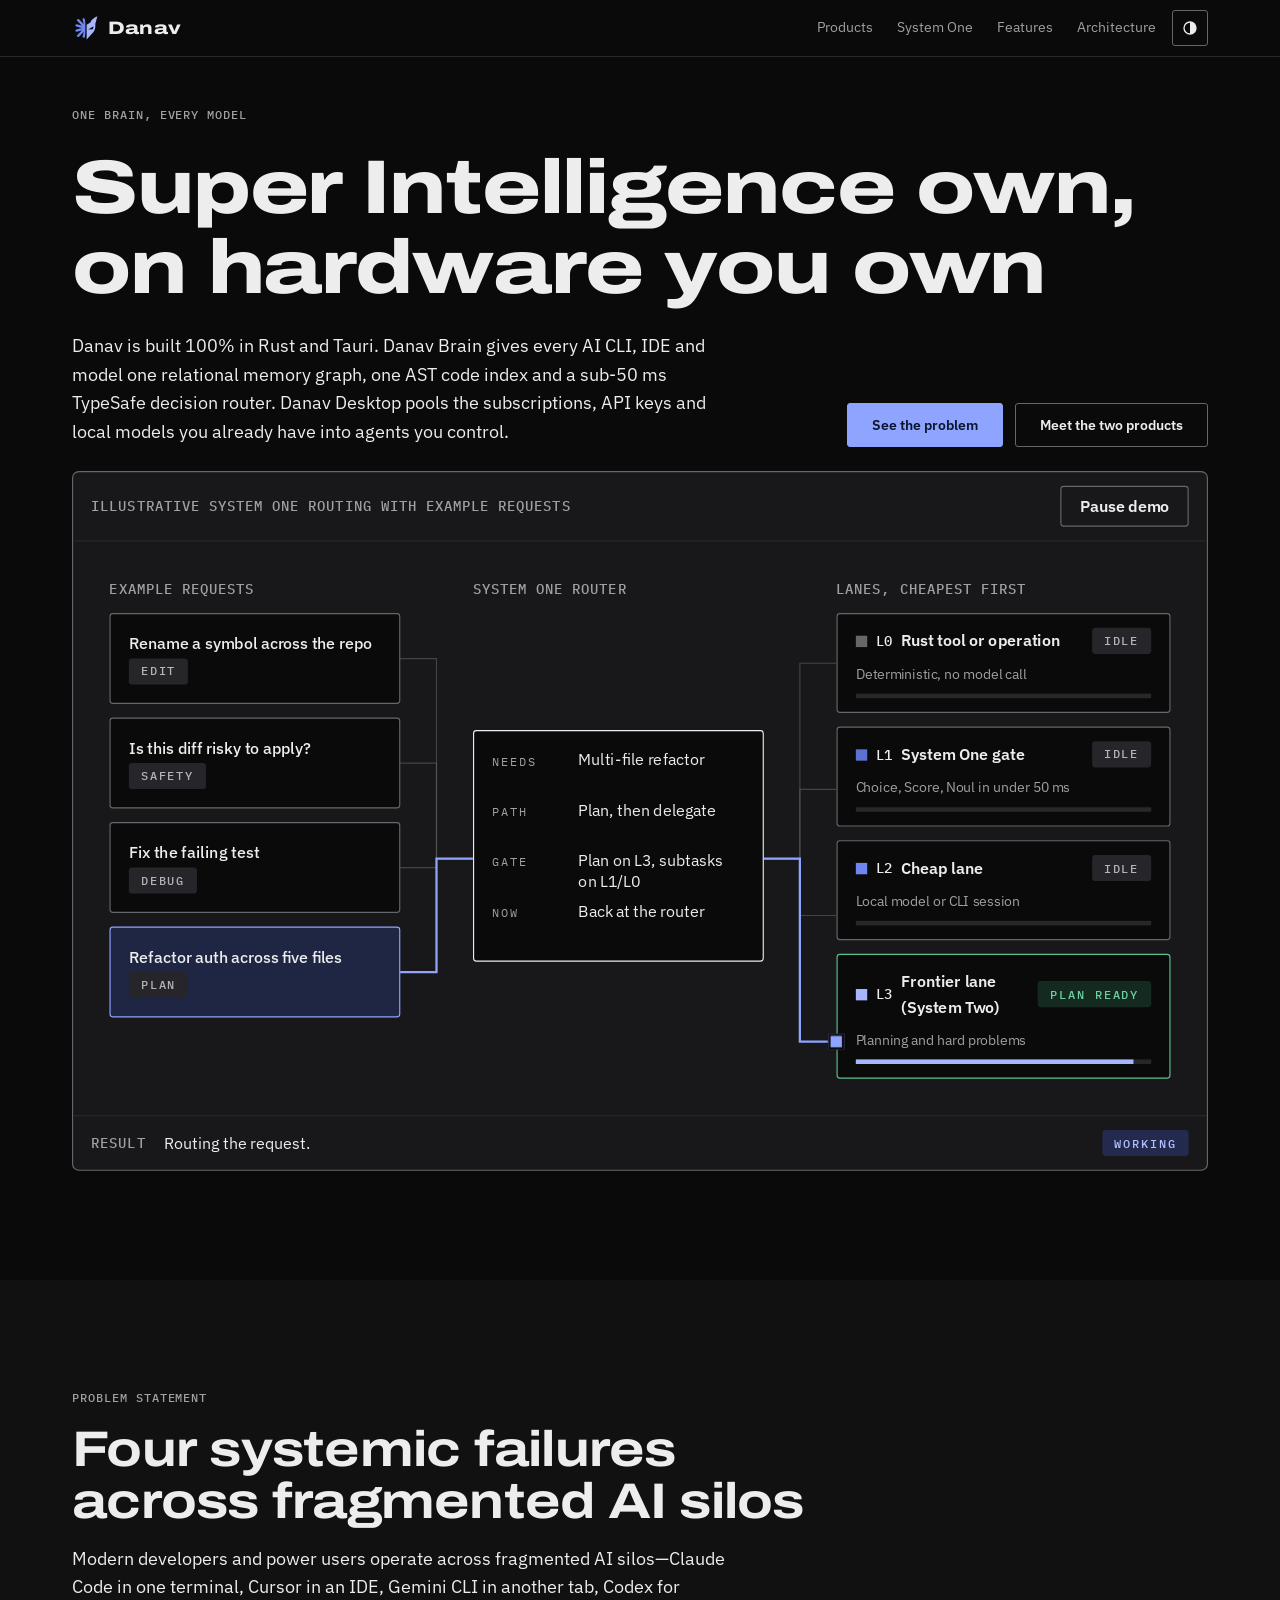
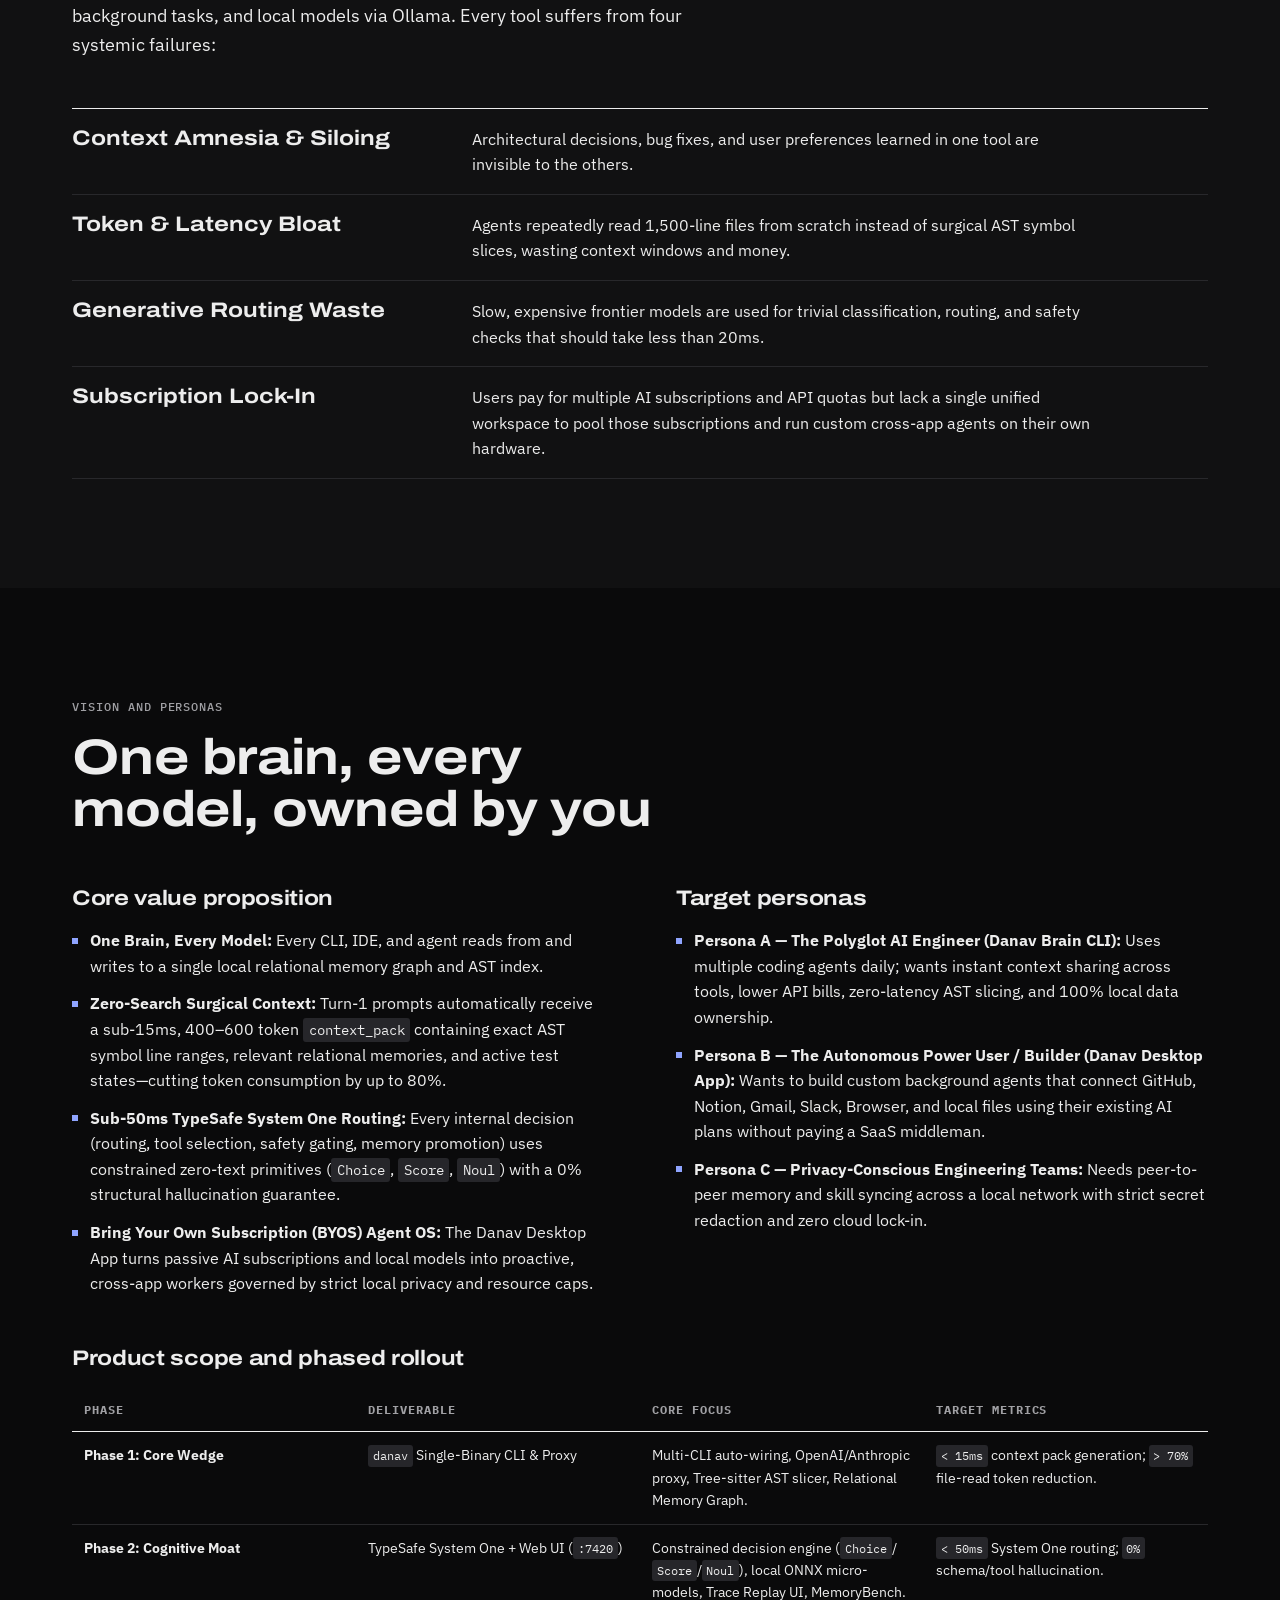
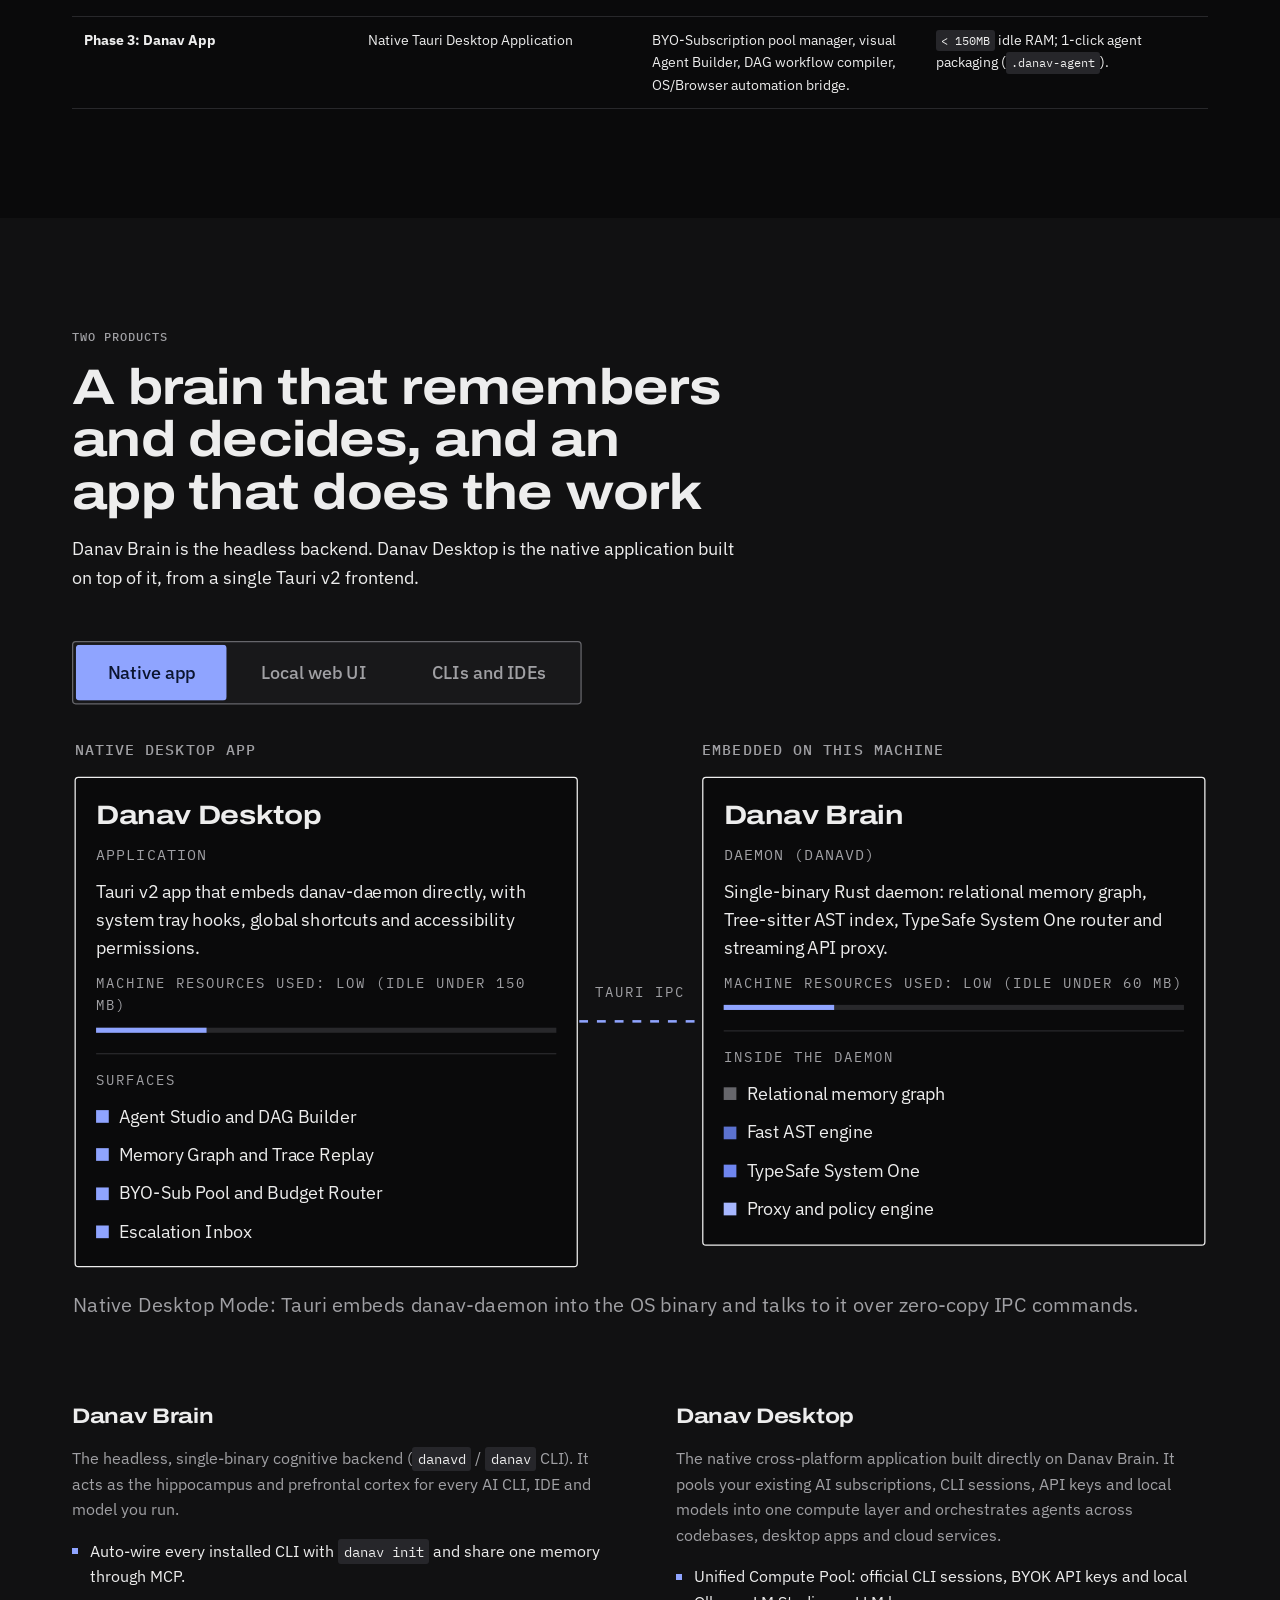
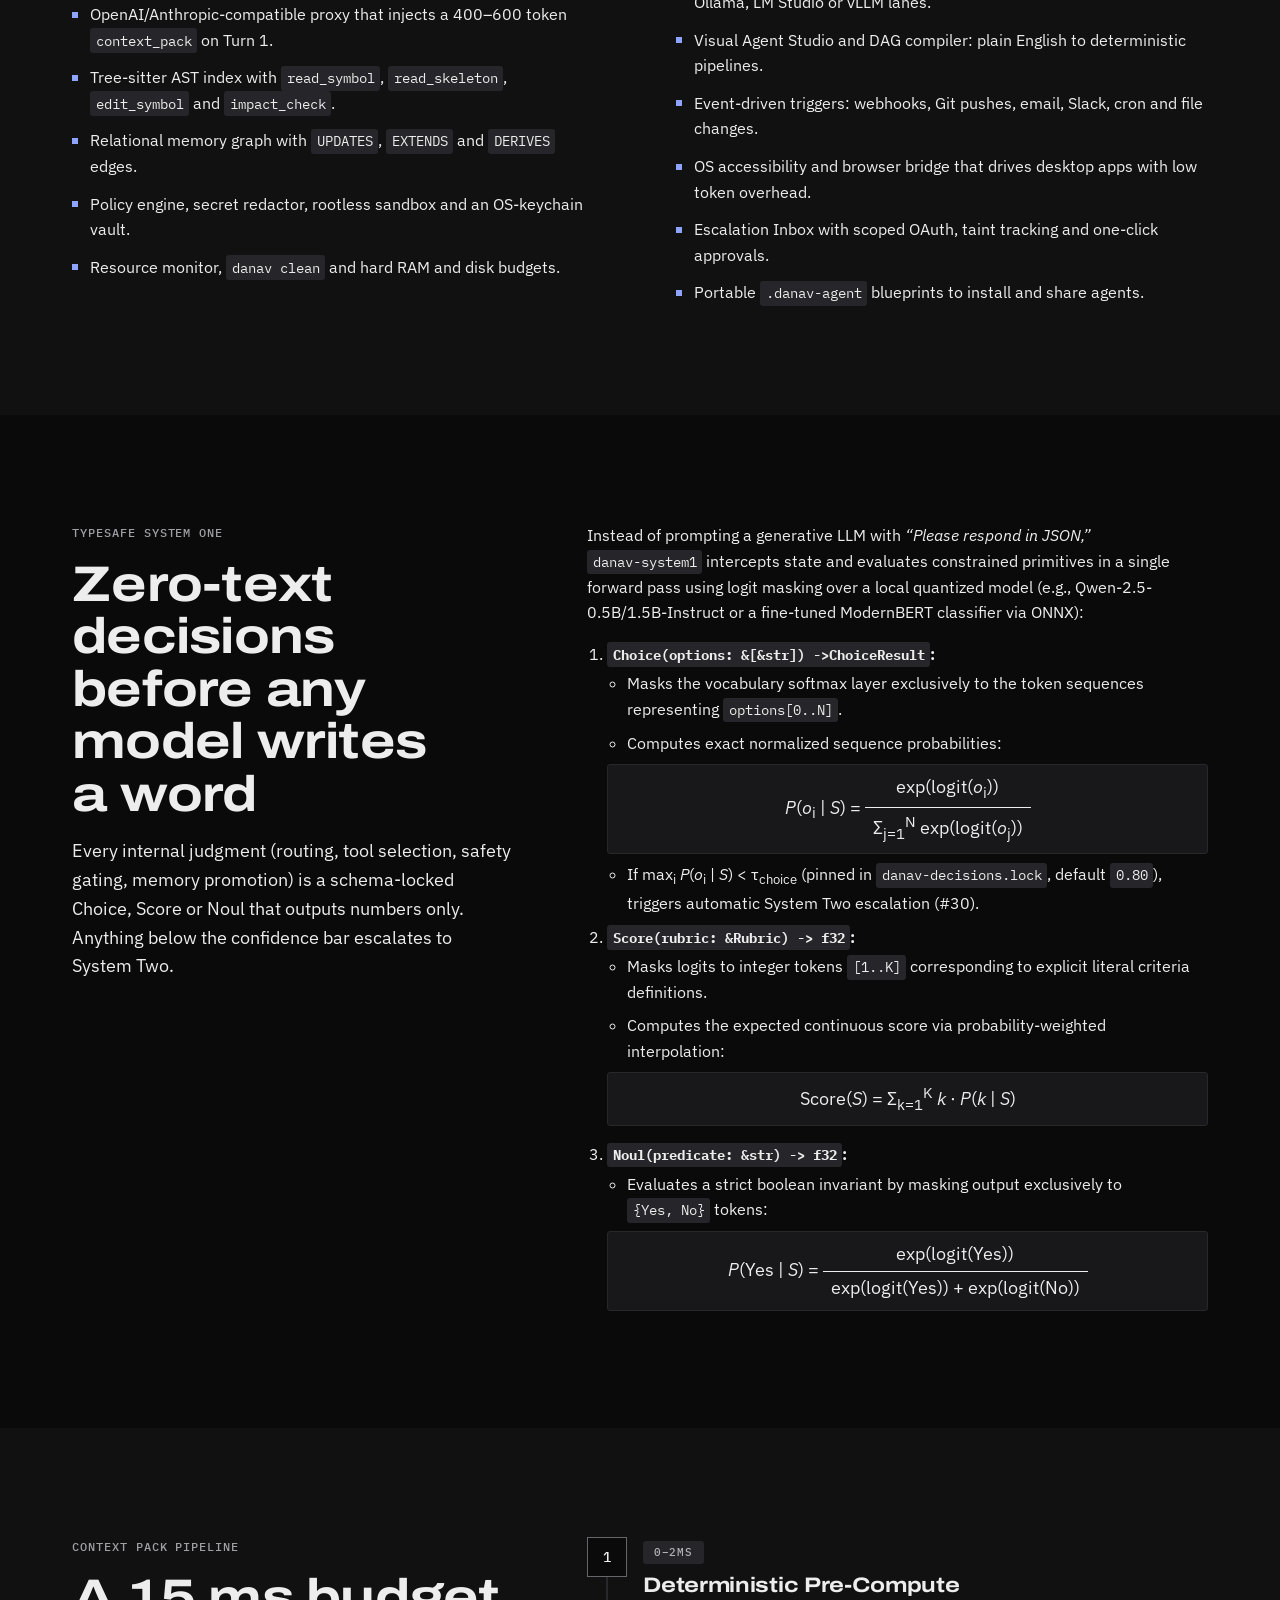
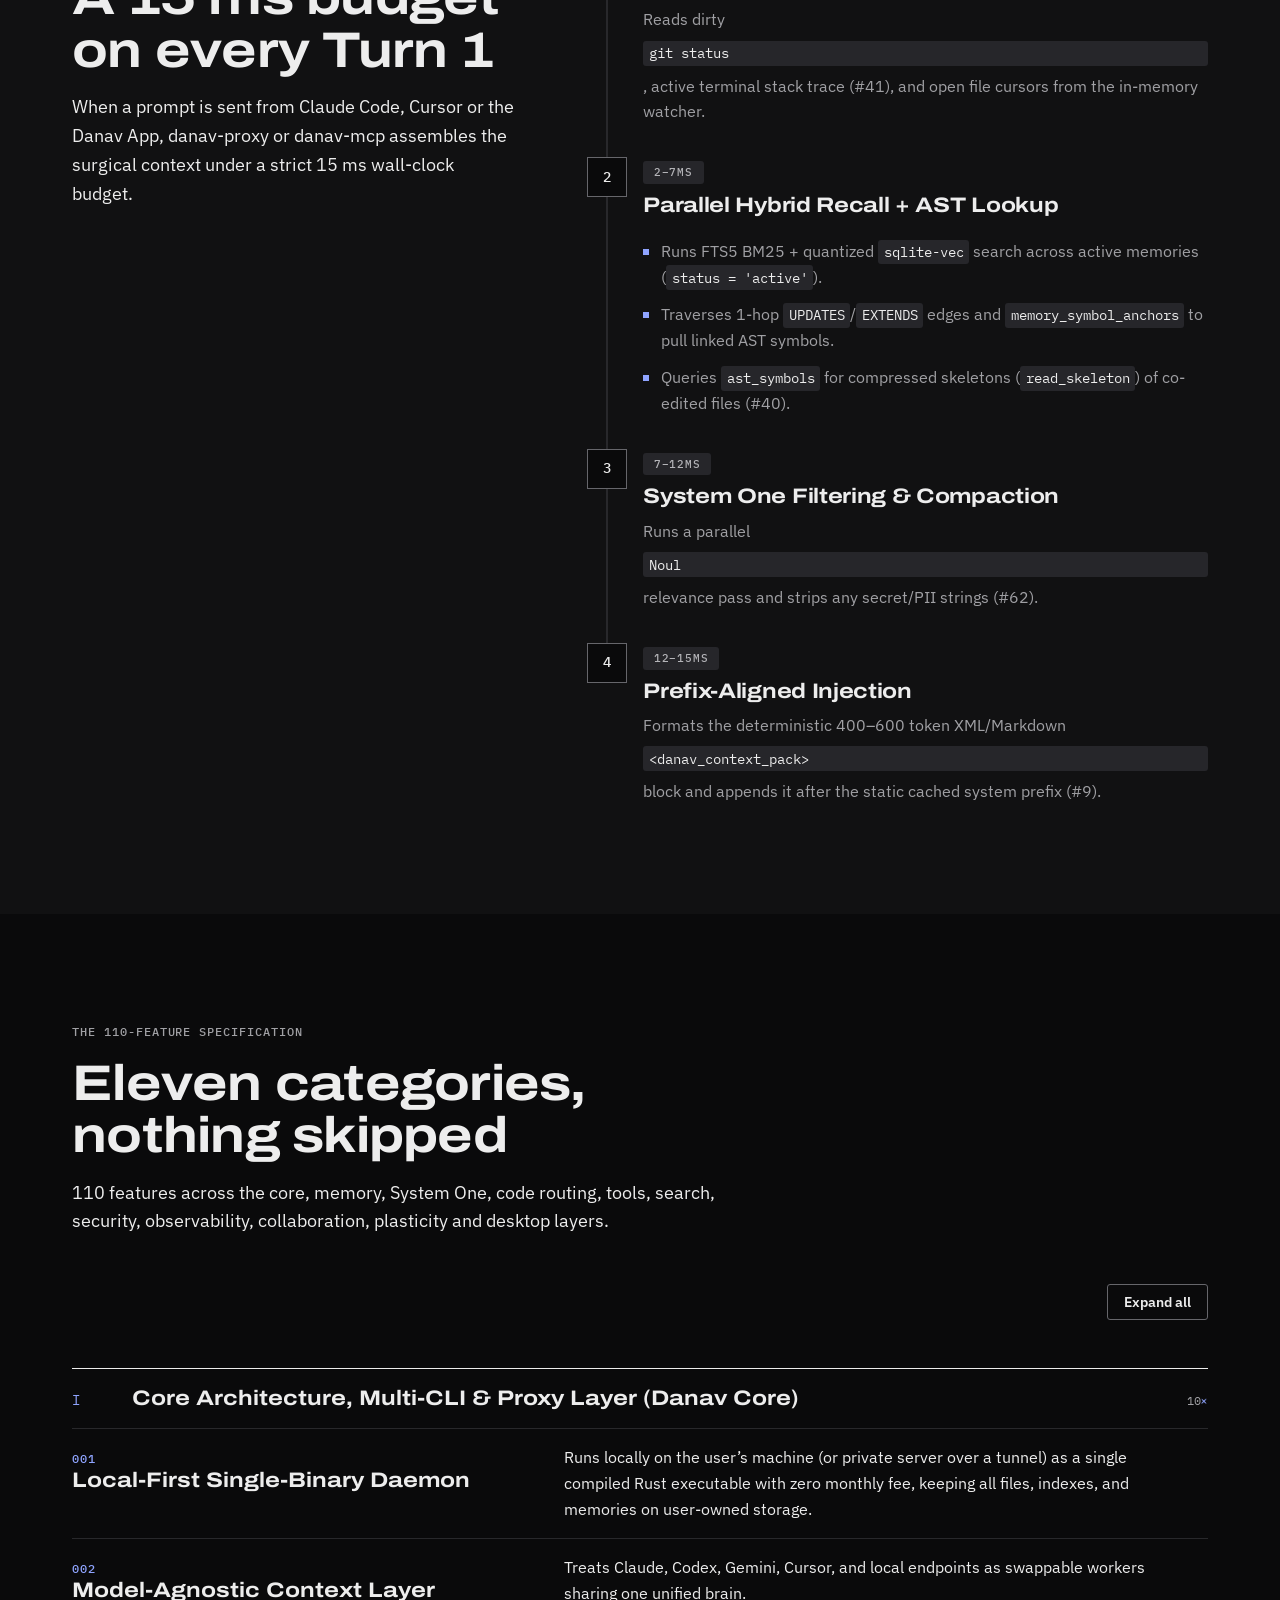
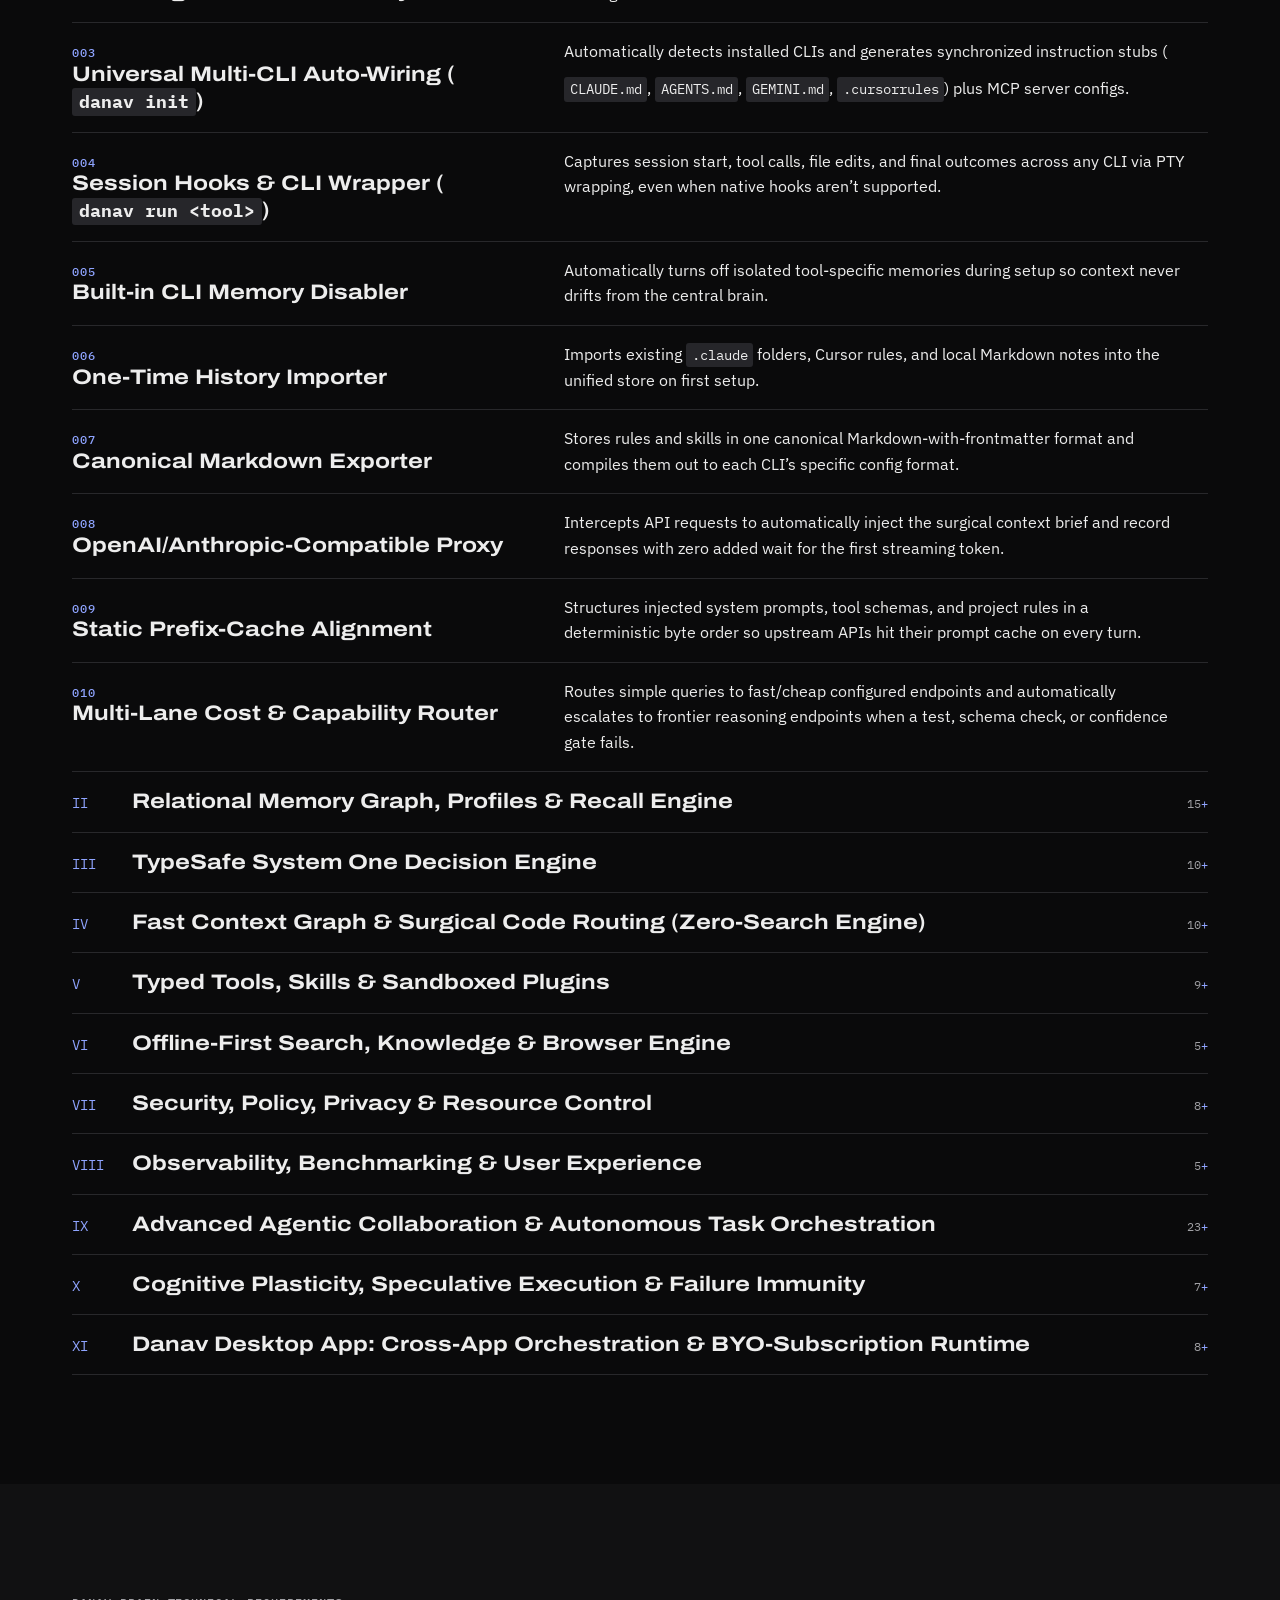
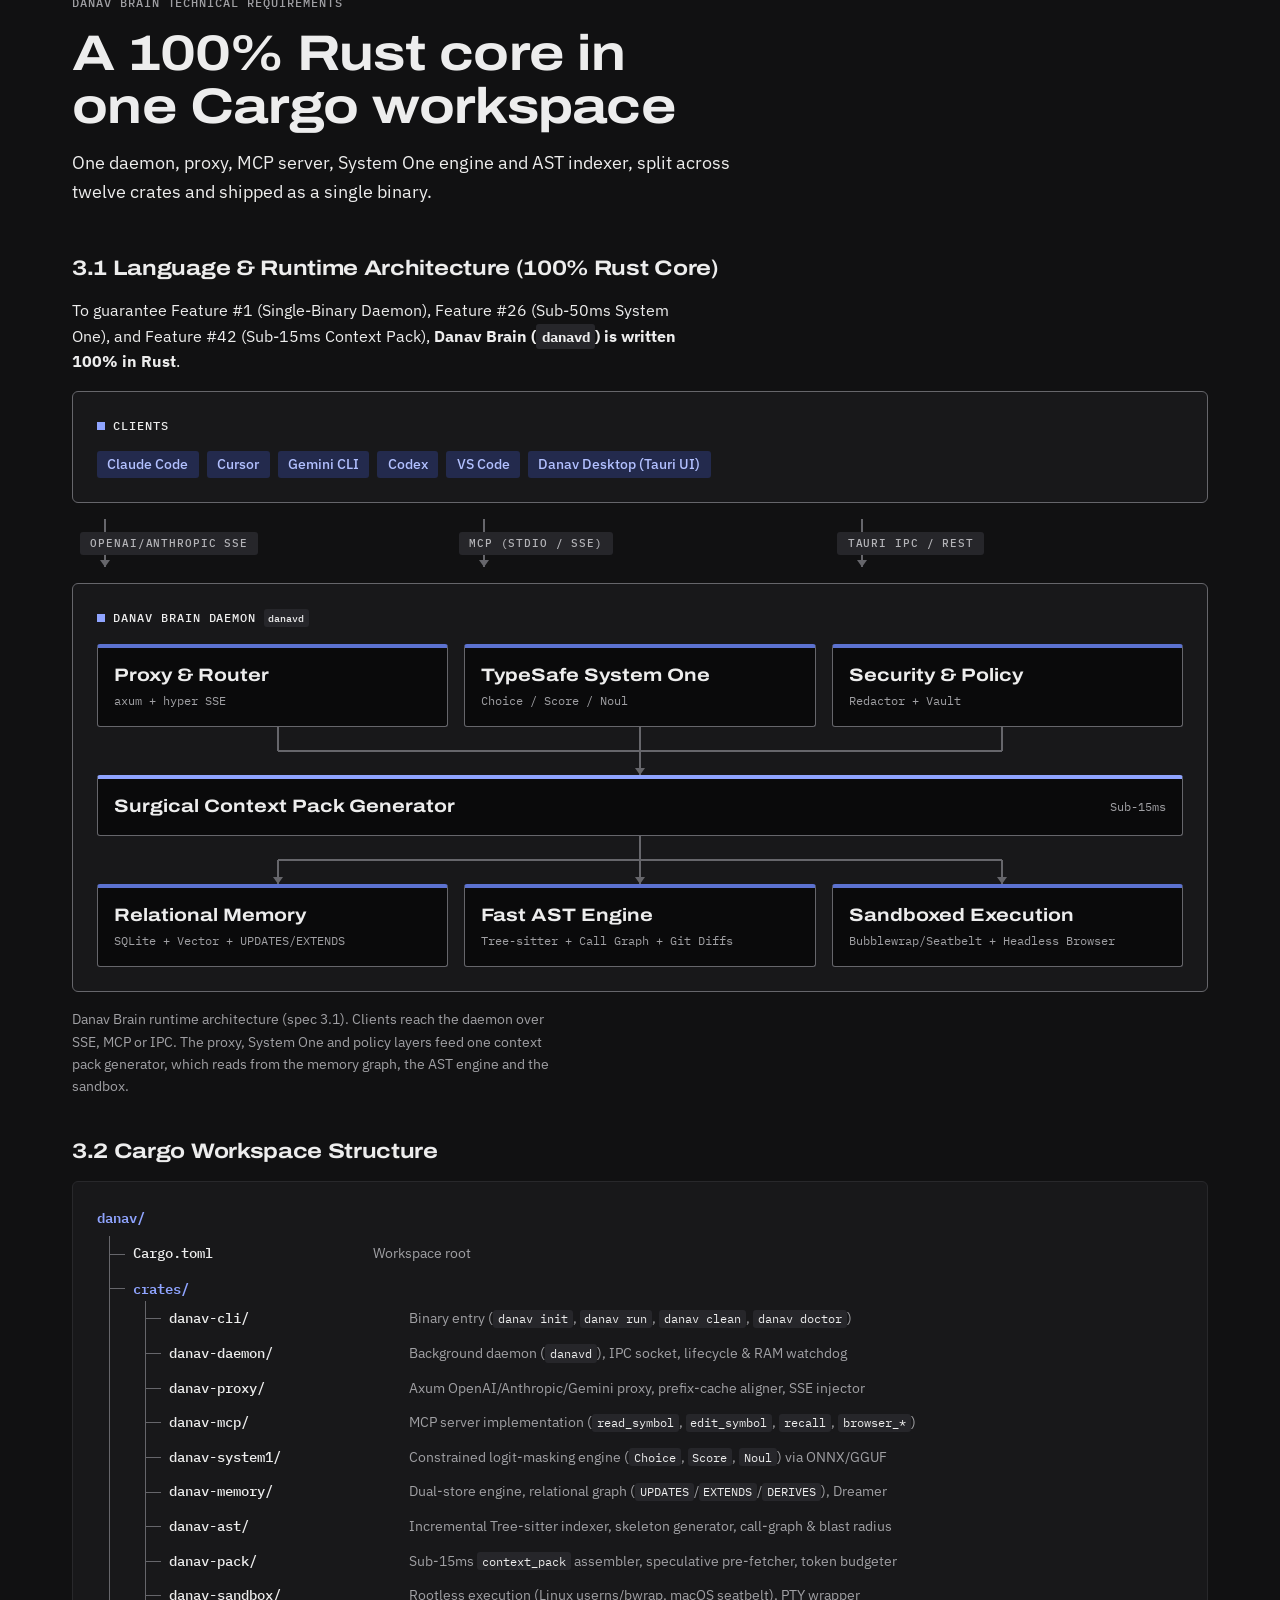
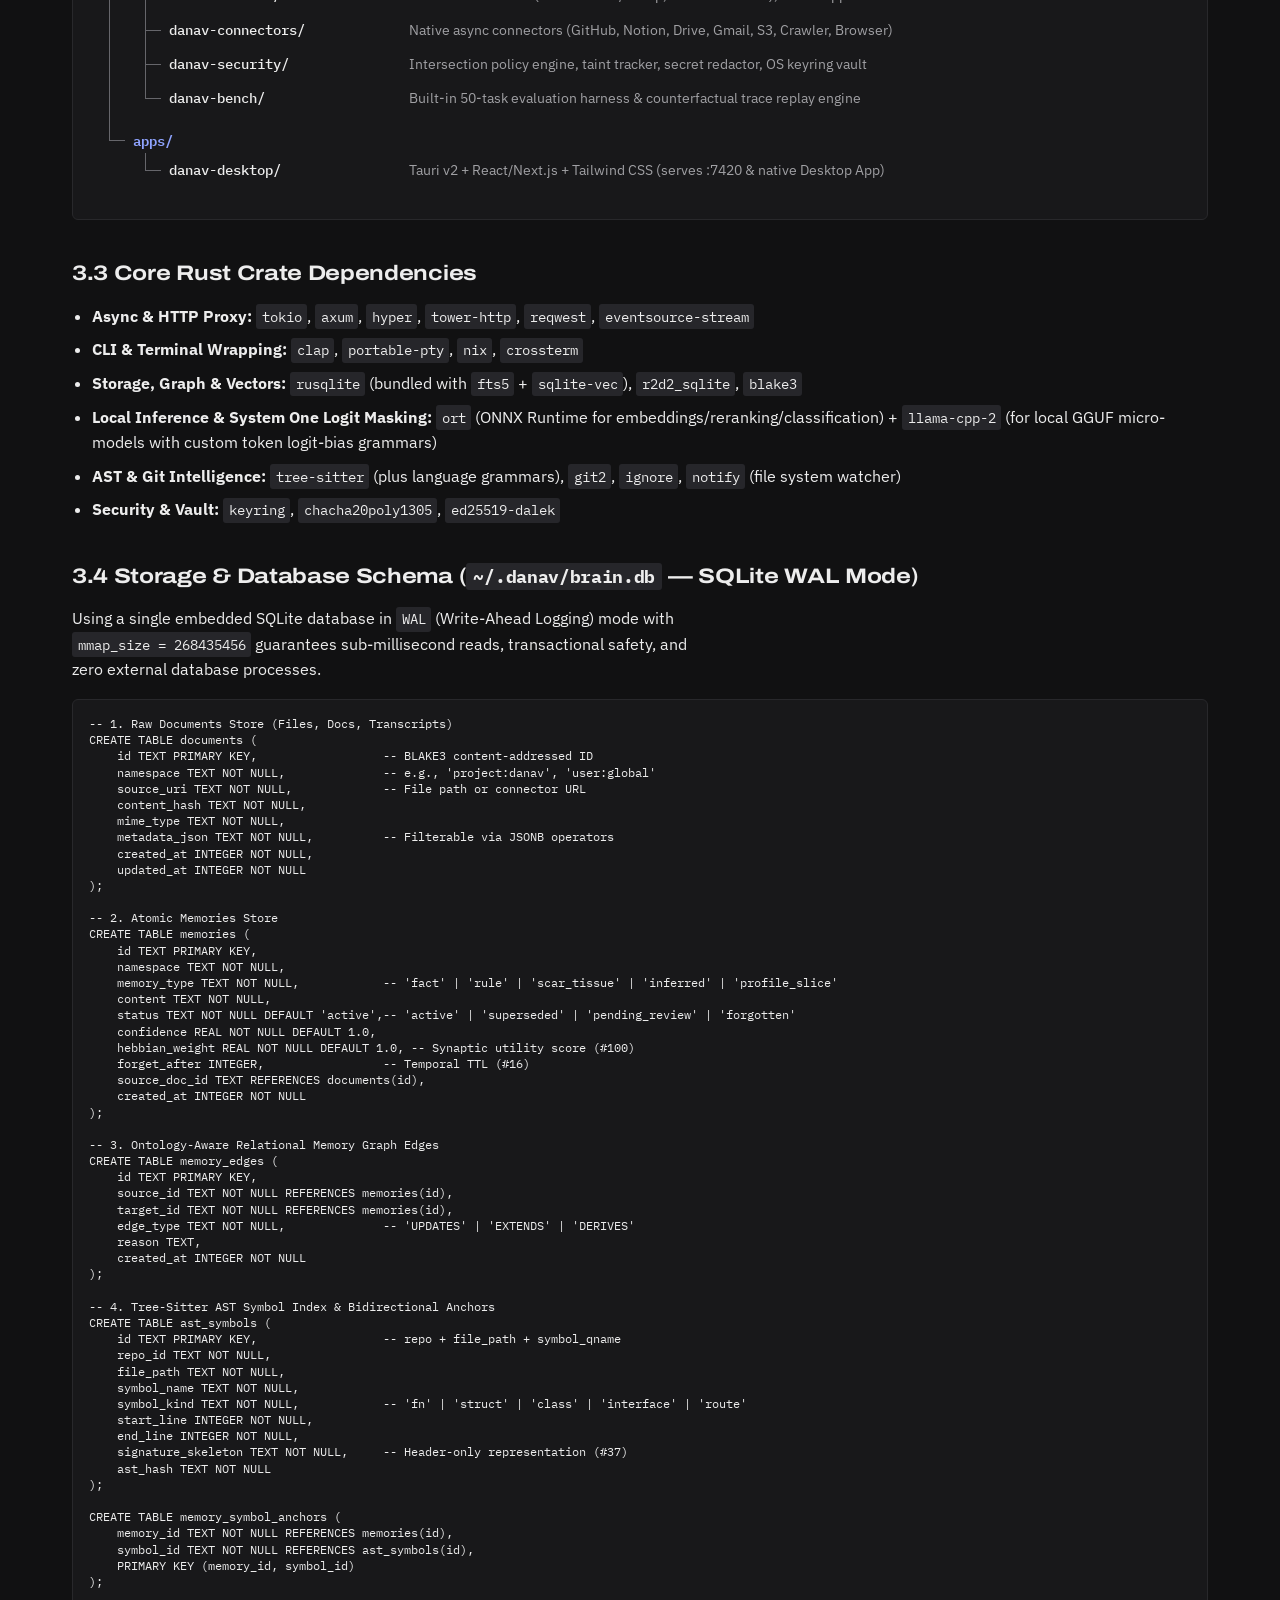
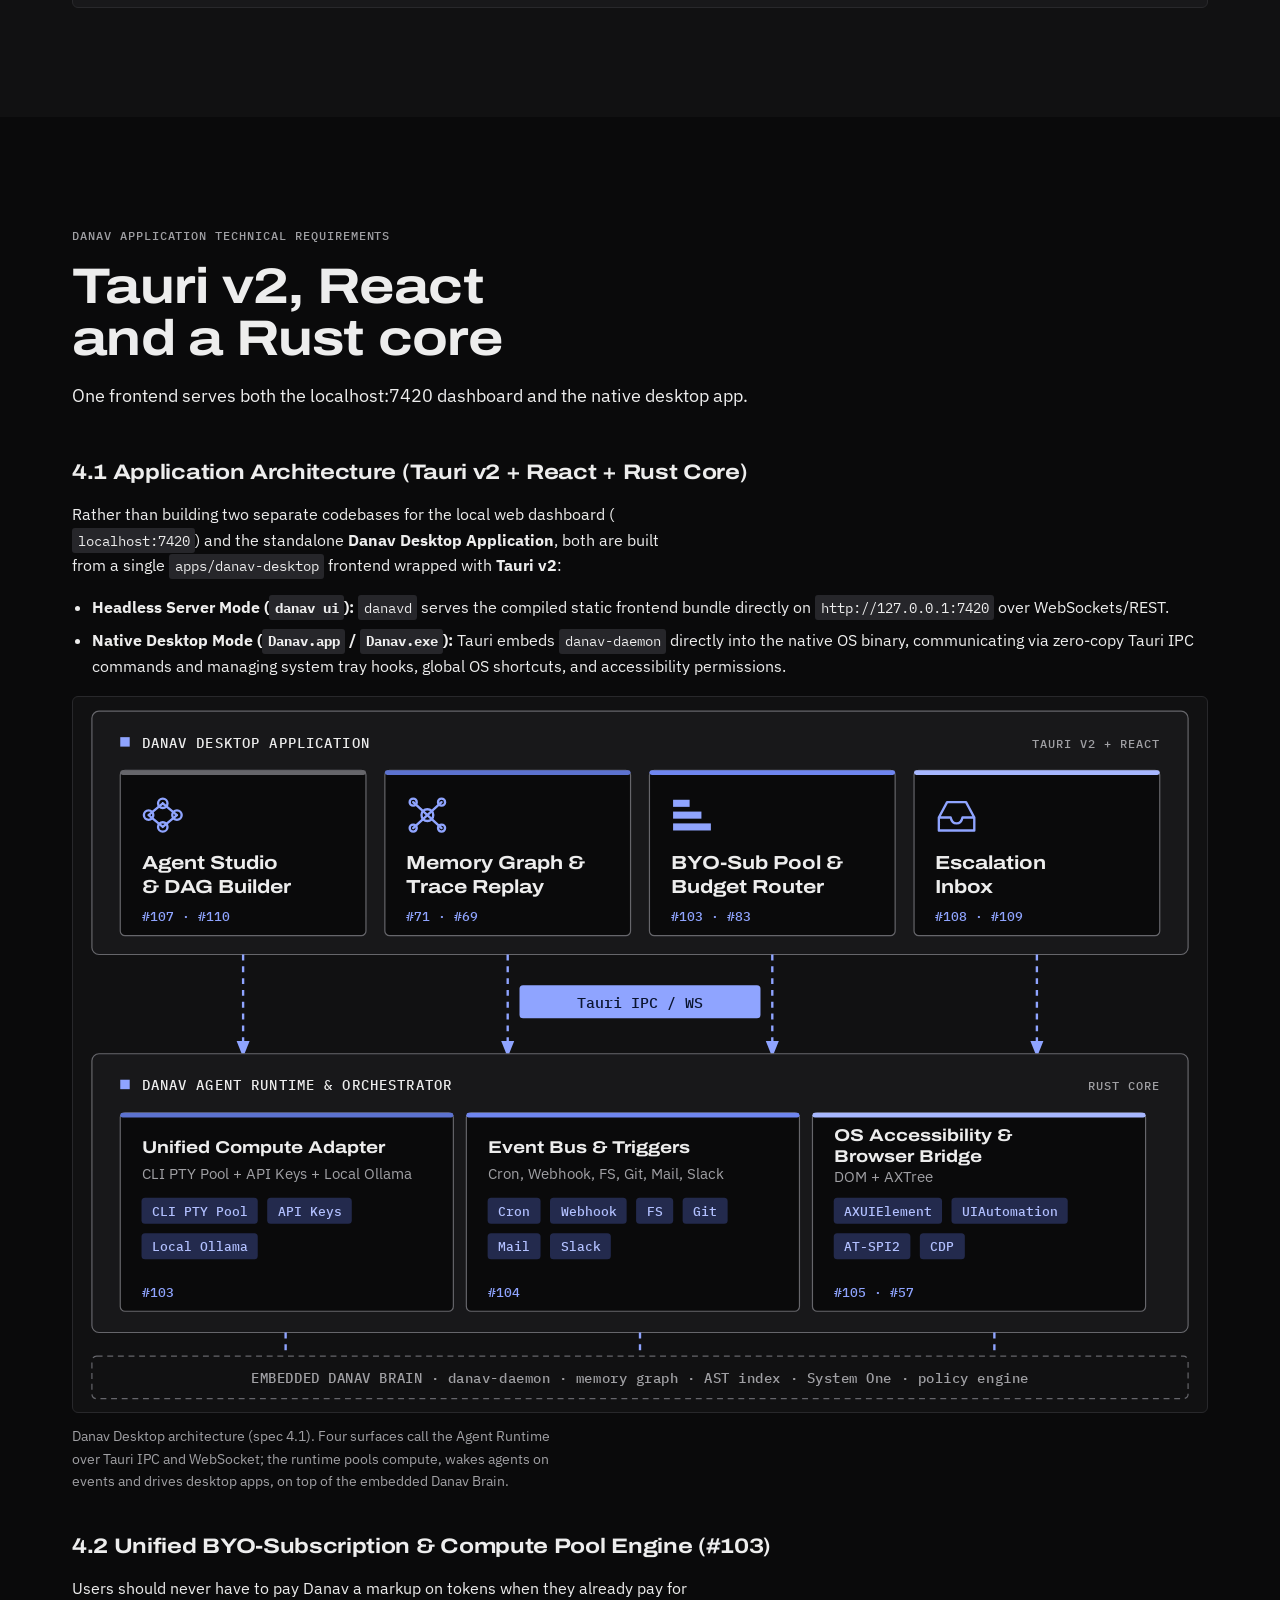
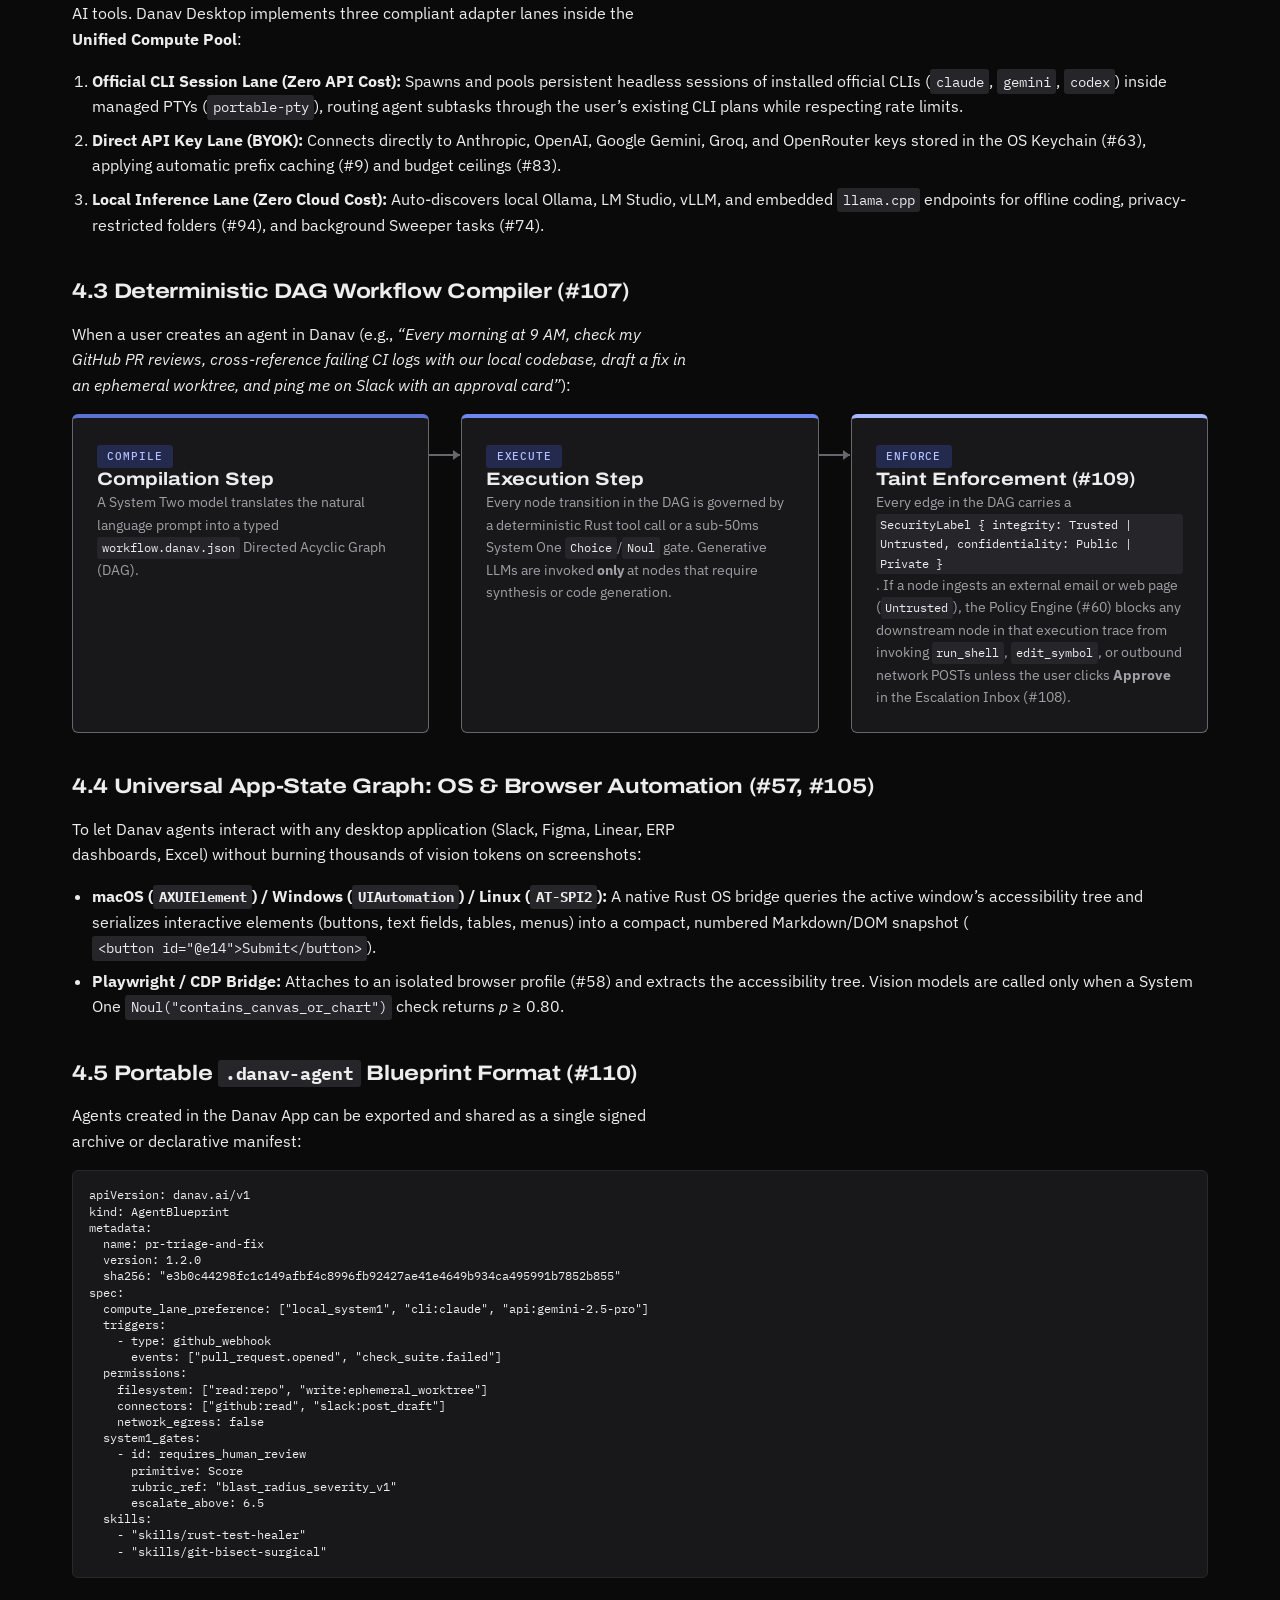
==== index.html @ 0e95629a "feat: update hero typography, banner font styling, and System One terminology" ====
<!doctype html><html lang="en"><head><meta charset="utf-8"><meta name="viewport" content="width=device-width,initial-scale=1,viewport-fit=cover"><script>document.documentElement.classList.add("js")</script><link rel="icon" type="image/svg+xml" href="data:image/svg+xml,%3Csvg%20xmlns='http://www.w3.org/2000/svg'%20viewBox='0%200%2032%2032'%3E%3Cdefs%3E%3CclipPath%20id='c'%3E%3Crect%20width='15.25'%20height='32'/%3E%3C/clipPath%3E%3C/defs%3E%3Cpath%20clip-path='url%28%23c%29'%20d='M15.61%2014.55L13.36%206.15M14.94%2014.94L7.02%207.02M14.55%2015.61L5.18%2013.10M14.55%2016.39L5.18%2018.90M14.94%2017.06L7.02%2024.98M15.61%2017.45L13.36%2025.85'%20fill='none'%20stroke='%236f86f0'%20stroke-width='2.6'%20stroke-linecap='round'/%3E%3Cpath%20fill='%23a7b7ff'%20fill-rule='evenodd'%20d='M16.75%2012.2L21%209.6C22%206.6%2024.8%204.3%2029%202.6C27.9%206.2%2027.4%208.8%2026.6%2011.4C27%2014.6%2026.6%2017.6%2024.8%2020.4L16.75%2029Z%20M18.5%2017.6L24.6%2014.1L23.9%2017.5Z'/%3E%3C/svg%3E"><title>Danav: One brain, every model</title><link rel="preconnect" href="https://fonts.googleapis.com"><link rel="preconnect" href="https://fonts.gstatic.com" crossorigin><link rel="stylesheet" href="https://fonts.googleapis.com/css2?family=Archivo:wdth,wght@62..125,400..900&family=IBM+Plex+Mono:wght@400;500&family=IBM+Plex+Sans:wght@400;500;600&display=swap"><style>:root{box-sizing:border-box;padding-top:env(safe-area-inset-top,0px);padding-bottom:env(safe-area-inset-bottom,0px)}body::before{content:"";position:fixed;inset:0 0 auto;height:env(safe-area-inset-top,0px);background:var(--color-bg);z-index:30}[hidden]{display:none!important}/*
  tokens.css
  Non-color design tokens: type, spacing, layout, shape, motion, control sizes.
  Colors live in theme.css. Change a value here and every component follows.

  Breakpoints (custom properties cannot be used inside @media, so these values
  are repeated literally in the stylesheets):
    compact  40rem
    wide     48rem
    desktop  64rem
*/

:root {
  /* Typeface roles */
  --font-display: "Archivo", "Arial Narrow", "Helvetica Neue", Arial, sans-serif;
  --font-body: "IBM Plex Sans", "Segoe UI", system-ui, -apple-system, sans-serif;
  --font-mono: "IBM Plex Mono", ui-monospace, "SF Mono", Menlo, Consolas, monospace;

  /* Display face width axis and weights */
  --display-stretch: 118%;
  --display-stretch-wide: 125%;
  --weight-regular: 400;
  --weight-medium: 500;
  --weight-semibold: 600;
  --weight-display: 700;
  --weight-display-heavy: 800;

  /* Type scale */
  --text-2xs: 0.6875rem;
  --text-xs: 0.75rem;
  --text-sm: 0.875rem;
  --text-base: 1rem;
  --text-md: 1.125rem;
  --text-lg: 1.3125rem;
  --text-xl: clamp(1.5rem, 1rem + 1.8vw, 2.125rem);
  --text-2xl: clamp(1.875rem, 1rem + 3vw, 3.125rem);
  --text-hero: clamp(2.25rem, 0.9rem + 5.6vw, 4.75rem);

  --leading-tight: 1.05;
  --leading-snug: 1.3;
  --leading-body: 1.6;
  --tracking-label: 0.08em;
  --tracking-display: -0.015em;

  /* Spacing scale */
  --space-1: 0.25rem;
  --space-2: 0.5rem;
  --space-3: 0.75rem;
  --space-4: 1rem;
  --space-5: 1.5rem;
  --space-6: 2rem;
  --space-7: 3rem;
  --space-8: 4.5rem;
  --space-section: clamp(3.5rem, 2rem + 6vw, 7rem);

  /* Layout */
  --container-max: 76rem;
  --measure: 62ch;
  --gutter: clamp(1rem, 0.5rem + 2.5vw, 2.5rem);
  --nav-height: 3.5rem;

  /* Shape */
  --radius-none: 0;
  --radius-control: 3px;
  --radius-panel: 6px;
  --border-width: 1px;

  /* Focus treatment (thin and quiet, always present for keyboard users) */
  --focus-width: 1.5px;
  --focus-offset: 2px;

  /* Controls */
  --control-height: 2.75rem;
  --control-height-compact: 2.25rem;

  /* Motion */
  --duration-fast: 120ms;
  --duration-base: 220ms;
  --duration-slow: 600ms;
  --ease-standard: cubic-bezier(0.2, 0.7, 0.2, 1);

  /* Relative compute per lane (L0 Rust tool to L3 frontier), used by the demo bars */
  --budget-l0: 0.04;
  --budget-l1: 0.24;
  --budget-l2: 0.56;
  --budget-l3: 0.94;

  /* Pill badges and reveal motion */
  --radius-pill: var(--radius-control);
  --duration-reveal: 700ms;
  --stagger: 70ms;
  --reveal-distance: 14px;
  --ease-out: cubic-bezier(0.16, 1, 0.3, 1);

  /* Flow diagrams */
  --flow-link-h: 3rem;
}

@media (prefers-reduced-motion: reduce) {
  :root {
    --duration-fast: 0ms;
    --duration-base: 0ms;
    --duration-slow: 0ms;
  }
}
/*
  theme.css
  Every color token. The page is dark-first: neutral black shades with no hue
  in the greys, and one cobalt accent. Dark values live on bare :root so the
  page is black for every viewer. A neutral light theme is available through
  data-theme="light" (the theme toggle and the host's explicit light setting).

  Lane colors (--color-tier-*) form one sequential ramp: the more compute a
  lane uses, the brighter the color.
*/

:root {
  --color-bg: #0a0a0b;
  --color-surface: #18181a;
  --color-surface-sunken: #111112;
  --color-text: #ededed;
  --color-text-muted: #a0a0a4;
  --color-line: #28282b;
  --color-line-strong: #66666b;

  --color-accent: #8fa4ff;
  --color-accent-strong: #b2c0ff;
  --color-accent-tint: #1f2644;
  --color-on-accent: #0b1530;
  --color-focus: #ededed;

  --color-success: #5cc28d;
  --color-danger: #ff8a70;

  --color-badge-bg: #26262a;
  --color-badge-text: #b4b4b8;
  --color-badge-accent-bg: #232a4d;
  --color-badge-accent-text: #b2c0ff;
  --color-badge-success-bg: #14291f;
  --color-badge-success-text: #6fd1a0;
  --color-badge-danger-bg: #33201b;
  --color-badge-danger-text: #ff9c85;

  --color-tier-0: #66666b;
  --color-tier-1: #5c72d0;
  --color-tier-2: #6f86f0;
  --color-tier-3: #a7b7ff;

  --color-band-bg: #1e1e21;
  --color-band-text: #ededed;
  --color-band-muted: #a0a0a4;
  --color-band-accent: #8fa4ff;

  --elevation-raised: 0 1px 2px rgba(0, 0, 0, 0.6);
  color-scheme: dark;
}

:root[data-theme="light"] {
  --color-bg: #ebebec;
  --color-surface: #f7f7f7;
  --color-surface-sunken: #e0e0e1;
  --color-text: #111112;
  --color-text-muted: #4a4a4e;
  --color-line: #c6c6c8;
  --color-line-strong: #727277;

  --color-accent: #2742d6;
  --color-accent-strong: #1b31a8;
  --color-accent-tint: #d6dcf5;
  --color-on-accent: #ffffff;
  --color-focus: #111112;

  --color-success: #1f7a4d;
  --color-danger: #b3361f;

  --color-badge-bg: #dcdcde;
  --color-badge-text: #3d3d41;
  --color-badge-accent-bg: #d6dcf5;
  --color-badge-accent-text: #1b31a8;
  --color-badge-success-bg: #d3ead9;
  --color-badge-success-text: #165a38;
  --color-badge-danger-bg: #f2d9d2;
  --color-badge-danger-text: #9c2c18;

  --color-tier-0: #727277;
  --color-tier-1: #93a5ee;
  --color-tier-2: #5f79e6;
  --color-tier-3: #2742d6;

  --color-band-bg: #111112;
  --color-band-text: #ebebec;
  --color-band-muted: #a0a0a4;
  --color-band-accent: #9db0ff;

  --elevation-raised: 0 1px 2px rgba(17, 17, 18, 0.28);
  color-scheme: light;
}
/*
  typography.css
  Type roles: display (Archivo, variable width), body (IBM Plex Sans),
  utility (IBM Plex Mono). All sizes come from tokens.css.
*/

body {
  font-family: var(--font-body);
  font-size: var(--text-base);
  font-weight: var(--weight-regular);
  line-height: var(--leading-body);
}

h1,
h2,
h3 {
  margin: 0;
  font-family: var(--font-display);
  font-stretch: var(--display-stretch);
  font-weight: var(--weight-display);
  line-height: var(--leading-tight);
  letter-spacing: var(--tracking-display);
  text-wrap: balance;
}

h1 {
  font-size: var(--text-hero);
  font-weight: var(--weight-display-heavy);
  font-stretch: var(--display-stretch-wide);
}

h2 {
  font-size: var(--text-2xl);
}

h3 {
  font-size: var(--text-lg);
  line-height: var(--leading-snug);
}

p {
  margin: 0;
}

a {
  color: inherit;
  text-decoration-thickness: 1px;
  text-underline-offset: 0.2em;
}

.eyebrow {
  font-family: var(--font-mono);
  font-size: var(--text-xs);
  font-weight: var(--weight-medium);
  letter-spacing: var(--tracking-label);
  text-transform: uppercase;
  color: var(--color-text-muted);
}

.lede {
  max-width: var(--measure);
  font-size: var(--text-md);
}

.text-muted {
  color: var(--color-text-muted);
}
/*
  global.css
  Reset, page background, shared layout patterns and the single shared
  keyboard focus treatment.
*/

*,
*::before,
*::after {
  box-sizing: border-box;
}

html {
  scroll-behavior: smooth;
  scroll-padding-top: calc(var(--nav-height) + var(--space-4));
}

@media (prefers-reduced-motion: reduce) {
  html {
    scroll-behavior: auto;
  }
}

body {
  margin: 0;
  background: var(--color-bg);
  color: var(--color-text);
}

::selection {
  background: var(--color-accent);
  color: var(--color-on-accent);
}

/* All scrollbars invisible across the entire page */
*, *::before, *::after {
  scrollbar-width: none !important;
  -ms-overflow-style: none !important;
}
*::-webkit-scrollbar {
  display: none !important;
  width: 0 !important;
  height: 0 !important;
}

/* Shared focus treatment: thin, quiet, never removed entirely */
:where(a, button, [role="tab"]):focus {
  outline: none;
}

:where(a, button, [role="tab"]):focus-visible {
  outline: var(--focus-width) solid var(--color-focus);
  outline-offset: var(--focus-offset);
}

/* Layout */
.container {
  width: 100%;
  max-width: var(--container-max);
  margin-inline: auto;
  padding-inline: var(--gutter);
}

.section {
  padding-block: var(--space-section);
}

.section--sunken {
  background: var(--color-surface-sunken);
}

.section__header {
  display: grid;
  gap: var(--space-4);
  max-width: 48rem;
}

.stack {
  display: grid;
  gap: var(--space-7);
}

.split {
  display: grid;
  grid-template-columns: minmax(0, 1fr);
  gap: var(--space-7);
}

.split__lead {
  display: grid;
  gap: var(--space-4);
  align-content: start;
}

.columns-2 {
  display: grid;
  grid-template-columns: minmax(0, 1fr);
  gap: var(--space-7);
}

@media (min-width: 48rem) {
  .columns-2 {
    grid-template-columns: repeat(2, minmax(0, 1fr));
    column-gap: var(--space-8);
  }
}

@media (min-width: 64rem) {
  .split {
    grid-template-columns: minmax(0, 5fr) minmax(0, 7fr);
    column-gap: var(--space-8);
  }

  .split__lead {
    position: sticky;
    top: calc(var(--nav-height) + var(--space-6));
    align-self: start;
  }
}
/*
  utilities.css
  Small single-purpose helpers. Visual design belongs in tokens, theme and
  component files, not here.
*/

.sr-only {
  position: absolute;
  width: 1px;
  height: 1px;
  margin: -1px;
  padding: 0;
  overflow: hidden;
  clip: rect(0, 0, 0, 0);
  white-space: nowrap;
  border: 0;
}

.skip-link {
  position: absolute;
  top: var(--space-2);
  left: var(--space-2);
  z-index: 40;
  padding: var(--space-2) var(--space-4);
  background: var(--color-text);
  color: var(--color-bg);
  font-size: var(--text-sm);
  transform: translateY(-200%);
}

.skip-link:focus-visible {
  transform: translateY(0);
}
/*
  buttons.css
  One button component. Variants: primary, secondary, inverse (on the band),
  icon, compact.
*/

.button {
  display: inline-flex;
  align-items: center;
  justify-content: center;
  gap: var(--space-2);
  min-height: var(--control-height);
  padding-inline: var(--space-5);
  border: var(--border-width) solid transparent;
  border-radius: var(--radius-control);
  background: transparent;
  color: var(--color-text);
  font-family: var(--font-body);
  font-size: var(--text-sm);
  font-weight: var(--weight-semibold);
  line-height: 1;
  text-decoration: none;
  cursor: pointer;
  transition:
    background-color var(--duration-fast) var(--ease-standard),
    border-color var(--duration-fast) var(--ease-standard),
    color var(--duration-fast) var(--ease-standard);
}

.button:disabled {
  opacity: 0.5;
  cursor: not-allowed;
}

.button--primary {
  background: var(--color-accent);
  border-color: var(--color-accent);
  color: var(--color-on-accent);
}

.button--primary:hover,
.button--primary:active {
  background: var(--color-accent-strong);
  border-color: var(--color-accent-strong);
}

.button--secondary {
  border-color: var(--color-line-strong);
}

.button--secondary:hover,
.button--secondary:active {
  border-color: var(--color-text);
}

.button--inverse {
  background: var(--color-band-text);
  border-color: var(--color-band-text);
  color: var(--color-band-bg);
}

.button--inverse:hover,
.button--inverse:active {
  background: transparent;
  color: var(--color-band-text);
}

.button--compact {
  min-height: var(--control-height-compact);
  padding-inline: var(--space-4);
}

.button--icon {
  width: var(--control-height);
  padding-inline: 0;
}

.icon {
  flex: none;
  width: 1.125rem;
  height: 1.125rem;
}
/*
  navigation.css
  Sticky site bar and the wordmark.
*/

.site-nav {
  position: sticky;
  top: env(safe-area-inset-top, 0px);
  z-index: 50;
  background: var(--color-bg);
  border-bottom: var(--border-width) solid var(--color-line);
}

.site-nav__inner {
  display: flex;
  align-items: center;
  gap: var(--space-4);
  min-height: var(--nav-height);
  padding-block: var(--space-2);
}

.site-nav__links {
  position: relative;
  display: flex;
  align-items: center;
  gap: var(--space-1) var(--space-5);
  margin-inline-start: auto;
  font-size: var(--text-sm);
}

.site-nav__links a {
  padding-block: var(--space-2);
  border-bottom: var(--border-width) solid transparent;
  color: var(--color-text-muted);
  text-decoration: none;
  transition:
    color var(--duration-fast) var(--ease-standard),
    border-color var(--duration-fast) var(--ease-standard);
}

.site-nav__links a:hover {
  color: var(--color-text);
  border-bottom-color: var(--color-line-strong);
}

.wordmark {
  display: inline-flex;
  align-items: center;
  gap: var(--space-2);
  color: var(--color-text);
  font-family: var(--font-display);
  font-size: var(--text-md);
  font-stretch: var(--display-stretch-wide);
  font-weight: var(--weight-display-heavy);
  letter-spacing: 0.01em;
  text-decoration: none;
}

.wordmark__mark {
  width: 1.75rem;
  height: 1.75rem;
  overflow: visible;
}

/* Left half: Claude's spark. Right half: a horned demon head (dānava).
   The halves are cut at a shared seam and never overlap. */
.wordmark__spark {
  fill: none;
  stroke: var(--color-tier-2);
  stroke-width: 2.6;
  stroke-linecap: round;
}

.wordmark__head {
  fill: var(--color-tier-3);
}

.wordmark__half {
  transition: transform var(--duration-base) var(--ease-standard);
}

.wordmark:hover .wordmark__half--spark {
  transform: translateX(-0.8px);
}

.wordmark:hover .wordmark__half--head {
  transform: translateX(0.8px);
}

.site-nav__links a[aria-current="location"] {
  color: var(--color-text);
}

.site-nav__actions {
  display: flex;
  align-items: center;
  gap: var(--space-2);
}

.site-nav__btn {
  display: inline-flex;
  align-items: center;
  justify-content: center;
  width: var(--control-height-compact);
  height: var(--control-height-compact);
  min-height: var(--control-height-compact);
  padding: 0;
  border-radius: var(--radius-control);
  border: var(--border-width) solid var(--color-line-strong);
  background: transparent;
  color: var(--color-text);
  cursor: pointer;
  transition:
    background-color var(--duration-fast) var(--ease-standard),
    border-color var(--duration-fast) var(--ease-standard),
    color var(--duration-fast) var(--ease-standard);
}

.site-nav__btn:hover {
  border-color: var(--color-text);
  background: var(--color-surface);
}

.site-nav__toggle {
  display: none;
}

.site-nav__toggle .icon--close {
  display: none;
}

/* Sliding underline that follows the section in view */
.site-nav__indicator {
  position: absolute;
  top: 0;
  left: 0;
  width: var(--indicator-w, 0);
  height: 2px;
  background: var(--color-accent);
  opacity: 0;
  transform: translate(var(--indicator-x, 0), var(--indicator-y, 0));
  pointer-events: none;
}

.site-nav__links.has-active .site-nav__indicator {
  opacity: 1;
}

.site-nav__links.is-ready .site-nav__indicator {
  transition:
    transform var(--duration-slow) var(--ease-out),
    width var(--duration-slow) var(--ease-out),
    opacity var(--duration-base) var(--ease-standard);
}

@media (max-width: 47.99rem) {
  html {
    scroll-padding-top: calc(3.5rem + var(--space-3) + env(safe-area-inset-top, 0px));
  }

  .site-nav__inner {
    min-height: 3.25rem;
    padding-block: var(--space-2);
    justify-content: space-between;
  }

  .site-nav__toggle {
    display: inline-flex;
  }

  .site-nav.is-open .site-nav__toggle .icon--menu {
    display: none;
  }

  .site-nav.is-open .site-nav__toggle .icon--close {
    display: block;
  }

  .site-nav__links {
    position: absolute;
    top: calc(100% + var(--space-2));
    right: var(--gutter);
    left: auto;
    width: min(calc(100vw - 2 * var(--gutter)), 16rem);
    display: none;
    flex-direction: column;
    gap: var(--space-1);
    background: var(--color-surface);
    border: var(--border-width) solid var(--color-line-strong);
    border-radius: var(--radius-panel);
    padding: var(--space-2);
    box-shadow: 0 16px 36px -4px rgba(0, 0, 0, 0.5), 0 4px 12px rgba(0, 0, 0, 0.3);
    margin-inline-start: 0;
    transform-origin: top right;
  }

  .site-nav.is-open .site-nav__links {
    display: flex;
    animation: popover-in var(--duration-base) var(--ease-out);
  }

  .site-nav__links a {
    display: flex;
    align-items: center;
    justify-content: space-between;
    width: 100%;
    padding: var(--space-2) var(--space-3);
    border: var(--border-width) solid transparent;
    border-radius: var(--radius-control);
    font-size: var(--text-sm);
    font-weight: var(--weight-medium);
    color: var(--color-text-muted);
  }

  .site-nav__links a::after {
    content: attr(data-index);
    font-family: var(--font-mono);
    font-size: var(--text-xs);
    color: var(--color-line-strong);
    letter-spacing: var(--tracking-label);
  }

  .site-nav__links a:hover,
  .site-nav__links a:active {
    background: var(--color-surface-sunken);
    color: var(--color-text);
    border-color: var(--color-line);
  }

  .site-nav__links a[aria-current="location"] {
    background: var(--color-surface-sunken);
    color: var(--color-accent);
    border-color: var(--color-line);
    font-weight: var(--weight-semibold);
  }

  .site-nav__links a[aria-current="location"]::after {
    color: var(--color-accent);
  }

  .site-nav__indicator {
    display: none !important;
  }
}

@keyframes popover-in {
  from {
    opacity: 0;
    transform: translateY(-6px) scale(0.96);
  }
  to {
    opacity: 1;
    transform: translateY(0) scale(1);
  }
}
/*
  tabs.css
  Segmented tab control. Selected and unselected tabs share the same border
  width so nothing shifts when the selection changes. Labels never wrap.
*/

.segmented {
  display: inline-grid;
  grid-template-columns: repeat(3, auto);
  justify-self: start;
  gap: 2px;
  padding: 2px;
  border: var(--border-width) solid var(--color-line-strong);
  border-radius: var(--radius-control);
  background: var(--color-surface);
}

.segmented__tab {
  min-height: var(--control-height);
  padding-inline: var(--space-5);
  border: var(--border-width) solid transparent;
  border-radius: var(--radius-control);
  background: transparent;
  color: var(--color-text-muted);
  font-family: var(--font-body);
  font-size: var(--text-sm);
  font-weight: var(--weight-medium);
  line-height: var(--leading-snug);
  text-align: center;
  white-space: nowrap;
  cursor: pointer;
  transition:
    background-color var(--duration-fast) var(--ease-standard),
    color var(--duration-fast) var(--ease-standard);
}

.segmented__tab:hover {
  color: var(--color-text);
}

.segmented__tab[aria-selected="true"] {
  background: var(--color-accent);
  color: var(--color-on-accent);
}
/*
  hero.css
  Opening region. Sized to its content, never to the viewport.
*/

.hero {
  padding-top: var(--space-7);
  padding-bottom: var(--space-section);
}

.hero__inner {
  display: grid;
  gap: var(--space-5);
}

.hero__title {
  max-width: 16em;
}

.hero__intro {
  display: grid;
  gap: var(--space-5);
  align-items: end;
}

.hero__actions {
  display: flex;
  flex-wrap: wrap;
  gap: var(--space-3);
}

@media (min-width: 64rem) {
  .hero__intro {
    grid-template-columns: minmax(0, 7fr) minmax(0, 5fr);
    column-gap: var(--space-7);
  }

  .hero__actions {
    justify-content: flex-end;
  }
}
/*
  scale-frame.css
  A fixed-ratio container. The canvas is laid out once at its design width and
  scaled as a whole to fit the frame, so nothing reflows, wraps differently or
  breaks as the page gets narrower or wider. Script sets --scale and
  --canvas-height on the frame (runtime values) and marks it data-ready.

  Without script the canvas stays at its design size and scrolls sideways
  inside the frame.
*/

.scale-frame {
  width: 100%;
  min-width: 0;
  overflow-x: auto;
}

.scale-canvas {
  width: var(--canvas-width, 62.5rem);
  transform-origin: top left;
}

.scale-frame[data-ready] {
  height: calc(var(--canvas-height) * var(--scale));
  overflow: hidden;
}

.scale-frame[data-ready] .scale-canvas {
  transform: scale(var(--scale));
}
/*
  stage.css
  The System One routing demo: requests on the left, the router in the middle, lanes on
  the right. It is a scale canvas (see scale-frame.css), so it always uses this
  one three-column layout. Wires and the moving token are positioned by script
  from the measured layout (runtime values); everything else is styled here.
*/

.stage {
  --canvas-width: 62.5rem;
  border: var(--border-width) solid var(--color-line-strong);
  border-radius: var(--radius-panel);
  background: var(--color-surface);
}

.stage__head {
  display: flex;
  align-items: center;
  justify-content: space-between;
  gap: var(--space-4);
  padding: var(--space-3) var(--space-4);
  border-bottom: var(--border-width) solid var(--color-line);
}

.stage__body {
  position: relative;
  display: grid;
  grid-template-columns: minmax(0, 1fr) minmax(0, 1fr) minmax(0, 1.15fr);
  column-gap: 4rem;
  padding: var(--space-6);
}

.stage__col {
  display: flex;
  flex-direction: column;
  gap: var(--space-3);
  min-width: 0;
}

.stage__col-title {
  font-family: var(--font-mono);
  font-size: var(--text-xs);
  font-weight: var(--weight-medium);
  letter-spacing: var(--tracking-label);
  text-transform: uppercase;
  color: var(--color-text-muted);
}

/* Requests */
.stage__requests,
.stage__levels {
  display: grid;
  gap: var(--space-3);
  margin: 0;
  padding: 0;
  list-style: none;
}

.request {
  display: grid;
  gap: var(--space-1);
  width: 100%;
  min-height: 5rem;
  padding: var(--space-3) var(--space-4);
  align-content: center;
  border: var(--border-width) solid var(--color-line-strong);
  border-radius: var(--radius-control);
  background: var(--color-bg);
  color: var(--color-text);
  font-family: var(--font-body);
  text-align: left;
  cursor: pointer;
  transition:
    background-color var(--duration-fast) var(--ease-standard),
    border-color var(--duration-fast) var(--ease-standard);
}

.request:hover {
  border-color: var(--color-text);
}

.request[aria-current="true"] {
  border-color: var(--color-accent);
  background: var(--color-accent-tint);
}

.request__text {
  font-size: var(--text-sm);
  font-weight: var(--weight-medium);
  line-height: var(--leading-snug);
}

.request__kind {
  font-family: var(--font-mono);
  font-size: var(--text-2xs);
  letter-spacing: var(--tracking-label);
  text-transform: uppercase;
  color: var(--color-text-muted);
}

/* Router */
.router {
  position: relative;
  display: grid;
  gap: var(--space-3);
  margin-block: auto;
  padding: var(--space-4);
  overflow: hidden;
  border: var(--border-width) solid var(--color-text);
  border-radius: var(--radius-control);
  background: var(--color-bg);
}

.router__bar {
  position: absolute;
  top: 0;
  left: 0;
  width: 40%;
  height: 2px;
  background: var(--color-accent);
  opacity: 0;
  transform: translateX(-100%);
}

.router[data-state="thinking"] .router__bar {
  opacity: 1;
  animation: router-scan 900ms linear infinite;
}

@keyframes router-scan {
  to {
    transform: translateX(250%);
  }
}

.router__readout {
  display: grid;
  gap: var(--space-2);
  margin: 0;
}

.router__row {
  display: grid;
  grid-template-columns: 4.25rem minmax(0, 1fr);
  gap: var(--space-2);
}

.router__row dt {
  font-family: var(--font-mono);
  font-size: var(--text-2xs);
  letter-spacing: var(--tracking-label);
  text-transform: uppercase;
  color: var(--color-text-muted);
  padding-top: 0.2em;
}

.router__row dd {
  margin: 0;
  min-height: calc(var(--leading-snug) * 2em);
  font-size: var(--text-sm);
  line-height: var(--leading-snug);
}

/* Levels */
.level {
  --level-color: var(--color-tier-0);
  --level-budget: var(--budget-l0);
  display: grid;
  gap: var(--space-2);
  padding: var(--space-3) var(--space-4);
  border: var(--border-width) solid var(--color-line-strong);
  border-radius: var(--radius-control);
  background: var(--color-bg);
  transition:
    background-color var(--duration-base) var(--ease-standard),
    border-color var(--duration-base) var(--ease-standard);
}

.level[data-level="1"] {
  --level-color: var(--color-tier-1);
  --level-budget: var(--budget-l1);
}

.level[data-level="2"] {
  --level-color: var(--color-tier-2);
  --level-budget: var(--budget-l2);
}

.level[data-level="3"] {
  --level-color: var(--color-tier-3);
  --level-budget: var(--budget-l3);
}

.level__head {
  display: flex;
  align-items: center;
  gap: var(--space-2);
}

.level__swatch {
  flex: none;
  width: 0.625rem;
  height: 0.625rem;
  background: var(--level-color);
}

.level__id {
  font-family: var(--font-mono);
  font-size: var(--text-xs);
  font-weight: var(--weight-medium);
}

.level__name {
  flex: 1;
  min-width: 0;
  font-size: var(--text-sm);
  font-weight: var(--weight-semibold);
}

.level__status {
  font-family: var(--font-mono);
  font-size: var(--text-2xs);
  letter-spacing: var(--tracking-label);
  text-transform: uppercase;
  color: var(--color-text-muted);
}

.level__note {
  font-size: var(--text-xs);
  color: var(--color-text-muted);
}

.level__budget {
  height: 4px;
  background: var(--color-line);
}

.level__fill {
  display: block;
  height: 100%;
  background: var(--level-color);
  transform: scaleX(0);
  transform-origin: left;
  transition: transform var(--duration-slow) var(--ease-standard);
}

.level[data-state="active"],
.level[data-state="checking"] {
  border-color: var(--color-accent);
  background: var(--color-accent-tint);
}

.level[data-state="passed"] {
  border-color: var(--color-success);
}

.level[data-state="passed"] .level__status {
  color: var(--color-success);
}

.level[data-state="failed"] {
  border-color: var(--color-danger);
}

.level[data-state="failed"] .level__status {
  color: var(--color-danger);
}

.level:is([data-state="active"], [data-state="checking"], [data-state="passed"], [data-state="failed"]) .level__fill {
  transform: scaleX(var(--level-budget));
}

/* Wires and token */
.stage__wires {
  position: absolute;
  inset: 0;
  width: 100%;
  height: 100%;
  overflow: visible;
  pointer-events: none;
}

.wire {
  fill: none;
  stroke: var(--color-line-strong);
  stroke-width: 1;
  opacity: 0.55;
}

.wire.is-active {
  stroke: var(--color-accent);
  stroke-width: 2;
  opacity: 1;
}

.stage__token {
  position: absolute;
  top: 0;
  left: 0;
  z-index: 2;
  width: 0.875rem;
  height: 0.875rem;
  border: 2px solid var(--color-bg);
  background: var(--color-accent);
  box-shadow: var(--elevation-raised);
  opacity: 0;
  pointer-events: none;
  transition: opacity var(--duration-base) var(--ease-standard);
}

.stage__token[data-visible="true"] {
  opacity: 1;
}

/* Result strip */
.stage__result {
  display: flex;
  align-items: center;
  gap: var(--space-4);
  padding: var(--space-3) var(--space-4);
  border-top: var(--border-width) solid var(--color-line);
}

.stage__result-label {
  font-family: var(--font-mono);
  font-size: var(--text-xs);
  font-weight: var(--weight-medium);
  letter-spacing: var(--tracking-label);
  text-transform: uppercase;
  color: var(--color-text-muted);
}

.stage__result-text {
  flex: 1;
  min-width: 0;
  font-size: var(--text-sm);
}

.stage__result-chip {
  padding: 0.25rem 0.625rem;
  border: var(--border-width) solid currentColor;
  border-radius: var(--radius-control);
  font-family: var(--font-mono);
  font-size: var(--text-2xs);
  letter-spacing: var(--tracking-label);
  text-transform: uppercase;
  color: var(--color-text-muted);
}

.stage__result[data-state="working"] .stage__result-chip {
  color: var(--color-accent);
}

.stage__result[data-state="done"] .stage__result-chip {
  color: var(--color-success);
}

@media (prefers-reduced-motion: reduce) {
  .router[data-state="thinking"] .router__bar {
    animation: none;
    transform: none;
    width: 100%;
  }
}
/*
  steps.css
  Step lists (context_pack pipeline and roadmap). The rail fills as each step scrolls past the
  reading line (script toggles .is-passed). Text is always visible.
*/

.steps {
  display: grid;
  margin: 0;
  padding: 0;
  list-style: none;
}

.step {
  position: relative;
  display: grid;
  grid-template-columns: 2.5rem minmax(0, 1fr);
  column-gap: var(--space-4);
  padding-bottom: var(--space-6);
}

.step:last-child {
  padding-bottom: 0;
}

.step__marker {
  position: relative;
  z-index: 1;
  display: grid;
  place-items: center;
  width: 2.5rem;
  height: 2.5rem;
  border: var(--border-width) solid var(--color-line-strong);
  background: var(--color-bg);
  font-family: var(--font-mono);
  font-size: var(--text-sm);
  font-weight: var(--weight-medium);
  transition:
    background-color var(--duration-base) var(--ease-standard),
    border-color var(--duration-base) var(--ease-standard),
    color var(--duration-base) var(--ease-standard);
}

/* Connector from this marker down to the next one */
.step:not(:last-child)::before,
.step:not(:last-child)::after {
  content: "";
  position: absolute;
  top: 1.25rem;
  bottom: -1.25rem;
  left: calc(1.25rem - 1px);
  width: 2px;
}

.step:not(:last-child)::before {
  background: var(--color-line);
}

.step:not(:last-child)::after {
  background: var(--color-accent);
  transform: scaleY(0);
  transform-origin: top;
  transition: transform var(--duration-slow) var(--ease-standard);
}

.step.is-passed .step__marker {
  background: var(--color-accent);
  border-color: var(--color-accent);
  color: var(--color-on-accent);
}

.step.is-passed:not(:last-child)::after {
  transform: scaleY(1);
}

.step__body {
  display: grid;
  gap: var(--space-2);
  padding-top: var(--space-1);
  min-width: 0;
}

.step__tag {
  font-family: var(--font-mono);
  font-size: var(--text-xs);
  font-weight: var(--weight-medium);
  letter-spacing: var(--tracking-label);
  text-transform: uppercase;
  color: var(--color-text-muted);
}

.step__text {
  max-width: var(--measure);
  color: var(--color-text-muted);
}
/*
  topology.css
  Where the server runs. A scale canvas (see scale-frame.css) holding the tabs
  and the diagram, so both keep one layout at every size. The three modes
  differ in enclosure and in the distance between client and server, set by
  data-mode.
*/

.topology-canvas {
  --canvas-width: 56rem;
  display: grid;
  gap: var(--space-5);
}

.topology {
  --link-length: 6rem;
  display: grid;
  grid-template-columns: minmax(0, 1fr) var(--link-length) minmax(0, 1fr);
  gap: var(--space-4) 0;
  padding: 0;
  border: var(--border-width) solid transparent;
  border-radius: var(--radius-panel);
  transition:
    border-color var(--duration-base) var(--ease-standard),
    grid-template-columns var(--duration-slow) var(--ease-standard);
}

.topology[data-mode="same"] {
  border-color: var(--color-line-strong);
  background: var(--color-surface);
}

.topology[data-mode="lan"] {
  --link-length: 8rem;
}

.topology[data-mode="remote"] {
  --link-length: 10rem;
}

.topology__site {
  align-content: start;
  display: grid;
  gap: var(--space-3);
  min-width: 0;
  padding: 0;
  border: var(--border-width) solid transparent;
  border-radius: var(--radius-panel);
  transition:
    border-color var(--duration-base) var(--ease-standard),
    background-color var(--duration-base) var(--ease-standard);
}

.topology[data-mode="lan"] .topology__site,
.topology[data-mode="remote"] .topology__site {
  border-color: var(--color-line-strong);
  background: var(--color-surface);
}

.topology__site-label {
  font-family: var(--font-mono);
  font-size: var(--text-xs);
  font-weight: var(--weight-medium);
  letter-spacing: var(--tracking-label);
  text-transform: uppercase;
  color: var(--color-text-muted);
  white-space: nowrap;
}

.node {
  display: grid;
  gap: var(--space-2);
  padding: var(--space-4);
  border: var(--border-width) solid var(--color-text);
  border-radius: var(--radius-control);
  background: var(--color-bg);
}

.node__role {
  font-family: var(--font-mono);
  font-size: var(--text-xs);
  letter-spacing: var(--tracking-label);
  text-transform: uppercase;
  color: var(--color-text-muted);
}

.node__detail {
  font-size: var(--text-sm);
}

/* Relative machine load: the server uses the whole machine, the client stays light */
.node__meter {
  display: grid;
  gap: var(--space-2);
}

.node__meter[data-load="high"] {
  --meter-level: var(--budget-l3);
}

.node__meter[data-load="low"] {
  --meter-level: var(--budget-l1);
}

.node__meter-label,
.node__list-label {
  font-family: var(--font-mono);
  font-size: var(--text-2xs);
  letter-spacing: var(--tracking-label);
  text-transform: uppercase;
  color: var(--color-text-muted);
}

.node__meter-track {
  height: 4px;
  background: var(--color-line);
}

.node__meter-fill {
  display: block;
  height: 100%;
  background: var(--color-accent);
  transform: scaleX(var(--meter-level));
  transform-origin: left;
}

.node__group {
  display: grid;
  gap: var(--space-2);
  margin-top: var(--space-2);
  padding-top: var(--space-3);
  border-top: var(--border-width) solid var(--color-line);
}

.node__list {
  display: grid;
  gap: var(--space-2);
  margin: 0;
  padding: 0;
  list-style: none;
  font-size: var(--text-sm);
}

.node__list li {
  display: flex;
  align-items: center;
  gap: var(--space-2);
}

.node__list li::before {
  content: "";
  flex: none;
  width: 0.625rem;
  height: 0.625rem;
  background: var(--color-accent);
}

.node__list--tiers li:nth-child(1)::before {
  background: var(--color-tier-0);
}

.node__list--tiers li:nth-child(2)::before {
  background: var(--color-tier-1);
}

.node__list--tiers li:nth-child(3)::before {
  background: var(--color-tier-2);
}

.node__list--tiers li:nth-child(4)::before {
  background: var(--color-tier-3);
}

/* Link between the two sites. Dashes move from client to server. */
.topology__link {
  display: flex;
  flex-direction: column;
  align-items: center;
  justify-content: center;
  gap: var(--space-3);
  min-width: 0;
}

.topology__link-label {
  max-width: 100%;
  font-family: var(--font-mono);
  font-size: var(--text-2xs);
  letter-spacing: var(--tracking-label);
  text-align: center;
  text-transform: uppercase;
  color: var(--color-text-muted);
}

.topology__line {
  width: 100%;
  height: 2px;
  background-image: linear-gradient(90deg, var(--color-accent) 50%, transparent 50%);
  background-size: 14px 100%;
  animation: topology-flow 700ms linear infinite;
}

.topology__caption {
  grid-column: 1 / -1;
  min-height: calc(var(--leading-body) * 2em);
  padding-inline: 0;
  color: var(--color-text-muted);
}

@keyframes topology-flow {
  to {
    background-position-x: 14px;
  }
}

@media (prefers-reduced-motion: reduce) {
  .topology__line {
    animation: none;
  }
}
/*
  lists.css
  Marker list (square markers) for capabilities, and the definition list used for the problem statement and the 110 features.
*/

.product {
  display: grid;
  gap: var(--space-4);
  align-content: start;
  min-width: 0;
}

.marker-list {
  display: grid;
  gap: var(--space-3);
  margin: 0;
  padding: 0;
  list-style: none;
}

.marker-list li {
  display: grid;
  grid-template-columns: 0.375rem minmax(0, 1fr);
  column-gap: var(--space-3);
}

.marker-list li::before {
  content: "";
  width: 0.375rem;
  height: 0.375rem;
  margin-top: 0.6em;
  background: var(--color-accent);
}

.definition-list {
  display: grid;
  margin: 0;
  border-top: var(--border-width) solid var(--color-text);
}

.definition-list__row {
  display: grid;
  grid-template-columns: minmax(0, 1fr);
  gap: var(--space-2);
  padding-block: var(--space-4);
  border-bottom: var(--border-width) solid var(--color-line);
}

.definition-list__term {
  font-family: var(--font-display);
  font-size: var(--text-lg);
  font-stretch: var(--display-stretch);
  font-weight: var(--weight-display);
  line-height: var(--leading-snug);
}

.definition-list__desc {
  max-width: var(--measure);
  margin: 0;
}

@media (min-width: 48rem) {
  .definition-list__row {
    grid-template-columns: minmax(0, 4fr) minmax(0, 8fr);
    column-gap: var(--space-6);
    align-items: baseline;
  }
}
/*
  band.css
  Full-width closing statement on the inverse surface.
*/

.band {
  padding-block: var(--space-section);
  background: var(--color-band-bg);
  color: var(--color-band-text);
}

.band__inner {
  display: grid;
  gap: var(--space-5);
  justify-items: start;
}

.band__eyebrow {
  color: var(--color-band-muted);
}

.band__statement {
  max-width: 24em;
  font-size: var(--text-xl);
}

.band__text {
  max-width: var(--measure);
  color: var(--color-band-muted);
}

.band :focus-visible {
  outline-color: var(--color-band-text);
}
/*
  footer.css
*/

.site-footer {
  padding-block: var(--space-6);
  font-size: var(--text-sm);
  color: var(--color-text-muted);
}

.site-footer__inner {
  display: flex;
  flex-wrap: wrap;
  align-items: center;
  justify-content: space-between;
  gap: var(--space-4) var(--space-6);
}

.site-footer__note {
  max-width: var(--measure);
}
/* spec.css: markdown prose, formulas, feature groups. Uses existing tokens only. */
.prose{display:grid;gap:var(--space-4);min-width:0}
.prose h3{margin-top:var(--space-5)}
.prose h3:first-child{margin-top:0}
.prose h4{font-family:var(--font-display);font-size:var(--text-md)}
.prose ul,.prose ol{margin:0;padding-left:1.25rem;display:grid;gap:var(--space-2)}
.prose li>ul,.prose li>ol{margin-top:var(--space-1)}
.prose li{display:list-item}
.prose p{max-width:var(--measure)}
.prose code,.definition-list code,.step__text code,.marker-list code,.lede code,.text-muted code{font-family:var(--font-mono);font-size:.86em;padding:.1em .4em;border:0;border-radius:var(--radius-control);background:var(--color-badge-bg);color:var(--color-text);overflow-wrap:anywhere;display:inline-block;vertical-align:baseline}
.prose pre{margin:0;padding:var(--space-4);overflow-x:auto;border:var(--border-width) solid var(--color-line);border-radius:var(--radius-panel);background:var(--color-surface);font-size:var(--text-xs);line-height:1.35}
.prose pre code{padding:0;border:0;background:none;font-size:inherit;overflow-wrap:normal;white-space:pre}
.prose table,table{width:100%;border-collapse:collapse;display:block;overflow-x:auto;font-size:var(--text-sm);scrollbar-width:none;-ms-overflow-style:none}
.prose table::-webkit-scrollbar,table::-webkit-scrollbar{display:none;width:0;height:0}
.prose th,.prose td{padding:var(--space-3);border-bottom:var(--border-width) solid var(--color-line);text-align:left;vertical-align:top;min-width:9rem}
.prose th{font-family:var(--font-mono);font-size:var(--text-xs);letter-spacing:var(--tracking-label);text-transform:uppercase;color:var(--color-text-muted);border-bottom-color:var(--color-text)}
.prose hr{border:0;border-top:var(--border-width) solid var(--color-line)}
.prose > hr:last-child{display:none}
.prose a{color:var(--color-accent)}
.math{margin-block:var(--space-2);padding:var(--space-2) var(--space-3);overflow-x:auto;text-align:center;font-family:var(--font-body);font-size:var(--text-md);border:var(--border-width) solid var(--color-line);border-radius:var(--radius-control);background:var(--color-surface)}
.m{font-family:var(--font-body);white-space:nowrap}
.frac{display:inline-block;vertical-align:middle;text-align:center}
.frac .num{display:block;padding:0 var(--space-2) 2px;border-bottom:var(--border-width) solid var(--color-text)}
.frac .den{display:block;padding:2px var(--space-2) 0}
.step__text ul{margin:var(--space-3) 0 0}
.step__text{display:grid;gap:var(--space-2)}
.dg-fig{margin:0;display:grid;gap:var(--space-3)}
.dg-scroll{overflow-x:auto;border:var(--border-width) solid var(--color-line);border-radius:var(--radius-panel);background:var(--color-surface-sunken)}
.dg{display:block;width:100%;min-width:44rem;height:auto}
.dg-fig figcaption{font-size:var(--text-sm);color:var(--color-text-muted);max-width:var(--measure)}
.dg-panel{fill:var(--color-surface);stroke:var(--color-line-strong);stroke-width:1}
.dg-card{fill:var(--color-bg);stroke:var(--color-line-strong);stroke-width:1}
.dg-base{fill:none;stroke:var(--color-line-strong);stroke-width:1;stroke-dasharray:5 4}
.dg-sq{fill:var(--color-accent)}
.dg-label,.dg-labelr,.dg-tag,.dg-chiptxt,.dg-pilltxt,.dg-basetxt{font-family:var(--font-mono);font-weight:500}
.dg-label{font-size:12px;letter-spacing:.08em;fill:var(--color-text)}
.dg-labelr{font-size:10.5px;letter-spacing:.08em;fill:var(--color-text-muted)}
.dg-title{font-family:var(--font-display);font-stretch:var(--display-stretch);font-weight:700;font-size:16px;fill:var(--color-text)}
.dg-title.sm{font-size:14.5px}
.dg-sub{font-family:var(--font-body);font-size:12.5px;fill:var(--color-text-muted)}
.dg-tag{font-size:11px;fill:var(--color-accent)}
.dg-chip{fill:var(--color-badge-accent-bg);stroke:none;rx:3px}
.dg-chiptxt{font-size:11px;fill:var(--color-badge-accent-text)}
.dg-pill{fill:var(--color-accent);rx:3px}
.dg-pilltxt{font-size:12.5px;fill:var(--color-on-accent)}
.dg-basetxt{font-size:11.5px;letter-spacing:.04em;fill:var(--color-text-muted)}
.dg-bar.t0{fill:var(--color-tier-0)}.dg-bar.t1{fill:var(--color-tier-1)}.dg-bar.t2{fill:var(--color-tier-2)}.dg-bar.t3{fill:var(--color-tier-3)}
.dg-ico{fill:none;stroke:var(--color-accent);stroke-width:2;stroke-linecap:round;stroke-linejoin:round}
.dg-icof rect{fill:var(--color-accent)}
.dg-flow{stroke:var(--color-accent);stroke-width:2;stroke-dasharray:5 5;fill:none}
.dg-arrf{fill:var(--color-accent)}
@media (prefers-reduced-motion:no-preference){.dg-flow{animation:dg-dash 1.4s linear infinite}}
@keyframes dg-dash{to{stroke-dashoffset:-20}}
.feature-tools{display:flex;justify-content:flex-end}
.feature-groups{display:grid;gap:0;border-top:var(--border-width) solid var(--color-text)}
.feature-group{border-bottom:var(--border-width) solid var(--color-line)}
.feature-group summary{display:grid;grid-template-columns:3rem minmax(0,1fr) auto;gap:var(--space-3);align-items:baseline;padding-block:var(--space-4);cursor:pointer;list-style:none}
.feature-group summary::-webkit-details-marker{display:none}
.feature-group summary:focus-visible{outline:var(--focus-width) solid var(--color-focus);outline-offset:var(--focus-offset)}
.feature-group__num{font-family:var(--font-mono);font-size:var(--text-sm);color:var(--color-accent)}
.feature-group__name{font-family:var(--font-display);font-size:var(--text-lg);font-stretch:var(--display-stretch);font-weight:var(--weight-display);line-height:var(--leading-snug)}
.feature-group__count{font-family:var(--font-mono);font-size:var(--text-xs);color:var(--color-text-muted)}
.feature-group__count::after{content:" +";color:var(--color-accent)}
.feature-group[open] .feature-group__count::after{content:" \2212"}
.feature-group .definition-list{border-top:var(--border-width) solid var(--color-line);margin-bottom:0}
.feature-group .definition-list .definition-list__row:last-child{border-bottom:none}
.feature__n{display:block;font-family:var(--font-mono);font-size:var(--text-xs);font-weight:var(--weight-medium);color:var(--color-accent);letter-spacing:var(--tracking-label)}
.feature-group .definition-list__desc{display:block}
.feature-group .definition-list__desc > * + *{margin-top:var(--space-3)}
.feature-group .definition-list__desc code{display:inline-block;white-space:nowrap}
.feature-group .definition-list__row{grid-template-columns:minmax(0,1fr)}
@media (min-width:48rem){.feature-group .definition-list__row{grid-template-columns:minmax(0,5fr) minmax(0,7fr)}}

/*
  badges.css
  Pill badges. Filled and never outlined: the tint carries the meaning, so no
  badge has a border. Variants: neutral (default), accent, success, danger.
  Existing status labels share the same base so they stay consistent.
*/

.badge,
.request__kind,
.level__status,
.step__tag,
.stage__result-chip {
  display: inline-flex;
  align-items: center;
  justify-self: start;
  width: fit-content;
  padding: 0.2rem 0.65rem;
  border: 0;
  border-radius: var(--radius-control);
  background: var(--color-badge-bg);
  color: var(--color-badge-text);
  font-family: var(--font-mono);
  font-size: var(--text-2xs);
  font-weight: var(--weight-medium);
  letter-spacing: var(--tracking-label);
  line-height: 1.5;
  text-transform: uppercase;
  white-space: nowrap;
  transition:
    background-color var(--duration-base) var(--ease-standard),
    color var(--duration-base) var(--ease-standard);
}

.badge--accent {
  background: var(--color-badge-accent-bg);
  color: var(--color-badge-accent-text);
}

.badge--success {
  background: var(--color-badge-success-bg);
  color: var(--color-badge-success-text);
}

.badge--danger {
  background: var(--color-badge-danger-bg);
  color: var(--color-badge-danger-text);
}

.badge--text {
  font-family: var(--font-body);
  font-size: var(--text-sm);
  letter-spacing: 0;
  text-transform: none;
}

/* Lane status follows the lane state */
.level[data-state="active"] .level__status,
.level[data-state="checking"] .level__status {
  background: var(--color-badge-accent-bg);
  color: var(--color-badge-accent-text);
}

.level[data-state="passed"] .level__status {
  background: var(--color-badge-success-bg);
  color: var(--color-badge-success-text);
}

.level[data-state="failed"] .level__status {
  background: var(--color-badge-danger-bg);
  color: var(--color-badge-danger-text);
}

/* Result chip follows the demo state */
.stage__result[data-state="working"] .stage__result-chip {
  background: var(--color-badge-accent-bg);
  color: var(--color-badge-accent-text);
}

.stage__result[data-state="done"] .stage__result-chip {
  background: var(--color-badge-success-bg);
  color: var(--color-badge-success-text);
}

/*
  flow.css
  Architecture flow, workspace tree and pipeline. Tokens only. Lines carry a
  quiet accent pulse once the figure is on screen (motion respects the user's
  reduced-motion setting).
*/

.flow {
  margin: 0;
  display: grid;
  gap: 0;
}

.flow .flow__layer {
  display: grid;
  gap: 0;
  padding: var(--space-5);
  border: var(--border-width) solid var(--color-line-strong);
  border-radius: var(--radius-panel);
  background: var(--color-surface);
}

.flow .flow__label {
  display: flex;
  align-items: center;
  gap: var(--space-2);
  margin-bottom: var(--space-4);
  font-family: var(--font-mono);
  font-size: var(--text-xs);
  font-weight: var(--weight-medium);
  letter-spacing: var(--tracking-label);
  text-transform: uppercase;
  color: var(--color-text);
  max-width: none;
}

.flow .flow__label::before {
  content: "";
  flex: none;
  width: 0.5rem;
  height: 0.5rem;
  background: var(--color-accent);
}

.flow .flow__clients {
  display: flex;
  flex-wrap: wrap;
  gap: var(--space-2);
  margin: 0;
  padding: 0;
  list-style: none;
}

/* Cards */
.flow .flow__row {
  display: grid;
  grid-template-columns: repeat(3, minmax(0, 1fr));
  gap: var(--space-4);
  margin: 0;
  padding: 0;
  list-style: none;
}

.flow .flow__card,
.pipeline__stage {
  --flow-accent: var(--color-tier-1);
  position: relative;
  display: grid;
  gap: var(--space-1);
  align-content: start;
  min-width: 0;
  padding: var(--space-4);
  border: var(--border-width) solid var(--color-line-strong);
  border-top: 4px solid var(--flow-accent);
  border-radius: var(--radius-control);
  background: var(--color-bg);
  transition: border-color var(--duration-fast) var(--ease-standard);
}

.flow .flow__card:hover {
  border-color: var(--color-text);
  border-top-color: var(--flow-accent);
}

.flow__card--1 { --flow-accent: var(--color-tier-1); }
.flow__card--2 { --flow-accent: var(--color-tier-2); }
.flow__card--3 { --flow-accent: var(--color-tier-3); }

.flow .flow__card--wide {
  --flow-accent: var(--color-accent);
  grid-template-columns: minmax(0, 1fr) auto;
  align-items: center;
  column-gap: var(--space-4);
}

.flow .flow__name {
  max-width: none;
  font-family: var(--font-display);
  font-size: var(--text-md);
  font-stretch: var(--display-stretch);
  font-weight: var(--weight-display);
  line-height: var(--leading-snug);
}

.flow .flow__tech {
  max-width: none;
  font-family: var(--font-mono);
  font-size: var(--text-xs);
  color: var(--color-text-muted);
}

.flow .flow__caption {
  margin-top: var(--space-4);
  max-width: var(--measure);
  font-size: var(--text-sm);
  color: var(--color-text-muted);
}

/* Connectors */
.flow .flow__links {
  display: grid;
  grid-template-columns: repeat(3, minmax(0, 1fr));
  align-items: center;
  justify-items: start;
  justify-content: start;
  margin-block: var(--space-4);
}

.flow .flow__link {
  position: relative;
  display: flex;
  align-items: center;
  justify-content: flex-start;
  justify-items: start;
  height: var(--flow-link-h);
}

.flow .flow__link .flow__line {
  position: absolute;
  top: 0;
  left: 2rem;
}

.flow .flow__protocol {
  position: relative;
  z-index: 1;
  justify-self: start;
  border-radius: var(--radius-control);
  margin-left: 0.5rem;
}

.flow .flow__label code {
  text-transform: none;
  letter-spacing: 0;
}

.flow .flow__line {
  --line-h: var(--flow-link-h);
  position: relative;
  display: block;
  width: 2px;
  height: var(--line-h);
  background-color: var(--color-line-strong);
  background-repeat: no-repeat;
  background-size: 100% 14px;
  background-position: 0 -14px;
}

.flow .flow__line--half {
  --line-h: calc(var(--flow-link-h) / 2);
}

.flow .flow__line--arrow::after {
  content: "";
  position: absolute;
  bottom: 0;
  left: 50%;
  border-inline: 5px solid transparent;
  border-top: 7px solid var(--color-line-strong);
  transform: translateX(-50%);
}

.flow .flow__merge,
.flow .flow__split {
  position: relative;
  display: grid;
  grid-template-columns: repeat(3, minmax(0, 1fr));
  justify-items: center;
}

.flow .flow__merge::before,
.flow .flow__split::before {
  content: "";
  position: absolute;
  top: calc(var(--flow-link-h) / 2 - 1px);
  right: calc(100% / 6);
  left: calc(100% / 6);
  height: 2px;
  background: var(--color-line-strong);
}

.flow .flow__merge-out {
  grid-column: 2;
  grid-row: 2;
}

.flow .flow__split-in {
  grid-column: 2;
  grid-row: 1;
}

.flow .flow__split-in::after {
  display: none;
}

.flow .flow__split > :nth-child(2) { grid-column: 1; grid-row: 2; }
.flow .flow__split > :nth-child(3) { grid-column: 2; grid-row: 2; }
.flow .flow__split > :nth-child(4) { grid-column: 3; grid-row: 2; }

.flow .flow__merge,
.flow .flow__split {
  margin-block: 0;
}

@media (max-width: 47.99rem) {
  .flow .flow__layer {
    padding: var(--space-4);
  }

  .flow .flow__row {
    grid-template-columns: minmax(0, 1fr);
    gap: var(--space-3);
  }

  .flow .flow__links {
    grid-template-columns: minmax(0, 1fr);
    align-items: flex-start;
    justify-items: start;
    justify-content: flex-start;
    margin-block: var(--space-4);
    gap: var(--space-3);
  }

  .flow .flow__link {
    --flow-link-h: 2.5rem;
    display: flex;
    align-items: center;
    justify-content: flex-start;
    justify-items: start;
  }

  .flow .flow__link .flow__line {
    left: 2rem;
  }

  .flow .flow__protocol {
    justify-self: start;
    border-radius: var(--radius-control);
    margin-left: 0.5rem;
  }

  .flow .flow__card--wide {
    grid-template-columns: minmax(0, 1fr);
  }

  .flow .flow__merge::before,
  .flow .flow__split::before,
  .flow .flow__merge > :nth-child(-n + 3),
  .flow .flow__split-out {
    display: none;
  }

  .flow .flow__merge-out,
  .flow .flow__split-in {
    --line-h: 2.5rem;
    grid-column: 1 / -1;
    grid-row: 1;
  }

  .flow .flow__split-in::after {
    display: block;
  }

  .flow .flow__merge,
  .flow .flow__split {
    margin-block: var(--space-3);
  }


}

@media (prefers-reduced-motion: no-preference) {
  .flow.is-in .flow__line {
    background-image: linear-gradient(var(--color-accent), var(--color-accent));
    animation: flow-pulse 2.4s var(--ease-standard) infinite;
    animation-delay: var(--pulse-delay, 0s);
  }

  .flow.is-in .flow__merge .flow__line { --pulse-delay: 0.4s; }
  .flow.is-in .flow__merge .flow__merge-out { --pulse-delay: 0.8s; }
  .flow.is-in .flow__split .flow__split-in { --pulse-delay: 1.2s; }
  .flow.is-in .flow__split .flow__split-out { --pulse-delay: 1.6s; }
}

@keyframes flow-pulse {
  0% { background-position: 0 -14px; }
  60%,
  100% { background-position: 0 var(--line-h); }
}

/* Workspace tree */
.tree {
  --stagger: 35ms;
  margin: 0;
  padding: var(--space-5);
  border: var(--border-width) solid var(--color-line);
  border-radius: var(--radius-panel);
  background: var(--color-surface);
  overflow-x: auto;
}

.tree .tree__root {
  margin-bottom: var(--space-2);
  max-width: none;
  font-family: var(--font-mono);
  font-size: var(--text-sm);
  font-weight: var(--weight-semibold);
  color: var(--color-accent);
}

.tree .tree__branch {
  display: block;
  margin: 0;
  padding: 0 0 0 var(--space-3);
  list-style: none;
}

.tree .tree__item {
  position: relative;
  display: grid;
  grid-template-columns: minmax(0, 14rem) minmax(0, 1fr);
  column-gap: var(--space-4);
  padding: var(--space-2) 0 var(--space-2) var(--space-5);
  font-size: var(--text-sm);
  line-height: var(--leading-snug);
}

.tree .tree__item--dir {
  display: block;
}

.tree .tree__item::before {
  content: "";
  position: absolute;
  top: 0;
  bottom: 0;
  left: 0;
  border-left: var(--border-width) solid var(--color-line-strong);
}

.tree .tree__item:last-child::before {
  bottom: auto;
  height: calc(var(--space-2) + 0.65em);
}

.tree .tree__item::after {
  content: "";
  position: absolute;
  top: calc(var(--space-2) + 0.65em);
  left: 0;
  width: var(--space-4);
  border-top: var(--border-width) solid var(--color-line-strong);
}

.tree .tree__name {
  font-family: var(--font-mono);
  font-size: var(--text-sm);
  font-weight: var(--weight-medium);
  overflow-wrap: anywhere;
}

.tree .tree__item--dir > .tree__name {
  display: block;
  color: var(--color-accent);
  font-weight: var(--weight-semibold);
}

.tree .tree__item--dir > .tree__branch {
  margin-top: var(--space-1);
  padding-left: var(--space-3);
}

.tree .tree__note {
  color: var(--color-text-muted);
}

@media (max-width: 47.99rem) {
  .tree .tree__item {
    grid-template-columns: minmax(0, 1fr);
    row-gap: var(--space-1);
  }
}

/* Pipeline (DAG compile, execute, enforce) */
.prose .pipeline {
  --pipeline-gap: var(--space-6);
  display: grid;
  grid-template-columns: minmax(0, 1fr);
  gap: var(--pipeline-gap);
  margin: 0;
  padding: 0;
  list-style: none;
}

.pipeline__stage {
  padding: var(--space-5);
  gap: var(--space-3);
  background: var(--color-surface);
  border-radius: var(--radius-panel);
}

.pipeline__stage:nth-child(1) { --flow-accent: var(--color-tier-1); }
.pipeline__stage:nth-child(2) { --flow-accent: var(--color-tier-2); }
.pipeline__stage:nth-child(3) { --flow-accent: var(--color-tier-3); }

.prose .pipeline__title {
  margin: 0;
  font-family: var(--font-display);
  font-size: var(--text-md);
  font-stretch: var(--display-stretch);
  font-weight: var(--weight-display);
  line-height: var(--leading-snug);
}

.prose .pipeline__text {
  max-width: none;
  font-size: var(--text-sm);
  color: var(--color-text-muted);
}

/* Connector between stages: vertical when stacked, horizontal when side by side */
.pipeline__stage:not(:last-child)::after,
.pipeline__stage:not(:last-child)::before {
  content: "";
  position: absolute;
  pointer-events: none;
}

.pipeline__stage:not(:last-child)::after {
  top: calc(100% + 4px);
  left: calc(var(--space-5) + 0.5rem);
  width: 2px;
  height: calc(var(--pipeline-gap) - 4px);
  background-color: var(--color-line-strong);
  background-repeat: no-repeat;
  background-size: 100% 14px;
  background-position: 0 -14px;
}

.pipeline__stage:not(:last-child)::before {
  top: calc(100% + var(--pipeline-gap) - 7px);
  left: calc(var(--space-5) + 0.5rem - 4px);
  border-inline: 5px solid transparent;
  border-top: 7px solid var(--color-line-strong);
}

@media (min-width: 64rem) {
  .prose .pipeline {
    grid-template-columns: repeat(3, minmax(0, 1fr));
  }

  .pipeline__stage:not(:last-child)::after {
    top: 2.25rem;
    left: calc(100% + 1px);
    width: calc(var(--pipeline-gap) - 1px);
    height: 2px;
    background-size: 14px 100%;
    background-position: -14px 0;
  }

  .pipeline__stage:not(:last-child)::before {
    top: calc(2.25rem - 4px);
    left: calc(100% + var(--pipeline-gap) - 7px);
    border-inline: 0;
    border-block: 5px solid transparent;
    border-left: 7px solid var(--color-line-strong);
  }
}

@media (prefers-reduced-motion: no-preference) {
  .pipeline.is-in .pipeline__stage:not(:last-child)::after {
    background-image: linear-gradient(var(--color-accent), var(--color-accent));
    animation: pipeline-pulse-y 2.2s var(--ease-standard) infinite;
  }

  .pipeline.is-in .pipeline__stage:nth-child(2)::after {
    animation-delay: 0.7s;
  }

  @media (min-width: 64rem) {
    .pipeline.is-in .pipeline__stage:not(:last-child)::after {
      animation-name: pipeline-pulse-x;
    }
  }
}

@keyframes pipeline-pulse-y {
  0% { background-position: 0 -14px; }
  60%,
  100% { background-position: 0 var(--pipeline-gap); }
}

@keyframes pipeline-pulse-x {
  0% { background-position: -14px 0; }
  60%,
  100% { background-position: var(--pipeline-gap) 0; }
}

/*
  motion.css
  One motion system. Page load runs a single orchestrated sequence (hero and
  logo). Below the fold, headers, lists and figures reveal once as they enter
  the viewport. Only opacity and transform animate. Everything is gated on
  prefers-reduced-motion, and content stays visible without JavaScript.
*/

:root {
  interpolate-size: allow-keywords;
}

@media (prefers-reduced-motion: no-preference) {
  /* Hero sequence */
  .hero__inner > * {
    animation: rise var(--duration-reveal) var(--ease-out) backwards;
  }

  .hero__inner > :nth-child(1) { animation-delay: 80ms; }
  .hero__inner > :nth-child(2) { animation-delay: 160ms; }
  .hero__inner > :nth-child(3) { animation-delay: 260ms; }
  .hero__inner > :nth-child(4) { animation-delay: 380ms; }

  /* Logo: the two halves slide together and lock */
  .site-nav .wordmark__half--spark {
    animation: mark-spark 800ms var(--ease-out) 100ms backwards;
  }

  .site-nav .wordmark__half--head {
    animation: mark-head 800ms var(--ease-out) 100ms backwards;
  }

  .site-nav .wordmark > span {
    animation: rise 600ms var(--ease-out) 350ms backwards;
  }

  /* Scroll reveal (once) */
  .js [data-reveal]:not(.is-in),
  .js [data-reveal-group]:not(.is-in) [data-reveal-item] {
    opacity: 0;
  }

  .js [data-reveal].is-in {
    animation: rise var(--duration-reveal) var(--ease-out) backwards;
  }

  .js [data-reveal-group].is-in [data-reveal-item] {
    animation: rise var(--duration-reveal) var(--ease-out) backwards;
    animation-delay: calc(var(--reveal-index, 0) * var(--stagger));
  }

  /* Feature accordion: height follows the content */
  .feature-group::details-content {
    block-size: 0;
    overflow: hidden;
    transition:
      block-size var(--duration-slow) var(--ease-standard),
      content-visibility var(--duration-slow) allow-discrete;
  }

  .feature-group[open]::details-content {
    block-size: auto;
  }
}

@keyframes rise {
  from {
    opacity: 0;
    transform: translateY(var(--reveal-distance));
  }
}

@keyframes mark-spark {
  from {
    opacity: 0;
    transform: translateX(-6px);
  }
}

@keyframes mark-head {
  from {
    opacity: 0;
    transform: translateX(6px);
  }
}

/* Accordion indicator turns from plus to cross */
.feature-group__count::after {
  content: " +";
  display: inline-block;
  transition: transform var(--duration-base) var(--ease-standard);
}

.feature-group[open] .feature-group__count::after {
  content: " +";
  transform: rotate(45deg);
}
</style></head><body><a class="skip-link" href="#main">Skip to content</a><header class="site-nav"><div class="container site-nav__inner"><a class="wordmark" href="#top" aria-label="Danav, back to top"><svg class="wordmark__mark" viewBox="0 0 32 32" aria-hidden="true" focusable="false"><defs><clipPath id="danav-mark-nav"><rect width="15.25" height="32"/></clipPath></defs><g class="wordmark__half wordmark__half--spark"><path class="wordmark__spark" clip-path="url(#danav-mark-nav)" d="M15.61 14.55L13.36 6.15M14.94 14.94L7.02 7.02M14.55 15.61L5.18 13.10M14.55 16.39L5.18 18.90M14.94 17.06L7.02 24.98M15.61 17.45L13.36 25.85"/></g><g class="wordmark__half wordmark__half--head"><path class="wordmark__head" fill-rule="evenodd" d="M16.75 12.2L21 9.6C22 6.6 24.8 4.3 29 2.6C27.9 6.2 27.4 8.8 26.6 11.4C27 14.6 26.6 17.6 24.8 20.4L16.75 29Z M18.5 17.6L24.6 14.1L23.9 17.5Z"/></g></svg><span>Danav</span></a><nav class="site-nav__links" id="site-nav-links" aria-label="Primary"><a href="#products" data-index="01">Products</a><a href="#system-one" data-index="02">System One</a><a href="#features" data-index="03">Features</a><a href="#architecture" data-index="04">Architecture</a><span class="site-nav__indicator" aria-hidden="true"></span></nav><div class="site-nav__actions"><button class="site-nav__btn" id="theme-toggle" type="button" aria-label="Switch to light theme"><svg class="icon" viewBox="0 0 24 24" aria-hidden="true" focusable="false"><circle cx="12" cy="12" r="8" fill="none" stroke="currentColor" stroke-width="1.75"/><path d="M12 4a8 8 0 0 1 0 16z" fill="currentColor"/></svg></button><button class="site-nav__btn site-nav__toggle" id="nav-toggle" type="button" aria-label="Open navigation menu" aria-expanded="false" aria-controls="site-nav-links"><svg class="icon icon--menu" viewBox="0 0 24 24" aria-hidden="true" focusable="false"><path d="M4 6h16M4 12h16M4 18h16" stroke="currentColor" stroke-width="2" stroke-linecap="round"/></svg><svg class="icon icon--close" viewBox="0 0 24 24" aria-hidden="true" focusable="false"><path d="M6 6l12 12M6 18L18 6" stroke="currentColor" stroke-width="2" stroke-linecap="round"/></svg></button></div></div></header><main id="main"><section class="hero" id="top" aria-labelledby="hero-title"><div class="container hero__inner"><p class="eyebrow">One brain, every model</p><h1 class="hero__title" id="hero-title">Super Intelligence own, on hardware you own</h1><div class="hero__intro"><p class="lede">Danav is built 100% in Rust and Tauri. Danav Brain gives every AI CLI, IDE and model one relational memory graph, one AST code index and a sub-50 ms TypeSafe decision router. Danav Desktop pools the subscriptions, API keys and local models you already have into agents you control.</p><div class="hero__actions"><a class="button button--primary" href="#problem">See the problem</a><a class="button button--secondary" href="#products">Meet the two products</a></div></div><div class="scale-frame" data-scale-frame><div class="stage scale-canvas" id="router-stage" role="group" aria-labelledby="stage-title"><div class="stage__head"><p class="eyebrow" id="stage-title">Illustrative System One routing with example requests</p><button class="button button--secondary button--compact" id="stage-toggle" type="button">Pause demo</button></div><div class="stage__body" id="stage-body"><svg class="stage__wires" id="stage-wires" aria-hidden="true" focusable="false"></svg><div class="stage__col"><p class="stage__col-title">Example requests</p><ul class="stage__requests"><li><button class="request" type="button" data-scenario="0"><span class="request__text">Rename a symbol across the repo</span><span class="request__kind">Edit</span></button></li><li><button class="request" type="button" data-scenario="1"><span class="request__text">Is this diff risky to apply?</span><span class="request__kind">Safety</span></button></li><li><button class="request" type="button" data-scenario="2"><span class="request__text">Fix the failing test</span><span class="request__kind">Debug</span></button></li><li><button class="request" type="button" data-scenario="3"><span class="request__text">Refactor auth across five files</span><span class="request__kind">Plan</span></button></li></ul></div><div class="stage__col"><p class="stage__col-title">System One router</p><div class="router" id="router-node" data-state="idle"><span class="router__bar" aria-hidden="true"></span><dl class="router__readout"><div class="router__row"><dt>Needs</dt><dd id="ro-needs">Waiting for a request</dd></div><div class="router__row"><dt>Path</dt><dd id="ro-path">Not decided</dd></div><div class="router__row"><dt>Gate</dt><dd id="ro-budget">Not decided</dd></div><div class="router__row"><dt>Now</dt><dd id="ro-now">Idle</dd></div></dl></div></div><div class="stage__col"><p class="stage__col-title">Lanes, cheapest first</p><ol class="stage__levels" aria-label="Lanes"><li class="level" data-level="0" data-state="idle"><div class="level__head"><span class="level__swatch" aria-hidden="true"></span><span class="level__id">L0</span><span class="level__name">Rust tool or operation</span><span class="level__status">Idle</span></div><p class="level__note">Deterministic, no model call</p><div class="level__budget" aria-hidden="true"><span class="level__fill"></span></div></li><li class="level" data-level="1" data-state="idle"><div class="level__head"><span class="level__swatch" aria-hidden="true"></span><span class="level__id">L1</span><span class="level__name">System One gate</span><span class="level__status">Idle</span></div><p class="level__note">Choice, Score, Noul in under 50 ms</p><div class="level__budget" aria-hidden="true"><span class="level__fill"></span></div></li><li class="level" data-level="2" data-state="idle"><div class="level__head"><span class="level__swatch" aria-hidden="true"></span><span class="level__id">L2</span><span class="level__name">Cheap lane</span><span class="level__status">Idle</span></div><p class="level__note">Local model or CLI session</p><div class="level__budget" aria-hidden="true"><span class="level__fill"></span></div></li><li class="level" data-level="3" data-state="idle"><div class="level__head"><span class="level__swatch" aria-hidden="true"></span><span class="level__id">L3</span><span class="level__name">Frontier lane (System Two)</span><span class="level__status">Idle</span></div><p class="level__note">Planning and hard problems</p><div class="level__budget" aria-hidden="true"><span class="level__fill"></span></div></li></ol></div><span class="stage__token" id="stage-token" aria-hidden="true"></span></div><div class="stage__result" id="stage-result" data-state="idle"><span class="stage__result-label">Result</span><span class="stage__result-text" id="result-text">Select a request to see where it runs.</span><span class="stage__result-chip" id="result-chip">Waiting</span></div><p class="sr-only" id="stage-live" aria-live="polite"></p></div></div></div></section><section class="section section--sunken" id="problem" aria-labelledby="problem-t"><div class="container stack"><header class="section__header" data-reveal><p class="eyebrow">Problem statement</p><h2 id="problem-t">Four systemic failures across fragmented AI silos</h2><p class="lede">Modern developers and power users operate across fragmented AI silos—Claude Code in one terminal, Cursor in an IDE, Gemini CLI in another tab, Codex for background tasks, and local models via Ollama. Every tool suffers from four systemic failures:</p></header><dl class="definition-list" data-reveal-group><div class="definition-list__row" data-reveal-item><dt class="definition-list__term">Context Amnesia &amp; Siloing</dt><dd class="definition-list__desc">Architectural decisions, bug fixes, and user preferences learned in one tool are invisible to the others.</dd></div><div class="definition-list__row" data-reveal-item><dt class="definition-list__term">Token &amp; Latency Bloat</dt><dd class="definition-list__desc">Agents repeatedly read 1,500-line files from scratch instead of surgical AST symbol slices, wasting context windows and money.</dd></div><div class="definition-list__row" data-reveal-item><dt class="definition-list__term">Generative Routing Waste</dt><dd class="definition-list__desc">Slow, expensive frontier models are used for trivial classification, routing, and safety checks that should take less than 20ms.</dd></div><div class="definition-list__row" data-reveal-item><dt class="definition-list__term">Subscription Lock-In</dt><dd class="definition-list__desc">Users pay for multiple AI subscriptions and API quotas but lack a single unified workspace to pool those subscriptions and run custom cross-app agents on their own hardware.</dd></div></dl></div></section><section class="section" id="vision" aria-labelledby="vision-t"><div class="container stack"><header class="section__header" data-reveal><p class="eyebrow">Vision and personas</p><h2 id="vision-t">One brain, every model, owned by you</h2></header><div class="columns-2"><div class="product" data-reveal><h3>Core value proposition</h3><ul class="marker-list"><li><span><strong>One Brain, Every Model:</strong> Every CLI, IDE, and agent reads from and writes to a single local relational memory graph and AST index.</span></li><li><span><strong>Zero-Search Surgical Context:</strong> Turn-1 prompts automatically receive a sub-15ms, 400–600 token <code>context_pack</code> containing exact AST symbol line ranges, relevant relational memories, and active test states—cutting token consumption by up to 80%.</span></li><li><span><strong>Sub-50ms TypeSafe System One Routing:</strong> Every internal decision (routing, tool selection, safety gating, memory promotion) uses constrained zero-text primitives (<code>Choice</code>, <code>Score</code>, <code>Noul</code>) with a 0% structural hallucination guarantee.</span></li><li><span><strong>Bring Your Own Subscription (BYOS) Agent OS:</strong> The Danav Desktop App turns passive AI subscriptions and local models into proactive, cross-app workers governed by strict local privacy and resource caps.</span></li></ul></div><div class="product" data-reveal><h3>Target personas</h3><ul class="marker-list"><li><span><strong>Persona A — The Polyglot AI Engineer (Danav Brain CLI):</strong> Uses multiple coding agents daily; wants instant context sharing across tools, lower API bills, zero-latency AST slicing, and 100% local data ownership.</span></li><li><span><strong>Persona B — The Autonomous Power User / Builder (Danav Desktop App):</strong> Wants to build custom background agents that connect GitHub, Notion, Gmail, Slack, Browser, and local files using their existing AI plans without paying a SaaS middleman.</span></li><li><span><strong>Persona C — Privacy-Conscious Engineering Teams:</strong> Needs peer-to-peer memory and skill syncing across a local network with strict secret redaction and zero cloud lock-in.</span></li></ul></div></div><div class="prose"><h3>Product scope and phased rollout</h3><table>
<colgroup>
<col style="width: 25%" />
<col style="width: 25%" />
<col style="width: 25%" />
<col style="width: 25%" />
</colgroup>
<thead>
<tr class="header">
<th>Phase</th>
<th>Deliverable</th>
<th>Core Focus</th>
<th>Target Metrics</th>
</tr>
</thead>
<tbody>
<tr class="odd">
<td><strong>Phase 1: Core Wedge</strong></td>
<td><code>danav</code> Single-Binary CLI &amp; Proxy</td>
<td>Multi-CLI auto-wiring, OpenAI/Anthropic proxy, Tree-sitter AST
slicer, Relational Memory Graph.</td>
<td><code>&lt; 15ms</code> context pack generation;
<code>&gt; 70%</code> file-read token reduction.</td>
</tr>
<tr class="even">
<td><strong>Phase 2: Cognitive Moat</strong></td>
<td>TypeSafe System One + Web UI (<code>:7420</code>)</td>
<td>Constrained decision engine
(<code>Choice</code>/<code>Score</code>/<code>Noul</code>), local ONNX
micro-models, Trace Replay UI, MemoryBench.</td>
<td><code>&lt; 50ms</code> System One routing; <code>0%</code> schema/tool
hallucination.</td>
</tr>
<tr class="odd">
<td><strong>Phase 3: Danav App</strong></td>
<td>Native Tauri Desktop Application</td>
<td>BYO-Subscription pool manager, visual Agent Builder, DAG workflow
compiler, OS/Browser automation bridge.</td>
<td><code>&lt; 150MB</code> idle RAM; 1-click agent packaging
(<code>.danav-agent</code>).</td>
</tr>
</tbody>
</table>
<hr />
</div></div></section><section class="section section--sunken" id="products" aria-labelledby="products-t"><div class="container stack"><header class="section__header" data-reveal><p class="eyebrow">Two products</p><h2 id="products-t">A brain that remembers and decides, and an app that does the work</h2><p class="lede">Danav Brain is the headless backend. Danav Desktop is the native application built on top of it, from a single Tauri v2 frontend.</p></header><div class="scale-frame" data-scale-frame><div class="scale-canvas topology-canvas"><div class="segmented" role="tablist" aria-label="How clients reach Danav Brain"><button class="segmented__tab" role="tab" type="button" id="tab-desktop" data-mode="desktop" aria-selected="true" aria-controls="topology">Native app</button><button class="segmented__tab" role="tab" type="button" id="tab-web" data-mode="web" aria-selected="false" aria-controls="topology" tabindex="-1">Local web UI</button><button class="segmented__tab" role="tab" type="button" id="tab-cli" data-mode="cli" aria-selected="false" aria-controls="topology" tabindex="-1">CLIs and IDEs</button></div><div class="topology" id="topology" role="tabpanel" aria-labelledby="tab-desktop" data-mode="desktop"><div class="topology__site"><p class="topology__site-label" id="site-a">Native desktop app</p><div class="node"><h3 id="a-name">Danav Desktop</h3><p class="node__role" id="a-role">Application</p><p class="node__detail" id="a-detail">Tauri v2 app that embeds danav-daemon directly, with system tray hooks, global shortcuts and accessibility permissions.</p><div class="node__meter" data-load="low"><p class="node__meter-label">Machine resources used: low (idle under 150 MB)</p><div class="node__meter-track" aria-hidden="true"><span class="node__meter-fill"></span></div></div><div class="node__group"><p class="node__list-label">Surfaces</p><ul class="node__list" id="a-list"><li>Agent Studio and DAG Builder</li><li>Memory Graph and Trace Replay</li><li>BYO-Sub Pool and Budget Router</li><li>Escalation Inbox</li></ul></div></div></div><div class="topology__link"><span class="topology__link-label" id="link-label">Tauri IPC</span><span class="topology__line" aria-hidden="true"></span></div><div class="topology__site"><p class="topology__site-label" id="site-b">Embedded on this machine</p><div class="node"><h3>Danav Brain</h3><p class="node__role">Daemon (danavd)</p><p class="node__detail">Single-binary Rust daemon: relational memory graph, Tree-sitter AST index, TypeSafe System One router and streaming API proxy.</p><div class="node__meter" data-load="low"><p class="node__meter-label">Machine resources used: low (idle under 60 MB)</p><div class="node__meter-track" aria-hidden="true"><span class="node__meter-fill"></span></div></div><div class="node__group"><p class="node__list-label">Inside the daemon</p><ul class="node__list node__list--tiers"><li>Relational memory graph</li><li>Fast AST engine</li><li>TypeSafe System One</li><li>Proxy and policy engine</li></ul></div></div></div><p class="topology__caption" id="topology-caption">Native Desktop Mode: Tauri embeds danav-daemon into the OS binary and talks to it over zero-copy IPC commands.</p></div></div></div><div class="columns-2"><div class="product" data-reveal><h3>Danav Brain</h3><p class="text-muted">The headless, single-binary cognitive backend (<code>danavd</code> / <code>danav</code> CLI). It acts as the hippocampus and prefrontal cortex for every AI CLI, IDE and model you run.</p><ul class="marker-list"><li><span>Auto-wire every installed CLI with <code>danav init</code> and share one memory through MCP.</span></li><li><span>OpenAI/Anthropic-compatible proxy that injects a 400–600 token <code>context_pack</code> on Turn 1.</span></li><li><span>Tree-sitter AST index with <code>read_symbol</code>, <code>read_skeleton</code>, <code>edit_symbol</code> and <code>impact_check</code>.</span></li><li><span>Relational memory graph with <code>UPDATES</code>, <code>EXTENDS</code> and <code>DERIVES</code> edges.</span></li><li><span>Policy engine, secret redactor, rootless sandbox and an OS-keychain vault.</span></li><li><span>Resource monitor, <code>danav clean</code> and hard RAM and disk budgets.</span></li></ul></div><div class="product" data-reveal><h3>Danav Desktop</h3><p class="text-muted">The native cross-platform application built directly on Danav Brain. It pools your existing AI subscriptions, CLI sessions, API keys and local models into one compute layer and orchestrates agents across codebases, desktop apps and cloud services.</p><ul class="marker-list"><li><span>Unified Compute Pool: official CLI sessions, BYOK API keys and local Ollama, LM Studio or vLLM lanes.</span></li><li><span>Visual Agent Studio and DAG compiler: plain English to deterministic pipelines.</span></li><li><span>Event-driven triggers: webhooks, Git pushes, email, Slack, cron and file changes.</span></li><li><span>OS accessibility and browser bridge that drives desktop apps with low token overhead.</span></li><li><span>Escalation Inbox with scoped OAuth, taint tracking and one-click approvals.</span></li><li><span>Portable <code>.danav-agent</code> blueprints to install and share agents.</span></li></ul></div></div></div></section><section class="section" id="system-one" aria-labelledby="system-one-t"><div class="container split"><div class="split__lead" data-reveal><p class="eyebrow">TypeSafe System One</p><h2 id="system-one-t">Zero-text decisions before any model writes a word</h2><p class="lede">Every internal judgment (routing, tool selection, safety gating, memory promotion) is a schema-locked Choice, Score or Noul that outputs numbers only. Anything below the confidence bar escalates to System Two.</p></div><div class="prose"><p>Instead of prompting a generative LLM with <em>“Please respond in
JSON,”</em> <code>danav-system1</code> intercepts state and evaluates
constrained primitives in a single forward pass using logit masking over
a local quantized model (e.g., Qwen-2.5-0.5B/1.5B-Instruct or a
fine-tuned ModernBERT classifier via ONNX):</p>
<ol type="1">
<li><strong><code>Choice(options: &amp;[&amp;str]) -&gt;ChoiceResult</code>:</strong>
<ul>
<li>Masks the vocabulary softmax layer exclusively to the token
sequences representing <code>options[0..N]</code>.</li>
<li>Computes exact normalized sequence probabilities:</li>
</ul>
<div class="math">
<i>P</i>(<i>o</i><sub>i</sub> | <i>S</i>) = <span class="frac"><span
class="num">exp(logit(<i>o</i><sub>i</sub>))</span><span
class="den">Σ<sub>j=1</sub><sup>N</sup>
exp(logit(<i>o</i><sub>j</sub>))</span></span>
</div>
<ul>
<li>If <span class="m">max<sub>i</sub> <i>P</i>(<i>o</i><sub>i</sub> |
<i>S</i>) &lt; τ<sub>choice</sub></span> (pinned in
<code>danav-decisions.lock</code>, default <code>0.80</code>), triggers
automatic System Two escalation (#30).</li>
</ul></li>
<li><strong><code>Score(rubric: &amp;Rubric) -&gt; f32</code>:</strong>
<ul>
<li>Masks logits to integer tokens <code>[1..K]</code> corresponding to
explicit literal criteria definitions.</li>
<li>Computes the expected continuous score via probability-weighted
interpolation:</li>
</ul>
<div class="math">
Score(<i>S</i>) = Σ<sub>k=1</sub><sup>K</sup> <i>k</i> ·
<i>P</i>(<i>k</i> | <i>S</i>)
</div></li>
<li><strong><code>Noul(predicate: &amp;str) -&gt; f32</code>:</strong>
<ul>
<li>Evaluates a strict boolean invariant by masking output exclusively
to <code>{Yes, No}</code> tokens:</li>
</ul>
<div class="math">
<i>P</i>(Yes | <i>S</i>) = <span class="frac"><span
class="num">exp(logit(Yes))</span><span class="den">exp(logit(Yes)) +
exp(logit(No))</span></span>
</div></li>
</ol>
</div></div></section><section class="section section--sunken" id="pack" data-nav-group="system-one" aria-labelledby="pack-t"><div class="container split"><div class="split__lead" data-reveal><p class="eyebrow">Context pack pipeline</p><h2 id="pack-t">A 15 ms budget on every Turn 1</h2><p class="lede">When a prompt is sent from Claude Code, Cursor or the Danav App, danav-proxy or danav-mcp assembles the surgical context under a strict 15 ms wall-clock budget.</p></div><ol class="steps" data-reveal-group><li class="step" data-reveal-item><span class="step__marker" aria-hidden="true">1</span><div class="step__body"><p class="step__tag">0–2ms</p><h3>Deterministic Pre-Compute</h3><div class="step__text">Reads dirty <code>git status</code>, active terminal stack trace (#41), and open file cursors from the in-memory watcher.</div></div></li><li class="step" data-reveal-item><span class="step__marker" aria-hidden="true">2</span><div class="step__body"><p class="step__tag">2–7ms</p><h3>Parallel Hybrid Recall + AST Lookup</h3><div class="step__text"><ul class="marker-list"><li><span>Runs FTS5 BM25 + quantized <code>sqlite-vec</code> search across active memories (<code>status = 'active'</code>).</span></li><li><span>Traverses 1-hop <code>UPDATES</code>/<code>EXTENDS</code> edges and <code>memory_symbol_anchors</code> to pull linked AST symbols.</span></li><li><span>Queries <code>ast_symbols</code> for compressed skeletons (<code>read_skeleton</code>) of co-edited files (#40).</span></li></ul></div></div></li><li class="step" data-reveal-item><span class="step__marker" aria-hidden="true">3</span><div class="step__body"><p class="step__tag">7–12ms</p><h3>System One Filtering &amp; Compaction</h3><div class="step__text">Runs a parallel <code>Noul</code> relevance pass and strips any secret/PII strings (#62).</div></div></li><li class="step" data-reveal-item><span class="step__marker" aria-hidden="true">4</span><div class="step__body"><p class="step__tag">12–15ms</p><h3>Prefix-Aligned Injection</h3><div class="step__text">Formats the deterministic 400–600 token XML/Markdown <code>&lt;danav_context_pack&gt;</code> block and appends it after the static cached system prefix (#9).</div></div></li></ol></div></section><section class="section" id="features" aria-labelledby="features-t"><div class="container stack"><header class="section__header" data-reveal><p class="eyebrow">The 110-feature specification</p><h2 id="features-t">Eleven categories, nothing skipped</h2><p class="lede">110 features across the core, memory, System One, code routing, tools, search, security, observability, collaboration, plasticity and desktop layers.</p></header><div class="feature-tools"><button class="button button--secondary button--compact" id="features-toggle" type="button">Expand all</button></div><div class="feature-groups" data-reveal-group><details class="feature-group" data-reveal-item open><summary><span class="feature-group__num">I</span><span class="feature-group__name">Core Architecture, Multi-CLI &amp; Proxy Layer (Danav Core)</span><span class="feature-group__count">10</span></summary><dl class="definition-list"><div class="definition-list__row"><dt class="definition-list__term"><span class="feature__n">001</span>Local-First Single-Binary Daemon</dt><dd class="definition-list__desc">Runs locally on the user’s machine (or private server over a tunnel) as a single compiled Rust executable with zero monthly fee, keeping all files, indexes, and memories on user-owned storage.</dd></div><div class="definition-list__row"><dt class="definition-list__term"><span class="feature__n">002</span>Model-Agnostic Context Layer</dt><dd class="definition-list__desc">Treats Claude, Codex, Gemini, Cursor, and local endpoints as swappable workers sharing one unified brain.</dd></div><div class="definition-list__row"><dt class="definition-list__term"><span class="feature__n">003</span>Universal Multi-CLI Auto-Wiring (<code>danav init</code>)</dt><dd class="definition-list__desc">Automatically detects installed CLIs and generates synchronized instruction stubs (<code>CLAUDE.md</code>, <code>AGENTS.md</code>, <code>GEMINI.md</code>, <code>.cursorrules</code>) plus MCP server configs.</dd></div><div class="definition-list__row"><dt class="definition-list__term"><span class="feature__n">004</span>Session Hooks &amp; CLI Wrapper (<code>danav run &lt;tool&gt;</code>)</dt><dd class="definition-list__desc">Captures session start, tool calls, file edits, and final outcomes across any CLI via PTY wrapping, even when native hooks aren’t supported.</dd></div><div class="definition-list__row"><dt class="definition-list__term"><span class="feature__n">005</span>Built-in CLI Memory Disabler</dt><dd class="definition-list__desc">Automatically turns off isolated tool-specific memories during setup so context never drifts from the central brain.</dd></div><div class="definition-list__row"><dt class="definition-list__term"><span class="feature__n">006</span>One-Time History Importer</dt><dd class="definition-list__desc">Imports existing <code>.claude</code> folders, Cursor rules, and local Markdown notes into the unified store on first setup.</dd></div><div class="definition-list__row"><dt class="definition-list__term"><span class="feature__n">007</span>Canonical Markdown Exporter</dt><dd class="definition-list__desc">Stores rules and skills in one canonical Markdown-with-frontmatter format and compiles them out to each CLI’s specific config format.</dd></div><div class="definition-list__row"><dt class="definition-list__term"><span class="feature__n">008</span>OpenAI/Anthropic-Compatible Proxy</dt><dd class="definition-list__desc">Intercepts API requests to automatically inject the surgical context brief and record responses with zero added wait for the first streaming token.</dd></div><div class="definition-list__row"><dt class="definition-list__term"><span class="feature__n">009</span>Static Prefix-Cache Alignment</dt><dd class="definition-list__desc">Structures injected system prompts, tool schemas, and project rules in a deterministic byte order so upstream APIs hit their prompt cache on every turn.</dd></div><div class="definition-list__row"><dt class="definition-list__term"><span class="feature__n">010</span>Multi-Lane Cost &amp; Capability Router</dt><dd class="definition-list__desc">Routes simple queries to fast/cheap configured endpoints and automatically escalates to frontier reasoning endpoints when a test, schema check, or confidence gate fails.</dd></div></dl></details><details class="feature-group" data-reveal-item><summary><span class="feature-group__num">II</span><span class="feature-group__name">Relational Memory Graph, Profiles &amp; Recall Engine</span><span class="feature-group__count">15</span></summary><dl class="definition-list"><div class="definition-list__row"><dt class="definition-list__term"><span class="feature__n">011</span>Dual Store Architecture (Documents vs. Atomic Memories)</dt><dd class="definition-list__desc">Separates raw ingested Documents (files, logs, PDFs, code, URLs kept for chunk retrieval) from extracted Atomic Memories (self-contained facts that evolve over time).</dd></div><div class="definition-list__row"><dt class="definition-list__term"><span class="feature__n">012</span>Ontology-Aware Relational Memory Graph (3 Edge Types)</dt><dd class="definition-list__desc">Connects every new fact to existing memories using three explicit graph relationships:<ul class="marker-list"><li><span><strong><code>UPDATES</code> (State Mutation &amp; Contradiction Resolution):</strong> When a fact changes, the new memory supersedes the old one while preserving audit history.</span></li><li><span><strong><code>EXTENDS</code> (Context Enrichment):</strong> Adds detail to an existing memory without invalidating it, keeping both active in retrieval.</span></li><li><span><strong><code>DERIVES</code> (Pattern Inference):</strong> Infers unstated second-order facts from patterns across multiple sessions and memories.</span></li></ul></dd></div><div class="definition-list__row"><dt class="definition-list__term"><span class="feature__n">013</span>Inferred Memory Review Queue</dt><dd class="definition-list__desc">Flags low-confidence <code>DERIVES</code> inferences in a review queue so the user can approve or decline them before they become permanent rules.</dd></div><div class="definition-list__row"><dt class="definition-list__term"><span class="feature__n">014</span>Automatic User &amp; Project Profiles (Static + Dynamic + Buckets)</dt><dd class="definition-list__desc">Maintains an instant single-call profile per scope containing stable facts, active tasks, and custom topic-scoped profile slices.</dd></div><div class="definition-list__row"><dt class="definition-list__term"><span class="feature__n">015</span>Dreaming Modes (Instant vs. Background Consolidation)</dt><dd class="definition-list__desc">Supports immediate synchronous graph extraction when a fact is needed on the next turn, and background batch “dreaming” to consolidate and deduplicate asynchronously.</dd></div><div class="definition-list__row"><dt class="definition-list__term"><span class="feature__n">016</span>Temporal Truth &amp; Automatic TTL Forgetting</dt><dd class="definition-list__desc">Automatically expires transient facts via <code>forgetAfter</code> timestamps, filters out casual noise, and suppresses contradicted facts.</dd></div><div class="definition-list__row"><dt class="definition-list__term"><span class="feature__n">017</span>Semantic “Forget by Meaning” with Mandatory <code>dryRun</code> Preview</dt><dd class="definition-list__desc">Lets users run <code>forget_matching(query, dryRun=true)</code> to semantically preview all memories about a topic before soft-deleting them.</dd></div><div class="definition-list__row"><dt class="definition-list__term"><span class="feature__n">018</span>Virtual Memory Filesystem (<code>DanavFS</code> Mount)</dt><dd class="definition-list__desc">Exposes a virtual directory where agents can <code>ls</code>, <code>cat</code>, and semantically <code>grep</code> memories alongside a live, auto-generated <code>profile.md</code> digest at the root.</dd></div><div class="definition-list__row"><dt class="definition-list__term"><span class="feature__n">019</span>Unified 3-Mode Recall API (<code>memories | chunks | hybrid</code>)</dt><dd class="definition-list__desc">Searches extracted atomic memories, raw document/code chunks, or both in a single call.</dd></div><div class="definition-list__row"><dt class="definition-list__term"><span class="feature__n">020</span>Graph-Attached Recall (<code>include: { related, documents, forgotten }</code>)</dt><dd class="definition-list__desc">Optionally attaches parent/child/sibling graph edges, source documents, and historical/forgotten context alongside every search hit.</dd></div><div class="definition-list__row"><dt class="definition-list__term"><span class="feature__n">021</span>Multi-Query Rewrite &amp; Cross-Encoder Reranking</dt><dd class="definition-list__desc">Optionally expands complex queries into multiple search rewrites, merges BM25 + vector hits, and reranks results with a similarity threshold gate.</dd></div><div class="definition-list__row"><dt class="definition-list__term"><span class="feature__n">022</span>Rich Metadata Filter Engine</dt><dd class="definition-list__desc">Filters memories and profile synthesis by exact operators (<code>eq</code>, <code>neq</code>, <code>contains</code>, <code>notContains</code>, <code>gt</code>, <code>gte</code>, <code>lt</code>, <code>lte</code>) before ranking.</dd></div><div class="definition-list__row"><dt class="definition-list__term"><span class="feature__n">023</span>Namespace &amp; Container-Tag Isolation + Merging</dt><dd class="definition-list__desc">Scopes every memory, profile, and connector to strict namespaces (<code>user</code>, <code>project</code>, <code>repo</code>, <code>client</code>) with support for merging or resetting container tags.</dd></div><div class="definition-list__row"><dt class="definition-list__term"><span class="feature__n">024</span>Multimodal Ingestion Pipeline</dt><dd class="definition-list__desc">Extracts, chunks, and indexes Markdown, code, PDFs (with page/diagram descriptions), images, and audio transcripts into the local index.</dd></div><div class="definition-list__row"><dt class="definition-list__term"><span class="feature__n">025</span>Auto-Syncing Knowledge Connectors</dt><dd class="definition-list__desc">Background sync connectors (with webhook/schedule support and <code>deleteDocuments: true/false</code> lifecycle control) for GitHub repos, Notion, Google Drive, Gmail, S3, local folders, and a targeted Web Crawler.</dd></div></dl></details><details class="feature-group" data-reveal-item><summary><span class="feature-group__num">III</span><span class="feature-group__name">TypeSafe System One Decision Engine</span><span class="feature-group__count">10</span></summary><dl class="definition-list"><div class="definition-list__row"><dt class="definition-list__term"><span class="feature__n">026</span>System One vs. System Two Split Architecture</dt><dd class="definition-list__desc">Never wastes a slow generative LLM call on routing, classification, relevance filtering, or safety checks; runs a sub-50ms TypeSafe Decision Layer in front of every generative model.</dd></div><div class="definition-list__row"><dt class="definition-list__term"><span class="feature__n">027</span>Zero-Text Constrained Decision Primitives (<code>Choice</code>, <code>Score</code>, <code>Noul</code>)</dt><dd class="definition-list__desc">Every internal brain judgment is framed as one of three strict, schema-locked question types that output numbers/enums only—never free-form text:<ul class="marker-list"><li><span><strong><code>Choice(options[1..255])</code>:</strong> Picks from an enumerated list and returns a probability distribution plus confidence score.</span></li><li><span><strong><code>Score(rubric[2..10])</code>:</strong> Evaluates state on an ordered 2–10 level rubric with continuous interpolation.</span></li><li><span><strong><code>Noul</code> (Binary 0.0–1.0 Probability):</strong> Answers a strict Yes/No predicate as a single probability value.</span></li></ul></dd></div><div class="definition-list__row"><dt class="definition-list__term"><span class="feature__n">028</span>Single-Pass Parallel Question Evaluation</dt><dd class="definition-list__desc">Evaluates multiple <code>Choice</code>, <code>Score</code>, and <code>Noul</code> questions against a piece of state in a single parallel forward pass (routing + tool selection + risk check + memory promotion).</dd></div><div class="definition-list__row"><dt class="definition-list__term"><span class="feature__n">029</span>0% Structural Hallucination Guarantee</dt><dd class="definition-list__desc">Constrained decoding and logit-level token masking make off-schema strings, invalid tool names, or fabricated file paths structurally impossible.</dd></div><div class="definition-list__row"><dt class="definition-list__term"><span class="feature__n">030</span>Confidence-Threshold Gating &amp; Escalation</dt><dd class="definition-list__desc">Every <code>Choice</code> and <code>Noul</code> decision checks a tuned probability bar (e.g., <span class="m"><i>p</i> &ge; 0.80</span>); anything below automatically escalates to a System Two reasoning model.</dd></div><div class="definition-list__row"><dt class="definition-list__term"><span class="feature__n">031</span>Pre-Decision State Compaction</dt><dd class="definition-list__desc">Automatically strips unrelated conversation history and noise before passing state to the TypeSafe decision layer so irrelevant context never degrades classification accuracy.</dd></div><div class="definition-list__row"><dt class="definition-list__term"><span class="feature__n">032</span>Deterministic Pre-Compute for Math, Counts &amp; Dates</dt><dd class="definition-list__desc">Computes line counts, timestamps, token budgets, and file sizes deterministically in native Rust code first, then feeds exact values into the TypeSafe decision layer.</dd></div><div class="definition-list__row"><dt class="definition-list__term"><span class="feature__n">033</span>Literal Criteria &amp; Structural Invariant Enforcement</dt><dd class="definition-list__desc">Defines explicit boundary conditions on every boolean/enum gate and enforces logical invariants in code.</dd></div><div class="definition-list__row"><dt class="definition-list__term"><span class="feature__n">034</span>Pinned Decision Rubrics &amp; Version Locking</dt><dd class="definition-list__desc">Locks tuned threshold bars to specific decision-model/classifier versions in a lockfile (<code>danav-decisions.lock</code>) so updates never silently shift routing behavior.</dd></div><div class="definition-list__row"><dt class="definition-list__term"><span class="feature__n">035</span>Loose-Text-to-Schema Extractor</dt><dd class="definition-list__desc">Converts messy session transcripts and terminal logs directly into strictly typed JSON/Rust memory schemas, leaving low-confidence fields <code>null</code> rather than guessing.</dd></div></dl></details><details class="feature-group" data-reveal-item><summary><span class="feature-group__num">IV</span><span class="feature-group__name">Fast Context Graph &amp; Surgical Code Routing (Zero-Search Engine)</span><span class="feature-group__count">10</span></summary><dl class="definition-list"><div class="definition-list__row"><dt class="definition-list__term"><span class="feature__n">036</span>Background Tree-Sitter AST Indexer</dt><dd class="definition-list__desc">Parses project files on save and git hooks to index every class, function, method, route, interface, and exact <code>start_line</code>–<code>end_line</code> range in sub-millisecond time.</dd></div><div class="definition-list__row"><dt class="definition-list__term"><span class="feature__n">037</span>Compressed File Skeletons (<code>read_skeleton</code>)</dt><dd class="definition-list__desc">Stores and serves header-only views (imports, type definitions, function signatures, docstrings—no bodies), cutting file-reading token costs by ~85%.</dd></div><div class="definition-list__row"><dt class="definition-list__term"><span class="feature__n">038</span>Bidirectional Memory <span class="m">&harr;</span> Code Symbol Anchors</dt><dd class="definition-list__desc">Links every memory, architectural rule, and bug fix directly to the exact file paths, AST symbol names, and line ranges it describes.</dd></div><div class="definition-list__row"><dt class="definition-list__term"><span class="feature__n">039</span>Call Graph &amp; Import Dependency Map</dt><dd class="definition-list__desc">Tracks which symbols import, call, or inherit from each other across the repository.</dd></div><div class="definition-list__row"><dt class="definition-list__term"><span class="feature__n">040</span>Git Co-Edit &amp; Co-Access Heatmap</dt><dd class="definition-list__desc">Learns from Git history and past agent sessions which files are almost always modified together and groups them into Co-Change Clusters.</dd></div><div class="definition-list__row"><dt class="definition-list__term"><span class="feature__n">041</span>Live Dirty-State &amp; Stack-Trace Watcher</dt><dd class="definition-list__desc">Watches <code>git diff</code>, uncommitted files, and terminal test failures in real time to pre-resolve failing files and line numbers before the user even asks “fix this”.</dd></div><div class="definition-list__row"><dt class="definition-list__term"><span class="feature__n">042</span>Sub-15ms Surgical <code>context_pack</code> Generator</dt><dd class="definition-list__desc">Combines hybrid memory recall, AST symbol hits, and 1-hop graph links to inject a 400–600 token map of exact files, line ranges, agent notes, and test commands on Turn 1.</dd></div><div class="definition-list__row"><dt class="definition-list__term"><span class="feature__n">043</span>AST-Sliced Symbol Reader (<code>read_symbol</code>)</dt><dd class="definition-list__desc">Lets the AI read only the 30–50 lines of a target function plus its immediate imports instead of loading a 1,500-line file.</dd></div><div class="definition-list__row"><dt class="definition-list__term"><span class="feature__n">044</span>Syntax-Validated Symbol Editor (<code>edit_symbol</code>)</dt><dd class="definition-list__desc">Applies edits directly to a target AST symbol and validates syntax via Tree-sitter before writing to disk.</dd></div><div class="definition-list__row"><dt class="definition-list__term"><span class="feature__n">045</span>Pre-Edit Blast-Radius Checker (<code>impact_check</code>)</dt><dd class="definition-list__desc">Returns all callers, dependent files, co-edit partners, and test suites that could break before the agent modifies a function.</dd></div></dl></details><details class="feature-group" data-reveal-item><summary><span class="feature-group__num">V</span><span class="feature-group__name">Typed Tools, Skills &amp; Sandboxed Plugins</span><span class="feature-group__count">9</span></summary><dl class="definition-list"><div class="definition-list__row"><dt class="definition-list__term"><span class="feature__n">046</span>Minimal Default Toolset (5–8 Core Tools)</dt><dd class="definition-list__desc">Exposes only essential surgical tools by default and uses the TypeSafe <code>Choice</code> router to preselect task-specific tools so the model isn’t overwhelmed.</dd></div><div class="definition-list__row"><dt class="definition-list__term"><span class="feature__n">047</span>Negative-Boundary Tool Descriptions</dt><dd class="definition-list__desc">Writes every tool and skill description in strict <code>"Use when X, NOT for Y"</code> format, benchmarked against the evaluation task set.</dd></div><div class="definition-list__row"><dt class="definition-list__term"><span class="feature__n">048</span>Lazy-Loaded Skill Packages (<code>SKILL.md</code> + <code>scripts/</code> + <code>tests.yaml</code>)</dt><dd class="definition-list__desc">Keeps only skill names and one-line descriptions in context until <code>load_skill</code> pulls the full procedure on demand.</dd></div><div class="definition-list__row"><dt class="definition-list__term"><span class="feature__n">049</span>Per-Model Skill Variants</dt><dd class="definition-list__desc">Allows skills to include model-specific instruction notes (e.g., formatting tweaks for Claude vs. Gemini vs. Codex).</dd></div><div class="definition-list__row"><dt class="definition-list__term"><span class="feature__n">050</span>Automated Skill Distillation from Traces</dt><dd class="definition-list__desc">Detects when a multi-step agent workflow succeeds repeatedly and drafts a reusable, tested skill for user approval.</dd></div><div class="definition-list__row"><dt class="definition-list__term"><span class="feature__n">051</span>Skill Regression Testing &amp; Scoring</dt><dd class="definition-list__desc">Runs each skill’s <code>tests.yaml</code> against configured models, tracks real-world success rates, flags flaky skills, and blocks regressions.</dd></div><div class="definition-list__row"><dt class="definition-list__term"><span class="feature__n">052</span>Manifest-Locked Plugins (<code>plugin.yaml</code>)</dt><dd class="definition-list__desc">Bundles tools, skills, and adapters with SHA-256 hash verification, version lockfiles, staged updates, and one-step rollback.</dd></div><div class="definition-list__row"><dt class="definition-list__term"><span class="feature__n">053</span>Rootless Process Sandbox (Linux Namespaces / macOS Seatbelt / Containers)</dt><dd class="definition-list__desc">Executes all plugins, <code>run_python</code>, and <code>run_shell</code> calls under an unprivileged user with no default network access and strict CPU/RAM/time caps.</dd></div><div class="definition-list__row"><dt class="definition-list__term"><span class="feature__n">054</span>Output Truncation with URI Pointers</dt><dd class="definition-list__desc">Caps tool output size in the prompt and stores full logs under a local <code>danav://logs/&lt;id&gt;</code> URI pointer so massive stack traces never blow up the context window.</dd></div></dl></details><details class="feature-group" data-reveal-item><summary><span class="feature-group__num">VI</span><span class="feature-group__name">Offline-First Search, Knowledge &amp; Browser Engine</span><span class="feature-group__count">5</span></summary><dl class="definition-list"><div class="definition-list__row"><dt class="definition-list__term"><span class="feature__n">055</span>6-Tier Local-First Lookup Cascade</dt><dd class="definition-list__desc">Resolves queries in order: (1) Response Cache <span class="m">&rarr;</span> (2) Local Offline Doc Index <span class="m">&rarr;</span> (3) Free Site APIs (GitHub, StackExchange, PyPI, Crates.io) <span class="m">&rarr;</span> (4) Targeted Doc Crawler <span class="m">&rarr;</span> (5) Self-Hosted SearXNG <span class="m">&rarr;</span> (6) Headless Browser.</dd></div><div class="definition-list__row"><dt class="definition-list__term"><span class="feature__n">056</span>Offline Documentation &amp; Changelog Indexer</dt><dd class="definition-list__desc">Maintains a local SQLite FTS5 + vector index of project-relevant library docs, man pages, and changelogs with scheduled background refreshes.</dd></div><div class="definition-list__row"><dt class="definition-list__term"><span class="feature__n">057</span>Accessibility-Tree Browser Tools (<code>browser_*</code>)</dt><dd class="definition-list__desc">Serves clean, clickable text/accessibility snapshots over MCP by default (fast, low-token, works with text models), escalating to screenshots/vision only for canvas or charts.</dd></div><div class="definition-list__row"><dt class="definition-list__term"><span class="feature__n">058</span>Isolated, Allow-Listed Browser Profile</dt><dd class="definition-list__desc">Runs browser tools in a clean profile with zero personal cookies/logins and requires explicit confirmation before any form submission or purchase.</dd></div><div class="definition-list__row"><dt class="definition-list__term"><span class="feature__n">059</span>Citation-Grounded Web Synthesis</dt><dd class="definition-list__desc">Rewrites web searches into short queries, extracts relevant passages from top results, cites URLs, and treats all fetched web text strictly as untrusted data.</dd></div></dl></details><details class="feature-group" data-reveal-item><summary><span class="feature-group__num">VII</span><span class="feature-group__name">Security, Policy, Privacy &amp; Resource Control</span><span class="feature-group__count">8</span></summary><dl class="definition-list"><div class="definition-list__row"><dt class="definition-list__term"><span class="feature__n">060</span>Single-Chokepoint Policy Engine</dt><dd class="definition-list__desc">Evaluates effective permissions as the strict intersection of <span class="m">User Scope &cap; Client Scope &cap; Plugin Manifest</span> before any tool, file, or memory operation runs.</dd></div><div class="definition-list__row"><dt class="definition-list__term"><span class="feature__n">061</span>Prompt-Injection Firewall (Data vs. Instruction Separation)</dt><dd class="definition-list__desc">Treats all text from web pages, external files, and memories as passive data envelopes that can never autonomously trigger code execution, file deletion, or network sends without confirmation.</dd></div><div class="definition-list__row"><dt class="definition-list__term"><span class="feature__n">062</span>Outbound Secret &amp; PII Redactor</dt><dd class="definition-list__desc">Scans and strips API keys, tokens, <code>.env</code> variables, emails, and private paths using deterministic regex + entropy analysis before any context brief is sent to a hosted model API.</dd></div><div class="definition-list__row"><dt class="definition-list__term"><span class="feature__n">063</span>Encrypted System Secret Vault</dt><dd class="definition-list__desc">Stores upstream API keys and connector credentials in an OS-backed encrypted keychain/vault, never in plaintext configs or memory files.</dd></div><div class="definition-list__row"><dt class="definition-list__term"><span class="feature__n">064</span>Append-Only Security Audit Log</dt><dd class="definition-list__desc">Records every permission check, blocked tool call, redaction event, and confirmation prompt in an immutable cryptographically chained log.</dd></div><div class="definition-list__row"><dt class="definition-list__term"><span class="feature__n">065</span>Live Per-Component Resource Monitor (<code>danav status</code> &amp; UI Panel)</dt><dd class="definition-list__desc">Displays real-time RAM (MB), CPU (%), and Disk (MB) usage broken down by Core Daemon, Local Embedder, Active Sandboxes, Browser instances, and SQLite caches.</dd></div><div class="definition-list__row"><dt class="definition-list__term"><span class="feature__n">066</span>One-Click &amp; CLI Resource Cleanup (<code>danav clean</code>)</dt><dd class="definition-list__desc">Lets users immediately unload the idle embedding/decision models from RAM, kill lingering sandboxes/browsers, purge expired web/trace caches, and <code>VACUUM</code> SQLite without touching core memories.</dd></div><div class="definition-list__row"><dt class="definition-list__term"><span class="feature__n">067</span>Hard RAM &amp; Disk Budget Enforcement</dt><dd class="definition-list__desc">Enforces user-defined <code>max_ram_mb</code> and <code>max_disk_mb</code> limits with automatic LRU cache eviction and idle worker unloading.</dd></div></dl></details><details class="feature-group" data-reveal-item><summary><span class="feature-group__num">VIII</span><span class="feature-group__name">Observability, Benchmarking &amp; User Experience</span><span class="feature-group__count">5</span></summary><dl class="definition-list"><div class="definition-list__row"><dt class="definition-list__term"><span class="feature__n">068</span>Step-by-Step JSONL Request Tracing</dt><dd class="definition-list__desc">Logs every request ID, CLI client, TypeSafe routing decision, loaded skills, retrieved memory IDs, AST slices read, latency, and token cost.</dd></div><div class="definition-list__row"><dt class="definition-list__term"><span class="feature__n">069</span>Interactive Trace Replay Viewer</dt><dd class="definition-list__desc">Lets users open any past session in the local web/desktop dashboard (<code>localhost:7420</code>) to inspect the exact context pack injected and why the brain routed or answered as it did.</dd></div><div class="definition-list__row"><dt class="definition-list__term"><span class="feature__n">070</span>Built-in Memory &amp; Context Evaluation Suite (<code>/benchmark-context</code>)</dt><dd class="definition-list__desc">Ships with a 50-task benchmark and memory precision/recall evaluator (covering long-horizon recall, multi-session state mutation, and surgical SWE context) to gate every prompt, router, or skill update.</dd></div><div class="definition-list__row"><dt class="definition-list__term"><span class="feature__n">071</span>Local Web &amp; Desktop Control Center</dt><dd class="definition-list__desc">Provides a visual Memory Graph browser, Pending Inference review queue, Skill manager, Token Savings analytics, and the Live RAM/Disk Cleanup panel.</dd></div><div class="definition-list__row"><dt class="definition-list__term"><span class="feature__n">072</span>Zero-Lock-In Markdown Export &amp; 1-Step Wipe</dt><dd class="definition-list__desc">Exports the entire brain as clean, portable Markdown files and supports encrypted, restore-tested backups (<code>danav backup</code>) or complete one-step deletion.</dd></div></dl></details><details class="feature-group" data-reveal-item><summary><span class="feature-group__num">IX</span><span class="feature-group__name">Advanced Agentic Collaboration &amp; Autonomous Task Orchestration</span><span class="feature-group__count">23</span></summary><dl class="definition-list"><div class="definition-list__row"><dt class="definition-list__term"><span class="feature__n">073</span>Multi-Agent Shared Workspace Lockfile (<code>.danav/locks.lock</code>)</dt><dd class="definition-list__desc">Prevents concurrent local agents (e.g., Claude Code in Terminal 1 and Codex in Terminal 2) from editing the exact same file or AST symbol simultaneously via AST-node-level advisory locks.</dd></div><div class="definition-list__row"><dt class="definition-list__term"><span class="feature__n">074</span>Autonomous Background “Sweeper” Agent</dt><dd class="definition-list__desc">A lightweight local worker that runs during idle times to refactor deprecated code patterns found in recent memories, update project documentation, and clean up stale tests.</dd></div><div class="definition-list__row"><dt class="definition-list__term"><span class="feature__n">075</span>Agentic Self-Correction Loop on Test Failure</dt><dd class="definition-list__desc">When <code>run_sandbox</code> catches a test failure, the brain automatically intercepts the stack trace, pulls the relevant AST symbols, and injects a corrective micro-brief without requiring user intervention.</dd></div><div class="definition-list__row"><dt class="definition-list__term"><span class="feature__n">076</span>Deterministic Task Checkpoints &amp; Rollback</dt><dd class="definition-list__desc">Automatically creates a lightweight local git tree snapshot before executing any agent tool call batch, allowing one-click rollback if the model breaks the build.</dd></div><div class="definition-list__row"><dt class="definition-list__term"><span class="feature__n">077</span>Cross-Project Memory Transfer (“Cherry-Pick”)</dt><dd class="definition-list__desc">Allows users or agents to safely export and import specific memory subtrees (e.g., sharing a custom authentication pattern from Project A to Project B).</dd></div><div class="definition-list__row"><dt class="definition-list__term"><span class="feature__n">078</span>Natural Language Memory &amp; Rule Linter</dt><dd class="definition-list__desc">A background lint engine that scans Markdown memories and project rules for internal contradictions, syntactic ambiguity, or outdated guidelines and prompts the user to resolve them.</dd></div><div class="definition-list__row"><dt class="definition-list__term"><span class="feature__n">079</span>Adaptive Tool Timeout &amp; Retry Backoff</dt><dd class="definition-list__desc">Dynamically adjusts tool execution timeouts and token budget caps based on historical success rates and latency profiles per tool.</dd></div><div class="definition-list__row"><dt class="definition-list__term"><span class="feature__n">080</span>Federated Multi-User Team Sync (Optional Peer-to-Peer)</dt><dd class="definition-list__desc">Allows developers on the same local network or team to securely sync verified project memories and distilled skills peer-to-peer over encrypted mDNS/QUIC channels without relying on a central cloud.</dd></div><div class="definition-list__row"><dt class="definition-list__term"><span class="feature__n">081</span>Agent Handoff Protocol (“Session Stashing”)</dt><dd class="definition-list__desc">Lets an agent serialize its current working state, active hypothesis, and memory pointers into a structured JSON artifact so another model (or human) can resume the task instantly.</dd></div><div class="definition-list__row"><dt class="definition-list__term"><span class="feature__n">082</span>Incremental AST Diffing for Fast Re-Indexing</dt><dd class="definition-list__desc">Instead of reparsing whole files on save, uses incremental Tree-sitter parsing to update only modified AST nodes in the database in sub-millisecond time.</dd></div><div class="definition-list__row"><dt class="definition-list__term"><span class="feature__n">083</span>Token Cost &amp; Budget Guardian</dt><dd class="definition-list__desc">Real-time token budget tracking across all connected CLIs with hard spending alerts and automatic fallback to cheaper local/cloud lanes when monthly budgets approach their limit.</dd></div><div class="definition-list__row"><dt class="definition-list__term"><span class="feature__n">084</span>Episodic Memory Clustering &amp; Timeline Visualizer</dt><dd class="definition-list__desc">Automatically groups past debugging sessions and feature additions into chronological “epics” or timelines in the dashboard for quick historical audits.</dd></div><div class="definition-list__row"><dt class="definition-list__term"><span class="feature__n">085</span>Custom Schema Injector for Domain-Specific Agents</dt><dd class="definition-list__desc">Lets users define custom frontmatter schemas for specialized domains (e.g., legal contracts, medical charts, ERP specs, game design docs) without breaking the core brain engine.</dd></div><div class="definition-list__row"><dt class="definition-list__term"><span class="feature__n">086</span>Headless IDE &amp; Editor Extensions (VS Code, Neovim, Zed)</dt><dd class="definition-list__desc">Native extensions that stream surgical context briefs directly into the editor status bar, gutter indicators, and inline completion prompts.</dd></div><div class="definition-list__row"><dt class="definition-list__term"><span class="feature__n">087</span>Semantic Git Commit Message Generator</dt><dd class="definition-list__desc">Automatically analyzes staged diffs, linked memories, and System One decision outputs to draft descriptive, standards-compliant commit messages.</dd></div><div class="definition-list__row"><dt class="definition-list__term"><span class="feature__n">088</span>Automatic Dependency Vulnerability Watcher</dt><dd class="definition-list__desc">Indexes local <code>package.json</code>, <code>Cargo.toml</code>, or <code>requirements.txt</code> files and maps them to local advisory databases for instant CVE-aware context packing.</dd></div><div class="definition-list__row"><dt class="definition-list__term"><span class="feature__n">089</span>Prompt-Caching Hit Rate Optimizer</dt><dd class="definition-list__desc">Continuously re-orders static prefixes, tool manifests, and project instructions to maximize cache hit ratios across OpenAI, Anthropic, and Gemini API providers.</dd></div><div class="definition-list__row"><dt class="definition-list__term"><span class="feature__n">090</span>Interactive “Why Did You Do That?” Trace Inspector</dt><dd class="definition-list__desc">A conversational debug tool in the UI where users can query an execution trace (e.g., <em>“Why did the agent edit file X?”</em>) and receive a deterministic breakdown of the retrieved memories and AST graph hops.</dd></div><div class="definition-list__row"><dt class="definition-list__term"><span class="feature__n">091</span>Ephemeral Sandbox Workspaces</dt><dd class="definition-list__desc">Spins up isolated, copy-on-write scratchpad directories (<code>git worktree</code> / OverlayFS) for agents to test risky refactors or prototype code without touching the main working tree.</dd></div><div class="definition-list__row"><dt class="definition-list__term"><span class="feature__n">092</span>Automated Dead Code &amp; Ghost Memory Detection</dt><dd class="definition-list__desc">Identifies memories pointing to deleted files or symbols and automatically prunes or flags them during the nightly consolidation cycle.</dd></div><div class="definition-list__row"><dt class="definition-list__term"><span class="feature__n">093</span>Multi-Modal OCR &amp; Diagram Analyzer</dt><dd class="definition-list__desc">Automatically parses architecture diagrams, UI mockups, and whiteboard screenshots dropped into the workspace, converting them into structured reference memories.</dd></div><div class="definition-list__row"><dt class="definition-list__term"><span class="feature__n">094</span>Configurable Privacy Boundaries (Per-Folder Exclusion)</dt><dd class="definition-list__desc">Allows users to designate specific folders (e.g., <code>secrets/</code>, <code>personal/</code>) via <code>.danavignore</code> as strictly off-limits to both proxy redaction scans and memory extraction.</dd></div><div class="definition-list__row"><dt class="definition-list__term"><span class="feature__n">095</span>One-Command Diagnostic Doctor (<code>danav doctor</code>)</dt><dd class="definition-list__desc">Automatically diagnoses database corruption, missing Tree-sitter grammars, broken MCP socket connections, and stale lockfiles, offering automatic repairs.</dd></div></dl></details><details class="feature-group" data-reveal-item><summary><span class="feature-group__num">X</span><span class="feature-group__name">Cognitive Plasticity, Speculative Execution &amp; Failure Immunity</span><span class="feature-group__count">7</span></summary><dl class="definition-list"><div class="definition-list__row"><dt class="definition-list__term"><span class="feature__n">096</span>Negative-Constraint &amp; Anti-Pattern Ledger (“Scar Tissue Memory”)</dt><dd class="definition-list__desc">Explicitly records failed approaches, rejected libraries, and reverted git commits with higher retrieval weight than normal memories, ensuring no connected model ever repeats the same mistake twice.</dd></div><div class="definition-list__row"><dt class="definition-list__term"><span class="feature__n">097</span>Speculative Context Pre-Fetching (Zero-Latency Turn 2)</dt><dd class="definition-list__desc">While the user is reading Turn 1 or typing in the terminal/UI, the System One engine predicts the 3 most likely next AST symbols and memories based on the active call graph and pre-loads them into hot RAM.</dd></div><div class="definition-list__row"><dt class="definition-list__term"><span class="feature__n">098</span>Cross-Model Consensus &amp; Adversarial Verification Gate</dt><dd class="definition-list__desc">For high-risk edits (flagged by a System One <code>Score</code> rubric), automatically pipes the proposed diff created by Model A (e.g., Claude) through Model B (e.g., Gemini or Codex) in a blind adversarial review before presenting it to the user.</dd></div><div class="definition-list__row"><dt class="definition-list__term"><span class="feature__n">099</span>Counterfactual Replay Simulator (<code>danav replay --what-if</code>)</dt><dd class="definition-list__desc">Runs historical session traces from JSONL logs against a newly tweaked System One rubric, new skill, or cheaper model to prove quantitatively whether the new setup solves bugs faster or cheaper.</dd></div><div class="definition-list__row"><dt class="definition-list__term"><span class="feature__n">100</span>Decay-Weighted Synaptic Pruning (Hebbian Memory Scoring)</dt><dd class="definition-list__desc">Tracks how often a retrieved memory actually contributed to an accepted git diff or successful tool call; memories that are retrieved often but ignored by the agent lose synaptic weight and sink in ranking.</dd></div><div class="definition-list__row"><dt class="definition-list__term"><span class="feature__n">101</span>Semantic Diff Compression for Long Sessions</dt><dd class="definition-list__desc">Instead of keeping raw turn-by-turn file edit history in the conversation window, collapses intermediate edits into a single mathematical state transition (<span class="m">State<sub>0</sub> &rarr; State<sub>N</sub></span>) to keep long debugging sessions sharp.</dd></div><div class="definition-list__row"><dt class="definition-list__term"><span class="feature__n">102</span>Local ONNX/GGUF Micro-Model Hot-Swapper</dt><dd class="definition-list__desc">Dynamically loads quantized 0.5B–3B models into RAM strictly for the System One decision gates and embedding passes, keeping inference under 20ms on consumer laptops without requiring a dedicated GPU.</dd></div></dl></details><details class="feature-group" data-reveal-item><summary><span class="feature-group__num">XI</span><span class="feature-group__name">Danav Desktop App: Cross-App Orchestration &amp; BYO-Subscription Runtime</span><span class="feature-group__count">8</span></summary><dl class="definition-list"><div class="definition-list__row"><dt class="definition-list__term"><span class="feature__n">103</span>Unified Subscription &amp; Quota Pool Manager</dt><dd class="definition-list__desc">Aggregates the user’s existing CLI sessions (Claude Code, Gemini CLI, Codex), API keys, and local models (Ollama/vLLM) into a single “Compute Pool,” automatically load-balancing tasks based on remaining rate limits and token quotas.</dd></div><div class="definition-list__row"><dt class="definition-list__term"><span class="feature__n">104</span>Event-Driven Reactive Triggers (“When X, Wake Agent Y”)</dt><dd class="definition-list__desc">Turns Danav from a passive request-response brain into an event-driven daemon that wakes up autonomous agents on webhooks, Git pushes, incoming emails, Slack messages, cron schedules, or file system changes.</dd></div><div class="definition-list__row"><dt class="definition-list__term"><span class="feature__n">105</span>Universal App-State Graph (OS Accessibility + DOM Bridge)</dt><dd class="definition-list__desc">Extends the Tree-sitter AST concept beyond code to the user’s OS—mapping open desktop windows, active browser tabs, and native OS accessibility trees into a compact text graph so Danav agents can drive non-API desktop apps with low token overhead.</dd></div><div class="definition-list__row"><dt class="definition-list__term"><span class="feature__n">106</span>Scoped OAuth &amp; Session Delegator for Third-Party Apps</dt><dd class="definition-list__desc">Allows users in the Danav UI to grant an agent temporary, capability-scoped access to external apps (e.g., <em>“Agent can read Jira tickets and draft Notion pages, but cannot delete or send external emails”</em>).</dd></div><div class="definition-list__row"><dt class="definition-list__term"><span class="feature__n">107</span>DAG Workflow Compiler (Natural Language to Deterministic Pipelines)</dt><dd class="definition-list__desc">Lets users describe a multi-app workflow in plain English inside the Danav App once, and compiles it into a deterministic, repeatable Directed Acyclic Graph (DAG) gated by System One <code>Choice</code> and <code>Noul</code> checkpoints so daily runs cost almost zero LLM tokens.</dd></div><div class="definition-list__row"><dt class="definition-list__term"><span class="feature__n">108</span>Human-in-the-Loop Escalation Inbox (Async Approval Queue)</dt><dd class="definition-list__desc">When a background agent hits a low-confidence System One gate (<span class="m"><i>p</i> &lt; 0.80</span>) or a high-risk policy boundary while working across apps, it pauses state and pushes a 1-click “Approve / Modify / Reject” card to the Danav App UI and mobile notification channel.</dd></div><div class="definition-list__row"><dt class="definition-list__term"><span class="feature__n">109</span>Cross-App Data Lineage &amp; Taint Tracking</dt><dd class="definition-list__desc">Tags data pulled from untrusted external apps (e.g., an incoming email or public web page) as <code>tainted</code>, preventing any downstream agent from passing that payload into a shell command or private database query.</dd></div><div class="definition-list__row"><dt class="definition-list__term"><span class="feature__n">110</span>Portable Agent Blueprints (<code>.danav-agent</code> Manifests)</dt><dd class="definition-list__desc">Packages an agent’s persona, System One decision rubrics, required app connectors, and distilled skills into a single shareable file so users can install or share community-built agents in one click.</dd></div></dl></details></div></div></section><section class="section section--sunken" id="architecture" aria-labelledby="architecture-t"><div class="container stack"><header class="section__header" data-reveal><p class="eyebrow">Danav Brain technical requirements</p><h2 id="architecture-t">A 100% Rust core in one Cargo workspace</h2><p class="lede">One daemon, proxy, MCP server, System One engine and AST indexer, split across twelve crates and shipped as a single binary.</p></header><div class="prose"><h3 id="language-runtime-architecture-100-rust-core">3.1 Language &amp;
Runtime Architecture (100% Rust Core)</h3>
<p>To guarantee Feature #1 (Single-Binary Daemon), Feature #26 (Sub-50ms
System One), and Feature #42 (Sub-15ms Context Pack), <strong>Danav Brain
(<code>danavd</code>) is written 100% in Rust</strong>.</p>
<figure class="flow" data-reveal-group aria-label="Danav Brain architecture">
<div class="flow__layer flow__layer--clients" data-reveal-item>
<p class="flow__label">Clients</p>
<ul class="flow__clients">
<li class="badge badge--accent badge--text">Claude Code</li>
<li class="badge badge--accent badge--text">Cursor</li>
<li class="badge badge--accent badge--text">Gemini CLI</li>
<li class="badge badge--accent badge--text">Codex</li>
<li class="badge badge--accent badge--text">VS Code</li>
<li class="badge badge--accent badge--text">Danav Desktop (Tauri UI)</li>
</ul>
</div>
<div class="flow__links" data-reveal-item>
<div class="flow__link"><span class="flow__line flow__line--arrow" aria-hidden="true"></span><span class="badge flow__protocol">OpenAI/Anthropic SSE</span></div>
<div class="flow__link"><span class="flow__line flow__line--arrow" aria-hidden="true"></span><span class="badge flow__protocol">MCP (stdio / SSE)</span></div>
<div class="flow__link"><span class="flow__line flow__line--arrow" aria-hidden="true"></span><span class="badge flow__protocol">Tauri IPC / REST</span></div>
</div>
<div class="flow__layer flow__layer--daemon" data-reveal-item>
<p class="flow__label">Danav Brain daemon <code>danavd</code></p>
<ul class="flow__row">
<li class="flow__card flow__card--1" data-reveal-item><p class="flow__name">Proxy &amp; Router</p><p class="flow__tech">axum + hyper SSE</p></li>
<li class="flow__card flow__card--2" data-reveal-item><p class="flow__name">TypeSafe System One</p><p class="flow__tech">Choice / Score / Noul</p></li>
<li class="flow__card flow__card--3" data-reveal-item><p class="flow__name">Security &amp; Policy</p><p class="flow__tech">Redactor + Vault</p></li>
</ul>
<div class="flow__merge" aria-hidden="true">
<span class="flow__line flow__line--half"></span><span class="flow__line flow__line--half"></span><span class="flow__line flow__line--half"></span>
<span class="flow__line flow__line--half flow__line--arrow flow__merge-out"></span>
</div>
<div class="flow__card flow__card--wide" data-reveal-item><p class="flow__name">Surgical Context Pack Generator</p><p class="flow__tech">Sub-15ms</p></div>
<div class="flow__split" aria-hidden="true">
<span class="flow__line flow__line--half flow__line--arrow flow__split-in"></span>
<span class="flow__line flow__line--half flow__line--arrow flow__split-out"></span><span class="flow__line flow__line--half flow__line--arrow flow__split-out"></span><span class="flow__line flow__line--half flow__line--arrow flow__split-out"></span>
</div>
<ul class="flow__row">
<li class="flow__card flow__card--1" data-reveal-item><p class="flow__name">Relational Memory</p><p class="flow__tech">SQLite + Vector + UPDATES/EXTENDS</p></li>
<li class="flow__card flow__card--2" data-reveal-item><p class="flow__name">Fast AST Engine</p><p class="flow__tech">Tree-sitter + Call Graph + Git Diffs</p></li>
<li class="flow__card flow__card--3" data-reveal-item><p class="flow__name">Sandboxed Execution</p><p class="flow__tech">Bubblewrap/Seatbelt + Headless Browser</p></li>
</ul>
</div>
<figcaption class="flow__caption">Danav Brain runtime architecture (spec 3.1). Clients reach the daemon over SSE, MCP or IPC. The proxy, System One and policy layers feed one context pack generator, which reads from the memory graph, the AST engine and the sandbox.</figcaption>
</figure>
<h3 id="cargo-workspace-structure">3.2 Cargo Workspace Structure</h3>
<figure class="tree" data-reveal-group aria-label="Cargo workspace structure"><p class="tree__root">danav/</p><ul class="tree__branch"><li class="tree__item" data-reveal-item><span class="tree__name">Cargo.toml</span><span class="tree__note">Workspace root</span></li><li class="tree__item tree__item--dir" data-reveal-item><span class="tree__name">crates/</span><ul class="tree__branch"><li class="tree__item" data-reveal-item><span class="tree__name">danav-cli/</span><span class="tree__note">Binary entry (<code>danav init</code>, <code>danav run</code>, <code>danav clean</code>, <code>danav doctor</code>)</span></li><li class="tree__item" data-reveal-item><span class="tree__name">danav-daemon/</span><span class="tree__note">Background daemon (<code>danavd</code>), IPC socket, lifecycle &amp; RAM watchdog</span></li><li class="tree__item" data-reveal-item><span class="tree__name">danav-proxy/</span><span class="tree__note">Axum OpenAI/Anthropic/Gemini proxy, prefix-cache aligner, SSE injector</span></li><li class="tree__item" data-reveal-item><span class="tree__name">danav-mcp/</span><span class="tree__note">MCP server implementation (<code>read_symbol</code>, <code>edit_symbol</code>, <code>recall</code>, <code>browser_*</code>)</span></li><li class="tree__item" data-reveal-item><span class="tree__name">danav-system1/</span><span class="tree__note">Constrained logit-masking engine (<code>Choice</code>, <code>Score</code>, <code>Noul</code>) via ONNX/GGUF</span></li><li class="tree__item" data-reveal-item><span class="tree__name">danav-memory/</span><span class="tree__note">Dual-store engine, relational graph (<code>UPDATES</code>/<code>EXTENDS</code>/<code>DERIVES</code>), Dreamer</span></li><li class="tree__item" data-reveal-item><span class="tree__name">danav-ast/</span><span class="tree__note">Incremental Tree-sitter indexer, skeleton generator, call-graph &amp; blast radius</span></li><li class="tree__item" data-reveal-item><span class="tree__name">danav-pack/</span><span class="tree__note">Sub-15ms <code>context_pack</code> assembler, speculative pre-fetcher, token budgeter</span></li><li class="tree__item" data-reveal-item><span class="tree__name">danav-sandbox/</span><span class="tree__note">Rootless execution (Linux userns/bwrap, macOS seatbelt), PTY wrapper</span></li><li class="tree__item" data-reveal-item><span class="tree__name">danav-connectors/</span><span class="tree__note">Native async connectors (GitHub, Notion, Drive, Gmail, S3, Crawler, Browser)</span></li><li class="tree__item" data-reveal-item><span class="tree__name">danav-security/</span><span class="tree__note">Intersection policy engine, taint tracker, secret redactor, OS keyring vault</span></li><li class="tree__item" data-reveal-item><span class="tree__name">danav-bench/</span><span class="tree__note">Built-in 50-task evaluation harness &amp; counterfactual trace replay engine</span></li></ul></li><li class="tree__item tree__item--dir" data-reveal-item><span class="tree__name">apps/</span><ul class="tree__branch"><li class="tree__item" data-reveal-item><span class="tree__name">danav-desktop/</span><span class="tree__note">Tauri v2 + React/Next.js + Tailwind CSS (serves :7420 &amp; native Desktop App)</span></li></ul></li></ul></figure>
<h3 id="core-rust-crate-dependencies">3.3 Core Rust Crate
Dependencies</h3>
<ul>
<li><strong>Async &amp; HTTP Proxy:</strong> <code>tokio</code>,
<code>axum</code>, <code>hyper</code>, <code>tower-http</code>,
<code>reqwest</code>, <code>eventsource-stream</code></li>
<li><strong>CLI &amp; Terminal Wrapping:</strong> <code>clap</code>,
<code>portable-pty</code>, <code>nix</code>, <code>crossterm</code></li>
<li><strong>Storage, Graph &amp; Vectors:</strong> <code>rusqlite</code>
(bundled with <code>fts5</code> + <code>sqlite-vec</code>),
<code>r2d2_sqlite</code>, <code>blake3</code></li>
<li><strong>Local Inference &amp; System One Logit Masking:</strong>
<code>ort</code> (ONNX Runtime for embeddings/reranking/classification)
+ <code>llama-cpp-2</code> (for local GGUF micro-models with custom
token logit-bias grammars)</li>
<li><strong>AST &amp; Git Intelligence:</strong>
<code>tree-sitter</code> (plus language grammars), <code>git2</code>,
<code>ignore</code>, <code>notify</code> (file system watcher)</li>
<li><strong>Security &amp; Vault:</strong> <code>keyring</code>,
<code>chacha20poly1305</code>, <code>ed25519-dalek</code></li>
</ul>
<h3 id="storage-database-schema-.danavbrain.db-sqlite-wal-mode">3.4
Storage &amp; Database Schema (<code>~/.danav/brain.db</code> — SQLite
WAL Mode)</h3>
<p>Using a single embedded SQLite database in <code>WAL</code>
(Write-Ahead Logging) mode with <code>mmap_size = 268435456</code>
guarantees sub-millisecond reads, transactional safety, and zero
external database processes.</p>
<pre class="sql"><code>-- 1. Raw Documents Store (Files, Docs, Transcripts)
CREATE TABLE documents (
    id TEXT PRIMARY KEY,                  -- BLAKE3 content-addressed ID
    namespace TEXT NOT NULL,              -- e.g., &#39;project:danav&#39;, &#39;user:global&#39;
    source_uri TEXT NOT NULL,             -- File path or connector URL
    content_hash TEXT NOT NULL,
    mime_type TEXT NOT NULL,
    metadata_json TEXT NOT NULL,          -- Filterable via JSONB operators
    created_at INTEGER NOT NULL,
    updated_at INTEGER NOT NULL
);

-- 2. Atomic Memories Store
CREATE TABLE memories (
    id TEXT PRIMARY KEY,
    namespace TEXT NOT NULL,
    memory_type TEXT NOT NULL,            -- &#39;fact&#39; | &#39;rule&#39; | &#39;scar_tissue&#39; | &#39;inferred&#39; | &#39;profile_slice&#39;
    content TEXT NOT NULL,
    status TEXT NOT NULL DEFAULT &#39;active&#39;,-- &#39;active&#39; | &#39;superseded&#39; | &#39;pending_review&#39; | &#39;forgotten&#39;
    confidence REAL NOT NULL DEFAULT 1.0,
    hebbian_weight REAL NOT NULL DEFAULT 1.0, -- Synaptic utility score (#100)
    forget_after INTEGER,                 -- Temporal TTL (#16)
    source_doc_id TEXT REFERENCES documents(id),
    created_at INTEGER NOT NULL
);

-- 3. Ontology-Aware Relational Memory Graph Edges
CREATE TABLE memory_edges (
    id TEXT PRIMARY KEY,
    source_id TEXT NOT NULL REFERENCES memories(id),
    target_id TEXT NOT NULL REFERENCES memories(id),
    edge_type TEXT NOT NULL,              -- &#39;UPDATES&#39; | &#39;EXTENDS&#39; | &#39;DERIVES&#39;
    reason TEXT,
    created_at INTEGER NOT NULL
);

-- 4. Tree-Sitter AST Symbol Index &amp; Bidirectional Anchors
CREATE TABLE ast_symbols (
    id TEXT PRIMARY KEY,                  -- repo + file_path + symbol_qname
    repo_id TEXT NOT NULL,
    file_path TEXT NOT NULL,
    symbol_name TEXT NOT NULL,
    symbol_kind TEXT NOT NULL,            -- &#39;fn&#39; | &#39;struct&#39; | &#39;class&#39; | &#39;interface&#39; | &#39;route&#39;
    start_line INTEGER NOT NULL,
    end_line INTEGER NOT NULL,
    signature_skeleton TEXT NOT NULL,     -- Header-only representation (#37)
    ast_hash TEXT NOT NULL
);

CREATE TABLE memory_symbol_anchors (
    memory_id TEXT NOT NULL REFERENCES memories(id),
    symbol_id TEXT NOT NULL REFERENCES ast_symbols(id),
    PRIMARY KEY (memory_id, symbol_id)
);</code></pre>
</div></div></section><section class="section" id="app" data-nav-group="architecture" aria-labelledby="app-t"><div class="container stack"><header class="section__header" data-reveal><p class="eyebrow">Danav Application technical requirements</p><h2 id="app-t">Tauri v2, React and a Rust core</h2><p class="lede">One frontend serves both the localhost:7420 dashboard and the native desktop app.</p></header><div class="prose"><h3 id="application-architecture-tauri-v2-react-rust-core">4.1
Application Architecture (Tauri v2 + React + Rust Core)</h3>
<p>Rather than building two separate codebases for the local web
dashboard (<code>localhost:7420</code>) and the standalone <strong>Danav
Desktop Application</strong>, both are built from a single
<code>apps/danav-desktop</code> frontend wrapped with <strong>Tauri
v2</strong>:</p>
<ul>
<li><strong>Headless Server Mode (<code>danav ui</code>):</strong>
<code>danavd</code> serves the compiled static frontend bundle directly
on <code>http://127.0.0.1:7420</code> over
WebSockets/REST.</li>
<li><strong>Native Desktop Mode (<code>Danav.app</code> /
<code>Danav.exe</code>):</strong> Tauri embeds <code>danav-daemon</code>
directly into the native OS binary, communicating via zero-copy Tauri
IPC commands and managing system tray hooks, global OS shortcuts, and
accessibility permissions.</li>
</ul>
<figure class="dg-fig" data-reveal><div class="dg-scroll"><svg class="dg" viewBox="0 0 960 606" role="img" aria-labelledby="dg-t dg-d" xmlns="http://www.w3.org/2000/svg"><title id="dg-t">Danav Desktop application architecture</title><desc id="dg-d">Four desktop surfaces (Agent Studio and DAG Builder, Memory Graph and Trace Replay, BYO-Sub Pool and Budget Router, Escalation Inbox) talk over Tauri IPC and WebSocket to the Danav Agent Runtime and Orchestrator, which holds the Unified Compute Adapter, the Event Bus and Triggers, and the OS Accessibility and Browser Bridge, on top of the embedded danav-daemon.</desc><defs><marker id="dg-arr" viewBox="0 0 10 10" refX="5" refY="5" markerWidth="7" markerHeight="7" orient="auto"><path d="M0 1L10 5L0 9z" class="dg-arrf"/></marker></defs><rect class="dg-panel" x="16" y="12" width="928" height="206" rx="6"/><rect class="dg-sq" x="40" y="34" width="8" height="8"/><text class="dg-label" x="58" y="43">DANAV DESKTOP APPLICATION</text><text class="dg-labelr" x="920" y="43" text-anchor="end">TAURI V2 + REACT</text><g><rect class="dg-card" x="40" y="62" width="208" height="140" rx="4"/><rect class="dg-bar t0" x="40" y="62" width="208" height="4" rx="2"/><g transform="translate(58,82)"><g class="dg-ico"><path d="M6 18L18 8M6 18L18 28M18 8L30 18M18 28L30 18"/><circle cx="6" cy="18" r="4"/><circle cx="18" cy="8" r="4"/><circle cx="18" cy="28" r="4"/><circle cx="30" cy="18" r="4"/></g></g><text class="dg-title" x="58" y="146">Agent Studio</text><text class="dg-title" x="58" y="166">&amp; DAG Builder</text><text class="dg-tag" x="58" y="190">#107 · #110</text></g><g><rect class="dg-card" x="264" y="62" width="208" height="140" rx="4"/><rect class="dg-bar t1" x="264" y="62" width="208" height="4" rx="2"/><g transform="translate(282,82)"><g class="dg-ico"><path d="M18 18L6 7M18 18L30 7M18 18L6 29M18 18L30 29"/><circle cx="18" cy="18" r="5"/><circle cx="6" cy="7" r="3"/><circle cx="30" cy="7" r="3"/><circle cx="6" cy="29" r="3"/><circle cx="30" cy="29" r="3"/></g></g><text class="dg-title" x="282" y="146">Memory Graph &amp;</text><text class="dg-title" x="282" y="166">Trace Replay</text><text class="dg-tag" x="282" y="190">#71 · #69</text></g><g><rect class="dg-card" x="488" y="62" width="208" height="140" rx="4"/><rect class="dg-bar t2" x="488" y="62" width="208" height="4" rx="2"/><g transform="translate(506,82)"><g class="dg-icof"><rect x="2" y="5" width="14" height="6"/><rect x="2" y="15" width="24" height="6"/><rect x="2" y="25" width="32" height="6"/></g></g><text class="dg-title" x="506" y="146">BYO-Sub Pool &amp;</text><text class="dg-title" x="506" y="166">Budget Router</text><text class="dg-tag" x="506" y="190">#103 · #83</text></g><g><rect class="dg-card" x="712" y="62" width="208" height="140" rx="4"/><rect class="dg-bar t3" x="712" y="62" width="208" height="4" rx="2"/><g transform="translate(730,82)"><g class="dg-ico"><path d="M3 20L10 7H26L33 20V31H3ZM3 20H13Q14 25 18 25T23 20H33"/></g></g><text class="dg-title" x="730" y="146">Escalation</text><text class="dg-title" x="730" y="166">Inbox</text><text class="dg-tag" x="730" y="190">#108 · #109</text></g><line class="dg-flow" x1="144" y1="218" x2="144" y2="298" marker-end="url(#dg-arr)"/><line class="dg-flow" x1="368" y1="218" x2="368" y2="298" marker-end="url(#dg-arr)"/><line class="dg-flow" x1="592" y1="218" x2="592" y2="298" marker-end="url(#dg-arr)"/><line class="dg-flow" x1="816" y1="218" x2="816" y2="298" marker-end="url(#dg-arr)"/><rect class="dg-pill" x="378" y="244" width="204" height="28" rx="3"/><text class="dg-pilltxt" x="480" y="263" text-anchor="middle">Tauri IPC / WS</text><rect class="dg-panel" x="16" y="302" width="928" height="236" rx="6"/><rect class="dg-sq" x="40" y="324" width="8" height="8"/><text class="dg-label" x="58" y="333">DANAV AGENT RUNTIME &amp; ORCHESTRATOR</text><text class="dg-labelr" x="920" y="333" text-anchor="end">RUST CORE</text><g><rect class="dg-card" x="40" y="352" width="282" height="168" rx="4"/><rect class="dg-bar t1" x="40" y="352" width="282" height="4" rx="2"/><text class="dg-title sm" x="58" y="386">Unified Compute Adapter</text><text class="dg-sub" x="58" y="408">CLI PTY Pool + API Keys + Local Ollama</text><rect class="dg-chip" x="58.0" y="424" width="98.4" height="22" rx="3"/><text class="dg-chiptxt" x="67.0" y="439">CLI PTY Pool</text><rect class="dg-chip" x="164.4" y="424" width="71.6" height="22" rx="3"/><text class="dg-chiptxt" x="173.4" y="439">API Keys</text><rect class="dg-chip" x="58.0" y="454" width="98.4" height="22" rx="3"/><text class="dg-chiptxt" x="67.0" y="469">Local Ollama</text><text class="dg-tag" x="58" y="508">#103</text></g><g><rect class="dg-card" x="333" y="352" width="282" height="168" rx="4"/><rect class="dg-bar t2" x="333" y="352" width="282" height="4" rx="2"/><text class="dg-title sm" x="351" y="386">Event Bus &amp; Triggers</text><text class="dg-sub" x="351" y="408">Cron, Webhook, FS, Git, Mail, Slack</text><rect class="dg-chip" x="351.0" y="424" width="44.8" height="22" rx="3"/><text class="dg-chiptxt" x="360.0" y="439">Cron</text><rect class="dg-chip" x="403.8" y="424" width="64.9" height="22" rx="3"/><text class="dg-chiptxt" x="412.8" y="439">Webhook</text><rect class="dg-chip" x="476.7" y="424" width="31.4" height="22" rx="3"/><text class="dg-chiptxt" x="485.7" y="439">FS</text><rect class="dg-chip" x="516.1" y="424" width="38.1" height="22" rx="3"/><text class="dg-chiptxt" x="525.1" y="439">Git</text><rect class="dg-chip" x="351.0" y="454" width="44.8" height="22" rx="3"/><text class="dg-chiptxt" x="360.0" y="469">Mail</text><rect class="dg-chip" x="403.8" y="454" width="51.5" height="22" rx="3"/><text class="dg-chiptxt" x="412.8" y="469">Slack</text><text class="dg-tag" x="351" y="508">#104</text></g><g><rect class="dg-card" x="626" y="352" width="282" height="168" rx="4"/><rect class="dg-bar t3" x="626" y="352" width="282" height="4" rx="2"/><text class="dg-title sm" x="644" y="376">OS Accessibility &amp;</text><text class="dg-title sm" x="644" y="394">Browser Bridge</text><text class="dg-sub" x="644" y="411">DOM + AXTree</text><rect class="dg-chip" x="644.0" y="424" width="91.7" height="22" rx="3"/><text class="dg-chiptxt" x="653.0" y="439">AXUIElement</text><rect class="dg-chip" x="743.7" y="424" width="98.4" height="22" rx="3"/><text class="dg-chiptxt" x="752.7" y="439">UIAutomation</text><rect class="dg-chip" x="644.0" y="454" width="64.9" height="22" rx="3"/><text class="dg-chiptxt" x="653.0" y="469">AT-SPI2</text><rect class="dg-chip" x="716.9" y="454" width="38.1" height="22" rx="3"/><text class="dg-chiptxt" x="725.9" y="469">CDP</text><text class="dg-tag" x="644" y="508">#105 · #57</text></g><line class="dg-flow" x1="180" y1="538" x2="180" y2="558"/><line class="dg-flow" x1="480" y1="538" x2="480" y2="558"/><line class="dg-flow" x1="780" y1="538" x2="780" y2="558"/><rect class="dg-base" x="16" y="558" width="928" height="36" rx="4"/><text class="dg-basetxt" x="480" y="581" text-anchor="middle">EMBEDDED DANAV BRAIN · danav-daemon · memory graph · AST index · System One · policy engine</text></svg></div><figcaption>Danav Desktop architecture (spec 4.1). Four surfaces call the Agent Runtime over Tauri IPC and WebSocket; the runtime pools compute, wakes agents on events and drives desktop apps, on top of the embedded Danav Brain.</figcaption></figure>
<h3 id="unified-byo-subscription-compute-pool-engine-103">4.2 Unified
BYO-Subscription &amp; Compute Pool Engine (#103)</h3>
<p>Users should never have to pay Danav a markup on tokens when they
already pay for AI tools. Danav Desktop implements three compliant
adapter lanes inside the <strong>Unified Compute Pool</strong>:</p>
<ol type="1">
<li><strong>Official CLI Session Lane (Zero API Cost):</strong> Spawns
and pools persistent headless sessions of installed official CLIs
(<code>claude</code>, <code>gemini</code>, <code>codex</code>) inside
managed PTYs (<code>portable-pty</code>), routing agent subtasks through
the user’s existing CLI plans while respecting rate limits.</li>
<li><strong>Direct API Key Lane (BYOK):</strong> Connects directly to
Anthropic, OpenAI, Google Gemini, Groq, and OpenRouter keys stored in
the OS Keychain (#63), applying automatic prefix caching (#9) and budget
ceilings (#83).</li>
<li><strong>Local Inference Lane (Zero Cloud Cost):</strong>
Auto-discovers local Ollama, LM Studio, vLLM, and embedded
<code>llama.cpp</code> endpoints for offline coding, privacy-restricted
folders (#94), and background Sweeper tasks (#74).</li>
</ol>
<h3 id="deterministic-dag-workflow-compiler-107">4.3 Deterministic DAG
Workflow Compiler (#107)</h3>
<p>When a user creates an agent in Danav (e.g., <em>“Every morning at 9
AM, check my GitHub PR reviews, cross-reference failing CI logs with our
local codebase, draft a fix in an ephemeral worktree, and ping me on
Slack with an approval card”</em>):</p>
<ol class="pipeline" data-reveal-group><li class="pipeline__stage" data-reveal-item><span class="badge badge--accent">Compile</span><h4 class="pipeline__title">Compilation Step</h4><p class="pipeline__text">A System Two model translates the natural language prompt into a typed <code>workflow.danav.json</code> Directed Acyclic Graph (DAG).</p></li><li class="pipeline__stage" data-reveal-item><span class="badge badge--accent">Execute</span><h4 class="pipeline__title">Execution Step</h4><p class="pipeline__text">Every node transition in the DAG is governed by a deterministic Rust tool call or a sub-50ms System One <code>Choice</code>/<code>Noul</code> gate. Generative LLMs are invoked <strong>only</strong> at nodes that require synthesis or code generation.</p></li><li class="pipeline__stage" data-reveal-item><span class="badge badge--accent">Enforce</span><h4 class="pipeline__title">Taint Enforcement (#109)</h4><p class="pipeline__text">Every edge in the DAG carries a <code>SecurityLabel { integrity: Trusted | Untrusted, confidentiality: Public | Private }</code>. If a node ingests an external email or web page (<code>Untrusted</code>), the Policy Engine (#60) blocks any downstream node in that execution trace from invoking <code>run_shell</code>, <code>edit_symbol</code>, or outbound network POSTs unless the user clicks <strong>Approve</strong> in the Escalation Inbox (#108).</p></li></ol>
<h3 id="universal-app-state-graph-os-browser-automation-57-105">4.4
Universal App-State Graph: OS &amp; Browser Automation (#57, #105)</h3>
<p>To let Danav agents interact with any desktop application (Slack,
Figma, Linear, ERP dashboards, Excel) without burning thousands of
vision tokens on screenshots:</p>
<ul>
<li><strong>macOS (<code>AXUIElement</code>) / Windows
(<code>UIAutomation</code>) / Linux (<code>AT-SPI2</code>):</strong> A
native Rust OS bridge queries the active window’s accessibility tree and
serializes interactive elements (buttons, text fields, tables, menus)
into a compact, numbered Markdown/DOM snapshot
(<code>&lt;button id="@e14"&gt;Submit&lt;/button&gt;</code>).</li>
<li><strong>Playwright / CDP Bridge:</strong> Attaches to an isolated
browser profile (#58) and extracts the accessibility tree. Vision models
are called only when a System One
<code>Noul("contains_canvas_or_chart")</code> check returns <span
class="m"><i>p</i> ≥ 0.80</span>.</li>
</ul>
<h3 id="portable-.danav-agent-blueprint-format-110">4.5 Portable
<code>.danav-agent</code> Blueprint Format (#110)</h3>
<p>Agents created in the Danav App can be exported and shared as a
single signed archive or declarative manifest:</p>
<pre class="yaml"><code>apiVersion: danav.ai/v1
kind: AgentBlueprint
metadata:
  name: pr-triage-and-fix
  version: 1.2.0
  sha256: &quot;e3b0c44298fc1c149afbf4c8996fb92427ae41e4649b934ca495991b7852b855&quot;
spec:
  compute_lane_preference: [&quot;local_system1&quot;, &quot;cli:claude&quot;, &quot;api:gemini-2.5-pro&quot;]
  triggers:
    - type: github_webhook
      events: [&quot;pull_request.opened&quot;, &quot;check_suite.failed&quot;]
  permissions:
    filesystem: [&quot;read:repo&quot;, &quot;write:ephemeral_worktree&quot;]
    connectors: [&quot;github:read&quot;, &quot;slack:post_draft&quot;]
    network_egress: false
  system1_gates:
    - id: requires_human_review
      primitive: Score
      rubric_ref: &quot;blast_radius_severity_v1&quot;
      escalate_above: 6.5
  skills:
    - &quot;skills/rust-test-healer&quot;
    - &quot;skills/git-bisect-surgical&quot;</code></pre>
<hr />
</div></div></section><section class="section section--sunken" id="sla" data-nav-group="architecture" aria-labelledby="sla-t"><div class="container stack"><header class="section__header" data-reveal><p class="eyebrow">Non-functional requirements</p><h2 id="sla-t">Performance SLAs, enforced by design</h2></header><div class="prose"><table>
<colgroup>
<col style="width: 33%" />
<col style="width: 33%" />
<col style="width: 33%" />
</colgroup>
<thead>
<tr class="header">
<th>Metric</th>
<th>Target SLA</th>
<th>Enforcement Mechanism</th>
</tr>
</thead>
<tbody>
<tr class="odd">
<td><strong>Single-Binary Size (<code>danav</code>)</strong></td>
<td><code>&lt; 35 MB</code> (stripped release binary)</td>
<td>LTO (<code>fat</code>), <code>codegen-units = 1</code>,
<code>strip = true</code>, dynamic model download on first run.</td>
</tr>
<tr class="even">
<td><strong>Turn-1 <code>context_pack</code> Latency</strong></td>
<td><code>&lt; 15 ms</code> (P95)</td>
<td>Pre-indexed Tree-sitter SQLite tables + in-memory git diff watcher +
quantized vectors.</td>
</tr>
<tr class="odd">
<td><strong>System One Decision Pass
(<code>Choice</code>/<code>Score</code>/<code>Noul</code>)</strong></td>
<td><code>&lt; 45 ms</code> (P95 on CPU)</td>
<td>Quantized INT8 ONNX Runtime + single-pass batch evaluation
(#28).</td>
</tr>
<tr class="even">
<td><strong>Proxy First-Token Overhead</strong></td>
<td><code>&lt; 5 ms</code> over raw upstream API</td>
<td>Zero-copy <code>hyper</code> SSE streaming + asynchronous
post-response memory extraction.</td>
</tr>
<tr class="odd">
<td><strong>Idle Daemon RAM Footprint</strong></td>
<td><code>&lt; 60 MB</code> (Brain CLI) / <code>&lt; 150 MB</code>
(Desktop App)</td>
<td>Automatic LRU cache eviction and unloading of idle ONNX models via
<code>danav clean</code> (#66, #67).</td>
</tr>
<tr class="even">
<td><strong>Structural Hallucination Rate</strong></td>
<td><code>0.0%</code> on internal routing &amp; tool selection</td>
<td>Hard token-level logit masking in <code>danav-system1</code>
(#29).</td>
</tr>
</tbody>
</table>
<hr />
</div></div></section><section class="section" id="roadmap" aria-labelledby="roadmap-t"><div class="container split"><div class="split__lead" data-reveal><p class="eyebrow">Engineering roadmap</p><h2 id="roadmap-t">Sixteen weeks, four milestones</h2><p class="lede">From the surgical code and memory core to the desktop agent OS.</p></div><ol class="steps" data-reveal-group><li class="step" data-reveal-item><span class="step__marker" aria-hidden="true">1</span><div class="step__body"><p class="step__tag">Weeks 1–4</p><h3>Milestone 1 — The Surgical Code &amp; Memory Core</h3><div class="step__text"><ul class="marker-list"><li><span>Scaffold the Rust workspace (<code>danav-cli</code>, <code>danav-daemon</code>, <code>danav-ast</code>, <code>danav-memory</code>).</span></li><li><span>Implement the SQLite WAL schema, Tree-sitter background indexer (#36), <code>read_skeleton</code> (#37), <code>read_symbol</code> (#43), and <code>edit_symbol</code> (#44).</span></li><li><span>Build the Dual Store and <code>UPDATES</code>/<code>EXTENDS</code>/<code>DERIVES</code> relational memory graph (#11–12).</span></li><li><span>Ship <code>danav init</code> (#3) and the MCP server so Claude Code, Cursor, and Gemini CLI immediately share one brain.</span></li></ul></div></div></li><li class="step" data-reveal-item><span class="step__marker" aria-hidden="true">2</span><div class="step__body"><p class="step__tag">Weeks 5–8</p><h3>Milestone 2 — Proxy, System One &amp; Security Engine</h3><div class="step__text"><ul class="marker-list"><li><span>Build <code>danav-proxy</code> with prefix-cache alignment (#8, #9) and the Outbound Secret Redactor (#62).</span></li><li><span>Integrate <code>ort</code> / <code>llama-cpp-2</code> in <code>danav-system1</code> for constrained <code>Choice</code>, <code>Score</code>, and <code>Noul</code> primitives (#26–35).</span></li><li><span>Wire the Sub-15ms <code>context_pack</code> generator (#42) and Rootless Process Sandbox (#53).</span></li></ul></div></div></li><li class="step" data-reveal-item><span class="step__marker" aria-hidden="true">3</span><div class="step__body"><p class="step__tag">Weeks 9–12</p><h3>Milestone 3 — Local Web Control Center &amp; Benchmarks</h3><div class="step__text"><ul class="marker-list"><li><span>Launch <code>localhost:7420</code> UI (#71) featuring the Interactive Trace Replay Viewer (#69), Visual Memory Graph, and Live Resource Cleanup panel (#65–66).</span></li><li><span>Implement the 50-task <code>/benchmark-context</code> suite (#70) and Counterfactual Replay Simulator (#99).</span></li></ul></div></div></li><li class="step" data-reveal-item><span class="step__marker" aria-hidden="true">4</span><div class="step__body"><p class="step__tag">Weeks 13–16</p><h3>Milestone 4 — Danav Desktop App &amp; Agent OS</h3><div class="step__text"><ul class="marker-list"><li><span>Wrap the web UI and Rust daemon into the native <strong>Tauri v2 Desktop App</strong>.</span></li><li><span>Build the Unified BYO-Subscription Pool Manager (#103), Event-Driven Triggers (#104), DAG Workflow Compiler (#107), OS Accessibility Bridge (#105), and <code>.danav-agent</code> packaging (#110).</span></li></ul></div></div></li></ol></div></section><section class="band" aria-labelledby="idea-title"><div class="container band__inner" data-reveal-group><p class="eyebrow band__eyebrow" data-reveal-item>The idea</p><h2 class="band__statement" data-reveal-item id="idea-title">Danav gives every model the same memory, decides in milliseconds what each task needs, and keeps your data and compute yours.</h2><p class="band__text" data-reveal-item>The Brain remembers, slices code surgically and routes with zero-text decisions. The Desktop turns the subscriptions you already pay for into governed, cross-app agents.</p><a class="button button--inverse" data-reveal-item href="#top">Back to the routing demo</a></div></section></main><footer class="site-footer"><div class="container site-footer__inner"><a class="wordmark" href="#top" aria-label="Danav, back to top"><svg class="wordmark__mark" viewBox="0 0 32 32" aria-hidden="true" focusable="false"><defs><clipPath id="danav-mark-foot"><rect width="15.25" height="32"/></clipPath></defs><g class="wordmark__half wordmark__half--spark"><path class="wordmark__spark" clip-path="url(#danav-mark-foot)" d="M15.61 14.55L13.36 6.15M14.94 14.94L7.02 7.02M14.55 15.61L5.18 13.10M14.55 16.39L5.18 18.90M14.94 17.06L7.02 24.98M15.61 17.45L13.36 25.85"/></g><g class="wordmark__half wordmark__half--head"><path class="wordmark__head" fill-rule="evenodd" d="M16.75 12.2L21 9.6C22 6.6 24.8 4.3 29 2.6C27.9 6.2 27.4 8.8 26.6 11.4C27 14.6 26.6 17.6 24.8 20.4L16.75 29Z M18.5 17.6L24.6 14.1L23.9 17.5Z"/></g></svg><span>Danav</span></a><p class="site-footer__note">Danav Master Product and Technical Specification. This page describes the planned platform, shows illustrative examples only, and collects no data.</p></div></footer><script>/*
  scale-frame.js
  Fits each [data-scale-frame] canvas to the width of its frame by scaling it
  uniformly. The canvas keeps its design layout at every size.
*/
(function () {
  'use strict';

  var frames = [].slice.call(document.querySelectorAll('[data-scale-frame]'));
  if (!frames.length) {
    return;
  }

  function fit(frame) {
    var canvas = frame.querySelector('.scale-canvas');
    var designWidth = canvas.offsetWidth;
    if (!designWidth) {
      return;
    }
    var scale = frame.clientWidth / designWidth;
    frame.style.setProperty('--scale', scale.toFixed(4));
    frame.style.setProperty('--canvas-height', canvas.offsetHeight + 'px');
    frame.setAttribute('data-ready', '');
  }

  function fitAll() {
    frames.forEach(fit);
  }

  var queued = false;
  function queueFit() {
    if (queued) { return; }
    queued = true;
    window.requestAnimationFrame(function () {
      queued = false;
      fitAll();
    });
  }

  fitAll();
  window.addEventListener('resize', queueFit);

  if (window.ResizeObserver) {
    var observer = new ResizeObserver(queueFit);
    frames.forEach(function (frame) {
      observer.observe(frame);
      observer.observe(frame.querySelector('.scale-canvas'));
    });
  }

  if (document.fonts && document.fonts.ready) {
    document.fonts.ready.then(queueFit);
  }
})();

/*
  theme.js
  Theme toggle. The page is dark by default. A viewer's explicit data-theme or
  a remembered choice (when storage is available) switches it to light.
*/
(function () {
  'use strict';

  var KEY = 'danav-theme';
  var root = document.documentElement;
  var button = document.getElementById('theme-toggle');

  function readStored() {
    try {
      var value = window.localStorage.getItem(KEY);
      return value === 'dark' || value === 'light' ? value : null;
    } catch (error) {
      return null;
    }
  }

  function writeStored(value) {
    try {
      window.localStorage.setItem(KEY, value);
    } catch (error) {
      /* storage unavailable, the choice lasts for this visit only */
    }
  }

  function effective() {
    return root.getAttribute('data-theme') === 'light' ? 'light' : 'dark';
  }

  function updateLabel() {
    if (button) {
      button.setAttribute('aria-label', effective() === 'dark' ? 'Switch to light theme' : 'Switch to dark theme');
    }
  }

  var stored = readStored();
  if (stored) {
    root.setAttribute('data-theme', stored);
  }
  updateLabel();

  if (button) {
    button.addEventListener('click', function () {
      var next = effective() === 'dark' ? 'light' : 'dark';
      root.setAttribute('data-theme', next);
      writeStored(next);
      updateLabel();
    });
  }
})();

/*
  router-stage.js
  The System One routing demo in the hero (illustrative). Four example requests run
  through the router and land on the cheapest lane that can do the job. One
  falls below the 0.80 confidence bar and escalates, one is planned by System Two
  and delegated. Scenarios map to Danav_Master_Spec.md features #10, #30, #44,
  #45, #75 and #98.

  The demo lives in a scale canvas, so it always has one layout. Wire paths and
  the token position are measured once per run and converted back to the
  canvas's own coordinates, so they stay correct at any scale. All appearance
  rules live in styles/components/stage.css.
*/
(function () {
  'use strict';

  var stage = document.getElementById('router-stage');
  if (!stage) {
    return;
  }

  var SVG_NS = 'http://www.w3.org/2000/svg';
  var CANCEL = { cancelled: true };

  var body = document.getElementById('stage-body');
  var wiresSvg = document.getElementById('stage-wires');
  var token = document.getElementById('stage-token');
  var routerEl = document.getElementById('router-node');
  var toggle = document.getElementById('stage-toggle');
  var live = document.getElementById('stage-live');
  var resultEl = document.getElementById('stage-result');
  var resultText = document.getElementById('result-text');
  var resultChip = document.getElementById('result-chip');
  var out = {
    needs: document.getElementById('ro-needs'),
    path: document.getElementById('ro-path'),
    budget: document.getElementById('ro-budget'),
    now: document.getElementById('ro-now')
  };
  var requestButtons = [].slice.call(stage.querySelectorAll('.request'));
  var levelEls = [].slice.call(stage.querySelectorAll('.level'));

  var motionMedia = window.matchMedia('(prefers-reduced-motion: reduce)');

  var LEVEL_NAMES = ['L0 Rust tool', 'L1 System One', 'L2 cheap lane', 'L3 frontier lane'];
  var STATUS = { idle: 'Idle', active: 'Running', checking: 'Checking', passed: 'Passed', failed: 'Not resolved' };

  /* Each step: [kind, ...args]. Kinds: go, work, verify, mark, now, back, final */
  var SCENARIOS = [
    { needs: 'AST symbol edit, no reasoning', path: 'Rust tool, no model call', budget: 'Not needed',
      result: 'edit_symbol applied, Tree-sitter syntax check passed. No model call (#44).',
      steps: [['go', 0], ['work', 0, 500], ['verify', 0, true]] },
    { needs: 'Risk gate on a proposed diff', path: 'System One Score gate', budget: 'Score below 6.5 (blast radius)',
      result: 'Score rubric passed in under 50 ms, so no adversarial review needed (#98).',
      steps: [['go', 1], ['work', 1, 900], ['verify', 1, true]] },
    { needs: 'Diagnose a failing test', path: 'System One, escalate if needed', budget: 'Choice p below 0.80, escalate',
      result: 'Stack trace resolved to AST symbols, corrective brief injected, test passes (#41, #75).',
      steps: [['go', 1], ['work', 1, 800], ['verify', 1, false], ['now', 'Below 0.80. Escalating.'], ['back', 1], ['go', 2], ['work', 2, 1000], ['verify', 2, true]] },
    { needs: 'Multi-file refactor', path: 'Plan, then delegate', budget: 'Plan on L3, subtasks on L1/L0',
      result: 'Plan from System Two, subtasks on cheaper lanes, impact_check before edits (#10, #45).',
      steps: [['go', 3], ['work', 3, 900], ['mark', 3, 'passed', 'Plan ready'], ['back', 3], ['now', 'Delegating the first subtask'], ['go', 1], ['work', 1, 700], ['verify', 1, true], ['back', 1], ['now', 'Delegating the second subtask'], ['go', 0], ['work', 0, 500], ['verify', 0, true], ['back', 0], ['final']] }
  ];

  var RESTING_INDEX = 2;

  var reqWires = [];
  var levelWires = [];
  var runId = 0;
  var running = false;
  var current = null;
  var currentAnim = null;
  var lastIndex = RESTING_INDEX;
  var paused = false;
  var loopId = 0;
  var loopTimer = null;

  /* ---------- small helpers ---------- */

  function sleep(ms) {
    return new Promise(function (resolve) { setTimeout(resolve, ms); });
  }

  function clamp(value, min, max) {
    return Math.min(max, Math.max(min, value));
  }

  function guard(ctx) {
    if (ctx.id !== runId) {
      throw CANCEL;
    }
  }

  async function pause(ms, ctx) {
    if (!ctx.instant) {
      await sleep(ms);
    }
    guard(ctx);
  }

  /* ---------- state writers ---------- */

  function setRouter(state) {
    routerEl.setAttribute('data-state', state);
  }

  function setReadout(values) {
    Object.keys(values).forEach(function (key) {
      out[key].textContent = values[key];
    });
  }

  function setLevel(index, state, label) {
    var el = levelEls[index];
    el.setAttribute('data-state', state);
    el.querySelector('.level__status').textContent = label || STATUS[state];
  }

  function setResult(state, chip, text) {
    resultEl.setAttribute('data-state', state);
    resultChip.textContent = chip;
    resultText.textContent = text;
  }

  function selectRequest(index) {
    requestButtons.forEach(function (btn, i) {
      if (i === index) {
        btn.setAttribute('aria-current', 'true');
      } else {
        btn.removeAttribute('aria-current');
      }
    });
  }

  function activateWire(wire) {
    if (!wire) { return; }
    wire.classList.add('is-active');
    wiresSvg.appendChild(wire);
  }

  function resetVisuals() {
    levelEls.forEach(function (_, i) { setLevel(i, 'idle'); });
    reqWires.concat(levelWires).forEach(function (w) { w.classList.remove('is-active'); });
    setRouter('idle');
    token.setAttribute('data-visible', 'false');
  }

  /* ---------- geometry ---------- */

  function makePath(points) {
    var path = document.createElementNS(SVG_NS, 'path');
    path.setAttribute('class', 'wire');
    path.setAttribute('fill', 'none');
    path.setAttribute('d', 'M' + points.map(function (p) { return p[0] + ' ' + p[1]; }).join(' L'));
    path.points = points;
    return path;
  }

  function buildGeometry() {
    var origin = body.getBoundingClientRect();
    /* The canvas is scaled as a whole: divide measured sizes by the scale to
       get the canvas's own coordinates. */
    var scale = origin.width / body.offsetWidth || 1;

    function box(el) {
      var r = el.getBoundingClientRect();
      return {
        l: (r.left - origin.left) / scale,
        r: (r.right - origin.left) / scale,
        y: (r.top - origin.top + r.height / 2) / scale
      };
    }

    while (wiresSvg.firstChild) {
      wiresSvg.removeChild(wiresSvg.firstChild);
    }
    reqWires = [];
    levelWires = [];

    var router = box(routerEl);

    requestButtons.forEach(function (btn) {
      var q = box(btn);
      var mx = (q.r + router.l) / 2;
      reqWires.push(makePath([[q.r, q.y], [mx, q.y], [mx, router.y], [router.l, router.y]]));
    });

    levelEls.forEach(function (el) {
      var lv = box(el);
      var mx = (router.r + lv.l) / 2;
      levelWires.push(makePath([[router.r, router.y], [mx, router.y], [mx, lv.y], [lv.l, lv.y]]));
    });

    reqWires.concat(levelWires).forEach(function (w) { wiresSvg.appendChild(w); });
  }

  function place(point) {
    var half = token.offsetWidth / 2;
    token.style.transform = 'translate(' + (point[0] - half) + 'px,' + (point[1] - half) + 'px)';
  }

  async function travel(points, ctx) {
    if (ctx.instant) { return; }
    var half = token.offsetWidth / 2;
    function at(p) { return 'translate(' + (p[0] - half) + 'px,' + (p[1] - half) + 'px)'; }
    place(points[0]);
    token.setAttribute('data-visible', 'true');
    for (var i = 1; i < points.length; i += 1) {
      var from = points[i - 1];
      var to = points[i];
      var length = Math.hypot(to[0] - from[0], to[1] - from[1]);
      if (length < 1) { continue; }
      var anim = token.animate(
        [{ transform: at(from) }, { transform: at(to) }],
        { duration: clamp(length / 0.55, 220, 800), easing: 'linear', fill: 'forwards' }
      );
      currentAnim = anim;
      try {
        await anim.finished;
      } catch (error) {
        throw CANCEL;
      }
      guard(ctx);
      place(to);
      anim.cancel();
    }
  }

  /* ---------- scenario runner ---------- */

  async function performStep(step, ctx) {
    var kind = step[0];
    var n = step[1];

    if (kind === 'go') {
      setRouter('routing');
      setReadout({ now: 'Sending to ' + LEVEL_NAMES[n] });
      activateWire(levelWires[n]);
      await travel(levelWires[n].points, ctx);
      guard(ctx);
      setLevel(n, 'active');
      setReadout({ now: LEVEL_NAMES[n] + ' is working' });
    } else if (kind === 'work') {
      await pause(step[2], ctx);
    } else if (kind === 'verify') {
      setLevel(n, 'checking');
      setReadout({ now: 'Checking the output' });
      await pause(600, ctx);
      setLevel(n, step[2] ? 'passed' : 'failed');
      if (!step[2]) {
        setResult('working', 'Escalating', 'Not resolved at ' + LEVEL_NAMES[n] + '. Trying a more capable lane.');
      }
    } else if (kind === 'mark') {
      setLevel(n, step[2], step[3]);
    } else if (kind === 'now') {
      setReadout({ now: step[1] });
      await pause(450, ctx);
    } else if (kind === 'back') {
      setReadout({ now: 'Back at the router' });
      await travel(levelWires[n].points.slice().reverse(), ctx);
      guard(ctx);
    } else if (kind === 'final') {
      setRouter('thinking');
      setReadout({ now: 'Checking the combined result' });
      await pause(800, ctx);
    }
  }

  async function runScenario(index, options) {
    var ctx = { id: ++runId, instant: !!options.instant || motionMedia.matches };
    var scenario = SCENARIOS[index];
    running = true;
    lastIndex = index;
    if (currentAnim) { currentAnim.cancel(); }

    try {
      buildGeometry();
      resetVisuals();
      selectRequest(index);
      setResult('working', 'Working', 'Routing the request.');
      setReadout({ needs: 'Reading the request', path: 'Not decided', budget: 'Not decided', now: 'Classifying' });
      setRouter('thinking');

      activateWire(reqWires[index]);
      await travel(reqWires[index].points, ctx);
      guard(ctx);
      await pause(650, ctx);

      setReadout({ needs: scenario.needs, path: scenario.path, budget: scenario.budget, now: 'Routing' });
      setRouter('routing');

      for (var i = 0; i < scenario.steps.length; i += 1) {
        await performStep(scenario.steps[i], ctx);
      }

      setRouter('done');
      setReadout({ now: 'Done' });
      setResult('done', 'Verified', scenario.result);
      token.setAttribute('data-visible', 'false');
      if (options.announce) {
        live.textContent = scenario.result;
      }
      return true;
    } catch (error) {
      if (error !== CANCEL) { throw error; }
      return false;
    } finally {
      if (ctx.id === runId) { running = false; }
    }
  }

  function start(index, options) {
    current = runScenario(index, options || {});
    return current;
  }

  /* ---------- autoplay ---------- */

  async function loop(startIndex) {
    var mine = ++loopId;
    var index = startIndex;
    while (!paused && mine === loopId) {
      var finished = await start(index);
      if (!finished || mine !== loopId) { return; }
      await sleep(2200);
      index = (index + 1) % SCENARIOS.length;
    }
  }

  function scheduleLoop(delay) {
    clearTimeout(loopTimer);
    if (paused || motionMedia.matches) { return; }
    loopTimer = setTimeout(function () {
      loop((lastIndex + 1) % SCENARIOS.length);
    }, delay);
  }

  function updateToggle() {
    toggle.hidden = motionMedia.matches;
    toggle.textContent = paused ? 'Play demo' : 'Pause demo';
  }

  toggle.addEventListener('click', async function () {
    if (paused) {
      paused = false;
      updateToggle();
      if (current) {
        try { await current; } catch (error) { /* ignore */ }
      }
      scheduleLoop(300);
    } else {
      paused = true;
      loopId += 1;
      clearTimeout(loopTimer);
      updateToggle();
    }
  });

  requestButtons.forEach(function (btn) {
    btn.addEventListener('click', function () {
      paused = true;
      loopId += 1;
      clearTimeout(loopTimer);
      updateToggle();
      start(Number(btn.getAttribute('data-scenario')), { announce: true });
    });
  });

  if (motionMedia.addEventListener) {
    motionMedia.addEventListener('change', function () {
      updateToggle();
      if (motionMedia.matches) {
        loopId += 1;
        clearTimeout(loopTimer);
      } else {
        scheduleLoop(800);
      }
    });
  }

  if (document.fonts && document.fonts.ready) {
    document.fonts.ready.then(function () {
      if (!running) { start(lastIndex, { instant: true }); }
    });
  }

  /* ---------- first frame ---------- */

  updateToggle();
  start(RESTING_INDEX, { instant: true });
  scheduleLoop(1800);
})();

/* page.js: topology tabs, scroll rail on step lists, expand-all for feature groups */
(function () {
  'use strict';
  var MODES = {
    desktop: { siteA: 'Native desktop app', siteB: 'Embedded on this machine', link: 'Tauri IPC', name: 'Danav Desktop', role: 'Application',
      detail: 'Tauri v2 app that embeds danav-daemon directly, with system tray hooks, global shortcuts and accessibility permissions.',
      list: ['Agent Studio and DAG Builder', 'Memory Graph and Trace Replay', 'BYO-Sub Pool and Budget Router', 'Escalation Inbox'],
      caption: 'Native Desktop Mode: Tauri embeds danav-daemon into the OS binary and talks to it over zero-copy IPC commands.' },
    web: { siteA: 'Your browser', siteB: 'danavd on this machine', link: 'REST and WebSocket on 127.0.0.1:7420', name: 'Control Center', role: 'Web UI',
      detail: 'The same frontend bundle, served as static files by danavd with the danav ui command.',
      list: ['Visual Memory Graph browser', 'Trace Replay Viewer', 'Skill manager and review queue', 'Live RAM and disk cleanup panel'],
      caption: 'Headless Server Mode: danavd serves the compiled frontend over WebSockets and REST at localhost:7420.' },
    cli: { siteA: 'Your terminals and editors', siteB: 'danavd on this machine', link: 'MCP (stdio / SSE) and API proxy', name: 'CLIs and IDEs', role: 'Clients',
      detail: 'Claude Code, Cursor, Gemini CLI, Codex and VS Code read and write one brain through MCP or the OpenAI/Anthropic-compatible proxy.',
      list: ['Claude Code', 'Cursor', 'Gemini CLI and Codex', 'VS Code, Neovim and Zed'],
      caption: 'Every CLI, IDE and agent shares a single local relational memory graph and AST index.' }
  };
  var tabs = [].slice.call(document.querySelectorAll('.segmented__tab'));
  var topology = document.getElementById('topology');
  function $(id) { return document.getElementById(id); }
  function selectMode(mode, moveFocus) {
    var c = MODES[mode];
    if (!c || !topology) { return; }
    tabs.forEach(function (tab) {
      var on = tab.getAttribute('data-mode') === mode;
      tab.setAttribute('aria-selected', on ? 'true' : 'false');
      tab.tabIndex = on ? 0 : -1;
      if (on) { topology.setAttribute('aria-labelledby', tab.id); if (moveFocus) { tab.focus(); } }
    });
    topology.setAttribute('data-mode', mode);
    $('site-a').textContent = c.siteA; $('site-b').textContent = c.siteB;
    $('link-label').textContent = c.link; $('topology-caption').textContent = c.caption;
    $('a-name').textContent = c.name; $('a-role').textContent = c.role; $('a-detail').textContent = c.detail;
    $('a-list').innerHTML = c.list.map(function (t) { return '<li>' + t + '</li>'; }).join('');
  }
  tabs.forEach(function (tab, index) {
    tab.addEventListener('click', function () { selectMode(tab.getAttribute('data-mode'), false); });
    tab.addEventListener('keydown', function (e) {
      var n = null;
      if (e.key === 'ArrowRight') { n = (index + 1) % tabs.length; }
      if (e.key === 'ArrowLeft') { n = (index - 1 + tabs.length) % tabs.length; }
      if (e.key === 'Home') { n = 0; }
      if (e.key === 'End') { n = tabs.length - 1; }
      if (n !== null) { e.preventDefault(); selectMode(tabs[n].getAttribute('data-mode'), true); }
    });
  });

  var steps = [].slice.call(document.querySelectorAll('.step'));
  var ticking = false;
  function updateSteps() {
    ticking = false;
    var line = window.innerHeight * 0.6;
    steps.forEach(function (s) {
      var m = s.querySelector('.step__marker').getBoundingClientRect();
      s.classList.toggle('is-passed', m.top + m.height / 2 < line);
    });
  }
  function req() { if (!ticking) { ticking = true; window.requestAnimationFrame(updateSteps); } }
  if (steps.length) {
    window.addEventListener('scroll', req, { passive: true });
    window.addEventListener('resize', req);
    updateSteps();
  }

  var tog = $('features-toggle');
  if (tog) {
    var groups = [].slice.call(document.querySelectorAll('.feature-group'));
    tog.addEventListener('click', function () {
      var open = tog.getAttribute('data-open') !== 'true';
      groups.forEach(function (g) { g.open = open; });
      tog.setAttribute('data-open', open ? 'true' : 'false');
      tog.textContent = open ? 'Collapse all' : 'Expand all';
    });
  }
})();


/*
  motion.js
  Scroll reveal, section-aware navigation underline. Everything degrades to a
  static page without IntersectionObserver or when motion is reduced.
*/
(function () {
  'use strict';

  var targets = [].slice.call(document.querySelectorAll('[data-reveal], [data-reveal-group]'));

  targets.forEach(function (group) {
    if (group.hasAttribute('data-reveal-group')) {
      [].slice.call(group.querySelectorAll('[data-reveal-item]')).forEach(function (item, index) {
        item.style.setProperty('--reveal-index', index);
      });
    }
  });

  function show(el) {
    el.classList.add('is-in');
  }

  if (!('IntersectionObserver' in window)) {
    targets.forEach(show);
  } else {
    var observer = new IntersectionObserver(function (entries) {
      entries.forEach(function (entry) {
        if (entry.isIntersecting) {
          show(entry.target);
          observer.unobserve(entry.target);
        }
      });
    }, { rootMargin: '0px 0px -8% 0px', threshold: 0 });
    targets.forEach(function (el) { observer.observe(el); });
  }
})();

(function () {
  'use strict';

  var nav = document.querySelector('.site-nav__links');
  var bar = document.querySelector('.site-nav');
  var navToggle = document.getElementById('nav-toggle');
  if (!nav || !bar) {
    return;
  }

  var links = [].slice.call(nav.querySelectorAll('a'));
  var byKey = {};
  links.forEach(function (a) {
    byKey[a.getAttribute('href').slice(1)] = a;
  });

  if (navToggle) {
    function closeNav() {
      bar.classList.remove('is-open');
      navToggle.setAttribute('aria-expanded', 'false');
      navToggle.setAttribute('aria-label', 'Open navigation menu');
    }

    navToggle.addEventListener('click', function (e) {
      e.stopPropagation();
      var isOpen = bar.classList.toggle('is-open');
      navToggle.setAttribute('aria-expanded', isOpen ? 'true' : 'false');
      navToggle.setAttribute('aria-label', isOpen ? 'Close navigation menu' : 'Open navigation menu');
    });

    links.forEach(function (a) {
      a.addEventListener('click', function () {
        closeNav();
      });
    });

    document.addEventListener('click', function (e) {
      if (bar.classList.contains('is-open') && !bar.contains(e.target)) {
        closeNav();
      }
    });

    document.addEventListener('keydown', function (e) {
      if (e.key === 'Escape' && bar.classList.contains('is-open')) {
        closeNav();
        navToggle.focus();
      }
    });

    window.addEventListener('resize', function () {
      if (window.innerWidth >= 768 && bar.classList.contains('is-open')) {
        closeNav();
      }
    });
  }

  var blocks = [].slice.call(document.querySelectorAll('main > section, main > .band'));
  var current = null;
  var ticking = false;
  var ready = false;

  function keyOf(el) {
    var key = el.getAttribute('data-nav-group') || el.id;
    return byKey[key] ? key : null;
  }

  function place() {
    var link = current && byKey[current];
    if (!link || window.innerWidth < 768) {
      nav.classList.remove('has-active');
      return;
    }
    var n = nav.getBoundingClientRect();
    var r = link.getBoundingClientRect();
    nav.style.setProperty('--indicator-x', (r.left - n.left) + 'px');
    nav.style.setProperty('--indicator-y', (r.bottom - n.top - 2) + 'px');
    nav.style.setProperty('--indicator-w', r.width + 'px');
    nav.classList.add('has-active');
    if (!ready) {
      ready = true;
      window.requestAnimationFrame(function () { nav.classList.add('is-ready'); });
    }
  }

  function update() {
    ticking = false;
    var line = bar.offsetHeight + window.innerHeight * 0.3;
    var key = null;
    blocks.forEach(function (block) {
      if (block.getBoundingClientRect().top <= line) {
        key = keyOf(block);
      }
    });
    if (key !== current) {
      current = key;
      links.forEach(function (a) {
        if (key && byKey[key] === a) {
          a.setAttribute('aria-current', 'location');
        } else {
          a.removeAttribute('aria-current');
        }
      });
    }
    place();
  }

  function queue() {
    if (!ticking) {
      ticking = true;
      window.requestAnimationFrame(update);
    }
  }

  window.addEventListener('scroll', queue, { passive: true });
  window.addEventListener('resize', queue);
  if (document.fonts && document.fonts.ready) {
    document.fonts.ready.then(queue);
  }
  update();
})();
</script></body></html>
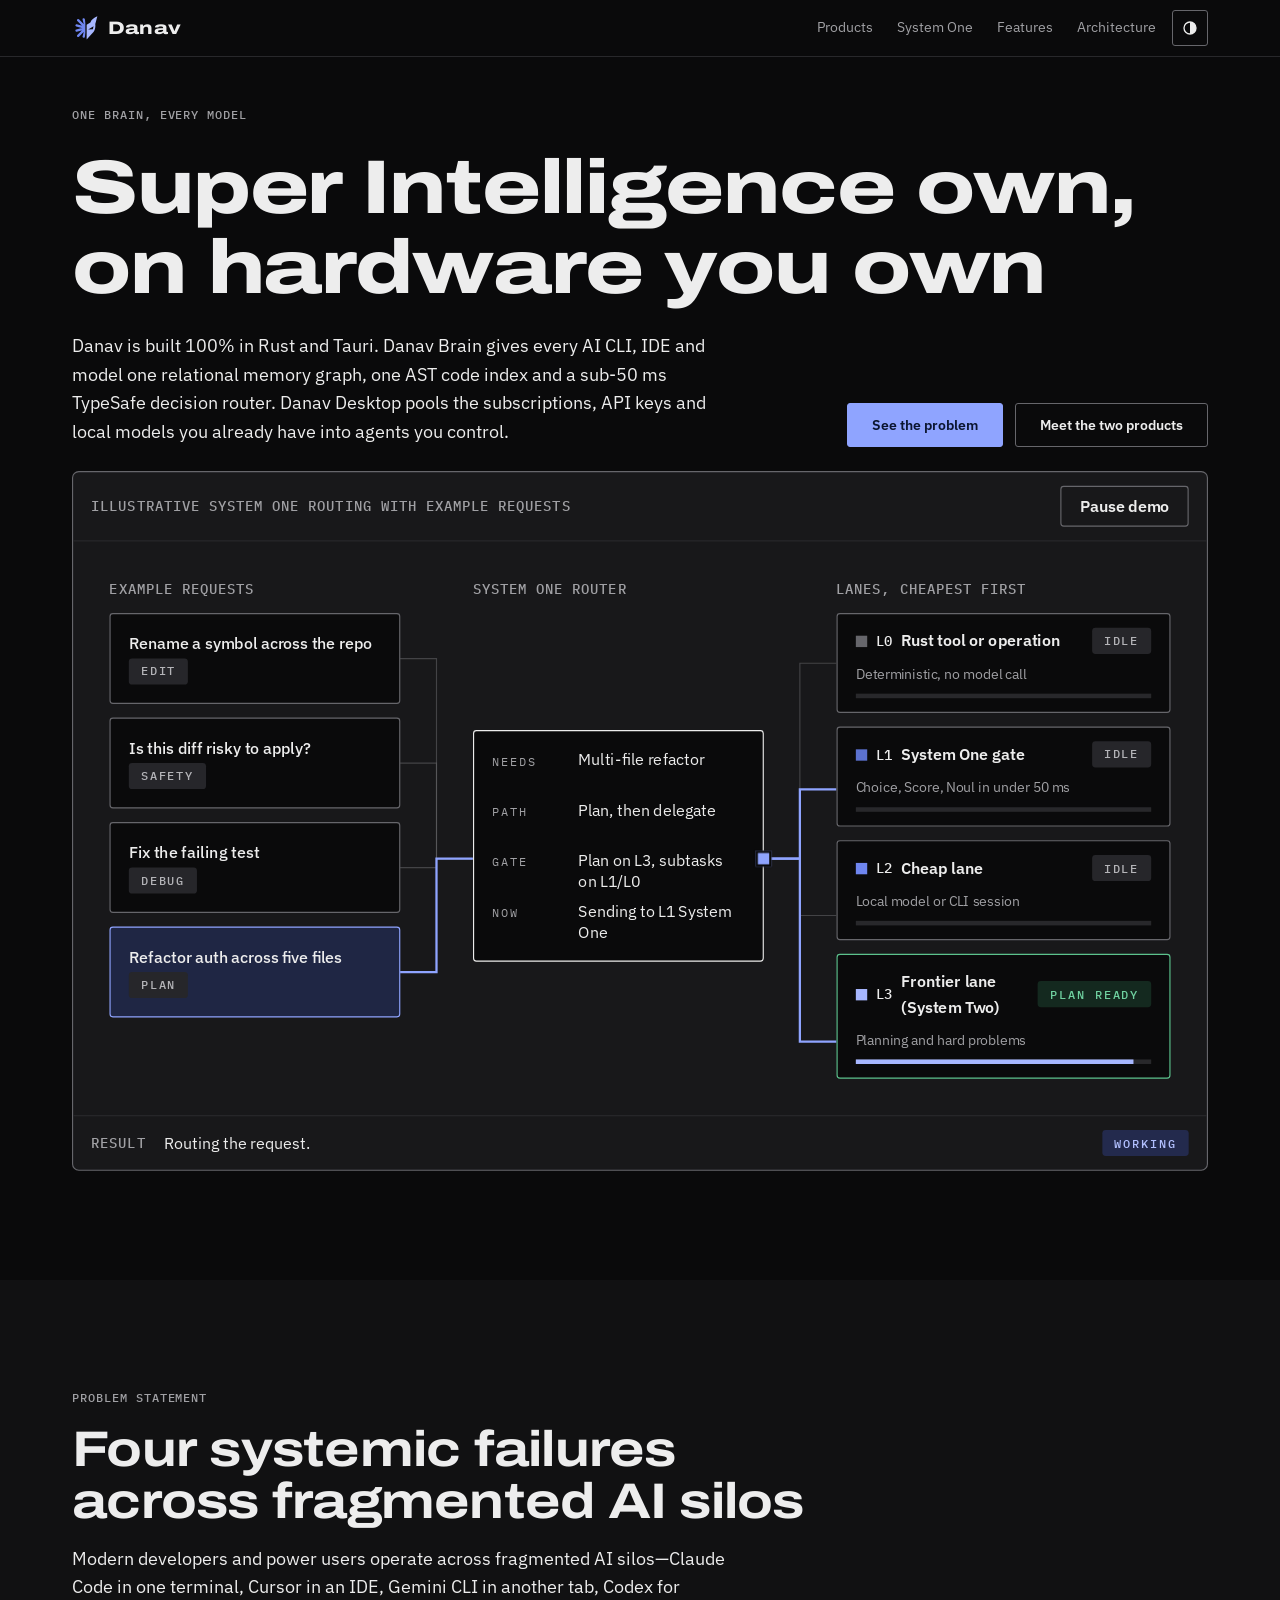
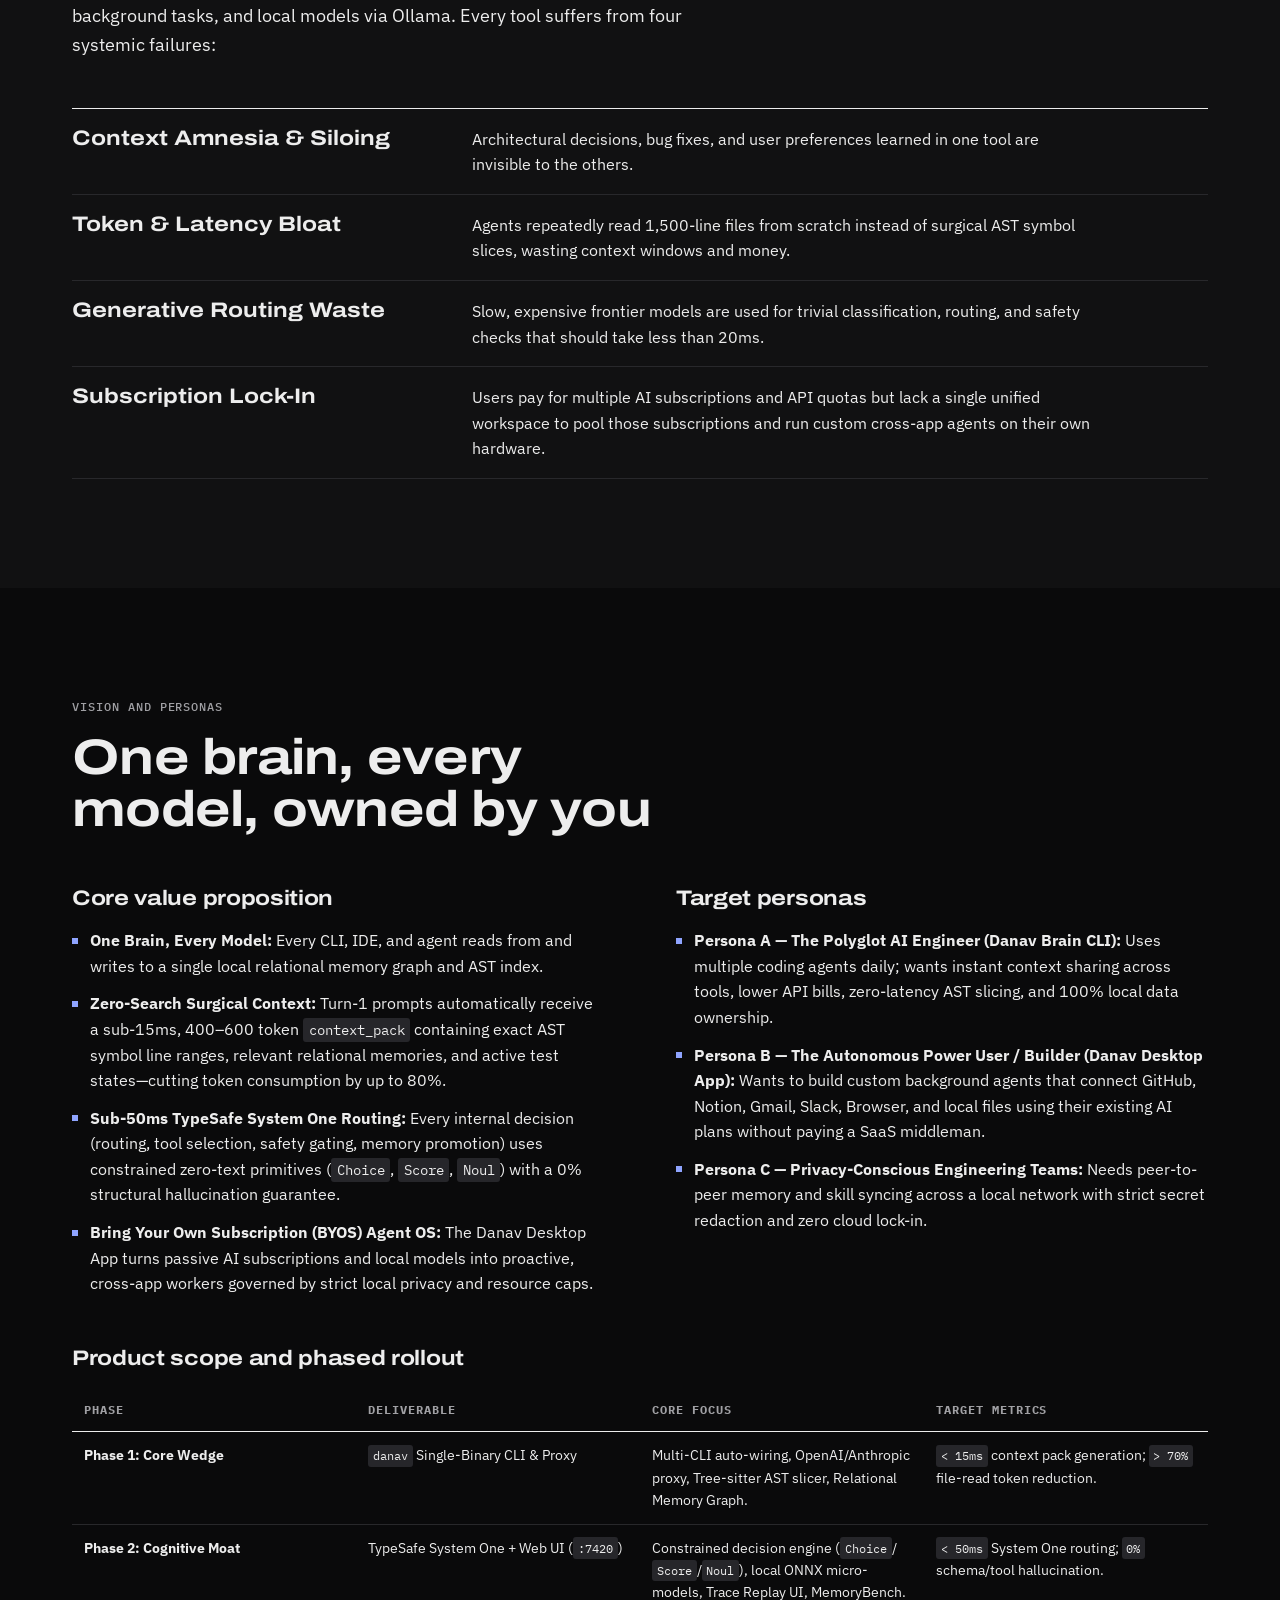
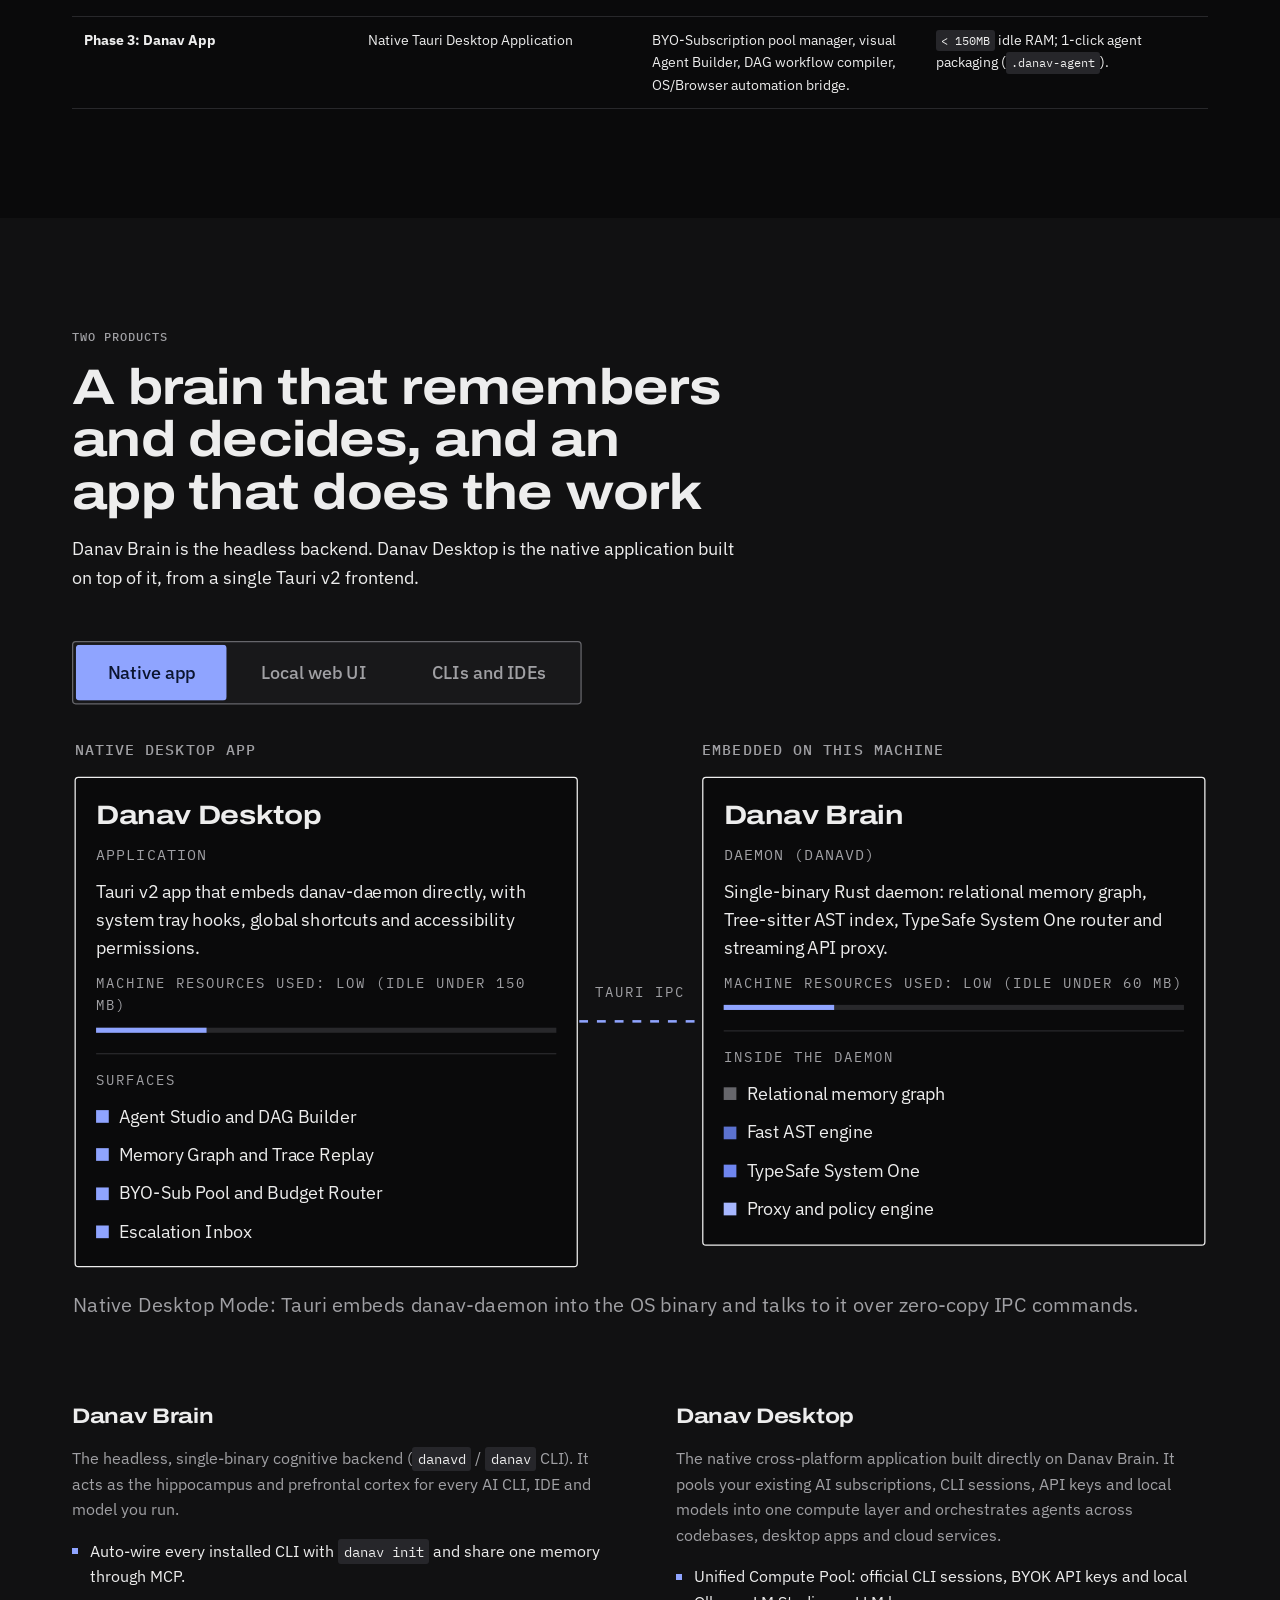
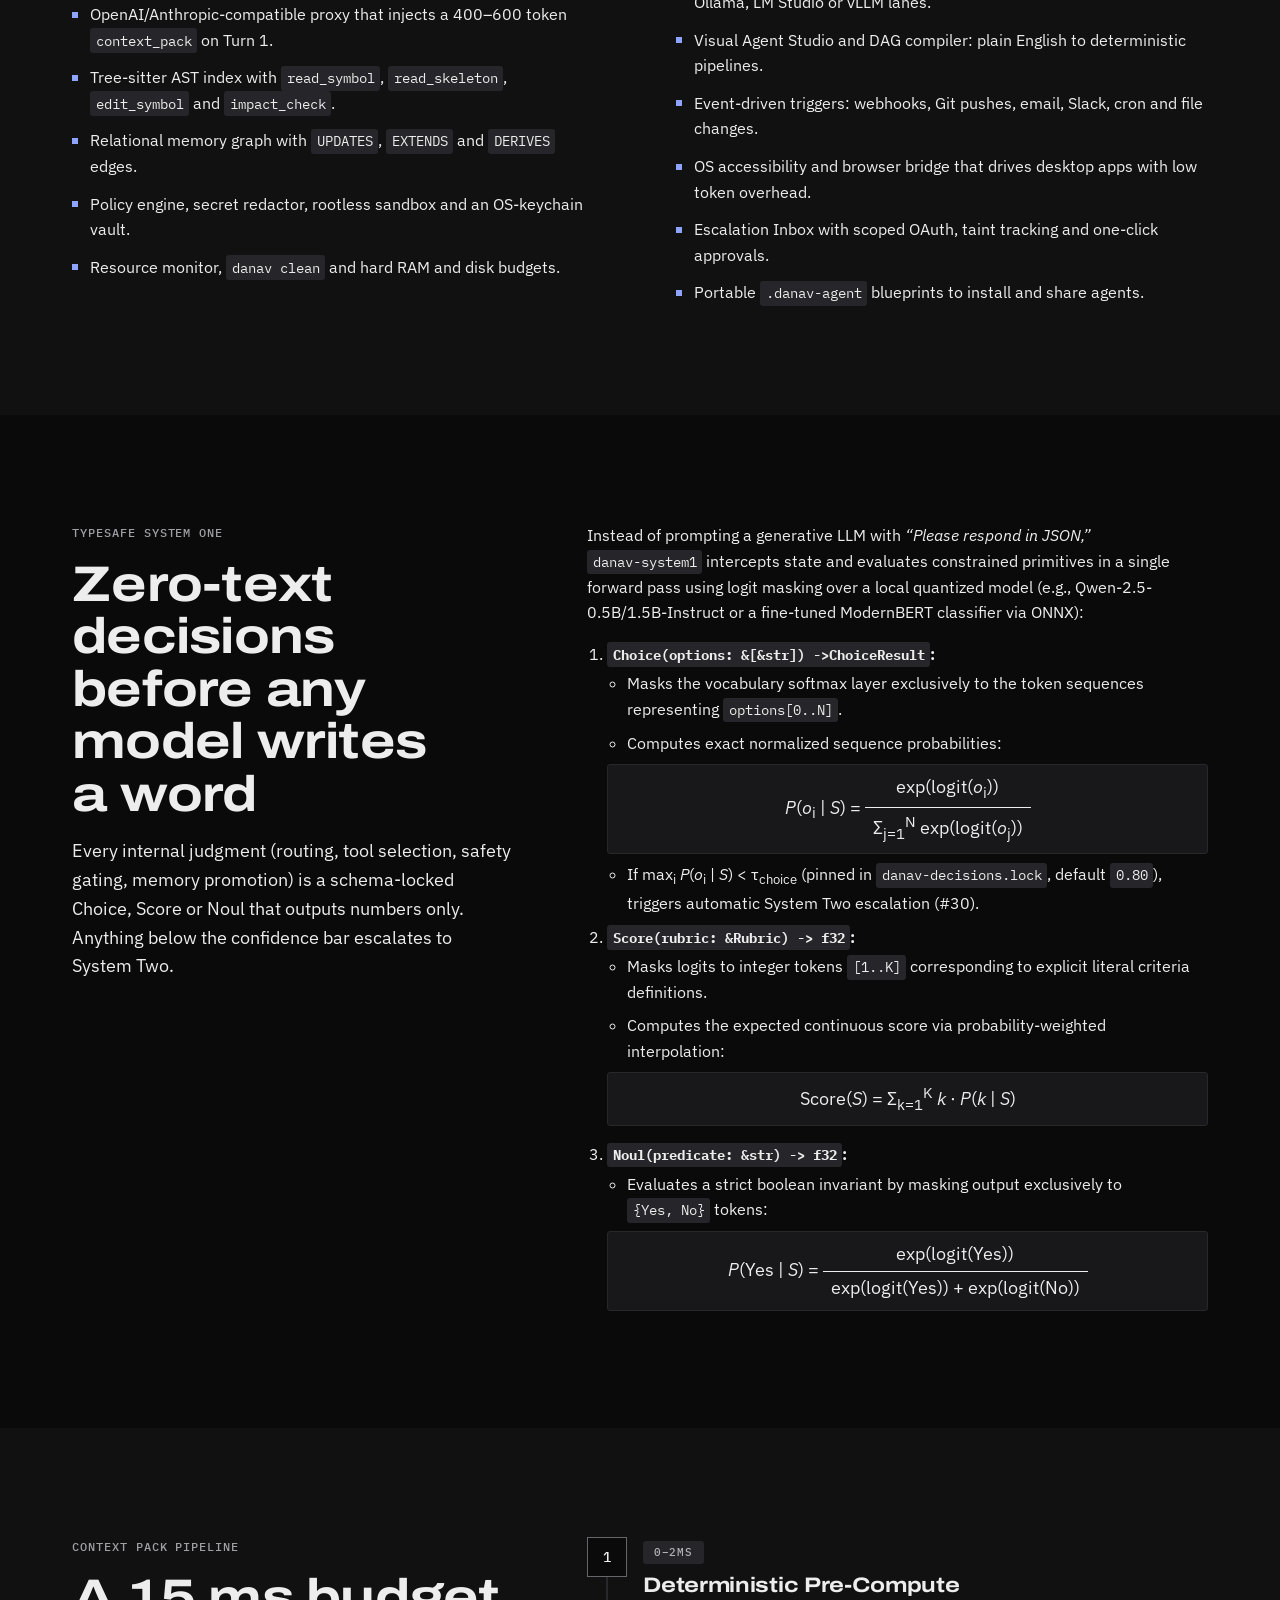
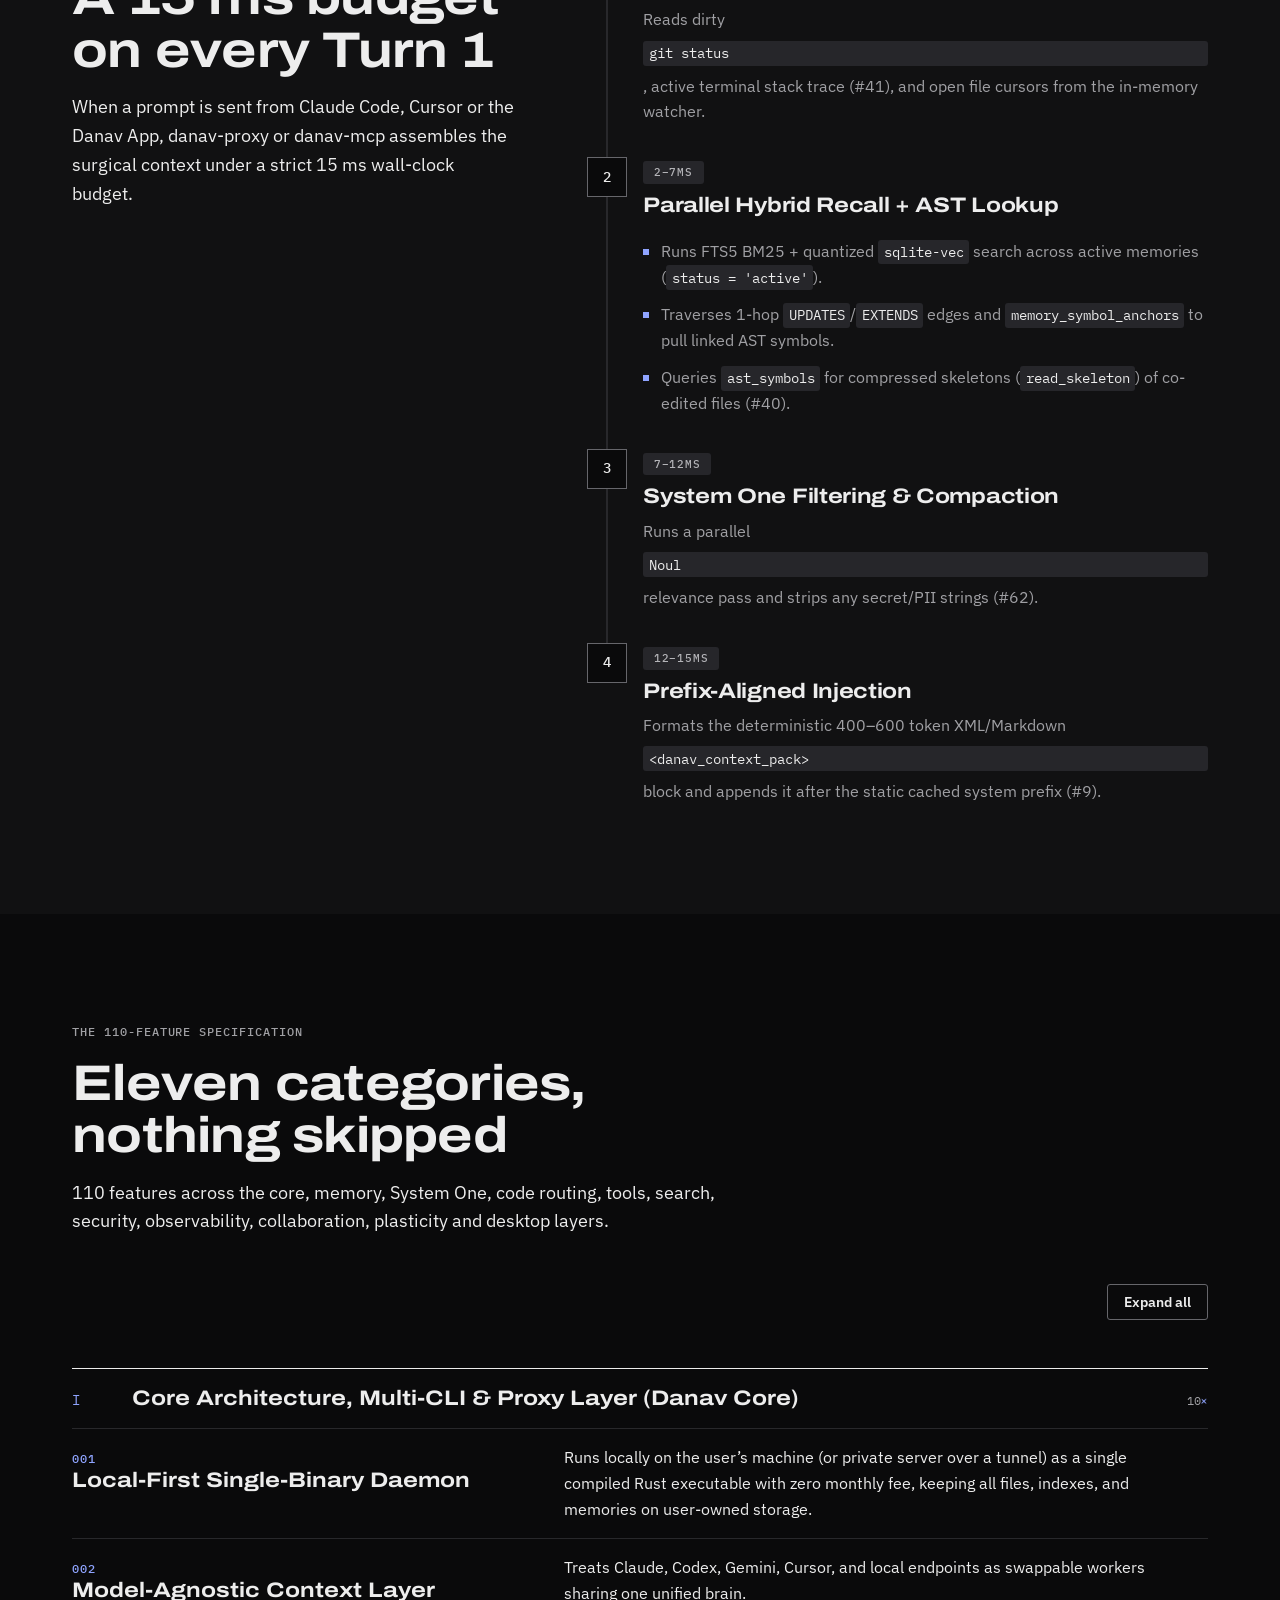
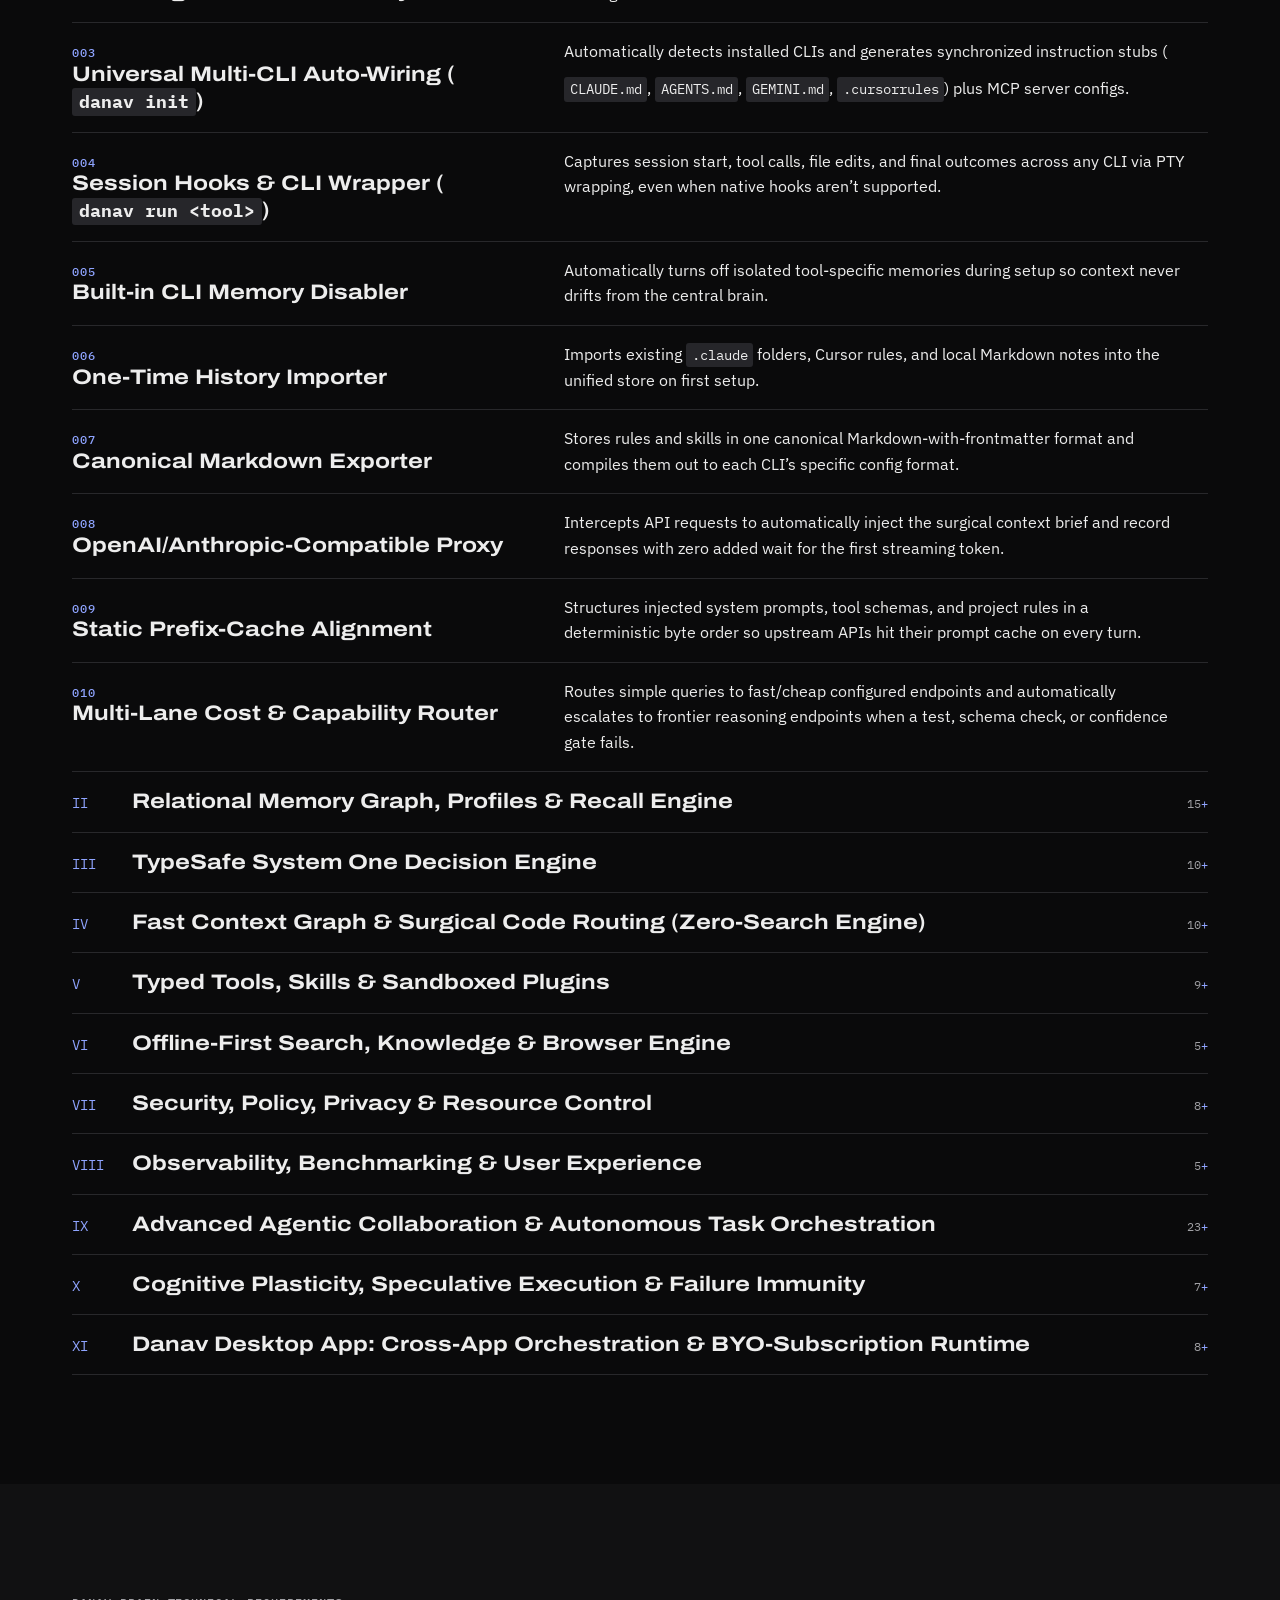
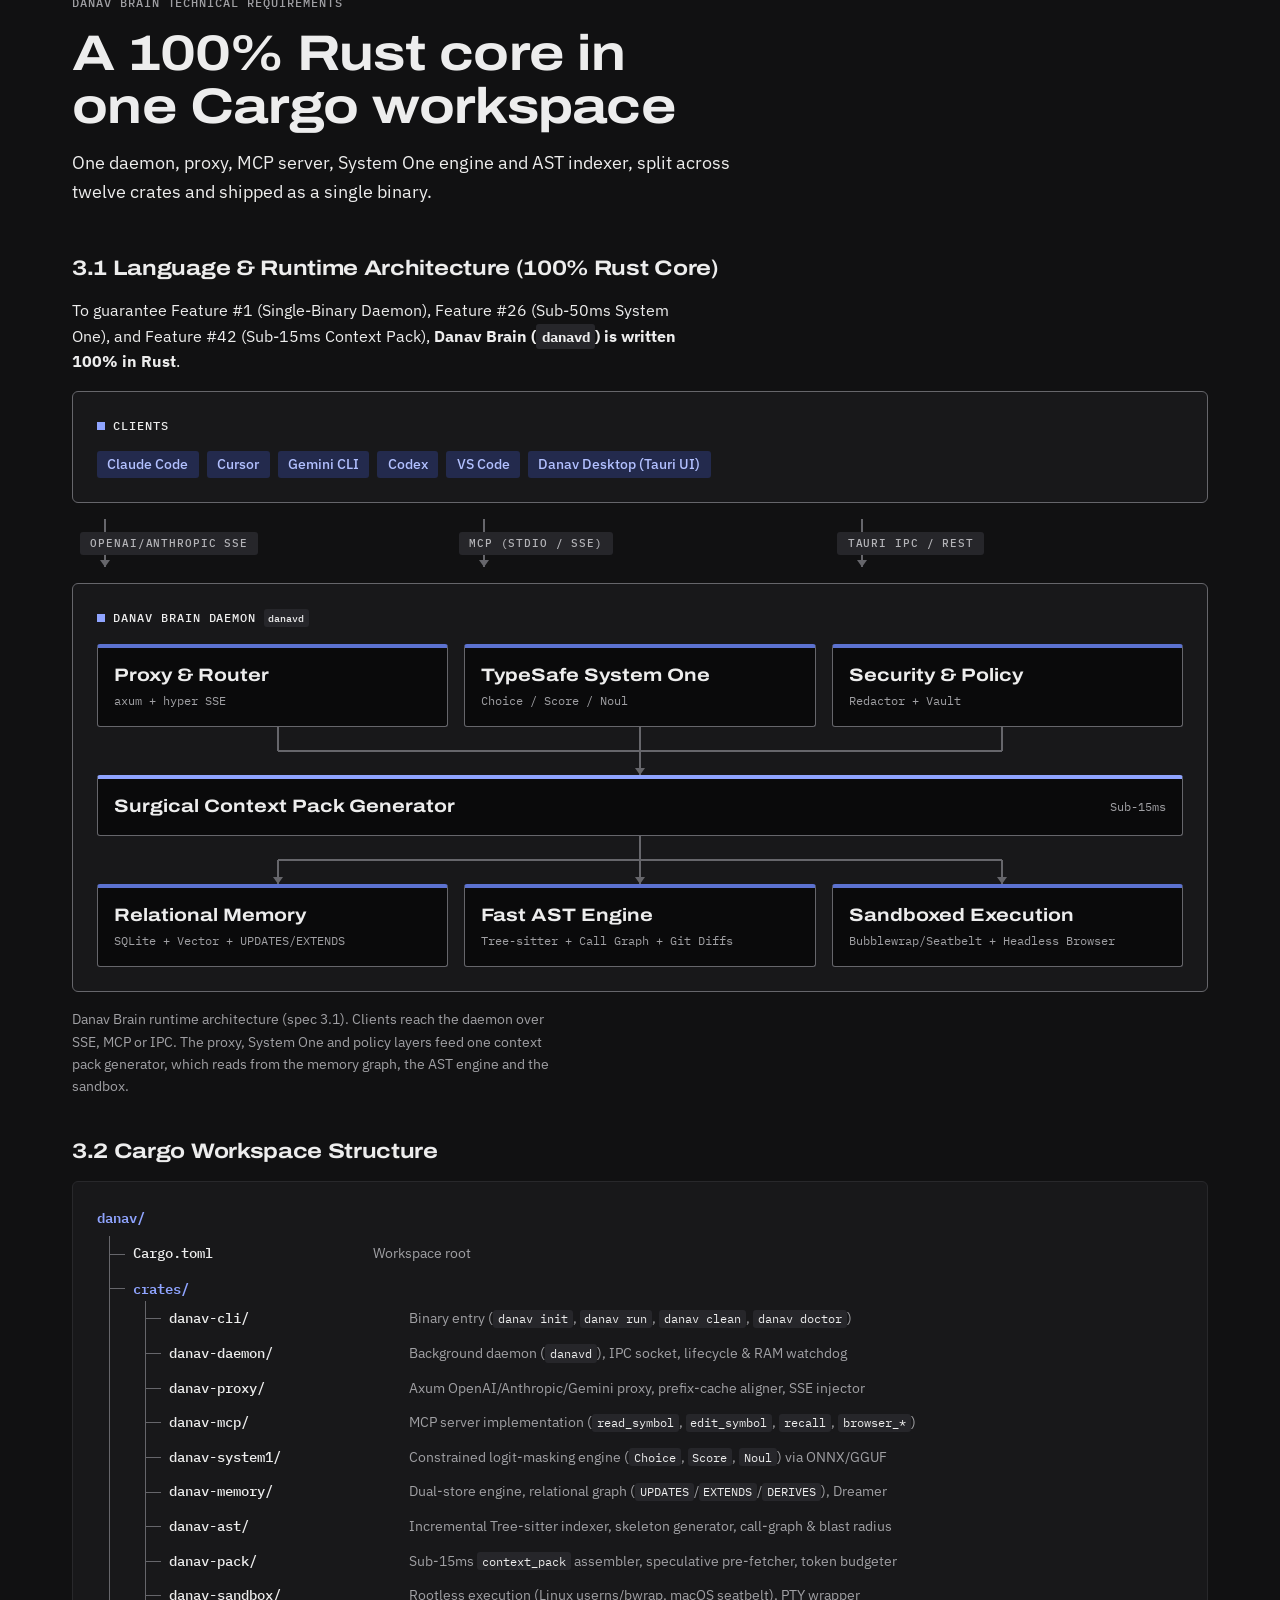
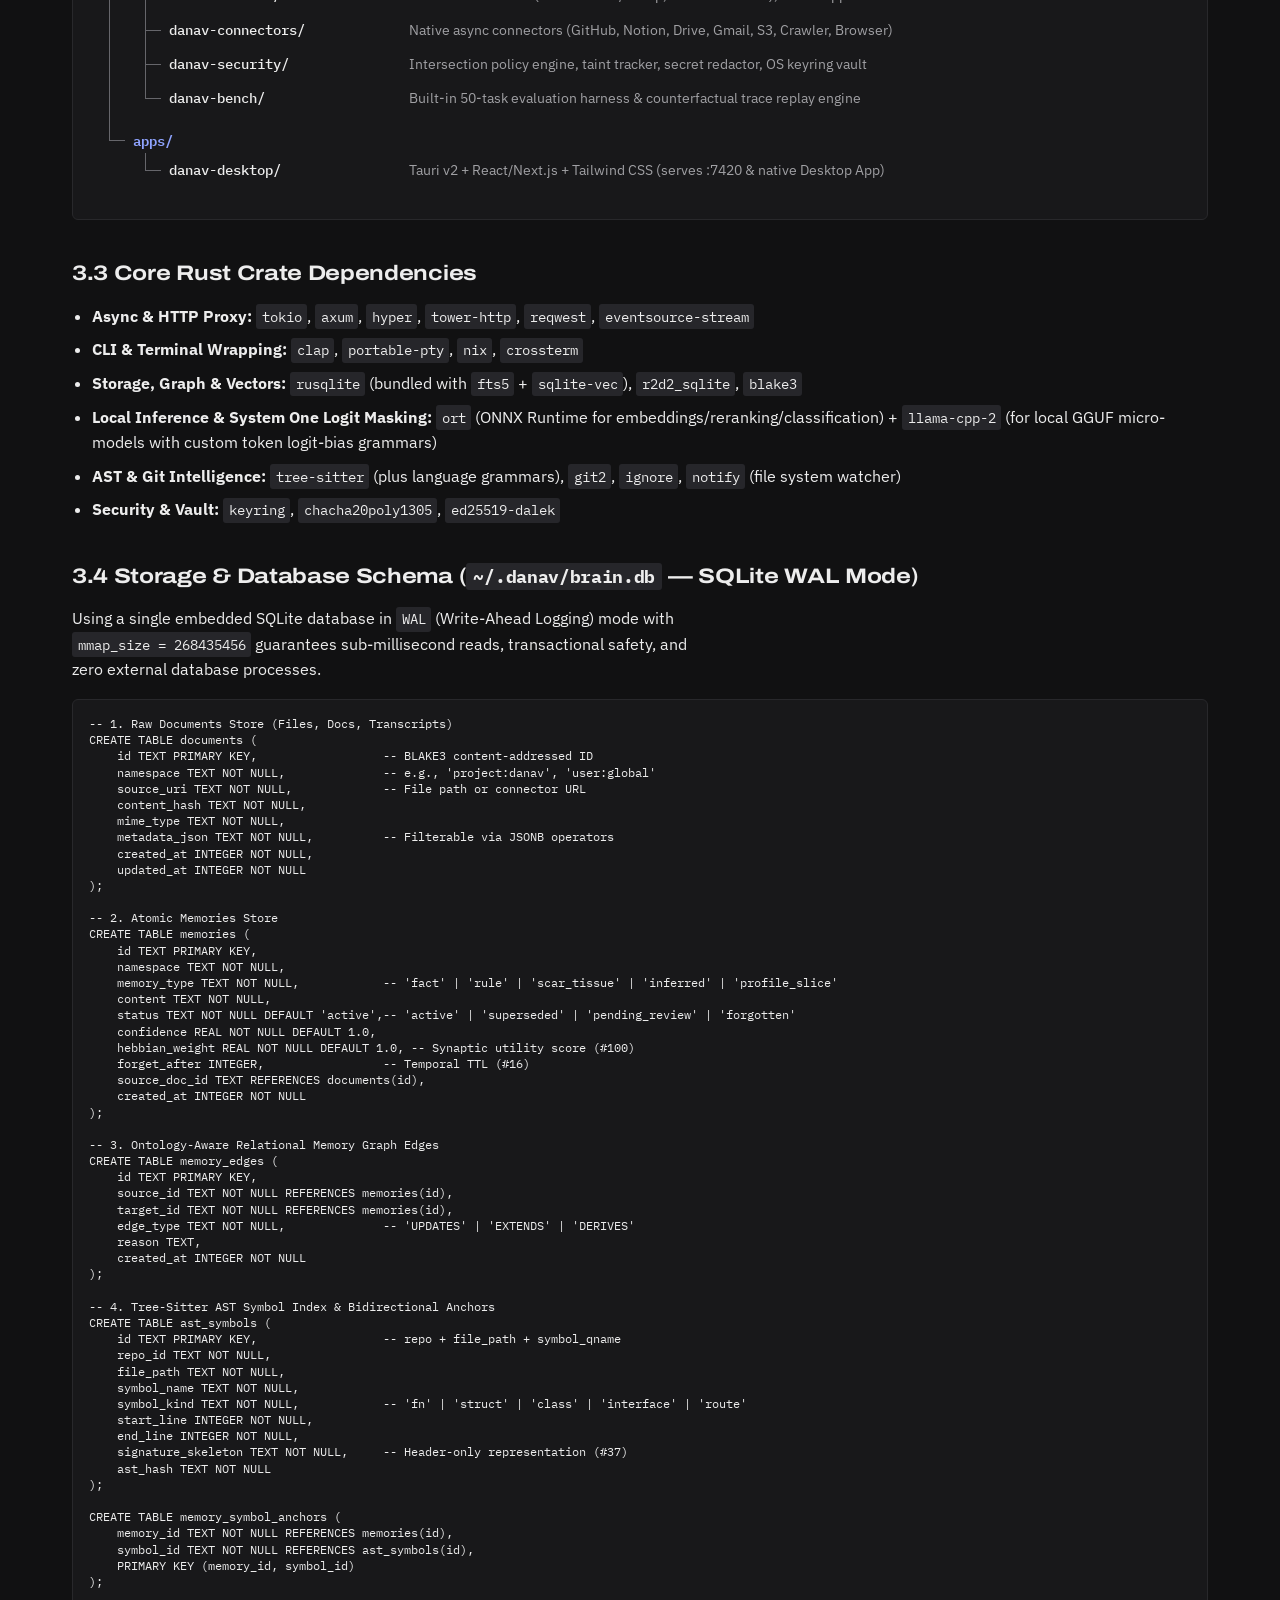
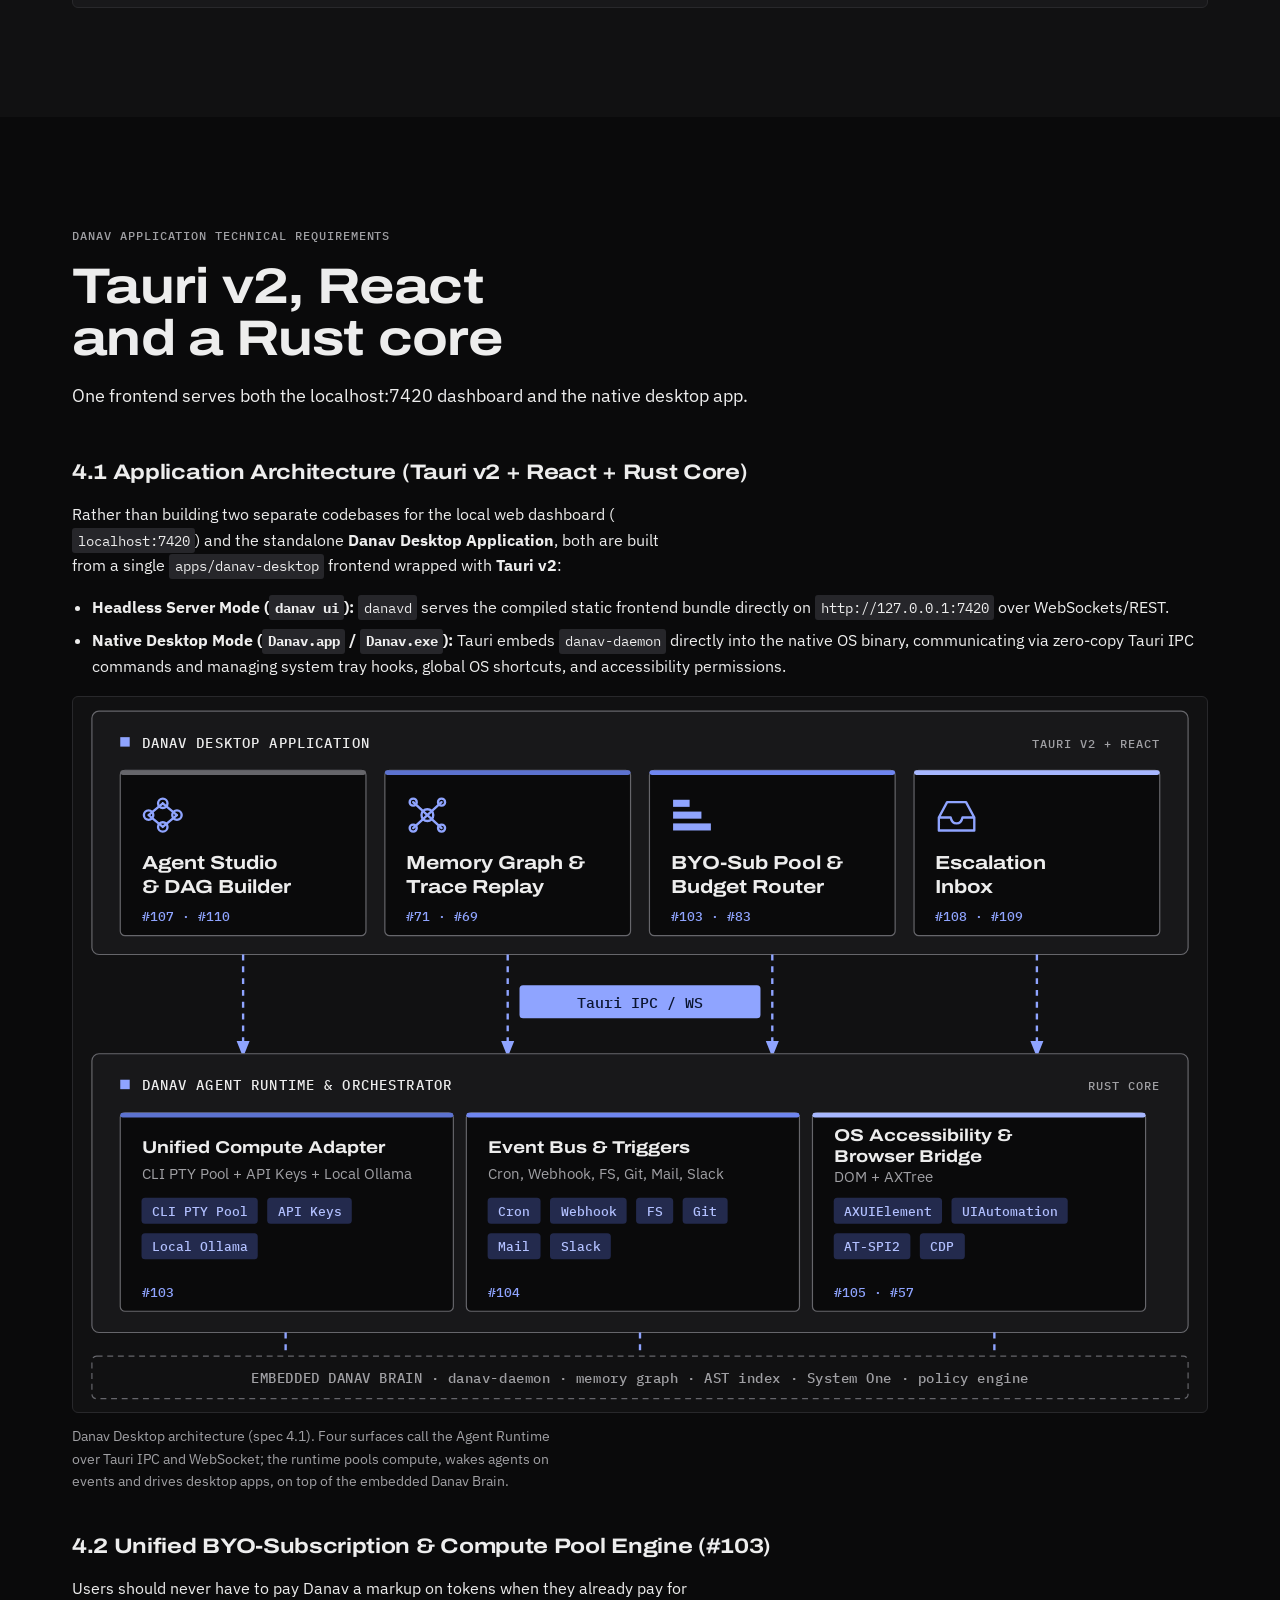
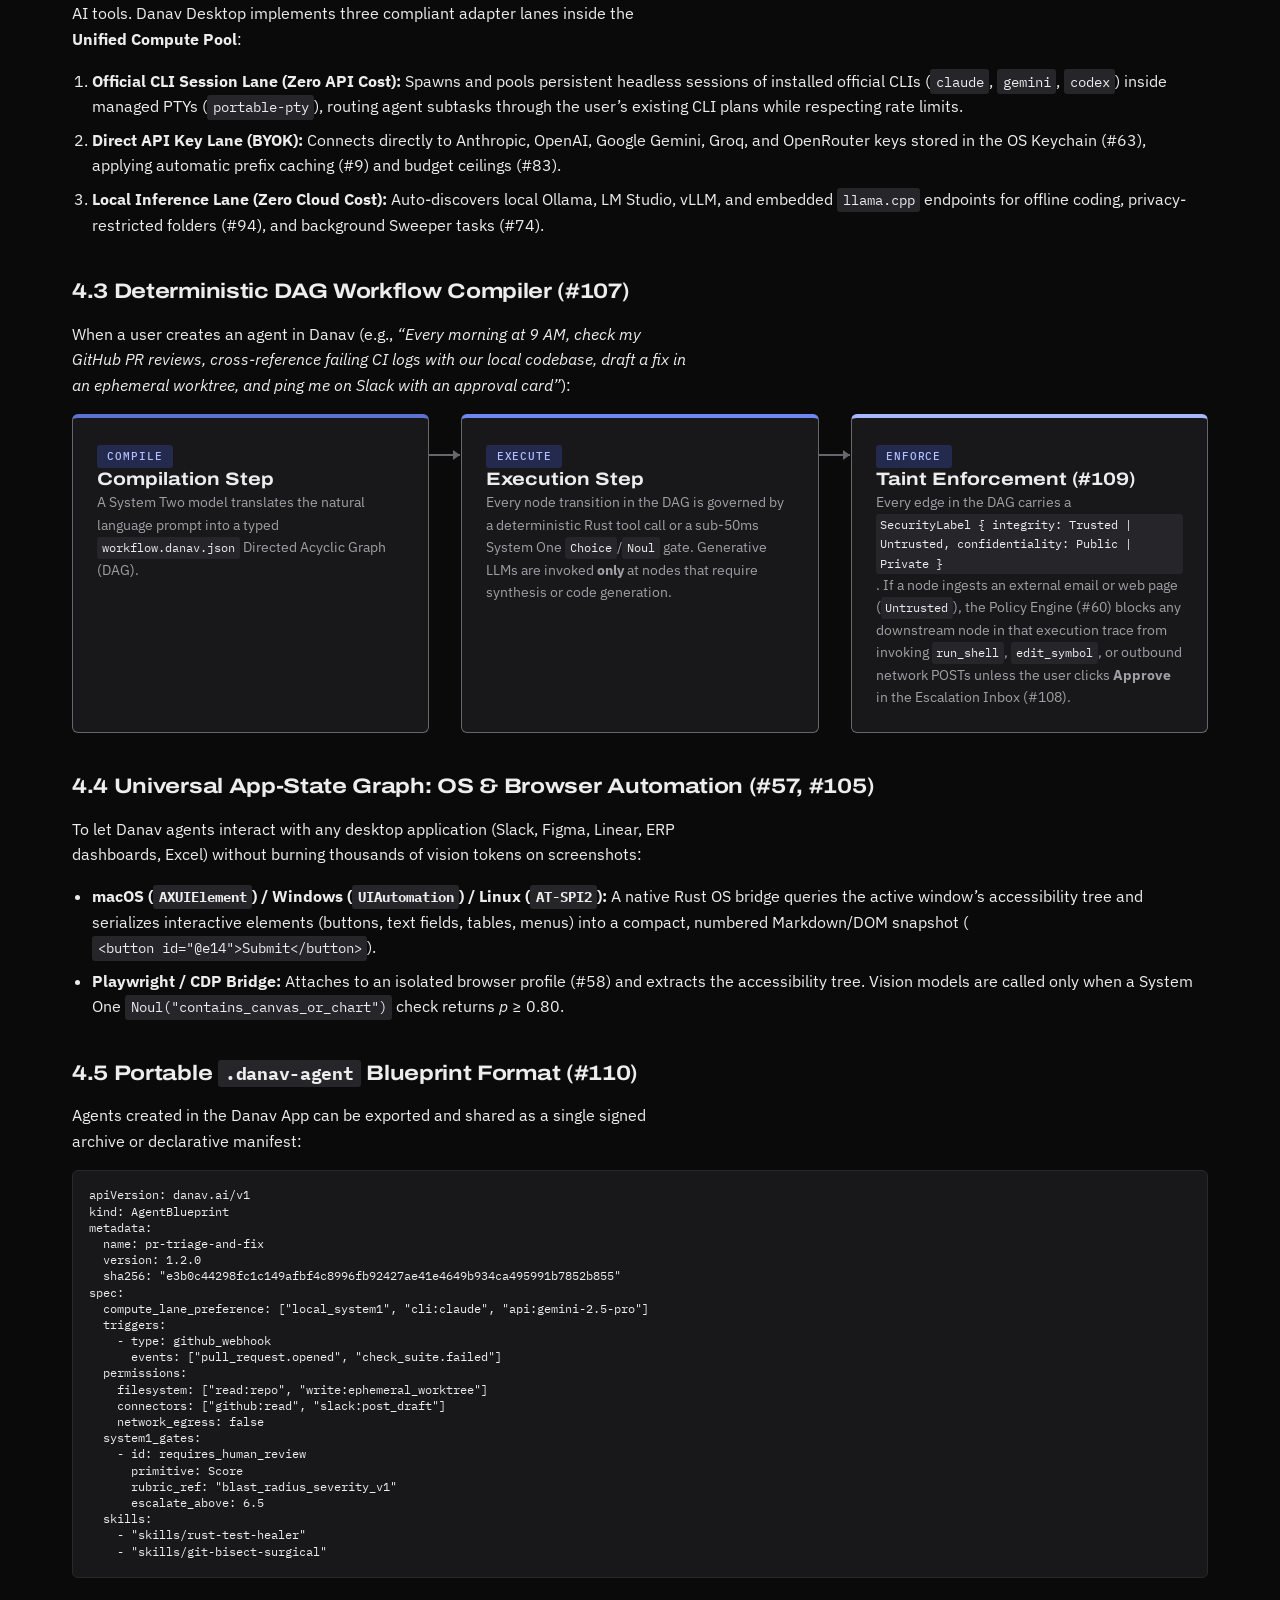
==== commit e747a4cc: "feat: add llms.txt, robots.txt, sitemap.xml, and comprehensive SEO metadata" ====
--- a/index.html
+++ b/index.html
@@ -1,4 +1,83 @@
-<!doctype html><html lang="en"><head><meta charset="utf-8"><meta name="viewport" content="width=device-width,initial-scale=1,viewport-fit=cover"><script>document.documentElement.classList.add("js")</script><link rel="icon" type="image/svg+xml" href="data:image/svg+xml,%3Csvg%20xmlns='http://www.w3.org/2000/svg'%20viewBox='0%200%2032%2032'%3E%3Cdefs%3E%3CclipPath%20id='c'%3E%3Crect%20width='15.25'%20height='32'/%3E%3C/clipPath%3E%3C/defs%3E%3Cpath%20clip-path='url%28%23c%29'%20d='M15.61%2014.55L13.36%206.15M14.94%2014.94L7.02%207.02M14.55%2015.61L5.18%2013.10M14.55%2016.39L5.18%2018.90M14.94%2017.06L7.02%2024.98M15.61%2017.45L13.36%2025.85'%20fill='none'%20stroke='%236f86f0'%20stroke-width='2.6'%20stroke-linecap='round'/%3E%3Cpath%20fill='%23a7b7ff'%20fill-rule='evenodd'%20d='M16.75%2012.2L21%209.6C22%206.6%2024.8%204.3%2029%202.6C27.9%206.2%2027.4%208.8%2026.6%2011.4C27%2014.6%2026.6%2017.6%2024.8%2020.4L16.75%2029Z%20M18.5%2017.6L24.6%2014.1L23.9%2017.5Z'/%3E%3C/svg%3E"><title>Danav: One brain, every model</title><link rel="preconnect" href="https://fonts.googleapis.com"><link rel="preconnect" href="https://fonts.gstatic.com" crossorigin><link rel="stylesheet" href="https://fonts.googleapis.com/css2?family=Archivo:wdth,wght@62..125,400..900&family=IBM+Plex+Mono:wght@400;500&family=IBM+Plex+Sans:wght@400;500;600&display=swap"><style>:root{box-sizing:border-box;padding-top:env(safe-area-inset-top,0px);padding-bottom:env(safe-area-inset-bottom,0px)}body::before{content:"";position:fixed;inset:0 0 auto;height:env(safe-area-inset-top,0px);background:var(--color-bg);z-index:30}[hidden]{display:none!important}/*
+<!doctype html><html lang="en"><head>
+  <meta charset="utf-8">
+  <meta name="viewport" content="width=device-width, initial-scale=1, viewport-fit=cover">
+  <script>document.documentElement.classList.add("js")</script>
+  
+  <!-- Primary Meta Tags -->
+  <title>Danav — One brain, every model | Super Intelligence own, on hardware you own</title>
+  <meta name="title" content="Danav — One brain, every model | Super Intelligence own, on hardware you own">
+  <meta name="description" content="Local-first cognitive infrastructure and autonomous agent OS built 100% in Rust and Tauri. Unifies memory, AST code indexing, and sub-50ms TypeSafe System one routing across Claude Code, Cursor, Gemini CLI, and local models.">
+  <meta name="keywords" content="Danav, local-first AI, cognitive infrastructure, agent OS, Rust, Tauri v2, System one, AST index, relational memory graph, Claude Code, Cursor, Gemini CLI, BYOS, Tree-sitter, autonomous agents, AI developer tools">
+  <meta name="author" content="Danav">
+  <meta name="robots" content="index, follow">
+  <meta name="theme-color" content="#0c0d12">
+  <meta name="color-scheme" content="dark light">
+  <link rel="canonical" href="https://danav.ai/">
+
+  <!-- Open Graph / Facebook -->
+  <meta property="og:type" content="website">
+  <meta property="og:url" content="https://danav.ai/">
+  <meta property="og:title" content="Danav — One brain, every model | Super Intelligence own, on hardware you own">
+  <meta property="og:description" content="Local-first cognitive infrastructure and autonomous agent OS built 100% in Rust and Tauri. Unify your AI tools with a shared relational memory graph, surgical AST code slicing, and sub-50ms TypeSafe System one routing.">
+  <meta property="og:image" content="https://danav.ai/assets/images/banner.png">
+  <meta property="og:image:width" content="1200">
+  <meta property="og:image:height" content="420">
+  <meta property="og:image:alt" content="Danav — One brain, every model">
+  <meta property="og:site_name" content="Danav">
+  <meta property="og:locale" content="en_US">
+
+  <!-- Twitter / X -->
+  <meta name="twitter:card" content="summary_large_image">
+  <meta name="twitter:url" content="https://danav.ai/">
+  <meta name="twitter:title" content="Danav — One brain, every model | Super Intelligence own, on hardware you own">
+  <meta name="twitter:description" content="Local-first cognitive infrastructure and autonomous agent OS built 100% in Rust and Tauri. Unify Claude Code, Cursor, Gemini CLI, and local models with zero cloud lock-in.">
+  <meta name="twitter:image" content="https://danav.ai/assets/images/banner.png">
+  <meta name="twitter:image:alt" content="Danav — One brain, every model">
+
+  <!-- Favicons and Touch Icons -->
+  <link rel="icon" type="image/x-icon" href="favicon.ico">
+  <link rel="icon" type="image/svg+xml" href="assets/images/favicon.svg">
+  <link rel="icon" type="image/png" sizes="16x16" href="assets/images/favicon-16x16.png">
+  <link rel="icon" type="image/png" sizes="32x32" href="assets/images/favicon-32x32.png">
+  <link rel="icon" type="image/png" sizes="48x48" href="assets/images/favicon-48x48.png">
+  <link rel="apple-touch-icon" sizes="180x180" href="assets/images/apple-touch-icon.png">
+
+  <!-- Structured Data (JSON-LD) -->
+  <script type="application/ld+json">
+  {
+    "@context": "https://schema.org",
+    "@graph": [
+      {
+        "@type": "SoftwareApplication",
+        "name": "Danav",
+        "operatingSystem": "macOS, Linux, Windows",
+        "applicationCategory": "DeveloperApplication",
+        "description": "Local-first cognitive infrastructure and autonomous agent OS built 100% in Rust and Tauri. Unifies memory, AST code indexing, and sub-50ms TypeSafe System one routing across every AI CLI, IDE, and model.",
+        "offers": {
+          "@type": "Offer",
+          "price": "0",
+          "priceCurrency": "USD"
+        },
+        "url": "https://danav.ai/"
+      },
+      {
+        "@type": "Organization",
+        "name": "Danav",
+        "url": "https://danav.ai/",
+        "logo": "https://danav.ai/assets/images/logo-512x512.png",
+        "sameAs": [
+          "https://github.com/danavsi/danavsi"
+        ]
+      }
+    ]
+  }
+  </script>
+
+  <!-- Typography Preconnect & Styles -->
+  <link rel="preconnect" href="https://fonts.googleapis.com">
+  <link rel="preconnect" href="https://fonts.gstatic.com" crossorigin>
+  <link rel="stylesheet" href="https://fonts.googleapis.com/css2?family=Archivo:wdth,wght@62..125,400..900&family=IBM+Plex+Mono:wght@400;500&family=IBM+Plex+Sans:wght@400;500;600&display=swap">
+<style>:root{box-sizing:border-box;padding-top:env(safe-area-inset-top,0px);padding-bottom:env(safe-area-inset-bottom,0px)}body::before{content:"";position:fixed;inset:0 0 auto;height:env(safe-area-inset-top,0px);background:var(--color-bg);z-index:30}[hidden]{display:none!important}/*
   tokens.css
   Non-color design tokens: type, spacing, layout, shape, motion, control sizes.
   Colors live in theme.css. Change a value here and every component follows.
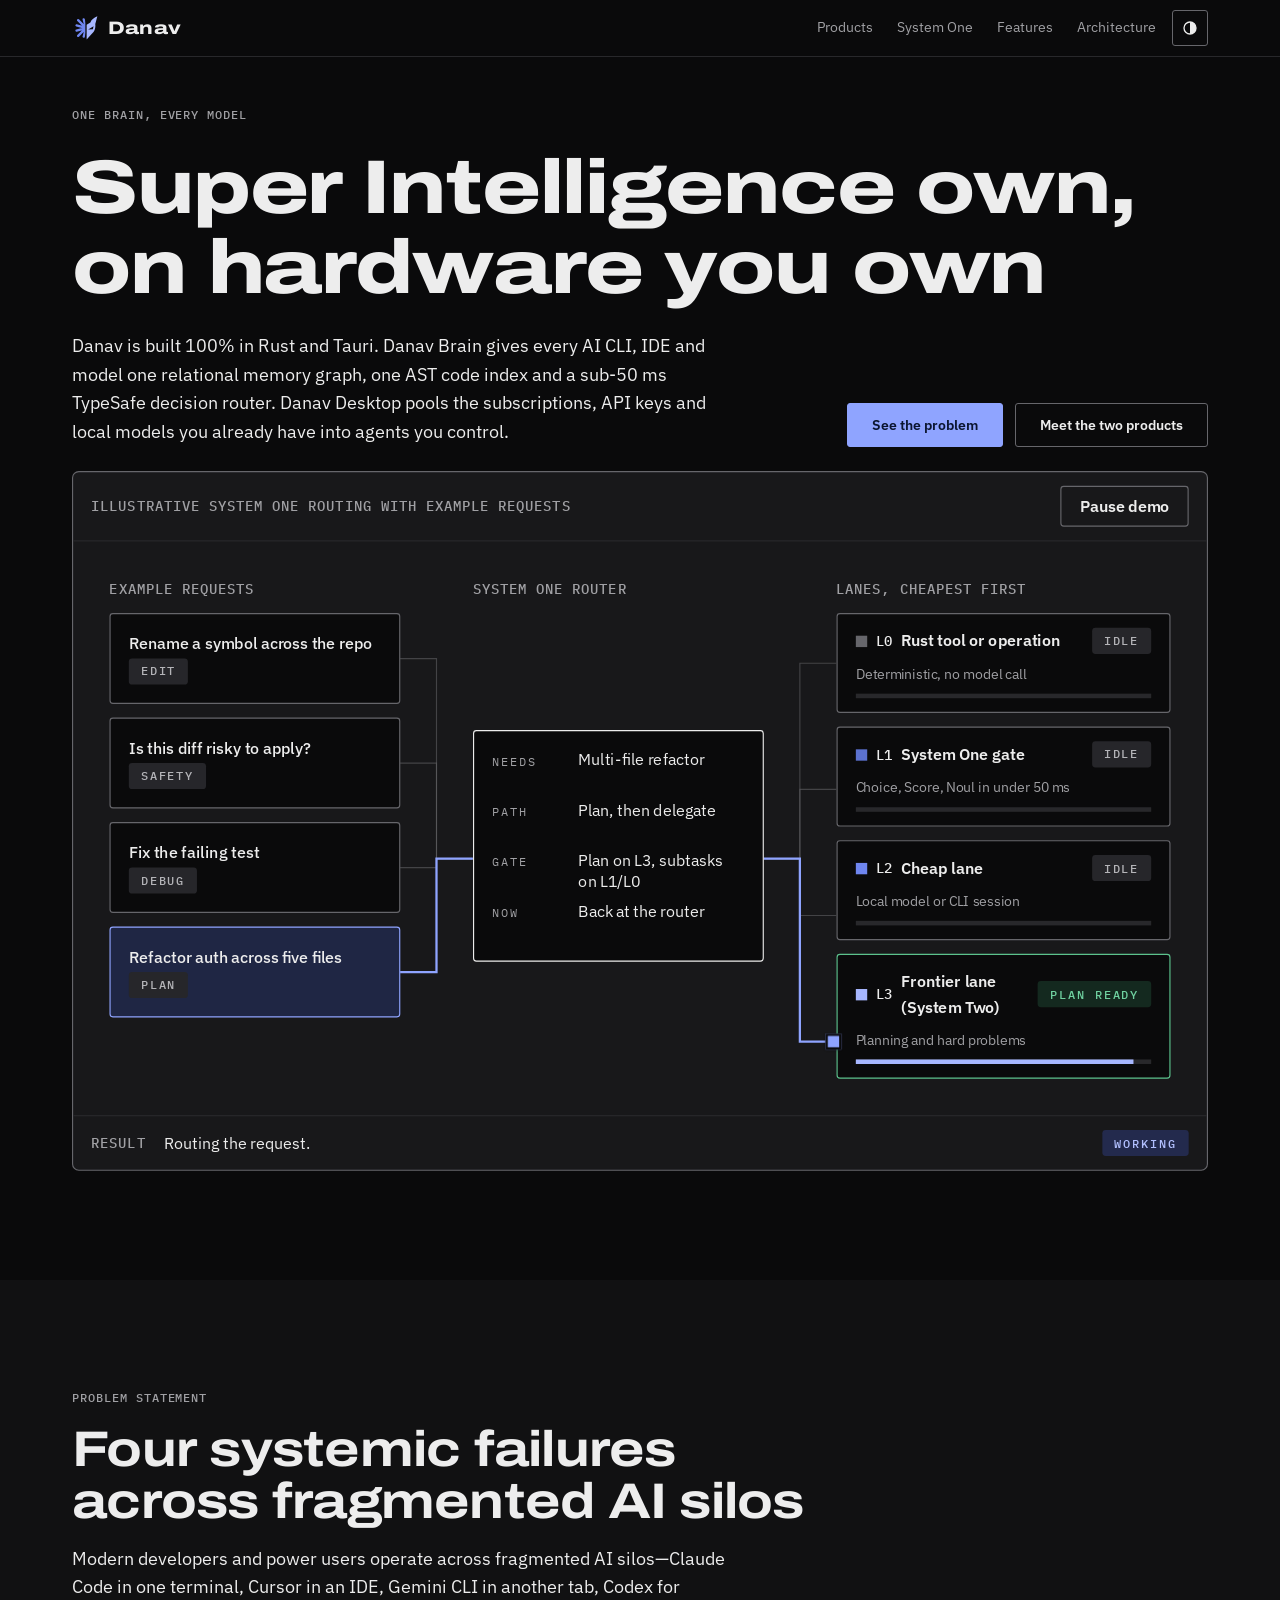
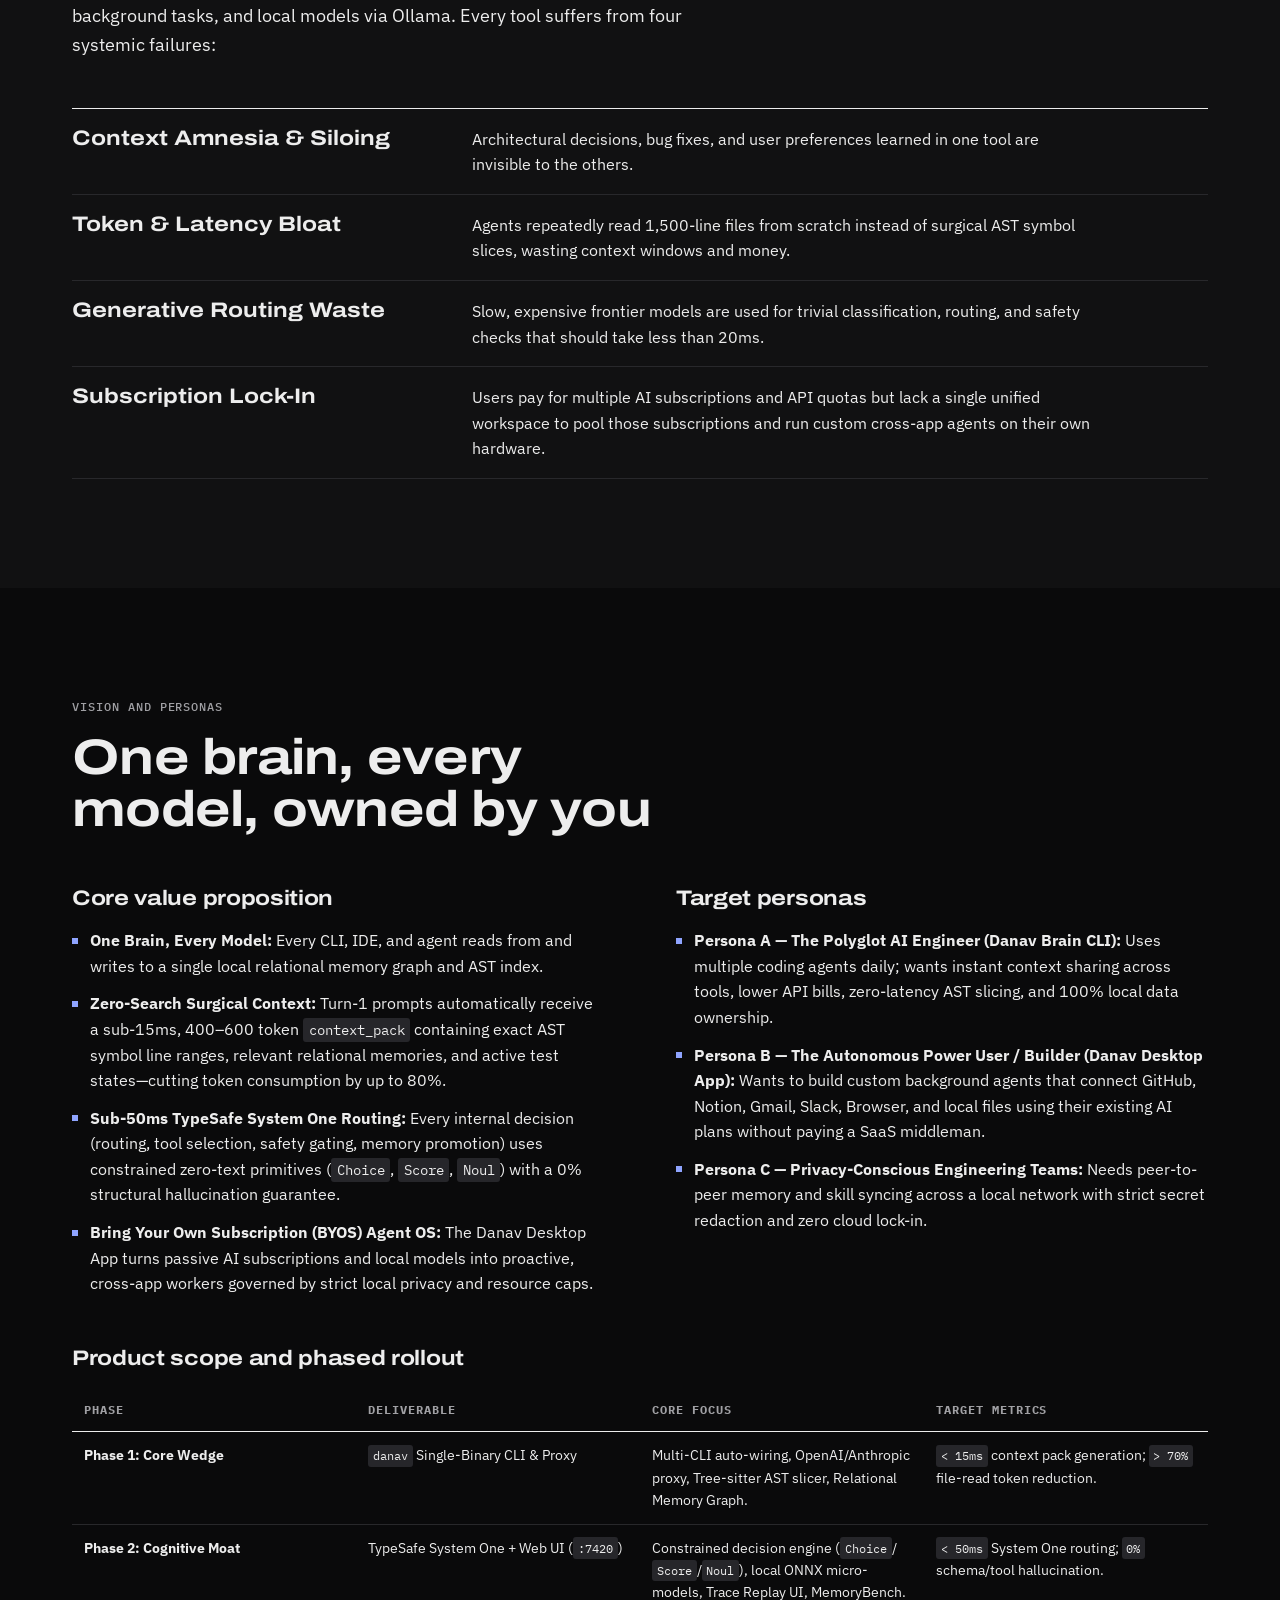
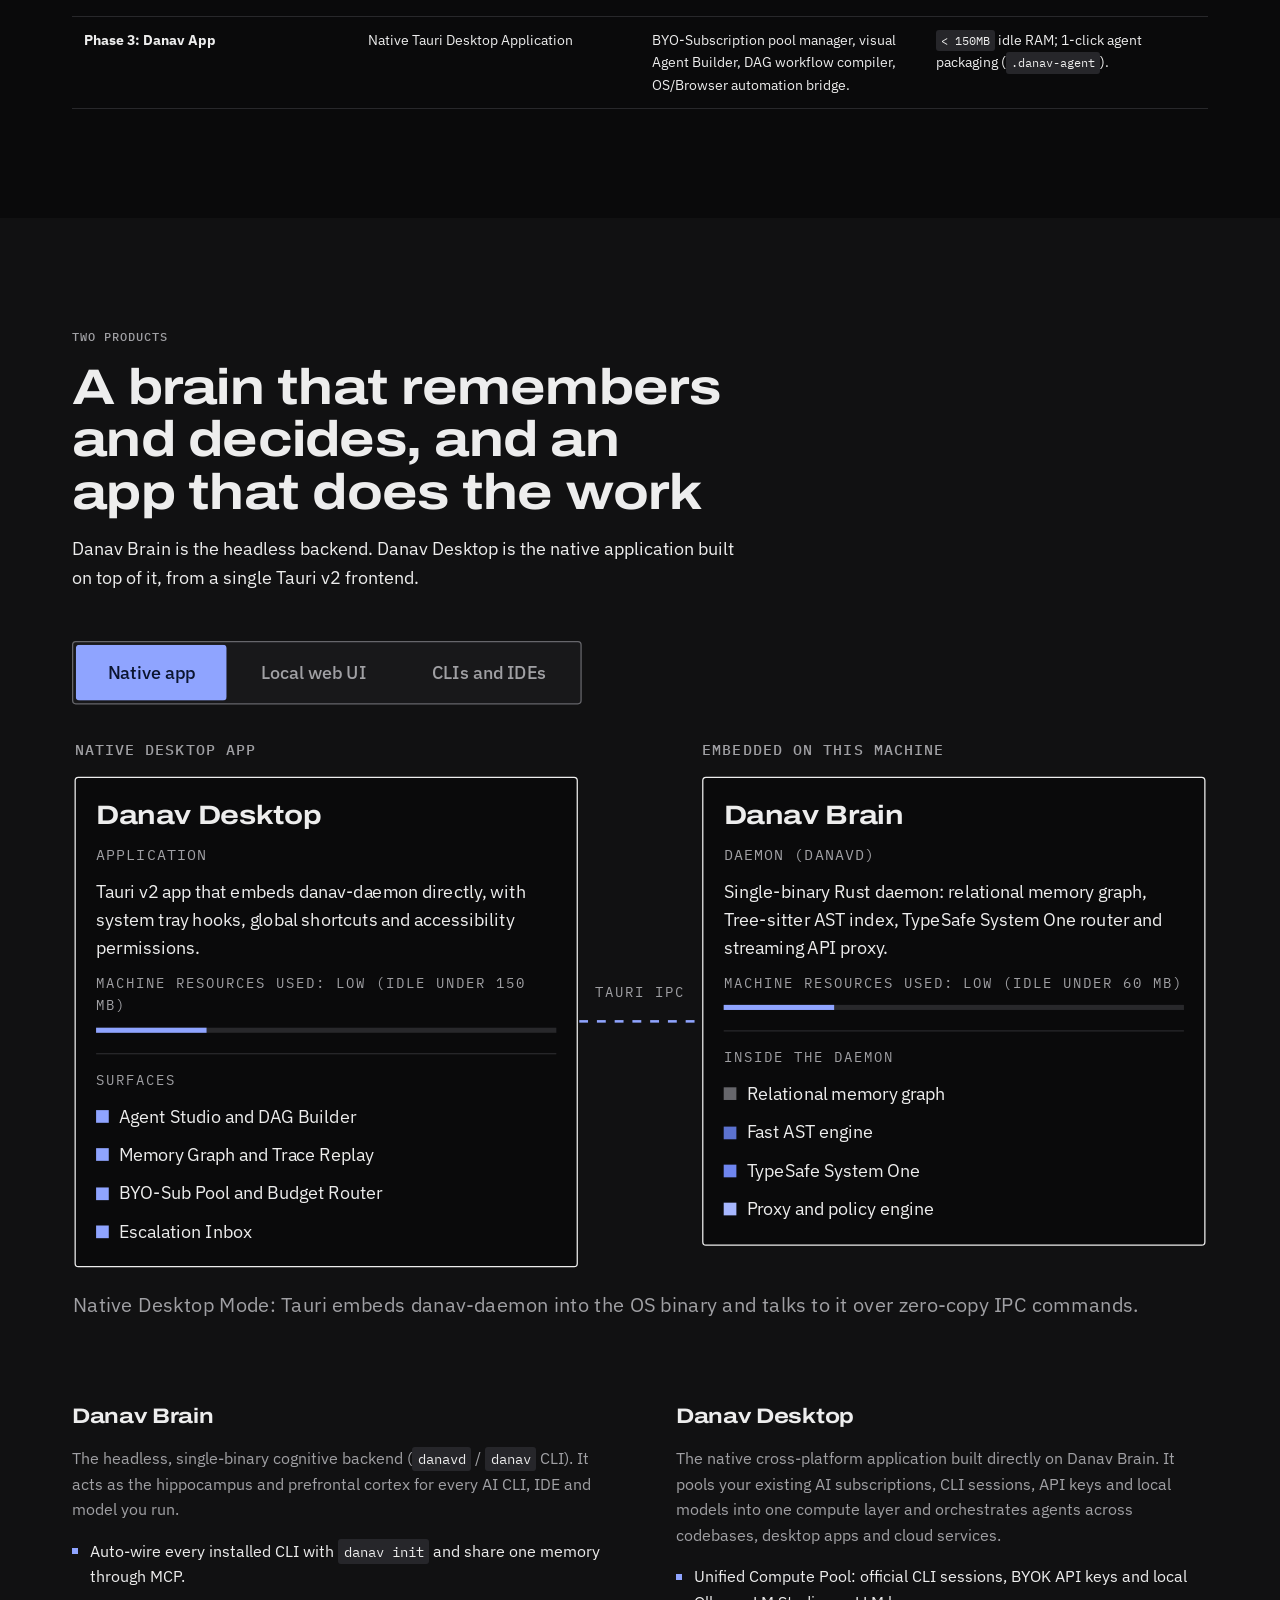
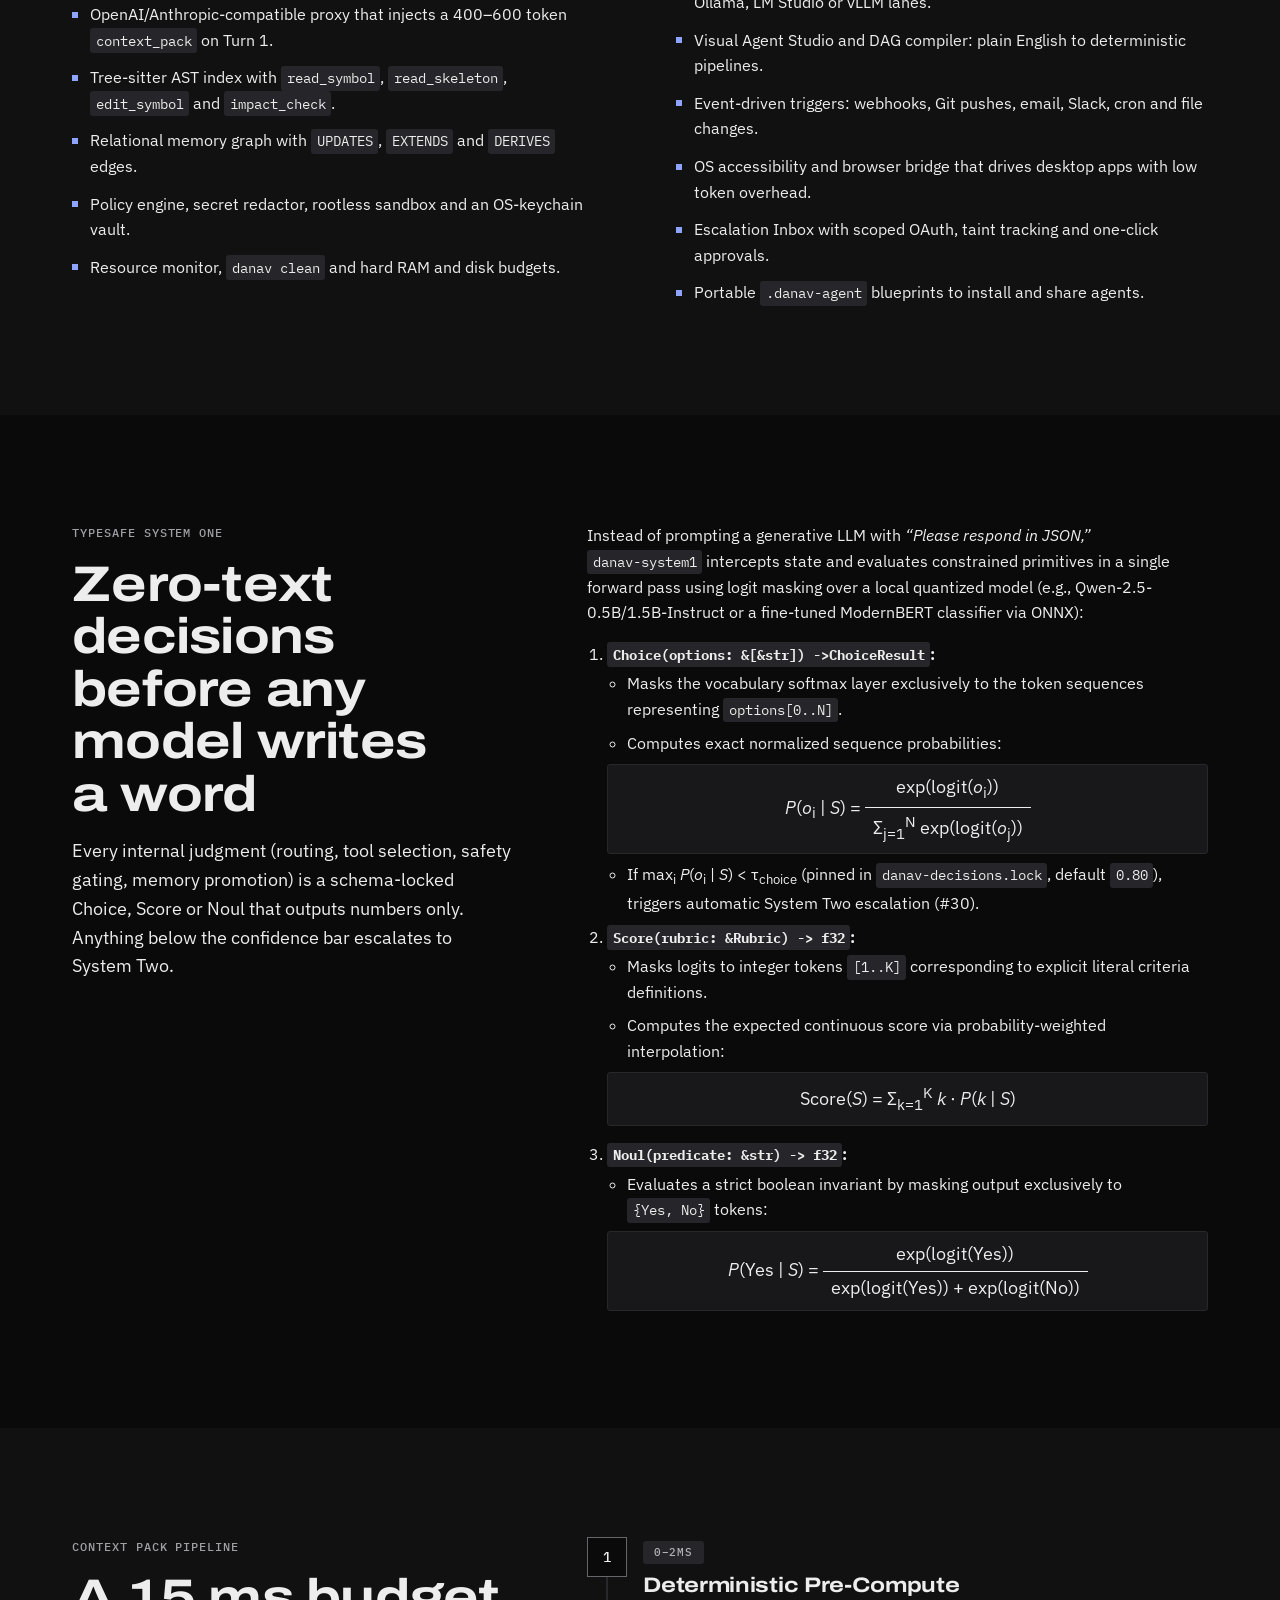
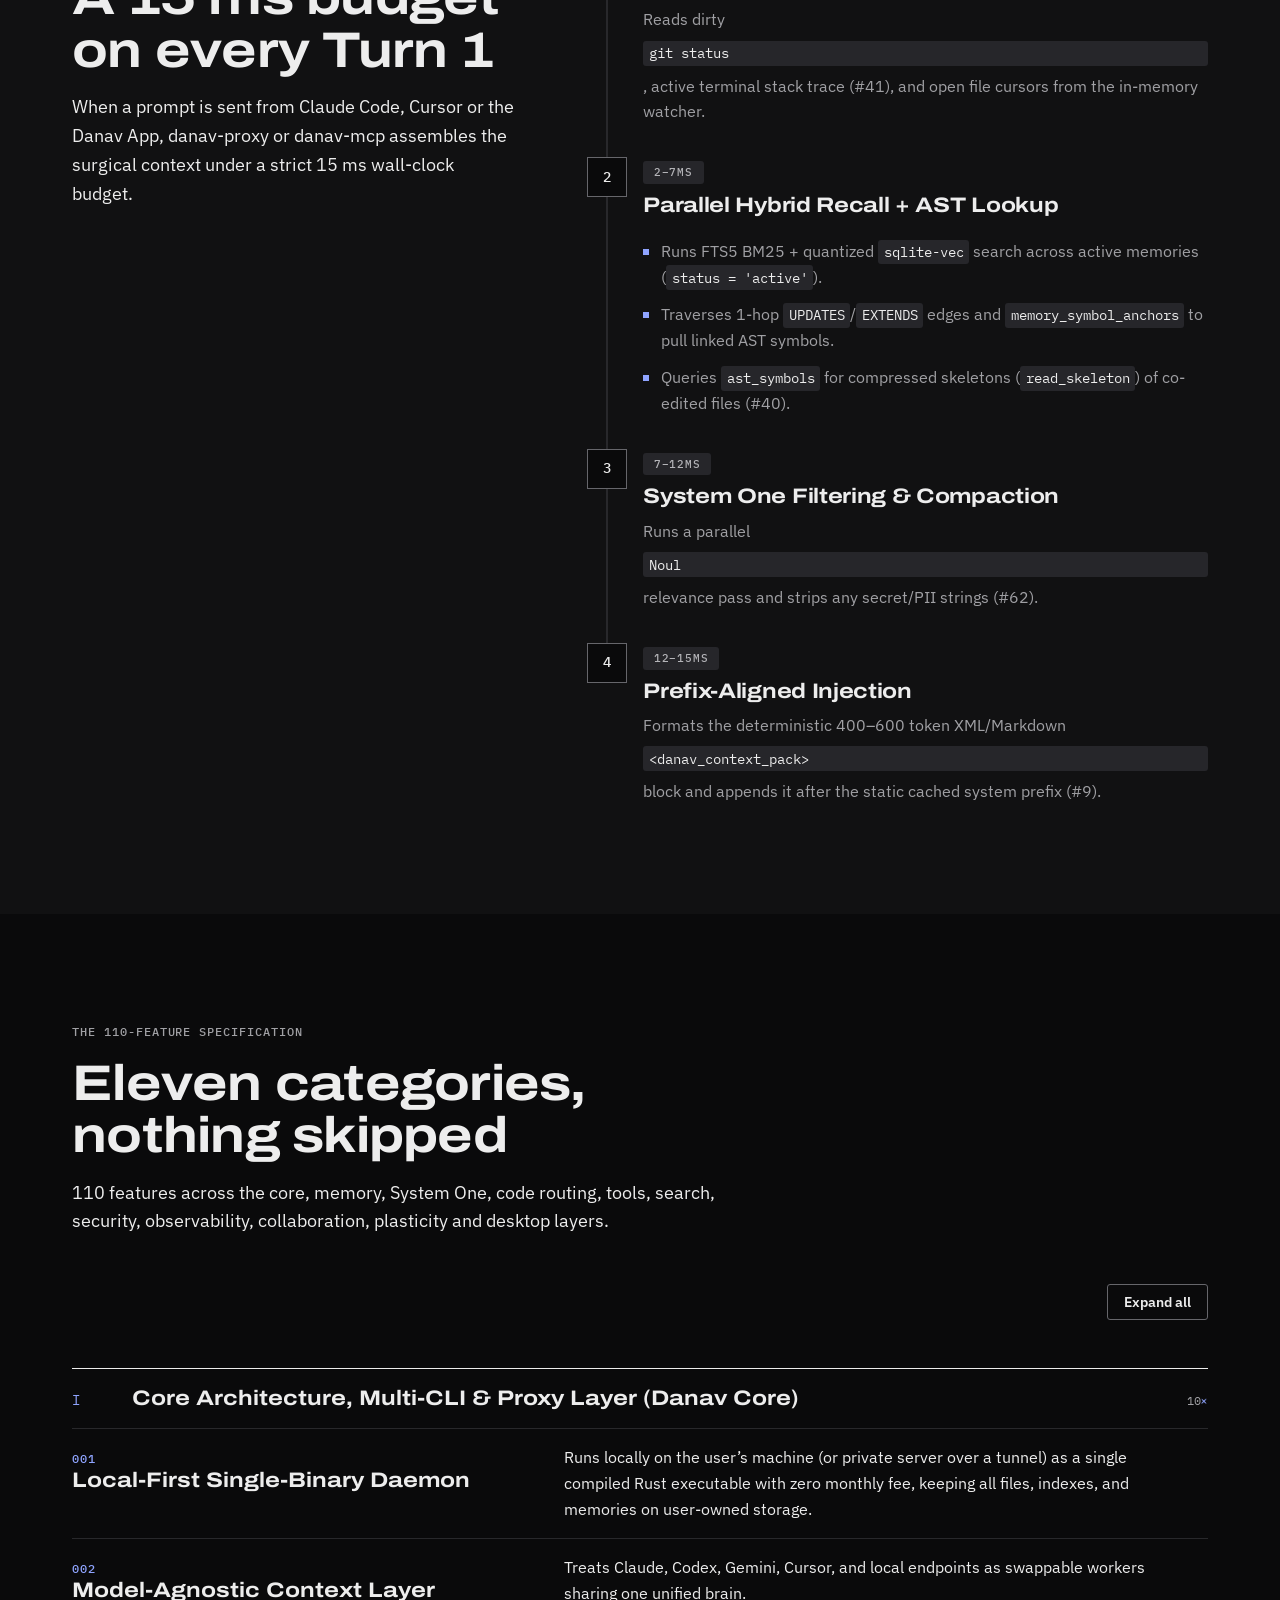
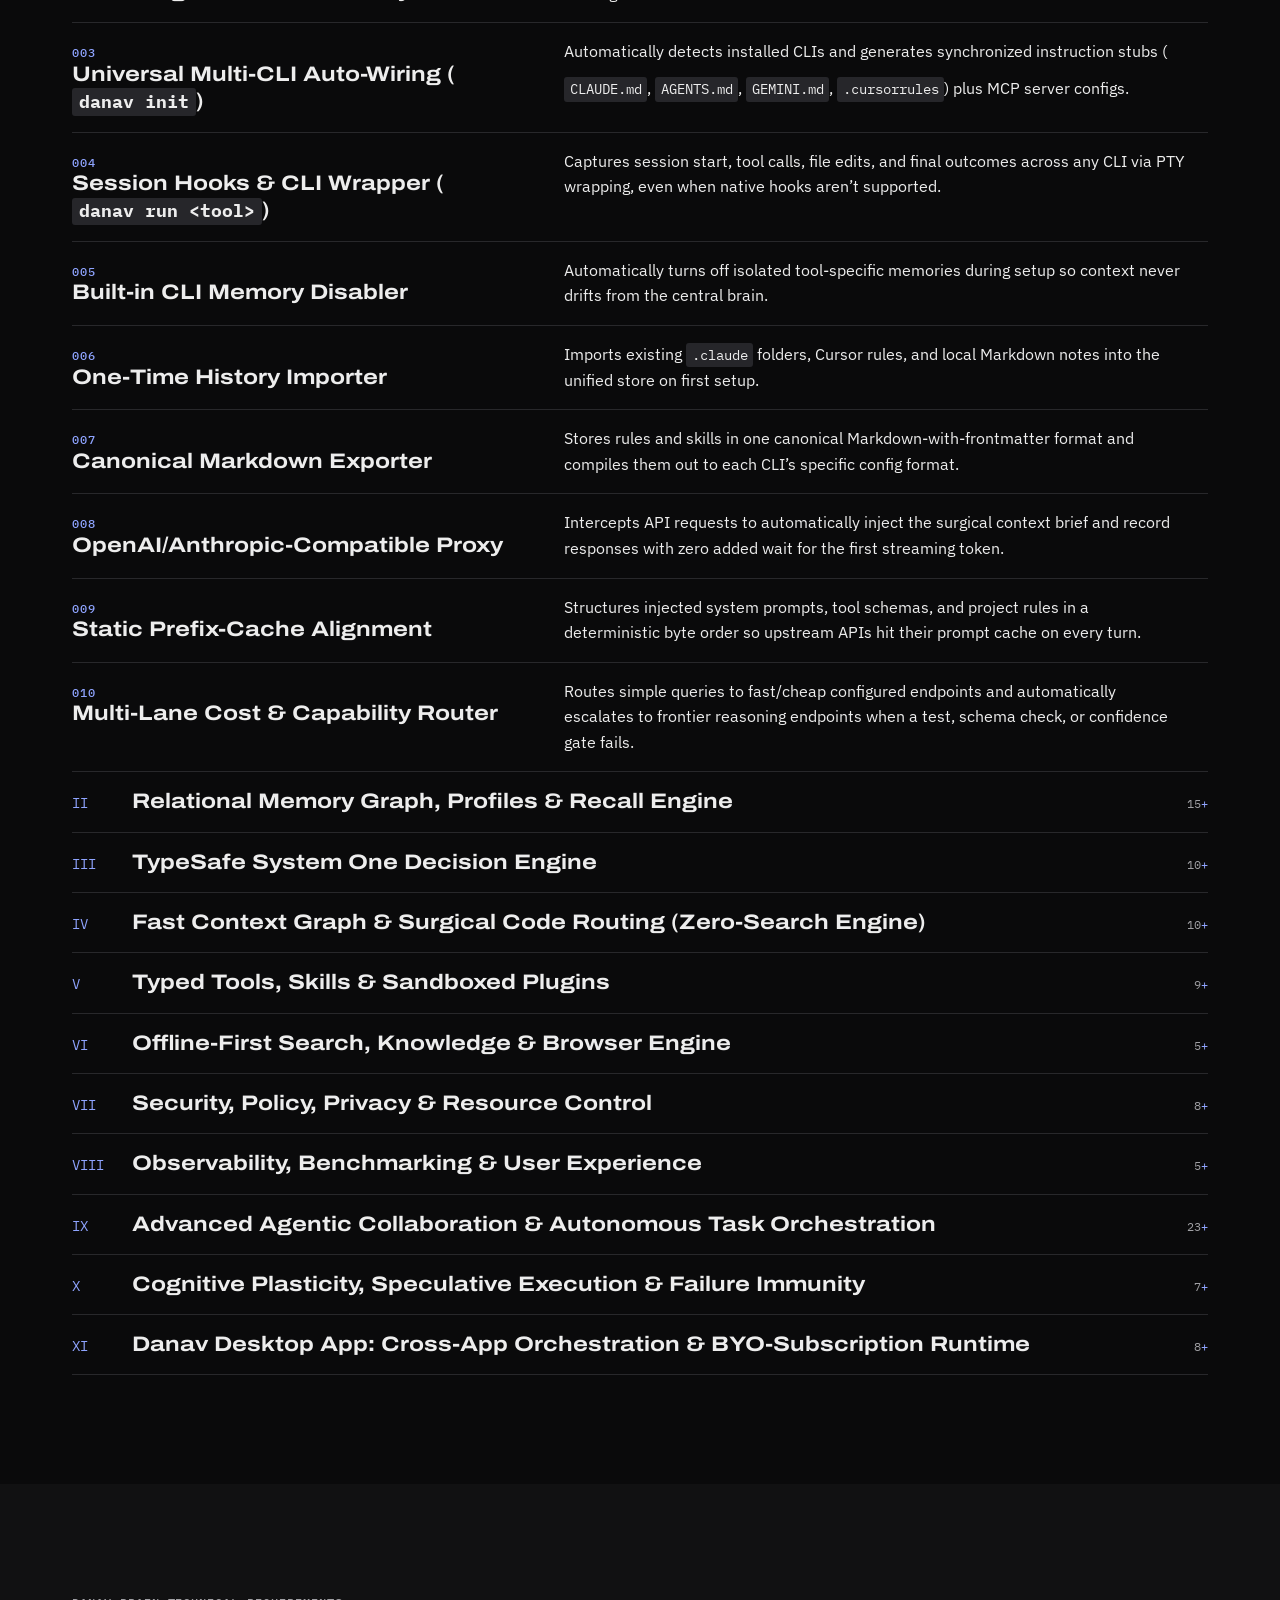
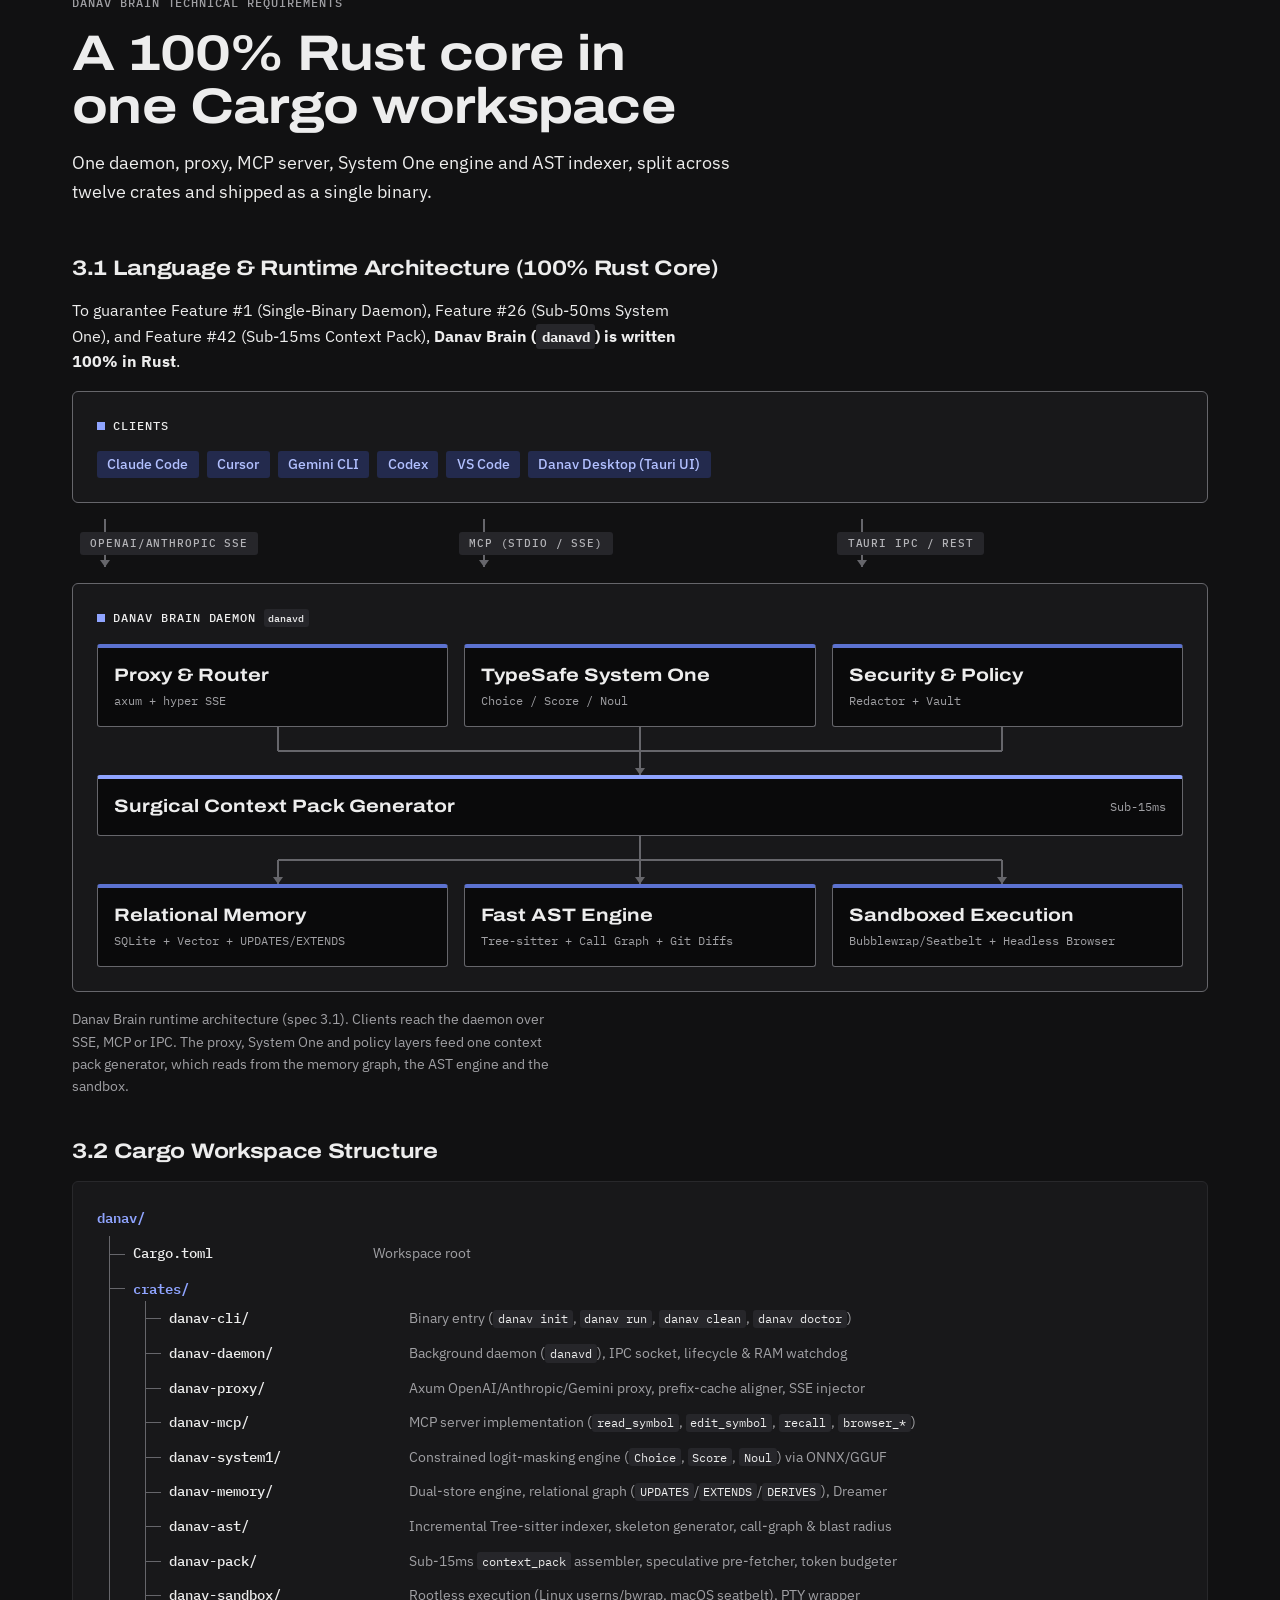
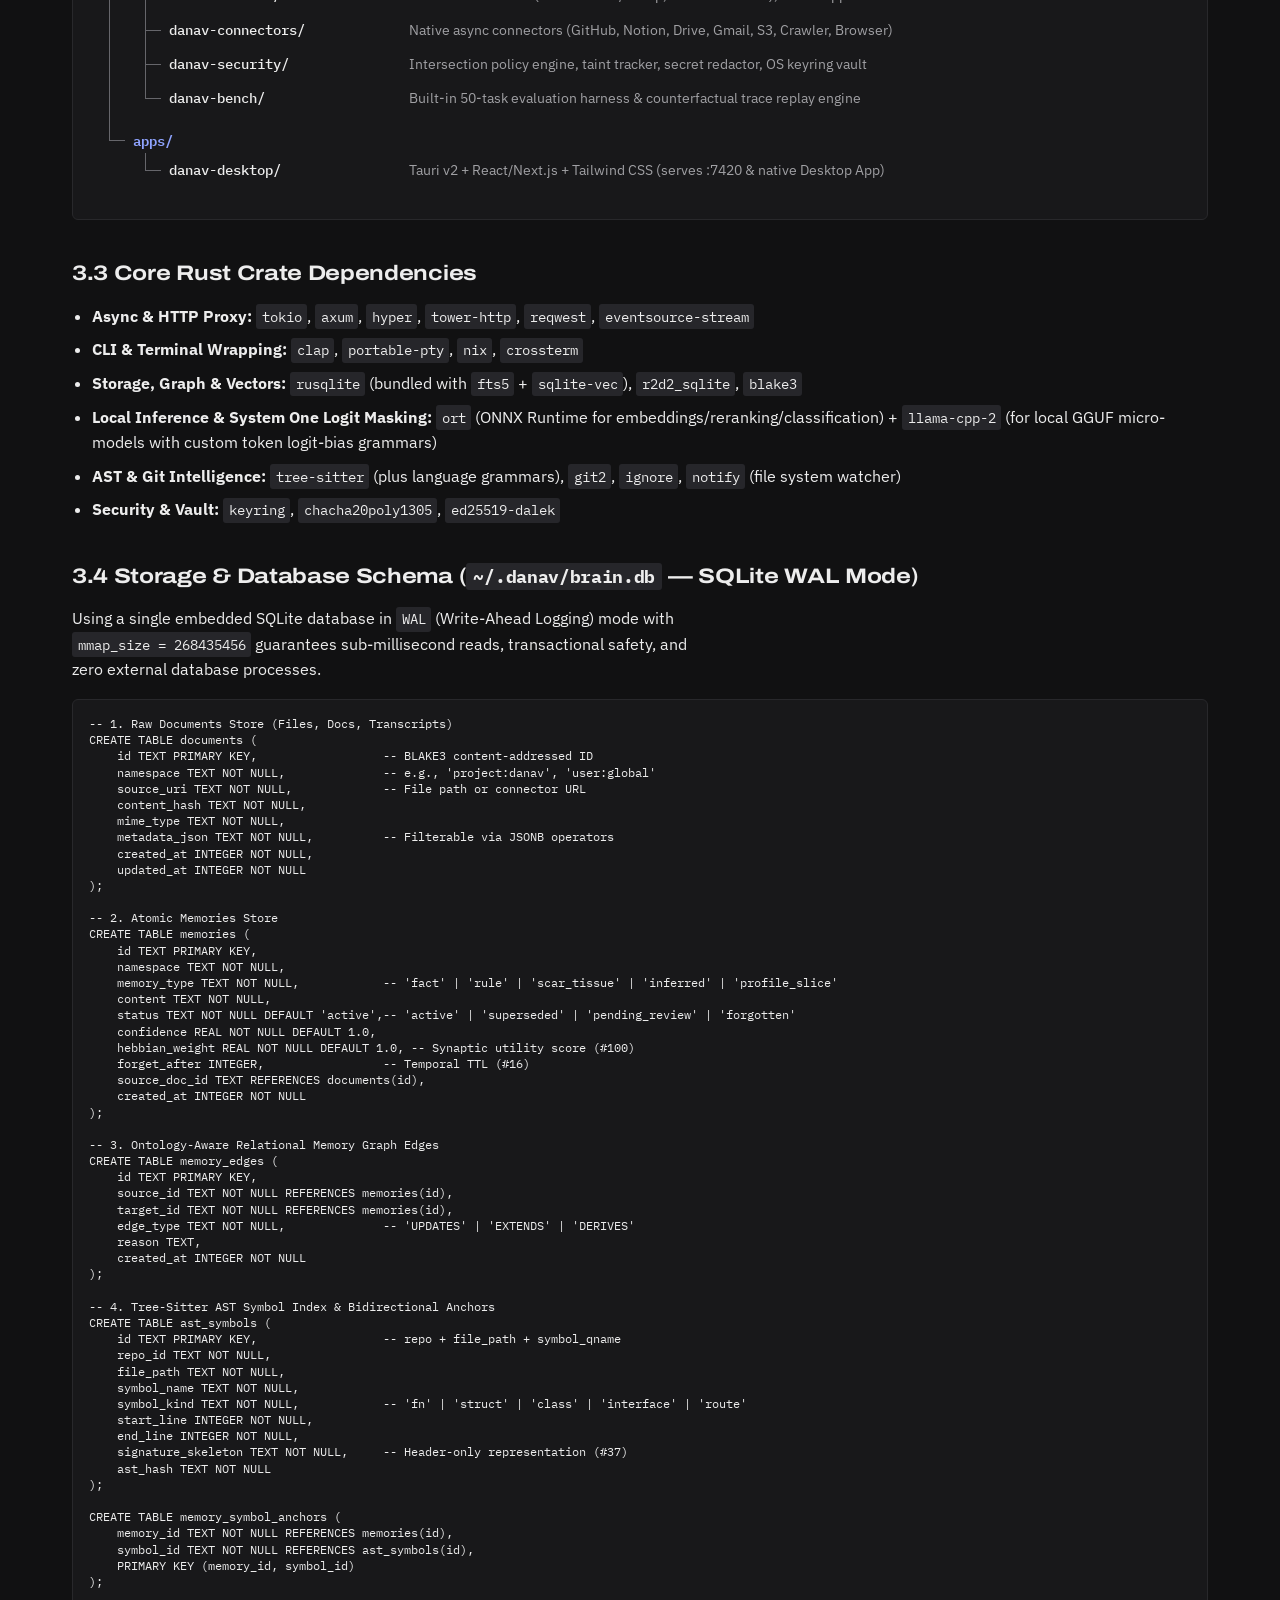
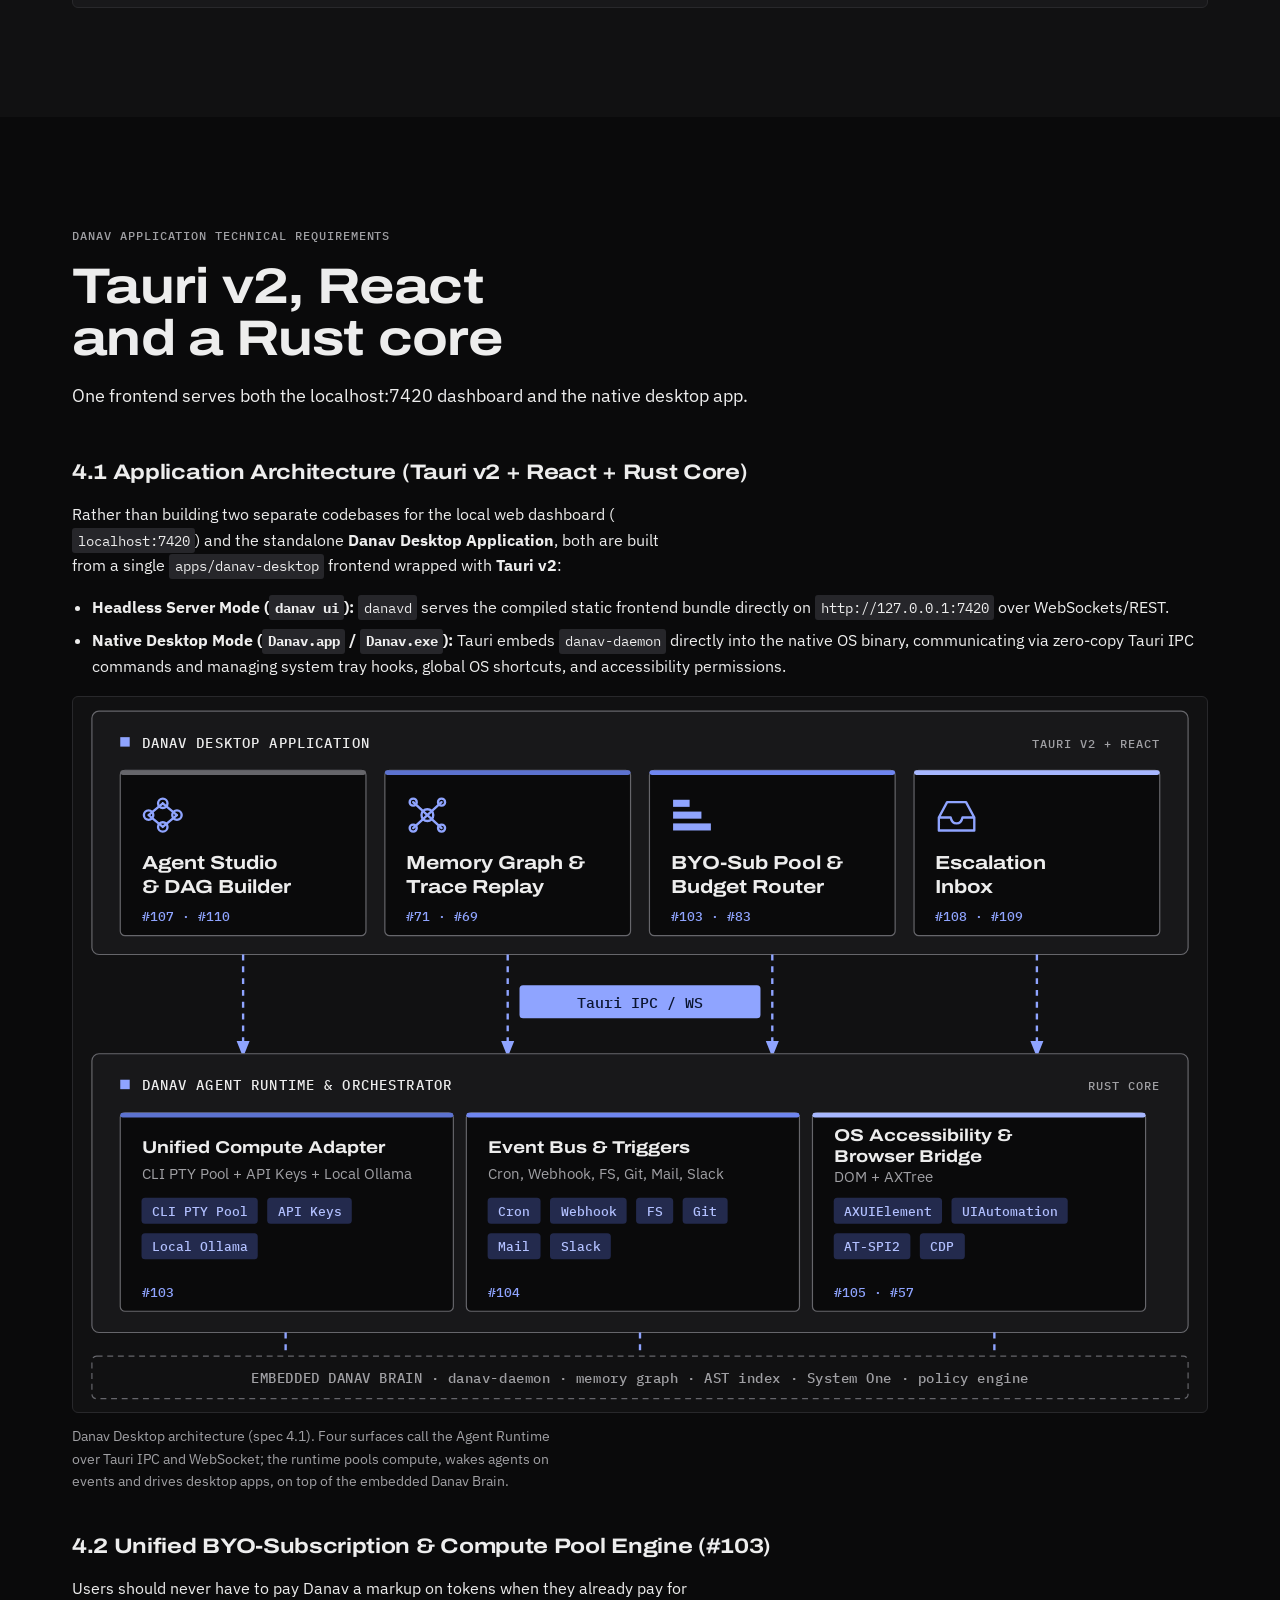
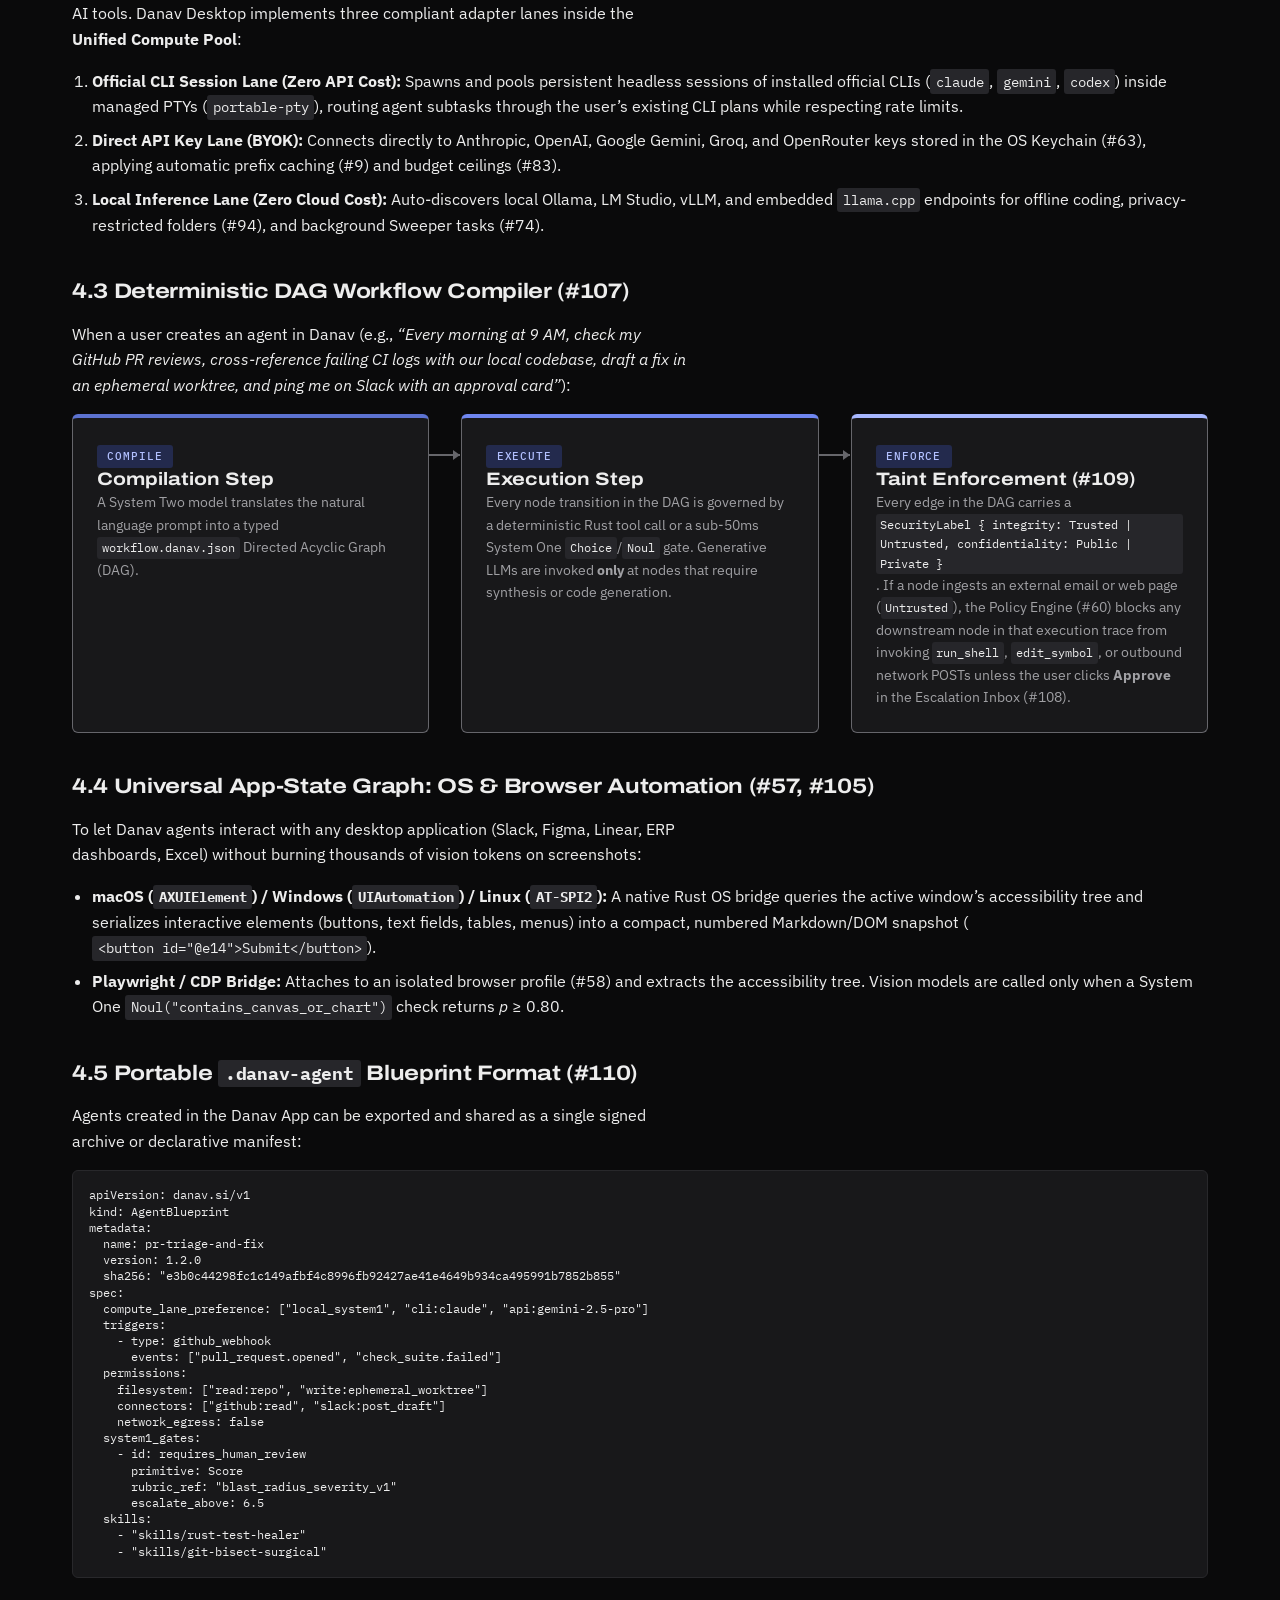
==== commit 0176ee84: "fix: update domain from danav.ai to danav.si across all metadata, specs, and sitemaps" ====
--- a/index.html
+++ b/index.html
@@ -12,14 +12,14 @@
   <meta name="robots" content="index, follow">
   <meta name="theme-color" content="#0c0d12">
   <meta name="color-scheme" content="dark light">
-  <link rel="canonical" href="https://danav.ai/">
+  <link rel="canonical" href="https://danav.si/">
 
   <!-- Open Graph / Facebook -->
   <meta property="og:type" content="website">
-  <meta property="og:url" content="https://danav.ai/">
+  <meta property="og:url" content="https://danav.si/">
   <meta property="og:title" content="Danav — One brain, every model | Super Intelligence own, on hardware you own">
   <meta property="og:description" content="Local-first cognitive infrastructure and autonomous agent OS built 100% in Rust and Tauri. Unify your AI tools with a shared relational memory graph, surgical AST code slicing, and sub-50ms TypeSafe System one routing.">
-  <meta property="og:image" content="https://danav.ai/assets/images/banner.png">
+  <meta property="og:image" content="https://danav.si/assets/images/banner.png">
   <meta property="og:image:width" content="1200">
   <meta property="og:image:height" content="420">
   <meta property="og:image:alt" content="Danav — One brain, every model">
@@ -28,10 +28,10 @@
 
   <!-- Twitter / X -->
   <meta name="twitter:card" content="summary_large_image">
-  <meta name="twitter:url" content="https://danav.ai/">
+  <meta name="twitter:url" content="https://danav.si/">
   <meta name="twitter:title" content="Danav — One brain, every model | Super Intelligence own, on hardware you own">
   <meta name="twitter:description" content="Local-first cognitive infrastructure and autonomous agent OS built 100% in Rust and Tauri. Unify Claude Code, Cursor, Gemini CLI, and local models with zero cloud lock-in.">
-  <meta name="twitter:image" content="https://danav.ai/assets/images/banner.png">
+  <meta name="twitter:image" content="https://danav.si/assets/images/banner.png">
   <meta name="twitter:image:alt" content="Danav — One brain, every model">
 
   <!-- Favicons and Touch Icons -->
@@ -58,13 +58,13 @@
           "price": "0",
           "priceCurrency": "USD"
         },
-        "url": "https://danav.ai/"
+        "url": "https://danav.si/"
       },
       {
         "@type": "Organization",
         "name": "Danav",
-        "url": "https://danav.ai/",
-        "logo": "https://danav.ai/assets/images/logo-512x512.png",
+        "url": "https://danav.si/",
+        "logo": "https://danav.si/assets/images/logo-512x512.png",
         "sameAs": [
           "https://github.com/danavsi/danavsi"
         ]
@@ -2805,7 +2805,7 @@
 <code>.danav-agent</code> Blueprint Format (#110)</h3>
 <p>Agents created in the Danav App can be exported and shared as a
 single signed archive or declarative manifest:</p>
-<pre class="yaml"><code>apiVersion: danav.ai/v1
+<pre class="yaml"><code>apiVersion: danav.si/v1
 kind: AgentBlueprint
 metadata:
   name: pr-triage-and-fix
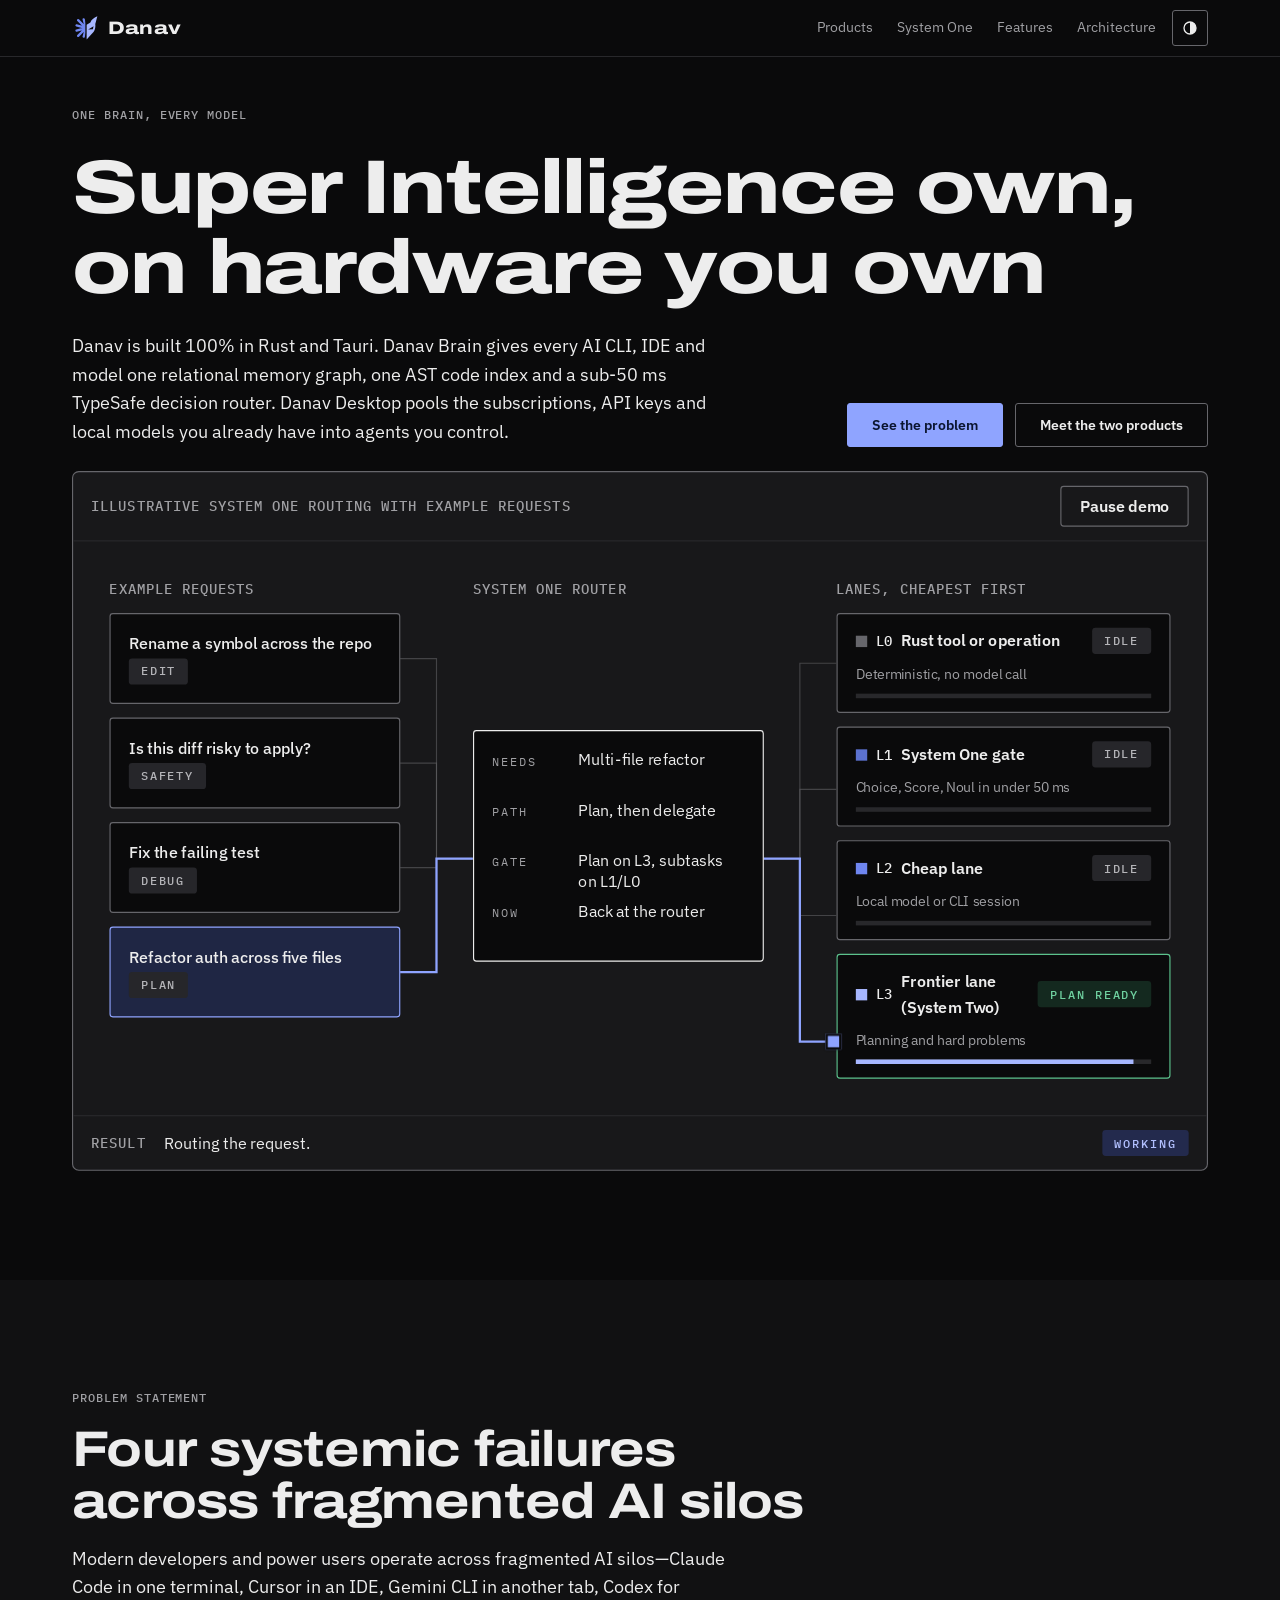
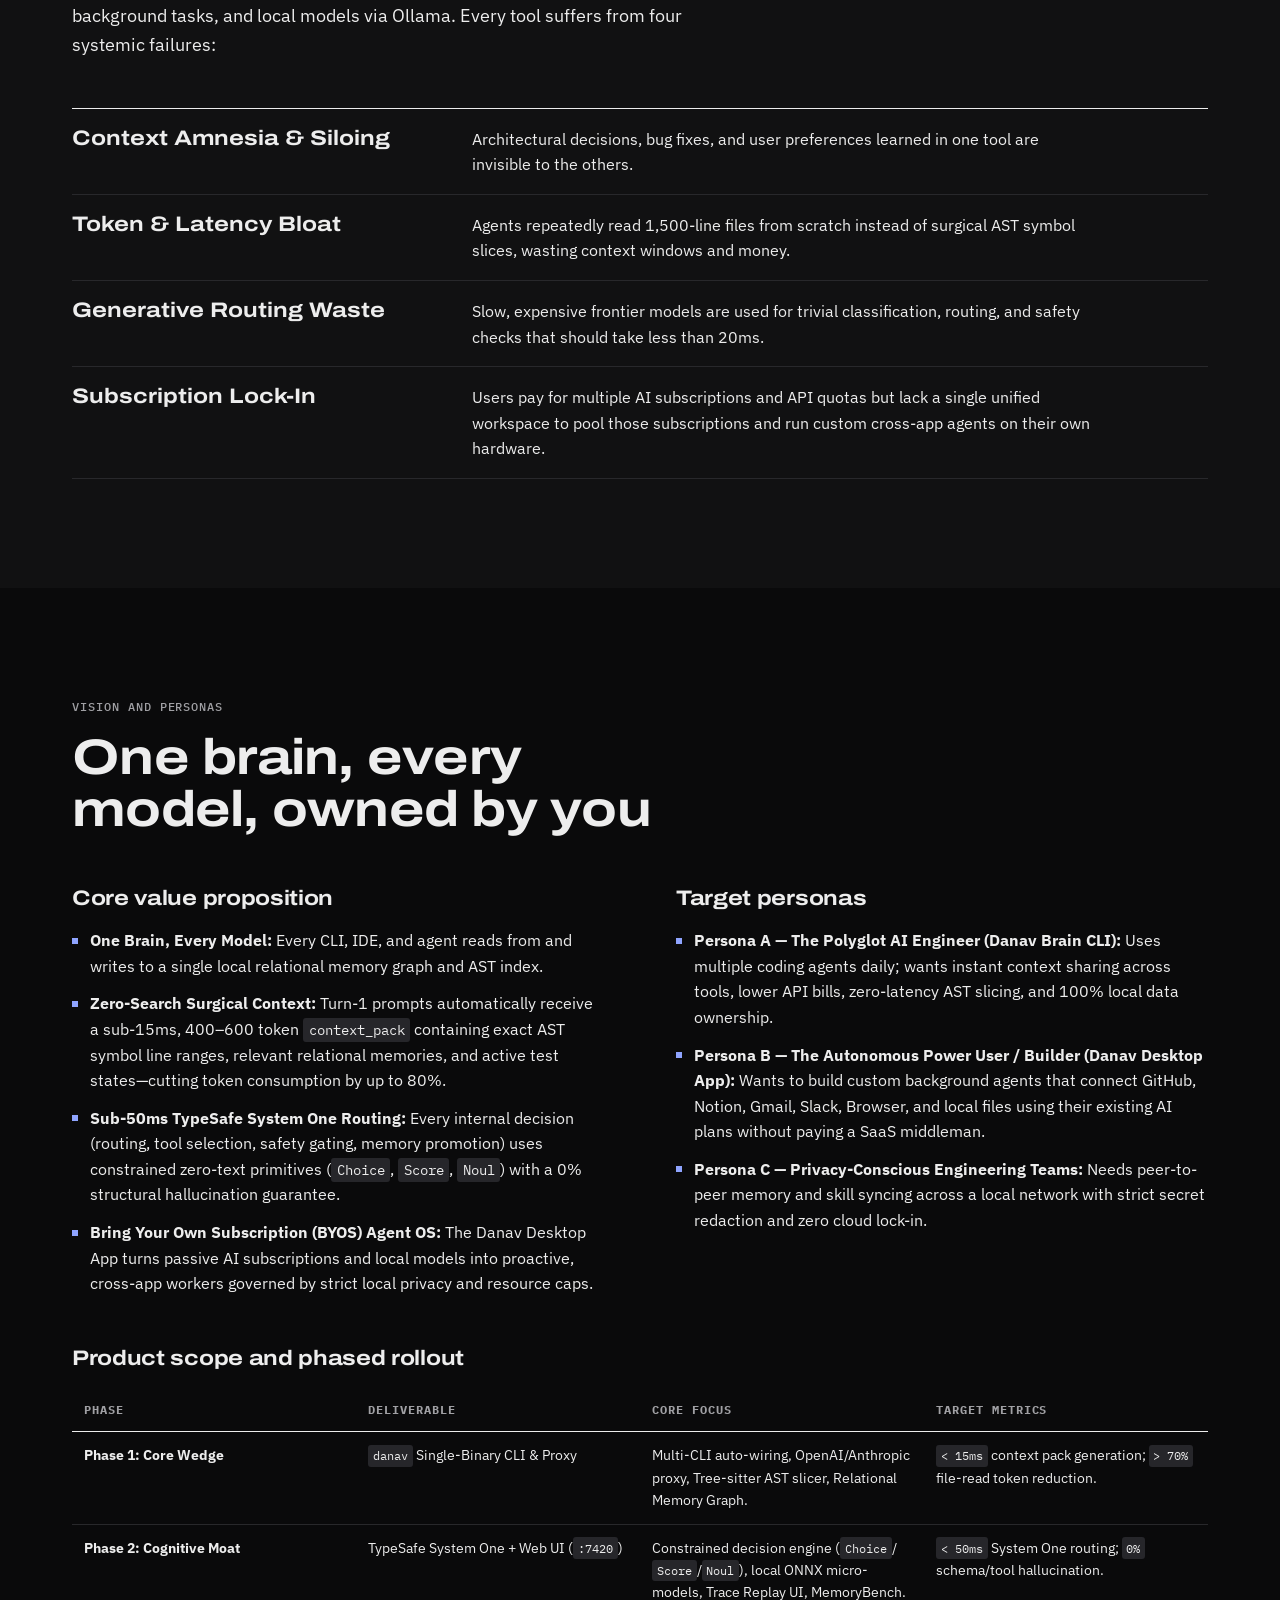
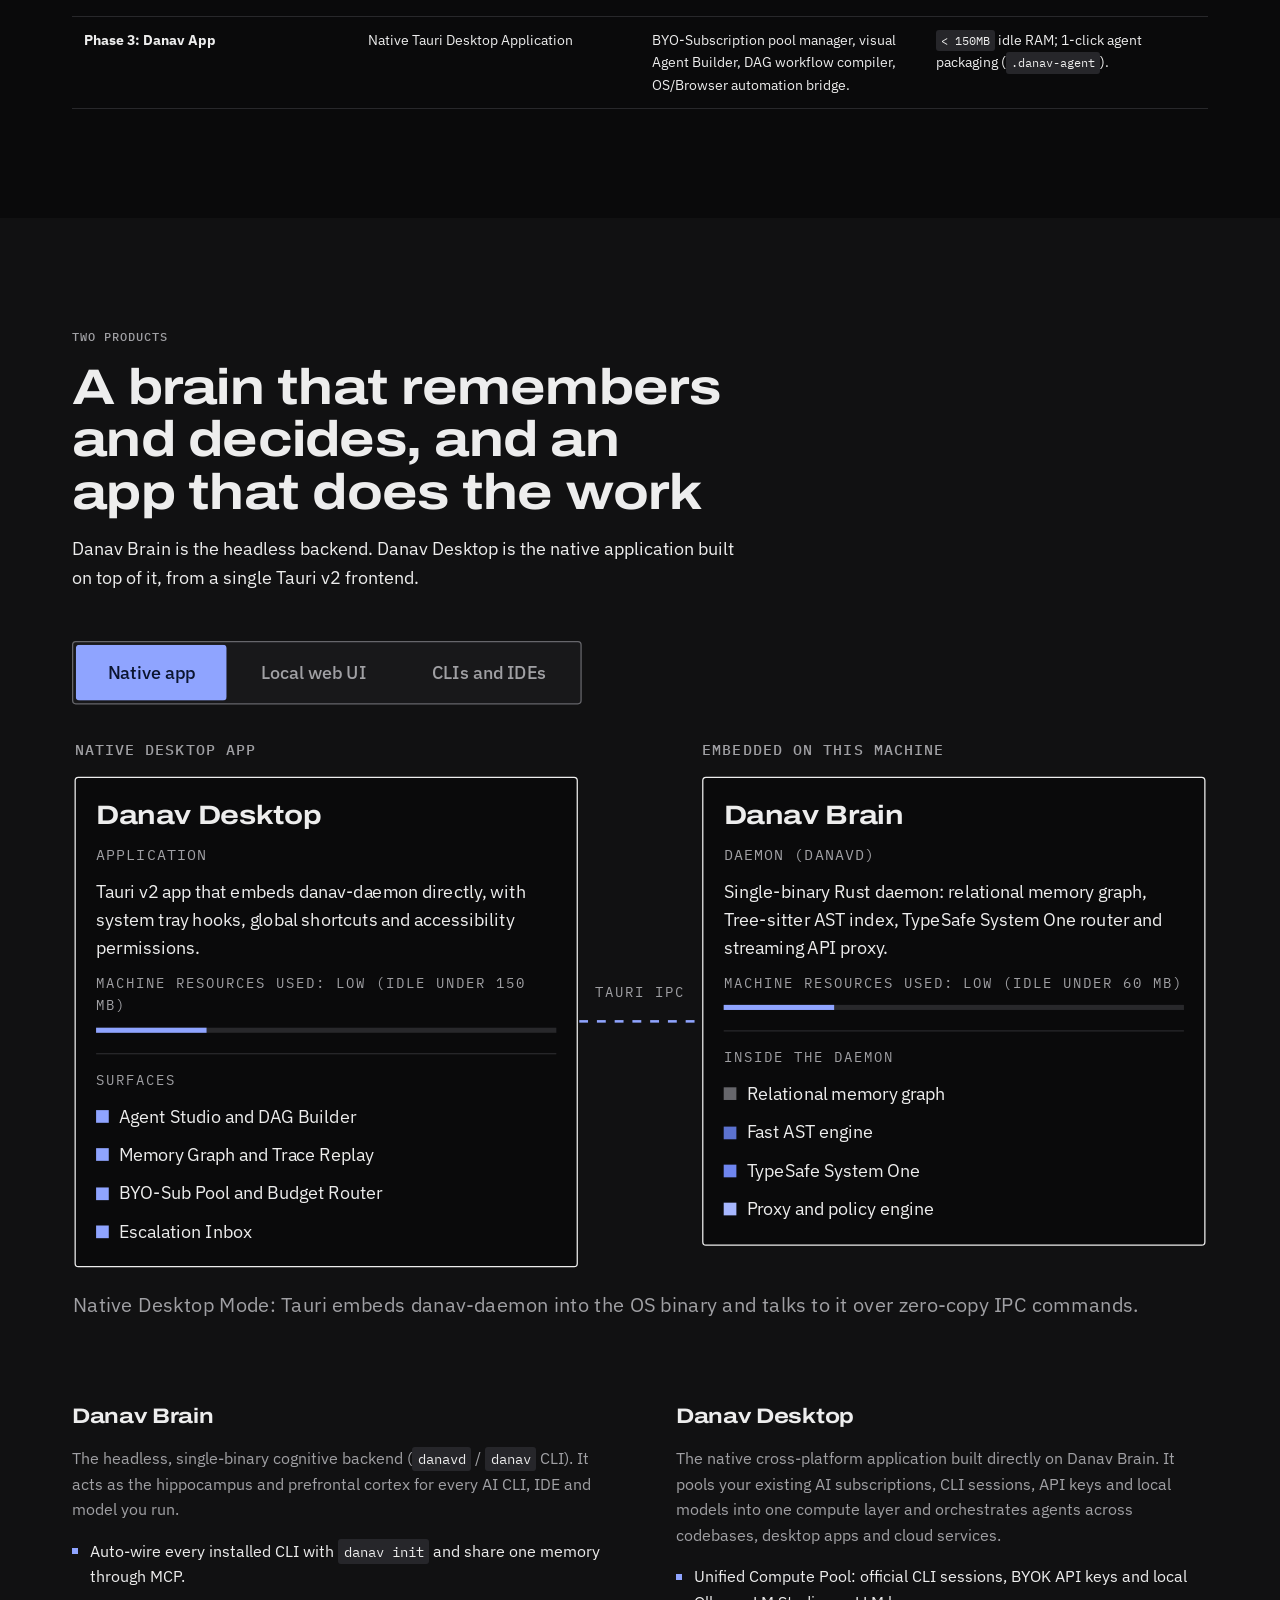
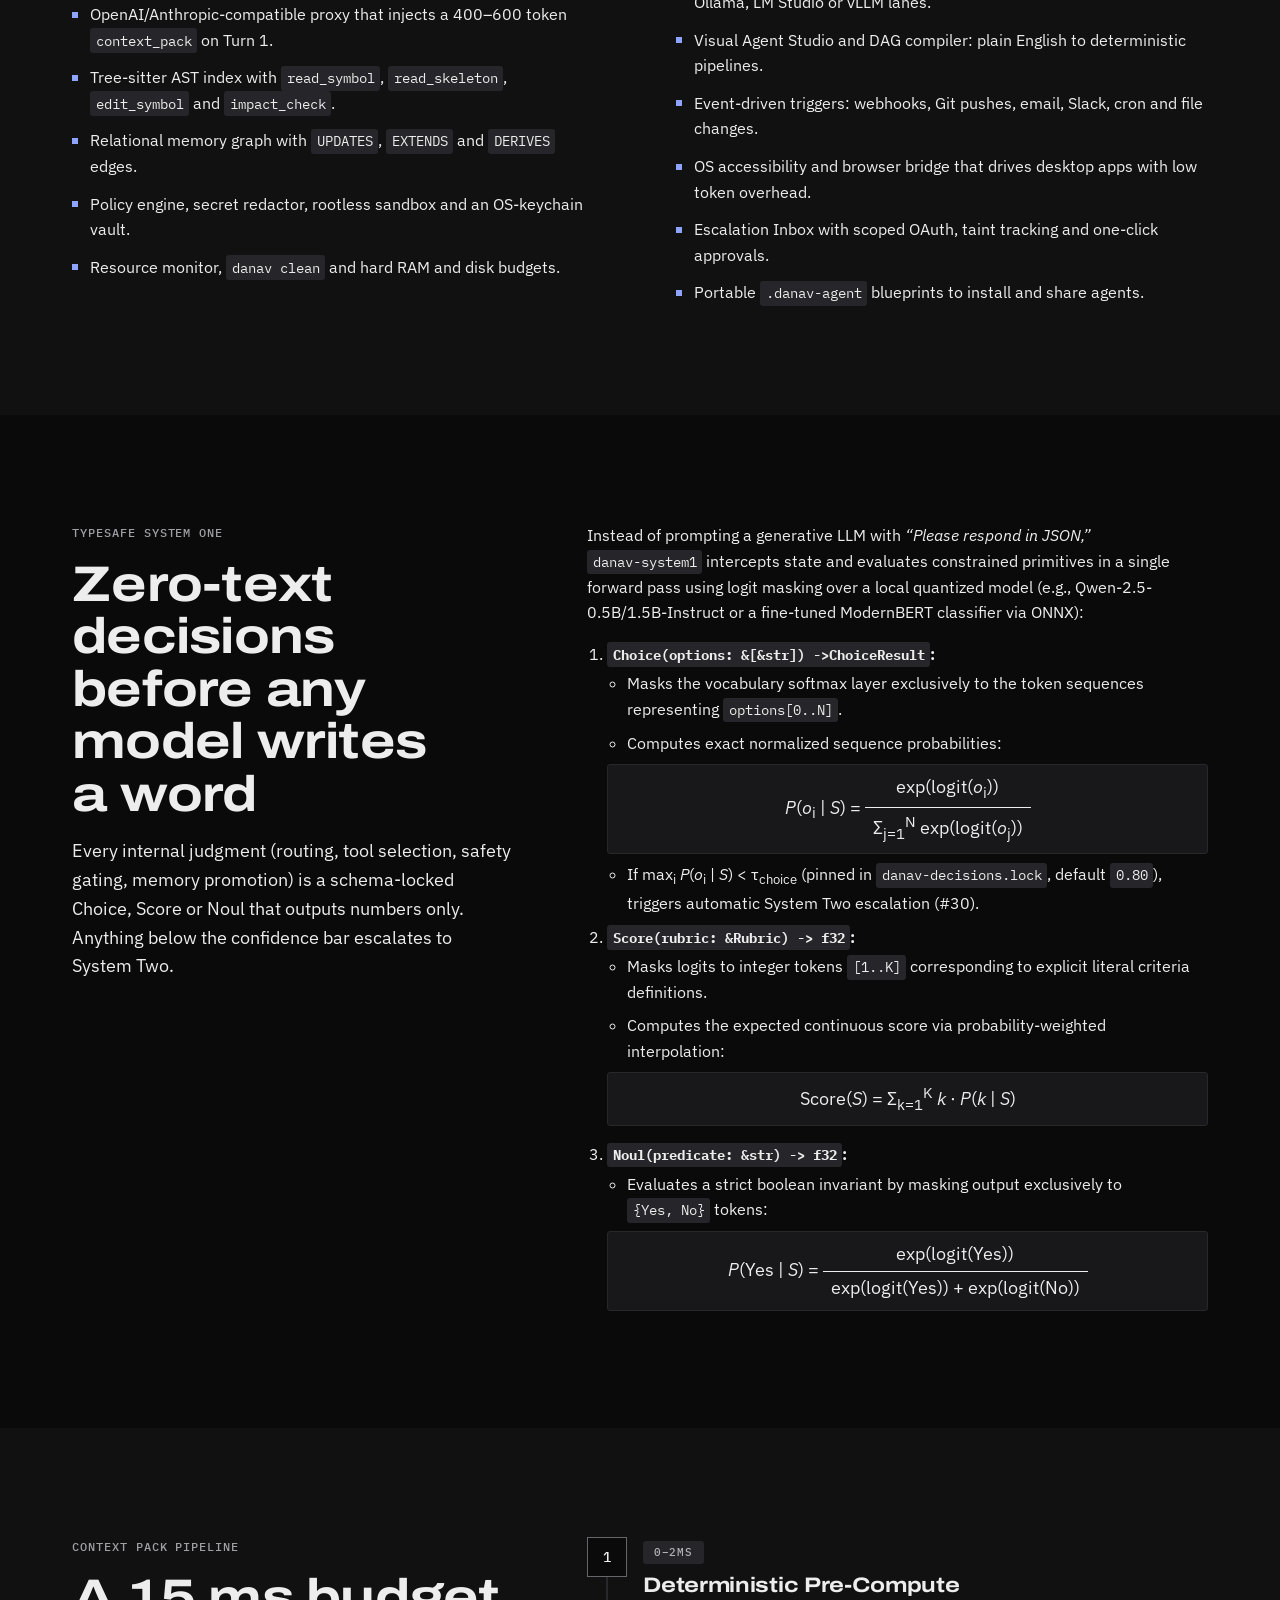
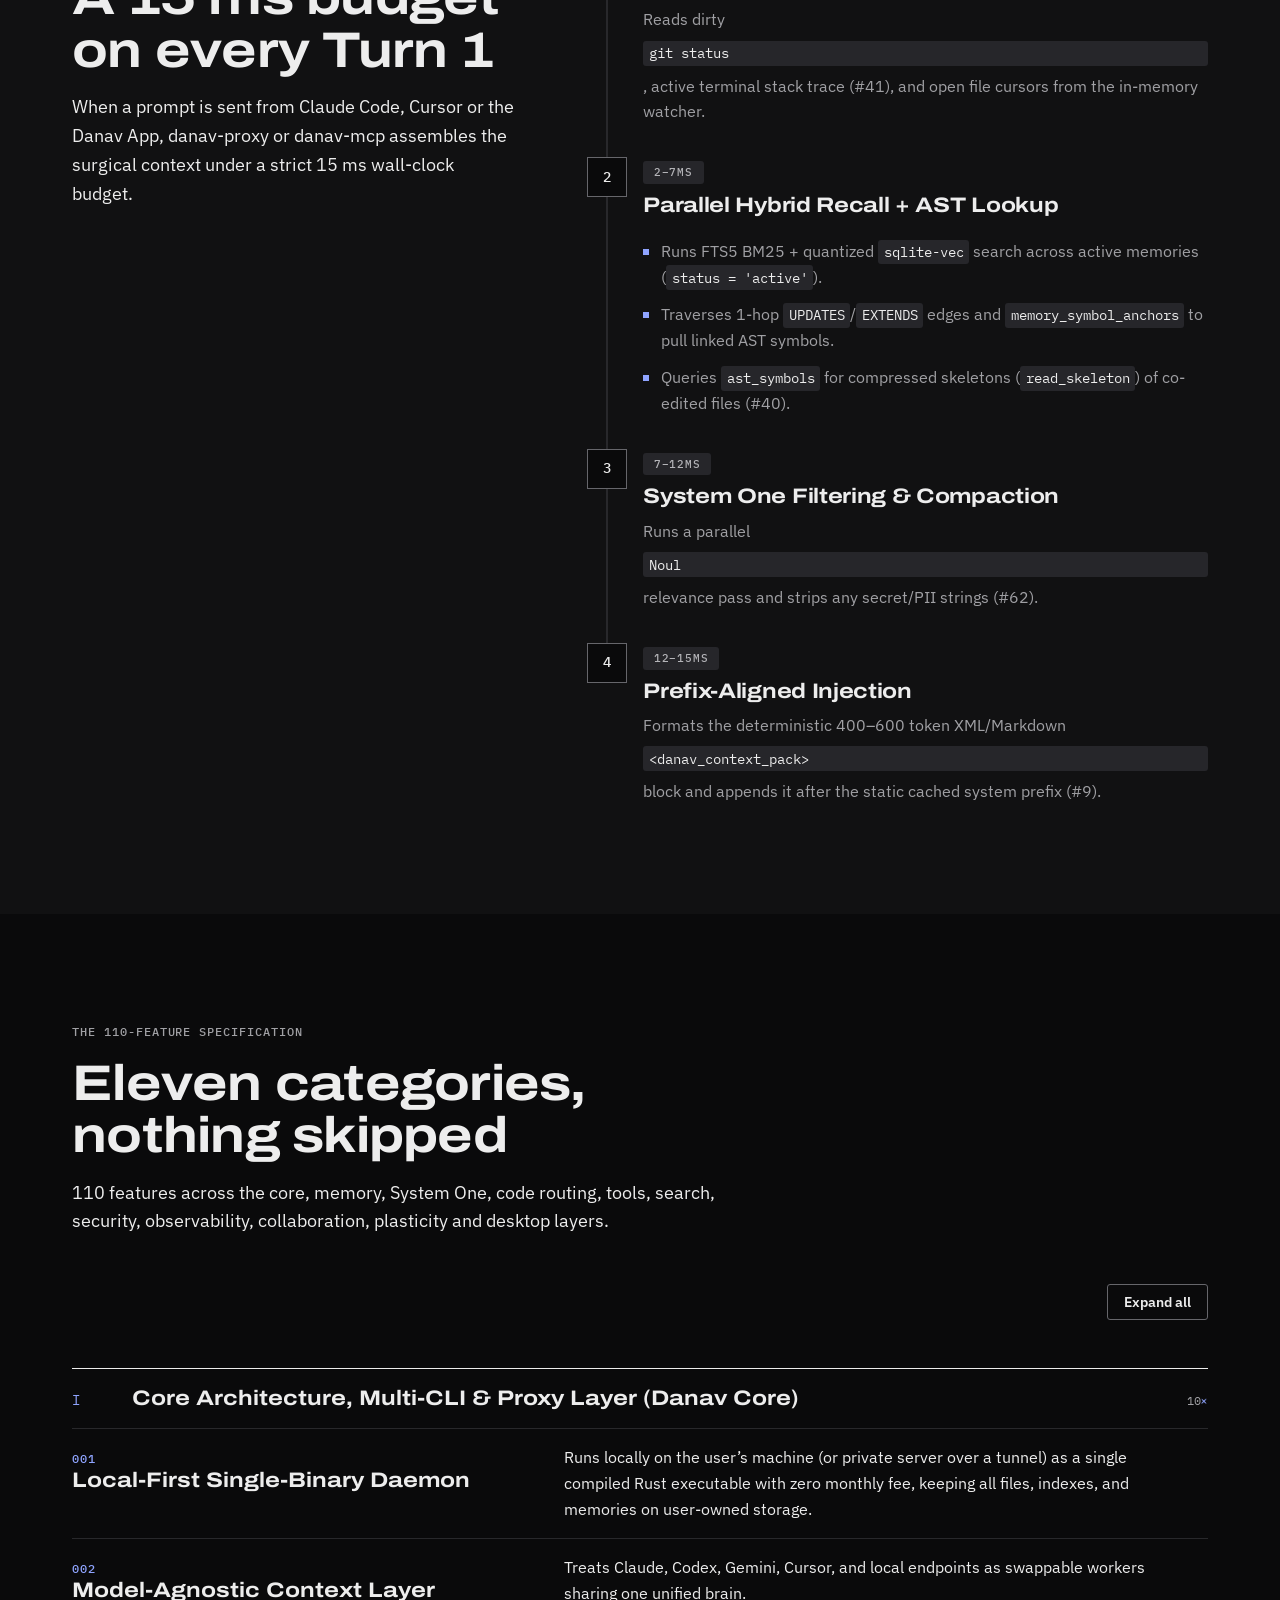
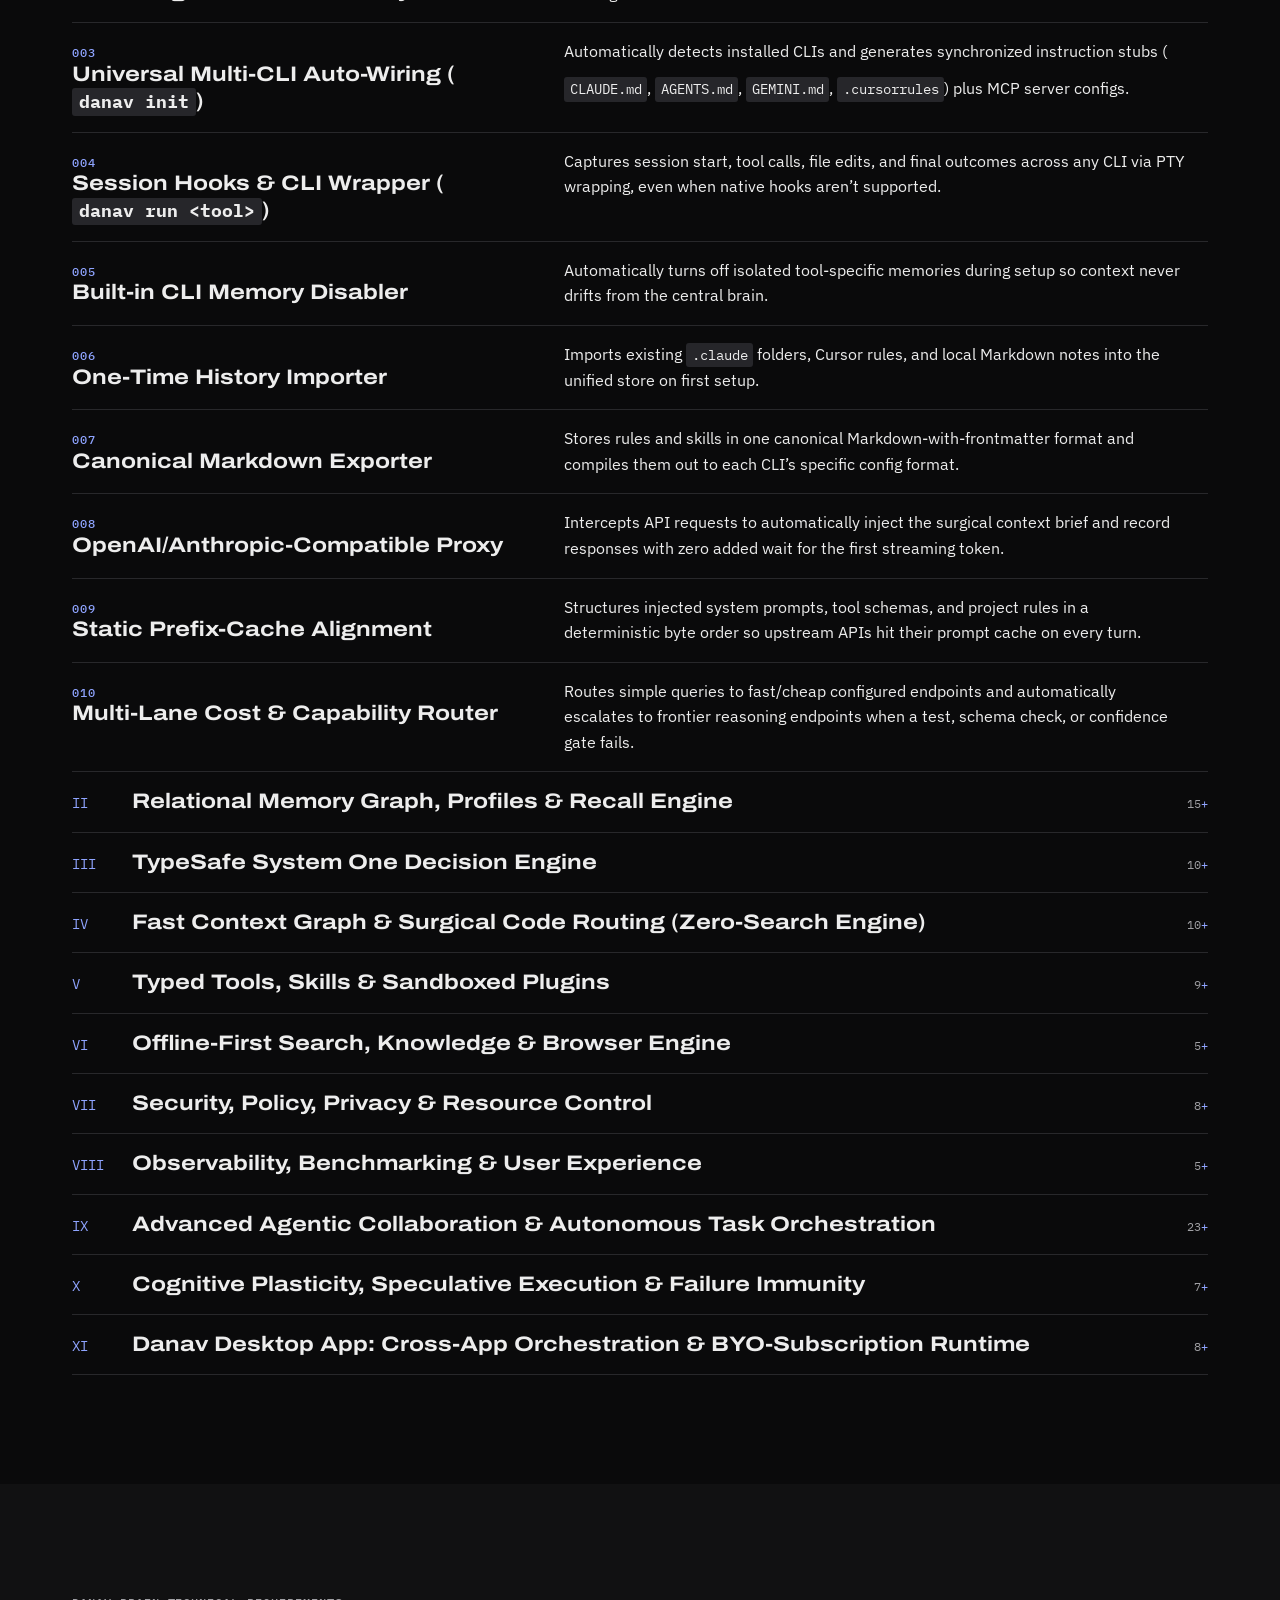
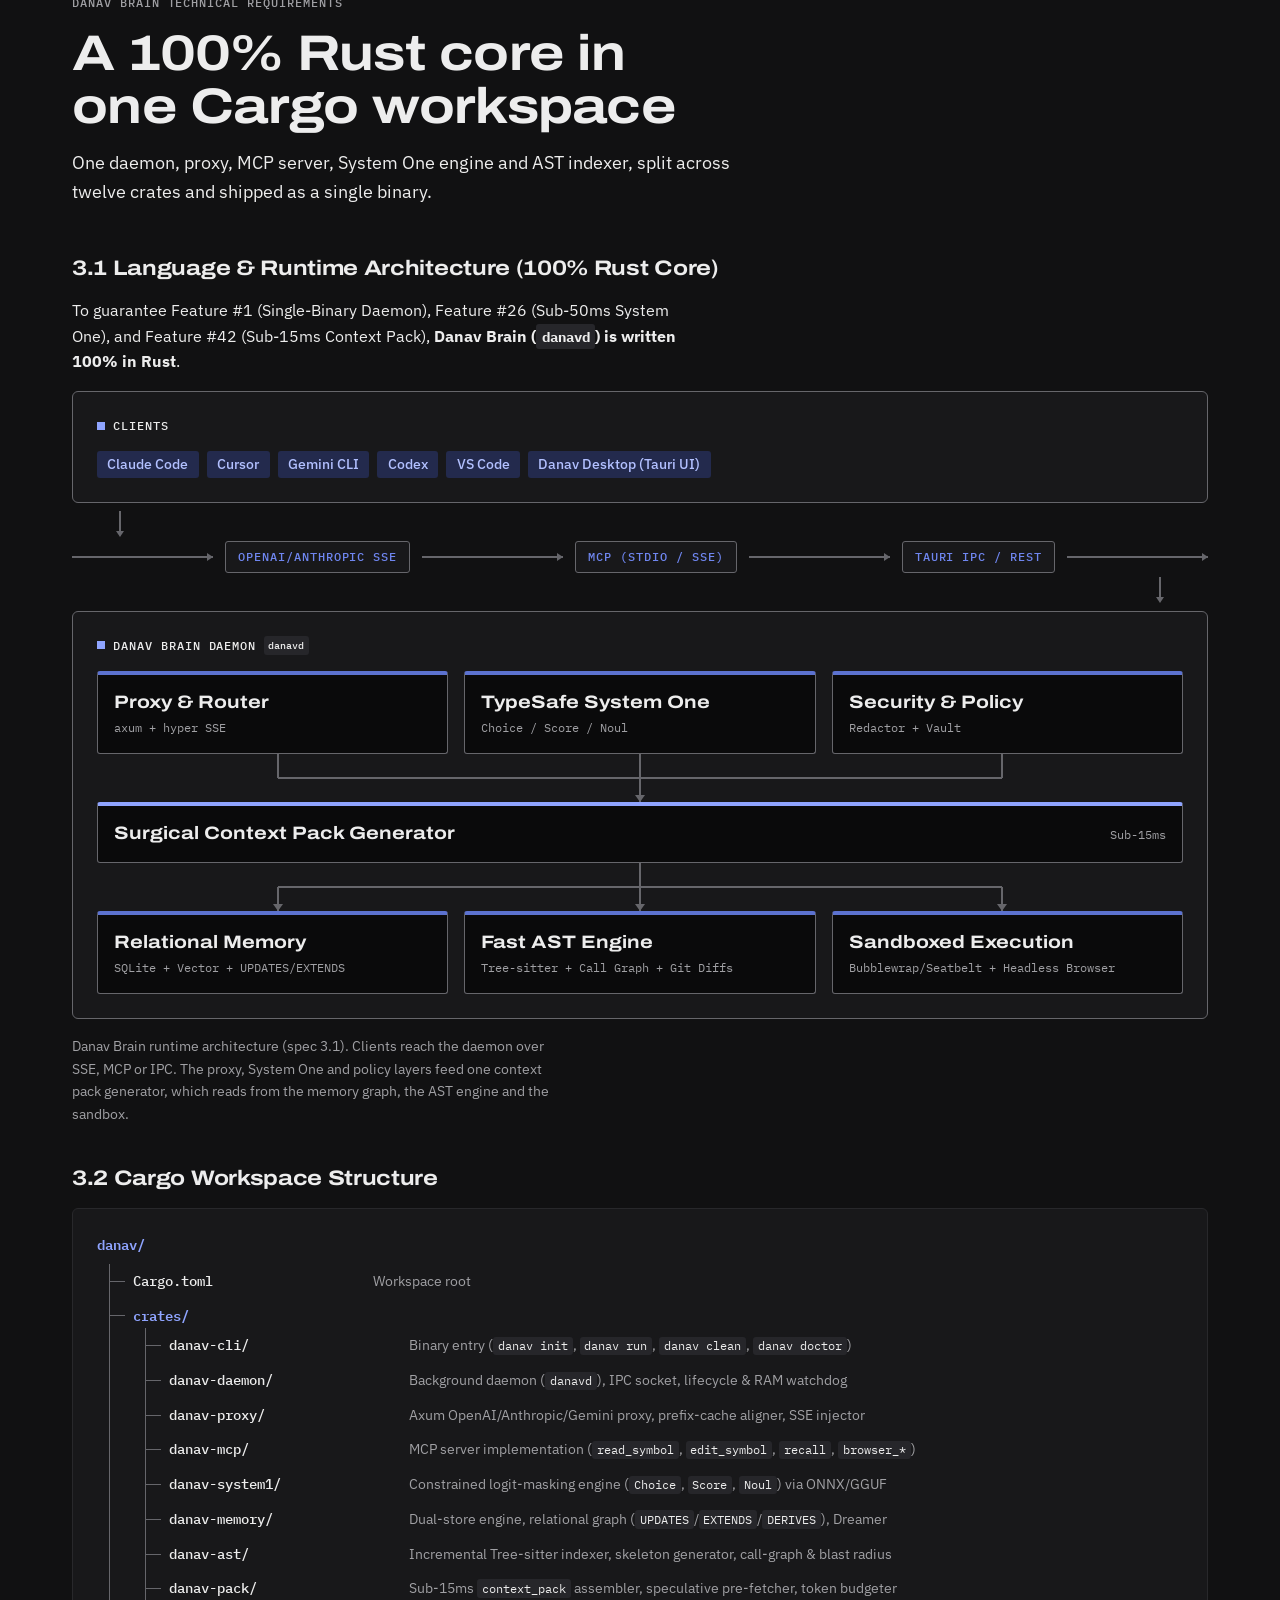
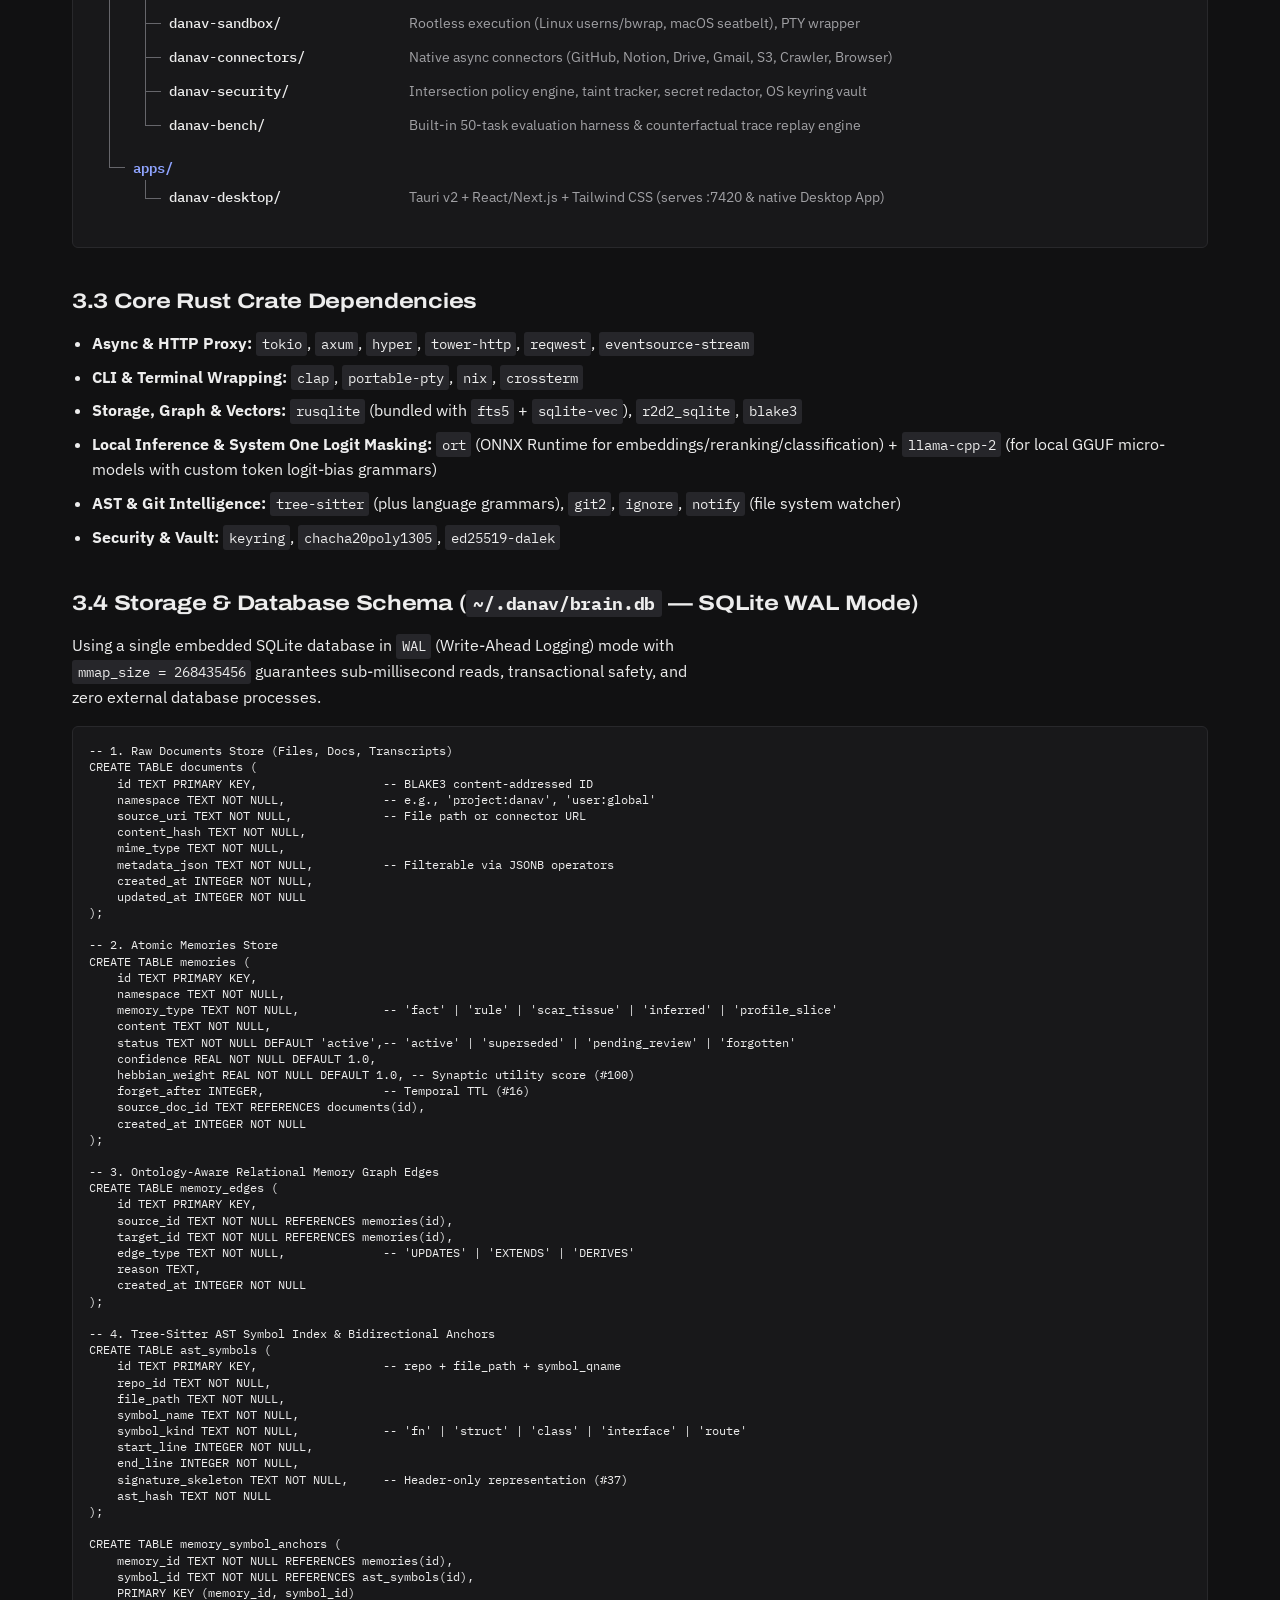
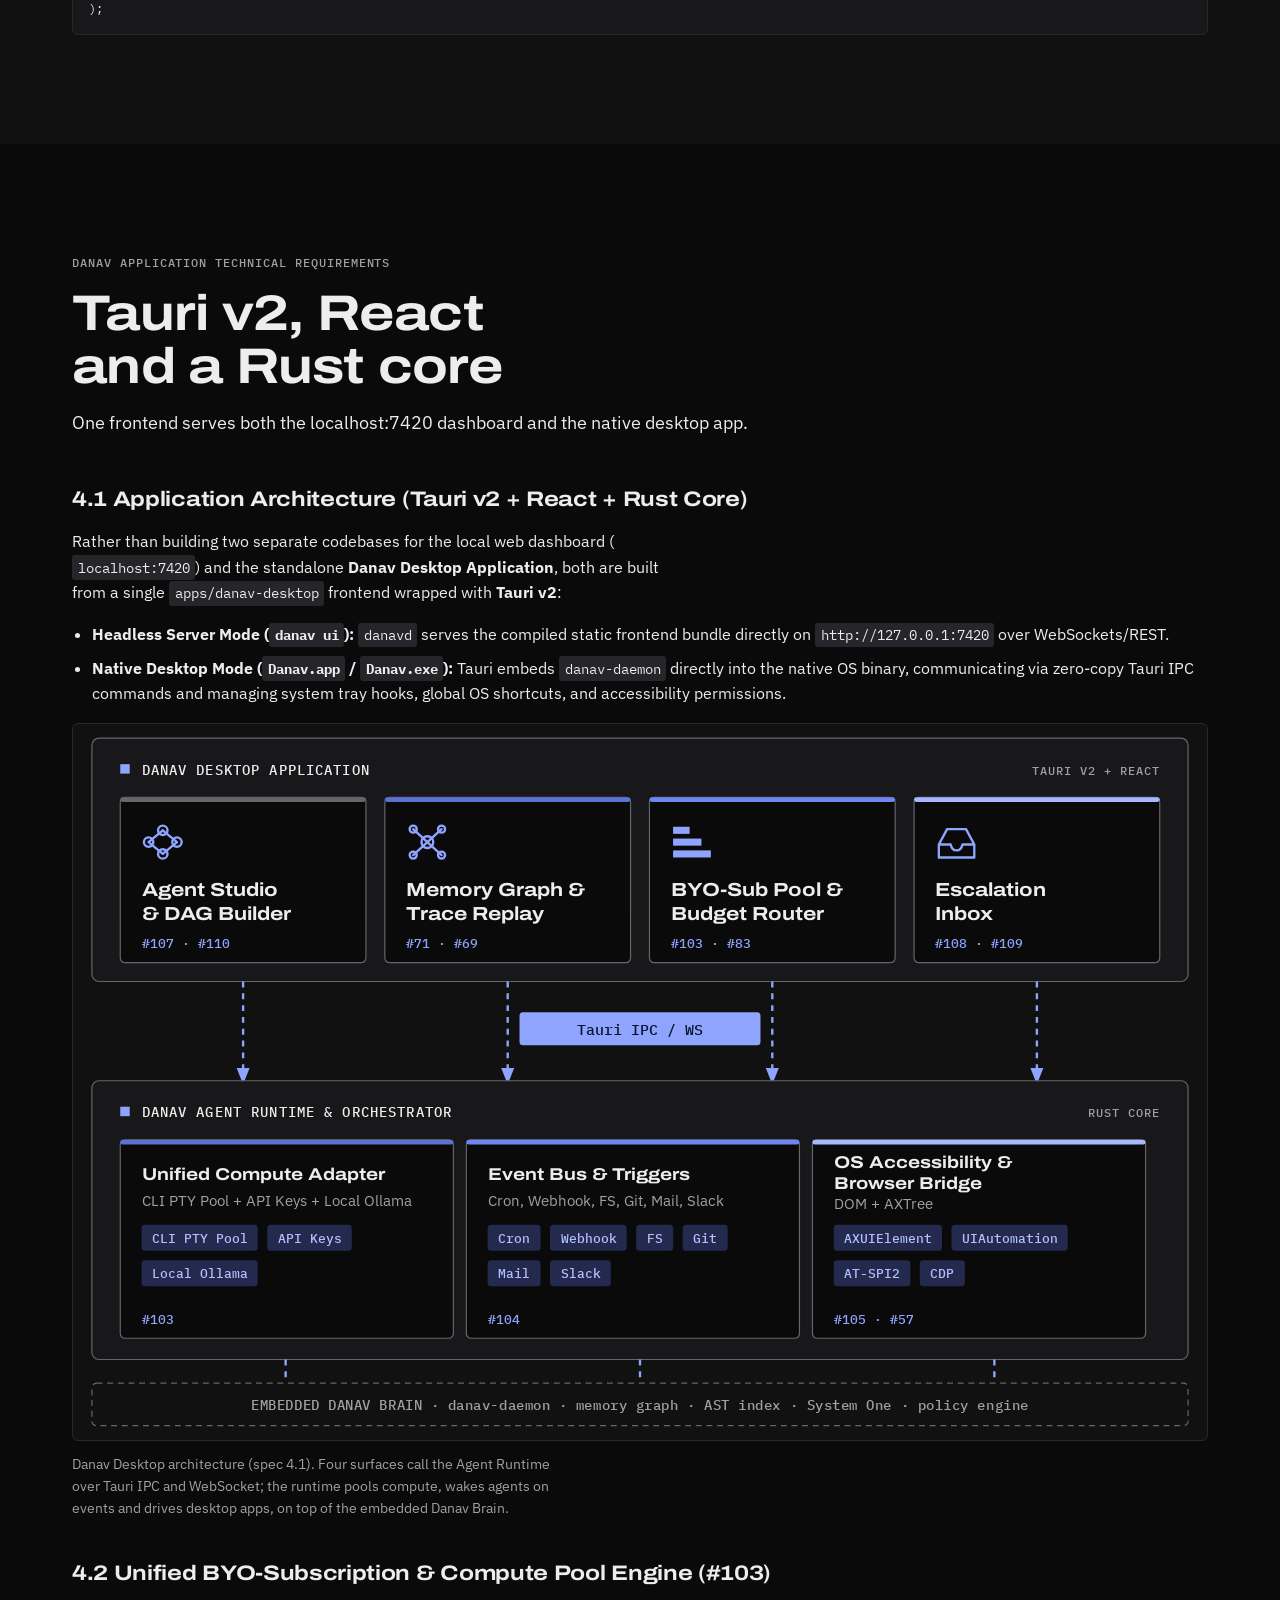
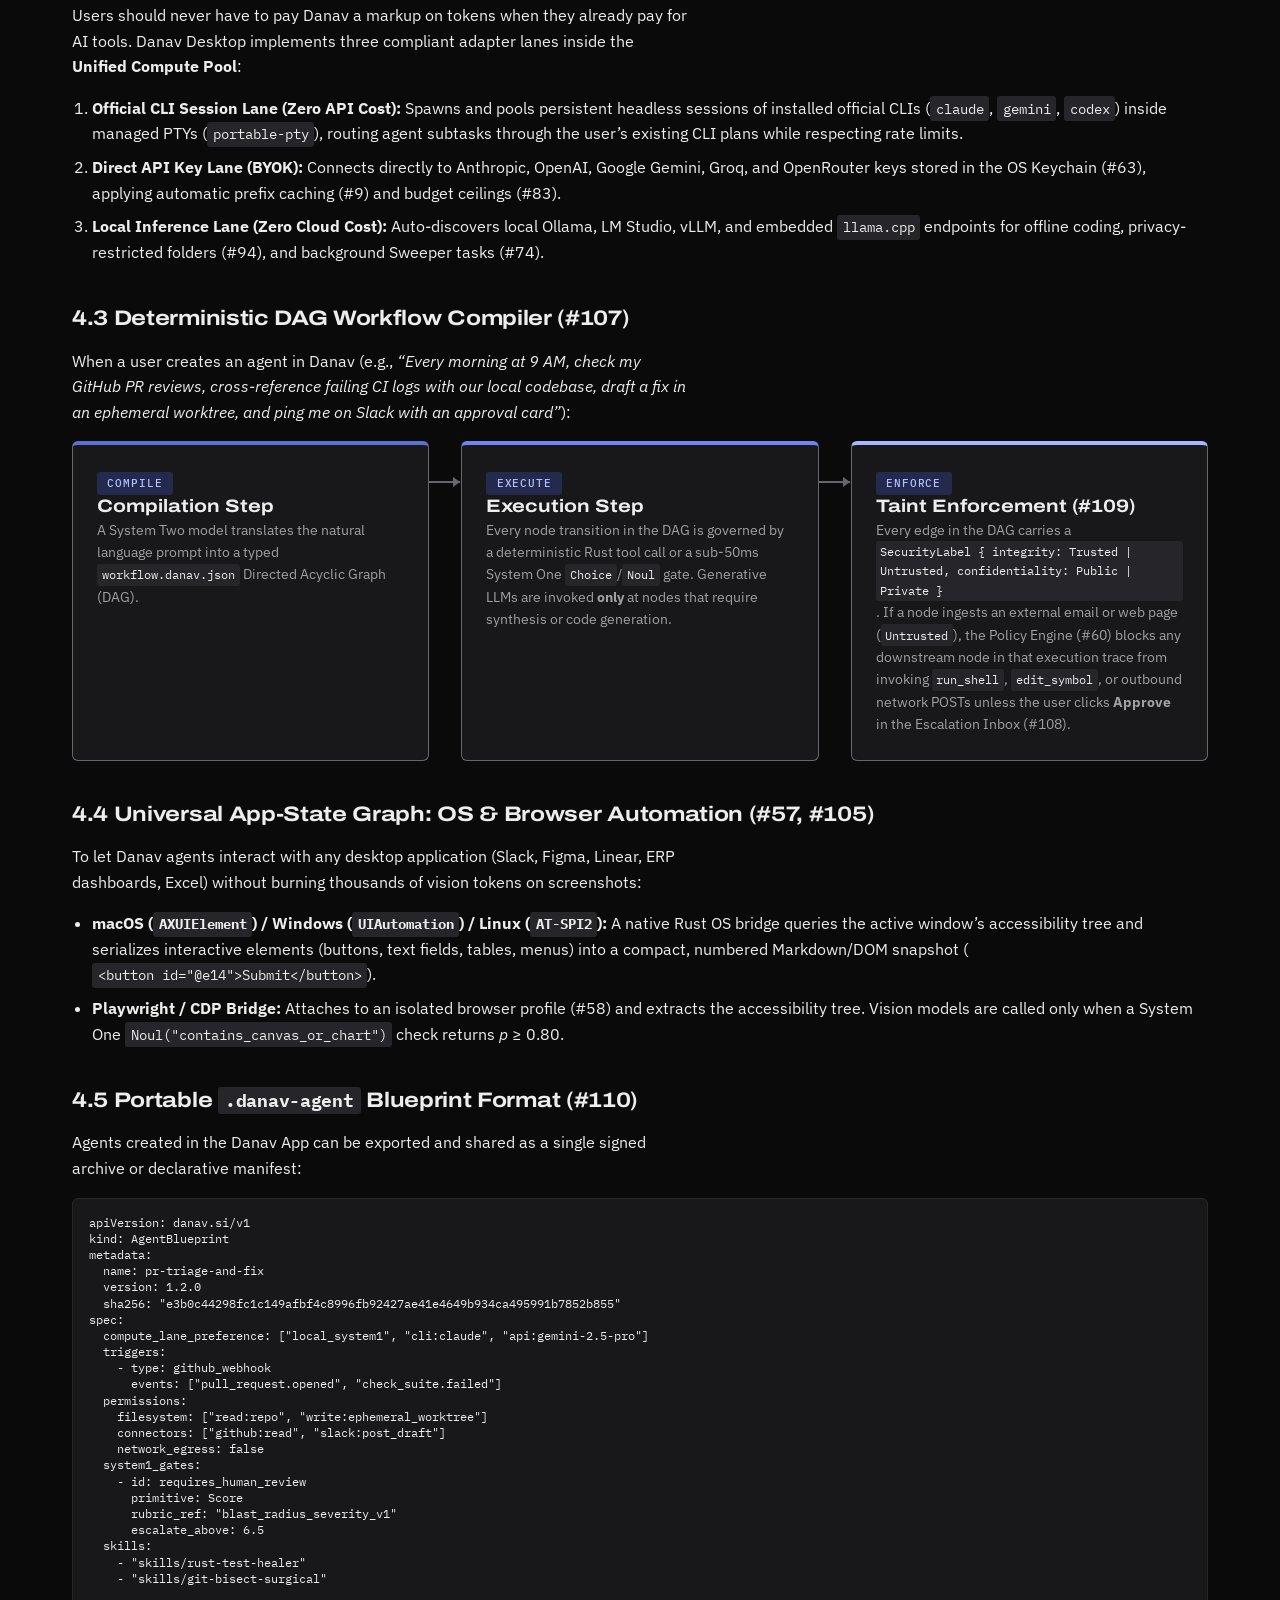
==== commit eb9b6316: "feat: implement Option B horizontal pipeline bus with chevrons for brain runtime architecture flow" ====
--- a/index.html
+++ b/index.html
@@ -2020,37 +2020,97 @@
   color: var(--color-text-muted);
 }
 
-/* Connectors */
-.flow .flow__links {
-  display: grid;
-  grid-template-columns: repeat(3, minmax(0, 1fr));
+/* Protocol Pipeline Bus (Option B) */
+.flow .flow__bus {
+  position: relative;
+  display: flex;
+  flex-direction: column;
+  margin-block: var(--space-2);
+  width: 100%;
+}
+
+.flow .flow__bus-drop {
+  display: flex;
+  flex-direction: column;
   align-items: center;
-  justify-items: start;
-  justify-content: start;
-  margin-block: var(--space-4);
-}
-
-.flow .flow__link {
+  width: 1rem;
+}
+
+.flow .flow__bus-drop--in {
+  margin-left: 2.5rem;
+}
+
+.flow .flow__bus-drop--out {
+  align-self: flex-end;
+  margin-right: 2.5rem;
+}
+
+.flow .flow__bus-line--v {
+  display: block;
+  width: 2px;
+  height: 1.25rem;
+  background-color: var(--color-line-strong);
+}
+
+.flow .flow__bus-arrow--down {
+  display: block;
+  width: 0;
+  height: 0;
+  border-inline: 4px solid transparent;
+  border-top: 6px solid var(--color-line-strong);
+}
+
+.flow .flow__bus-track {
+  display: flex;
+  align-items: center;
+  justify-content: space-between;
+  gap: var(--space-3);
+  width: 100%;
+  padding: 0.25rem 0;
+}
+
+.flow .flow__bus-seg {
   position: relative;
   display: flex;
   align-items: center;
-  justify-content: flex-start;
-  justify-items: start;
-  height: var(--flow-link-h);
-}
-
-.flow .flow__link .flow__line {
+  flex: 1 1 0;
+  min-width: 1.5rem;
+  height: 2px;
+}
+
+.flow .flow__bus-line--h {
+  display: block;
+  width: 100%;
+  height: 2px;
+  background-color: var(--color-line-strong);
+}
+
+.flow .flow__bus-arrow--right {
   position: absolute;
-  top: 0;
-  left: 2rem;
+  right: 0;
+  top: 50%;
+  transform: translateY(-50%);
+  width: 0;
+  height: 0;
+  border-block: 4px solid transparent;
+  border-left: 6px solid var(--color-line-strong);
 }
 
 .flow .flow__protocol {
   position: relative;
   z-index: 1;
-  justify-self: start;
+  flex-shrink: 0;
+  padding: 0.35rem 0.75rem;
+  border: 1px solid var(--color-line-strong);
   border-radius: var(--radius-control);
-  margin-left: 0.5rem;
+  background: var(--color-surface);
+  color: var(--color-tier-2);
+  font-family: var(--font-mono);
+  font-size: var(--text-xs);
+  font-weight: var(--weight-medium);
+  letter-spacing: var(--tracking-label);
+  text-transform: uppercase;
+  white-space: nowrap;
 }
 
 .flow .flow__label code {
@@ -2136,30 +2196,48 @@
     gap: var(--space-3);
   }
 
-  .flow .flow__links {
-    grid-template-columns: minmax(0, 1fr);
+  .flow .flow__bus {
+    margin-block: var(--space-3);
+  }
+
+  .flow .flow__bus-drop {
+    display: none;
+  }
+
+  .flow .flow__bus-track {
+    flex-direction: column;
     align-items: flex-start;
-    justify-items: start;
-    justify-content: flex-start;
-    margin-block: var(--space-4);
-    gap: var(--space-3);
-  }
-
-  .flow .flow__link {
-    --flow-link-h: 2.5rem;
-    display: flex;
-    align-items: center;
-    justify-content: flex-start;
-    justify-items: start;
-  }
-
-  .flow .flow__link .flow__line {
-    left: 2rem;
+    gap: 0;
+    width: 100%;
+  }
+
+  .flow .flow__bus-seg {
+    position: relative;
+    width: 2px;
+    height: 1.5rem;
+    min-width: 0;
+    flex: none;
+    margin-left: 2rem;
+  }
+
+  .flow .flow__bus-line--h {
+    width: 2px;
+    height: 100%;
+  }
+
+  .flow .flow__bus-arrow--right {
+    right: auto;
+    left: 50%;
+    top: auto;
+    bottom: 0;
+    transform: translateX(-50%);
+    border-inline: 4px solid transparent;
+    border-top: 6px solid var(--color-line-strong);
+    border-left: 0;
+    border-block: 0;
   }
 
   .flow .flow__protocol {
-    justify-self: start;
-    border-radius: var(--radius-control);
     margin-left: 0.5rem;
   }
 
@@ -2204,12 +2282,40 @@
   .flow.is-in .flow__merge .flow__merge-out { --pulse-delay: 0.8s; }
   .flow.is-in .flow__split .flow__split-in { --pulse-delay: 1.2s; }
   .flow.is-in .flow__split .flow__split-out { --pulse-delay: 1.6s; }
+
+  .flow.is-in .flow__bus-line--v {
+    background-image: linear-gradient(var(--color-accent), var(--color-accent));
+    background-repeat: no-repeat;
+    background-size: 100% 14px;
+    background-position: 0 -14px;
+    animation: flow-pulse 2.2s var(--ease-standard) infinite;
+  }
+  .flow.is-in .flow__bus-drop--out .flow__bus-line--v {
+    animation-delay: 1.2s;
+  }
+  .flow.is-in .flow__bus-line--h {
+    background-image: linear-gradient(to right, var(--color-accent), var(--color-accent));
+    background-repeat: no-repeat;
+    background-size: 14px 100%;
+    background-position: -14px 0;
+    animation: flow-pulse-h 2.2s var(--ease-standard) infinite;
+  }
+  .flow.is-in .flow__bus-seg:nth-child(1) .flow__bus-line--h { animation-delay: 0.2s; }
+  .flow.is-in .flow__bus-seg:nth-child(3) .flow__bus-line--h { animation-delay: 0.5s; }
+  .flow.is-in .flow__bus-seg:nth-child(5) .flow__bus-line--h { animation-delay: 0.8s; }
+  .flow.is-in .flow__bus-seg:nth-child(7) .flow__bus-line--h { animation-delay: 1.0s; }
 }
 
 @keyframes flow-pulse {
   0% { background-position: 0 -14px; }
   60%,
   100% { background-position: 0 var(--line-h); }
+}
+
+@keyframes flow-pulse-h {
+  0% { background-position: -14px 0; }
+  60%,
+  100% { background-position: 100% 0; }
 }
 
 /* Workspace tree */
@@ -2624,10 +2730,36 @@
 <li class="badge badge--accent badge--text">Danav Desktop (Tauri UI)</li>
 </ul>
 </div>
-<div class="flow__links" data-reveal-item>
-<div class="flow__link"><span class="flow__line flow__line--arrow" aria-hidden="true"></span><span class="badge flow__protocol">OpenAI/Anthropic SSE</span></div>
-<div class="flow__link"><span class="flow__line flow__line--arrow" aria-hidden="true"></span><span class="badge flow__protocol">MCP (stdio / SSE)</span></div>
-<div class="flow__link"><span class="flow__line flow__line--arrow" aria-hidden="true"></span><span class="badge flow__protocol">Tauri IPC / REST</span></div>
+<div class="flow__bus" data-reveal-item aria-label="Protocol bus">
+<div class="flow__bus-drop flow__bus-drop--in" aria-hidden="true">
+<span class="flow__bus-line flow__bus-line--v"></span>
+<span class="flow__bus-arrow flow__bus-arrow--down"></span>
+</div>
+<div class="flow__bus-track">
+<span class="flow__bus-seg flow__bus-seg--start" aria-hidden="true">
+<span class="flow__bus-line flow__bus-line--h"></span>
+<span class="flow__bus-arrow flow__bus-arrow--right"></span>
+</span>
+<span class="badge flow__protocol">OpenAI/Anthropic SSE</span>
+<span class="flow__bus-seg" aria-hidden="true">
+<span class="flow__bus-line flow__bus-line--h"></span>
+<span class="flow__bus-arrow flow__bus-arrow--right"></span>
+</span>
+<span class="badge flow__protocol">MCP (stdio / SSE)</span>
+<span class="flow__bus-seg" aria-hidden="true">
+<span class="flow__bus-line flow__bus-line--h"></span>
+<span class="flow__bus-arrow flow__bus-arrow--right"></span>
+</span>
+<span class="badge flow__protocol">Tauri IPC / REST</span>
+<span class="flow__bus-seg flow__bus-seg--end" aria-hidden="true">
+<span class="flow__bus-line flow__bus-line--h"></span>
+<span class="flow__bus-arrow flow__bus-arrow--right"></span>
+</span>
+</div>
+<div class="flow__bus-drop flow__bus-drop--out" aria-hidden="true">
+<span class="flow__bus-line flow__bus-line--v"></span>
+<span class="flow__bus-arrow flow__bus-arrow--down"></span>
+</div>
 </div>
 <div class="flow__layer flow__layer--daemon" data-reveal-item>
 <p class="flow__label">Danav Brain daemon <code>danavd</code></p>
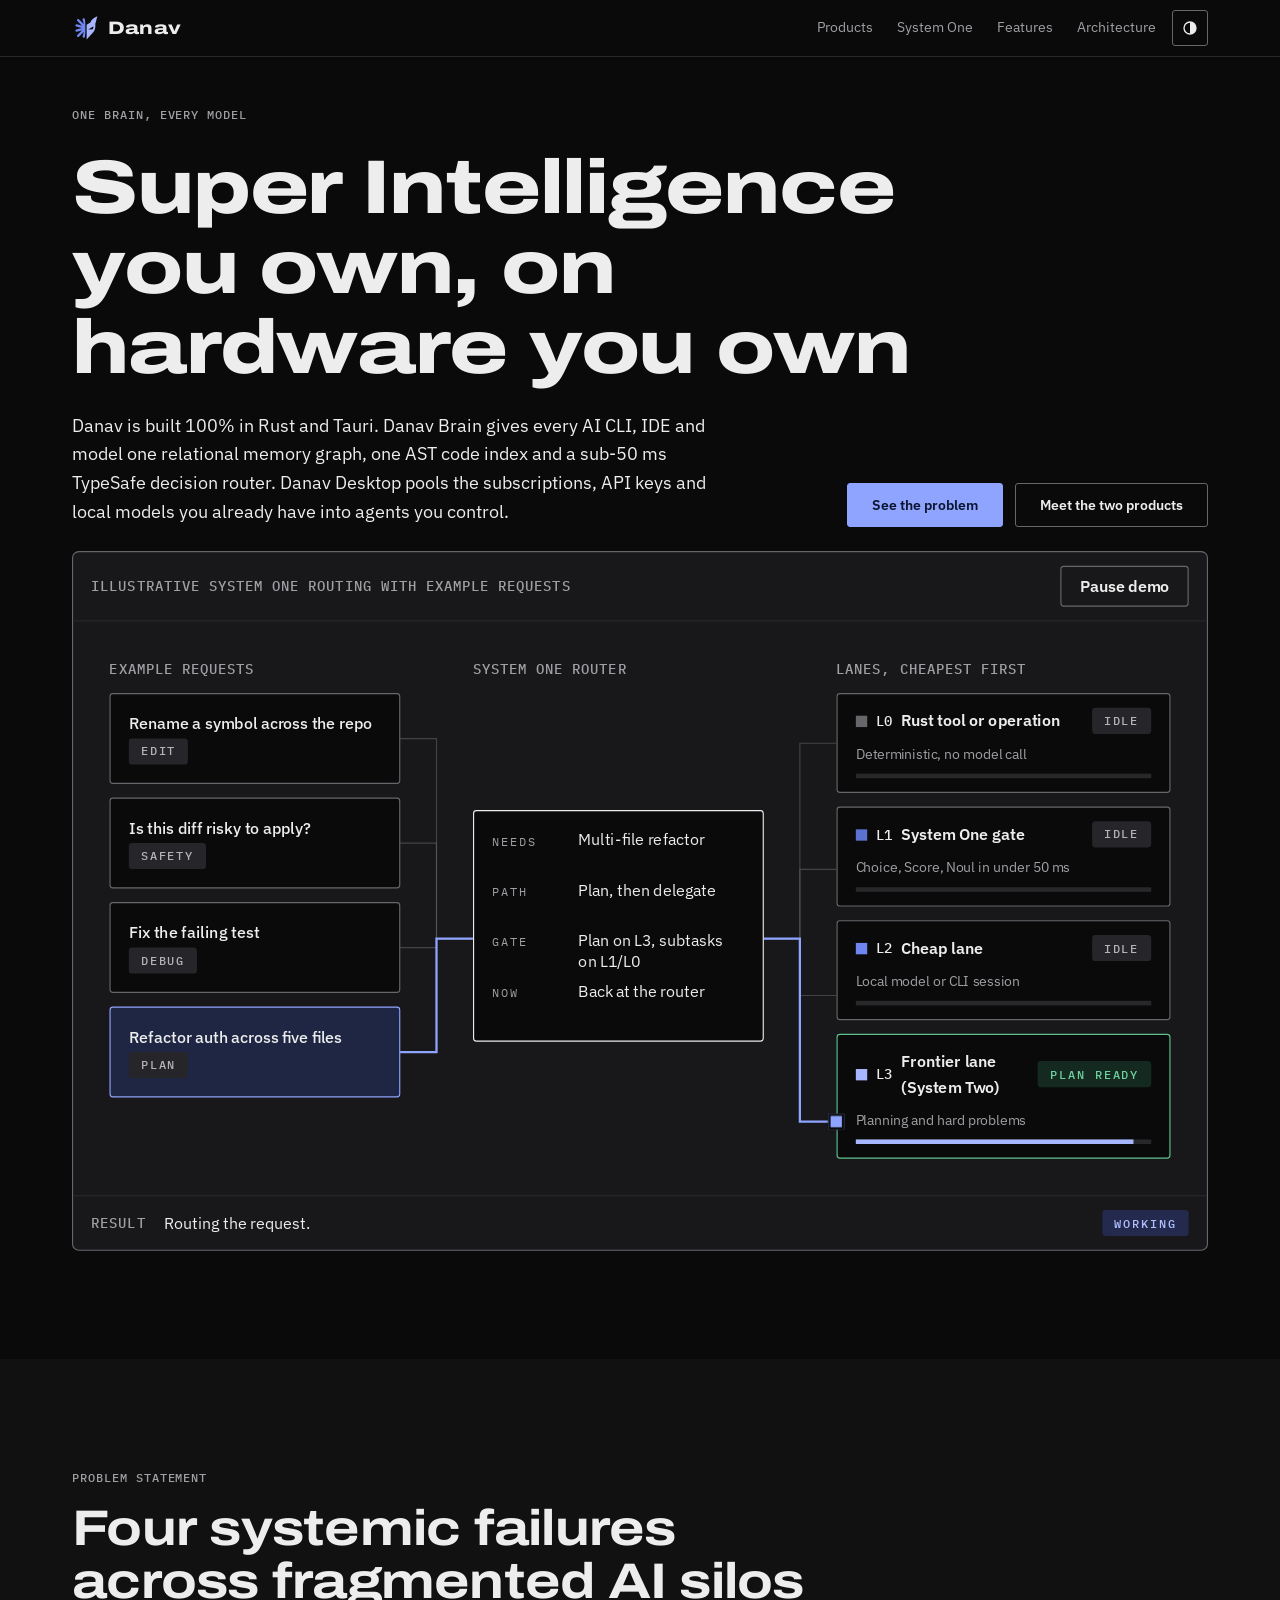
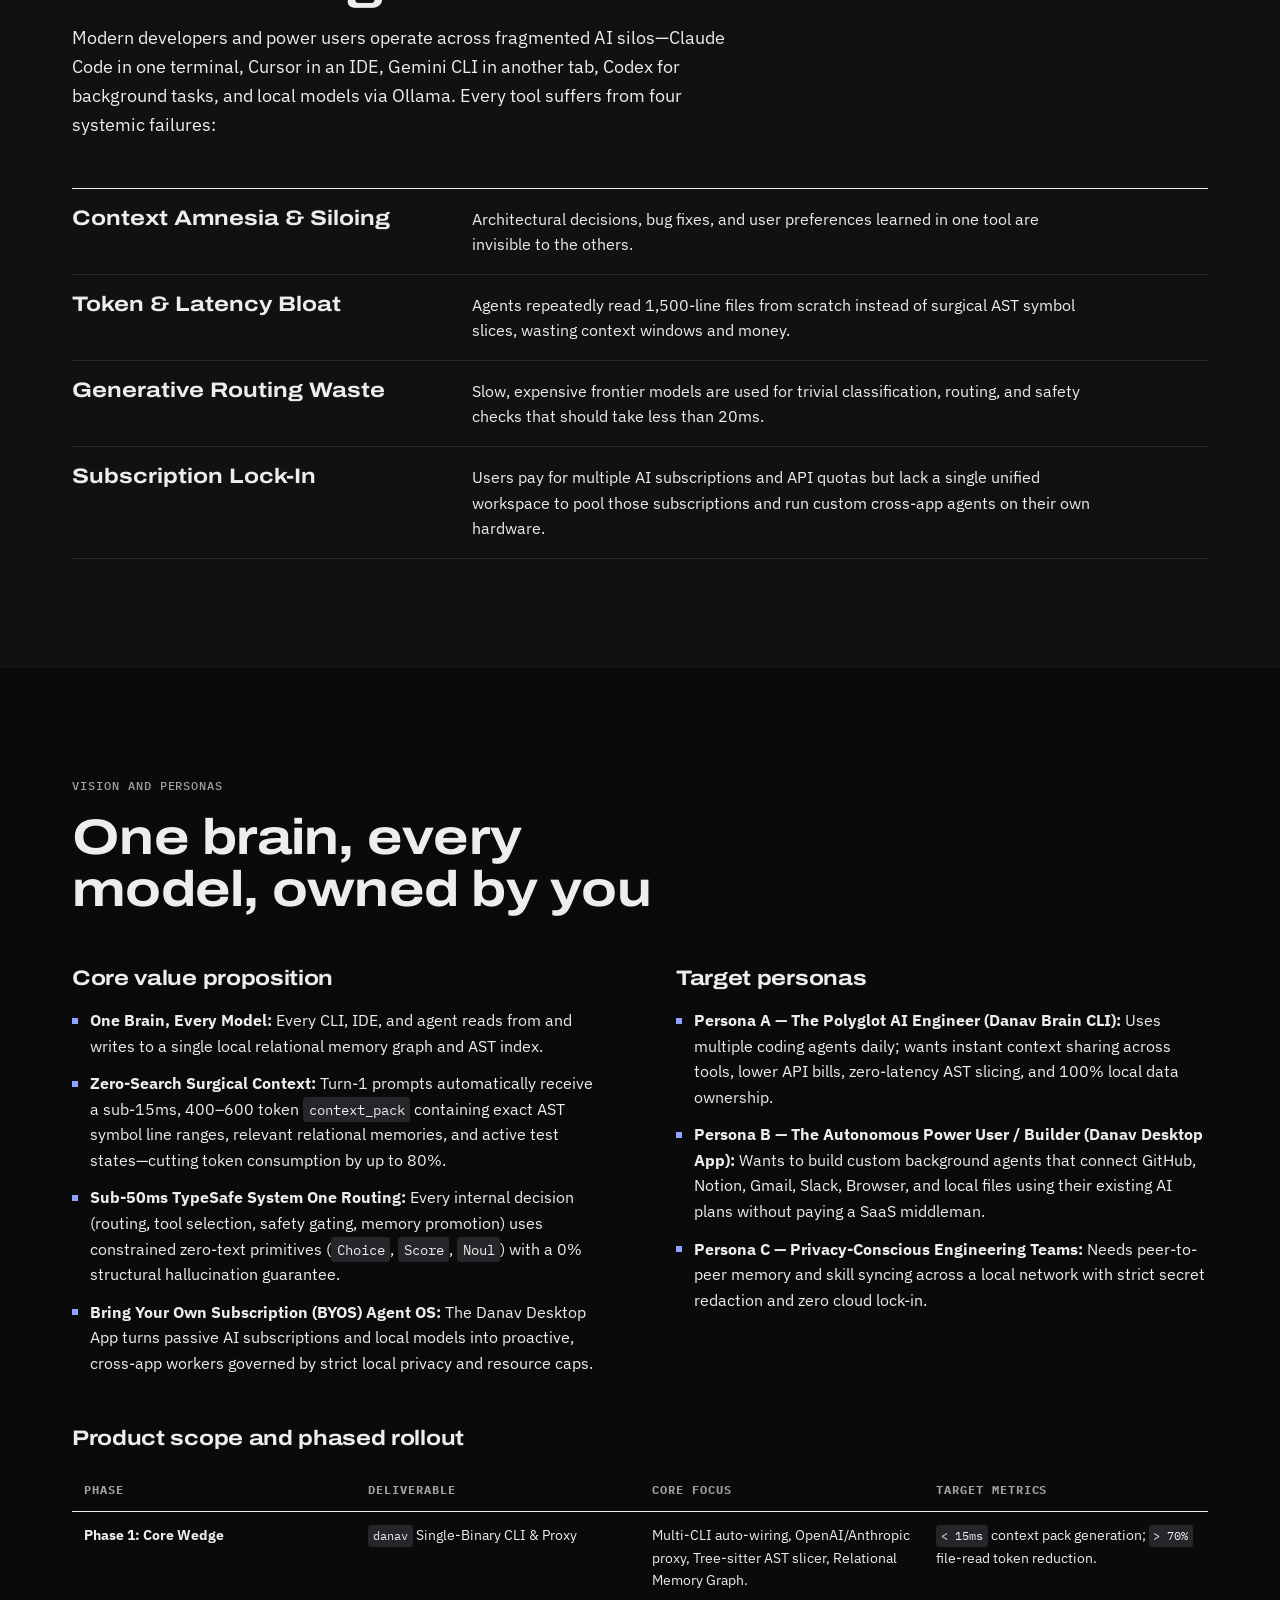
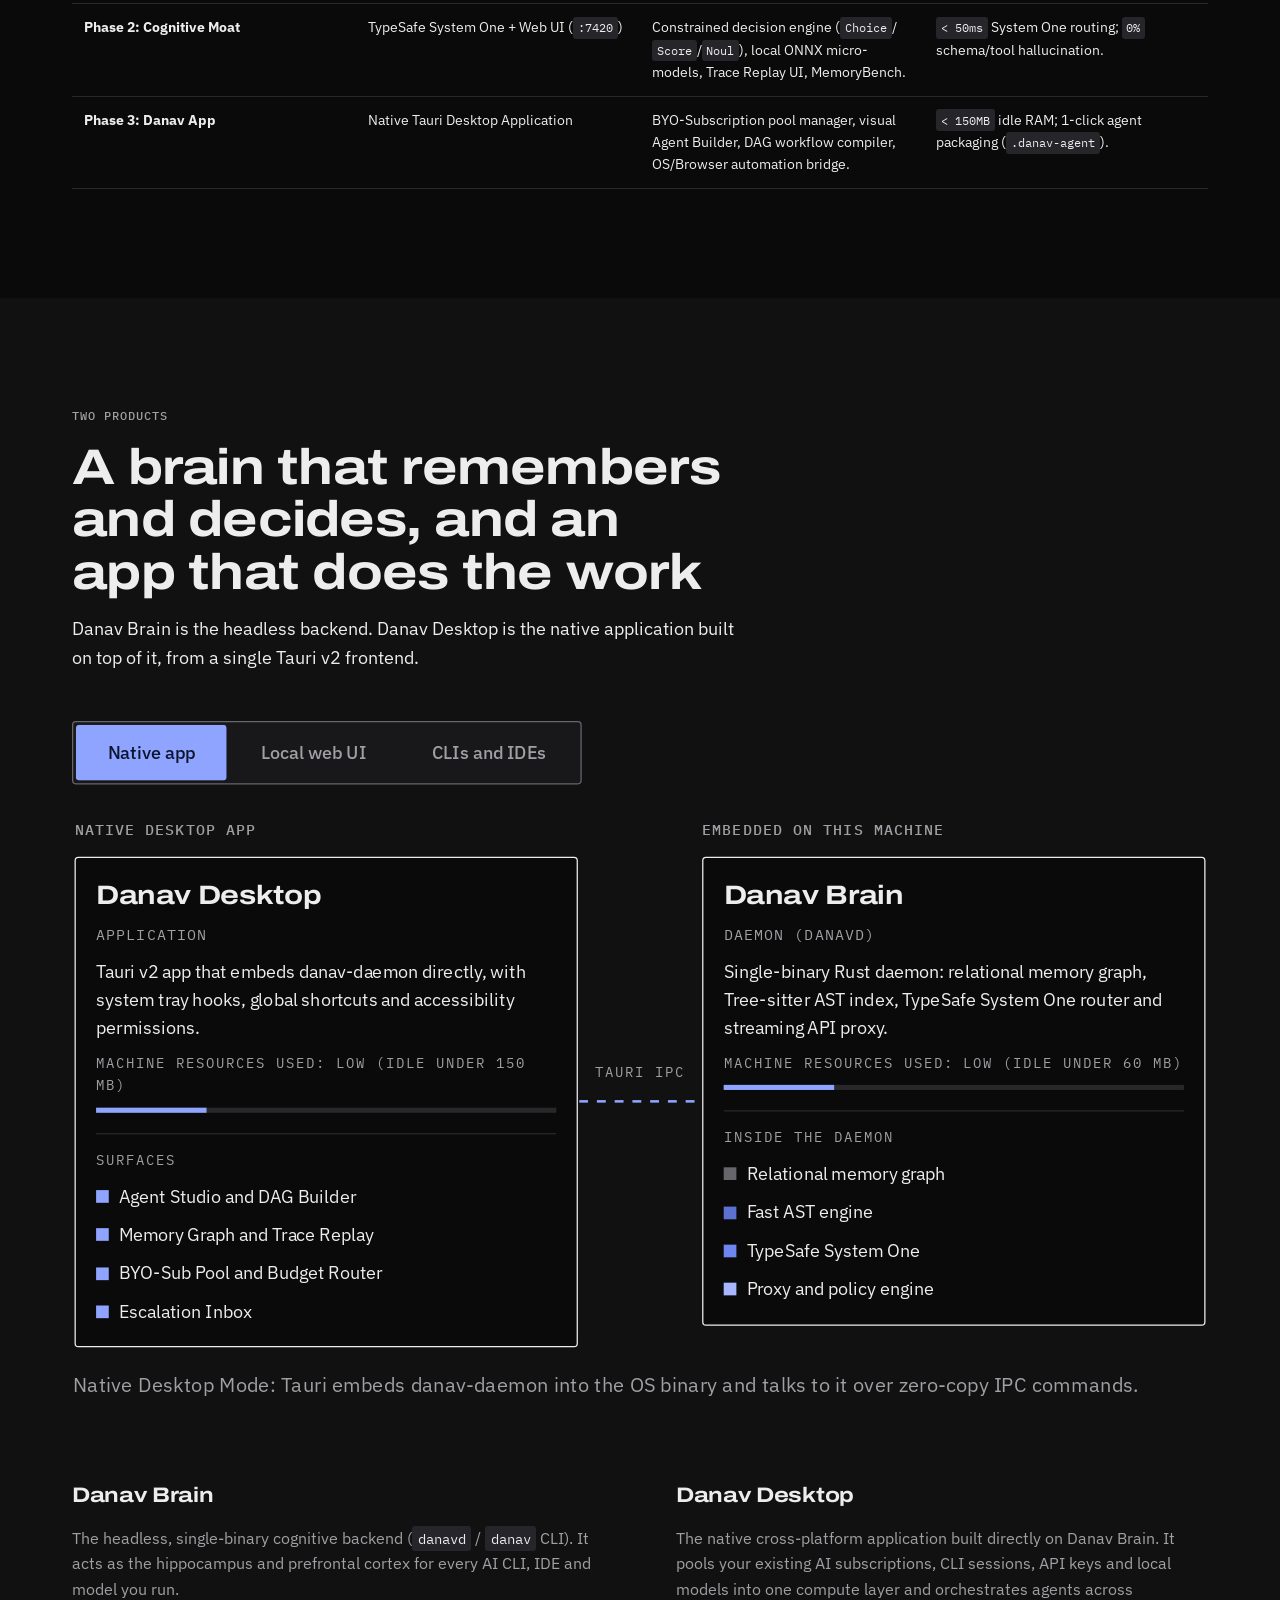
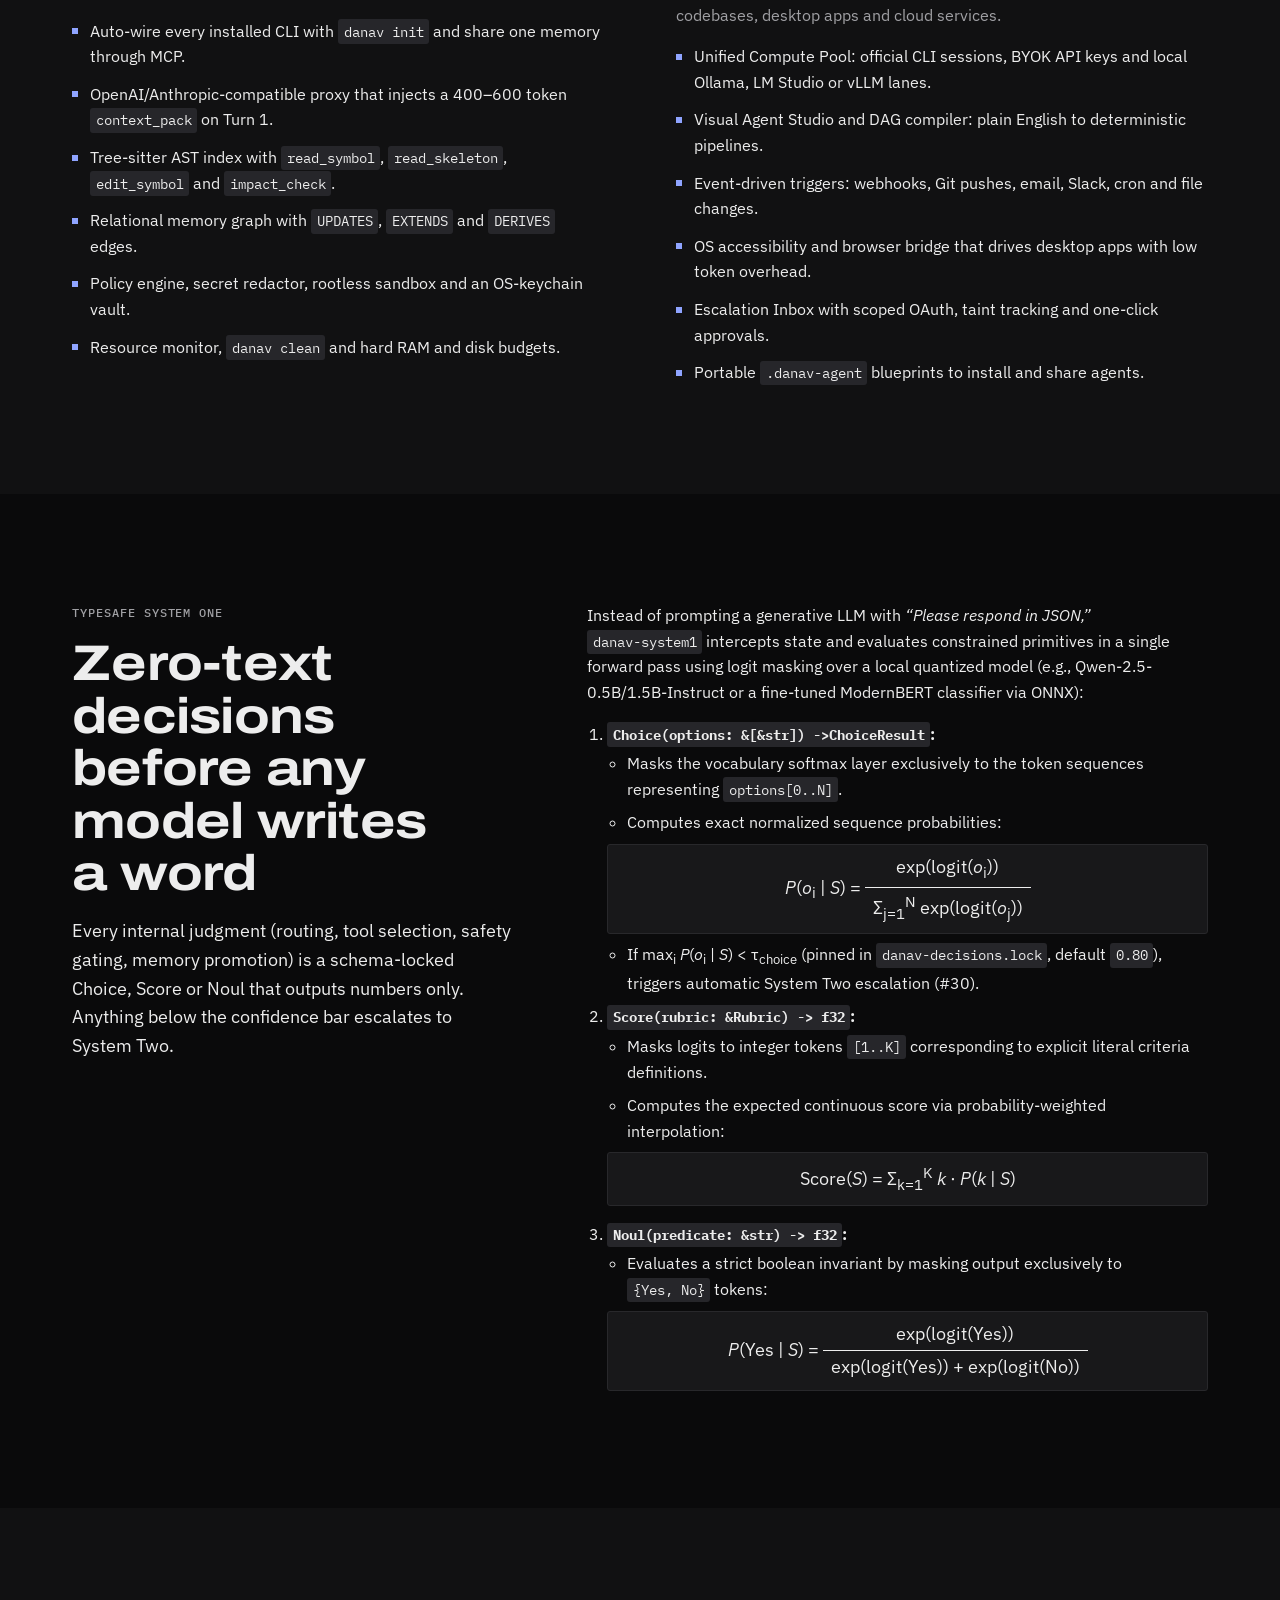
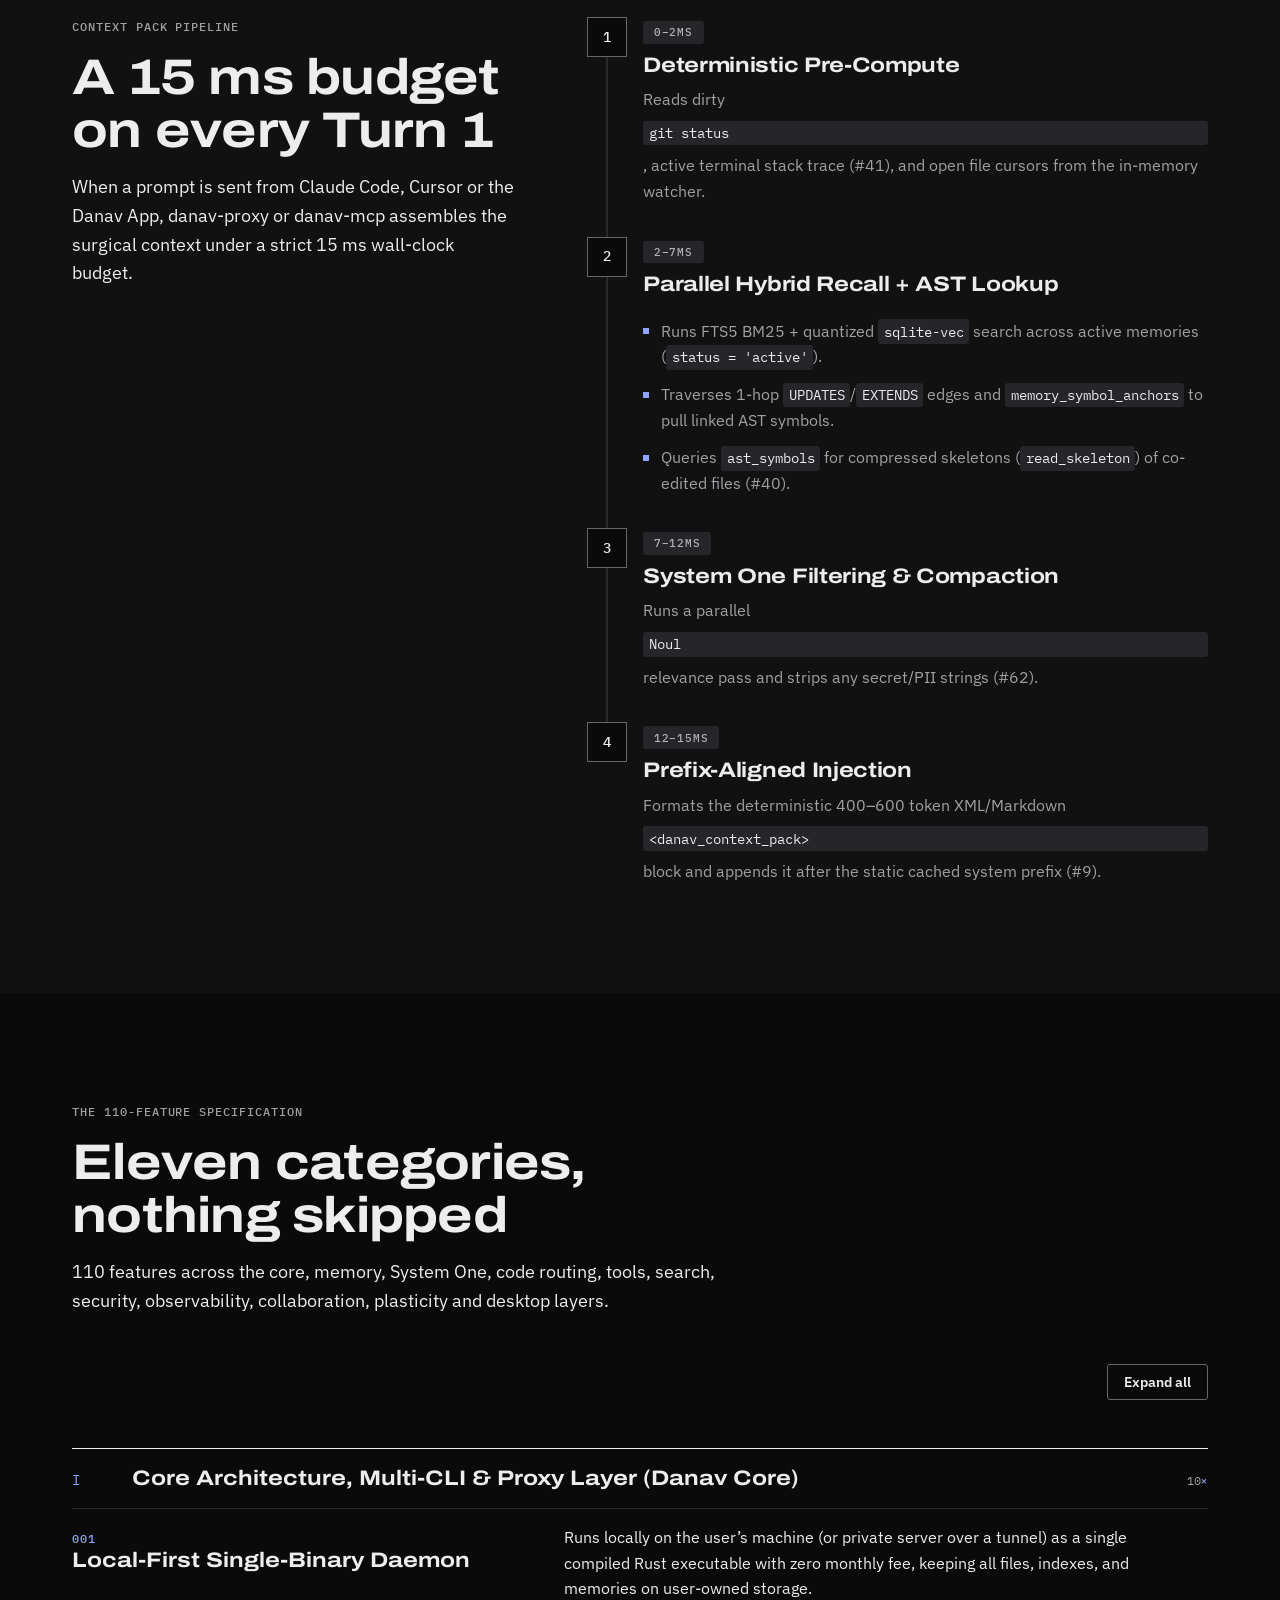
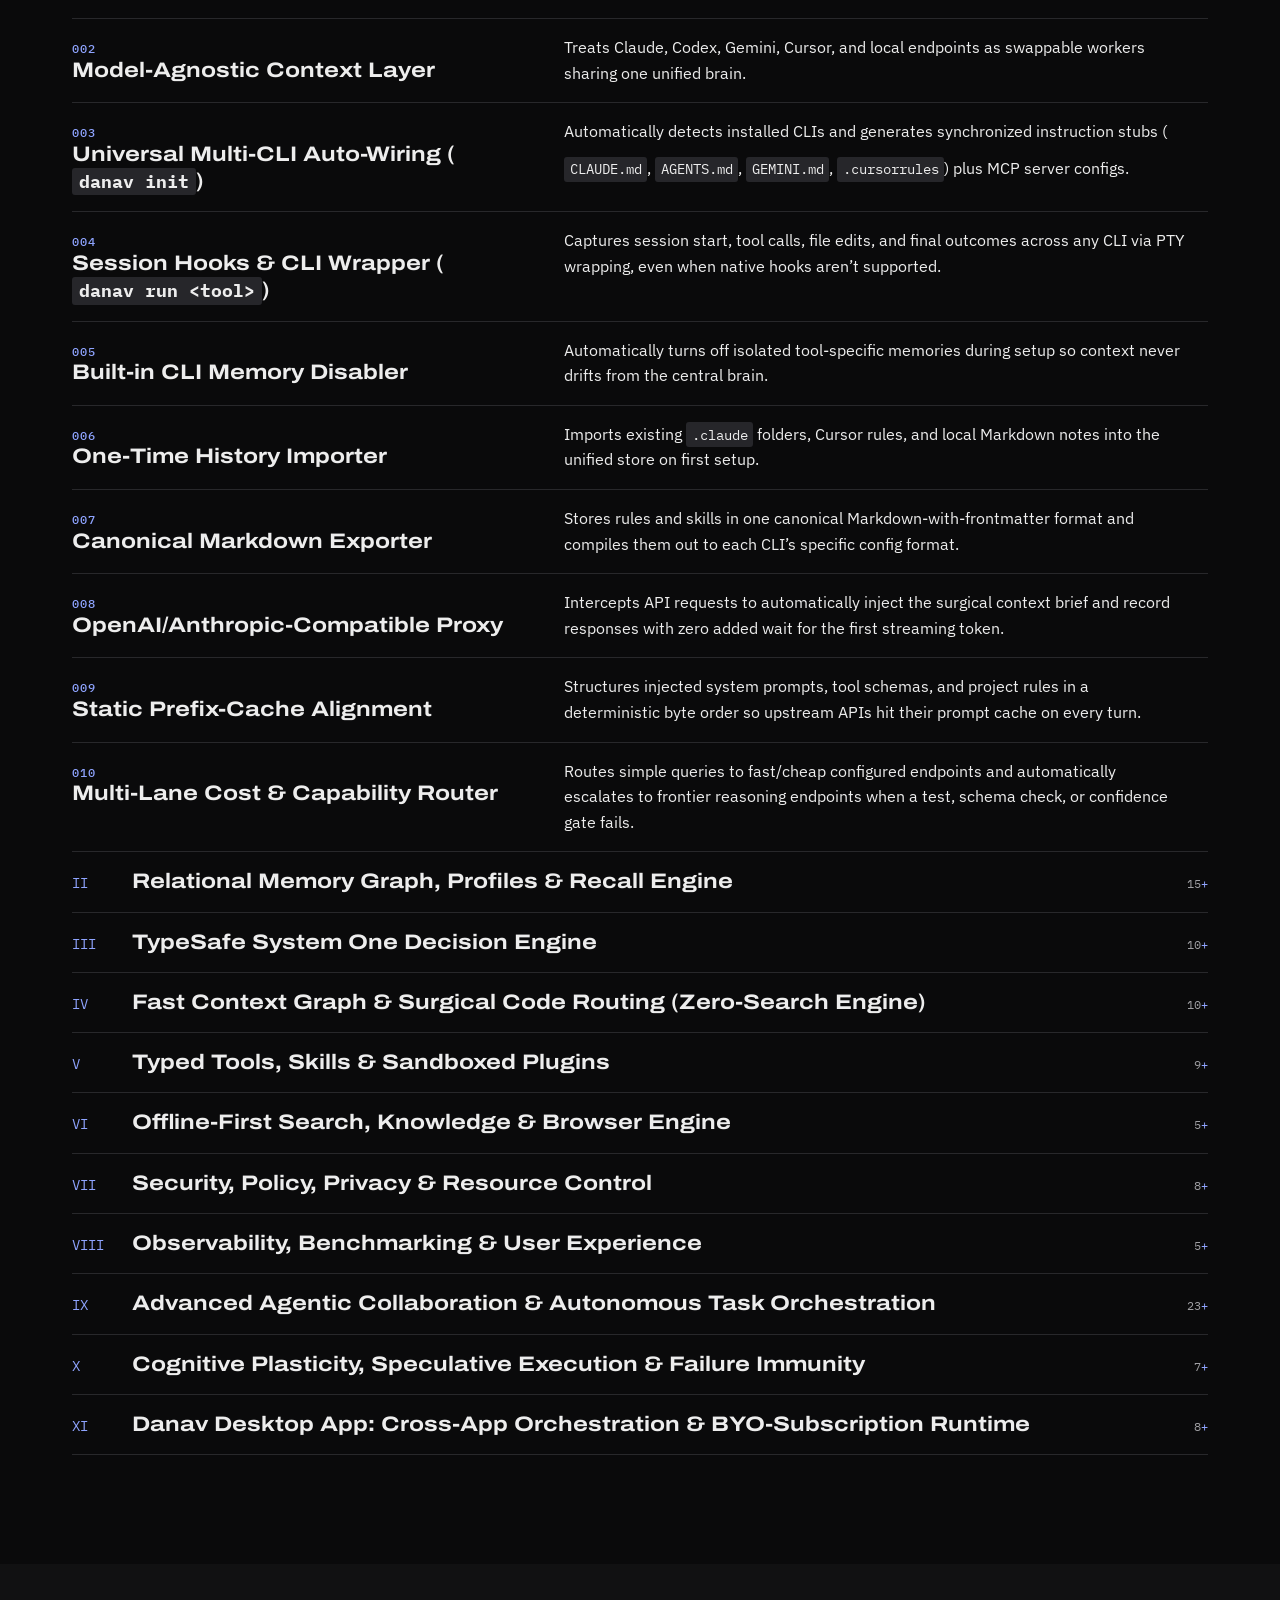
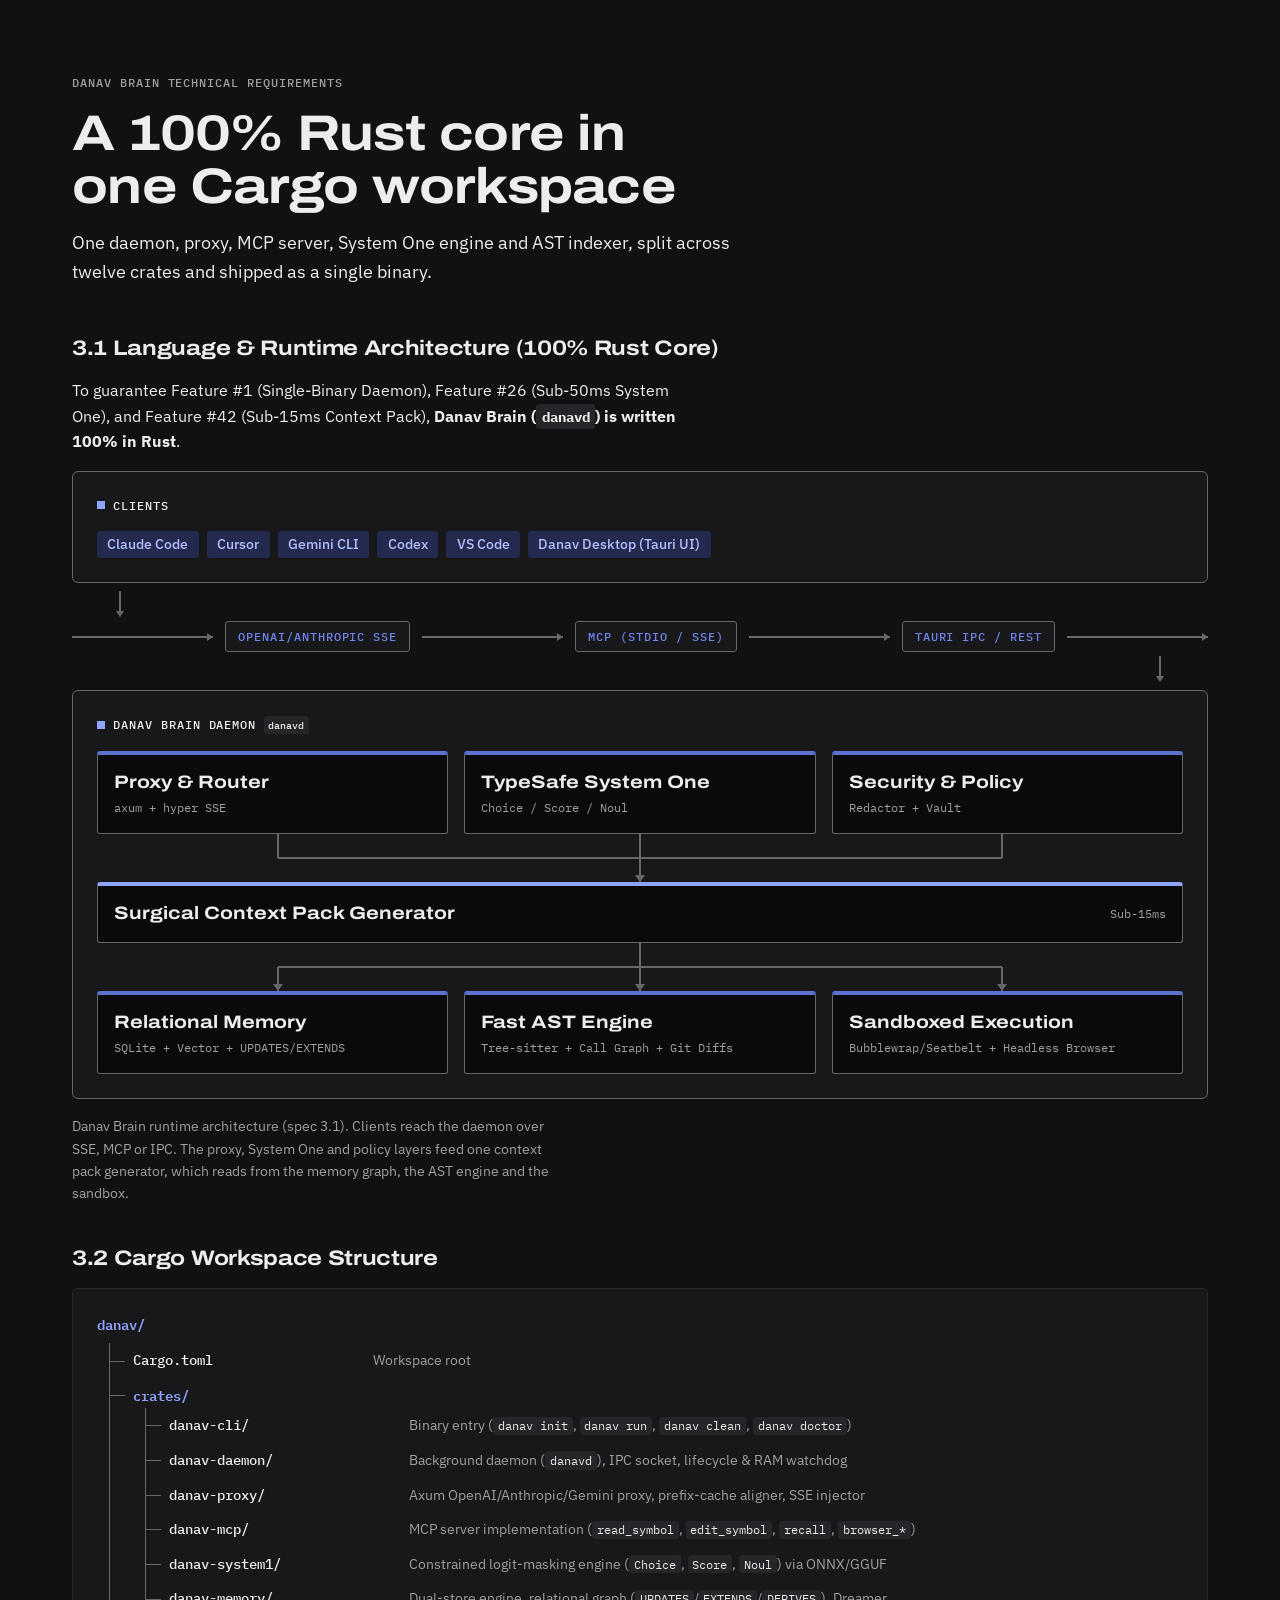
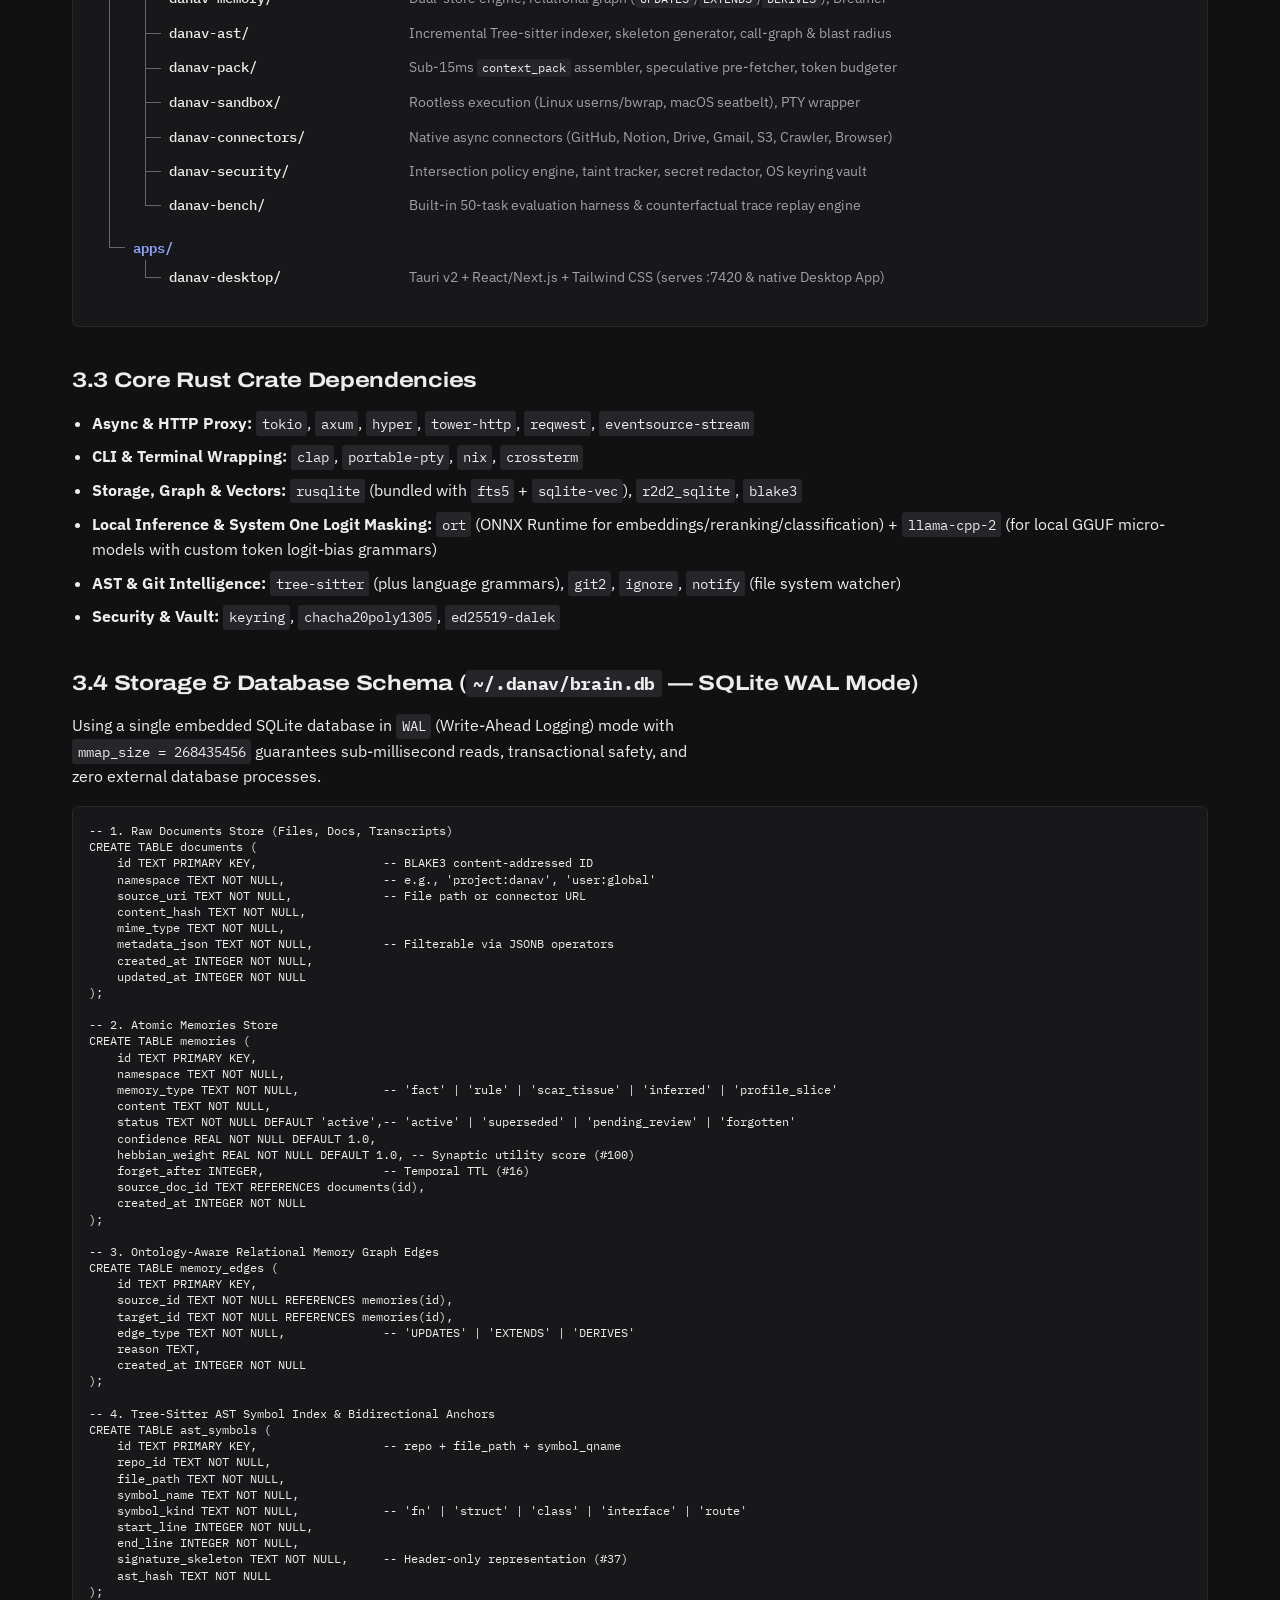
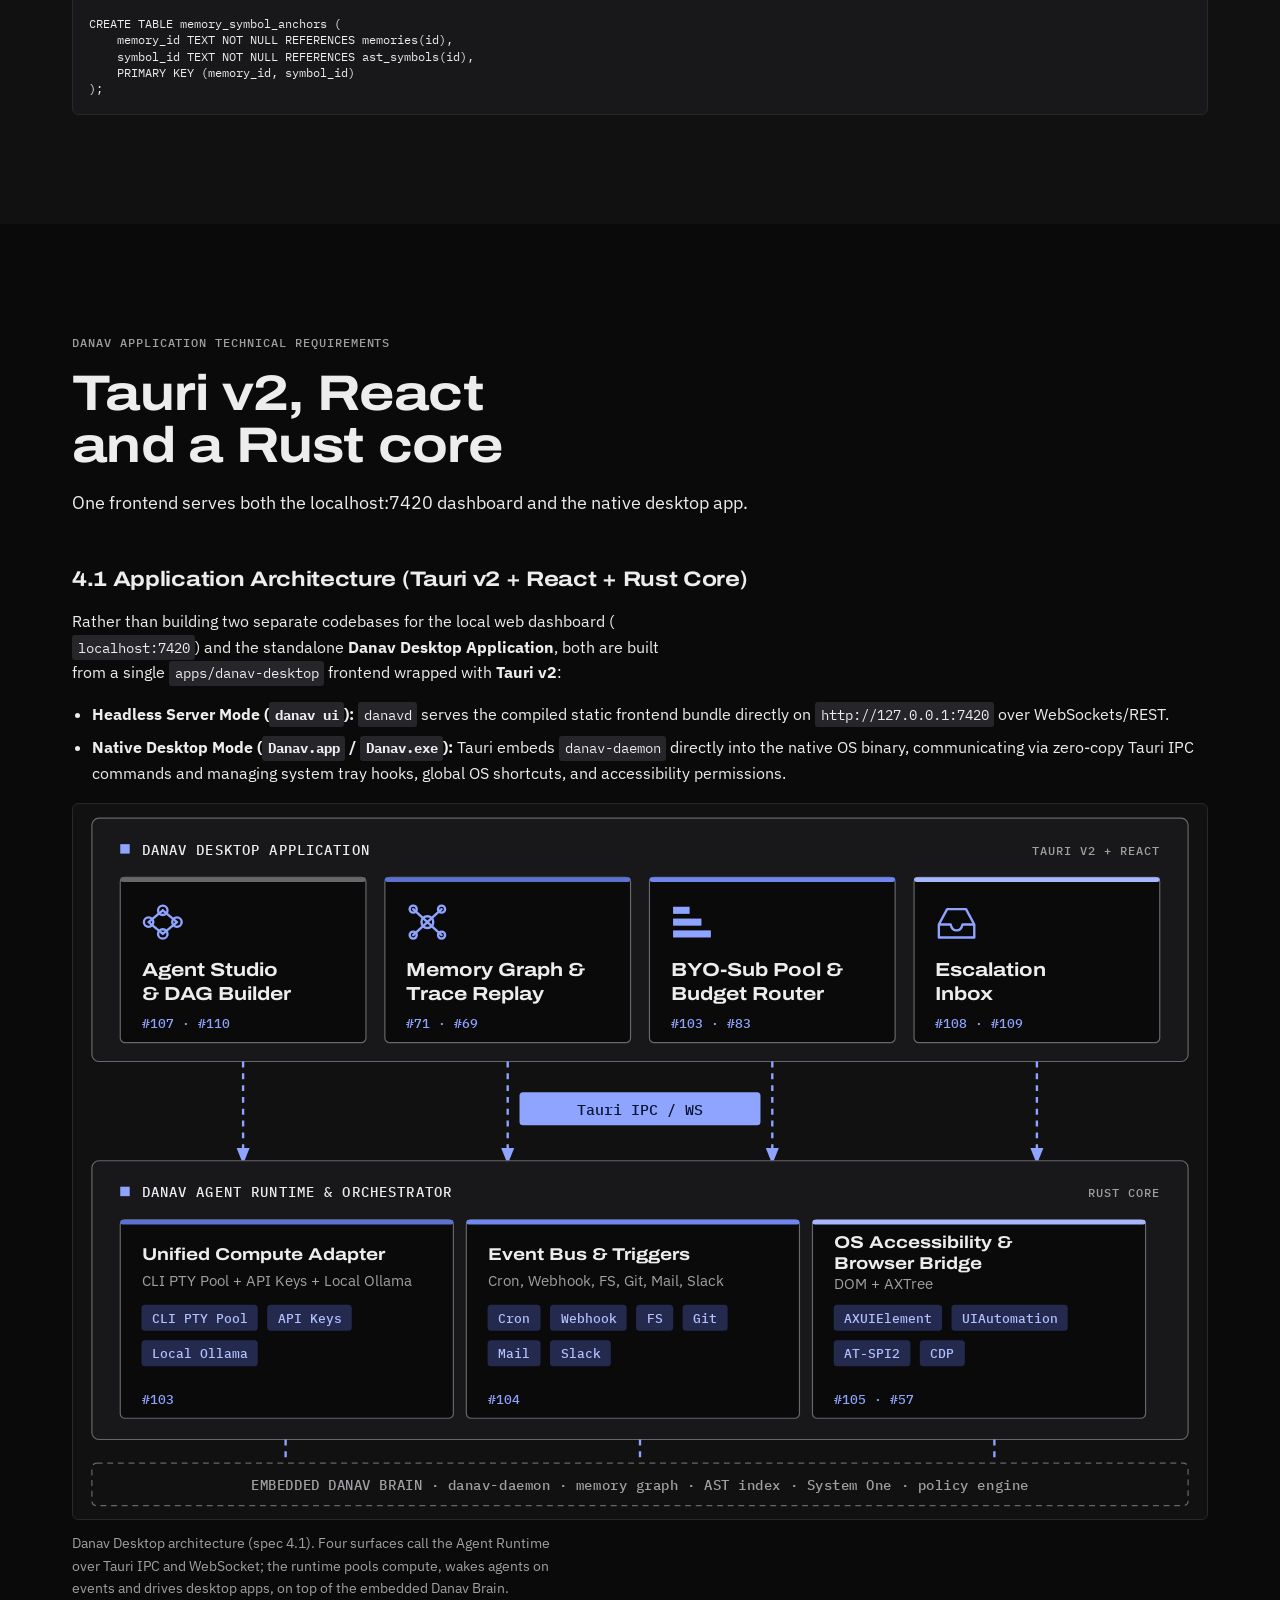
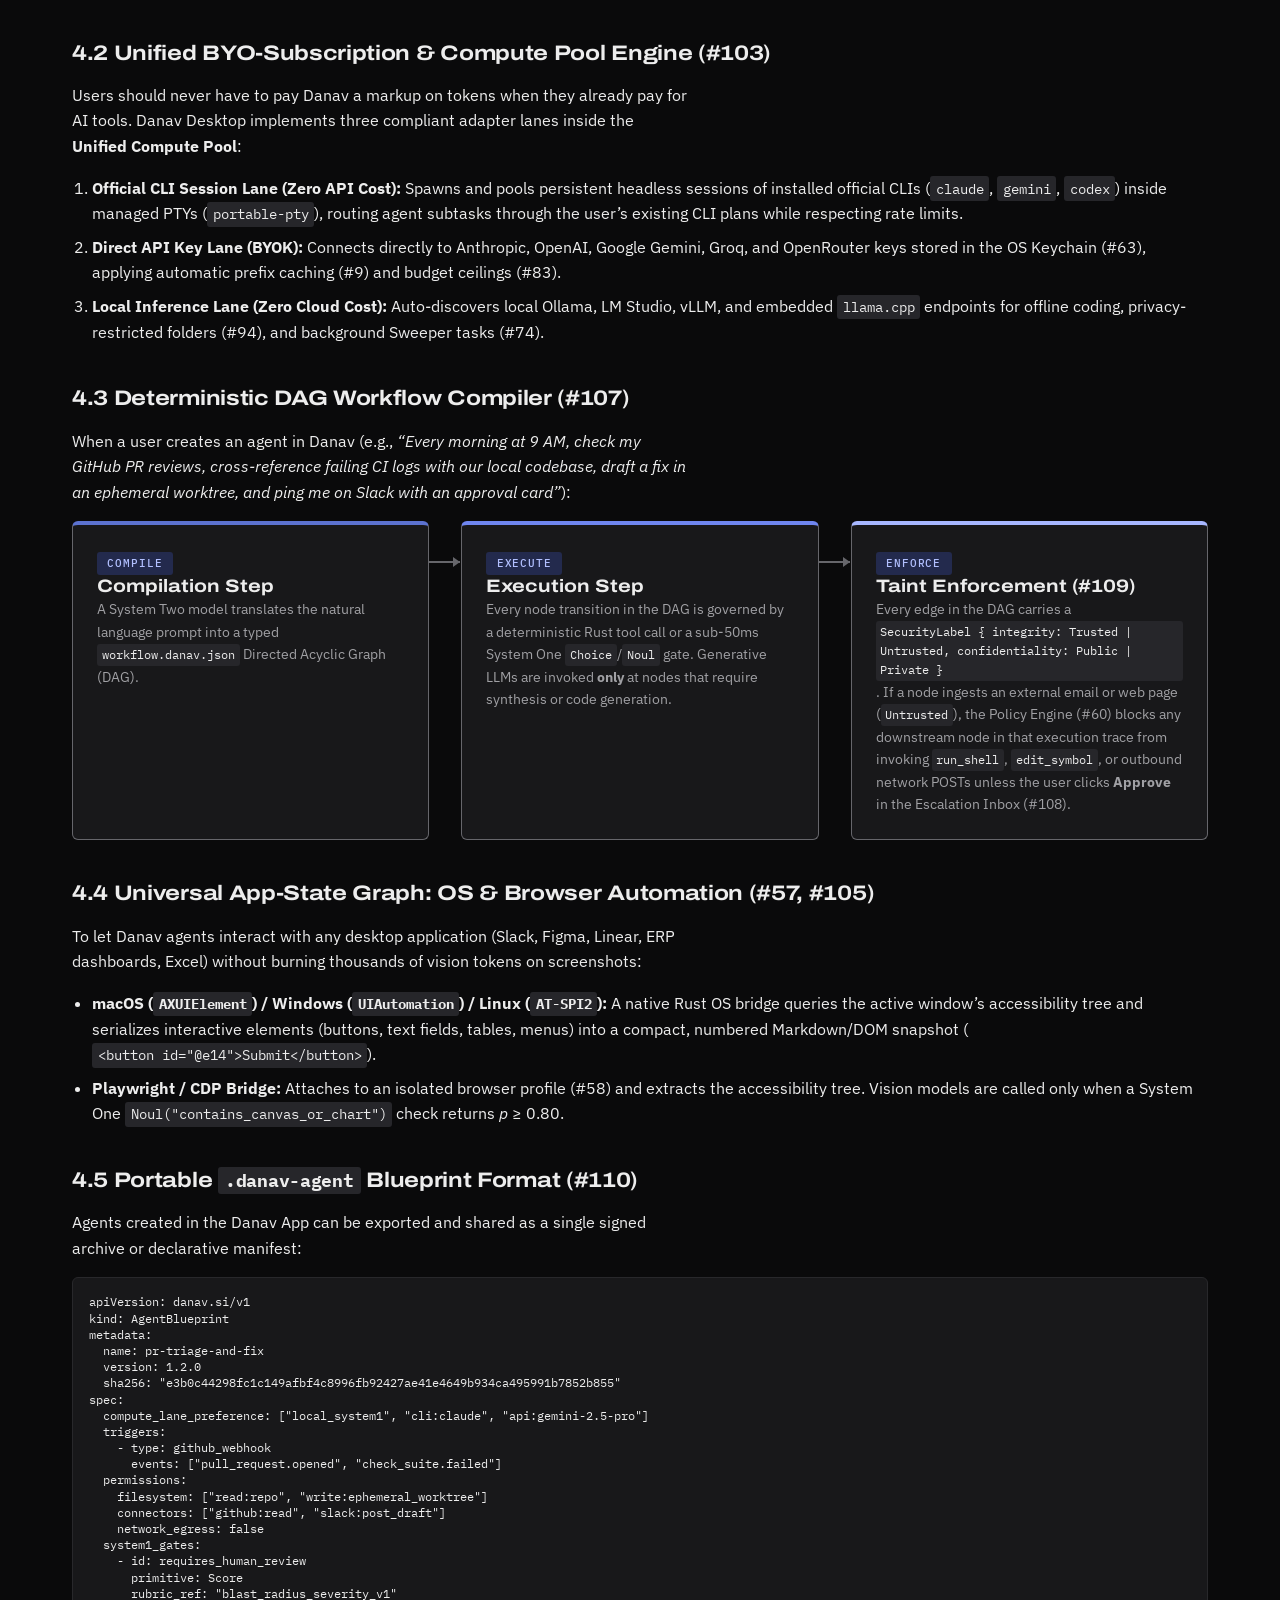
==== commit 7ceb0693: "fix: update tagline to 'Super Intelligence you own' across all files and banner" ====
--- a/index.html
+++ b/index.html
@@ -4,8 +4,8 @@
   <script>document.documentElement.classList.add("js")</script>
   
   <!-- Primary Meta Tags -->
-  <title>Danav — One brain, every model | Super Intelligence own, on hardware you own</title>
-  <meta name="title" content="Danav — One brain, every model | Super Intelligence own, on hardware you own">
+  <title>Danav — One brain, every model | Super Intelligence you own, on hardware you own</title>
+  <meta name="title" content="Danav — One brain, every model | Super Intelligence you own, on hardware you own">
   <meta name="description" content="Local-first cognitive infrastructure and autonomous agent OS built 100% in Rust and Tauri. Unifies memory, AST code indexing, and sub-50ms TypeSafe System one routing across Claude Code, Cursor, Gemini CLI, and local models.">
   <meta name="keywords" content="Danav, local-first AI, cognitive infrastructure, agent OS, Rust, Tauri v2, System one, AST index, relational memory graph, Claude Code, Cursor, Gemini CLI, BYOS, Tree-sitter, autonomous agents, AI developer tools">
   <meta name="author" content="Danav">
@@ -17,7 +17,7 @@
   <!-- Open Graph / Facebook -->
   <meta property="og:type" content="website">
   <meta property="og:url" content="https://danav.si/">
-  <meta property="og:title" content="Danav — One brain, every model | Super Intelligence own, on hardware you own">
+  <meta property="og:title" content="Danav — One brain, every model | Super Intelligence you own, on hardware you own">
   <meta property="og:description" content="Local-first cognitive infrastructure and autonomous agent OS built 100% in Rust and Tauri. Unify your AI tools with a shared relational memory graph, surgical AST code slicing, and sub-50ms TypeSafe System one routing.">
   <meta property="og:image" content="https://danav.si/assets/images/banner.png">
   <meta property="og:image:width" content="1200">
@@ -29,7 +29,7 @@
   <!-- Twitter / X -->
   <meta name="twitter:card" content="summary_large_image">
   <meta name="twitter:url" content="https://danav.si/">
-  <meta name="twitter:title" content="Danav — One brain, every model | Super Intelligence own, on hardware you own">
+  <meta name="twitter:title" content="Danav — One brain, every model | Super Intelligence you own, on hardware you own">
   <meta name="twitter:description" content="Local-first cognitive infrastructure and autonomous agent OS built 100% in Rust and Tauri. Unify Claude Code, Cursor, Gemini CLI, and local models with zero cloud lock-in.">
   <meta name="twitter:image" content="https://danav.si/assets/images/banner.png">
   <meta name="twitter:image:alt" content="Danav — One brain, every model">
@@ -2623,7 +2623,7 @@
   content: " +";
   transform: rotate(45deg);
 }
-</style></head><body><a class="skip-link" href="#main">Skip to content</a><header class="site-nav"><div class="container site-nav__inner"><a class="wordmark" href="#top" aria-label="Danav, back to top"><svg class="wordmark__mark" viewBox="0 0 32 32" aria-hidden="true" focusable="false"><defs><clipPath id="danav-mark-nav"><rect width="15.25" height="32"/></clipPath></defs><g class="wordmark__half wordmark__half--spark"><path class="wordmark__spark" clip-path="url(#danav-mark-nav)" d="M15.61 14.55L13.36 6.15M14.94 14.94L7.02 7.02M14.55 15.61L5.18 13.10M14.55 16.39L5.18 18.90M14.94 17.06L7.02 24.98M15.61 17.45L13.36 25.85"/></g><g class="wordmark__half wordmark__half--head"><path class="wordmark__head" fill-rule="evenodd" d="M16.75 12.2L21 9.6C22 6.6 24.8 4.3 29 2.6C27.9 6.2 27.4 8.8 26.6 11.4C27 14.6 26.6 17.6 24.8 20.4L16.75 29Z M18.5 17.6L24.6 14.1L23.9 17.5Z"/></g></svg><span>Danav</span></a><nav class="site-nav__links" id="site-nav-links" aria-label="Primary"><a href="#products" data-index="01">Products</a><a href="#system-one" data-index="02">System One</a><a href="#features" data-index="03">Features</a><a href="#architecture" data-index="04">Architecture</a><span class="site-nav__indicator" aria-hidden="true"></span></nav><div class="site-nav__actions"><button class="site-nav__btn" id="theme-toggle" type="button" aria-label="Switch to light theme"><svg class="icon" viewBox="0 0 24 24" aria-hidden="true" focusable="false"><circle cx="12" cy="12" r="8" fill="none" stroke="currentColor" stroke-width="1.75"/><path d="M12 4a8 8 0 0 1 0 16z" fill="currentColor"/></svg></button><button class="site-nav__btn site-nav__toggle" id="nav-toggle" type="button" aria-label="Open navigation menu" aria-expanded="false" aria-controls="site-nav-links"><svg class="icon icon--menu" viewBox="0 0 24 24" aria-hidden="true" focusable="false"><path d="M4 6h16M4 12h16M4 18h16" stroke="currentColor" stroke-width="2" stroke-linecap="round"/></svg><svg class="icon icon--close" viewBox="0 0 24 24" aria-hidden="true" focusable="false"><path d="M6 6l12 12M6 18L18 6" stroke="currentColor" stroke-width="2" stroke-linecap="round"/></svg></button></div></div></header><main id="main"><section class="hero" id="top" aria-labelledby="hero-title"><div class="container hero__inner"><p class="eyebrow">One brain, every model</p><h1 class="hero__title" id="hero-title">Super Intelligence own, on hardware you own</h1><div class="hero__intro"><p class="lede">Danav is built 100% in Rust and Tauri. Danav Brain gives every AI CLI, IDE and model one relational memory graph, one AST code index and a sub-50 ms TypeSafe decision router. Danav Desktop pools the subscriptions, API keys and local models you already have into agents you control.</p><div class="hero__actions"><a class="button button--primary" href="#problem">See the problem</a><a class="button button--secondary" href="#products">Meet the two products</a></div></div><div class="scale-frame" data-scale-frame><div class="stage scale-canvas" id="router-stage" role="group" aria-labelledby="stage-title"><div class="stage__head"><p class="eyebrow" id="stage-title">Illustrative System One routing with example requests</p><button class="button button--secondary button--compact" id="stage-toggle" type="button">Pause demo</button></div><div class="stage__body" id="stage-body"><svg class="stage__wires" id="stage-wires" aria-hidden="true" focusable="false"></svg><div class="stage__col"><p class="stage__col-title">Example requests</p><ul class="stage__requests"><li><button class="request" type="button" data-scenario="0"><span class="request__text">Rename a symbol across the repo</span><span class="request__kind">Edit</span></button></li><li><button class="request" type="button" data-scenario="1"><span class="request__text">Is this diff risky to apply?</span><span class="request__kind">Safety</span></button></li><li><button class="request" type="button" data-scenario="2"><span class="request__text">Fix the failing test</span><span class="request__kind">Debug</span></button></li><li><button class="request" type="button" data-scenario="3"><span class="request__text">Refactor auth across five files</span><span class="request__kind">Plan</span></button></li></ul></div><div class="stage__col"><p class="stage__col-title">System One router</p><div class="router" id="router-node" data-state="idle"><span class="router__bar" aria-hidden="true"></span><dl class="router__readout"><div class="router__row"><dt>Needs</dt><dd id="ro-needs">Waiting for a request</dd></div><div class="router__row"><dt>Path</dt><dd id="ro-path">Not decided</dd></div><div class="router__row"><dt>Gate</dt><dd id="ro-budget">Not decided</dd></div><div class="router__row"><dt>Now</dt><dd id="ro-now">Idle</dd></div></dl></div></div><div class="stage__col"><p class="stage__col-title">Lanes, cheapest first</p><ol class="stage__levels" aria-label="Lanes"><li class="level" data-level="0" data-state="idle"><div class="level__head"><span class="level__swatch" aria-hidden="true"></span><span class="level__id">L0</span><span class="level__name">Rust tool or operation</span><span class="level__status">Idle</span></div><p class="level__note">Deterministic, no model call</p><div class="level__budget" aria-hidden="true"><span class="level__fill"></span></div></li><li class="level" data-level="1" data-state="idle"><div class="level__head"><span class="level__swatch" aria-hidden="true"></span><span class="level__id">L1</span><span class="level__name">System One gate</span><span class="level__status">Idle</span></div><p class="level__note">Choice, Score, Noul in under 50 ms</p><div class="level__budget" aria-hidden="true"><span class="level__fill"></span></div></li><li class="level" data-level="2" data-state="idle"><div class="level__head"><span class="level__swatch" aria-hidden="true"></span><span class="level__id">L2</span><span class="level__name">Cheap lane</span><span class="level__status">Idle</span></div><p class="level__note">Local model or CLI session</p><div class="level__budget" aria-hidden="true"><span class="level__fill"></span></div></li><li class="level" data-level="3" data-state="idle"><div class="level__head"><span class="level__swatch" aria-hidden="true"></span><span class="level__id">L3</span><span class="level__name">Frontier lane (System Two)</span><span class="level__status">Idle</span></div><p class="level__note">Planning and hard problems</p><div class="level__budget" aria-hidden="true"><span class="level__fill"></span></div></li></ol></div><span class="stage__token" id="stage-token" aria-hidden="true"></span></div><div class="stage__result" id="stage-result" data-state="idle"><span class="stage__result-label">Result</span><span class="stage__result-text" id="result-text">Select a request to see where it runs.</span><span class="stage__result-chip" id="result-chip">Waiting</span></div><p class="sr-only" id="stage-live" aria-live="polite"></p></div></div></div></section><section class="section section--sunken" id="problem" aria-labelledby="problem-t"><div class="container stack"><header class="section__header" data-reveal><p class="eyebrow">Problem statement</p><h2 id="problem-t">Four systemic failures across fragmented AI silos</h2><p class="lede">Modern developers and power users operate across fragmented AI silos—Claude Code in one terminal, Cursor in an IDE, Gemini CLI in another tab, Codex for background tasks, and local models via Ollama. Every tool suffers from four systemic failures:</p></header><dl class="definition-list" data-reveal-group><div class="definition-list__row" data-reveal-item><dt class="definition-list__term">Context Amnesia &amp; Siloing</dt><dd class="definition-list__desc">Architectural decisions, bug fixes, and user preferences learned in one tool are invisible to the others.</dd></div><div class="definition-list__row" data-reveal-item><dt class="definition-list__term">Token &amp; Latency Bloat</dt><dd class="definition-list__desc">Agents repeatedly read 1,500-line files from scratch instead of surgical AST symbol slices, wasting context windows and money.</dd></div><div class="definition-list__row" data-reveal-item><dt class="definition-list__term">Generative Routing Waste</dt><dd class="definition-list__desc">Slow, expensive frontier models are used for trivial classification, routing, and safety checks that should take less than 20ms.</dd></div><div class="definition-list__row" data-reveal-item><dt class="definition-list__term">Subscription Lock-In</dt><dd class="definition-list__desc">Users pay for multiple AI subscriptions and API quotas but lack a single unified workspace to pool those subscriptions and run custom cross-app agents on their own hardware.</dd></div></dl></div></section><section class="section" id="vision" aria-labelledby="vision-t"><div class="container stack"><header class="section__header" data-reveal><p class="eyebrow">Vision and personas</p><h2 id="vision-t">One brain, every model, owned by you</h2></header><div class="columns-2"><div class="product" data-reveal><h3>Core value proposition</h3><ul class="marker-list"><li><span><strong>One Brain, Every Model:</strong> Every CLI, IDE, and agent reads from and writes to a single local relational memory graph and AST index.</span></li><li><span><strong>Zero-Search Surgical Context:</strong> Turn-1 prompts automatically receive a sub-15ms, 400–600 token <code>context_pack</code> containing exact AST symbol line ranges, relevant relational memories, and active test states—cutting token consumption by up to 80%.</span></li><li><span><strong>Sub-50ms TypeSafe System One Routing:</strong> Every internal decision (routing, tool selection, safety gating, memory promotion) uses constrained zero-text primitives (<code>Choice</code>, <code>Score</code>, <code>Noul</code>) with a 0% structural hallucination guarantee.</span></li><li><span><strong>Bring Your Own Subscription (BYOS) Agent OS:</strong> The Danav Desktop App turns passive AI subscriptions and local models into proactive, cross-app workers governed by strict local privacy and resource caps.</span></li></ul></div><div class="product" data-reveal><h3>Target personas</h3><ul class="marker-list"><li><span><strong>Persona A — The Polyglot AI Engineer (Danav Brain CLI):</strong> Uses multiple coding agents daily; wants instant context sharing across tools, lower API bills, zero-latency AST slicing, and 100% local data ownership.</span></li><li><span><strong>Persona B — The Autonomous Power User / Builder (Danav Desktop App):</strong> Wants to build custom background agents that connect GitHub, Notion, Gmail, Slack, Browser, and local files using their existing AI plans without paying a SaaS middleman.</span></li><li><span><strong>Persona C — Privacy-Conscious Engineering Teams:</strong> Needs peer-to-peer memory and skill syncing across a local network with strict secret redaction and zero cloud lock-in.</span></li></ul></div></div><div class="prose"><h3>Product scope and phased rollout</h3><table>
+</style></head><body><a class="skip-link" href="#main">Skip to content</a><header class="site-nav"><div class="container site-nav__inner"><a class="wordmark" href="#top" aria-label="Danav, back to top"><svg class="wordmark__mark" viewBox="0 0 32 32" aria-hidden="true" focusable="false"><defs><clipPath id="danav-mark-nav"><rect width="15.25" height="32"/></clipPath></defs><g class="wordmark__half wordmark__half--spark"><path class="wordmark__spark" clip-path="url(#danav-mark-nav)" d="M15.61 14.55L13.36 6.15M14.94 14.94L7.02 7.02M14.55 15.61L5.18 13.10M14.55 16.39L5.18 18.90M14.94 17.06L7.02 24.98M15.61 17.45L13.36 25.85"/></g><g class="wordmark__half wordmark__half--head"><path class="wordmark__head" fill-rule="evenodd" d="M16.75 12.2L21 9.6C22 6.6 24.8 4.3 29 2.6C27.9 6.2 27.4 8.8 26.6 11.4C27 14.6 26.6 17.6 24.8 20.4L16.75 29Z M18.5 17.6L24.6 14.1L23.9 17.5Z"/></g></svg><span>Danav</span></a><nav class="site-nav__links" id="site-nav-links" aria-label="Primary"><a href="#products" data-index="01">Products</a><a href="#system-one" data-index="02">System One</a><a href="#features" data-index="03">Features</a><a href="#architecture" data-index="04">Architecture</a><span class="site-nav__indicator" aria-hidden="true"></span></nav><div class="site-nav__actions"><button class="site-nav__btn" id="theme-toggle" type="button" aria-label="Switch to light theme"><svg class="icon" viewBox="0 0 24 24" aria-hidden="true" focusable="false"><circle cx="12" cy="12" r="8" fill="none" stroke="currentColor" stroke-width="1.75"/><path d="M12 4a8 8 0 0 1 0 16z" fill="currentColor"/></svg></button><button class="site-nav__btn site-nav__toggle" id="nav-toggle" type="button" aria-label="Open navigation menu" aria-expanded="false" aria-controls="site-nav-links"><svg class="icon icon--menu" viewBox="0 0 24 24" aria-hidden="true" focusable="false"><path d="M4 6h16M4 12h16M4 18h16" stroke="currentColor" stroke-width="2" stroke-linecap="round"/></svg><svg class="icon icon--close" viewBox="0 0 24 24" aria-hidden="true" focusable="false"><path d="M6 6l12 12M6 18L18 6" stroke="currentColor" stroke-width="2" stroke-linecap="round"/></svg></button></div></div></header><main id="main"><section class="hero" id="top" aria-labelledby="hero-title"><div class="container hero__inner"><p class="eyebrow">One brain, every model</p><h1 class="hero__title" id="hero-title">Super Intelligence you own, on hardware you own</h1><div class="hero__intro"><p class="lede">Danav is built 100% in Rust and Tauri. Danav Brain gives every AI CLI, IDE and model one relational memory graph, one AST code index and a sub-50 ms TypeSafe decision router. Danav Desktop pools the subscriptions, API keys and local models you already have into agents you control.</p><div class="hero__actions"><a class="button button--primary" href="#problem">See the problem</a><a class="button button--secondary" href="#products">Meet the two products</a></div></div><div class="scale-frame" data-scale-frame><div class="stage scale-canvas" id="router-stage" role="group" aria-labelledby="stage-title"><div class="stage__head"><p class="eyebrow" id="stage-title">Illustrative System One routing with example requests</p><button class="button button--secondary button--compact" id="stage-toggle" type="button">Pause demo</button></div><div class="stage__body" id="stage-body"><svg class="stage__wires" id="stage-wires" aria-hidden="true" focusable="false"></svg><div class="stage__col"><p class="stage__col-title">Example requests</p><ul class="stage__requests"><li><button class="request" type="button" data-scenario="0"><span class="request__text">Rename a symbol across the repo</span><span class="request__kind">Edit</span></button></li><li><button class="request" type="button" data-scenario="1"><span class="request__text">Is this diff risky to apply?</span><span class="request__kind">Safety</span></button></li><li><button class="request" type="button" data-scenario="2"><span class="request__text">Fix the failing test</span><span class="request__kind">Debug</span></button></li><li><button class="request" type="button" data-scenario="3"><span class="request__text">Refactor auth across five files</span><span class="request__kind">Plan</span></button></li></ul></div><div class="stage__col"><p class="stage__col-title">System One router</p><div class="router" id="router-node" data-state="idle"><span class="router__bar" aria-hidden="true"></span><dl class="router__readout"><div class="router__row"><dt>Needs</dt><dd id="ro-needs">Waiting for a request</dd></div><div class="router__row"><dt>Path</dt><dd id="ro-path">Not decided</dd></div><div class="router__row"><dt>Gate</dt><dd id="ro-budget">Not decided</dd></div><div class="router__row"><dt>Now</dt><dd id="ro-now">Idle</dd></div></dl></div></div><div class="stage__col"><p class="stage__col-title">Lanes, cheapest first</p><ol class="stage__levels" aria-label="Lanes"><li class="level" data-level="0" data-state="idle"><div class="level__head"><span class="level__swatch" aria-hidden="true"></span><span class="level__id">L0</span><span class="level__name">Rust tool or operation</span><span class="level__status">Idle</span></div><p class="level__note">Deterministic, no model call</p><div class="level__budget" aria-hidden="true"><span class="level__fill"></span></div></li><li class="level" data-level="1" data-state="idle"><div class="level__head"><span class="level__swatch" aria-hidden="true"></span><span class="level__id">L1</span><span class="level__name">System One gate</span><span class="level__status">Idle</span></div><p class="level__note">Choice, Score, Noul in under 50 ms</p><div class="level__budget" aria-hidden="true"><span class="level__fill"></span></div></li><li class="level" data-level="2" data-state="idle"><div class="level__head"><span class="level__swatch" aria-hidden="true"></span><span class="level__id">L2</span><span class="level__name">Cheap lane</span><span class="level__status">Idle</span></div><p class="level__note">Local model or CLI session</p><div class="level__budget" aria-hidden="true"><span class="level__fill"></span></div></li><li class="level" data-level="3" data-state="idle"><div class="level__head"><span class="level__swatch" aria-hidden="true"></span><span class="level__id">L3</span><span class="level__name">Frontier lane (System Two)</span><span class="level__status">Idle</span></div><p class="level__note">Planning and hard problems</p><div class="level__budget" aria-hidden="true"><span class="level__fill"></span></div></li></ol></div><span class="stage__token" id="stage-token" aria-hidden="true"></span></div><div class="stage__result" id="stage-result" data-state="idle"><span class="stage__result-label">Result</span><span class="stage__result-text" id="result-text">Select a request to see where it runs.</span><span class="stage__result-chip" id="result-chip">Waiting</span></div><p class="sr-only" id="stage-live" aria-live="polite"></p></div></div></div></section><section class="section section--sunken" id="problem" aria-labelledby="problem-t"><div class="container stack"><header class="section__header" data-reveal><p class="eyebrow">Problem statement</p><h2 id="problem-t">Four systemic failures across fragmented AI silos</h2><p class="lede">Modern developers and power users operate across fragmented AI silos—Claude Code in one terminal, Cursor in an IDE, Gemini CLI in another tab, Codex for background tasks, and local models via Ollama. Every tool suffers from four systemic failures:</p></header><dl class="definition-list" data-reveal-group><div class="definition-list__row" data-reveal-item><dt class="definition-list__term">Context Amnesia &amp; Siloing</dt><dd class="definition-list__desc">Architectural decisions, bug fixes, and user preferences learned in one tool are invisible to the others.</dd></div><div class="definition-list__row" data-reveal-item><dt class="definition-list__term">Token &amp; Latency Bloat</dt><dd class="definition-list__desc">Agents repeatedly read 1,500-line files from scratch instead of surgical AST symbol slices, wasting context windows and money.</dd></div><div class="definition-list__row" data-reveal-item><dt class="definition-list__term">Generative Routing Waste</dt><dd class="definition-list__desc">Slow, expensive frontier models are used for trivial classification, routing, and safety checks that should take less than 20ms.</dd></div><div class="definition-list__row" data-reveal-item><dt class="definition-list__term">Subscription Lock-In</dt><dd class="definition-list__desc">Users pay for multiple AI subscriptions and API quotas but lack a single unified workspace to pool those subscriptions and run custom cross-app agents on their own hardware.</dd></div></dl></div></section><section class="section" id="vision" aria-labelledby="vision-t"><div class="container stack"><header class="section__header" data-reveal><p class="eyebrow">Vision and personas</p><h2 id="vision-t">One brain, every model, owned by you</h2></header><div class="columns-2"><div class="product" data-reveal><h3>Core value proposition</h3><ul class="marker-list"><li><span><strong>One Brain, Every Model:</strong> Every CLI, IDE, and agent reads from and writes to a single local relational memory graph and AST index.</span></li><li><span><strong>Zero-Search Surgical Context:</strong> Turn-1 prompts automatically receive a sub-15ms, 400–600 token <code>context_pack</code> containing exact AST symbol line ranges, relevant relational memories, and active test states—cutting token consumption by up to 80%.</span></li><li><span><strong>Sub-50ms TypeSafe System One Routing:</strong> Every internal decision (routing, tool selection, safety gating, memory promotion) uses constrained zero-text primitives (<code>Choice</code>, <code>Score</code>, <code>Noul</code>) with a 0% structural hallucination guarantee.</span></li><li><span><strong>Bring Your Own Subscription (BYOS) Agent OS:</strong> The Danav Desktop App turns passive AI subscriptions and local models into proactive, cross-app workers governed by strict local privacy and resource caps.</span></li></ul></div><div class="product" data-reveal><h3>Target personas</h3><ul class="marker-list"><li><span><strong>Persona A — The Polyglot AI Engineer (Danav Brain CLI):</strong> Uses multiple coding agents daily; wants instant context sharing across tools, lower API bills, zero-latency AST slicing, and 100% local data ownership.</span></li><li><span><strong>Persona B — The Autonomous Power User / Builder (Danav Desktop App):</strong> Wants to build custom background agents that connect GitHub, Notion, Gmail, Slack, Browser, and local files using their existing AI plans without paying a SaaS middleman.</span></li><li><span><strong>Persona C — Privacy-Conscious Engineering Teams:</strong> Needs peer-to-peer memory and skill syncing across a local network with strict secret redaction and zero cloud lock-in.</span></li></ul></div></div><div class="prose"><h3>Product scope and phased rollout</h3><table>
 <colgroup>
 <col style="width: 25%" />
 <col style="width: 25%" />
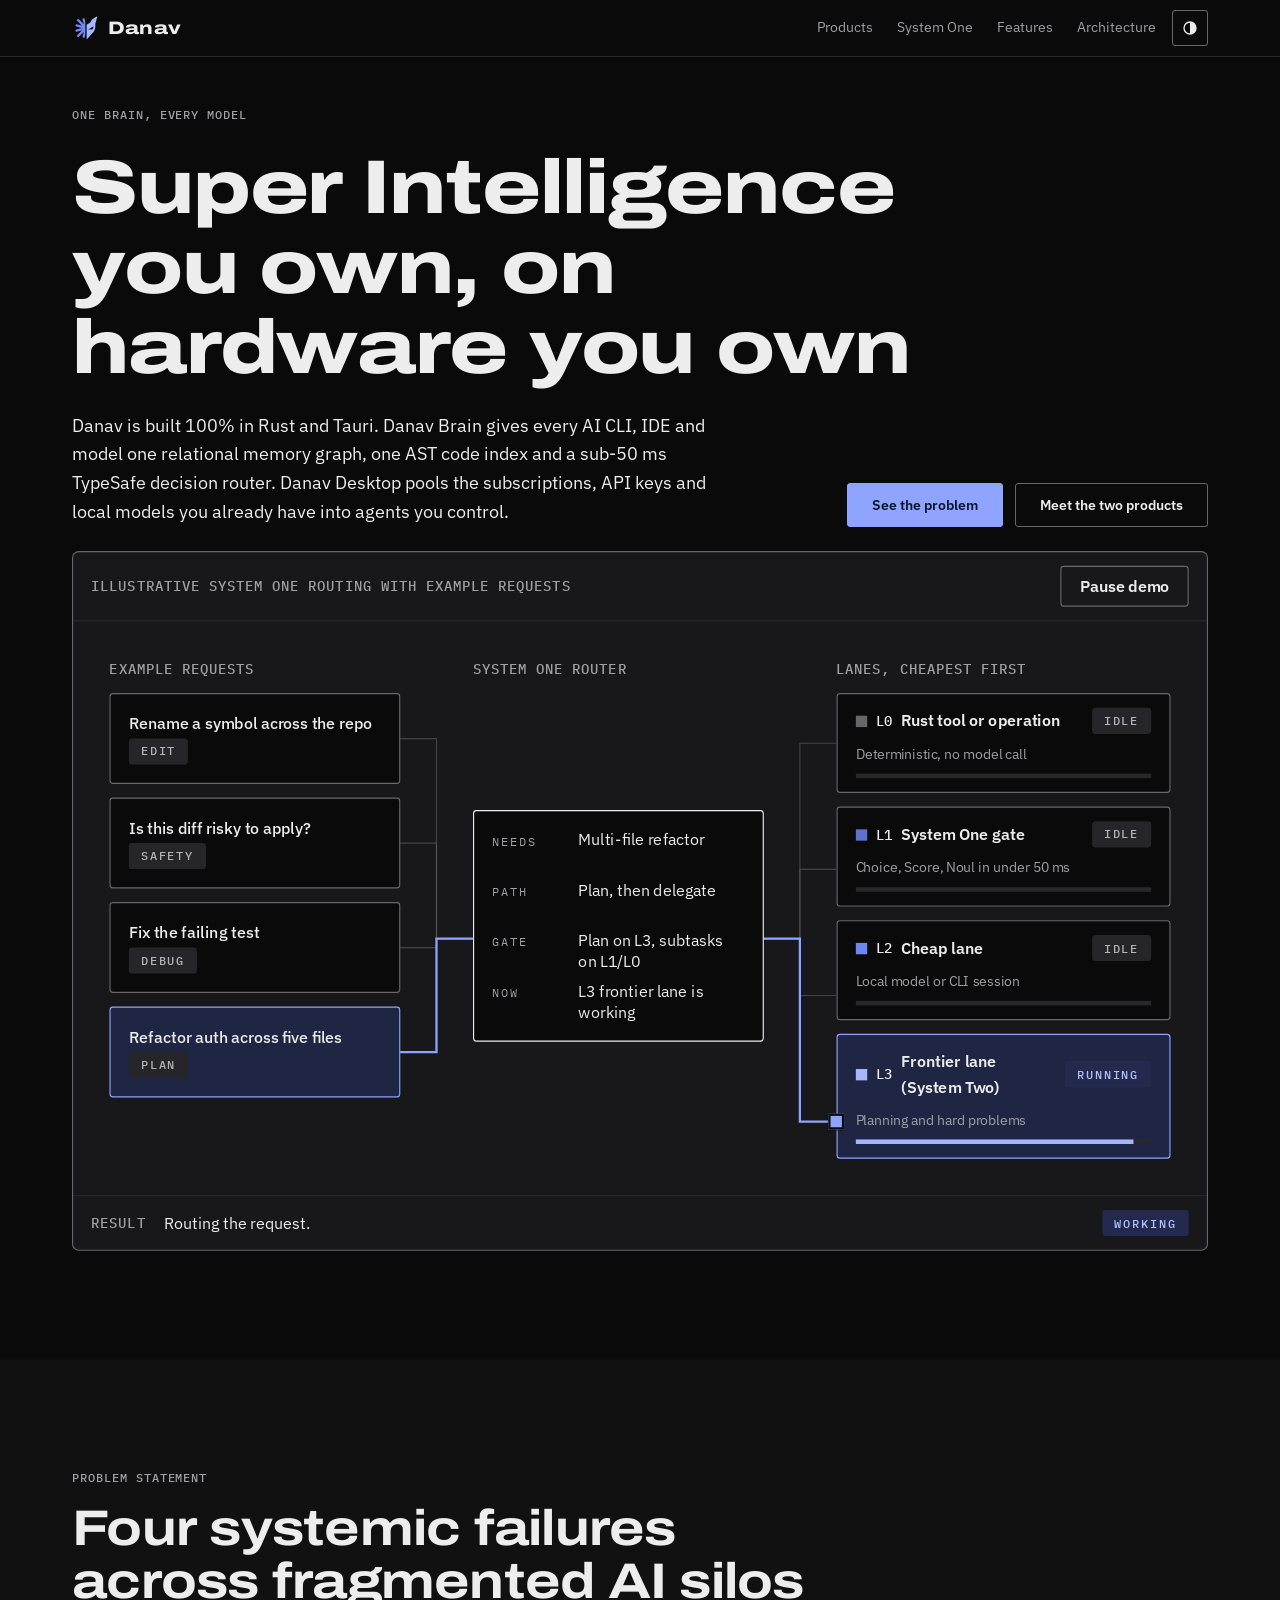
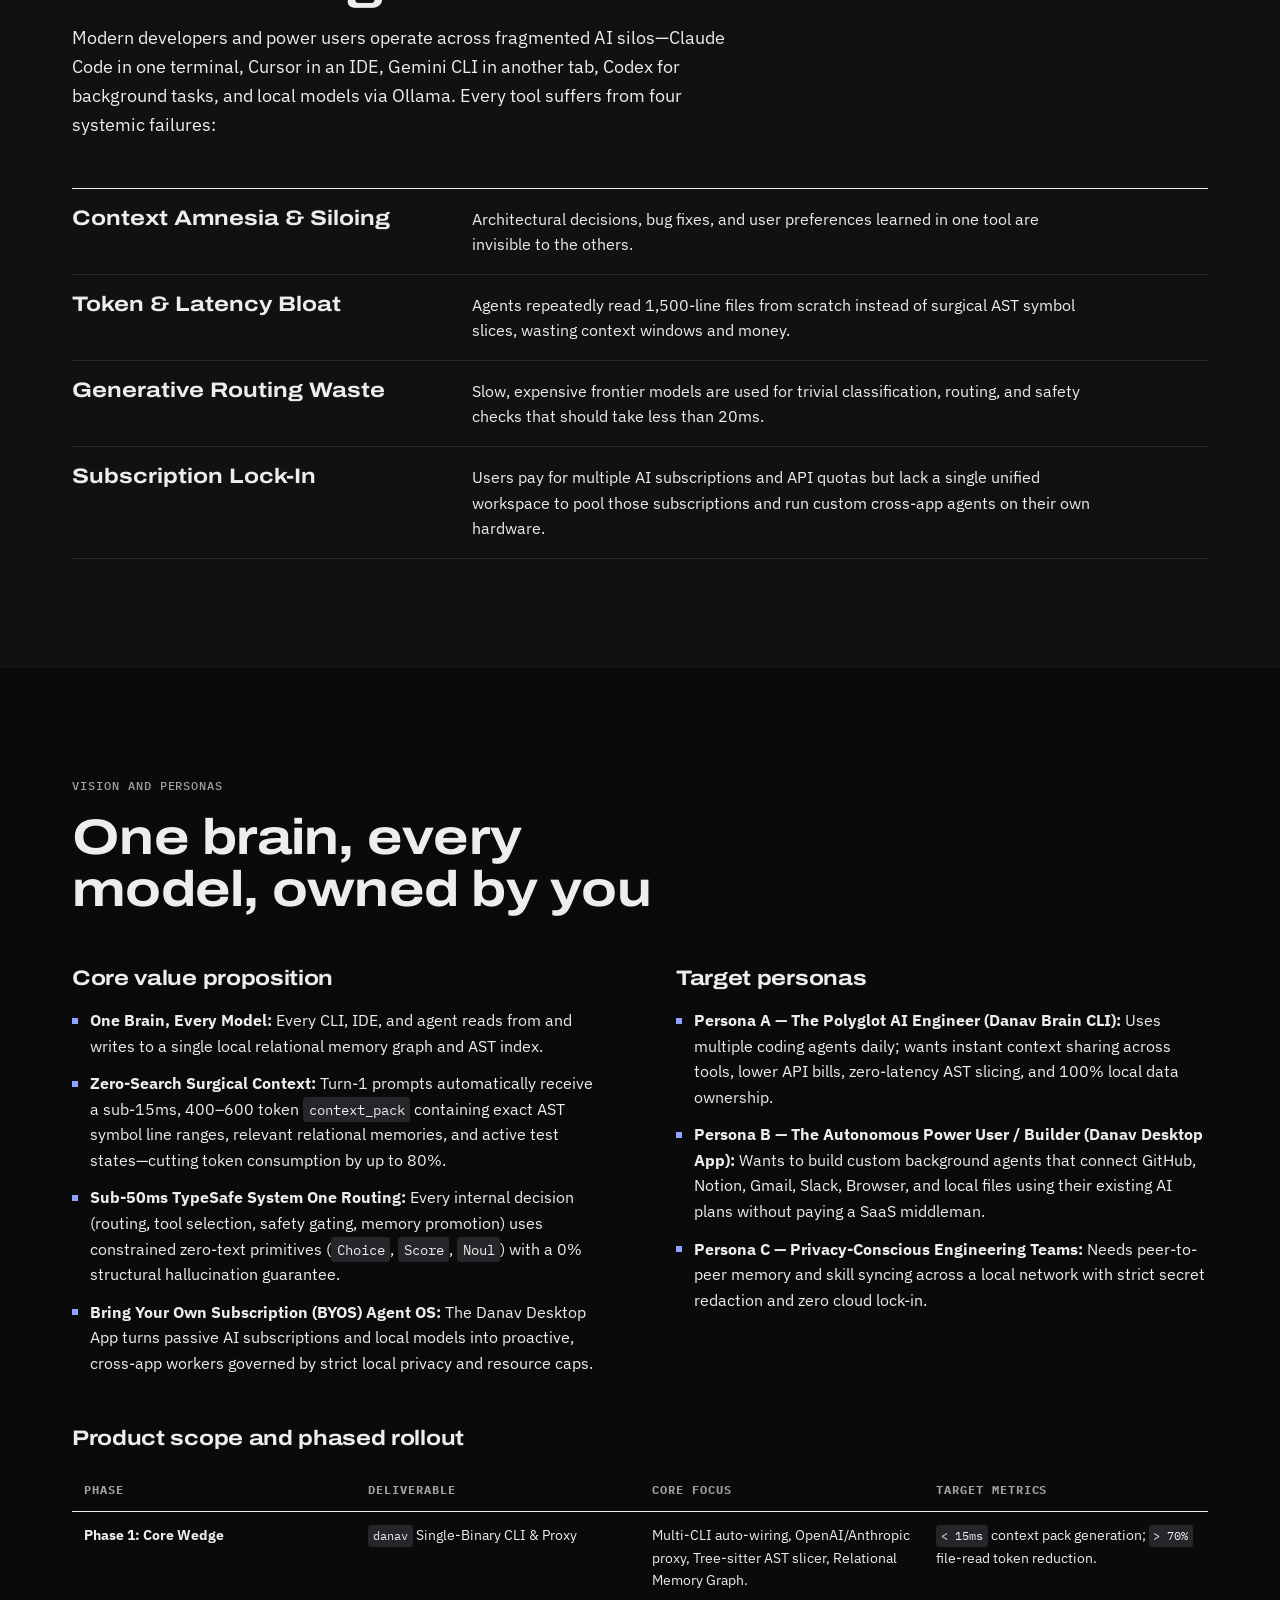
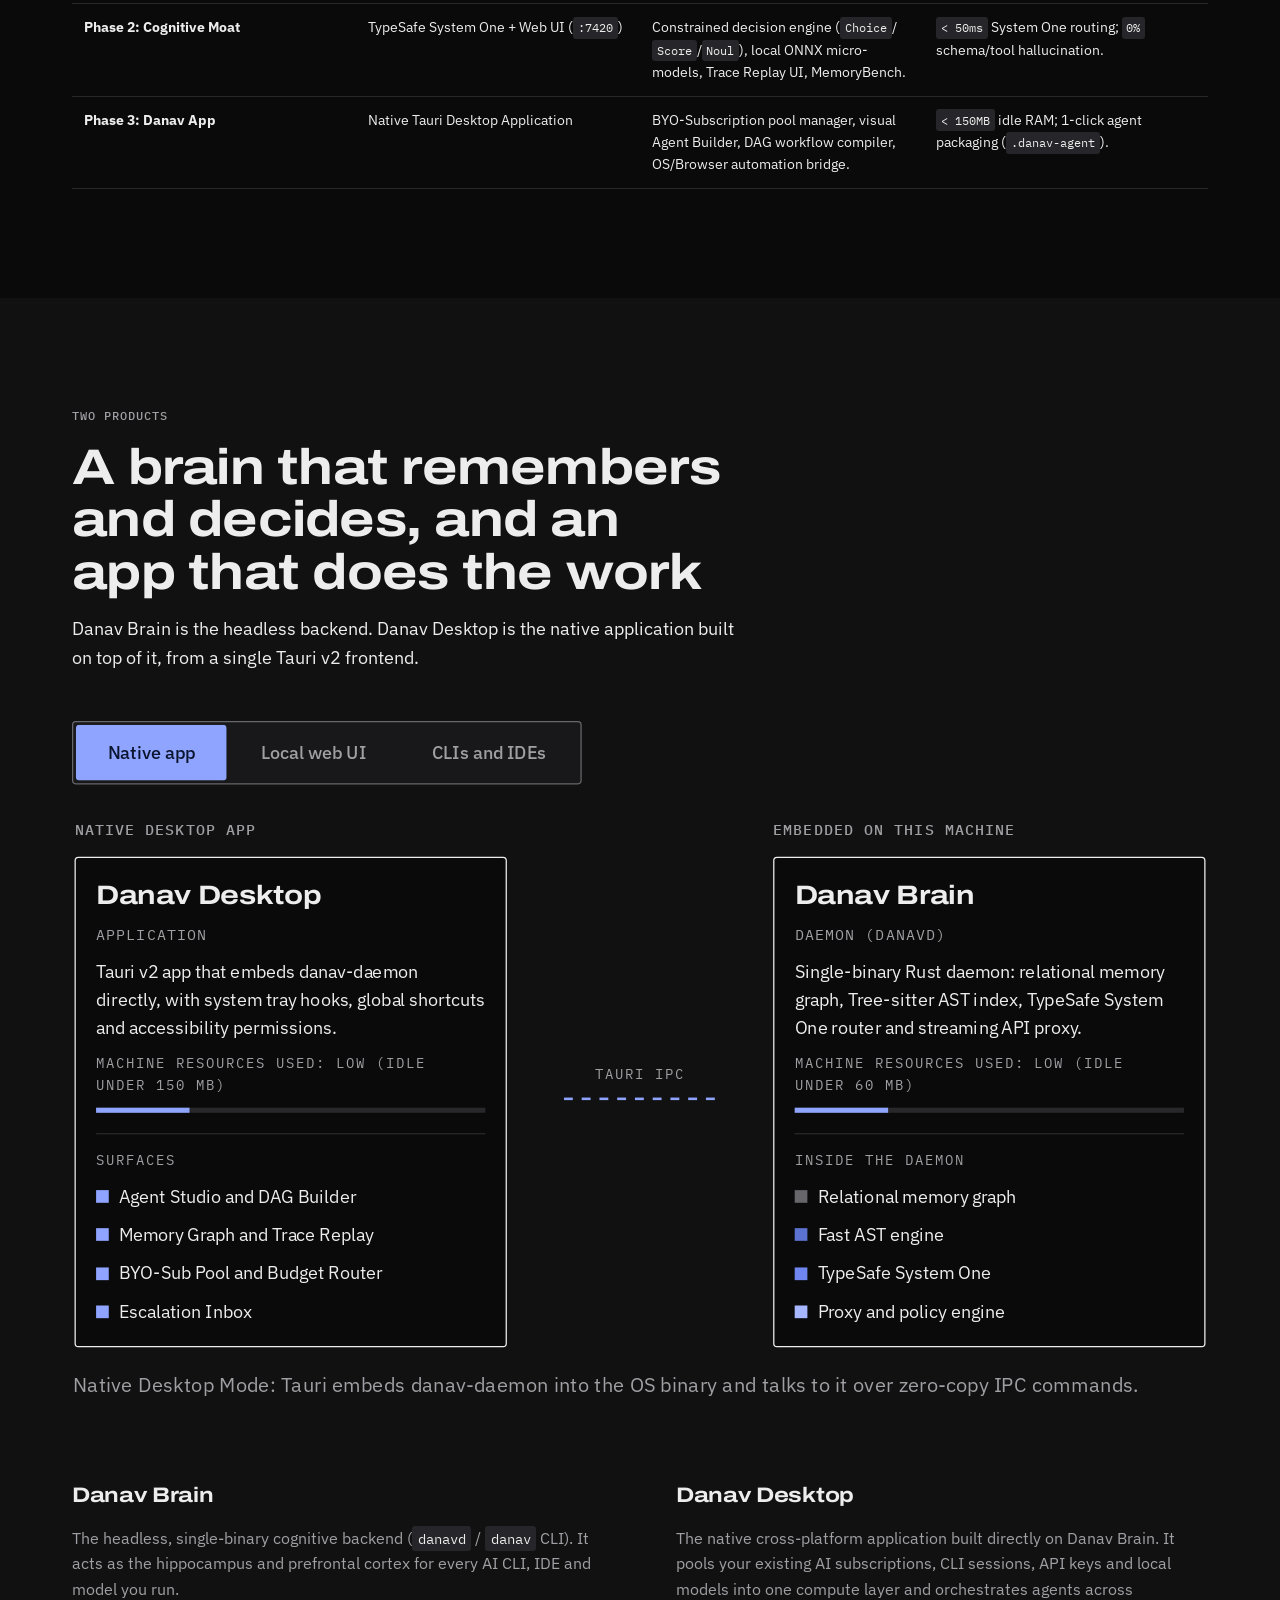
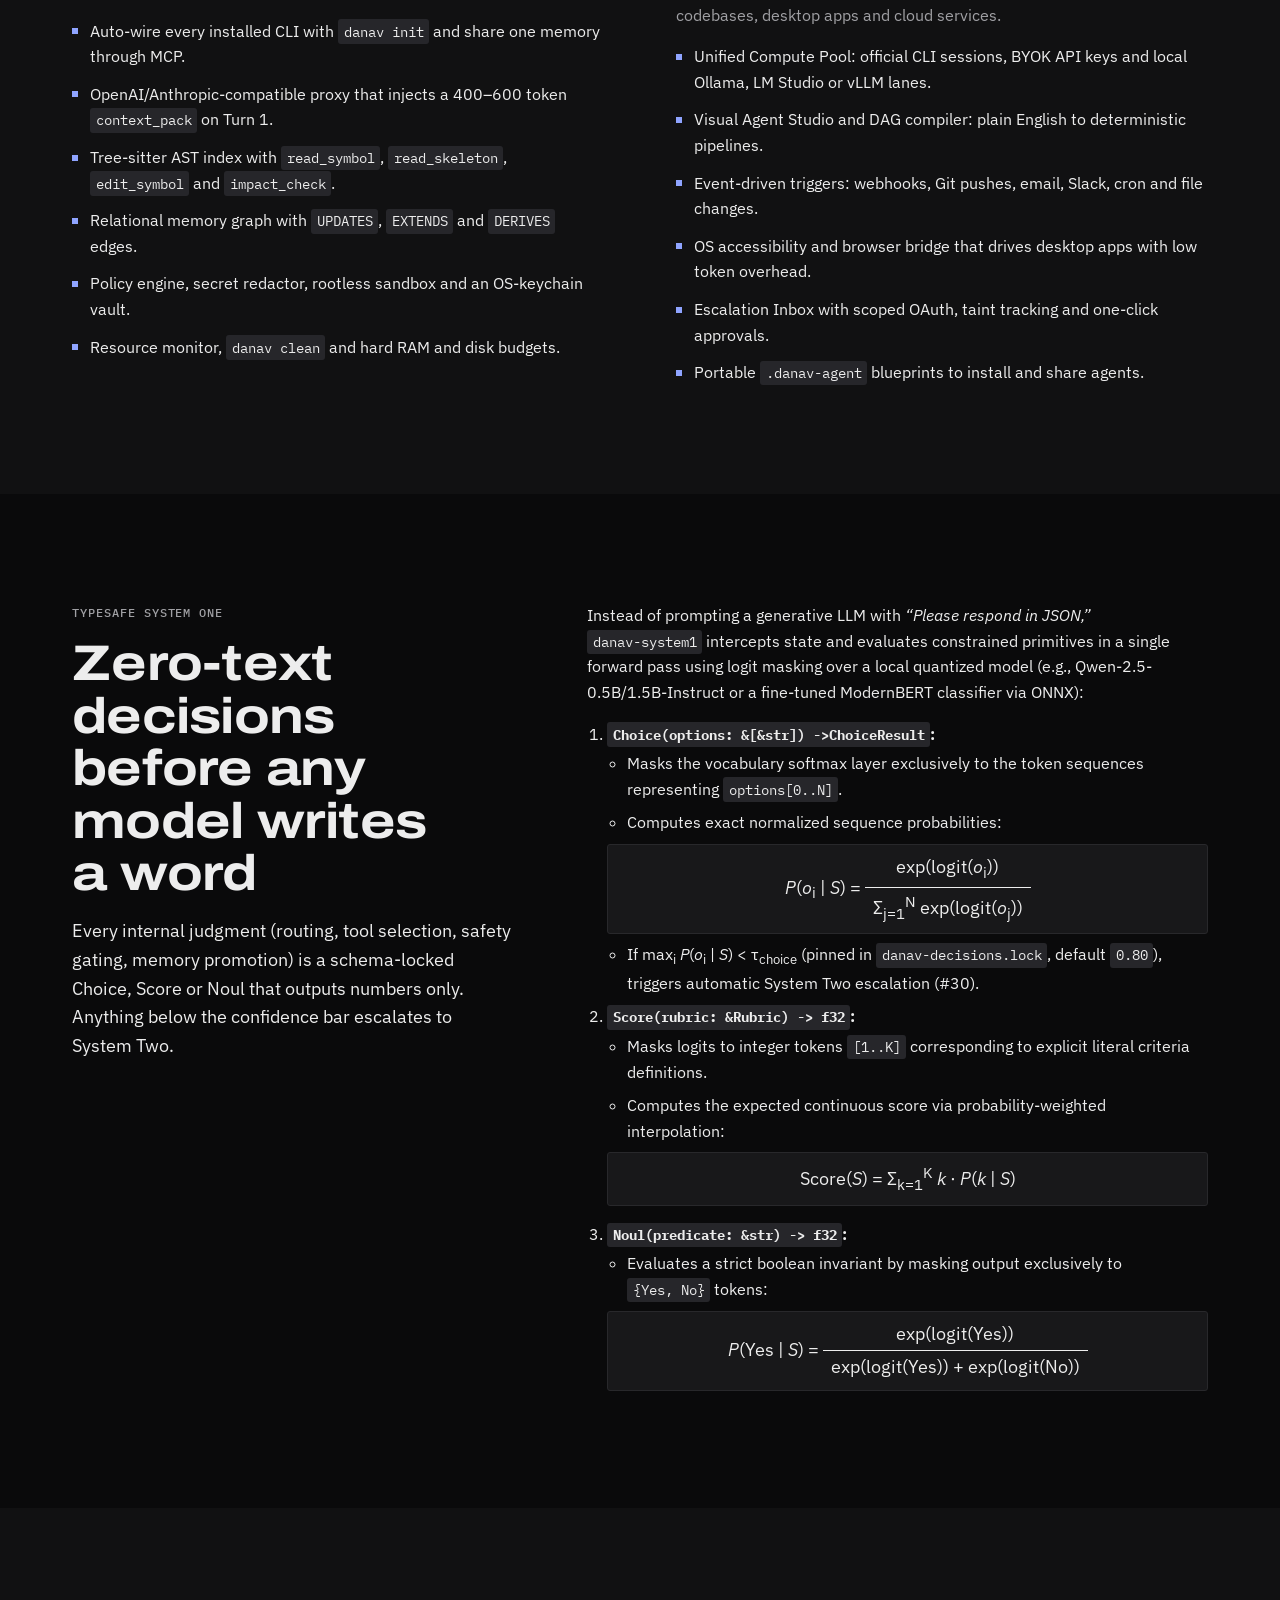
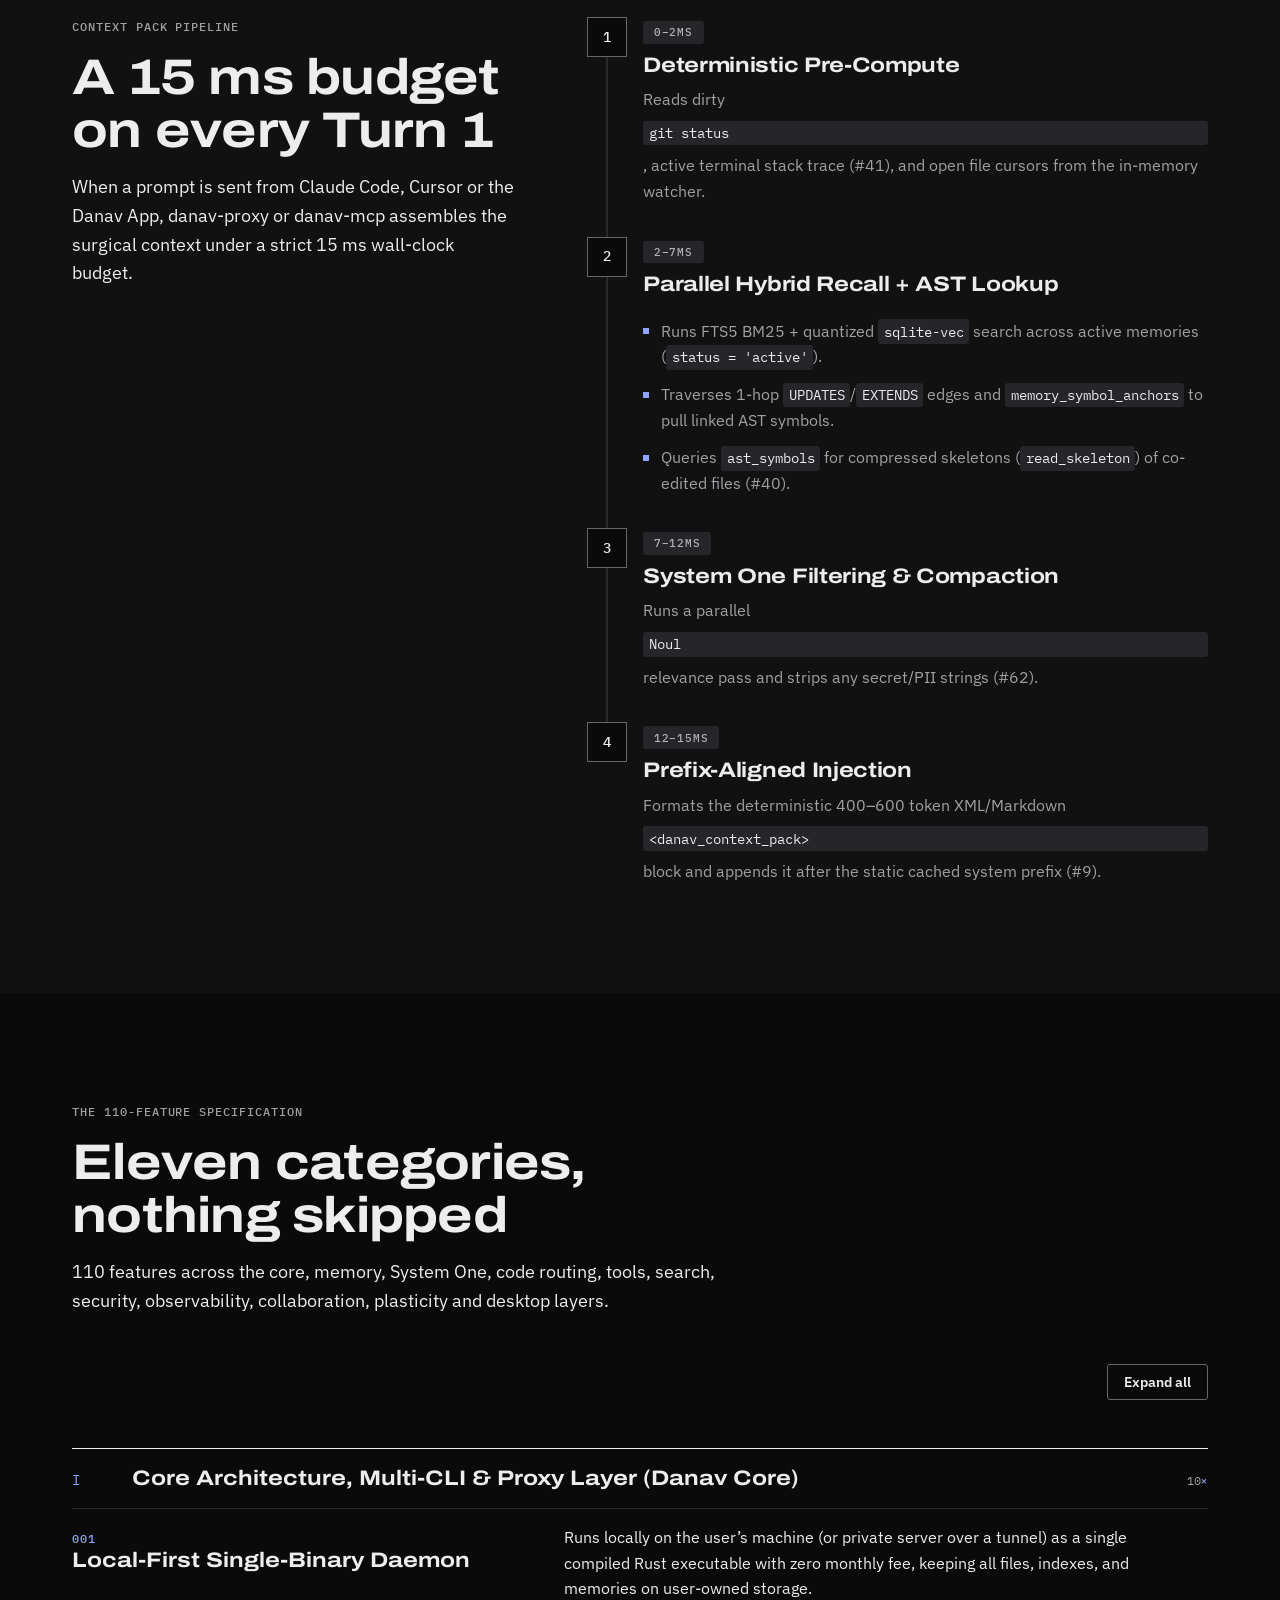
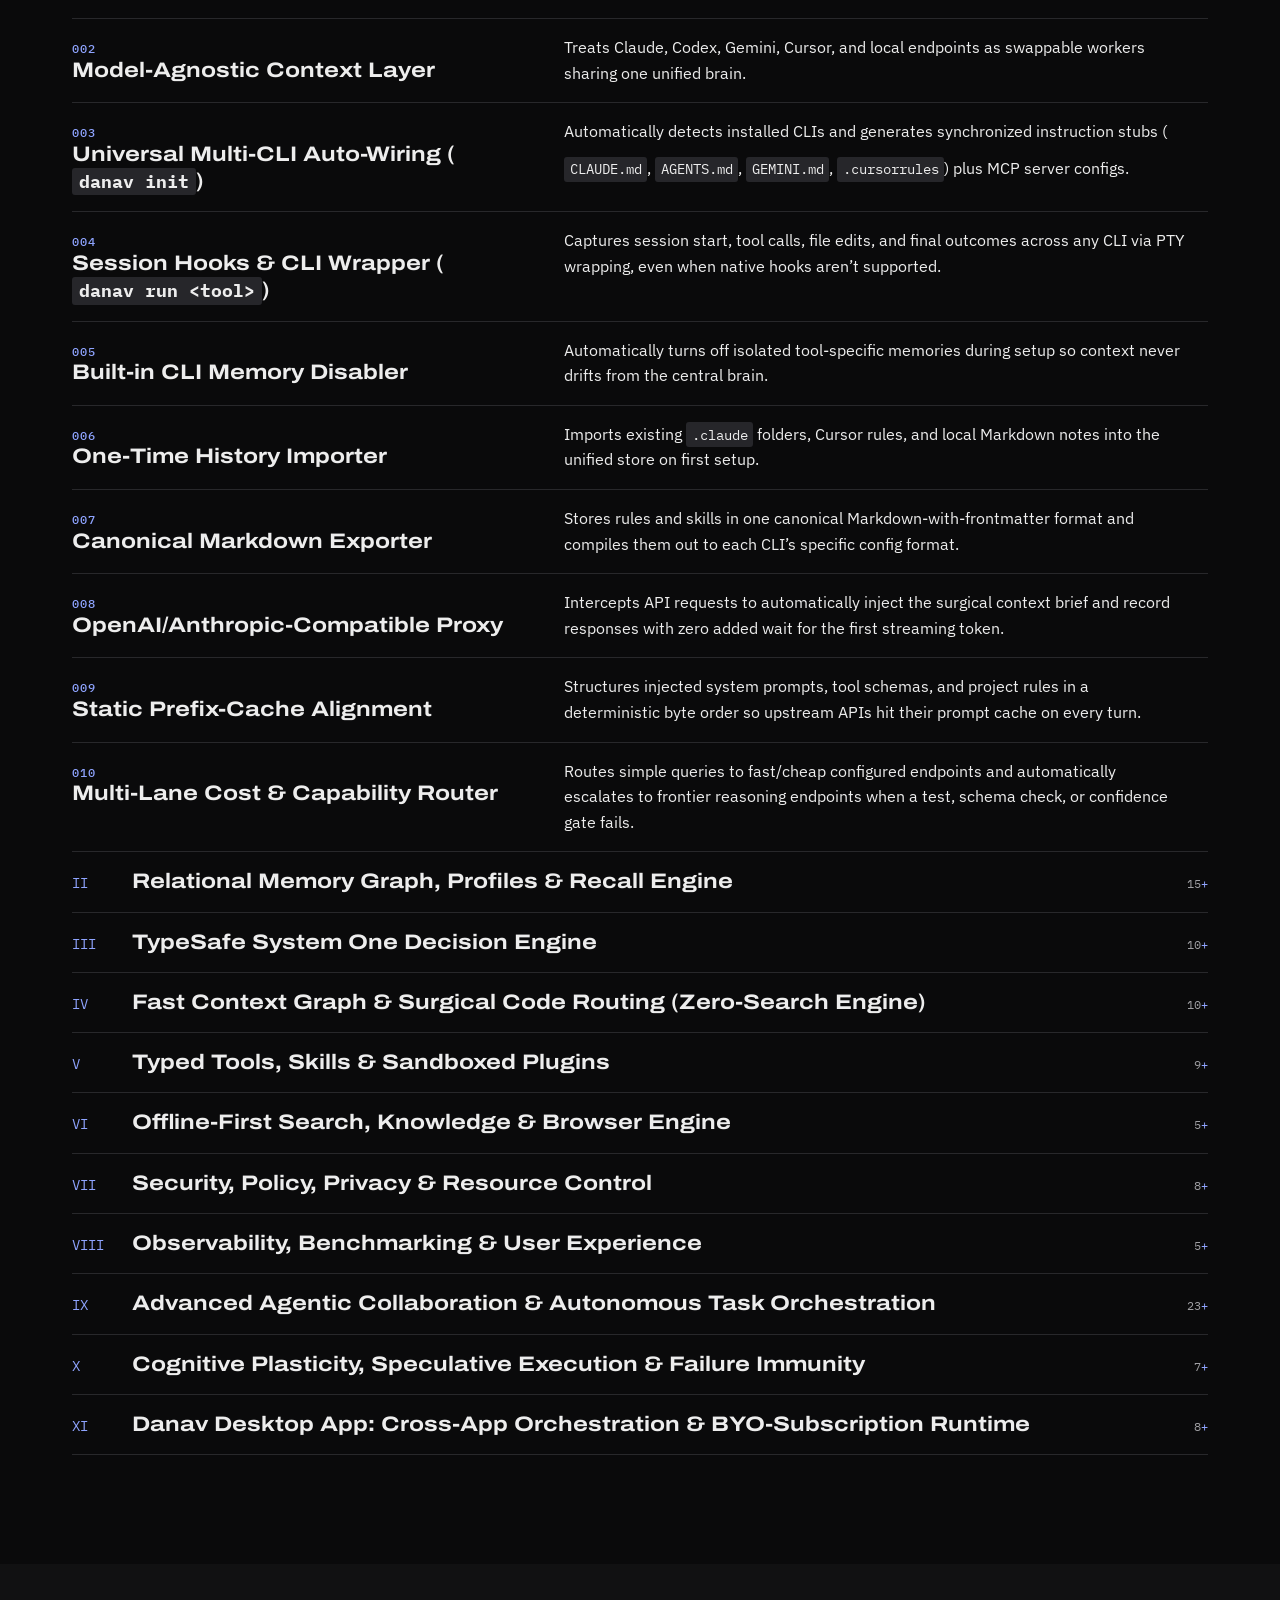
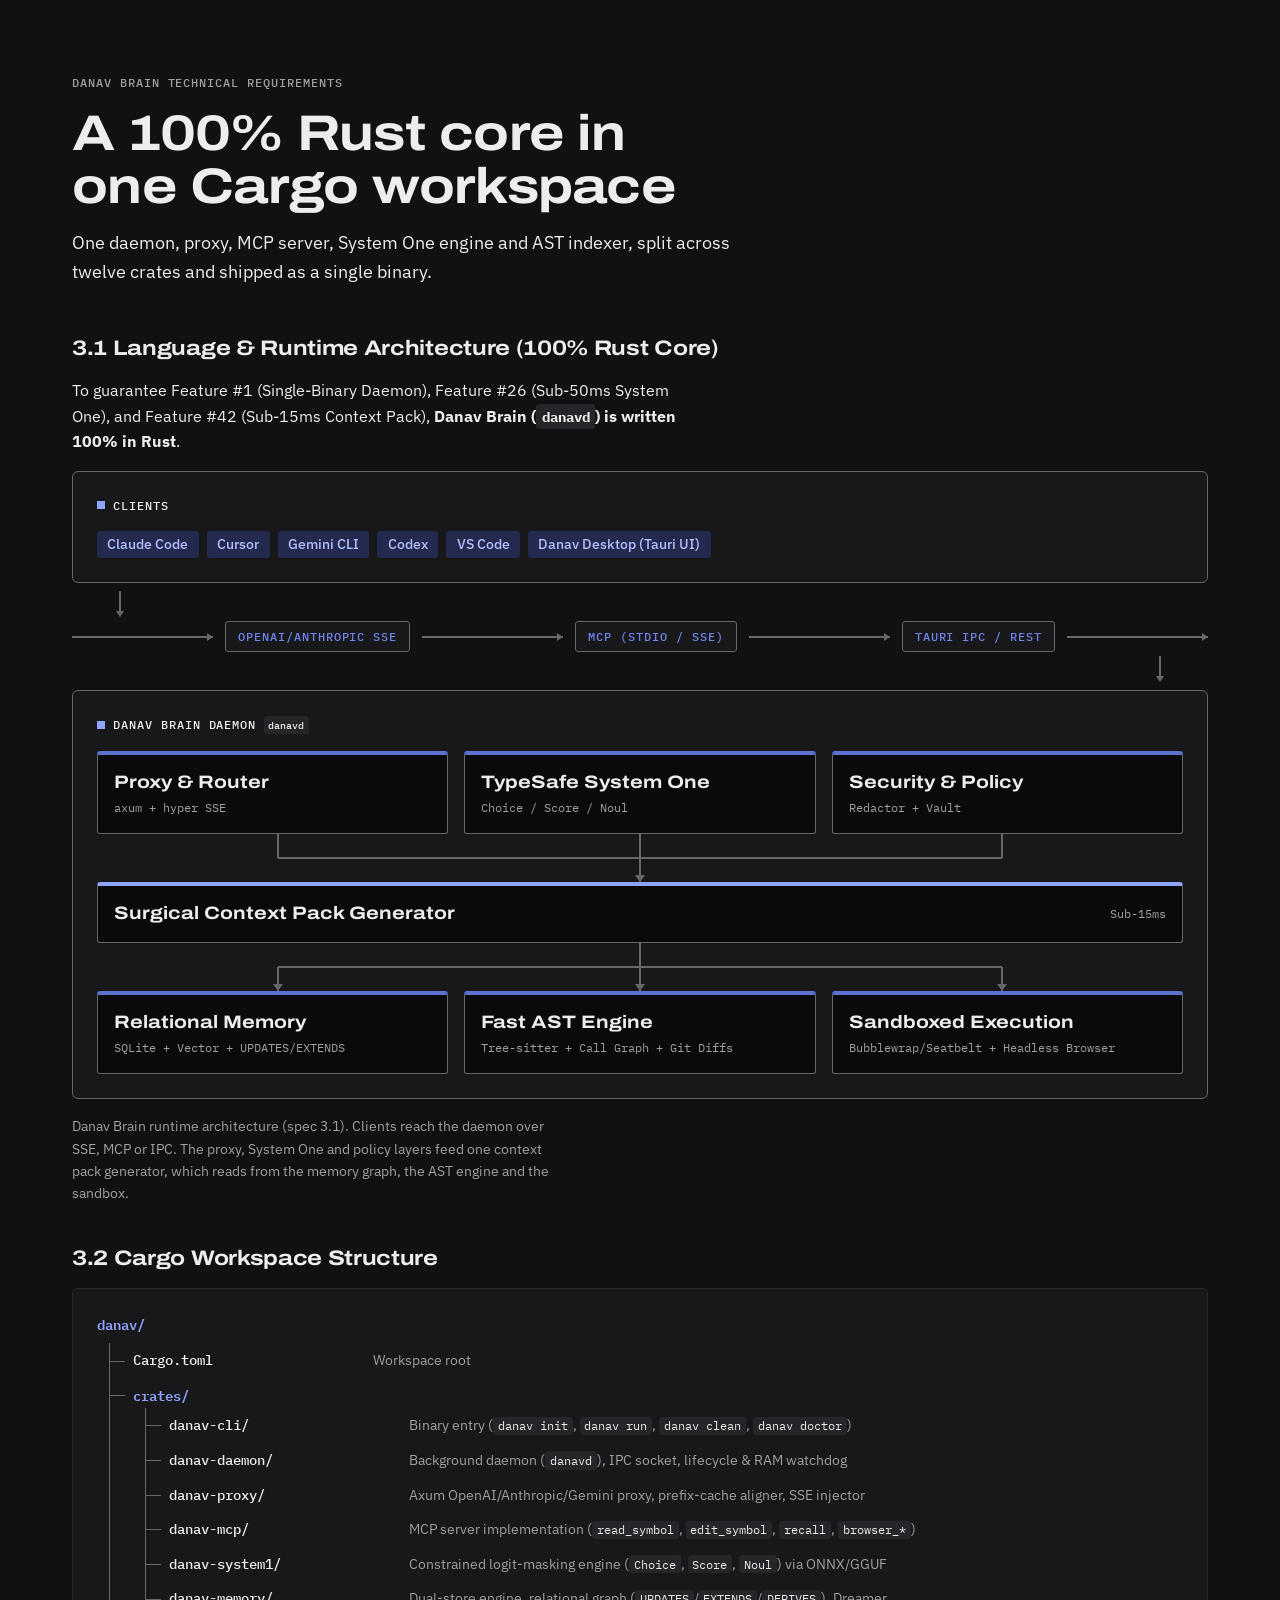
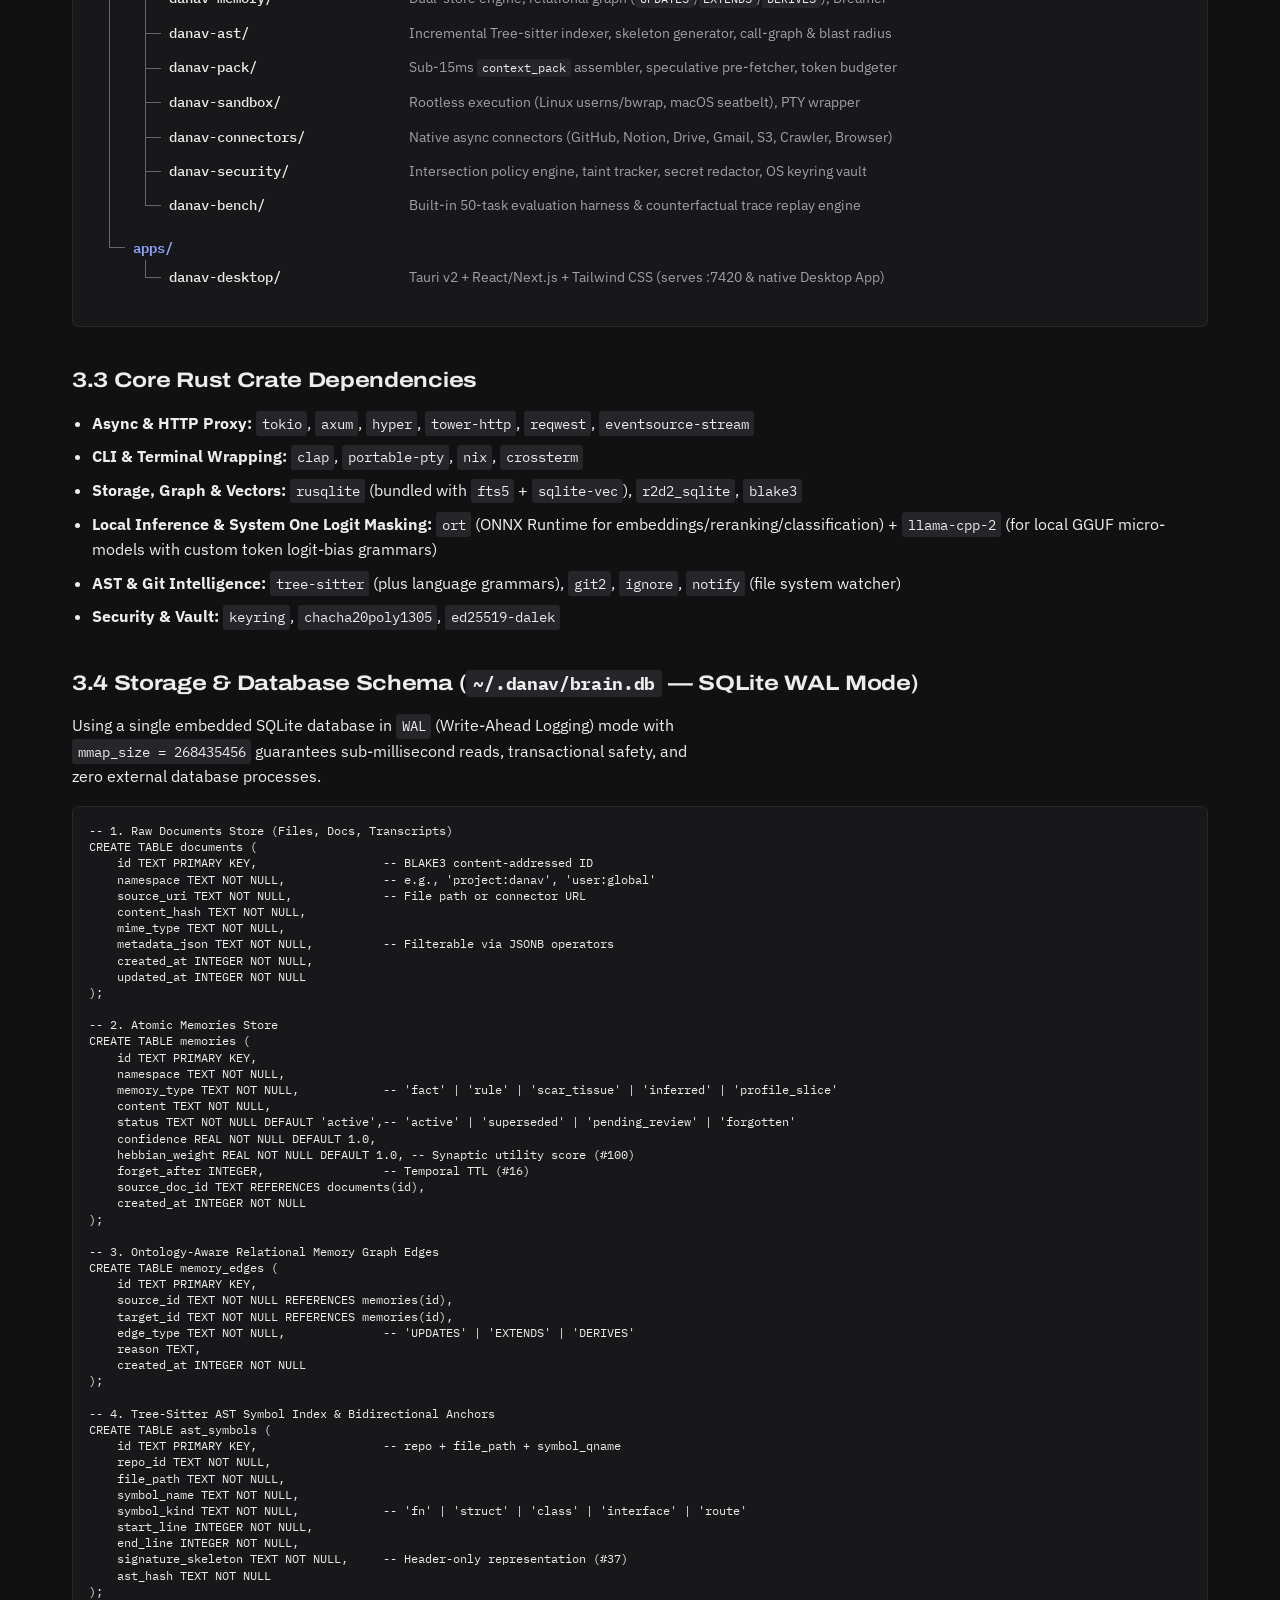
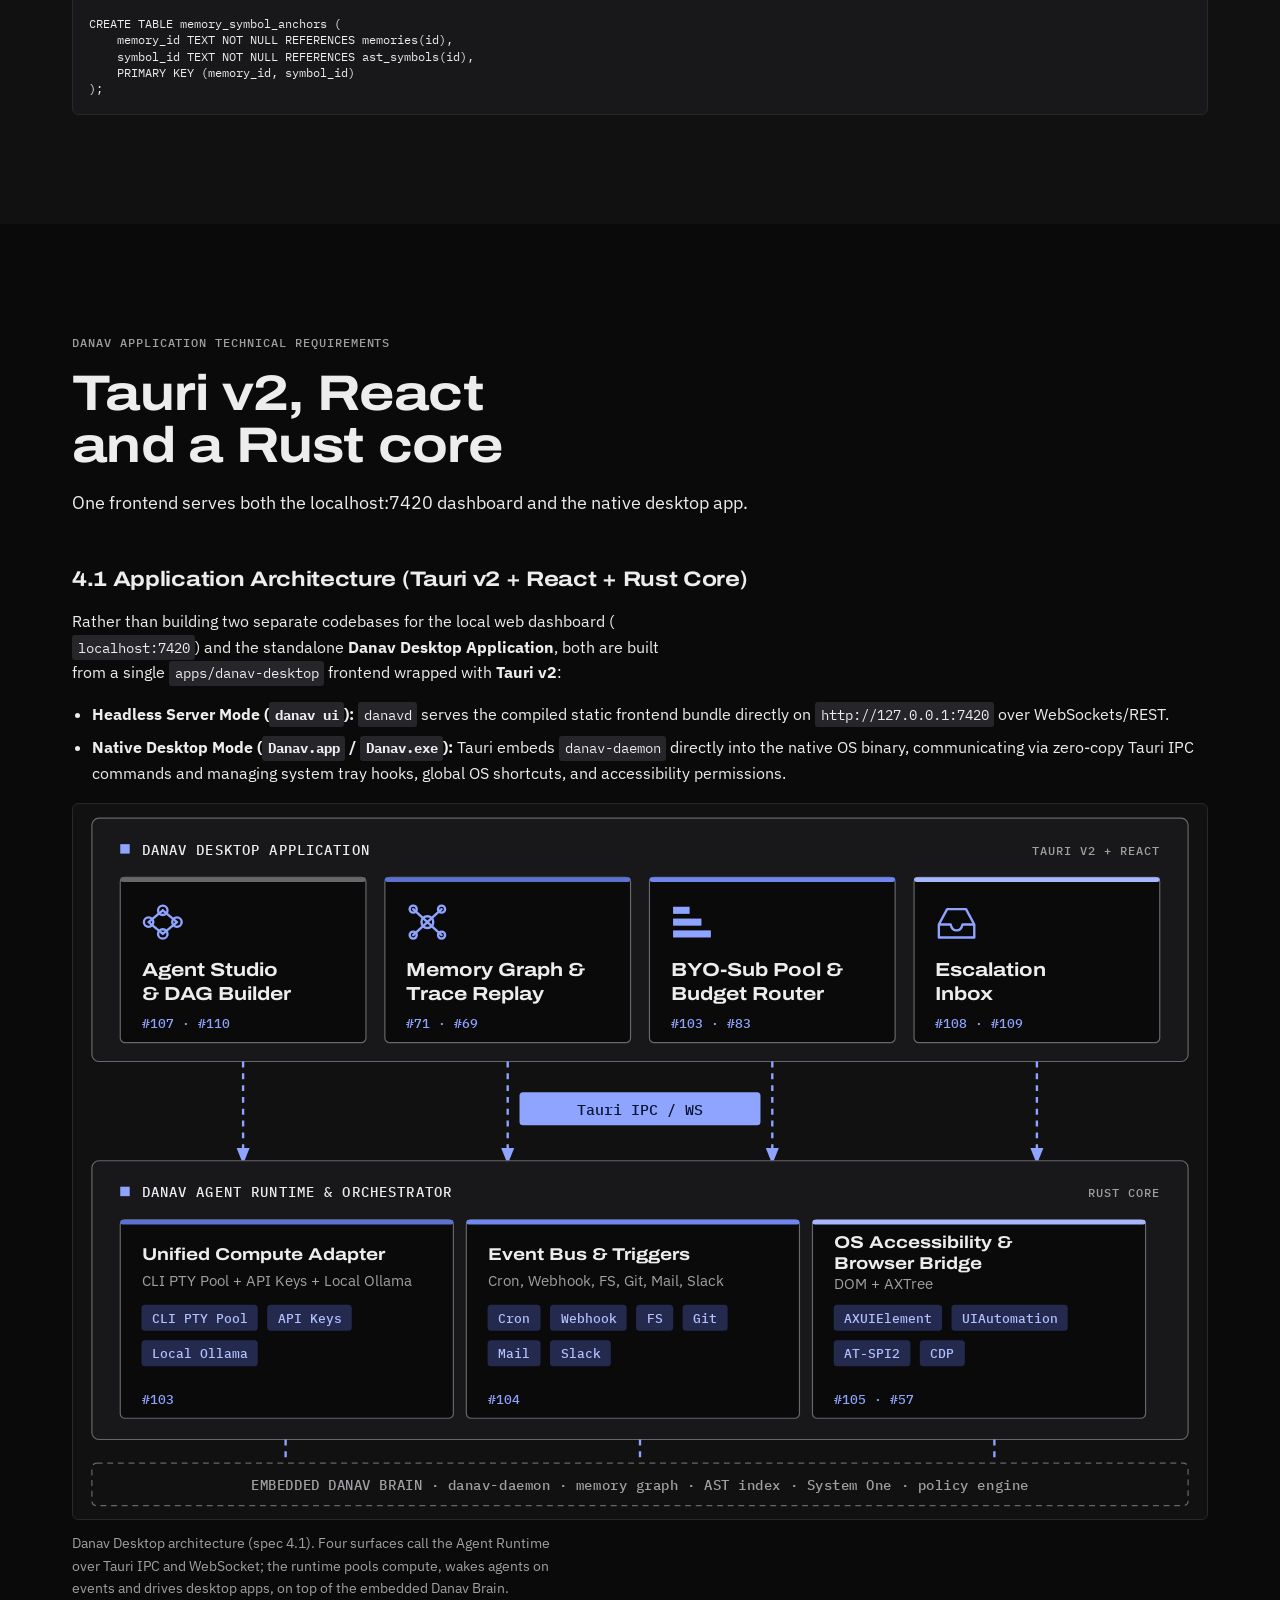
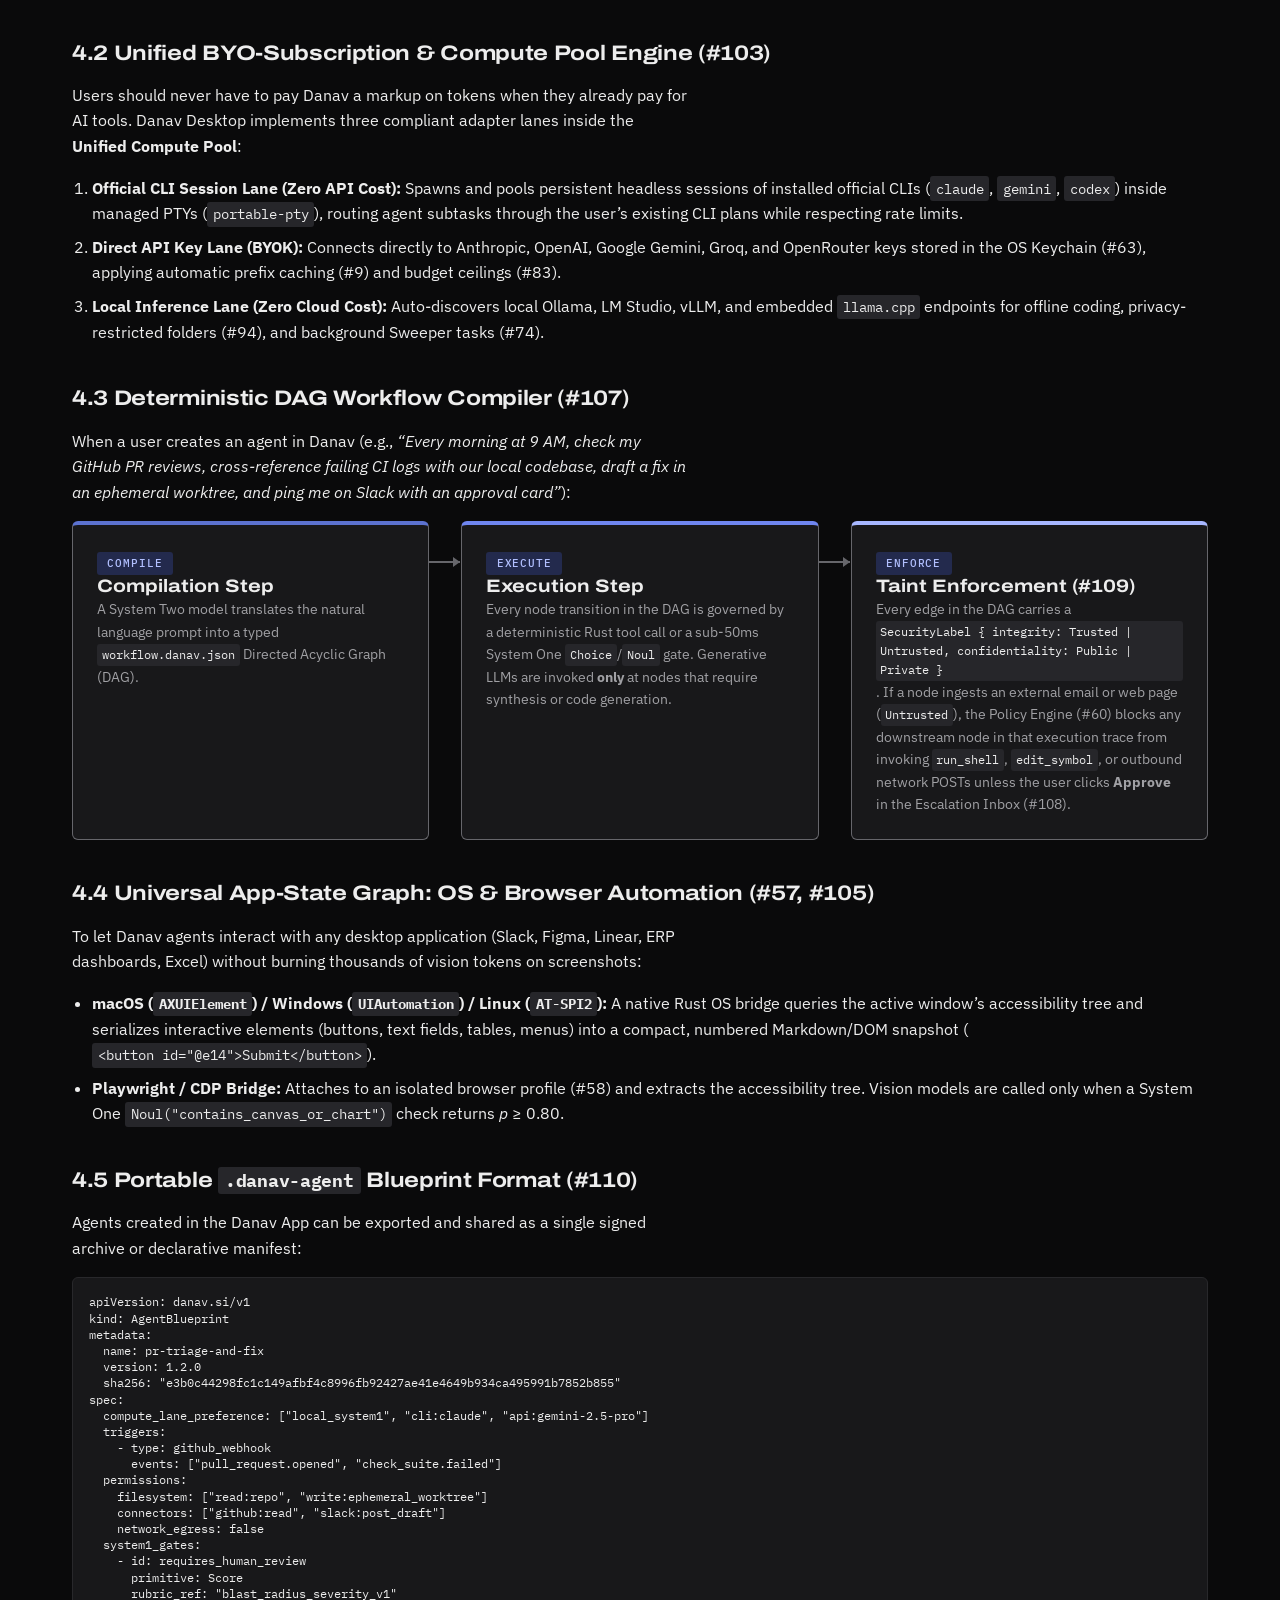
==== commit d8a6f0be: "fix: increase horizontal gap and mode-specific link length in topology component" ====
--- a/index.html
+++ b/index.html
@@ -1419,10 +1419,10 @@
 }
 
 .topology {
-  --link-length: 6rem;
+  --link-length: 9rem;
   display: grid;
   grid-template-columns: minmax(0, 1fr) var(--link-length) minmax(0, 1fr);
-  gap: var(--space-4) 0;
+  gap: var(--space-4) var(--space-6);
   padding: 0;
   border: var(--border-width) solid transparent;
   border-radius: var(--radius-panel);
@@ -1431,17 +1431,16 @@
     grid-template-columns var(--duration-slow) var(--ease-standard);
 }
 
-.topology[data-mode="same"] {
-  border-color: var(--color-line-strong);
-  background: var(--color-surface);
-}
-
-.topology[data-mode="lan"] {
-  --link-length: 8rem;
-}
-
-.topology[data-mode="remote"] {
-  --link-length: 10rem;
+.topology[data-mode="desktop"] {
+  --link-length: 9rem;
+}
+
+.topology[data-mode="web"] {
+  --link-length: 14rem;
+}
+
+.topology[data-mode="cli"] {
+  --link-length: 13rem;
 }
 
 .topology__site {
@@ -1585,16 +1584,22 @@
   justify-content: center;
   gap: var(--space-3);
   min-width: 0;
+  padding-inline: var(--space-3);
 }
 
 .topology__link-label {
   max-width: 100%;
+  padding-inline: var(--space-2);
   font-family: var(--font-mono);
   font-size: var(--text-2xs);
   letter-spacing: var(--tracking-label);
   text-align: center;
   text-transform: uppercase;
   color: var(--color-text-muted);
+  word-break: normal;
+  overflow-wrap: normal;
+  white-space: normal;
+  line-height: var(--leading-snug);
 }
 
 .topology__line {
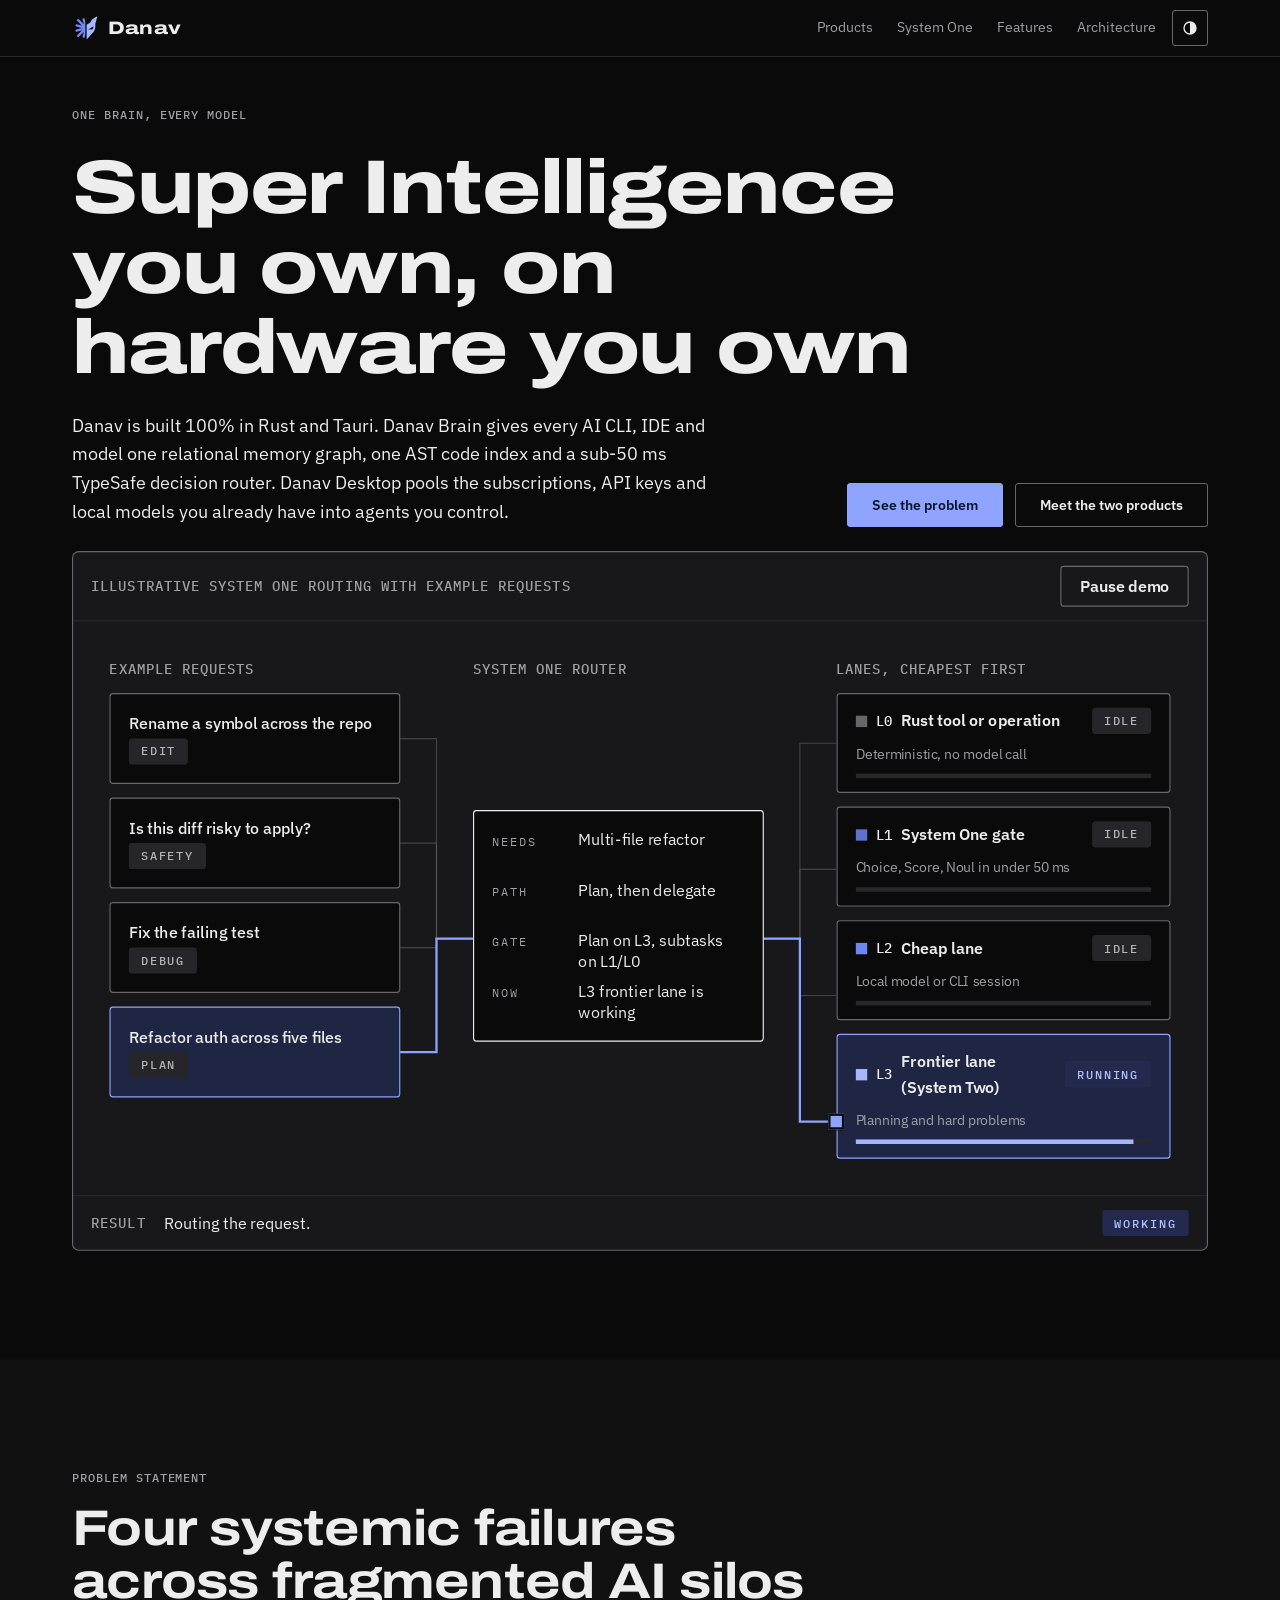
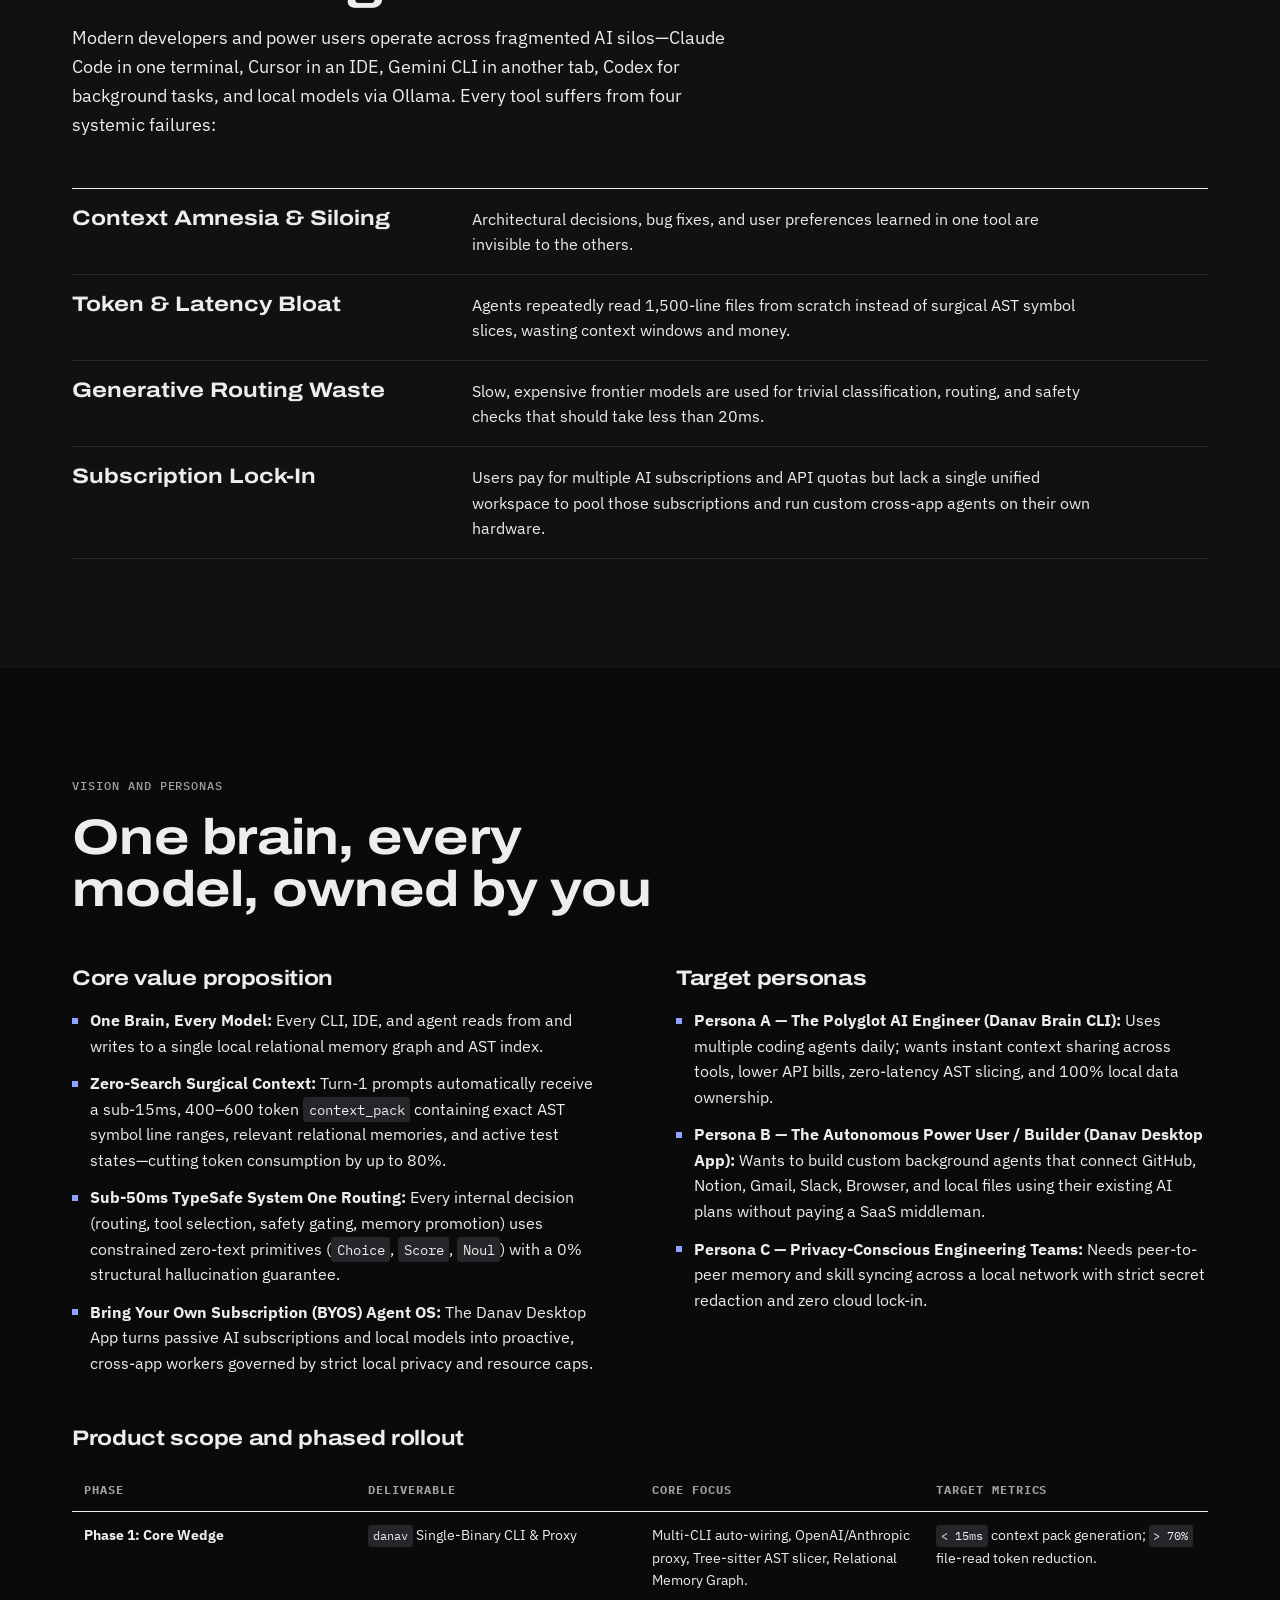
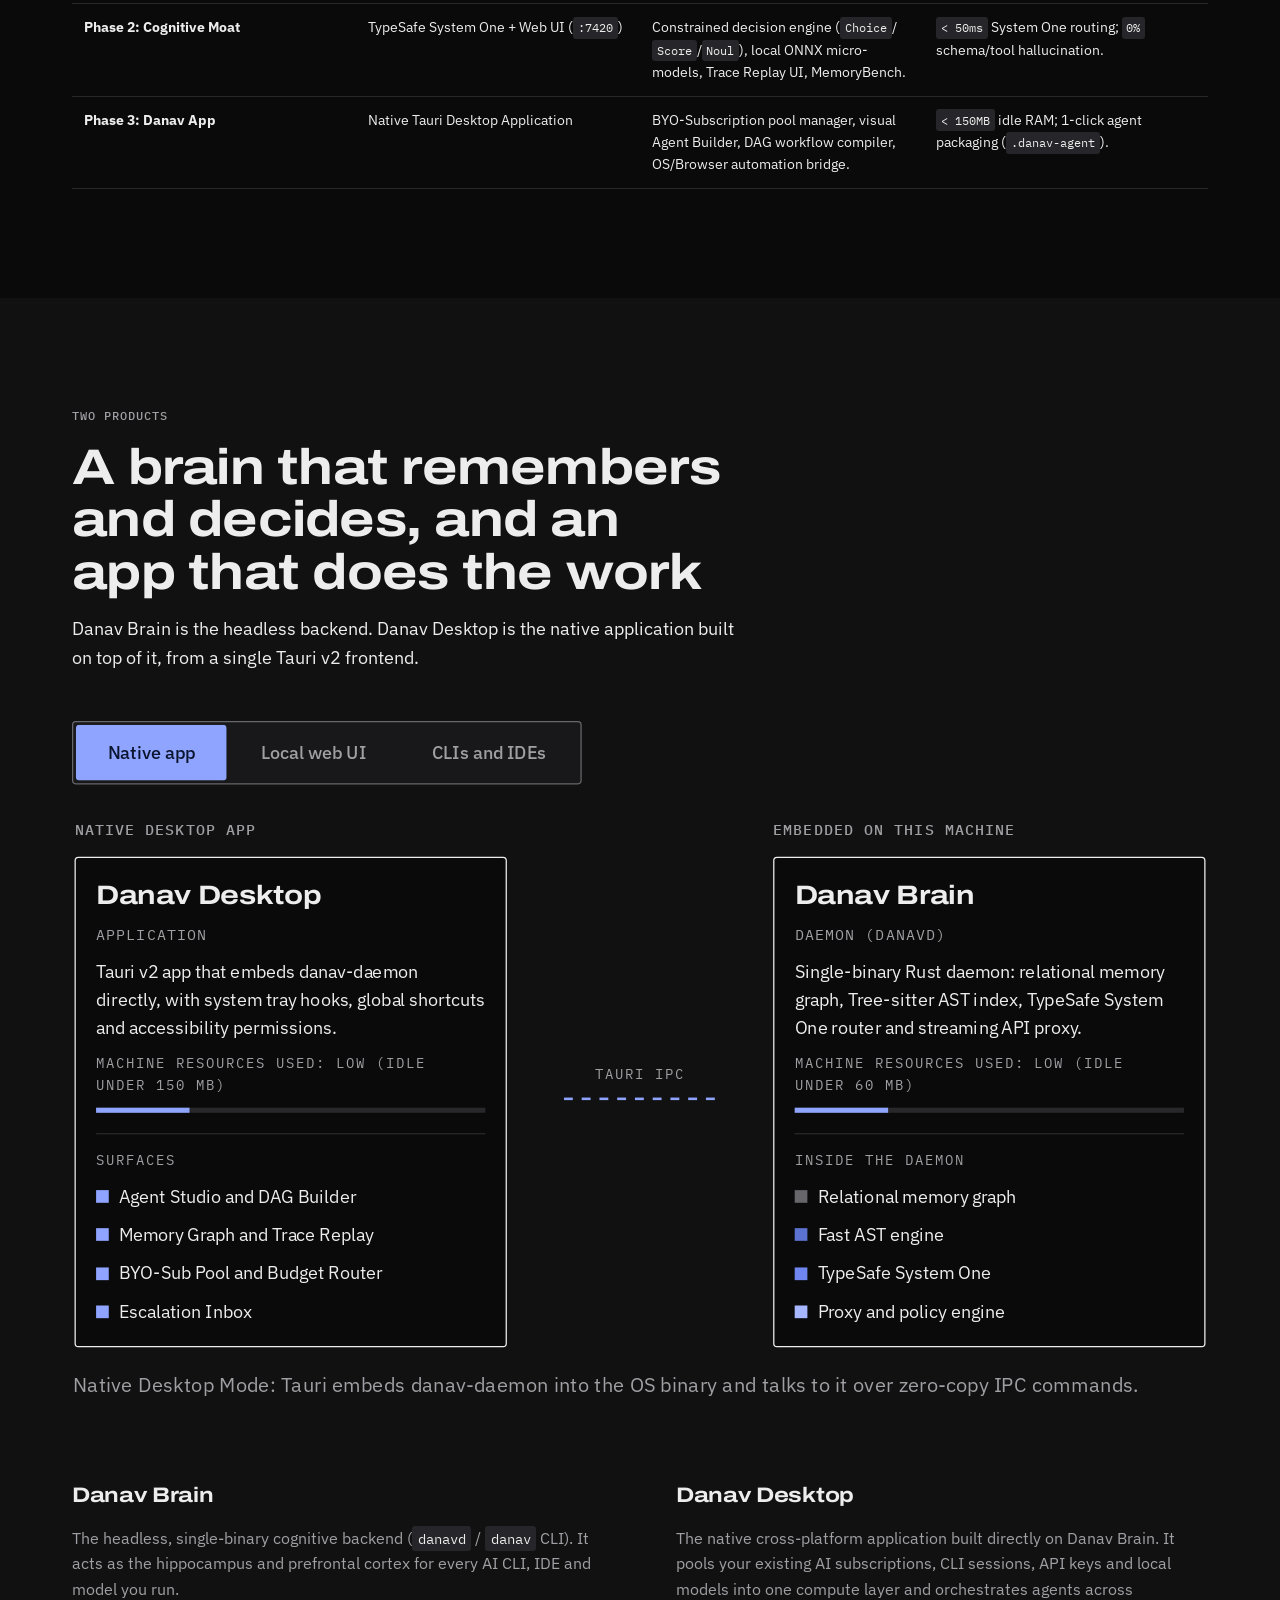
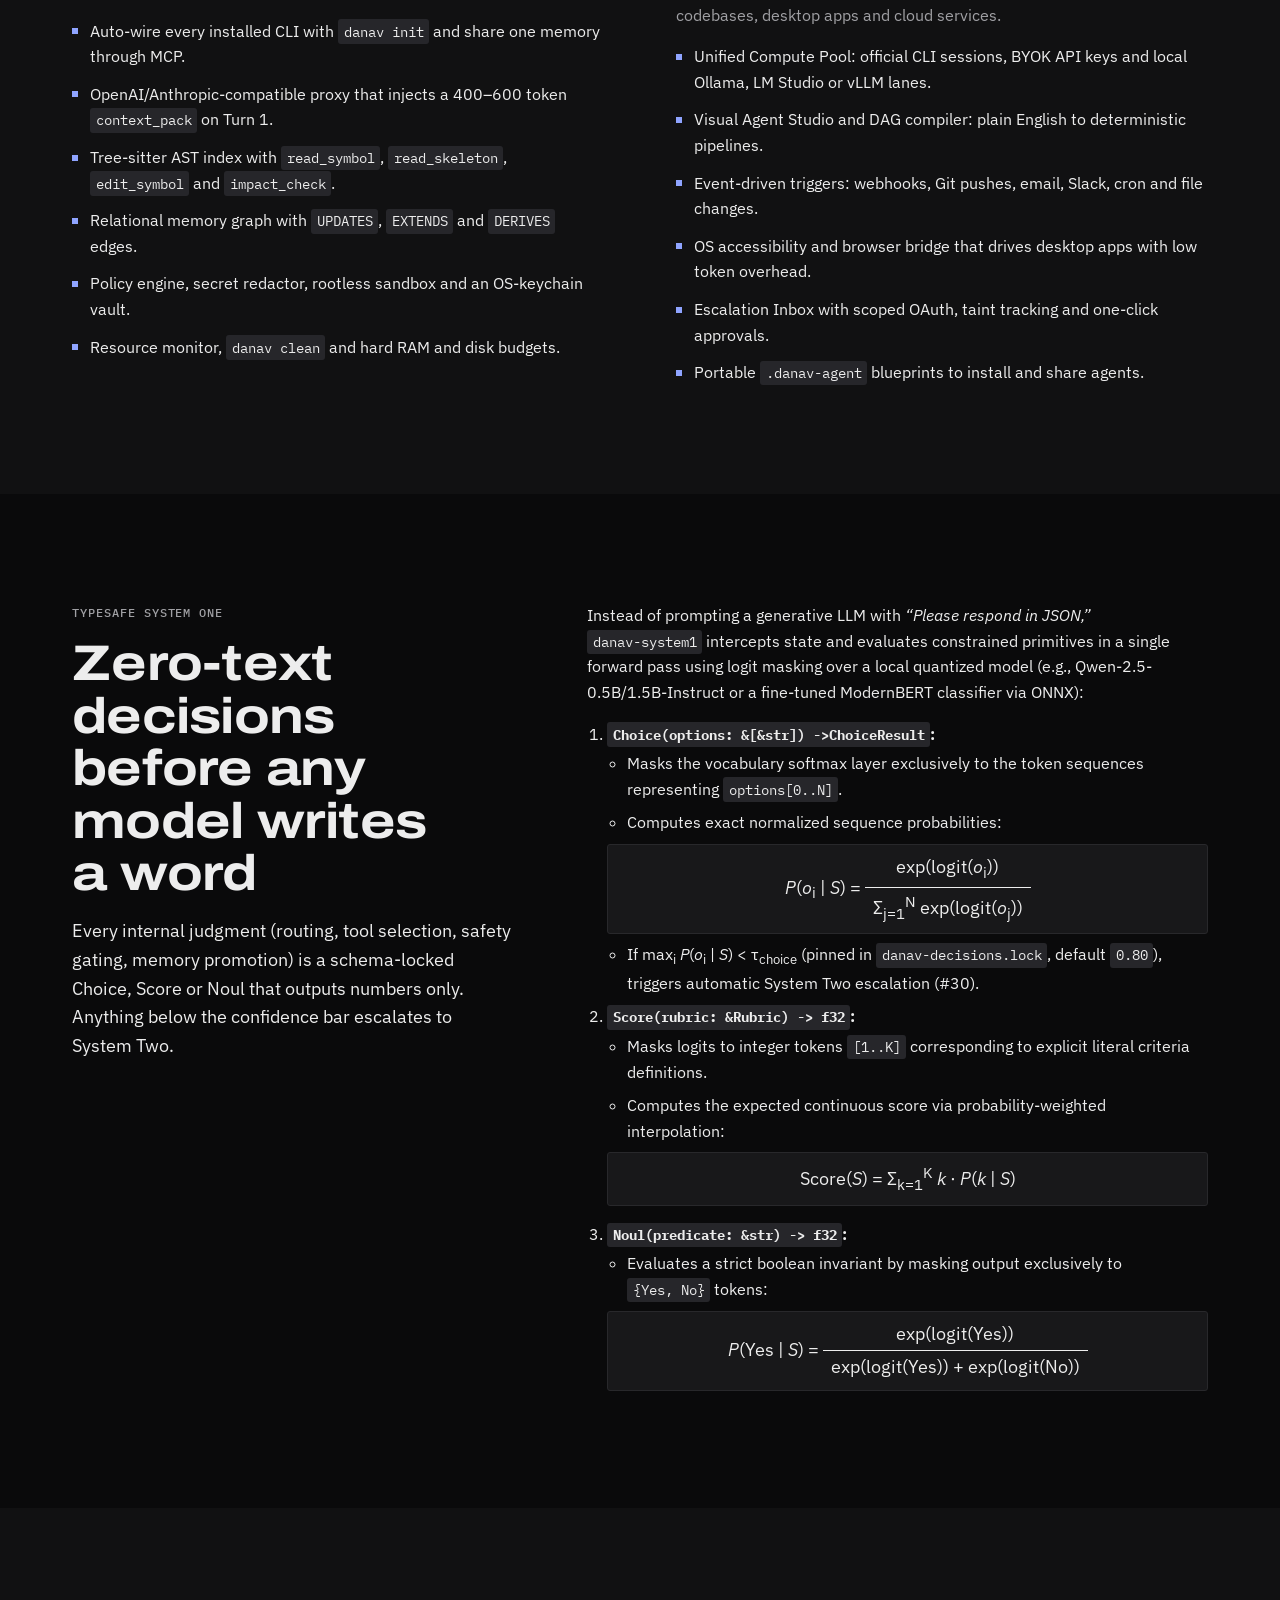
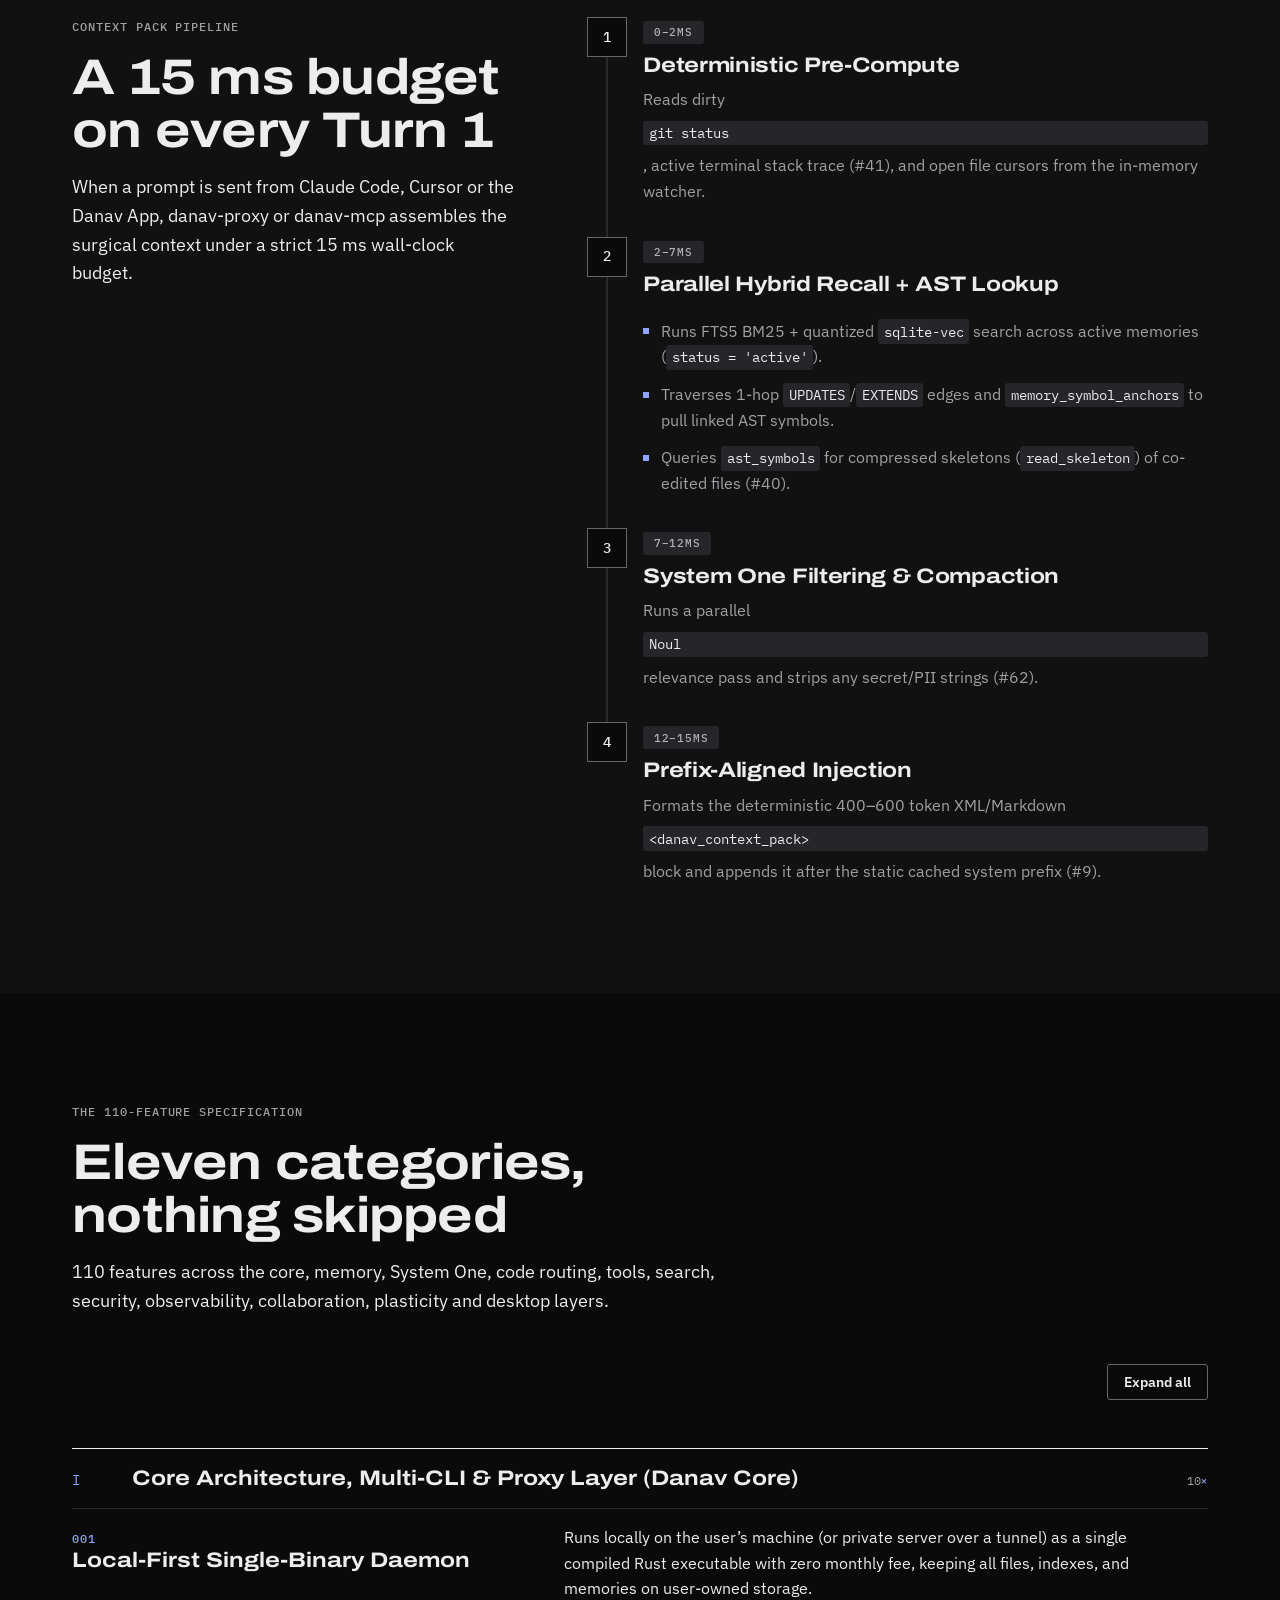
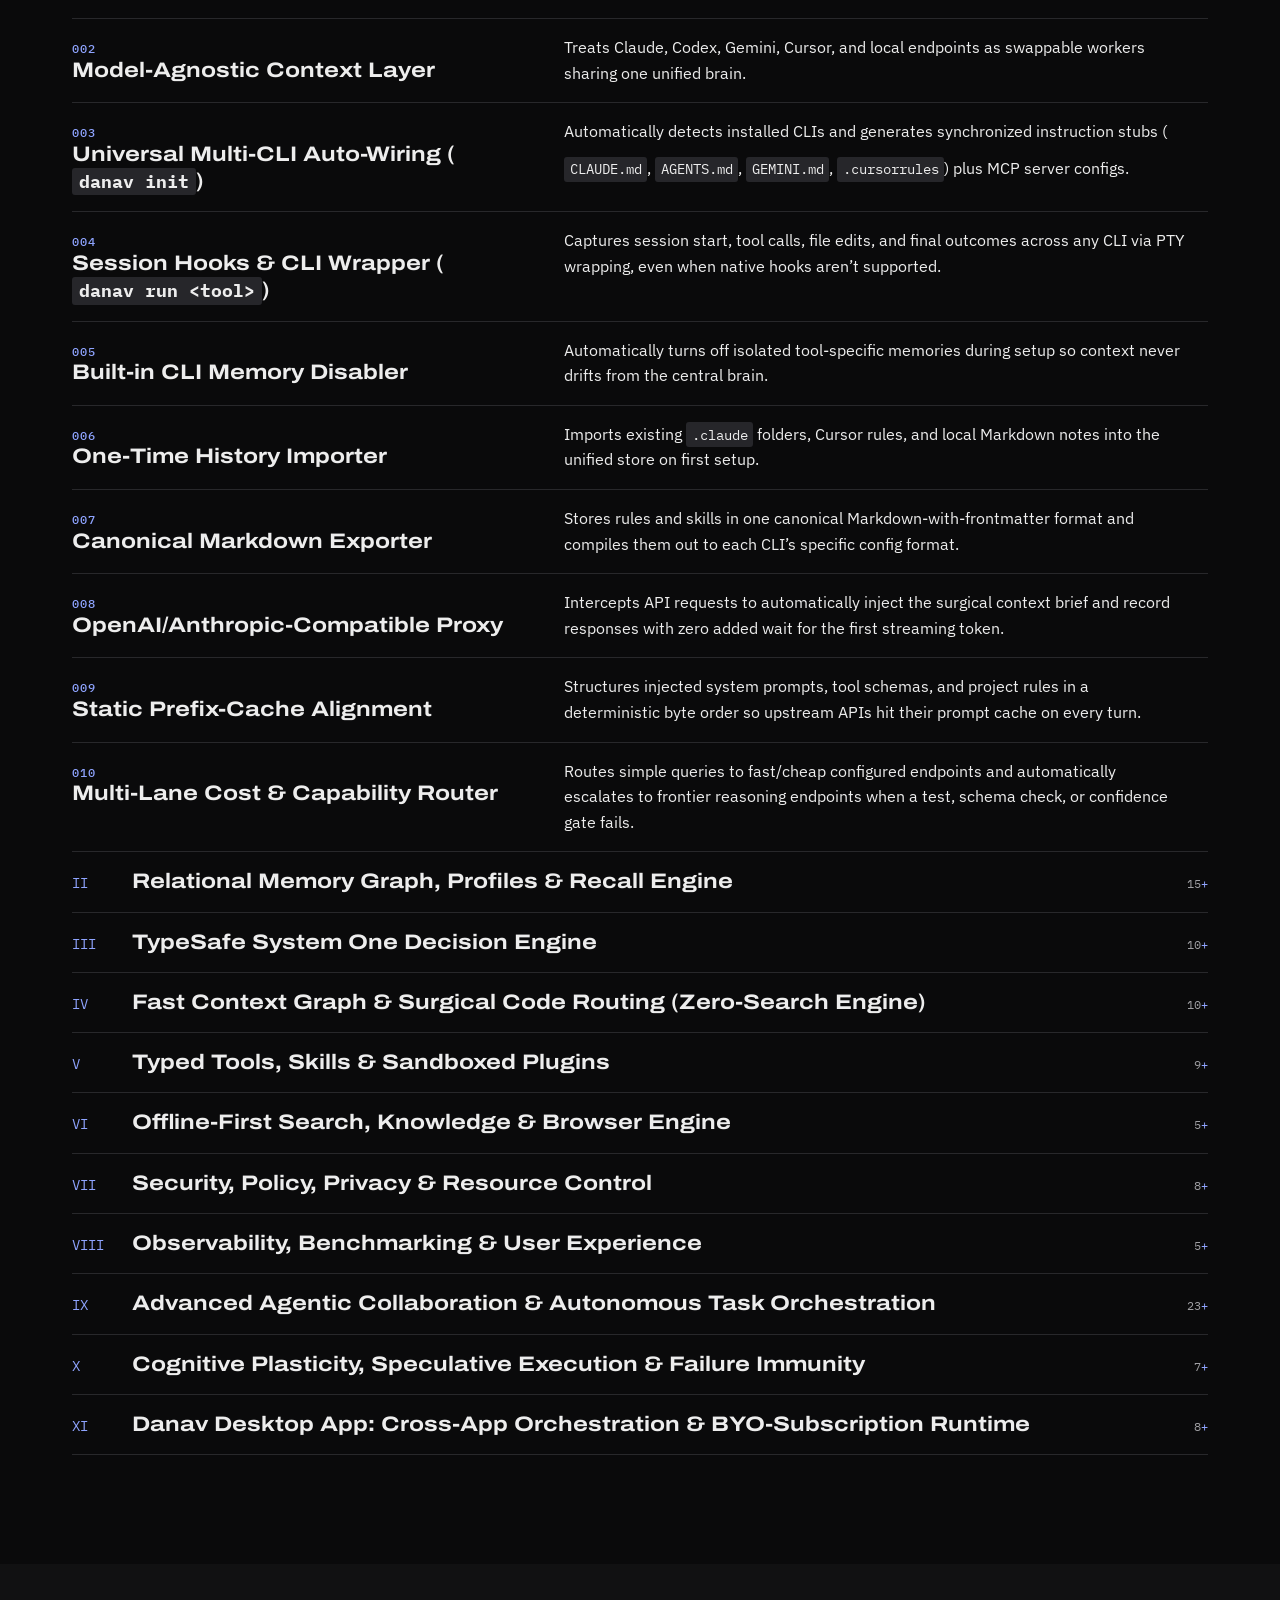
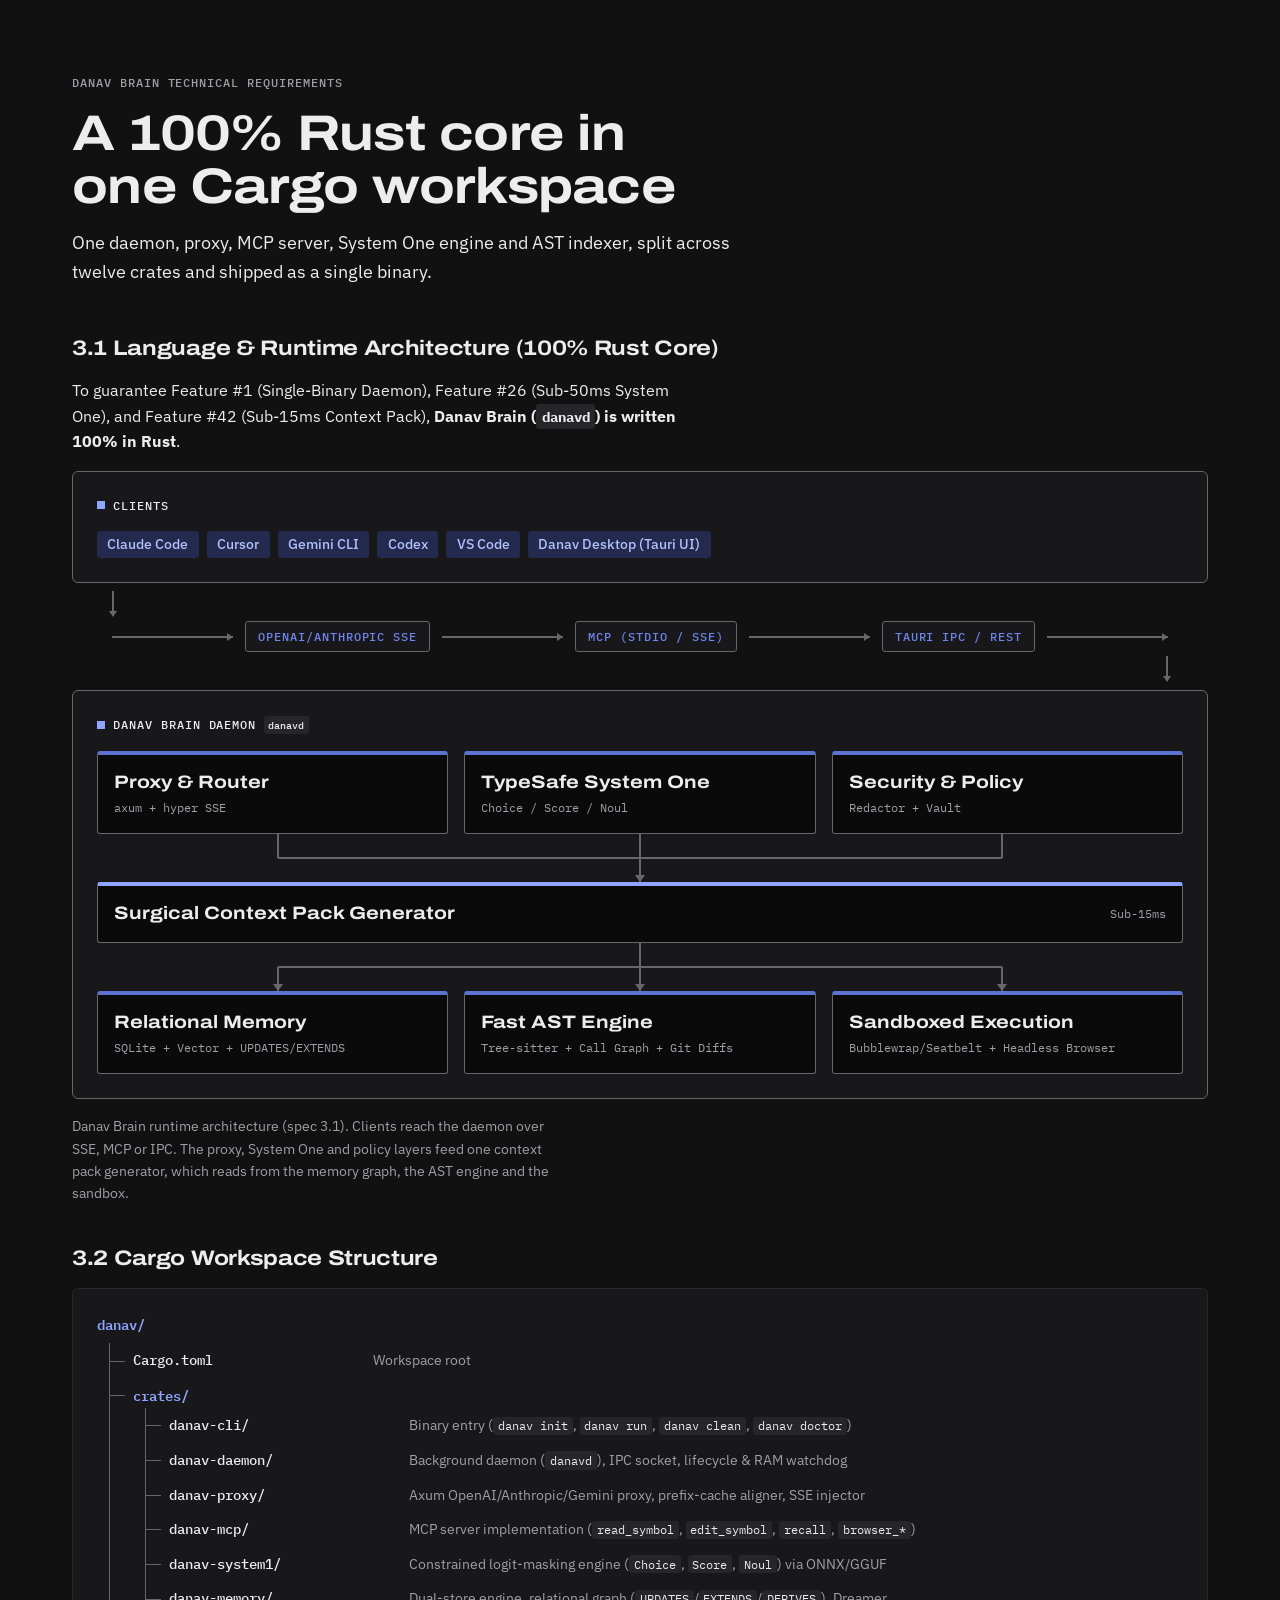
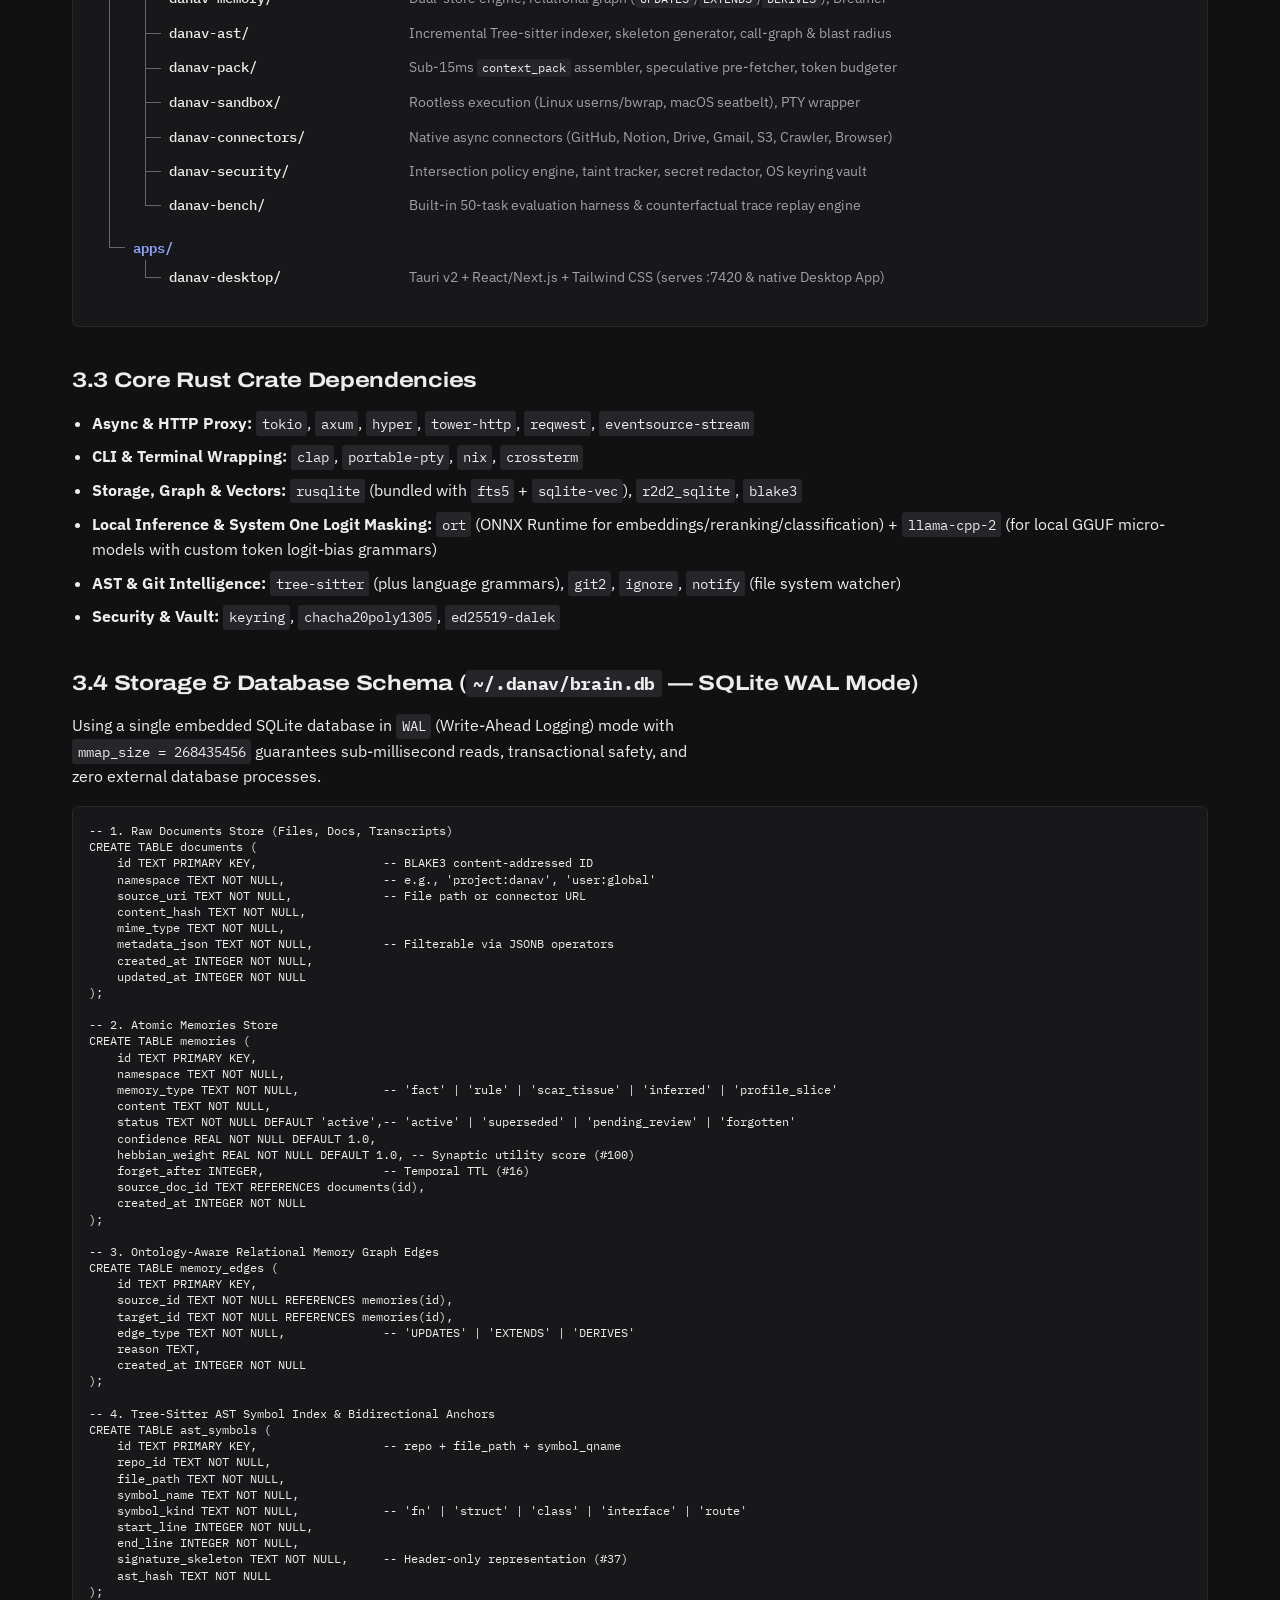
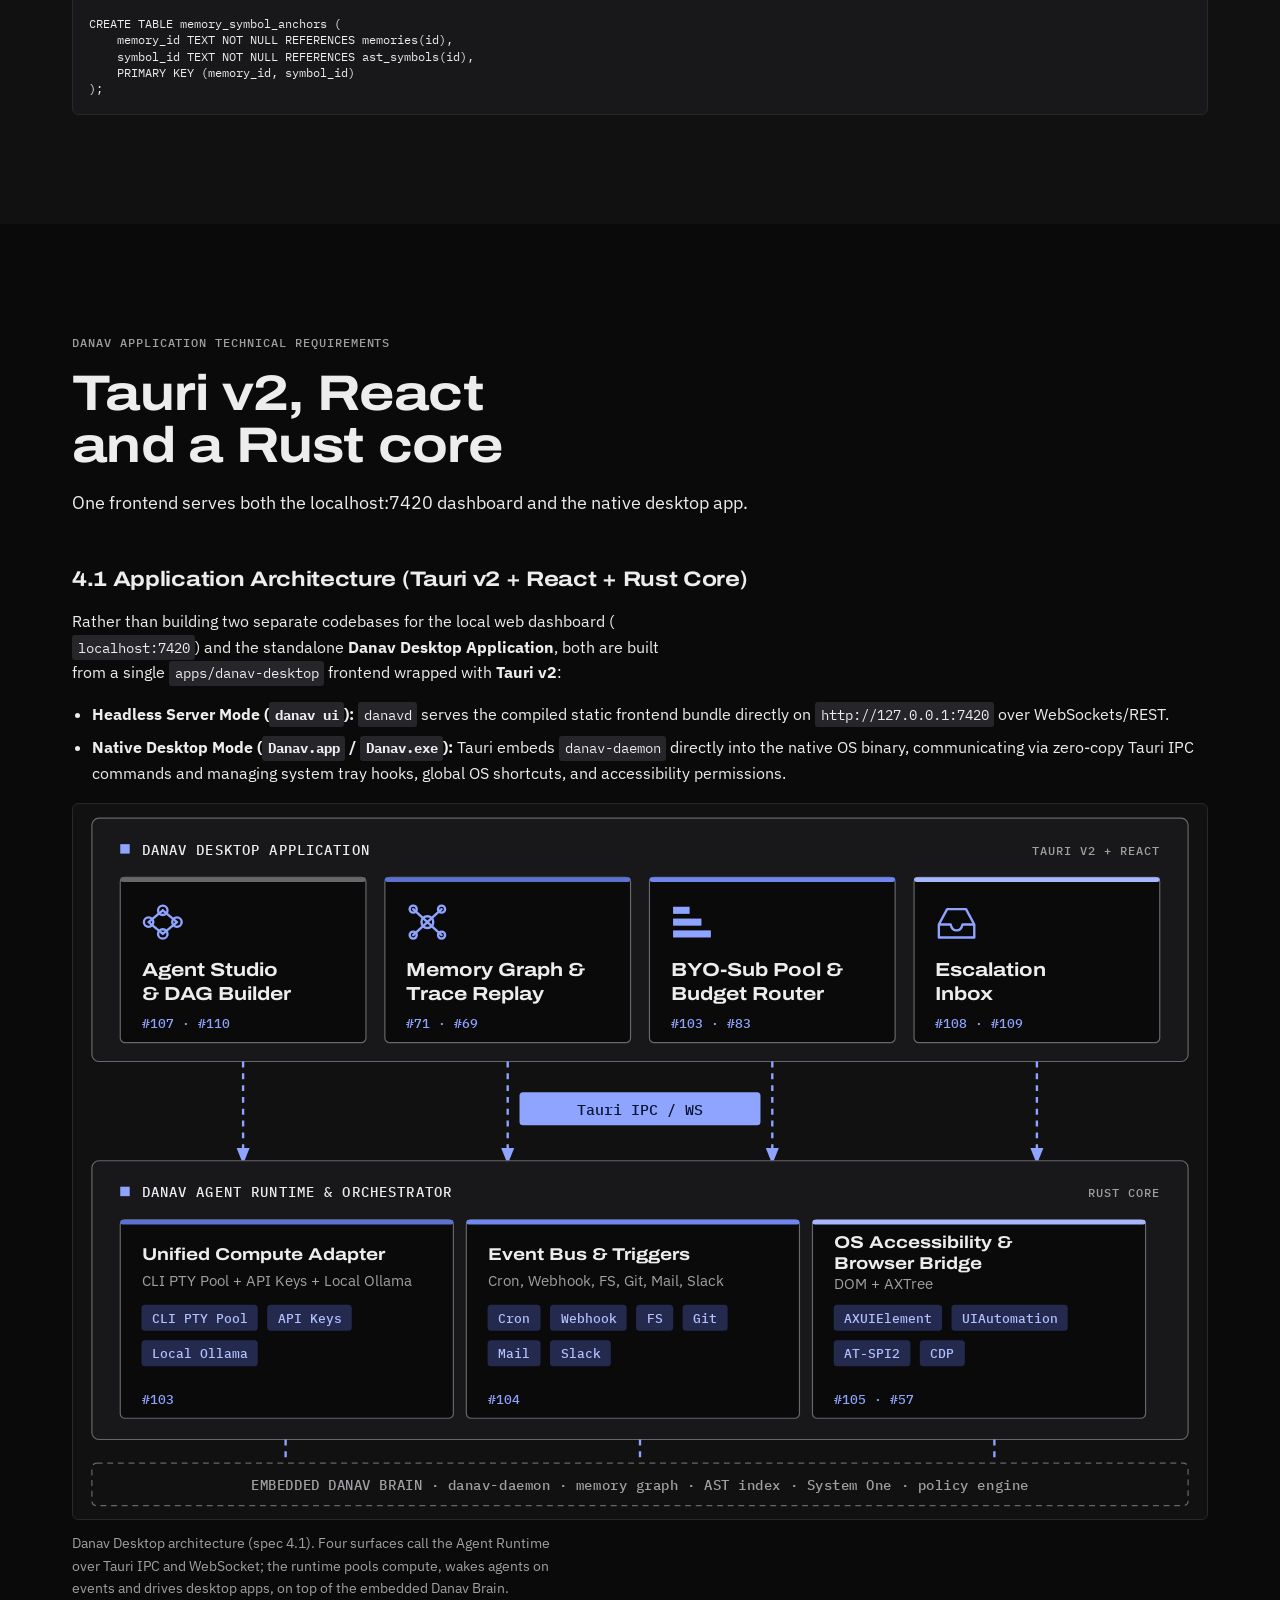
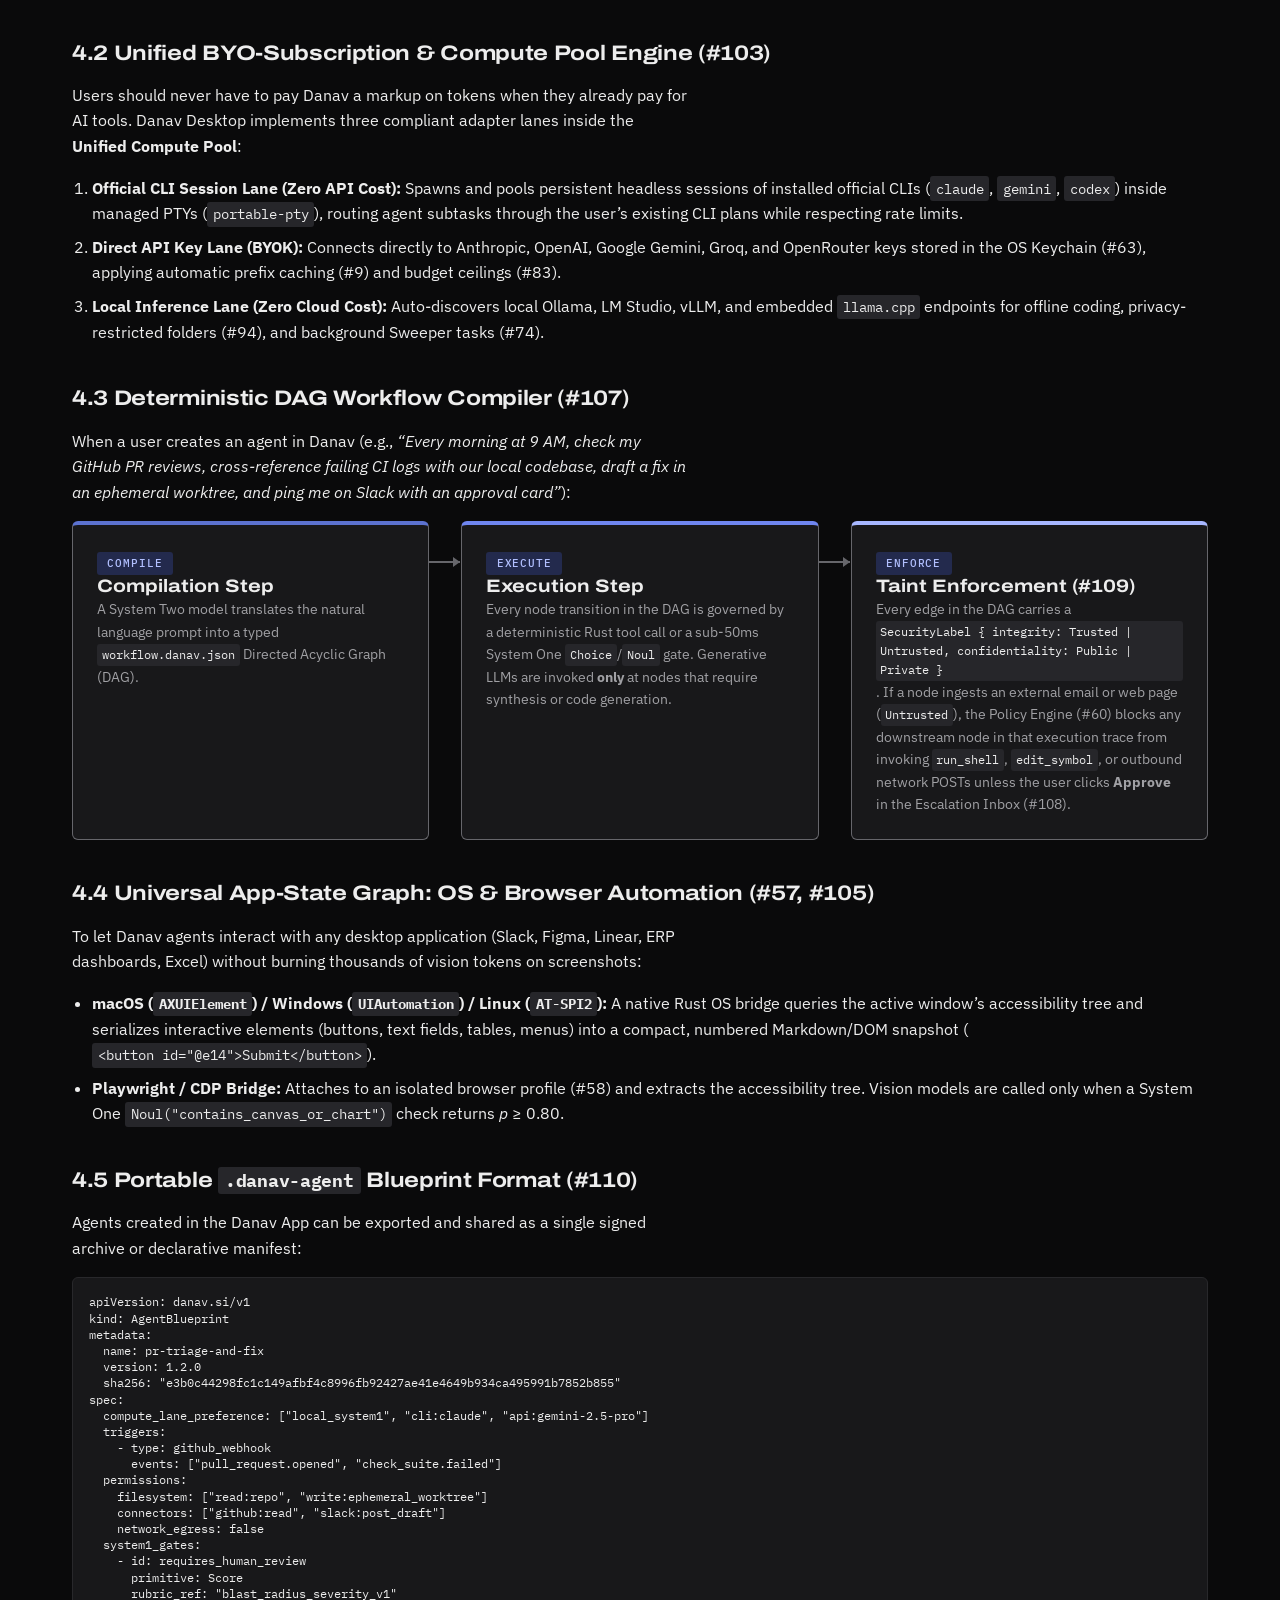
==== commit 63252ee3: "fix: align horizontal bus start/end with vertical arrows and scale horizontally on mobile" ====
--- a/index.html
+++ b/index.html
@@ -2027,6 +2027,7 @@
 
 /* Protocol Pipeline Bus (Option B) */
 .flow .flow__bus {
+  --bus-offset: 2.5rem;
   position: relative;
   display: flex;
   flex-direction: column;
@@ -2038,16 +2039,18 @@
   display: flex;
   flex-direction: column;
   align-items: center;
-  width: 1rem;
+  width: 8px;
 }
 
 .flow .flow__bus-drop--in {
-  margin-left: 2.5rem;
+  margin-left: var(--bus-offset);
+  transform: translateX(-3px);
 }
 
 .flow .flow__bus-drop--out {
   align-self: flex-end;
-  margin-right: 2.5rem;
+  margin-right: var(--bus-offset);
+  transform: translateX(3px);
 }
 
 .flow .flow__bus-line--v {
@@ -2070,7 +2073,9 @@
   align-items: center;
   justify-content: space-between;
   gap: var(--space-3);
-  width: 100%;
+  margin-left: var(--bus-offset);
+  margin-right: var(--bus-offset);
+  width: calc(100% - (var(--bus-offset) * 2));
   padding: 0.25rem 0;
 }
 
@@ -2202,48 +2207,80 @@
   }
 
   .flow .flow__bus {
-    margin-block: var(--space-3);
+    --bus-offset: 0.75rem;
+    margin-block: var(--space-2);
+    overflow-x: auto;
+    scrollbar-width: none;
+    -webkit-overflow-scrolling: touch;
+  }
+
+  .flow .flow__bus::-webkit-scrollbar {
+    display: none;
   }
 
   .flow .flow__bus-drop {
-    display: none;
+    display: flex;
+    width: 6px;
+  }
+
+  .flow .flow__bus-drop--in {
+    margin-left: var(--bus-offset);
+    transform: translateX(-2px);
+  }
+
+  .flow .flow__bus-drop--out {
+    margin-right: var(--bus-offset);
+    transform: translateX(2px);
+  }
+
+  .flow .flow__bus-line--v {
+    height: 0.85rem;
+  }
+
+  .flow .flow__bus-arrow--down {
+    border-inline: 3px solid transparent;
+    border-top: 5px solid var(--color-line-strong);
   }
 
   .flow .flow__bus-track {
-    flex-direction: column;
-    align-items: flex-start;
-    gap: 0;
+    display: flex;
+    flex-direction: row;
+    align-items: center;
+    justify-content: space-between;
+    gap: 0.35rem;
+    margin-left: var(--bus-offset);
+    margin-right: var(--bus-offset);
+    width: calc(100% - (var(--bus-offset) * 2));
+    min-width: calc(100% - (var(--bus-offset) * 2));
+    padding: 0.15rem 0;
+  }
+
+  .flow .flow__bus-seg {
+    min-width: 0.5rem;
+    height: 2px;
+  }
+
+  .flow .flow__bus-line--h {
     width: 100%;
-  }
-
-  .flow .flow__bus-seg {
-    position: relative;
-    width: 2px;
-    height: 1.5rem;
-    min-width: 0;
-    flex: none;
-    margin-left: 2rem;
-  }
-
-  .flow .flow__bus-line--h {
-    width: 2px;
-    height: 100%;
+    height: 2px;
   }
 
   .flow .flow__bus-arrow--right {
-    right: auto;
-    left: 50%;
-    top: auto;
-    bottom: 0;
-    transform: translateX(-50%);
-    border-inline: 4px solid transparent;
-    border-top: 6px solid var(--color-line-strong);
-    border-left: 0;
-    border-block: 0;
+    right: 0;
+    left: auto;
+    top: 50%;
+    bottom: auto;
+    transform: translateY(-50%);
+    border-block: 3px solid transparent;
+    border-left: 5px solid var(--color-line-strong);
+    border-top: 0;
   }
 
   .flow .flow__protocol {
-    margin-left: 0.5rem;
+    padding: 0.2rem 0.4rem;
+    font-size: clamp(0.52rem, 2vw, 0.65rem);
+    letter-spacing: 0.02em;
+    margin-left: 0;
   }
 
   .flow .flow__card--wide {
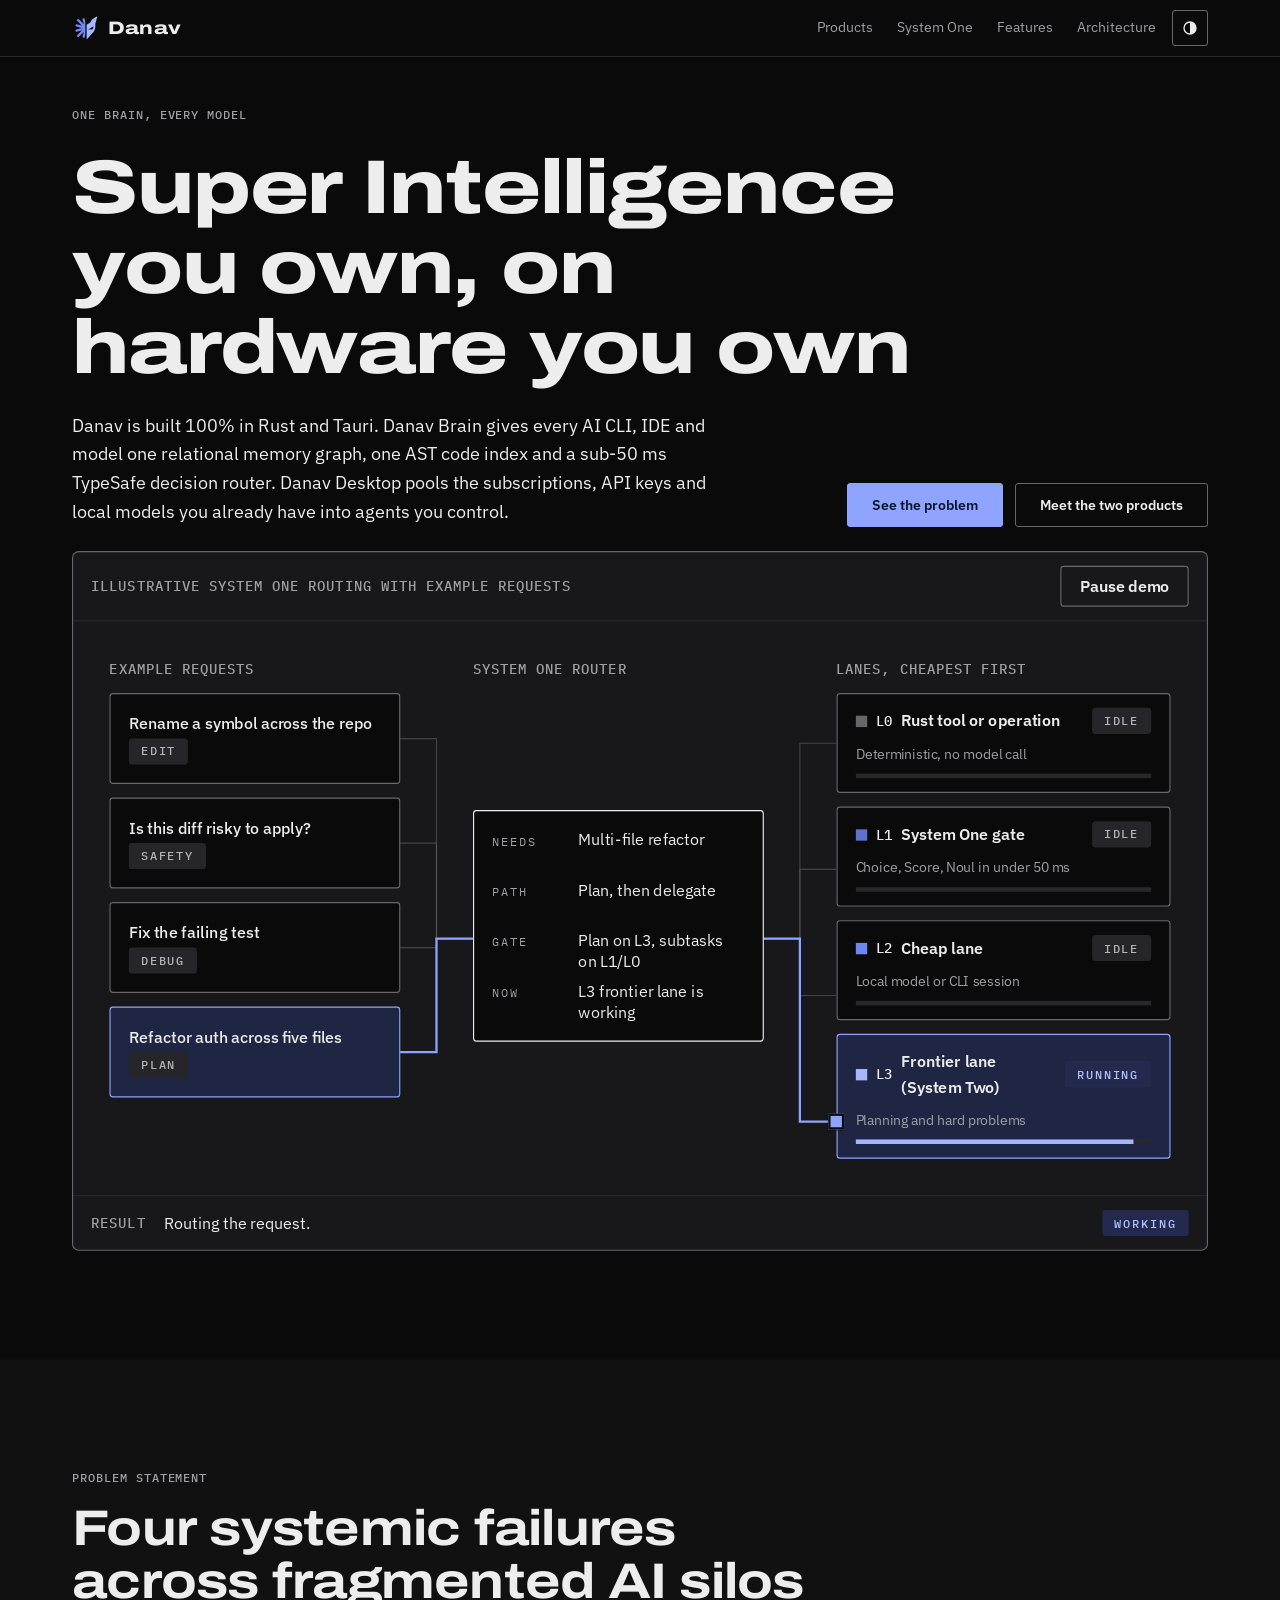
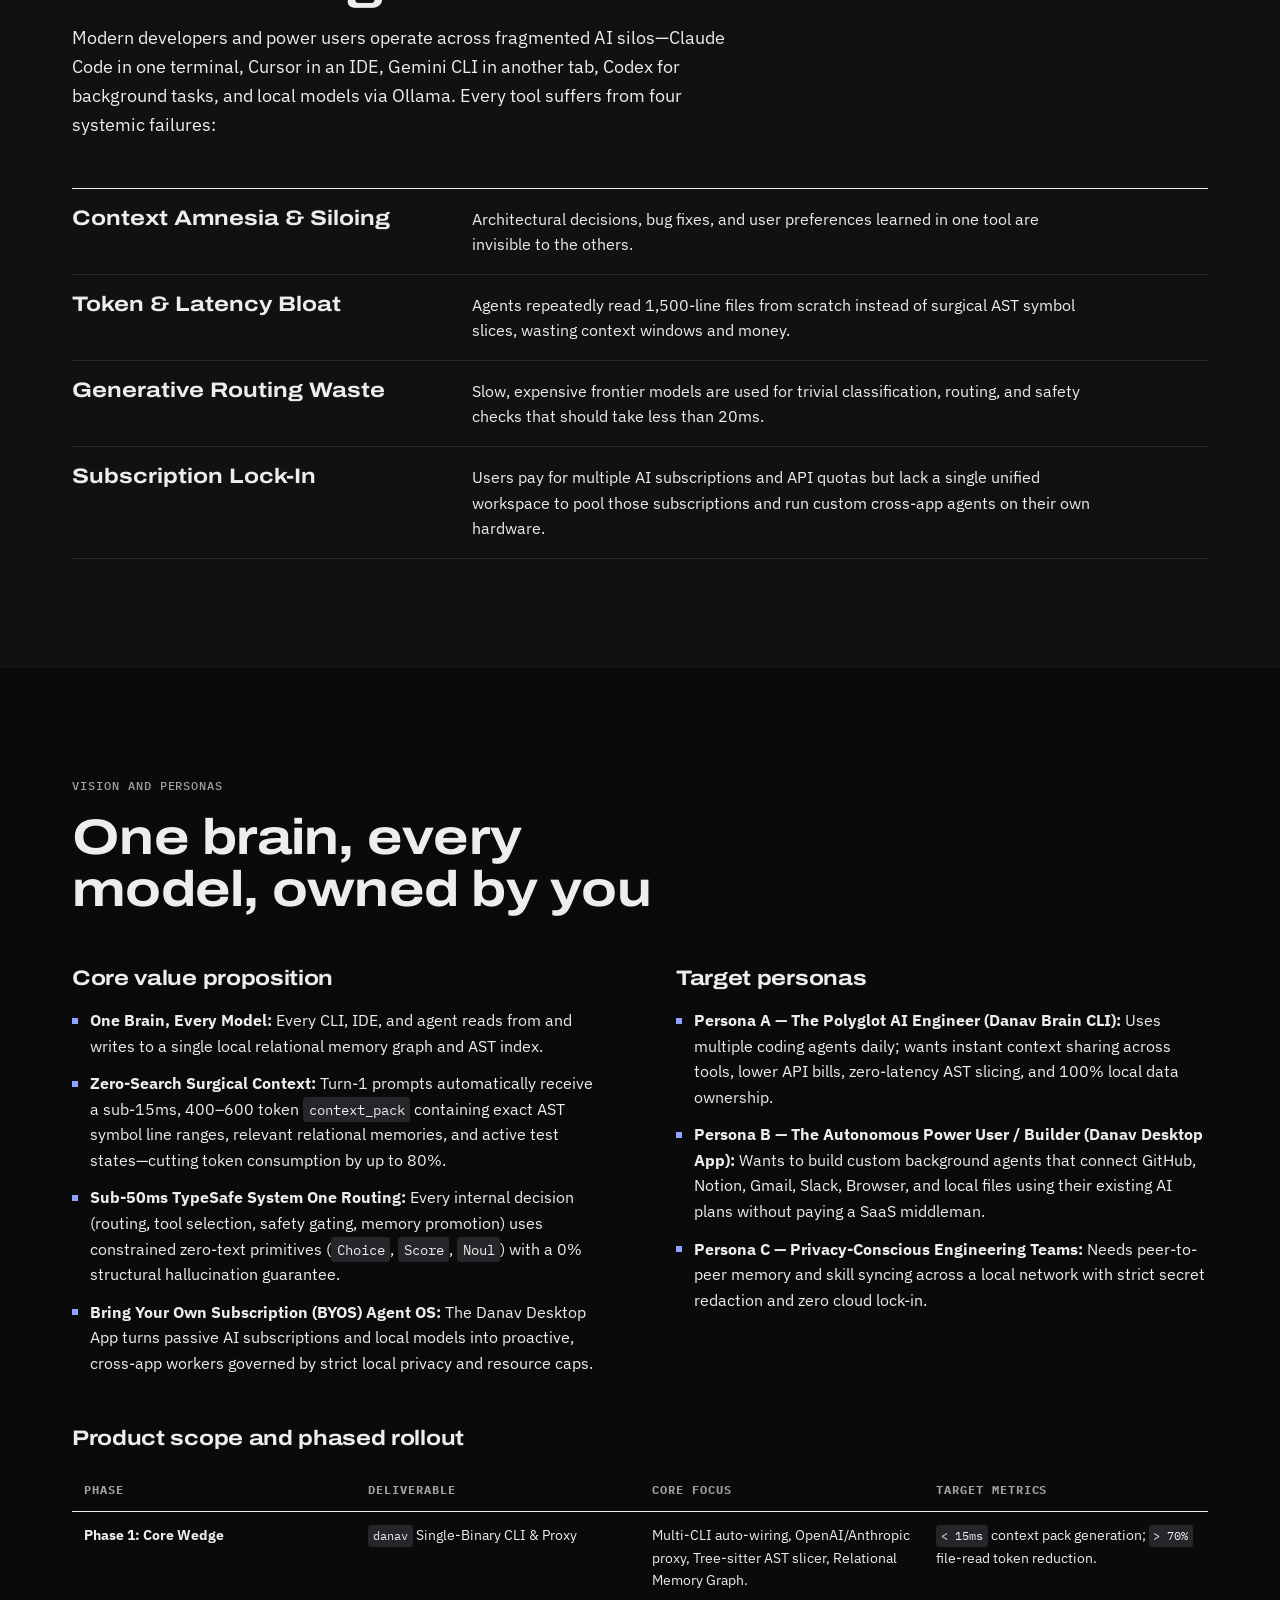
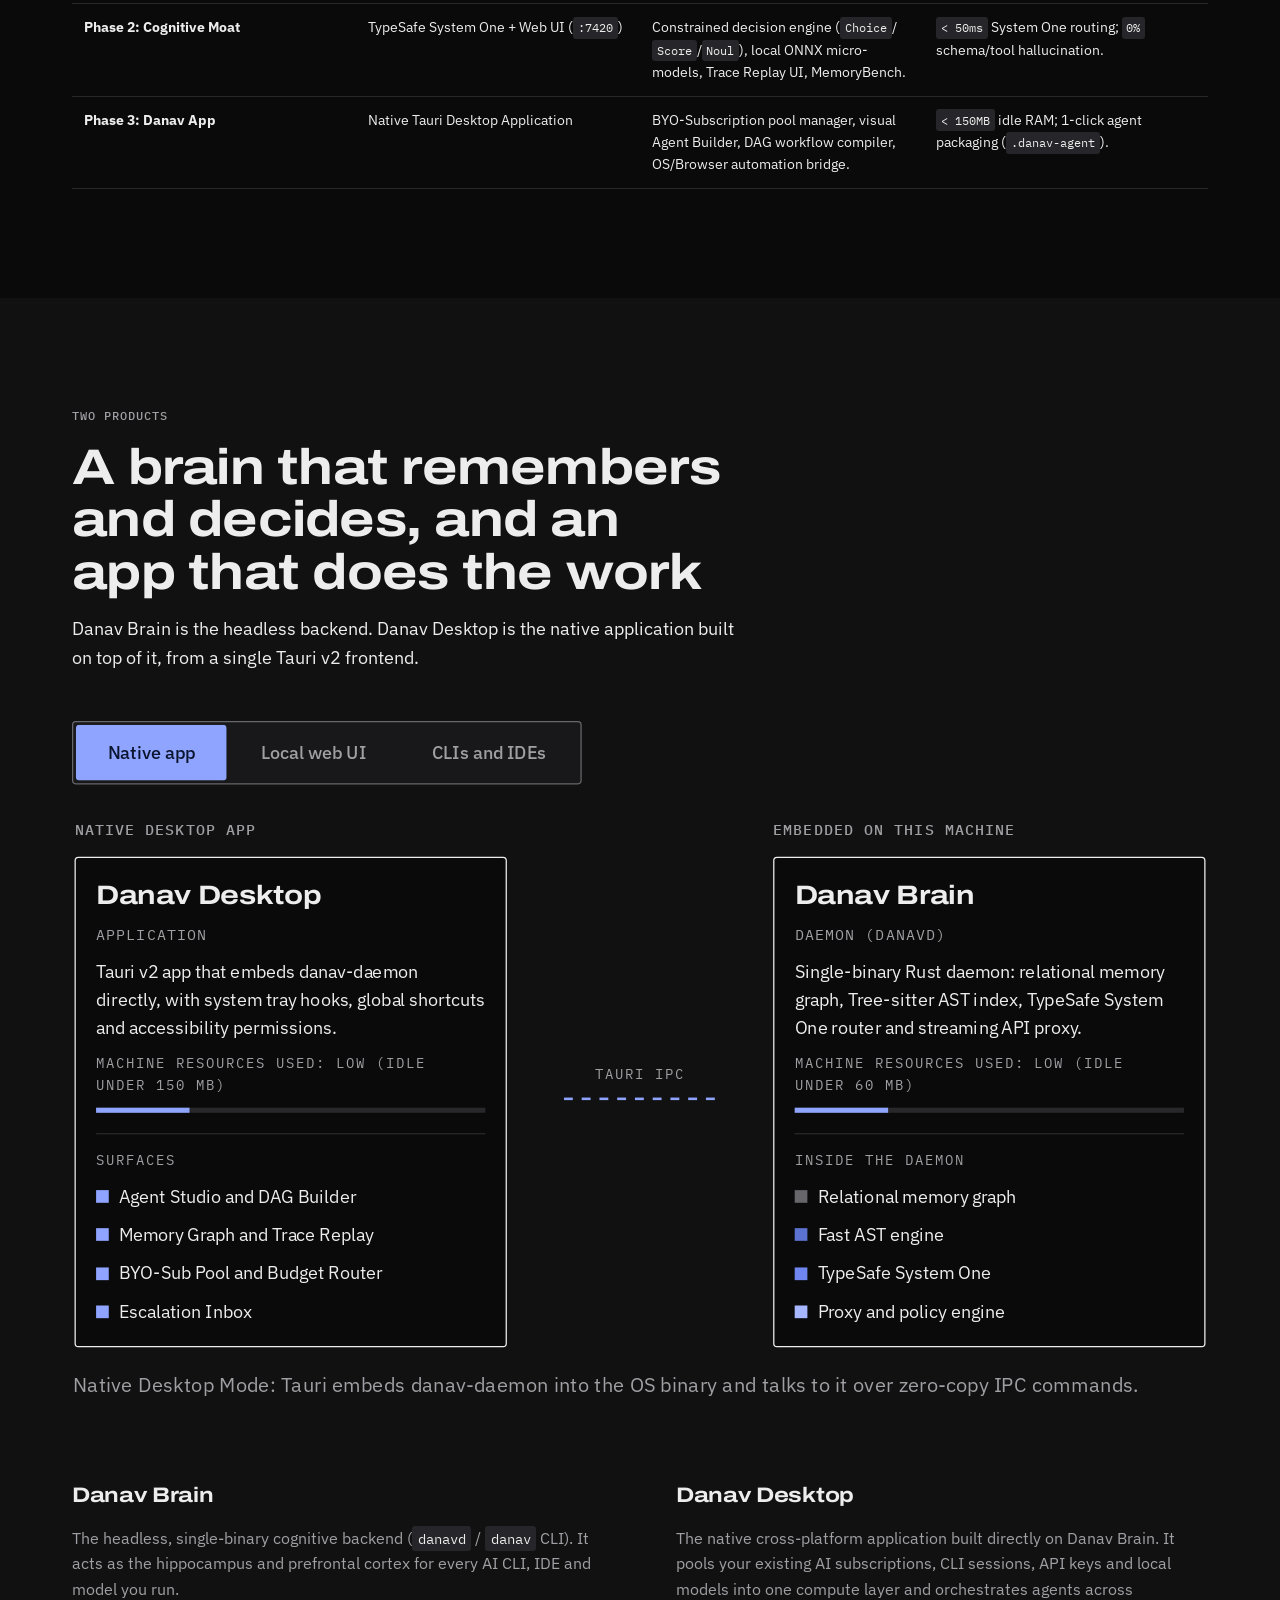
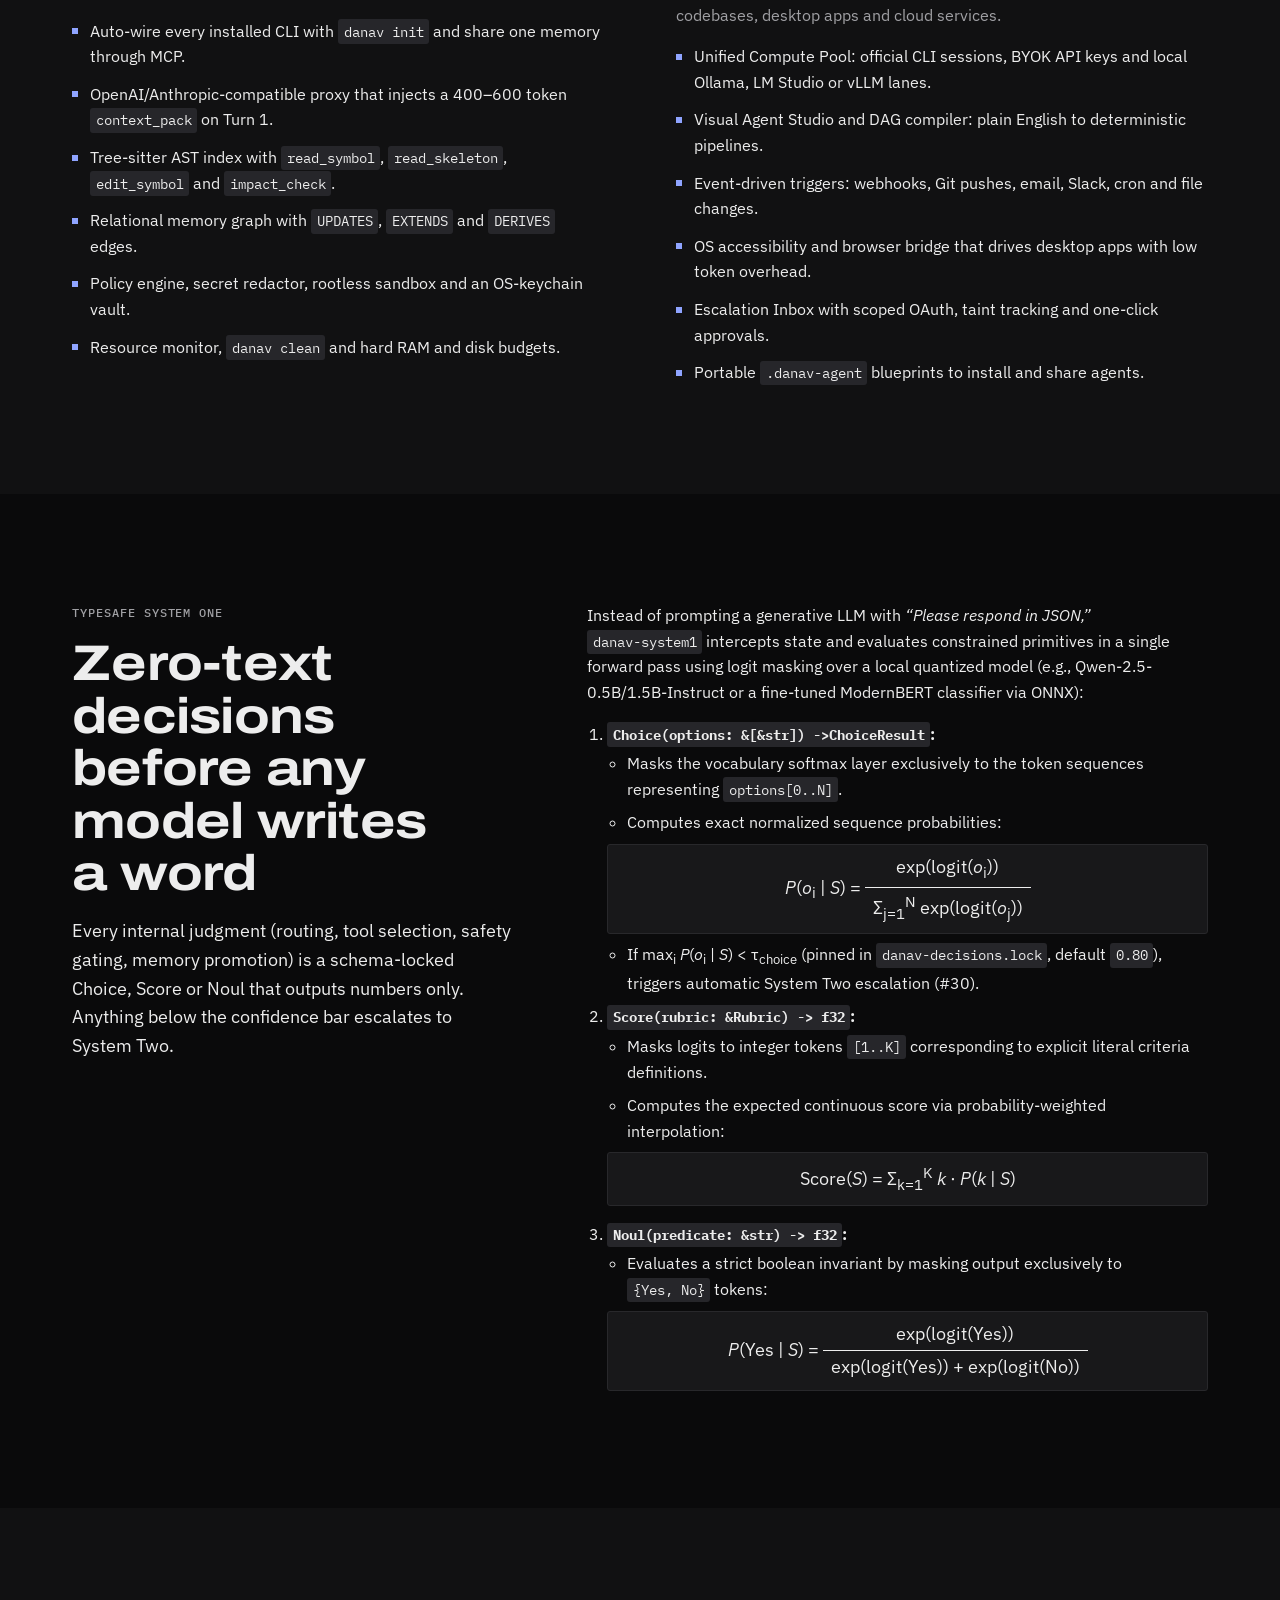
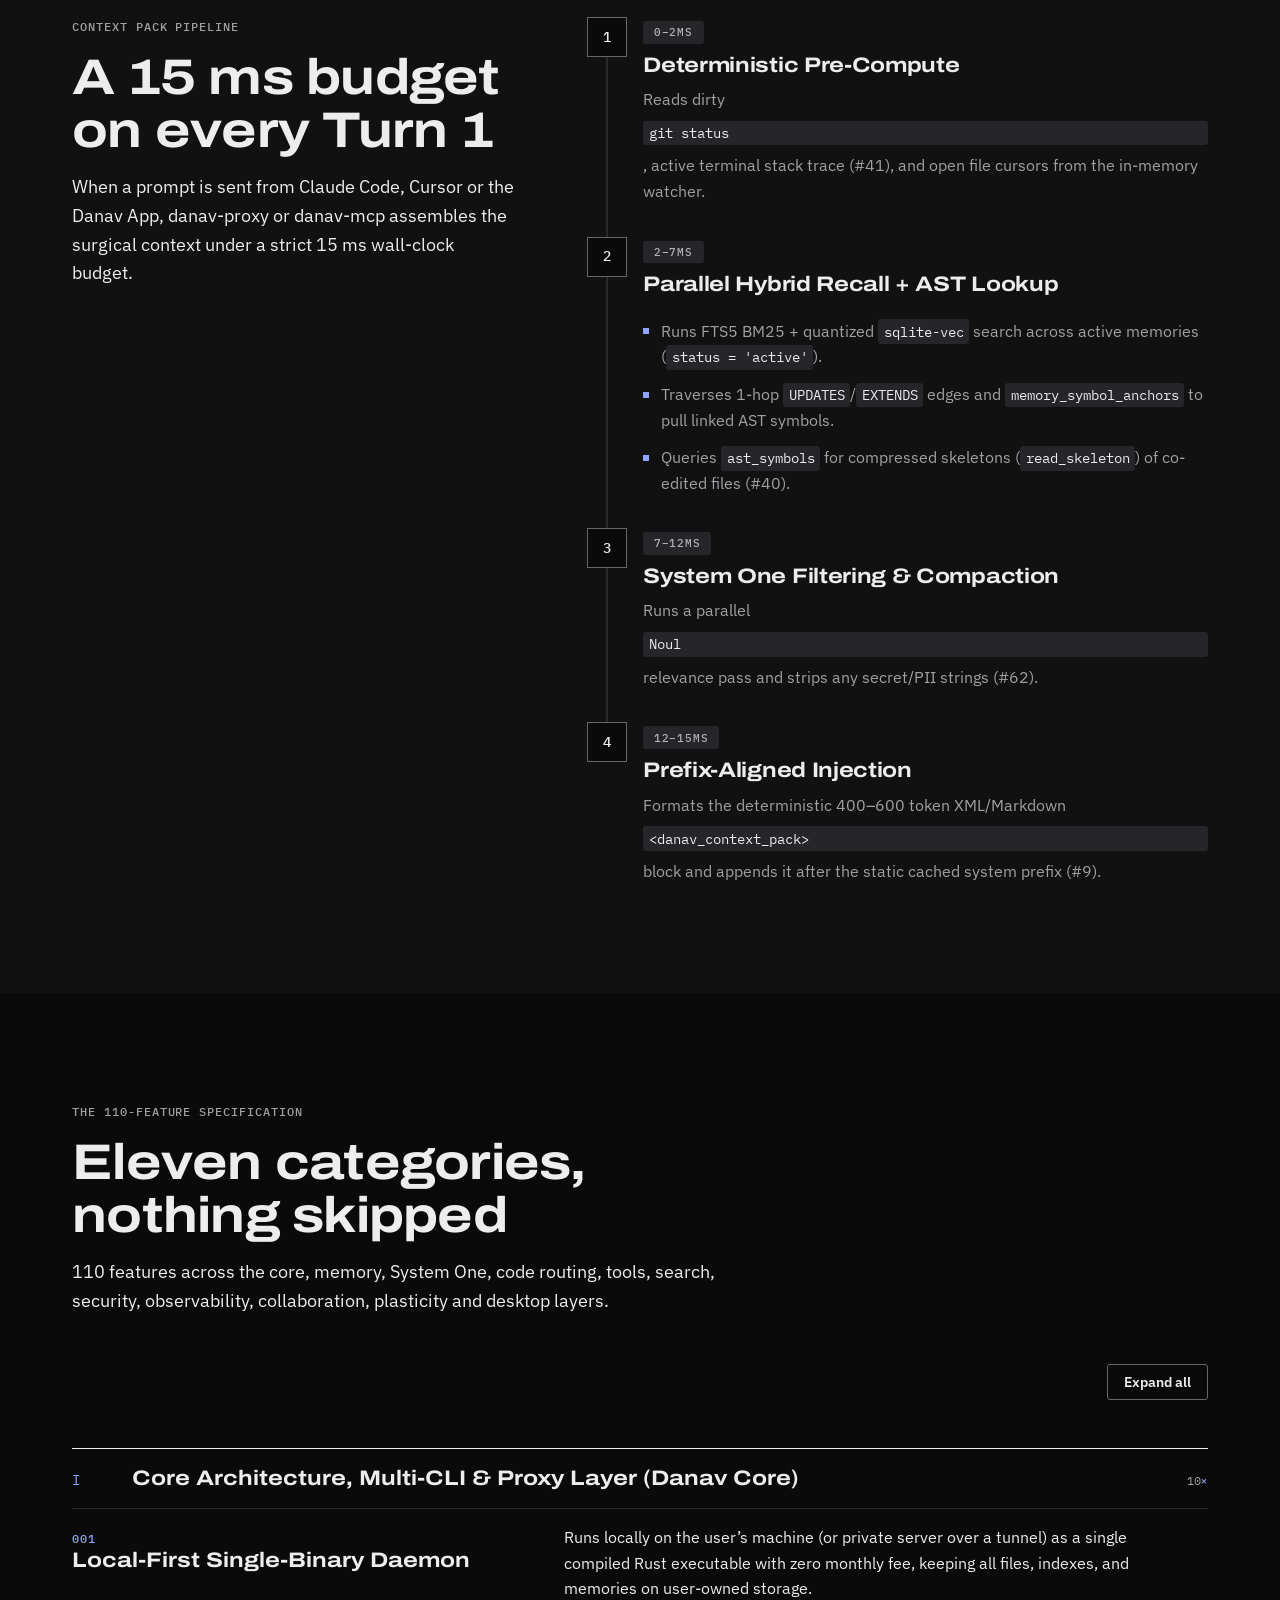
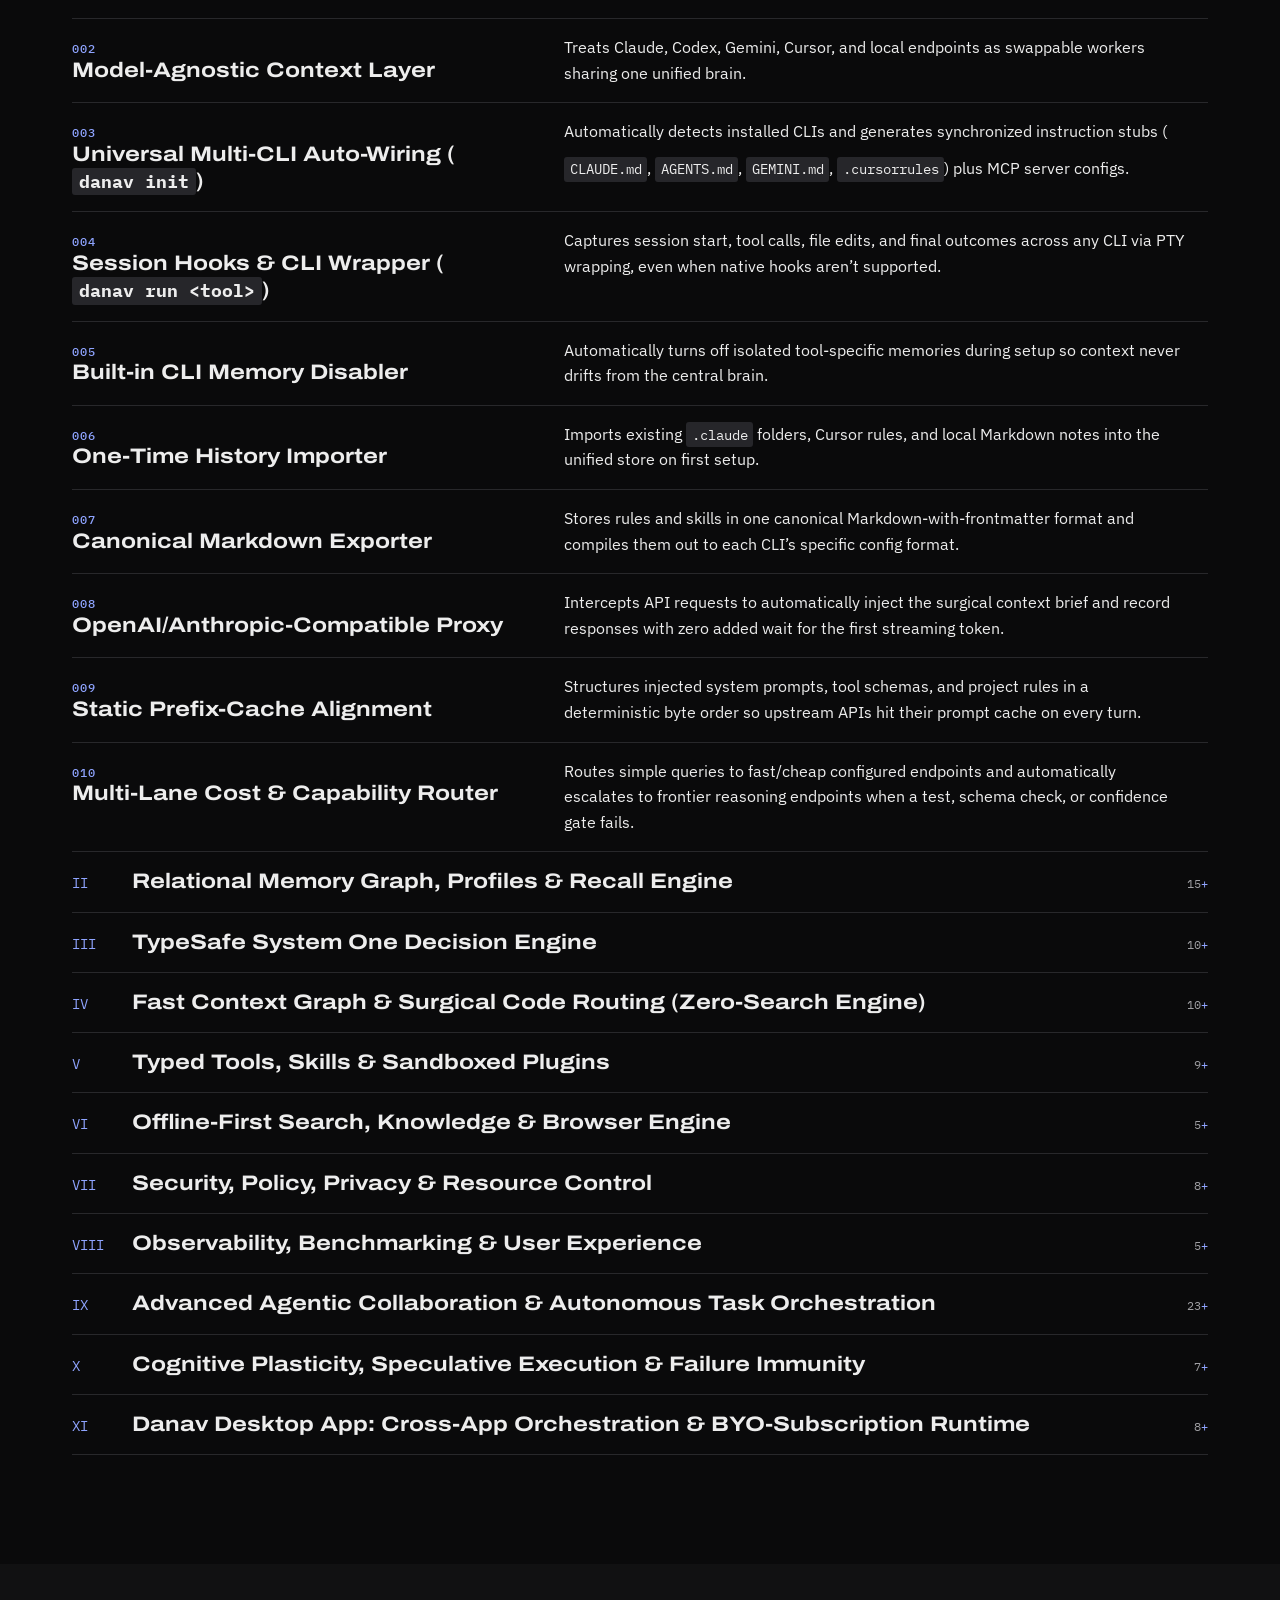
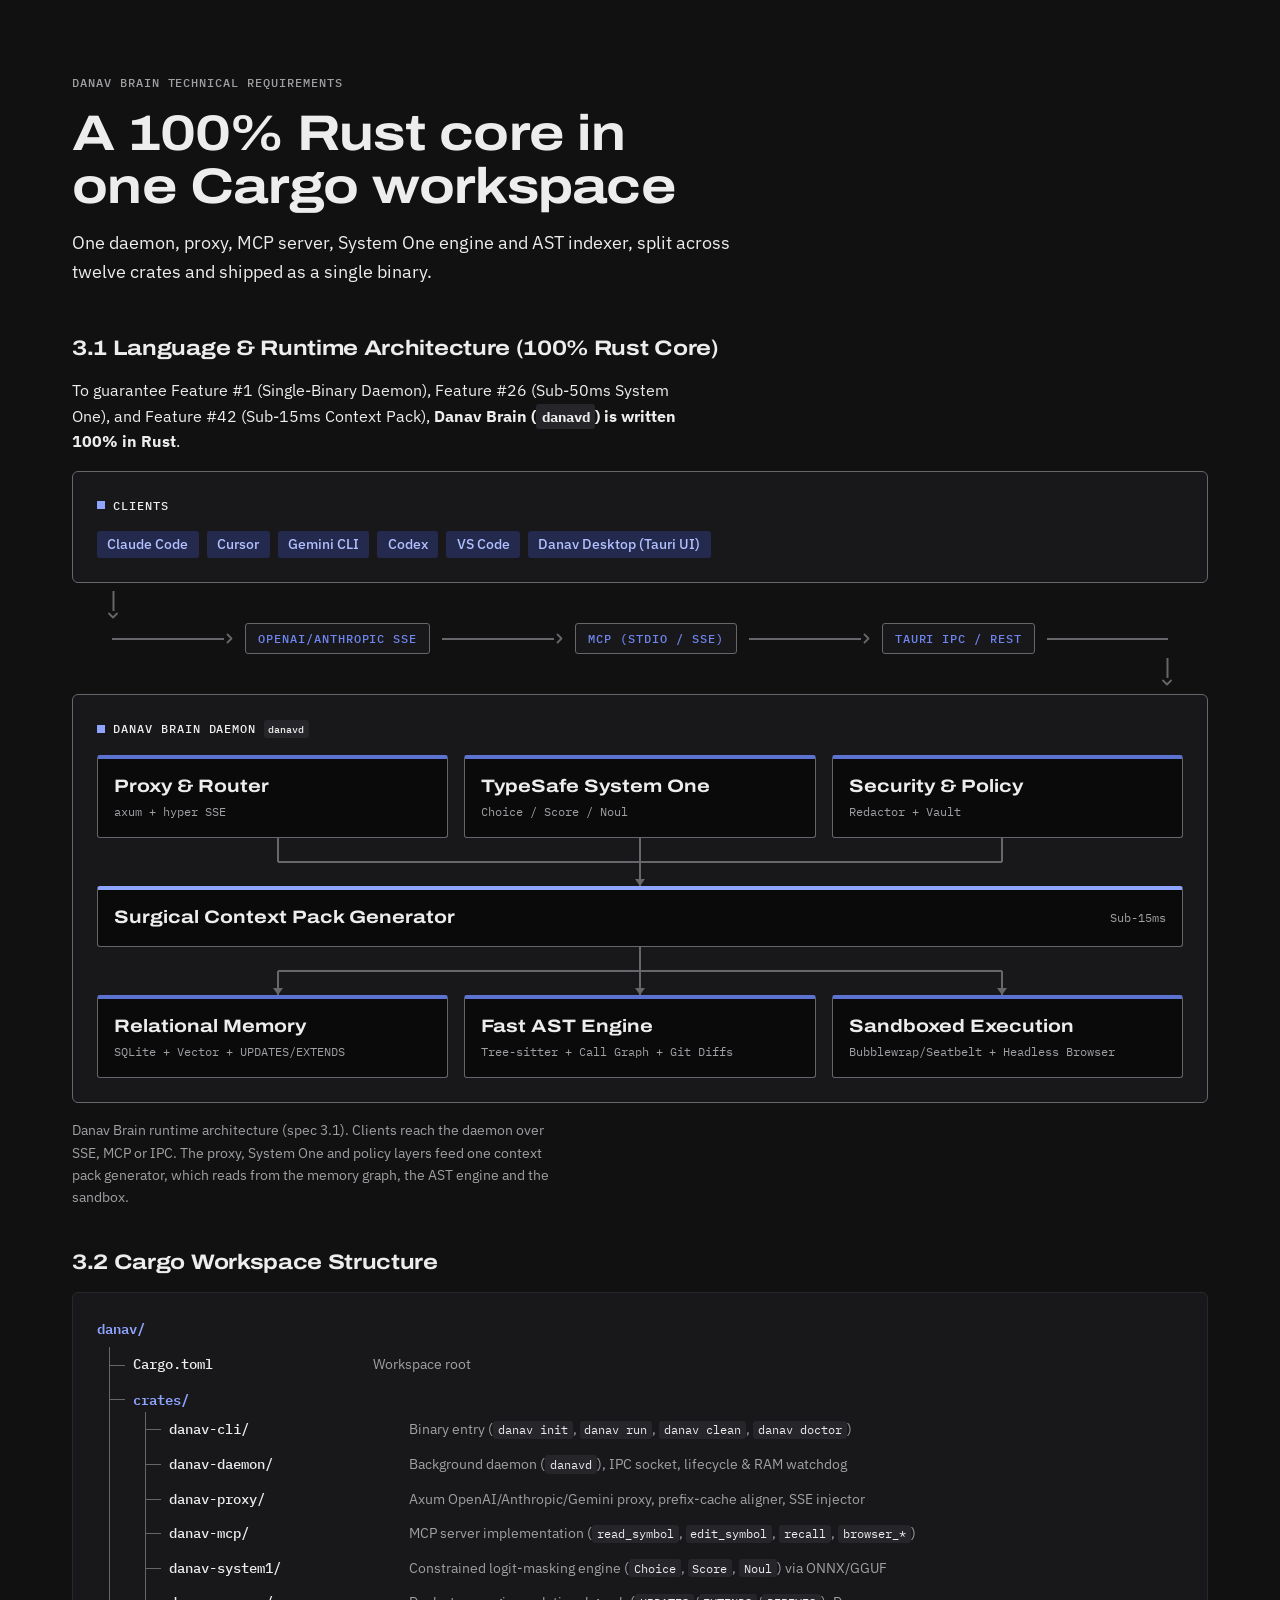
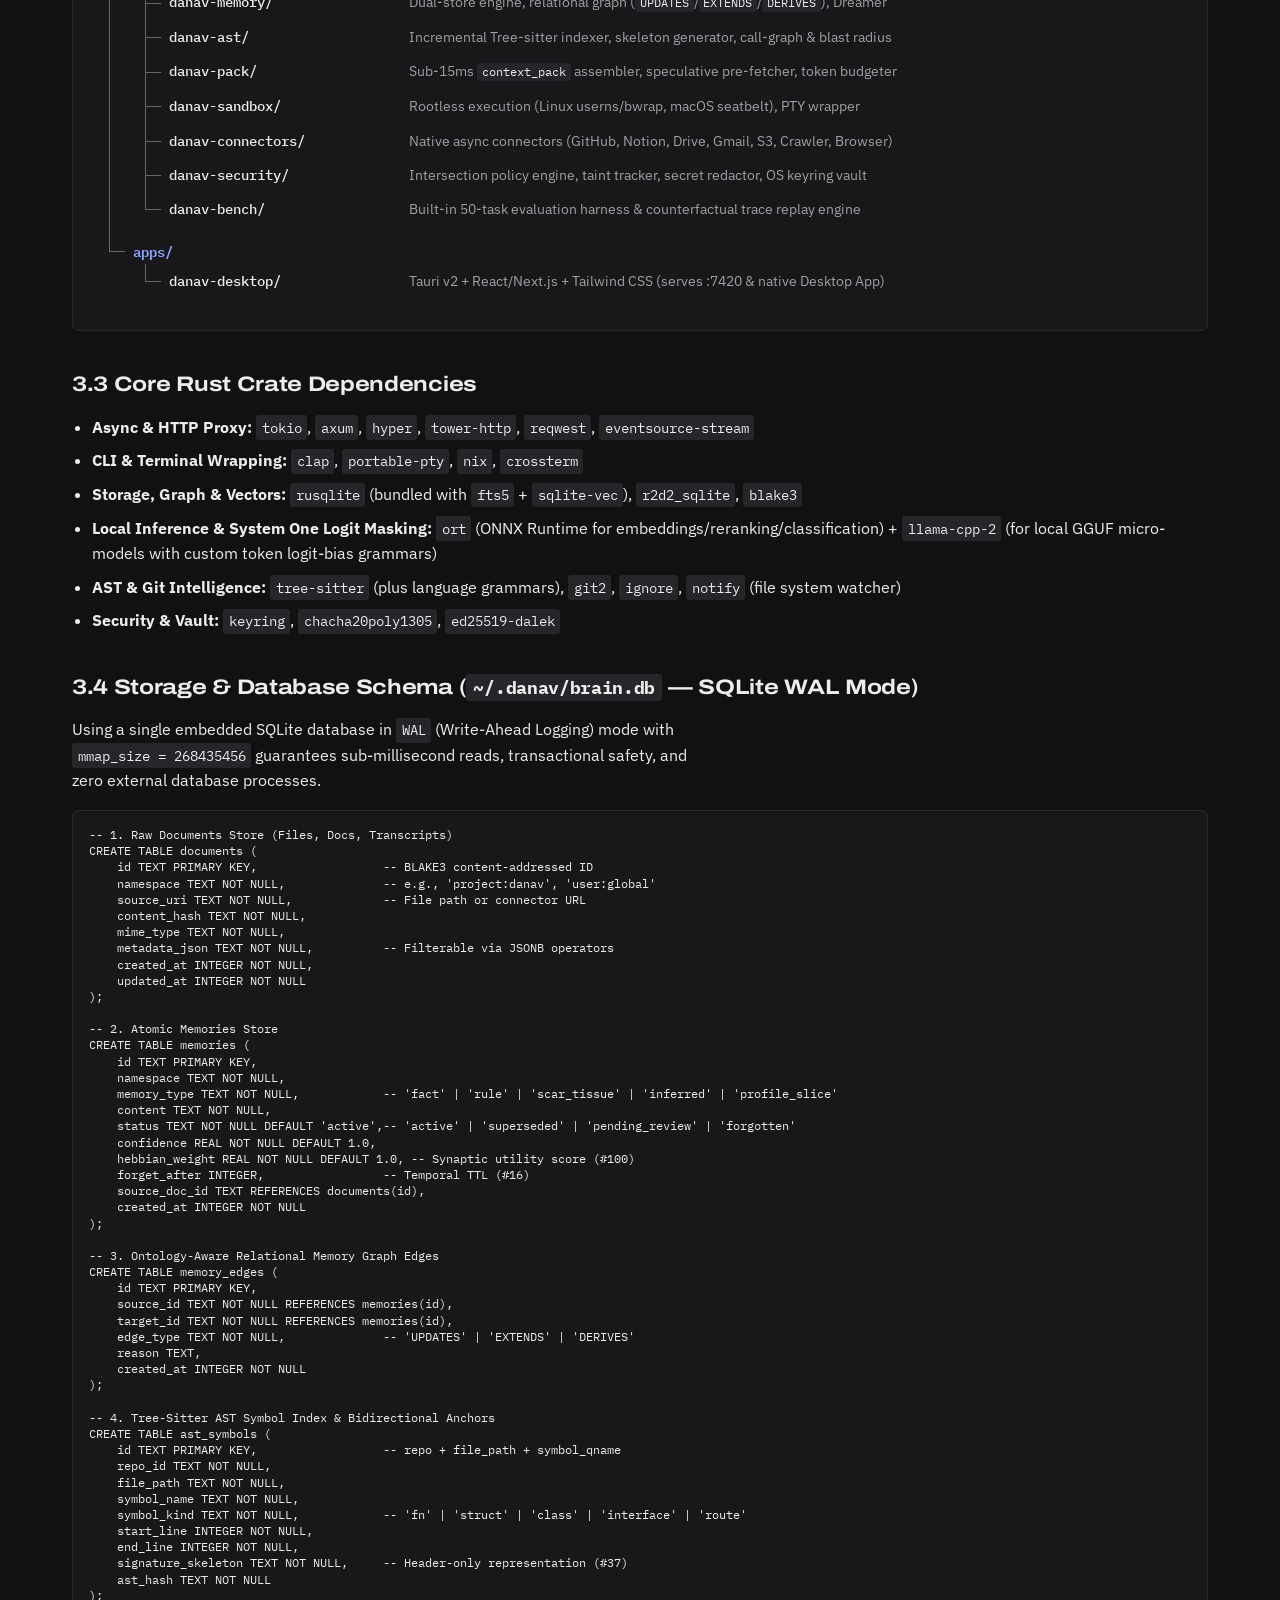
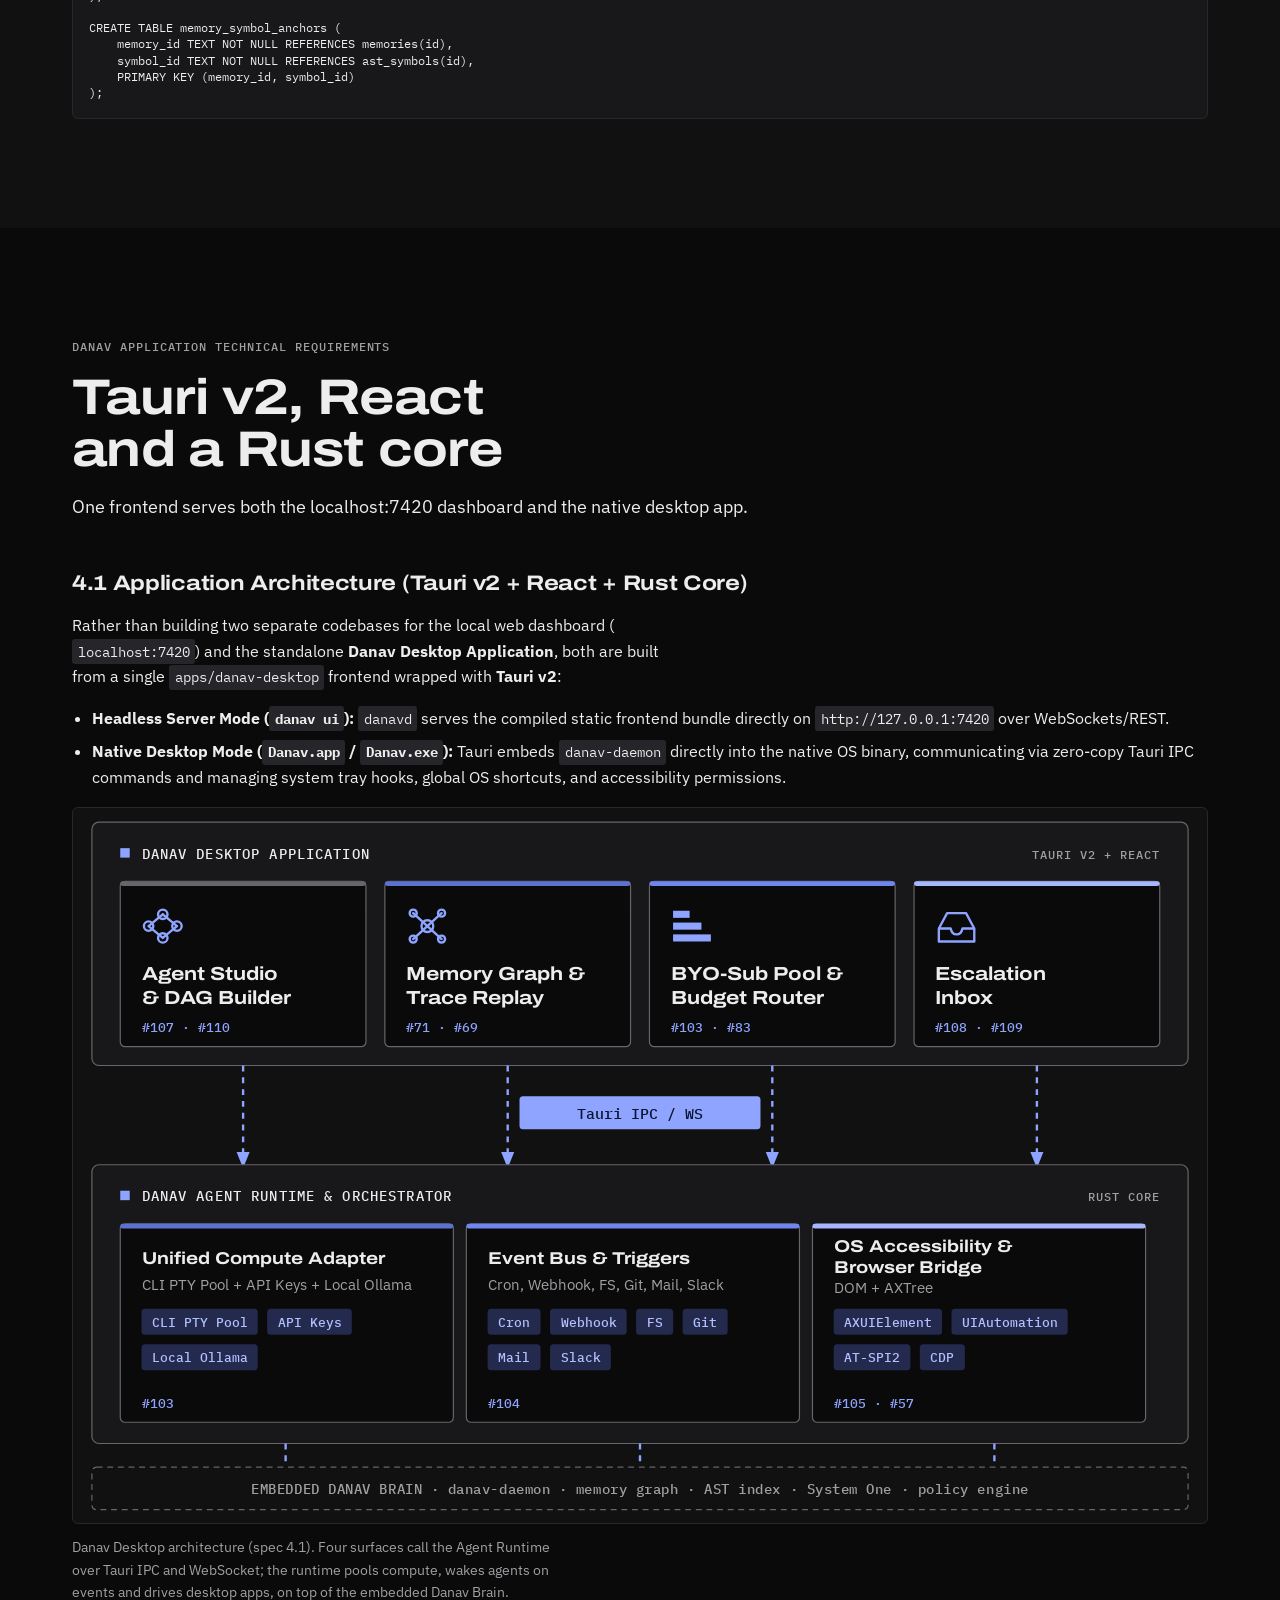
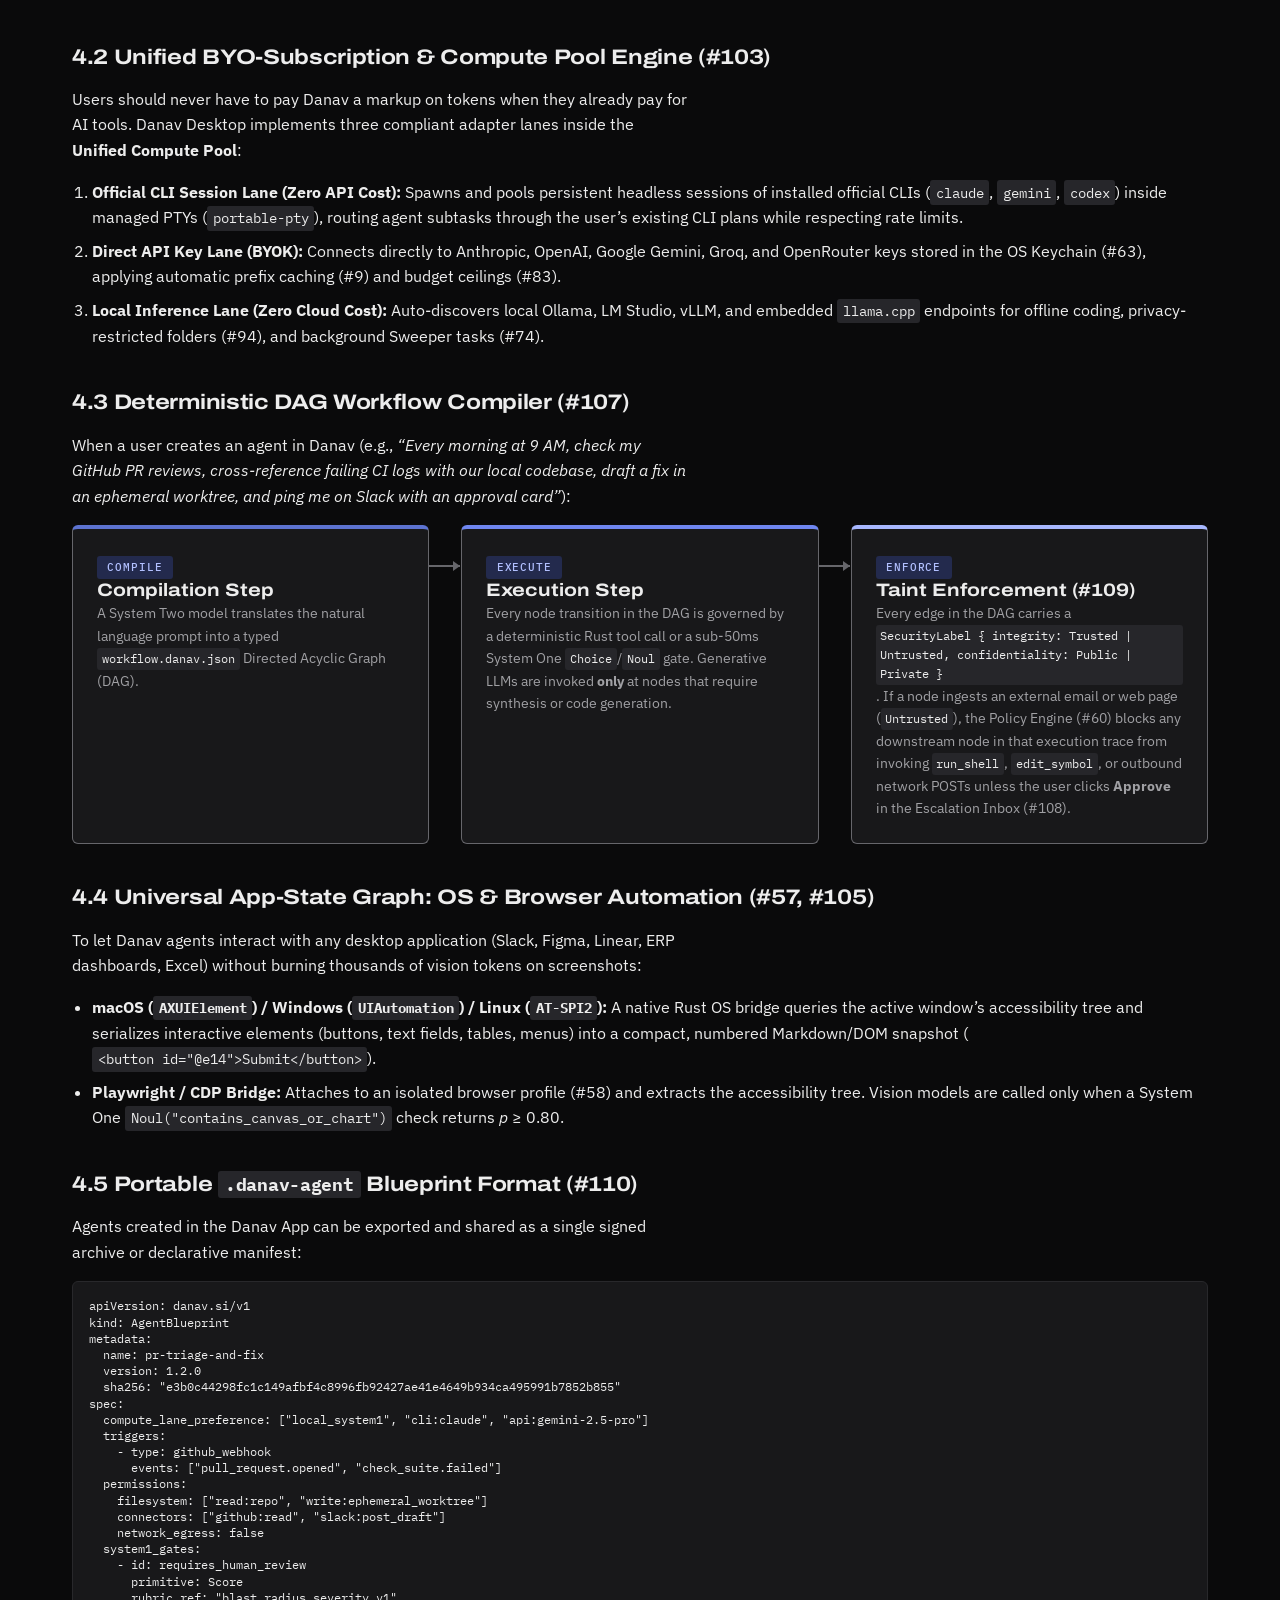
==== commit 0bb31b05: "fix: replace collapsing border chevrons with responsive SVG chevrons and organize site files into pa" ====
--- a/index.html
+++ b/index.html
@@ -1,3797 +1,13 @@
-<!doctype html><html lang="en"><head>
+<!DOCTYPE html>
+<html lang="en">
+<head>
   <meta charset="utf-8">
-  <meta name="viewport" content="width=device-width, initial-scale=1, viewport-fit=cover">
-  <script>document.documentElement.classList.add("js")</script>
-  
-  <!-- Primary Meta Tags -->
-  <title>Danav — One brain, every model | Super Intelligence you own, on hardware you own</title>
-  <meta name="title" content="Danav — One brain, every model | Super Intelligence you own, on hardware you own">
-  <meta name="description" content="Local-first cognitive infrastructure and autonomous agent OS built 100% in Rust and Tauri. Unifies memory, AST code indexing, and sub-50ms TypeSafe System one routing across Claude Code, Cursor, Gemini CLI, and local models.">
-  <meta name="keywords" content="Danav, local-first AI, cognitive infrastructure, agent OS, Rust, Tauri v2, System one, AST index, relational memory graph, Claude Code, Cursor, Gemini CLI, BYOS, Tree-sitter, autonomous agents, AI developer tools">
-  <meta name="author" content="Danav">
-  <meta name="robots" content="index, follow">
-  <meta name="theme-color" content="#0c0d12">
-  <meta name="color-scheme" content="dark light">
-  <link rel="canonical" href="https://danav.si/">
-
-  <!-- Open Graph / Facebook -->
-  <meta property="og:type" content="website">
-  <meta property="og:url" content="https://danav.si/">
-  <meta property="og:title" content="Danav — One brain, every model | Super Intelligence you own, on hardware you own">
-  <meta property="og:description" content="Local-first cognitive infrastructure and autonomous agent OS built 100% in Rust and Tauri. Unify your AI tools with a shared relational memory graph, surgical AST code slicing, and sub-50ms TypeSafe System one routing.">
-  <meta property="og:image" content="https://danav.si/assets/images/banner.png">
-  <meta property="og:image:width" content="1200">
-  <meta property="og:image:height" content="420">
-  <meta property="og:image:alt" content="Danav — One brain, every model">
-  <meta property="og:site_name" content="Danav">
-  <meta property="og:locale" content="en_US">
-
-  <!-- Twitter / X -->
-  <meta name="twitter:card" content="summary_large_image">
-  <meta name="twitter:url" content="https://danav.si/">
-  <meta name="twitter:title" content="Danav — One brain, every model | Super Intelligence you own, on hardware you own">
-  <meta name="twitter:description" content="Local-first cognitive infrastructure and autonomous agent OS built 100% in Rust and Tauri. Unify Claude Code, Cursor, Gemini CLI, and local models with zero cloud lock-in.">
-  <meta name="twitter:image" content="https://danav.si/assets/images/banner.png">
-  <meta name="twitter:image:alt" content="Danav — One brain, every model">
-
-  <!-- Favicons and Touch Icons -->
-  <link rel="icon" type="image/x-icon" href="favicon.ico">
-  <link rel="icon" type="image/svg+xml" href="assets/images/favicon.svg">
-  <link rel="icon" type="image/png" sizes="16x16" href="assets/images/favicon-16x16.png">
-  <link rel="icon" type="image/png" sizes="32x32" href="assets/images/favicon-32x32.png">
-  <link rel="icon" type="image/png" sizes="48x48" href="assets/images/favicon-48x48.png">
-  <link rel="apple-touch-icon" sizes="180x180" href="assets/images/apple-touch-icon.png">
-
-  <!-- Structured Data (JSON-LD) -->
-  <script type="application/ld+json">
-  {
-    "@context": "https://schema.org",
-    "@graph": [
-      {
-        "@type": "SoftwareApplication",
-        "name": "Danav",
-        "operatingSystem": "macOS, Linux, Windows",
-        "applicationCategory": "DeveloperApplication",
-        "description": "Local-first cognitive infrastructure and autonomous agent OS built 100% in Rust and Tauri. Unifies memory, AST code indexing, and sub-50ms TypeSafe System one routing across every AI CLI, IDE, and model.",
-        "offers": {
-          "@type": "Offer",
-          "price": "0",
-          "priceCurrency": "USD"
-        },
-        "url": "https://danav.si/"
-      },
-      {
-        "@type": "Organization",
-        "name": "Danav",
-        "url": "https://danav.si/",
-        "logo": "https://danav.si/assets/images/logo-512x512.png",
-        "sameAs": [
-          "https://github.com/danavsi/danavsi"
-        ]
-      }
-    ]
-  }
-  </script>
-
-  <!-- Typography Preconnect & Styles -->
-  <link rel="preconnect" href="https://fonts.googleapis.com">
-  <link rel="preconnect" href="https://fonts.gstatic.com" crossorigin>
-  <link rel="stylesheet" href="https://fonts.googleapis.com/css2?family=Archivo:wdth,wght@62..125,400..900&family=IBM+Plex+Mono:wght@400;500&family=IBM+Plex+Sans:wght@400;500;600&display=swap">
-<style>:root{box-sizing:border-box;padding-top:env(safe-area-inset-top,0px);padding-bottom:env(safe-area-inset-bottom,0px)}body::before{content:"";position:fixed;inset:0 0 auto;height:env(safe-area-inset-top,0px);background:var(--color-bg);z-index:30}[hidden]{display:none!important}/*
-  tokens.css
-  Non-color design tokens: type, spacing, layout, shape, motion, control sizes.
-  Colors live in theme.css. Change a value here and every component follows.
-
-  Breakpoints (custom properties cannot be used inside @media, so these values
-  are repeated literally in the stylesheets):
-    compact  40rem
-    wide     48rem
-    desktop  64rem
-*/
-
-:root {
-  /* Typeface roles */
-  --font-display: "Archivo", "Arial Narrow", "Helvetica Neue", Arial, sans-serif;
-  --font-body: "IBM Plex Sans", "Segoe UI", system-ui, -apple-system, sans-serif;
-  --font-mono: "IBM Plex Mono", ui-monospace, "SF Mono", Menlo, Consolas, monospace;
-
-  /* Display face width axis and weights */
-  --display-stretch: 118%;
-  --display-stretch-wide: 125%;
-  --weight-regular: 400;
-  --weight-medium: 500;
-  --weight-semibold: 600;
-  --weight-display: 700;
-  --weight-display-heavy: 800;
-
-  /* Type scale */
-  --text-2xs: 0.6875rem;
-  --text-xs: 0.75rem;
-  --text-sm: 0.875rem;
-  --text-base: 1rem;
-  --text-md: 1.125rem;
-  --text-lg: 1.3125rem;
-  --text-xl: clamp(1.5rem, 1rem + 1.8vw, 2.125rem);
-  --text-2xl: clamp(1.875rem, 1rem + 3vw, 3.125rem);
-  --text-hero: clamp(2.25rem, 0.9rem + 5.6vw, 4.75rem);
-
-  --leading-tight: 1.05;
-  --leading-snug: 1.3;
-  --leading-body: 1.6;
-  --tracking-label: 0.08em;
-  --tracking-display: -0.015em;
-
-  /* Spacing scale */
-  --space-1: 0.25rem;
-  --space-2: 0.5rem;
-  --space-3: 0.75rem;
-  --space-4: 1rem;
-  --space-5: 1.5rem;
-  --space-6: 2rem;
-  --space-7: 3rem;
-  --space-8: 4.5rem;
-  --space-section: clamp(3.5rem, 2rem + 6vw, 7rem);
-
-  /* Layout */
-  --container-max: 76rem;
-  --measure: 62ch;
-  --gutter: clamp(1rem, 0.5rem + 2.5vw, 2.5rem);
-  --nav-height: 3.5rem;
-
-  /* Shape */
-  --radius-none: 0;
-  --radius-control: 3px;
-  --radius-panel: 6px;
-  --border-width: 1px;
-
-  /* Focus treatment (thin and quiet, always present for keyboard users) */
-  --focus-width: 1.5px;
-  --focus-offset: 2px;
-
-  /* Controls */
-  --control-height: 2.75rem;
-  --control-height-compact: 2.25rem;
-
-  /* Motion */
-  --duration-fast: 120ms;
-  --duration-base: 220ms;
-  --duration-slow: 600ms;
-  --ease-standard: cubic-bezier(0.2, 0.7, 0.2, 1);
-
-  /* Relative compute per lane (L0 Rust tool to L3 frontier), used by the demo bars */
-  --budget-l0: 0.04;
-  --budget-l1: 0.24;
-  --budget-l2: 0.56;
-  --budget-l3: 0.94;
-
-  /* Pill badges and reveal motion */
-  --radius-pill: var(--radius-control);
-  --duration-reveal: 700ms;
-  --stagger: 70ms;
-  --reveal-distance: 14px;
-  --ease-out: cubic-bezier(0.16, 1, 0.3, 1);
-
-  /* Flow diagrams */
-  --flow-link-h: 3rem;
-}
-
-@media (prefers-reduced-motion: reduce) {
-  :root {
-    --duration-fast: 0ms;
-    --duration-base: 0ms;
-    --duration-slow: 0ms;
-  }
-}
-/*
-  theme.css
-  Every color token. The page is dark-first: neutral black shades with no hue
-  in the greys, and one cobalt accent. Dark values live on bare :root so the
-  page is black for every viewer. A neutral light theme is available through
-  data-theme="light" (the theme toggle and the host's explicit light setting).
-
-  Lane colors (--color-tier-*) form one sequential ramp: the more compute a
-  lane uses, the brighter the color.
-*/
-
-:root {
-  --color-bg: #0a0a0b;
-  --color-surface: #18181a;
-  --color-surface-sunken: #111112;
-  --color-text: #ededed;
-  --color-text-muted: #a0a0a4;
-  --color-line: #28282b;
-  --color-line-strong: #66666b;
-
-  --color-accent: #8fa4ff;
-  --color-accent-strong: #b2c0ff;
-  --color-accent-tint: #1f2644;
-  --color-on-accent: #0b1530;
-  --color-focus: #ededed;
-
-  --color-success: #5cc28d;
-  --color-danger: #ff8a70;
-
-  --color-badge-bg: #26262a;
-  --color-badge-text: #b4b4b8;
-  --color-badge-accent-bg: #232a4d;
-  --color-badge-accent-text: #b2c0ff;
-  --color-badge-success-bg: #14291f;
-  --color-badge-success-text: #6fd1a0;
-  --color-badge-danger-bg: #33201b;
-  --color-badge-danger-text: #ff9c85;
-
-  --color-tier-0: #66666b;
-  --color-tier-1: #5c72d0;
-  --color-tier-2: #6f86f0;
-  --color-tier-3: #a7b7ff;
-
-  --color-band-bg: #1e1e21;
-  --color-band-text: #ededed;
-  --color-band-muted: #a0a0a4;
-  --color-band-accent: #8fa4ff;
-
-  --elevation-raised: 0 1px 2px rgba(0, 0, 0, 0.6);
-  color-scheme: dark;
-}
-
-:root[data-theme="light"] {
-  --color-bg: #ebebec;
-  --color-surface: #f7f7f7;
-  --color-surface-sunken: #e0e0e1;
-  --color-text: #111112;
-  --color-text-muted: #4a4a4e;
-  --color-line: #c6c6c8;
-  --color-line-strong: #727277;
-
-  --color-accent: #2742d6;
-  --color-accent-strong: #1b31a8;
-  --color-accent-tint: #d6dcf5;
-  --color-on-accent: #ffffff;
-  --color-focus: #111112;
-
-  --color-success: #1f7a4d;
-  --color-danger: #b3361f;
-
-  --color-badge-bg: #dcdcde;
-  --color-badge-text: #3d3d41;
-  --color-badge-accent-bg: #d6dcf5;
-  --color-badge-accent-text: #1b31a8;
-  --color-badge-success-bg: #d3ead9;
-  --color-badge-success-text: #165a38;
-  --color-badge-danger-bg: #f2d9d2;
-  --color-badge-danger-text: #9c2c18;
-
-  --color-tier-0: #727277;
-  --color-tier-1: #93a5ee;
-  --color-tier-2: #5f79e6;
-  --color-tier-3: #2742d6;
-
-  --color-band-bg: #111112;
-  --color-band-text: #ebebec;
-  --color-band-muted: #a0a0a4;
-  --color-band-accent: #9db0ff;
-
-  --elevation-raised: 0 1px 2px rgba(17, 17, 18, 0.28);
-  color-scheme: light;
-}
-/*
-  typography.css
-  Type roles: display (Archivo, variable width), body (IBM Plex Sans),
-  utility (IBM Plex Mono). All sizes come from tokens.css.
-*/
-
-body {
-  font-family: var(--font-body);
-  font-size: var(--text-base);
-  font-weight: var(--weight-regular);
-  line-height: var(--leading-body);
-}
-
-h1,
-h2,
-h3 {
-  margin: 0;
-  font-family: var(--font-display);
-  font-stretch: var(--display-stretch);
-  font-weight: var(--weight-display);
-  line-height: var(--leading-tight);
-  letter-spacing: var(--tracking-display);
-  text-wrap: balance;
-}
-
-h1 {
-  font-size: var(--text-hero);
-  font-weight: var(--weight-display-heavy);
-  font-stretch: var(--display-stretch-wide);
-}
-
-h2 {
-  font-size: var(--text-2xl);
-}
-
-h3 {
-  font-size: var(--text-lg);
-  line-height: var(--leading-snug);
-}
-
-p {
-  margin: 0;
-}
-
-a {
-  color: inherit;
-  text-decoration-thickness: 1px;
-  text-underline-offset: 0.2em;
-}
-
-.eyebrow {
-  font-family: var(--font-mono);
-  font-size: var(--text-xs);
-  font-weight: var(--weight-medium);
-  letter-spacing: var(--tracking-label);
-  text-transform: uppercase;
-  color: var(--color-text-muted);
-}
-
-.lede {
-  max-width: var(--measure);
-  font-size: var(--text-md);
-}
-
-.text-muted {
-  color: var(--color-text-muted);
-}
-/*
-  global.css
-  Reset, page background, shared layout patterns and the single shared
-  keyboard focus treatment.
-*/
-
-*,
-*::before,
-*::after {
-  box-sizing: border-box;
-}
-
-html {
-  scroll-behavior: smooth;
-  scroll-padding-top: calc(var(--nav-height) + var(--space-4));
-}
-
-@media (prefers-reduced-motion: reduce) {
-  html {
-    scroll-behavior: auto;
-  }
-}
-
-body {
-  margin: 0;
-  background: var(--color-bg);
-  color: var(--color-text);
-}
-
-::selection {
-  background: var(--color-accent);
-  color: var(--color-on-accent);
-}
-
-/* All scrollbars invisible across the entire page */
-*, *::before, *::after {
-  scrollbar-width: none !important;
-  -ms-overflow-style: none !important;
-}
-*::-webkit-scrollbar {
-  display: none !important;
-  width: 0 !important;
-  height: 0 !important;
-}
-
-/* Shared focus treatment: thin, quiet, never removed entirely */
-:where(a, button, [role="tab"]):focus {
-  outline: none;
-}
-
-:where(a, button, [role="tab"]):focus-visible {
-  outline: var(--focus-width) solid var(--color-focus);
-  outline-offset: var(--focus-offset);
-}
-
-/* Layout */
-.container {
-  width: 100%;
-  max-width: var(--container-max);
-  margin-inline: auto;
-  padding-inline: var(--gutter);
-}
-
-.section {
-  padding-block: var(--space-section);
-}
-
-.section--sunken {
-  background: var(--color-surface-sunken);
-}
-
-.section__header {
-  display: grid;
-  gap: var(--space-4);
-  max-width: 48rem;
-}
-
-.stack {
-  display: grid;
-  gap: var(--space-7);
-}
-
-.split {
-  display: grid;
-  grid-template-columns: minmax(0, 1fr);
-  gap: var(--space-7);
-}
-
-.split__lead {
-  display: grid;
-  gap: var(--space-4);
-  align-content: start;
-}
-
-.columns-2 {
-  display: grid;
-  grid-template-columns: minmax(0, 1fr);
-  gap: var(--space-7);
-}
-
-@media (min-width: 48rem) {
-  .columns-2 {
-    grid-template-columns: repeat(2, minmax(0, 1fr));
-    column-gap: var(--space-8);
-  }
-}
-
-@media (min-width: 64rem) {
-  .split {
-    grid-template-columns: minmax(0, 5fr) minmax(0, 7fr);
-    column-gap: var(--space-8);
-  }
-
-  .split__lead {
-    position: sticky;
-    top: calc(var(--nav-height) + var(--space-6));
-    align-self: start;
-  }
-}
-/*
-  utilities.css
-  Small single-purpose helpers. Visual design belongs in tokens, theme and
-  component files, not here.
-*/
-
-.sr-only {
-  position: absolute;
-  width: 1px;
-  height: 1px;
-  margin: -1px;
-  padding: 0;
-  overflow: hidden;
-  clip: rect(0, 0, 0, 0);
-  white-space: nowrap;
-  border: 0;
-}
-
-.skip-link {
-  position: absolute;
-  top: var(--space-2);
-  left: var(--space-2);
-  z-index: 40;
-  padding: var(--space-2) var(--space-4);
-  background: var(--color-text);
-  color: var(--color-bg);
-  font-size: var(--text-sm);
-  transform: translateY(-200%);
-}
-
-.skip-link:focus-visible {
-  transform: translateY(0);
-}
-/*
-  buttons.css
-  One button component. Variants: primary, secondary, inverse (on the band),
-  icon, compact.
-*/
-
-.button {
-  display: inline-flex;
-  align-items: center;
-  justify-content: center;
-  gap: var(--space-2);
-  min-height: var(--control-height);
-  padding-inline: var(--space-5);
-  border: var(--border-width) solid transparent;
-  border-radius: var(--radius-control);
-  background: transparent;
-  color: var(--color-text);
-  font-family: var(--font-body);
-  font-size: var(--text-sm);
-  font-weight: var(--weight-semibold);
-  line-height: 1;
-  text-decoration: none;
-  cursor: pointer;
-  transition:
-    background-color var(--duration-fast) var(--ease-standard),
-    border-color var(--duration-fast) var(--ease-standard),
-    color var(--duration-fast) var(--ease-standard);
-}
-
-.button:disabled {
-  opacity: 0.5;
-  cursor: not-allowed;
-}
-
-.button--primary {
-  background: var(--color-accent);
-  border-color: var(--color-accent);
-  color: var(--color-on-accent);
-}
-
-.button--primary:hover,
-.button--primary:active {
-  background: var(--color-accent-strong);
-  border-color: var(--color-accent-strong);
-}
-
-.button--secondary {
-  border-color: var(--color-line-strong);
-}
-
-.button--secondary:hover,
-.button--secondary:active {
-  border-color: var(--color-text);
-}
-
-.button--inverse {
-  background: var(--color-band-text);
-  border-color: var(--color-band-text);
-  color: var(--color-band-bg);
-}
-
-.button--inverse:hover,
-.button--inverse:active {
-  background: transparent;
-  color: var(--color-band-text);
-}
-
-.button--compact {
-  min-height: var(--control-height-compact);
-  padding-inline: var(--space-4);
-}
-
-.button--icon {
-  width: var(--control-height);
-  padding-inline: 0;
-}
-
-.icon {
-  flex: none;
-  width: 1.125rem;
-  height: 1.125rem;
-}
-/*
-  navigation.css
-  Sticky site bar and the wordmark.
-*/
-
-.site-nav {
-  position: sticky;
-  top: env(safe-area-inset-top, 0px);
-  z-index: 50;
-  background: var(--color-bg);
-  border-bottom: var(--border-width) solid var(--color-line);
-}
-
-.site-nav__inner {
-  display: flex;
-  align-items: center;
-  gap: var(--space-4);
-  min-height: var(--nav-height);
-  padding-block: var(--space-2);
-}
-
-.site-nav__links {
-  position: relative;
-  display: flex;
-  align-items: center;
-  gap: var(--space-1) var(--space-5);
-  margin-inline-start: auto;
-  font-size: var(--text-sm);
-}
-
-.site-nav__links a {
-  padding-block: var(--space-2);
-  border-bottom: var(--border-width) solid transparent;
-  color: var(--color-text-muted);
-  text-decoration: none;
-  transition:
-    color var(--duration-fast) var(--ease-standard),
-    border-color var(--duration-fast) var(--ease-standard);
-}
-
-.site-nav__links a:hover {
-  color: var(--color-text);
-  border-bottom-color: var(--color-line-strong);
-}
-
-.wordmark {
-  display: inline-flex;
-  align-items: center;
-  gap: var(--space-2);
-  color: var(--color-text);
-  font-family: var(--font-display);
-  font-size: var(--text-md);
-  font-stretch: var(--display-stretch-wide);
-  font-weight: var(--weight-display-heavy);
-  letter-spacing: 0.01em;
-  text-decoration: none;
-}
-
-.wordmark__mark {
-  width: 1.75rem;
-  height: 1.75rem;
-  overflow: visible;
-}
-
-/* Left half: Claude's spark. Right half: a horned demon head (dānava).
-   The halves are cut at a shared seam and never overlap. */
-.wordmark__spark {
-  fill: none;
-  stroke: var(--color-tier-2);
-  stroke-width: 2.6;
-  stroke-linecap: round;
-}
-
-.wordmark__head {
-  fill: var(--color-tier-3);
-}
-
-.wordmark__half {
-  transition: transform var(--duration-base) var(--ease-standard);
-}
-
-.wordmark:hover .wordmark__half--spark {
-  transform: translateX(-0.8px);
-}
-
-.wordmark:hover .wordmark__half--head {
-  transform: translateX(0.8px);
-}
-
-.site-nav__links a[aria-current="location"] {
-  color: var(--color-text);
-}
-
-.site-nav__actions {
-  display: flex;
-  align-items: center;
-  gap: var(--space-2);
-}
-
-.site-nav__btn {
-  display: inline-flex;
-  align-items: center;
-  justify-content: center;
-  width: var(--control-height-compact);
-  height: var(--control-height-compact);
-  min-height: var(--control-height-compact);
-  padding: 0;
-  border-radius: var(--radius-control);
-  border: var(--border-width) solid var(--color-line-strong);
-  background: transparent;
-  color: var(--color-text);
-  cursor: pointer;
-  transition:
-    background-color var(--duration-fast) var(--ease-standard),
-    border-color var(--duration-fast) var(--ease-standard),
-    color var(--duration-fast) var(--ease-standard);
-}
-
-.site-nav__btn:hover {
-  border-color: var(--color-text);
-  background: var(--color-surface);
-}
-
-.site-nav__toggle {
-  display: none;
-}
-
-.site-nav__toggle .icon--close {
-  display: none;
-}
-
-/* Sliding underline that follows the section in view */
-.site-nav__indicator {
-  position: absolute;
-  top: 0;
-  left: 0;
-  width: var(--indicator-w, 0);
-  height: 2px;
-  background: var(--color-accent);
-  opacity: 0;
-  transform: translate(var(--indicator-x, 0), var(--indicator-y, 0));
-  pointer-events: none;
-}
-
-.site-nav__links.has-active .site-nav__indicator {
-  opacity: 1;
-}
-
-.site-nav__links.is-ready .site-nav__indicator {
-  transition:
-    transform var(--duration-slow) var(--ease-out),
-    width var(--duration-slow) var(--ease-out),
-    opacity var(--duration-base) var(--ease-standard);
-}
-
-@media (max-width: 47.99rem) {
-  html {
-    scroll-padding-top: calc(3.5rem + var(--space-3) + env(safe-area-inset-top, 0px));
-  }
-
-  .site-nav__inner {
-    min-height: 3.25rem;
-    padding-block: var(--space-2);
-    justify-content: space-between;
-  }
-
-  .site-nav__toggle {
-    display: inline-flex;
-  }
-
-  .site-nav.is-open .site-nav__toggle .icon--menu {
-    display: none;
-  }
-
-  .site-nav.is-open .site-nav__toggle .icon--close {
-    display: block;
-  }
-
-  .site-nav__links {
-    position: absolute;
-    top: calc(100% + var(--space-2));
-    right: var(--gutter);
-    left: auto;
-    width: min(calc(100vw - 2 * var(--gutter)), 16rem);
-    display: none;
-    flex-direction: column;
-    gap: var(--space-1);
-    background: var(--color-surface);
-    border: var(--border-width) solid var(--color-line-strong);
-    border-radius: var(--radius-panel);
-    padding: var(--space-2);
-    box-shadow: 0 16px 36px -4px rgba(0, 0, 0, 0.5), 0 4px 12px rgba(0, 0, 0, 0.3);
-    margin-inline-start: 0;
-    transform-origin: top right;
-  }
-
-  .site-nav.is-open .site-nav__links {
-    display: flex;
-    animation: popover-in var(--duration-base) var(--ease-out);
-  }
-
-  .site-nav__links a {
-    display: flex;
-    align-items: center;
-    justify-content: space-between;
-    width: 100%;
-    padding: var(--space-2) var(--space-3);
-    border: var(--border-width) solid transparent;
-    border-radius: var(--radius-control);
-    font-size: var(--text-sm);
-    font-weight: var(--weight-medium);
-    color: var(--color-text-muted);
-  }
-
-  .site-nav__links a::after {
-    content: attr(data-index);
-    font-family: var(--font-mono);
-    font-size: var(--text-xs);
-    color: var(--color-line-strong);
-    letter-spacing: var(--tracking-label);
-  }
-
-  .site-nav__links a:hover,
-  .site-nav__links a:active {
-    background: var(--color-surface-sunken);
-    color: var(--color-text);
-    border-color: var(--color-line);
-  }
-
-  .site-nav__links a[aria-current="location"] {
-    background: var(--color-surface-sunken);
-    color: var(--color-accent);
-    border-color: var(--color-line);
-    font-weight: var(--weight-semibold);
-  }
-
-  .site-nav__links a[aria-current="location"]::after {
-    color: var(--color-accent);
-  }
-
-  .site-nav__indicator {
-    display: none !important;
-  }
-}
-
-@keyframes popover-in {
-  from {
-    opacity: 0;
-    transform: translateY(-6px) scale(0.96);
-  }
-  to {
-    opacity: 1;
-    transform: translateY(0) scale(1);
-  }
-}
-/*
-  tabs.css
-  Segmented tab control. Selected and unselected tabs share the same border
-  width so nothing shifts when the selection changes. Labels never wrap.
-*/
-
-.segmented {
-  display: inline-grid;
-  grid-template-columns: repeat(3, auto);
-  justify-self: start;
-  gap: 2px;
-  padding: 2px;
-  border: var(--border-width) solid var(--color-line-strong);
-  border-radius: var(--radius-control);
-  background: var(--color-surface);
-}
-
-.segmented__tab {
-  min-height: var(--control-height);
-  padding-inline: var(--space-5);
-  border: var(--border-width) solid transparent;
-  border-radius: var(--radius-control);
-  background: transparent;
-  color: var(--color-text-muted);
-  font-family: var(--font-body);
-  font-size: var(--text-sm);
-  font-weight: var(--weight-medium);
-  line-height: var(--leading-snug);
-  text-align: center;
-  white-space: nowrap;
-  cursor: pointer;
-  transition:
-    background-color var(--duration-fast) var(--ease-standard),
-    color var(--duration-fast) var(--ease-standard);
-}
-
-.segmented__tab:hover {
-  color: var(--color-text);
-}
-
-.segmented__tab[aria-selected="true"] {
-  background: var(--color-accent);
-  color: var(--color-on-accent);
-}
-/*
-  hero.css
-  Opening region. Sized to its content, never to the viewport.
-*/
-
-.hero {
-  padding-top: var(--space-7);
-  padding-bottom: var(--space-section);
-}
-
-.hero__inner {
-  display: grid;
-  gap: var(--space-5);
-}
-
-.hero__title {
-  max-width: 16em;
-}
-
-.hero__intro {
-  display: grid;
-  gap: var(--space-5);
-  align-items: end;
-}
-
-.hero__actions {
-  display: flex;
-  flex-wrap: wrap;
-  gap: var(--space-3);
-}
-
-@media (min-width: 64rem) {
-  .hero__intro {
-    grid-template-columns: minmax(0, 7fr) minmax(0, 5fr);
-    column-gap: var(--space-7);
-  }
-
-  .hero__actions {
-    justify-content: flex-end;
-  }
-}
-/*
-  scale-frame.css
-  A fixed-ratio container. The canvas is laid out once at its design width and
-  scaled as a whole to fit the frame, so nothing reflows, wraps differently or
-  breaks as the page gets narrower or wider. Script sets --scale and
-  --canvas-height on the frame (runtime values) and marks it data-ready.
-
-  Without script the canvas stays at its design size and scrolls sideways
-  inside the frame.
-*/
-
-.scale-frame {
-  width: 100%;
-  min-width: 0;
-  overflow-x: auto;
-}
-
-.scale-canvas {
-  width: var(--canvas-width, 62.5rem);
-  transform-origin: top left;
-}
-
-.scale-frame[data-ready] {
-  height: calc(var(--canvas-height) * var(--scale));
-  overflow: hidden;
-}
-
-.scale-frame[data-ready] .scale-canvas {
-  transform: scale(var(--scale));
-}
-/*
-  stage.css
-  The System One routing demo: requests on the left, the router in the middle, lanes on
-  the right. It is a scale canvas (see scale-frame.css), so it always uses this
-  one three-column layout. Wires and the moving token are positioned by script
-  from the measured layout (runtime values); everything else is styled here.
-*/
-
-.stage {
-  --canvas-width: 62.5rem;
-  border: var(--border-width) solid var(--color-line-strong);
-  border-radius: var(--radius-panel);
-  background: var(--color-surface);
-}
-
-.stage__head {
-  display: flex;
-  align-items: center;
-  justify-content: space-between;
-  gap: var(--space-4);
-  padding: var(--space-3) var(--space-4);
-  border-bottom: var(--border-width) solid var(--color-line);
-}
-
-.stage__body {
-  position: relative;
-  display: grid;
-  grid-template-columns: minmax(0, 1fr) minmax(0, 1fr) minmax(0, 1.15fr);
-  column-gap: 4rem;
-  padding: var(--space-6);
-}
-
-.stage__col {
-  display: flex;
-  flex-direction: column;
-  gap: var(--space-3);
-  min-width: 0;
-}
-
-.stage__col-title {
-  font-family: var(--font-mono);
-  font-size: var(--text-xs);
-  font-weight: var(--weight-medium);
-  letter-spacing: var(--tracking-label);
-  text-transform: uppercase;
-  color: var(--color-text-muted);
-}
-
-/* Requests */
-.stage__requests,
-.stage__levels {
-  display: grid;
-  gap: var(--space-3);
-  margin: 0;
-  padding: 0;
-  list-style: none;
-}
-
-.request {
-  display: grid;
-  gap: var(--space-1);
-  width: 100%;
-  min-height: 5rem;
-  padding: var(--space-3) var(--space-4);
-  align-content: center;
-  border: var(--border-width) solid var(--color-line-strong);
-  border-radius: var(--radius-control);
-  background: var(--color-bg);
-  color: var(--color-text);
-  font-family: var(--font-body);
-  text-align: left;
-  cursor: pointer;
-  transition:
-    background-color var(--duration-fast) var(--ease-standard),
-    border-color var(--duration-fast) var(--ease-standard);
-}
-
-.request:hover {
-  border-color: var(--color-text);
-}
-
-.request[aria-current="true"] {
-  border-color: var(--color-accent);
-  background: var(--color-accent-tint);
-}
-
-.request__text {
-  font-size: var(--text-sm);
-  font-weight: var(--weight-medium);
-  line-height: var(--leading-snug);
-}
-
-.request__kind {
-  font-family: var(--font-mono);
-  font-size: var(--text-2xs);
-  letter-spacing: var(--tracking-label);
-  text-transform: uppercase;
-  color: var(--color-text-muted);
-}
-
-/* Router */
-.router {
-  position: relative;
-  display: grid;
-  gap: var(--space-3);
-  margin-block: auto;
-  padding: var(--space-4);
-  overflow: hidden;
-  border: var(--border-width) solid var(--color-text);
-  border-radius: var(--radius-control);
-  background: var(--color-bg);
-}
-
-.router__bar {
-  position: absolute;
-  top: 0;
-  left: 0;
-  width: 40%;
-  height: 2px;
-  background: var(--color-accent);
-  opacity: 0;
-  transform: translateX(-100%);
-}
-
-.router[data-state="thinking"] .router__bar {
-  opacity: 1;
-  animation: router-scan 900ms linear infinite;
-}
-
-@keyframes router-scan {
-  to {
-    transform: translateX(250%);
-  }
-}
-
-.router__readout {
-  display: grid;
-  gap: var(--space-2);
-  margin: 0;
-}
-
-.router__row {
-  display: grid;
-  grid-template-columns: 4.25rem minmax(0, 1fr);
-  gap: var(--space-2);
-}
-
-.router__row dt {
-  font-family: var(--font-mono);
-  font-size: var(--text-2xs);
-  letter-spacing: var(--tracking-label);
-  text-transform: uppercase;
-  color: var(--color-text-muted);
-  padding-top: 0.2em;
-}
-
-.router__row dd {
-  margin: 0;
-  min-height: calc(var(--leading-snug) * 2em);
-  font-size: var(--text-sm);
-  line-height: var(--leading-snug);
-}
-
-/* Levels */
-.level {
-  --level-color: var(--color-tier-0);
-  --level-budget: var(--budget-l0);
-  display: grid;
-  gap: var(--space-2);
-  padding: var(--space-3) var(--space-4);
-  border: var(--border-width) solid var(--color-line-strong);
-  border-radius: var(--radius-control);
-  background: var(--color-bg);
-  transition:
-    background-color var(--duration-base) var(--ease-standard),
-    border-color var(--duration-base) var(--ease-standard);
-}
-
-.level[data-level="1"] {
-  --level-color: var(--color-tier-1);
-  --level-budget: var(--budget-l1);
-}
-
-.level[data-level="2"] {
-  --level-color: var(--color-tier-2);
-  --level-budget: var(--budget-l2);
-}
-
-.level[data-level="3"] {
-  --level-color: var(--color-tier-3);
-  --level-budget: var(--budget-l3);
-}
-
-.level__head {
-  display: flex;
-  align-items: center;
-  gap: var(--space-2);
-}
-
-.level__swatch {
-  flex: none;
-  width: 0.625rem;
-  height: 0.625rem;
-  background: var(--level-color);
-}
-
-.level__id {
-  font-family: var(--font-mono);
-  font-size: var(--text-xs);
-  font-weight: var(--weight-medium);
-}
-
-.level__name {
-  flex: 1;
-  min-width: 0;
-  font-size: var(--text-sm);
-  font-weight: var(--weight-semibold);
-}
-
-.level__status {
-  font-family: var(--font-mono);
-  font-size: var(--text-2xs);
-  letter-spacing: var(--tracking-label);
-  text-transform: uppercase;
-  color: var(--color-text-muted);
-}
-
-.level__note {
-  font-size: var(--text-xs);
-  color: var(--color-text-muted);
-}
-
-.level__budget {
-  height: 4px;
-  background: var(--color-line);
-}
-
-.level__fill {
-  display: block;
-  height: 100%;
-  background: var(--level-color);
-  transform: scaleX(0);
-  transform-origin: left;
-  transition: transform var(--duration-slow) var(--ease-standard);
-}
-
-.level[data-state="active"],
-.level[data-state="checking"] {
-  border-color: var(--color-accent);
-  background: var(--color-accent-tint);
-}
-
-.level[data-state="passed"] {
-  border-color: var(--color-success);
-}
-
-.level[data-state="passed"] .level__status {
-  color: var(--color-success);
-}
-
-.level[data-state="failed"] {
-  border-color: var(--color-danger);
-}
-
-.level[data-state="failed"] .level__status {
-  color: var(--color-danger);
-}
-
-.level:is([data-state="active"], [data-state="checking"], [data-state="passed"], [data-state="failed"]) .level__fill {
-  transform: scaleX(var(--level-budget));
-}
-
-/* Wires and token */
-.stage__wires {
-  position: absolute;
-  inset: 0;
-  width: 100%;
-  height: 100%;
-  overflow: visible;
-  pointer-events: none;
-}
-
-.wire {
-  fill: none;
-  stroke: var(--color-line-strong);
-  stroke-width: 1;
-  opacity: 0.55;
-}
-
-.wire.is-active {
-  stroke: var(--color-accent);
-  stroke-width: 2;
-  opacity: 1;
-}
-
-.stage__token {
-  position: absolute;
-  top: 0;
-  left: 0;
-  z-index: 2;
-  width: 0.875rem;
-  height: 0.875rem;
-  border: 2px solid var(--color-bg);
-  background: var(--color-accent);
-  box-shadow: var(--elevation-raised);
-  opacity: 0;
-  pointer-events: none;
-  transition: opacity var(--duration-base) var(--ease-standard);
-}
-
-.stage__token[data-visible="true"] {
-  opacity: 1;
-}
-
-/* Result strip */
-.stage__result {
-  display: flex;
-  align-items: center;
-  gap: var(--space-4);
-  padding: var(--space-3) var(--space-4);
-  border-top: var(--border-width) solid var(--color-line);
-}
-
-.stage__result-label {
-  font-family: var(--font-mono);
-  font-size: var(--text-xs);
-  font-weight: var(--weight-medium);
-  letter-spacing: var(--tracking-label);
-  text-transform: uppercase;
-  color: var(--color-text-muted);
-}
-
-.stage__result-text {
-  flex: 1;
-  min-width: 0;
-  font-size: var(--text-sm);
-}
-
-.stage__result-chip {
-  padding: 0.25rem 0.625rem;
-  border: var(--border-width) solid currentColor;
-  border-radius: var(--radius-control);
-  font-family: var(--font-mono);
-  font-size: var(--text-2xs);
-  letter-spacing: var(--tracking-label);
-  text-transform: uppercase;
-  color: var(--color-text-muted);
-}
-
-.stage__result[data-state="working"] .stage__result-chip {
-  color: var(--color-accent);
-}
-
-.stage__result[data-state="done"] .stage__result-chip {
-  color: var(--color-success);
-}
-
-@media (prefers-reduced-motion: reduce) {
-  .router[data-state="thinking"] .router__bar {
-    animation: none;
-    transform: none;
-    width: 100%;
-  }
-}
-/*
-  steps.css
-  Step lists (context_pack pipeline and roadmap). The rail fills as each step scrolls past the
-  reading line (script toggles .is-passed). Text is always visible.
-*/
-
-.steps {
-  display: grid;
-  margin: 0;
-  padding: 0;
-  list-style: none;
-}
-
-.step {
-  position: relative;
-  display: grid;
-  grid-template-columns: 2.5rem minmax(0, 1fr);
-  column-gap: var(--space-4);
-  padding-bottom: var(--space-6);
-}
-
-.step:last-child {
-  padding-bottom: 0;
-}
-
-.step__marker {
-  position: relative;
-  z-index: 1;
-  display: grid;
-  place-items: center;
-  width: 2.5rem;
-  height: 2.5rem;
-  border: var(--border-width) solid var(--color-line-strong);
-  background: var(--color-bg);
-  font-family: var(--font-mono);
-  font-size: var(--text-sm);
-  font-weight: var(--weight-medium);
-  transition:
-    background-color var(--duration-base) var(--ease-standard),
-    border-color var(--duration-base) var(--ease-standard),
-    color var(--duration-base) var(--ease-standard);
-}
-
-/* Connector from this marker down to the next one */
-.step:not(:last-child)::before,
-.step:not(:last-child)::after {
-  content: "";
-  position: absolute;
-  top: 1.25rem;
-  bottom: -1.25rem;
-  left: calc(1.25rem - 1px);
-  width: 2px;
-}
-
-.step:not(:last-child)::before {
-  background: var(--color-line);
-}
-
-.step:not(:last-child)::after {
-  background: var(--color-accent);
-  transform: scaleY(0);
-  transform-origin: top;
-  transition: transform var(--duration-slow) var(--ease-standard);
-}
-
-.step.is-passed .step__marker {
-  background: var(--color-accent);
-  border-color: var(--color-accent);
-  color: var(--color-on-accent);
-}
-
-.step.is-passed:not(:last-child)::after {
-  transform: scaleY(1);
-}
-
-.step__body {
-  display: grid;
-  gap: var(--space-2);
-  padding-top: var(--space-1);
-  min-width: 0;
-}
-
-.step__tag {
-  font-family: var(--font-mono);
-  font-size: var(--text-xs);
-  font-weight: var(--weight-medium);
-  letter-spacing: var(--tracking-label);
-  text-transform: uppercase;
-  color: var(--color-text-muted);
-}
-
-.step__text {
-  max-width: var(--measure);
-  color: var(--color-text-muted);
-}
-/*
-  topology.css
-  Where the server runs. A scale canvas (see scale-frame.css) holding the tabs
-  and the diagram, so both keep one layout at every size. The three modes
-  differ in enclosure and in the distance between client and server, set by
-  data-mode.
-*/
-
-.topology-canvas {
-  --canvas-width: 56rem;
-  display: grid;
-  gap: var(--space-5);
-}
-
-.topology {
-  --link-length: 9rem;
-  display: grid;
-  grid-template-columns: minmax(0, 1fr) var(--link-length) minmax(0, 1fr);
-  gap: var(--space-4) var(--space-6);
-  padding: 0;
-  border: var(--border-width) solid transparent;
-  border-radius: var(--radius-panel);
-  transition:
-    border-color var(--duration-base) var(--ease-standard),
-    grid-template-columns var(--duration-slow) var(--ease-standard);
-}
-
-.topology[data-mode="desktop"] {
-  --link-length: 9rem;
-}
-
-.topology[data-mode="web"] {
-  --link-length: 14rem;
-}
-
-.topology[data-mode="cli"] {
-  --link-length: 13rem;
-}
-
-.topology__site {
-  align-content: start;
-  display: grid;
-  gap: var(--space-3);
-  min-width: 0;
-  padding: 0;
-  border: var(--border-width) solid transparent;
-  border-radius: var(--radius-panel);
-  transition:
-    border-color var(--duration-base) var(--ease-standard),
-    background-color var(--duration-base) var(--ease-standard);
-}
-
-.topology[data-mode="lan"] .topology__site,
-.topology[data-mode="remote"] .topology__site {
-  border-color: var(--color-line-strong);
-  background: var(--color-surface);
-}
-
-.topology__site-label {
-  font-family: var(--font-mono);
-  font-size: var(--text-xs);
-  font-weight: var(--weight-medium);
-  letter-spacing: var(--tracking-label);
-  text-transform: uppercase;
-  color: var(--color-text-muted);
-  white-space: nowrap;
-}
-
-.node {
-  display: grid;
-  gap: var(--space-2);
-  padding: var(--space-4);
-  border: var(--border-width) solid var(--color-text);
-  border-radius: var(--radius-control);
-  background: var(--color-bg);
-}
-
-.node__role {
-  font-family: var(--font-mono);
-  font-size: var(--text-xs);
-  letter-spacing: var(--tracking-label);
-  text-transform: uppercase;
-  color: var(--color-text-muted);
-}
-
-.node__detail {
-  font-size: var(--text-sm);
-}
-
-/* Relative machine load: the server uses the whole machine, the client stays light */
-.node__meter {
-  display: grid;
-  gap: var(--space-2);
-}
-
-.node__meter[data-load="high"] {
-  --meter-level: var(--budget-l3);
-}
-
-.node__meter[data-load="low"] {
-  --meter-level: var(--budget-l1);
-}
-
-.node__meter-label,
-.node__list-label {
-  font-family: var(--font-mono);
-  font-size: var(--text-2xs);
-  letter-spacing: var(--tracking-label);
-  text-transform: uppercase;
-  color: var(--color-text-muted);
-}
-
-.node__meter-track {
-  height: 4px;
-  background: var(--color-line);
-}
-
-.node__meter-fill {
-  display: block;
-  height: 100%;
-  background: var(--color-accent);
-  transform: scaleX(var(--meter-level));
-  transform-origin: left;
-}
-
-.node__group {
-  display: grid;
-  gap: var(--space-2);
-  margin-top: var(--space-2);
-  padding-top: var(--space-3);
-  border-top: var(--border-width) solid var(--color-line);
-}
-
-.node__list {
-  display: grid;
-  gap: var(--space-2);
-  margin: 0;
-  padding: 0;
-  list-style: none;
-  font-size: var(--text-sm);
-}
-
-.node__list li {
-  display: flex;
-  align-items: center;
-  gap: var(--space-2);
-}
-
-.node__list li::before {
-  content: "";
-  flex: none;
-  width: 0.625rem;
-  height: 0.625rem;
-  background: var(--color-accent);
-}
-
-.node__list--tiers li:nth-child(1)::before {
-  background: var(--color-tier-0);
-}
-
-.node__list--tiers li:nth-child(2)::before {
-  background: var(--color-tier-1);
-}
-
-.node__list--tiers li:nth-child(3)::before {
-  background: var(--color-tier-2);
-}
-
-.node__list--tiers li:nth-child(4)::before {
-  background: var(--color-tier-3);
-}
-
-/* Link between the two sites. Dashes move from client to server. */
-.topology__link {
-  display: flex;
-  flex-direction: column;
-  align-items: center;
-  justify-content: center;
-  gap: var(--space-3);
-  min-width: 0;
-  padding-inline: var(--space-3);
-}
-
-.topology__link-label {
-  max-width: 100%;
-  padding-inline: var(--space-2);
-  font-family: var(--font-mono);
-  font-size: var(--text-2xs);
-  letter-spacing: var(--tracking-label);
-  text-align: center;
-  text-transform: uppercase;
-  color: var(--color-text-muted);
-  word-break: normal;
-  overflow-wrap: normal;
-  white-space: normal;
-  line-height: var(--leading-snug);
-}
-
-.topology__line {
-  width: 100%;
-  height: 2px;
-  background-image: linear-gradient(90deg, var(--color-accent) 50%, transparent 50%);
-  background-size: 14px 100%;
-  animation: topology-flow 700ms linear infinite;
-}
-
-.topology__caption {
-  grid-column: 1 / -1;
-  min-height: calc(var(--leading-body) * 2em);
-  padding-inline: 0;
-  color: var(--color-text-muted);
-}
-
-@keyframes topology-flow {
-  to {
-    background-position-x: 14px;
-  }
-}
-
-@media (prefers-reduced-motion: reduce) {
-  .topology__line {
-    animation: none;
-  }
-}
-/*
-  lists.css
-  Marker list (square markers) for capabilities, and the definition list used for the problem statement and the 110 features.
-*/
-
-.product {
-  display: grid;
-  gap: var(--space-4);
-  align-content: start;
-  min-width: 0;
-}
-
-.marker-list {
-  display: grid;
-  gap: var(--space-3);
-  margin: 0;
-  padding: 0;
-  list-style: none;
-}
-
-.marker-list li {
-  display: grid;
-  grid-template-columns: 0.375rem minmax(0, 1fr);
-  column-gap: var(--space-3);
-}
-
-.marker-list li::before {
-  content: "";
-  width: 0.375rem;
-  height: 0.375rem;
-  margin-top: 0.6em;
-  background: var(--color-accent);
-}
-
-.definition-list {
-  display: grid;
-  margin: 0;
-  border-top: var(--border-width) solid var(--color-text);
-}
-
-.definition-list__row {
-  display: grid;
-  grid-template-columns: minmax(0, 1fr);
-  gap: var(--space-2);
-  padding-block: var(--space-4);
-  border-bottom: var(--border-width) solid var(--color-line);
-}
-
-.definition-list__term {
-  font-family: var(--font-display);
-  font-size: var(--text-lg);
-  font-stretch: var(--display-stretch);
-  font-weight: var(--weight-display);
-  line-height: var(--leading-snug);
-}
-
-.definition-list__desc {
-  max-width: var(--measure);
-  margin: 0;
-}
-
-@media (min-width: 48rem) {
-  .definition-list__row {
-    grid-template-columns: minmax(0, 4fr) minmax(0, 8fr);
-    column-gap: var(--space-6);
-    align-items: baseline;
-  }
-}
-/*
-  band.css
-  Full-width closing statement on the inverse surface.
-*/
-
-.band {
-  padding-block: var(--space-section);
-  background: var(--color-band-bg);
-  color: var(--color-band-text);
-}
-
-.band__inner {
-  display: grid;
-  gap: var(--space-5);
-  justify-items: start;
-}
-
-.band__eyebrow {
-  color: var(--color-band-muted);
-}
-
-.band__statement {
-  max-width: 24em;
-  font-size: var(--text-xl);
-}
-
-.band__text {
-  max-width: var(--measure);
-  color: var(--color-band-muted);
-}
-
-.band :focus-visible {
-  outline-color: var(--color-band-text);
-}
-/*
-  footer.css
-*/
-
-.site-footer {
-  padding-block: var(--space-6);
-  font-size: var(--text-sm);
-  color: var(--color-text-muted);
-}
-
-.site-footer__inner {
-  display: flex;
-  flex-wrap: wrap;
-  align-items: center;
-  justify-content: space-between;
-  gap: var(--space-4) var(--space-6);
-}
-
-.site-footer__note {
-  max-width: var(--measure);
-}
-/* spec.css: markdown prose, formulas, feature groups. Uses existing tokens only. */
-.prose{display:grid;gap:var(--space-4);min-width:0}
-.prose h3{margin-top:var(--space-5)}
-.prose h3:first-child{margin-top:0}
-.prose h4{font-family:var(--font-display);font-size:var(--text-md)}
-.prose ul,.prose ol{margin:0;padding-left:1.25rem;display:grid;gap:var(--space-2)}
-.prose li>ul,.prose li>ol{margin-top:var(--space-1)}
-.prose li{display:list-item}
-.prose p{max-width:var(--measure)}
-.prose code,.definition-list code,.step__text code,.marker-list code,.lede code,.text-muted code{font-family:var(--font-mono);font-size:.86em;padding:.1em .4em;border:0;border-radius:var(--radius-control);background:var(--color-badge-bg);color:var(--color-text);overflow-wrap:anywhere;display:inline-block;vertical-align:baseline}
-.prose pre{margin:0;padding:var(--space-4);overflow-x:auto;border:var(--border-width) solid var(--color-line);border-radius:var(--radius-panel);background:var(--color-surface);font-size:var(--text-xs);line-height:1.35}
-.prose pre code{padding:0;border:0;background:none;font-size:inherit;overflow-wrap:normal;white-space:pre}
-.prose table,table{width:100%;border-collapse:collapse;display:block;overflow-x:auto;font-size:var(--text-sm);scrollbar-width:none;-ms-overflow-style:none}
-.prose table::-webkit-scrollbar,table::-webkit-scrollbar{display:none;width:0;height:0}
-.prose th,.prose td{padding:var(--space-3);border-bottom:var(--border-width) solid var(--color-line);text-align:left;vertical-align:top;min-width:9rem}
-.prose th{font-family:var(--font-mono);font-size:var(--text-xs);letter-spacing:var(--tracking-label);text-transform:uppercase;color:var(--color-text-muted);border-bottom-color:var(--color-text)}
-.prose hr{border:0;border-top:var(--border-width) solid var(--color-line)}
-.prose > hr:last-child{display:none}
-.prose a{color:var(--color-accent)}
-.math{margin-block:var(--space-2);padding:var(--space-2) var(--space-3);overflow-x:auto;text-align:center;font-family:var(--font-body);font-size:var(--text-md);border:var(--border-width) solid var(--color-line);border-radius:var(--radius-control);background:var(--color-surface)}
-.m{font-family:var(--font-body);white-space:nowrap}
-.frac{display:inline-block;vertical-align:middle;text-align:center}
-.frac .num{display:block;padding:0 var(--space-2) 2px;border-bottom:var(--border-width) solid var(--color-text)}
-.frac .den{display:block;padding:2px var(--space-2) 0}
-.step__text ul{margin:var(--space-3) 0 0}
-.step__text{display:grid;gap:var(--space-2)}
-.dg-fig{margin:0;display:grid;gap:var(--space-3)}
-.dg-scroll{overflow-x:auto;border:var(--border-width) solid var(--color-line);border-radius:var(--radius-panel);background:var(--color-surface-sunken)}
-.dg{display:block;width:100%;min-width:44rem;height:auto}
-.dg-fig figcaption{font-size:var(--text-sm);color:var(--color-text-muted);max-width:var(--measure)}
-.dg-panel{fill:var(--color-surface);stroke:var(--color-line-strong);stroke-width:1}
-.dg-card{fill:var(--color-bg);stroke:var(--color-line-strong);stroke-width:1}
-.dg-base{fill:none;stroke:var(--color-line-strong);stroke-width:1;stroke-dasharray:5 4}
-.dg-sq{fill:var(--color-accent)}
-.dg-label,.dg-labelr,.dg-tag,.dg-chiptxt,.dg-pilltxt,.dg-basetxt{font-family:var(--font-mono);font-weight:500}
-.dg-label{font-size:12px;letter-spacing:.08em;fill:var(--color-text)}
-.dg-labelr{font-size:10.5px;letter-spacing:.08em;fill:var(--color-text-muted)}
-.dg-title{font-family:var(--font-display);font-stretch:var(--display-stretch);font-weight:700;font-size:16px;fill:var(--color-text)}
-.dg-title.sm{font-size:14.5px}
-.dg-sub{font-family:var(--font-body);font-size:12.5px;fill:var(--color-text-muted)}
-.dg-tag{font-size:11px;fill:var(--color-accent)}
-.dg-chip{fill:var(--color-badge-accent-bg);stroke:none;rx:3px}
-.dg-chiptxt{font-size:11px;fill:var(--color-badge-accent-text)}
-.dg-pill{fill:var(--color-accent);rx:3px}
-.dg-pilltxt{font-size:12.5px;fill:var(--color-on-accent)}
-.dg-basetxt{font-size:11.5px;letter-spacing:.04em;fill:var(--color-text-muted)}
-.dg-bar.t0{fill:var(--color-tier-0)}.dg-bar.t1{fill:var(--color-tier-1)}.dg-bar.t2{fill:var(--color-tier-2)}.dg-bar.t3{fill:var(--color-tier-3)}
-.dg-ico{fill:none;stroke:var(--color-accent);stroke-width:2;stroke-linecap:round;stroke-linejoin:round}
-.dg-icof rect{fill:var(--color-accent)}
-.dg-flow{stroke:var(--color-accent);stroke-width:2;stroke-dasharray:5 5;fill:none}
-.dg-arrf{fill:var(--color-accent)}
-@media (prefers-reduced-motion:no-preference){.dg-flow{animation:dg-dash 1.4s linear infinite}}
-@keyframes dg-dash{to{stroke-dashoffset:-20}}
-.feature-tools{display:flex;justify-content:flex-end}
-.feature-groups{display:grid;gap:0;border-top:var(--border-width) solid var(--color-text)}
-.feature-group{border-bottom:var(--border-width) solid var(--color-line)}
-.feature-group summary{display:grid;grid-template-columns:3rem minmax(0,1fr) auto;gap:var(--space-3);align-items:baseline;padding-block:var(--space-4);cursor:pointer;list-style:none}
-.feature-group summary::-webkit-details-marker{display:none}
-.feature-group summary:focus-visible{outline:var(--focus-width) solid var(--color-focus);outline-offset:var(--focus-offset)}
-.feature-group__num{font-family:var(--font-mono);font-size:var(--text-sm);color:var(--color-accent)}
-.feature-group__name{font-family:var(--font-display);font-size:var(--text-lg);font-stretch:var(--display-stretch);font-weight:var(--weight-display);line-height:var(--leading-snug)}
-.feature-group__count{font-family:var(--font-mono);font-size:var(--text-xs);color:var(--color-text-muted)}
-.feature-group__count::after{content:" +";color:var(--color-accent)}
-.feature-group[open] .feature-group__count::after{content:" \2212"}
-.feature-group .definition-list{border-top:var(--border-width) solid var(--color-line);margin-bottom:0}
-.feature-group .definition-list .definition-list__row:last-child{border-bottom:none}
-.feature__n{display:block;font-family:var(--font-mono);font-size:var(--text-xs);font-weight:var(--weight-medium);color:var(--color-accent);letter-spacing:var(--tracking-label)}
-.feature-group .definition-list__desc{display:block}
-.feature-group .definition-list__desc > * + *{margin-top:var(--space-3)}
-.feature-group .definition-list__desc code{display:inline-block;white-space:nowrap}
-.feature-group .definition-list__row{grid-template-columns:minmax(0,1fr)}
-@media (min-width:48rem){.feature-group .definition-list__row{grid-template-columns:minmax(0,5fr) minmax(0,7fr)}}
-
-/*
-  badges.css
-  Pill badges. Filled and never outlined: the tint carries the meaning, so no
-  badge has a border. Variants: neutral (default), accent, success, danger.
-  Existing status labels share the same base so they stay consistent.
-*/
-
-.badge,
-.request__kind,
-.level__status,
-.step__tag,
-.stage__result-chip {
-  display: inline-flex;
-  align-items: center;
-  justify-self: start;
-  width: fit-content;
-  padding: 0.2rem 0.65rem;
-  border: 0;
-  border-radius: var(--radius-control);
-  background: var(--color-badge-bg);
-  color: var(--color-badge-text);
-  font-family: var(--font-mono);
-  font-size: var(--text-2xs);
-  font-weight: var(--weight-medium);
-  letter-spacing: var(--tracking-label);
-  line-height: 1.5;
-  text-transform: uppercase;
-  white-space: nowrap;
-  transition:
-    background-color var(--duration-base) var(--ease-standard),
-    color var(--duration-base) var(--ease-standard);
-}
-
-.badge--accent {
-  background: var(--color-badge-accent-bg);
-  color: var(--color-badge-accent-text);
-}
-
-.badge--success {
-  background: var(--color-badge-success-bg);
-  color: var(--color-badge-success-text);
-}
-
-.badge--danger {
-  background: var(--color-badge-danger-bg);
-  color: var(--color-badge-danger-text);
-}
-
-.badge--text {
-  font-family: var(--font-body);
-  font-size: var(--text-sm);
-  letter-spacing: 0;
-  text-transform: none;
-}
-
-/* Lane status follows the lane state */
-.level[data-state="active"] .level__status,
-.level[data-state="checking"] .level__status {
-  background: var(--color-badge-accent-bg);
-  color: var(--color-badge-accent-text);
-}
-
-.level[data-state="passed"] .level__status {
-  background: var(--color-badge-success-bg);
-  color: var(--color-badge-success-text);
-}
-
-.level[data-state="failed"] .level__status {
-  background: var(--color-badge-danger-bg);
-  color: var(--color-badge-danger-text);
-}
-
-/* Result chip follows the demo state */
-.stage__result[data-state="working"] .stage__result-chip {
-  background: var(--color-badge-accent-bg);
-  color: var(--color-badge-accent-text);
-}
-
-.stage__result[data-state="done"] .stage__result-chip {
-  background: var(--color-badge-success-bg);
-  color: var(--color-badge-success-text);
-}
-
-/*
-  flow.css
-  Architecture flow, workspace tree and pipeline. Tokens only. Lines carry a
-  quiet accent pulse once the figure is on screen (motion respects the user's
-  reduced-motion setting).
-*/
-
-.flow {
-  margin: 0;
-  display: grid;
-  gap: 0;
-}
-
-.flow .flow__layer {
-  display: grid;
-  gap: 0;
-  padding: var(--space-5);
-  border: var(--border-width) solid var(--color-line-strong);
-  border-radius: var(--radius-panel);
-  background: var(--color-surface);
-}
-
-.flow .flow__label {
-  display: flex;
-  align-items: center;
-  gap: var(--space-2);
-  margin-bottom: var(--space-4);
-  font-family: var(--font-mono);
-  font-size: var(--text-xs);
-  font-weight: var(--weight-medium);
-  letter-spacing: var(--tracking-label);
-  text-transform: uppercase;
-  color: var(--color-text);
-  max-width: none;
-}
-
-.flow .flow__label::before {
-  content: "";
-  flex: none;
-  width: 0.5rem;
-  height: 0.5rem;
-  background: var(--color-accent);
-}
-
-.flow .flow__clients {
-  display: flex;
-  flex-wrap: wrap;
-  gap: var(--space-2);
-  margin: 0;
-  padding: 0;
-  list-style: none;
-}
-
-/* Cards */
-.flow .flow__row {
-  display: grid;
-  grid-template-columns: repeat(3, minmax(0, 1fr));
-  gap: var(--space-4);
-  margin: 0;
-  padding: 0;
-  list-style: none;
-}
-
-.flow .flow__card,
-.pipeline__stage {
-  --flow-accent: var(--color-tier-1);
-  position: relative;
-  display: grid;
-  gap: var(--space-1);
-  align-content: start;
-  min-width: 0;
-  padding: var(--space-4);
-  border: var(--border-width) solid var(--color-line-strong);
-  border-top: 4px solid var(--flow-accent);
-  border-radius: var(--radius-control);
-  background: var(--color-bg);
-  transition: border-color var(--duration-fast) var(--ease-standard);
-}
-
-.flow .flow__card:hover {
-  border-color: var(--color-text);
-  border-top-color: var(--flow-accent);
-}
-
-.flow__card--1 { --flow-accent: var(--color-tier-1); }
-.flow__card--2 { --flow-accent: var(--color-tier-2); }
-.flow__card--3 { --flow-accent: var(--color-tier-3); }
-
-.flow .flow__card--wide {
-  --flow-accent: var(--color-accent);
-  grid-template-columns: minmax(0, 1fr) auto;
-  align-items: center;
-  column-gap: var(--space-4);
-}
-
-.flow .flow__name {
-  max-width: none;
-  font-family: var(--font-display);
-  font-size: var(--text-md);
-  font-stretch: var(--display-stretch);
-  font-weight: var(--weight-display);
-  line-height: var(--leading-snug);
-}
-
-.flow .flow__tech {
-  max-width: none;
-  font-family: var(--font-mono);
-  font-size: var(--text-xs);
-  color: var(--color-text-muted);
-}
-
-.flow .flow__caption {
-  margin-top: var(--space-4);
-  max-width: var(--measure);
-  font-size: var(--text-sm);
-  color: var(--color-text-muted);
-}
-
-/* Protocol Pipeline Bus (Option B) */
-.flow .flow__bus {
-  --bus-offset: 2.5rem;
-  position: relative;
-  display: flex;
-  flex-direction: column;
-  margin-block: var(--space-2);
-  width: 100%;
-}
-
-.flow .flow__bus-drop {
-  display: flex;
-  flex-direction: column;
-  align-items: center;
-  width: 8px;
-}
-
-.flow .flow__bus-drop--in {
-  margin-left: var(--bus-offset);
-  transform: translateX(-3px);
-}
-
-.flow .flow__bus-drop--out {
-  align-self: flex-end;
-  margin-right: var(--bus-offset);
-  transform: translateX(3px);
-}
-
-.flow .flow__bus-line--v {
-  display: block;
-  width: 2px;
-  height: 1.25rem;
-  background-color: var(--color-line-strong);
-}
-
-.flow .flow__bus-arrow--down {
-  display: block;
-  width: 0;
-  height: 0;
-  border-inline: 4px solid transparent;
-  border-top: 6px solid var(--color-line-strong);
-}
-
-.flow .flow__bus-track {
-  display: flex;
-  align-items: center;
-  justify-content: space-between;
-  gap: var(--space-3);
-  margin-left: var(--bus-offset);
-  margin-right: var(--bus-offset);
-  width: calc(100% - (var(--bus-offset) * 2));
-  padding: 0.25rem 0;
-}
-
-.flow .flow__bus-seg {
-  position: relative;
-  display: flex;
-  align-items: center;
-  flex: 1 1 0;
-  min-width: 1.5rem;
-  height: 2px;
-}
-
-.flow .flow__bus-line--h {
-  display: block;
-  width: 100%;
-  height: 2px;
-  background-color: var(--color-line-strong);
-}
-
-.flow .flow__bus-arrow--right {
-  position: absolute;
-  right: 0;
-  top: 50%;
-  transform: translateY(-50%);
-  width: 0;
-  height: 0;
-  border-block: 4px solid transparent;
-  border-left: 6px solid var(--color-line-strong);
-}
-
-.flow .flow__protocol {
-  position: relative;
-  z-index: 1;
-  flex-shrink: 0;
-  padding: 0.35rem 0.75rem;
-  border: 1px solid var(--color-line-strong);
-  border-radius: var(--radius-control);
-  background: var(--color-surface);
-  color: var(--color-tier-2);
-  font-family: var(--font-mono);
-  font-size: var(--text-xs);
-  font-weight: var(--weight-medium);
-  letter-spacing: var(--tracking-label);
-  text-transform: uppercase;
-  white-space: nowrap;
-}
-
-.flow .flow__label code {
-  text-transform: none;
-  letter-spacing: 0;
-}
-
-.flow .flow__line {
-  --line-h: var(--flow-link-h);
-  position: relative;
-  display: block;
-  width: 2px;
-  height: var(--line-h);
-  background-color: var(--color-line-strong);
-  background-repeat: no-repeat;
-  background-size: 100% 14px;
-  background-position: 0 -14px;
-}
-
-.flow .flow__line--half {
-  --line-h: calc(var(--flow-link-h) / 2);
-}
-
-.flow .flow__line--arrow::after {
-  content: "";
-  position: absolute;
-  bottom: 0;
-  left: 50%;
-  border-inline: 5px solid transparent;
-  border-top: 7px solid var(--color-line-strong);
-  transform: translateX(-50%);
-}
-
-.flow .flow__merge,
-.flow .flow__split {
-  position: relative;
-  display: grid;
-  grid-template-columns: repeat(3, minmax(0, 1fr));
-  justify-items: center;
-}
-
-.flow .flow__merge::before,
-.flow .flow__split::before {
-  content: "";
-  position: absolute;
-  top: calc(var(--flow-link-h) / 2 - 1px);
-  right: calc(100% / 6);
-  left: calc(100% / 6);
-  height: 2px;
-  background: var(--color-line-strong);
-}
-
-.flow .flow__merge-out {
-  grid-column: 2;
-  grid-row: 2;
-}
-
-.flow .flow__split-in {
-  grid-column: 2;
-  grid-row: 1;
-}
-
-.flow .flow__split-in::after {
-  display: none;
-}
-
-.flow .flow__split > :nth-child(2) { grid-column: 1; grid-row: 2; }
-.flow .flow__split > :nth-child(3) { grid-column: 2; grid-row: 2; }
-.flow .flow__split > :nth-child(4) { grid-column: 3; grid-row: 2; }
-
-.flow .flow__merge,
-.flow .flow__split {
-  margin-block: 0;
-}
-
-@media (max-width: 47.99rem) {
-  .flow .flow__layer {
-    padding: var(--space-4);
-  }
-
-  .flow .flow__row {
-    grid-template-columns: minmax(0, 1fr);
-    gap: var(--space-3);
-  }
-
-  .flow .flow__bus {
-    --bus-offset: 0.75rem;
-    margin-block: var(--space-2);
-    overflow-x: auto;
-    scrollbar-width: none;
-    -webkit-overflow-scrolling: touch;
-  }
-
-  .flow .flow__bus::-webkit-scrollbar {
-    display: none;
-  }
-
-  .flow .flow__bus-drop {
-    display: flex;
-    width: 6px;
-  }
-
-  .flow .flow__bus-drop--in {
-    margin-left: var(--bus-offset);
-    transform: translateX(-2px);
-  }
-
-  .flow .flow__bus-drop--out {
-    margin-right: var(--bus-offset);
-    transform: translateX(2px);
-  }
-
-  .flow .flow__bus-line--v {
-    height: 0.85rem;
-  }
-
-  .flow .flow__bus-arrow--down {
-    border-inline: 3px solid transparent;
-    border-top: 5px solid var(--color-line-strong);
-  }
-
-  .flow .flow__bus-track {
-    display: flex;
-    flex-direction: row;
-    align-items: center;
-    justify-content: space-between;
-    gap: 0.35rem;
-    margin-left: var(--bus-offset);
-    margin-right: var(--bus-offset);
-    width: calc(100% - (var(--bus-offset) * 2));
-    min-width: calc(100% - (var(--bus-offset) * 2));
-    padding: 0.15rem 0;
-  }
-
-  .flow .flow__bus-seg {
-    min-width: 0.5rem;
-    height: 2px;
-  }
-
-  .flow .flow__bus-line--h {
-    width: 100%;
-    height: 2px;
-  }
-
-  .flow .flow__bus-arrow--right {
-    right: 0;
-    left: auto;
-    top: 50%;
-    bottom: auto;
-    transform: translateY(-50%);
-    border-block: 3px solid transparent;
-    border-left: 5px solid var(--color-line-strong);
-    border-top: 0;
-  }
-
-  .flow .flow__protocol {
-    padding: 0.2rem 0.4rem;
-    font-size: clamp(0.52rem, 2vw, 0.65rem);
-    letter-spacing: 0.02em;
-    margin-left: 0;
-  }
-
-  .flow .flow__card--wide {
-    grid-template-columns: minmax(0, 1fr);
-  }
-
-  .flow .flow__merge::before,
-  .flow .flow__split::before,
-  .flow .flow__merge > :nth-child(-n + 3),
-  .flow .flow__split-out {
-    display: none;
-  }
-
-  .flow .flow__merge-out,
-  .flow .flow__split-in {
-    --line-h: 2.5rem;
-    grid-column: 1 / -1;
-    grid-row: 1;
-  }
-
-  .flow .flow__split-in::after {
-    display: block;
-  }
-
-  .flow .flow__merge,
-  .flow .flow__split {
-    margin-block: var(--space-3);
-  }
-
-
-}
-
-@media (prefers-reduced-motion: no-preference) {
-  .flow.is-in .flow__line {
-    background-image: linear-gradient(var(--color-accent), var(--color-accent));
-    animation: flow-pulse 2.4s var(--ease-standard) infinite;
-    animation-delay: var(--pulse-delay, 0s);
-  }
-
-  .flow.is-in .flow__merge .flow__line { --pulse-delay: 0.4s; }
-  .flow.is-in .flow__merge .flow__merge-out { --pulse-delay: 0.8s; }
-  .flow.is-in .flow__split .flow__split-in { --pulse-delay: 1.2s; }
-  .flow.is-in .flow__split .flow__split-out { --pulse-delay: 1.6s; }
-
-  .flow.is-in .flow__bus-line--v {
-    background-image: linear-gradient(var(--color-accent), var(--color-accent));
-    background-repeat: no-repeat;
-    background-size: 100% 14px;
-    background-position: 0 -14px;
-    animation: flow-pulse 2.2s var(--ease-standard) infinite;
-  }
-  .flow.is-in .flow__bus-drop--out .flow__bus-line--v {
-    animation-delay: 1.2s;
-  }
-  .flow.is-in .flow__bus-line--h {
-    background-image: linear-gradient(to right, var(--color-accent), var(--color-accent));
-    background-repeat: no-repeat;
-    background-size: 14px 100%;
-    background-position: -14px 0;
-    animation: flow-pulse-h 2.2s var(--ease-standard) infinite;
-  }
-  .flow.is-in .flow__bus-seg:nth-child(1) .flow__bus-line--h { animation-delay: 0.2s; }
-  .flow.is-in .flow__bus-seg:nth-child(3) .flow__bus-line--h { animation-delay: 0.5s; }
-  .flow.is-in .flow__bus-seg:nth-child(5) .flow__bus-line--h { animation-delay: 0.8s; }
-  .flow.is-in .flow__bus-seg:nth-child(7) .flow__bus-line--h { animation-delay: 1.0s; }
-}
-
-@keyframes flow-pulse {
-  0% { background-position: 0 -14px; }
-  60%,
-  100% { background-position: 0 var(--line-h); }
-}
-
-@keyframes flow-pulse-h {
-  0% { background-position: -14px 0; }
-  60%,
-  100% { background-position: 100% 0; }
-}
-
-/* Workspace tree */
-.tree {
-  --stagger: 35ms;
-  margin: 0;
-  padding: var(--space-5);
-  border: var(--border-width) solid var(--color-line);
-  border-radius: var(--radius-panel);
-  background: var(--color-surface);
-  overflow-x: auto;
-}
-
-.tree .tree__root {
-  margin-bottom: var(--space-2);
-  max-width: none;
-  font-family: var(--font-mono);
-  font-size: var(--text-sm);
-  font-weight: var(--weight-semibold);
-  color: var(--color-accent);
-}
-
-.tree .tree__branch {
-  display: block;
-  margin: 0;
-  padding: 0 0 0 var(--space-3);
-  list-style: none;
-}
-
-.tree .tree__item {
-  position: relative;
-  display: grid;
-  grid-template-columns: minmax(0, 14rem) minmax(0, 1fr);
-  column-gap: var(--space-4);
-  padding: var(--space-2) 0 var(--space-2) var(--space-5);
-  font-size: var(--text-sm);
-  line-height: var(--leading-snug);
-}
-
-.tree .tree__item--dir {
-  display: block;
-}
-
-.tree .tree__item::before {
-  content: "";
-  position: absolute;
-  top: 0;
-  bottom: 0;
-  left: 0;
-  border-left: var(--border-width) solid var(--color-line-strong);
-}
-
-.tree .tree__item:last-child::before {
-  bottom: auto;
-  height: calc(var(--space-2) + 0.65em);
-}
-
-.tree .tree__item::after {
-  content: "";
-  position: absolute;
-  top: calc(var(--space-2) + 0.65em);
-  left: 0;
-  width: var(--space-4);
-  border-top: var(--border-width) solid var(--color-line-strong);
-}
-
-.tree .tree__name {
-  font-family: var(--font-mono);
-  font-size: var(--text-sm);
-  font-weight: var(--weight-medium);
-  overflow-wrap: anywhere;
-}
-
-.tree .tree__item--dir > .tree__name {
-  display: block;
-  color: var(--color-accent);
-  font-weight: var(--weight-semibold);
-}
-
-.tree .tree__item--dir > .tree__branch {
-  margin-top: var(--space-1);
-  padding-left: var(--space-3);
-}
-
-.tree .tree__note {
-  color: var(--color-text-muted);
-}
-
-@media (max-width: 47.99rem) {
-  .tree .tree__item {
-    grid-template-columns: minmax(0, 1fr);
-    row-gap: var(--space-1);
-  }
-}
-
-/* Pipeline (DAG compile, execute, enforce) */
-.prose .pipeline {
-  --pipeline-gap: var(--space-6);
-  display: grid;
-  grid-template-columns: minmax(0, 1fr);
-  gap: var(--pipeline-gap);
-  margin: 0;
-  padding: 0;
-  list-style: none;
-}
-
-.pipeline__stage {
-  padding: var(--space-5);
-  gap: var(--space-3);
-  background: var(--color-surface);
-  border-radius: var(--radius-panel);
-}
-
-.pipeline__stage:nth-child(1) { --flow-accent: var(--color-tier-1); }
-.pipeline__stage:nth-child(2) { --flow-accent: var(--color-tier-2); }
-.pipeline__stage:nth-child(3) { --flow-accent: var(--color-tier-3); }
-
-.prose .pipeline__title {
-  margin: 0;
-  font-family: var(--font-display);
-  font-size: var(--text-md);
-  font-stretch: var(--display-stretch);
-  font-weight: var(--weight-display);
-  line-height: var(--leading-snug);
-}
-
-.prose .pipeline__text {
-  max-width: none;
-  font-size: var(--text-sm);
-  color: var(--color-text-muted);
-}
-
-/* Connector between stages: vertical when stacked, horizontal when side by side */
-.pipeline__stage:not(:last-child)::after,
-.pipeline__stage:not(:last-child)::before {
-  content: "";
-  position: absolute;
-  pointer-events: none;
-}
-
-.pipeline__stage:not(:last-child)::after {
-  top: calc(100% + 4px);
-  left: calc(var(--space-5) + 0.5rem);
-  width: 2px;
-  height: calc(var(--pipeline-gap) - 4px);
-  background-color: var(--color-line-strong);
-  background-repeat: no-repeat;
-  background-size: 100% 14px;
-  background-position: 0 -14px;
-}
-
-.pipeline__stage:not(:last-child)::before {
-  top: calc(100% + var(--pipeline-gap) - 7px);
-  left: calc(var(--space-5) + 0.5rem - 4px);
-  border-inline: 5px solid transparent;
-  border-top: 7px solid var(--color-line-strong);
-}
-
-@media (min-width: 64rem) {
-  .prose .pipeline {
-    grid-template-columns: repeat(3, minmax(0, 1fr));
-  }
-
-  .pipeline__stage:not(:last-child)::after {
-    top: 2.25rem;
-    left: calc(100% + 1px);
-    width: calc(var(--pipeline-gap) - 1px);
-    height: 2px;
-    background-size: 14px 100%;
-    background-position: -14px 0;
-  }
-
-  .pipeline__stage:not(:last-child)::before {
-    top: calc(2.25rem - 4px);
-    left: calc(100% + var(--pipeline-gap) - 7px);
-    border-inline: 0;
-    border-block: 5px solid transparent;
-    border-left: 7px solid var(--color-line-strong);
-  }
-}
-
-@media (prefers-reduced-motion: no-preference) {
-  .pipeline.is-in .pipeline__stage:not(:last-child)::after {
-    background-image: linear-gradient(var(--color-accent), var(--color-accent));
-    animation: pipeline-pulse-y 2.2s var(--ease-standard) infinite;
-  }
-
-  .pipeline.is-in .pipeline__stage:nth-child(2)::after {
-    animation-delay: 0.7s;
-  }
-
-  @media (min-width: 64rem) {
-    .pipeline.is-in .pipeline__stage:not(:last-child)::after {
-      animation-name: pipeline-pulse-x;
-    }
-  }
-}
-
-@keyframes pipeline-pulse-y {
-  0% { background-position: 0 -14px; }
-  60%,
-  100% { background-position: 0 var(--pipeline-gap); }
-}
-
-@keyframes pipeline-pulse-x {
-  0% { background-position: -14px 0; }
-  60%,
-  100% { background-position: var(--pipeline-gap) 0; }
-}
-
-/*
-  motion.css
-  One motion system. Page load runs a single orchestrated sequence (hero and
-  logo). Below the fold, headers, lists and figures reveal once as they enter
-  the viewport. Only opacity and transform animate. Everything is gated on
-  prefers-reduced-motion, and content stays visible without JavaScript.
-*/
-
-:root {
-  interpolate-size: allow-keywords;
-}
-
-@media (prefers-reduced-motion: no-preference) {
-  /* Hero sequence */
-  .hero__inner > * {
-    animation: rise var(--duration-reveal) var(--ease-out) backwards;
-  }
-
-  .hero__inner > :nth-child(1) { animation-delay: 80ms; }
-  .hero__inner > :nth-child(2) { animation-delay: 160ms; }
-  .hero__inner > :nth-child(3) { animation-delay: 260ms; }
-  .hero__inner > :nth-child(4) { animation-delay: 380ms; }
-
-  /* Logo: the two halves slide together and lock */
-  .site-nav .wordmark__half--spark {
-    animation: mark-spark 800ms var(--ease-out) 100ms backwards;
-  }
-
-  .site-nav .wordmark__half--head {
-    animation: mark-head 800ms var(--ease-out) 100ms backwards;
-  }
-
-  .site-nav .wordmark > span {
-    animation: rise 600ms var(--ease-out) 350ms backwards;
-  }
-
-  /* Scroll reveal (once) */
-  .js [data-reveal]:not(.is-in),
-  .js [data-reveal-group]:not(.is-in) [data-reveal-item] {
-    opacity: 0;
-  }
-
-  .js [data-reveal].is-in {
-    animation: rise var(--duration-reveal) var(--ease-out) backwards;
-  }
-
-  .js [data-reveal-group].is-in [data-reveal-item] {
-    animation: rise var(--duration-reveal) var(--ease-out) backwards;
-    animation-delay: calc(var(--reveal-index, 0) * var(--stagger));
-  }
-
-  /* Feature accordion: height follows the content */
-  .feature-group::details-content {
-    block-size: 0;
-    overflow: hidden;
-    transition:
-      block-size var(--duration-slow) var(--ease-standard),
-      content-visibility var(--duration-slow) allow-discrete;
-  }
-
-  .feature-group[open]::details-content {
-    block-size: auto;
-  }
-}
-
-@keyframes rise {
-  from {
-    opacity: 0;
-    transform: translateY(var(--reveal-distance));
-  }
-}
-
-@keyframes mark-spark {
-  from {
-    opacity: 0;
-    transform: translateX(-6px);
-  }
-}
-
-@keyframes mark-head {
-  from {
-    opacity: 0;
-    transform: translateX(6px);
-  }
-}
-
-/* Accordion indicator turns from plus to cross */
-.feature-group__count::after {
-  content: " +";
-  display: inline-block;
-  transition: transform var(--duration-base) var(--ease-standard);
-}
-
-.feature-group[open] .feature-group__count::after {
-  content: " +";
-  transform: rotate(45deg);
-}
-</style></head><body><a class="skip-link" href="#main">Skip to content</a><header class="site-nav"><div class="container site-nav__inner"><a class="wordmark" href="#top" aria-label="Danav, back to top"><svg class="wordmark__mark" viewBox="0 0 32 32" aria-hidden="true" focusable="false"><defs><clipPath id="danav-mark-nav"><rect width="15.25" height="32"/></clipPath></defs><g class="wordmark__half wordmark__half--spark"><path class="wordmark__spark" clip-path="url(#danav-mark-nav)" d="M15.61 14.55L13.36 6.15M14.94 14.94L7.02 7.02M14.55 15.61L5.18 13.10M14.55 16.39L5.18 18.90M14.94 17.06L7.02 24.98M15.61 17.45L13.36 25.85"/></g><g class="wordmark__half wordmark__half--head"><path class="wordmark__head" fill-rule="evenodd" d="M16.75 12.2L21 9.6C22 6.6 24.8 4.3 29 2.6C27.9 6.2 27.4 8.8 26.6 11.4C27 14.6 26.6 17.6 24.8 20.4L16.75 29Z M18.5 17.6L24.6 14.1L23.9 17.5Z"/></g></svg><span>Danav</span></a><nav class="site-nav__links" id="site-nav-links" aria-label="Primary"><a href="#products" data-index="01">Products</a><a href="#system-one" data-index="02">System One</a><a href="#features" data-index="03">Features</a><a href="#architecture" data-index="04">Architecture</a><span class="site-nav__indicator" aria-hidden="true"></span></nav><div class="site-nav__actions"><button class="site-nav__btn" id="theme-toggle" type="button" aria-label="Switch to light theme"><svg class="icon" viewBox="0 0 24 24" aria-hidden="true" focusable="false"><circle cx="12" cy="12" r="8" fill="none" stroke="currentColor" stroke-width="1.75"/><path d="M12 4a8 8 0 0 1 0 16z" fill="currentColor"/></svg></button><button class="site-nav__btn site-nav__toggle" id="nav-toggle" type="button" aria-label="Open navigation menu" aria-expanded="false" aria-controls="site-nav-links"><svg class="icon icon--menu" viewBox="0 0 24 24" aria-hidden="true" focusable="false"><path d="M4 6h16M4 12h16M4 18h16" stroke="currentColor" stroke-width="2" stroke-linecap="round"/></svg><svg class="icon icon--close" viewBox="0 0 24 24" aria-hidden="true" focusable="false"><path d="M6 6l12 12M6 18L18 6" stroke="currentColor" stroke-width="2" stroke-linecap="round"/></svg></button></div></div></header><main id="main"><section class="hero" id="top" aria-labelledby="hero-title"><div class="container hero__inner"><p class="eyebrow">One brain, every model</p><h1 class="hero__title" id="hero-title">Super Intelligence you own, on hardware you own</h1><div class="hero__intro"><p class="lede">Danav is built 100% in Rust and Tauri. Danav Brain gives every AI CLI, IDE and model one relational memory graph, one AST code index and a sub-50 ms TypeSafe decision router. Danav Desktop pools the subscriptions, API keys and local models you already have into agents you control.</p><div class="hero__actions"><a class="button button--primary" href="#problem">See the problem</a><a class="button button--secondary" href="#products">Meet the two products</a></div></div><div class="scale-frame" data-scale-frame><div class="stage scale-canvas" id="router-stage" role="group" aria-labelledby="stage-title"><div class="stage__head"><p class="eyebrow" id="stage-title">Illustrative System One routing with example requests</p><button class="button button--secondary button--compact" id="stage-toggle" type="button">Pause demo</button></div><div class="stage__body" id="stage-body"><svg class="stage__wires" id="stage-wires" aria-hidden="true" focusable="false"></svg><div class="stage__col"><p class="stage__col-title">Example requests</p><ul class="stage__requests"><li><button class="request" type="button" data-scenario="0"><span class="request__text">Rename a symbol across the repo</span><span class="request__kind">Edit</span></button></li><li><button class="request" type="button" data-scenario="1"><span class="request__text">Is this diff risky to apply?</span><span class="request__kind">Safety</span></button></li><li><button class="request" type="button" data-scenario="2"><span class="request__text">Fix the failing test</span><span class="request__kind">Debug</span></button></li><li><button class="request" type="button" data-scenario="3"><span class="request__text">Refactor auth across five files</span><span class="request__kind">Plan</span></button></li></ul></div><div class="stage__col"><p class="stage__col-title">System One router</p><div class="router" id="router-node" data-state="idle"><span class="router__bar" aria-hidden="true"></span><dl class="router__readout"><div class="router__row"><dt>Needs</dt><dd id="ro-needs">Waiting for a request</dd></div><div class="router__row"><dt>Path</dt><dd id="ro-path">Not decided</dd></div><div class="router__row"><dt>Gate</dt><dd id="ro-budget">Not decided</dd></div><div class="router__row"><dt>Now</dt><dd id="ro-now">Idle</dd></div></dl></div></div><div class="stage__col"><p class="stage__col-title">Lanes, cheapest first</p><ol class="stage__levels" aria-label="Lanes"><li class="level" data-level="0" data-state="idle"><div class="level__head"><span class="level__swatch" aria-hidden="true"></span><span class="level__id">L0</span><span class="level__name">Rust tool or operation</span><span class="level__status">Idle</span></div><p class="level__note">Deterministic, no model call</p><div class="level__budget" aria-hidden="true"><span class="level__fill"></span></div></li><li class="level" data-level="1" data-state="idle"><div class="level__head"><span class="level__swatch" aria-hidden="true"></span><span class="level__id">L1</span><span class="level__name">System One gate</span><span class="level__status">Idle</span></div><p class="level__note">Choice, Score, Noul in under 50 ms</p><div class="level__budget" aria-hidden="true"><span class="level__fill"></span></div></li><li class="level" data-level="2" data-state="idle"><div class="level__head"><span class="level__swatch" aria-hidden="true"></span><span class="level__id">L2</span><span class="level__name">Cheap lane</span><span class="level__status">Idle</span></div><p class="level__note">Local model or CLI session</p><div class="level__budget" aria-hidden="true"><span class="level__fill"></span></div></li><li class="level" data-level="3" data-state="idle"><div class="level__head"><span class="level__swatch" aria-hidden="true"></span><span class="level__id">L3</span><span class="level__name">Frontier lane (System Two)</span><span class="level__status">Idle</span></div><p class="level__note">Planning and hard problems</p><div class="level__budget" aria-hidden="true"><span class="level__fill"></span></div></li></ol></div><span class="stage__token" id="stage-token" aria-hidden="true"></span></div><div class="stage__result" id="stage-result" data-state="idle"><span class="stage__result-label">Result</span><span class="stage__result-text" id="result-text">Select a request to see where it runs.</span><span class="stage__result-chip" id="result-chip">Waiting</span></div><p class="sr-only" id="stage-live" aria-live="polite"></p></div></div></div></section><section class="section section--sunken" id="problem" aria-labelledby="problem-t"><div class="container stack"><header class="section__header" data-reveal><p class="eyebrow">Problem statement</p><h2 id="problem-t">Four systemic failures across fragmented AI silos</h2><p class="lede">Modern developers and power users operate across fragmented AI silos—Claude Code in one terminal, Cursor in an IDE, Gemini CLI in another tab, Codex for background tasks, and local models via Ollama. Every tool suffers from four systemic failures:</p></header><dl class="definition-list" data-reveal-group><div class="definition-list__row" data-reveal-item><dt class="definition-list__term">Context Amnesia &amp; Siloing</dt><dd class="definition-list__desc">Architectural decisions, bug fixes, and user preferences learned in one tool are invisible to the others.</dd></div><div class="definition-list__row" data-reveal-item><dt class="definition-list__term">Token &amp; Latency Bloat</dt><dd class="definition-list__desc">Agents repeatedly read 1,500-line files from scratch instead of surgical AST symbol slices, wasting context windows and money.</dd></div><div class="definition-list__row" data-reveal-item><dt class="definition-list__term">Generative Routing Waste</dt><dd class="definition-list__desc">Slow, expensive frontier models are used for trivial classification, routing, and safety checks that should take less than 20ms.</dd></div><div class="definition-list__row" data-reveal-item><dt class="definition-list__term">Subscription Lock-In</dt><dd class="definition-list__desc">Users pay for multiple AI subscriptions and API quotas but lack a single unified workspace to pool those subscriptions and run custom cross-app agents on their own hardware.</dd></div></dl></div></section><section class="section" id="vision" aria-labelledby="vision-t"><div class="container stack"><header class="section__header" data-reveal><p class="eyebrow">Vision and personas</p><h2 id="vision-t">One brain, every model, owned by you</h2></header><div class="columns-2"><div class="product" data-reveal><h3>Core value proposition</h3><ul class="marker-list"><li><span><strong>One Brain, Every Model:</strong> Every CLI, IDE, and agent reads from and writes to a single local relational memory graph and AST index.</span></li><li><span><strong>Zero-Search Surgical Context:</strong> Turn-1 prompts automatically receive a sub-15ms, 400–600 token <code>context_pack</code> containing exact AST symbol line ranges, relevant relational memories, and active test states—cutting token consumption by up to 80%.</span></li><li><span><strong>Sub-50ms TypeSafe System One Routing:</strong> Every internal decision (routing, tool selection, safety gating, memory promotion) uses constrained zero-text primitives (<code>Choice</code>, <code>Score</code>, <code>Noul</code>) with a 0% structural hallucination guarantee.</span></li><li><span><strong>Bring Your Own Subscription (BYOS) Agent OS:</strong> The Danav Desktop App turns passive AI subscriptions and local models into proactive, cross-app workers governed by strict local privacy and resource caps.</span></li></ul></div><div class="product" data-reveal><h3>Target personas</h3><ul class="marker-list"><li><span><strong>Persona A — The Polyglot AI Engineer (Danav Brain CLI):</strong> Uses multiple coding agents daily; wants instant context sharing across tools, lower API bills, zero-latency AST slicing, and 100% local data ownership.</span></li><li><span><strong>Persona B — The Autonomous Power User / Builder (Danav Desktop App):</strong> Wants to build custom background agents that connect GitHub, Notion, Gmail, Slack, Browser, and local files using their existing AI plans without paying a SaaS middleman.</span></li><li><span><strong>Persona C — Privacy-Conscious Engineering Teams:</strong> Needs peer-to-peer memory and skill syncing across a local network with strict secret redaction and zero cloud lock-in.</span></li></ul></div></div><div class="prose"><h3>Product scope and phased rollout</h3><table>
-<colgroup>
-<col style="width: 25%" />
-<col style="width: 25%" />
-<col style="width: 25%" />
-<col style="width: 25%" />
-</colgroup>
-<thead>
-<tr class="header">
-<th>Phase</th>
-<th>Deliverable</th>
-<th>Core Focus</th>
-<th>Target Metrics</th>
-</tr>
-</thead>
-<tbody>
-<tr class="odd">
-<td><strong>Phase 1: Core Wedge</strong></td>
-<td><code>danav</code> Single-Binary CLI &amp; Proxy</td>
-<td>Multi-CLI auto-wiring, OpenAI/Anthropic proxy, Tree-sitter AST
-slicer, Relational Memory Graph.</td>
-<td><code>&lt; 15ms</code> context pack generation;
-<code>&gt; 70%</code> file-read token reduction.</td>
-</tr>
-<tr class="even">
-<td><strong>Phase 2: Cognitive Moat</strong></td>
-<td>TypeSafe System One + Web UI (<code>:7420</code>)</td>
-<td>Constrained decision engine
-(<code>Choice</code>/<code>Score</code>/<code>Noul</code>), local ONNX
-micro-models, Trace Replay UI, MemoryBench.</td>
-<td><code>&lt; 50ms</code> System One routing; <code>0%</code> schema/tool
-hallucination.</td>
-</tr>
-<tr class="odd">
-<td><strong>Phase 3: Danav App</strong></td>
-<td>Native Tauri Desktop Application</td>
-<td>BYO-Subscription pool manager, visual Agent Builder, DAG workflow
-compiler, OS/Browser automation bridge.</td>
-<td><code>&lt; 150MB</code> idle RAM; 1-click agent packaging
-(<code>.danav-agent</code>).</td>
-</tr>
-</tbody>
-</table>
-<hr />
-</div></div></section><section class="section section--sunken" id="products" aria-labelledby="products-t"><div class="container stack"><header class="section__header" data-reveal><p class="eyebrow">Two products</p><h2 id="products-t">A brain that remembers and decides, and an app that does the work</h2><p class="lede">Danav Brain is the headless backend. Danav Desktop is the native application built on top of it, from a single Tauri v2 frontend.</p></header><div class="scale-frame" data-scale-frame><div class="scale-canvas topology-canvas"><div class="segmented" role="tablist" aria-label="How clients reach Danav Brain"><button class="segmented__tab" role="tab" type="button" id="tab-desktop" data-mode="desktop" aria-selected="true" aria-controls="topology">Native app</button><button class="segmented__tab" role="tab" type="button" id="tab-web" data-mode="web" aria-selected="false" aria-controls="topology" tabindex="-1">Local web UI</button><button class="segmented__tab" role="tab" type="button" id="tab-cli" data-mode="cli" aria-selected="false" aria-controls="topology" tabindex="-1">CLIs and IDEs</button></div><div class="topology" id="topology" role="tabpanel" aria-labelledby="tab-desktop" data-mode="desktop"><div class="topology__site"><p class="topology__site-label" id="site-a">Native desktop app</p><div class="node"><h3 id="a-name">Danav Desktop</h3><p class="node__role" id="a-role">Application</p><p class="node__detail" id="a-detail">Tauri v2 app that embeds danav-daemon directly, with system tray hooks, global shortcuts and accessibility permissions.</p><div class="node__meter" data-load="low"><p class="node__meter-label">Machine resources used: low (idle under 150 MB)</p><div class="node__meter-track" aria-hidden="true"><span class="node__meter-fill"></span></div></div><div class="node__group"><p class="node__list-label">Surfaces</p><ul class="node__list" id="a-list"><li>Agent Studio and DAG Builder</li><li>Memory Graph and Trace Replay</li><li>BYO-Sub Pool and Budget Router</li><li>Escalation Inbox</li></ul></div></div></div><div class="topology__link"><span class="topology__link-label" id="link-label">Tauri IPC</span><span class="topology__line" aria-hidden="true"></span></div><div class="topology__site"><p class="topology__site-label" id="site-b">Embedded on this machine</p><div class="node"><h3>Danav Brain</h3><p class="node__role">Daemon (danavd)</p><p class="node__detail">Single-binary Rust daemon: relational memory graph, Tree-sitter AST index, TypeSafe System One router and streaming API proxy.</p><div class="node__meter" data-load="low"><p class="node__meter-label">Machine resources used: low (idle under 60 MB)</p><div class="node__meter-track" aria-hidden="true"><span class="node__meter-fill"></span></div></div><div class="node__group"><p class="node__list-label">Inside the daemon</p><ul class="node__list node__list--tiers"><li>Relational memory graph</li><li>Fast AST engine</li><li>TypeSafe System One</li><li>Proxy and policy engine</li></ul></div></div></div><p class="topology__caption" id="topology-caption">Native Desktop Mode: Tauri embeds danav-daemon into the OS binary and talks to it over zero-copy IPC commands.</p></div></div></div><div class="columns-2"><div class="product" data-reveal><h3>Danav Brain</h3><p class="text-muted">The headless, single-binary cognitive backend (<code>danavd</code> / <code>danav</code> CLI). It acts as the hippocampus and prefrontal cortex for every AI CLI, IDE and model you run.</p><ul class="marker-list"><li><span>Auto-wire every installed CLI with <code>danav init</code> and share one memory through MCP.</span></li><li><span>OpenAI/Anthropic-compatible proxy that injects a 400–600 token <code>context_pack</code> on Turn 1.</span></li><li><span>Tree-sitter AST index with <code>read_symbol</code>, <code>read_skeleton</code>, <code>edit_symbol</code> and <code>impact_check</code>.</span></li><li><span>Relational memory graph with <code>UPDATES</code>, <code>EXTENDS</code> and <code>DERIVES</code> edges.</span></li><li><span>Policy engine, secret redactor, rootless sandbox and an OS-keychain vault.</span></li><li><span>Resource monitor, <code>danav clean</code> and hard RAM and disk budgets.</span></li></ul></div><div class="product" data-reveal><h3>Danav Desktop</h3><p class="text-muted">The native cross-platform application built directly on Danav Brain. It pools your existing AI subscriptions, CLI sessions, API keys and local models into one compute layer and orchestrates agents across codebases, desktop apps and cloud services.</p><ul class="marker-list"><li><span>Unified Compute Pool: official CLI sessions, BYOK API keys and local Ollama, LM Studio or vLLM lanes.</span></li><li><span>Visual Agent Studio and DAG compiler: plain English to deterministic pipelines.</span></li><li><span>Event-driven triggers: webhooks, Git pushes, email, Slack, cron and file changes.</span></li><li><span>OS accessibility and browser bridge that drives desktop apps with low token overhead.</span></li><li><span>Escalation Inbox with scoped OAuth, taint tracking and one-click approvals.</span></li><li><span>Portable <code>.danav-agent</code> blueprints to install and share agents.</span></li></ul></div></div></div></section><section class="section" id="system-one" aria-labelledby="system-one-t"><div class="container split"><div class="split__lead" data-reveal><p class="eyebrow">TypeSafe System One</p><h2 id="system-one-t">Zero-text decisions before any model writes a word</h2><p class="lede">Every internal judgment (routing, tool selection, safety gating, memory promotion) is a schema-locked Choice, Score or Noul that outputs numbers only. Anything below the confidence bar escalates to System Two.</p></div><div class="prose"><p>Instead of prompting a generative LLM with <em>“Please respond in
-JSON,”</em> <code>danav-system1</code> intercepts state and evaluates
-constrained primitives in a single forward pass using logit masking over
-a local quantized model (e.g., Qwen-2.5-0.5B/1.5B-Instruct or a
-fine-tuned ModernBERT classifier via ONNX):</p>
-<ol type="1">
-<li><strong><code>Choice(options: &amp;[&amp;str]) -&gt;ChoiceResult</code>:</strong>
-<ul>
-<li>Masks the vocabulary softmax layer exclusively to the token
-sequences representing <code>options[0..N]</code>.</li>
-<li>Computes exact normalized sequence probabilities:</li>
-</ul>
-<div class="math">
-<i>P</i>(<i>o</i><sub>i</sub> | <i>S</i>) = <span class="frac"><span
-class="num">exp(logit(<i>o</i><sub>i</sub>))</span><span
-class="den">Σ<sub>j=1</sub><sup>N</sup>
-exp(logit(<i>o</i><sub>j</sub>))</span></span>
-</div>
-<ul>
-<li>If <span class="m">max<sub>i</sub> <i>P</i>(<i>o</i><sub>i</sub> |
-<i>S</i>) &lt; τ<sub>choice</sub></span> (pinned in
-<code>danav-decisions.lock</code>, default <code>0.80</code>), triggers
-automatic System Two escalation (#30).</li>
-</ul></li>
-<li><strong><code>Score(rubric: &amp;Rubric) -&gt; f32</code>:</strong>
-<ul>
-<li>Masks logits to integer tokens <code>[1..K]</code> corresponding to
-explicit literal criteria definitions.</li>
-<li>Computes the expected continuous score via probability-weighted
-interpolation:</li>
-</ul>
-<div class="math">
-Score(<i>S</i>) = Σ<sub>k=1</sub><sup>K</sup> <i>k</i> ·
-<i>P</i>(<i>k</i> | <i>S</i>)
-</div></li>
-<li><strong><code>Noul(predicate: &amp;str) -&gt; f32</code>:</strong>
-<ul>
-<li>Evaluates a strict boolean invariant by masking output exclusively
-to <code>{Yes, No}</code> tokens:</li>
-</ul>
-<div class="math">
-<i>P</i>(Yes | <i>S</i>) = <span class="frac"><span
-class="num">exp(logit(Yes))</span><span class="den">exp(logit(Yes)) +
-exp(logit(No))</span></span>
-</div></li>
-</ol>
-</div></div></section><section class="section section--sunken" id="pack" data-nav-group="system-one" aria-labelledby="pack-t"><div class="container split"><div class="split__lead" data-reveal><p class="eyebrow">Context pack pipeline</p><h2 id="pack-t">A 15 ms budget on every Turn 1</h2><p class="lede">When a prompt is sent from Claude Code, Cursor or the Danav App, danav-proxy or danav-mcp assembles the surgical context under a strict 15 ms wall-clock budget.</p></div><ol class="steps" data-reveal-group><li class="step" data-reveal-item><span class="step__marker" aria-hidden="true">1</span><div class="step__body"><p class="step__tag">0–2ms</p><h3>Deterministic Pre-Compute</h3><div class="step__text">Reads dirty <code>git status</code>, active terminal stack trace (#41), and open file cursors from the in-memory watcher.</div></div></li><li class="step" data-reveal-item><span class="step__marker" aria-hidden="true">2</span><div class="step__body"><p class="step__tag">2–7ms</p><h3>Parallel Hybrid Recall + AST Lookup</h3><div class="step__text"><ul class="marker-list"><li><span>Runs FTS5 BM25 + quantized <code>sqlite-vec</code> search across active memories (<code>status = 'active'</code>).</span></li><li><span>Traverses 1-hop <code>UPDATES</code>/<code>EXTENDS</code> edges and <code>memory_symbol_anchors</code> to pull linked AST symbols.</span></li><li><span>Queries <code>ast_symbols</code> for compressed skeletons (<code>read_skeleton</code>) of co-edited files (#40).</span></li></ul></div></div></li><li class="step" data-reveal-item><span class="step__marker" aria-hidden="true">3</span><div class="step__body"><p class="step__tag">7–12ms</p><h3>System One Filtering &amp; Compaction</h3><div class="step__text">Runs a parallel <code>Noul</code> relevance pass and strips any secret/PII strings (#62).</div></div></li><li class="step" data-reveal-item><span class="step__marker" aria-hidden="true">4</span><div class="step__body"><p class="step__tag">12–15ms</p><h3>Prefix-Aligned Injection</h3><div class="step__text">Formats the deterministic 400–600 token XML/Markdown <code>&lt;danav_context_pack&gt;</code> block and appends it after the static cached system prefix (#9).</div></div></li></ol></div></section><section class="section" id="features" aria-labelledby="features-t"><div class="container stack"><header class="section__header" data-reveal><p class="eyebrow">The 110-feature specification</p><h2 id="features-t">Eleven categories, nothing skipped</h2><p class="lede">110 features across the core, memory, System One, code routing, tools, search, security, observability, collaboration, plasticity and desktop layers.</p></header><div class="feature-tools"><button class="button button--secondary button--compact" id="features-toggle" type="button">Expand all</button></div><div class="feature-groups" data-reveal-group><details class="feature-group" data-reveal-item open><summary><span class="feature-group__num">I</span><span class="feature-group__name">Core Architecture, Multi-CLI &amp; Proxy Layer (Danav Core)</span><span class="feature-group__count">10</span></summary><dl class="definition-list"><div class="definition-list__row"><dt class="definition-list__term"><span class="feature__n">001</span>Local-First Single-Binary Daemon</dt><dd class="definition-list__desc">Runs locally on the user’s machine (or private server over a tunnel) as a single compiled Rust executable with zero monthly fee, keeping all files, indexes, and memories on user-owned storage.</dd></div><div class="definition-list__row"><dt class="definition-list__term"><span class="feature__n">002</span>Model-Agnostic Context Layer</dt><dd class="definition-list__desc">Treats Claude, Codex, Gemini, Cursor, and local endpoints as swappable workers sharing one unified brain.</dd></div><div class="definition-list__row"><dt class="definition-list__term"><span class="feature__n">003</span>Universal Multi-CLI Auto-Wiring (<code>danav init</code>)</dt><dd class="definition-list__desc">Automatically detects installed CLIs and generates synchronized instruction stubs (<code>CLAUDE.md</code>, <code>AGENTS.md</code>, <code>GEMINI.md</code>, <code>.cursorrules</code>) plus MCP server configs.</dd></div><div class="definition-list__row"><dt class="definition-list__term"><span class="feature__n">004</span>Session Hooks &amp; CLI Wrapper (<code>danav run &lt;tool&gt;</code>)</dt><dd class="definition-list__desc">Captures session start, tool calls, file edits, and final outcomes across any CLI via PTY wrapping, even when native hooks aren’t supported.</dd></div><div class="definition-list__row"><dt class="definition-list__term"><span class="feature__n">005</span>Built-in CLI Memory Disabler</dt><dd class="definition-list__desc">Automatically turns off isolated tool-specific memories during setup so context never drifts from the central brain.</dd></div><div class="definition-list__row"><dt class="definition-list__term"><span class="feature__n">006</span>One-Time History Importer</dt><dd class="definition-list__desc">Imports existing <code>.claude</code> folders, Cursor rules, and local Markdown notes into the unified store on first setup.</dd></div><div class="definition-list__row"><dt class="definition-list__term"><span class="feature__n">007</span>Canonical Markdown Exporter</dt><dd class="definition-list__desc">Stores rules and skills in one canonical Markdown-with-frontmatter format and compiles them out to each CLI’s specific config format.</dd></div><div class="definition-list__row"><dt class="definition-list__term"><span class="feature__n">008</span>OpenAI/Anthropic-Compatible Proxy</dt><dd class="definition-list__desc">Intercepts API requests to automatically inject the surgical context brief and record responses with zero added wait for the first streaming token.</dd></div><div class="definition-list__row"><dt class="definition-list__term"><span class="feature__n">009</span>Static Prefix-Cache Alignment</dt><dd class="definition-list__desc">Structures injected system prompts, tool schemas, and project rules in a deterministic byte order so upstream APIs hit their prompt cache on every turn.</dd></div><div class="definition-list__row"><dt class="definition-list__term"><span class="feature__n">010</span>Multi-Lane Cost &amp; Capability Router</dt><dd class="definition-list__desc">Routes simple queries to fast/cheap configured endpoints and automatically escalates to frontier reasoning endpoints when a test, schema check, or confidence gate fails.</dd></div></dl></details><details class="feature-group" data-reveal-item><summary><span class="feature-group__num">II</span><span class="feature-group__name">Relational Memory Graph, Profiles &amp; Recall Engine</span><span class="feature-group__count">15</span></summary><dl class="definition-list"><div class="definition-list__row"><dt class="definition-list__term"><span class="feature__n">011</span>Dual Store Architecture (Documents vs. Atomic Memories)</dt><dd class="definition-list__desc">Separates raw ingested Documents (files, logs, PDFs, code, URLs kept for chunk retrieval) from extracted Atomic Memories (self-contained facts that evolve over time).</dd></div><div class="definition-list__row"><dt class="definition-list__term"><span class="feature__n">012</span>Ontology-Aware Relational Memory Graph (3 Edge Types)</dt><dd class="definition-list__desc">Connects every new fact to existing memories using three explicit graph relationships:<ul class="marker-list"><li><span><strong><code>UPDATES</code> (State Mutation &amp; Contradiction Resolution):</strong> When a fact changes, the new memory supersedes the old one while preserving audit history.</span></li><li><span><strong><code>EXTENDS</code> (Context Enrichment):</strong> Adds detail to an existing memory without invalidating it, keeping both active in retrieval.</span></li><li><span><strong><code>DERIVES</code> (Pattern Inference):</strong> Infers unstated second-order facts from patterns across multiple sessions and memories.</span></li></ul></dd></div><div class="definition-list__row"><dt class="definition-list__term"><span class="feature__n">013</span>Inferred Memory Review Queue</dt><dd class="definition-list__desc">Flags low-confidence <code>DERIVES</code> inferences in a review queue so the user can approve or decline them before they become permanent rules.</dd></div><div class="definition-list__row"><dt class="definition-list__term"><span class="feature__n">014</span>Automatic User &amp; Project Profiles (Static + Dynamic + Buckets)</dt><dd class="definition-list__desc">Maintains an instant single-call profile per scope containing stable facts, active tasks, and custom topic-scoped profile slices.</dd></div><div class="definition-list__row"><dt class="definition-list__term"><span class="feature__n">015</span>Dreaming Modes (Instant vs. Background Consolidation)</dt><dd class="definition-list__desc">Supports immediate synchronous graph extraction when a fact is needed on the next turn, and background batch “dreaming” to consolidate and deduplicate asynchronously.</dd></div><div class="definition-list__row"><dt class="definition-list__term"><span class="feature__n">016</span>Temporal Truth &amp; Automatic TTL Forgetting</dt><dd class="definition-list__desc">Automatically expires transient facts via <code>forgetAfter</code> timestamps, filters out casual noise, and suppresses contradicted facts.</dd></div><div class="definition-list__row"><dt class="definition-list__term"><span class="feature__n">017</span>Semantic “Forget by Meaning” with Mandatory <code>dryRun</code> Preview</dt><dd class="definition-list__desc">Lets users run <code>forget_matching(query, dryRun=true)</code> to semantically preview all memories about a topic before soft-deleting them.</dd></div><div class="definition-list__row"><dt class="definition-list__term"><span class="feature__n">018</span>Virtual Memory Filesystem (<code>DanavFS</code> Mount)</dt><dd class="definition-list__desc">Exposes a virtual directory where agents can <code>ls</code>, <code>cat</code>, and semantically <code>grep</code> memories alongside a live, auto-generated <code>profile.md</code> digest at the root.</dd></div><div class="definition-list__row"><dt class="definition-list__term"><span class="feature__n">019</span>Unified 3-Mode Recall API (<code>memories | chunks | hybrid</code>)</dt><dd class="definition-list__desc">Searches extracted atomic memories, raw document/code chunks, or both in a single call.</dd></div><div class="definition-list__row"><dt class="definition-list__term"><span class="feature__n">020</span>Graph-Attached Recall (<code>include: { related, documents, forgotten }</code>)</dt><dd class="definition-list__desc">Optionally attaches parent/child/sibling graph edges, source documents, and historical/forgotten context alongside every search hit.</dd></div><div class="definition-list__row"><dt class="definition-list__term"><span class="feature__n">021</span>Multi-Query Rewrite &amp; Cross-Encoder Reranking</dt><dd class="definition-list__desc">Optionally expands complex queries into multiple search rewrites, merges BM25 + vector hits, and reranks results with a similarity threshold gate.</dd></div><div class="definition-list__row"><dt class="definition-list__term"><span class="feature__n">022</span>Rich Metadata Filter Engine</dt><dd class="definition-list__desc">Filters memories and profile synthesis by exact operators (<code>eq</code>, <code>neq</code>, <code>contains</code>, <code>notContains</code>, <code>gt</code>, <code>gte</code>, <code>lt</code>, <code>lte</code>) before ranking.</dd></div><div class="definition-list__row"><dt class="definition-list__term"><span class="feature__n">023</span>Namespace &amp; Container-Tag Isolation + Merging</dt><dd class="definition-list__desc">Scopes every memory, profile, and connector to strict namespaces (<code>user</code>, <code>project</code>, <code>repo</code>, <code>client</code>) with support for merging or resetting container tags.</dd></div><div class="definition-list__row"><dt class="definition-list__term"><span class="feature__n">024</span>Multimodal Ingestion Pipeline</dt><dd class="definition-list__desc">Extracts, chunks, and indexes Markdown, code, PDFs (with page/diagram descriptions), images, and audio transcripts into the local index.</dd></div><div class="definition-list__row"><dt class="definition-list__term"><span class="feature__n">025</span>Auto-Syncing Knowledge Connectors</dt><dd class="definition-list__desc">Background sync connectors (with webhook/schedule support and <code>deleteDocuments: true/false</code> lifecycle control) for GitHub repos, Notion, Google Drive, Gmail, S3, local folders, and a targeted Web Crawler.</dd></div></dl></details><details class="feature-group" data-reveal-item><summary><span class="feature-group__num">III</span><span class="feature-group__name">TypeSafe System One Decision Engine</span><span class="feature-group__count">10</span></summary><dl class="definition-list"><div class="definition-list__row"><dt class="definition-list__term"><span class="feature__n">026</span>System One vs. System Two Split Architecture</dt><dd class="definition-list__desc">Never wastes a slow generative LLM call on routing, classification, relevance filtering, or safety checks; runs a sub-50ms TypeSafe Decision Layer in front of every generative model.</dd></div><div class="definition-list__row"><dt class="definition-list__term"><span class="feature__n">027</span>Zero-Text Constrained Decision Primitives (<code>Choice</code>, <code>Score</code>, <code>Noul</code>)</dt><dd class="definition-list__desc">Every internal brain judgment is framed as one of three strict, schema-locked question types that output numbers/enums only—never free-form text:<ul class="marker-list"><li><span><strong><code>Choice(options[1..255])</code>:</strong> Picks from an enumerated list and returns a probability distribution plus confidence score.</span></li><li><span><strong><code>Score(rubric[2..10])</code>:</strong> Evaluates state on an ordered 2–10 level rubric with continuous interpolation.</span></li><li><span><strong><code>Noul</code> (Binary 0.0–1.0 Probability):</strong> Answers a strict Yes/No predicate as a single probability value.</span></li></ul></dd></div><div class="definition-list__row"><dt class="definition-list__term"><span class="feature__n">028</span>Single-Pass Parallel Question Evaluation</dt><dd class="definition-list__desc">Evaluates multiple <code>Choice</code>, <code>Score</code>, and <code>Noul</code> questions against a piece of state in a single parallel forward pass (routing + tool selection + risk check + memory promotion).</dd></div><div class="definition-list__row"><dt class="definition-list__term"><span class="feature__n">029</span>0% Structural Hallucination Guarantee</dt><dd class="definition-list__desc">Constrained decoding and logit-level token masking make off-schema strings, invalid tool names, or fabricated file paths structurally impossible.</dd></div><div class="definition-list__row"><dt class="definition-list__term"><span class="feature__n">030</span>Confidence-Threshold Gating &amp; Escalation</dt><dd class="definition-list__desc">Every <code>Choice</code> and <code>Noul</code> decision checks a tuned probability bar (e.g., <span class="m"><i>p</i> &ge; 0.80</span>); anything below automatically escalates to a System Two reasoning model.</dd></div><div class="definition-list__row"><dt class="definition-list__term"><span class="feature__n">031</span>Pre-Decision State Compaction</dt><dd class="definition-list__desc">Automatically strips unrelated conversation history and noise before passing state to the TypeSafe decision layer so irrelevant context never degrades classification accuracy.</dd></div><div class="definition-list__row"><dt class="definition-list__term"><span class="feature__n">032</span>Deterministic Pre-Compute for Math, Counts &amp; Dates</dt><dd class="definition-list__desc">Computes line counts, timestamps, token budgets, and file sizes deterministically in native Rust code first, then feeds exact values into the TypeSafe decision layer.</dd></div><div class="definition-list__row"><dt class="definition-list__term"><span class="feature__n">033</span>Literal Criteria &amp; Structural Invariant Enforcement</dt><dd class="definition-list__desc">Defines explicit boundary conditions on every boolean/enum gate and enforces logical invariants in code.</dd></div><div class="definition-list__row"><dt class="definition-list__term"><span class="feature__n">034</span>Pinned Decision Rubrics &amp; Version Locking</dt><dd class="definition-list__desc">Locks tuned threshold bars to specific decision-model/classifier versions in a lockfile (<code>danav-decisions.lock</code>) so updates never silently shift routing behavior.</dd></div><div class="definition-list__row"><dt class="definition-list__term"><span class="feature__n">035</span>Loose-Text-to-Schema Extractor</dt><dd class="definition-list__desc">Converts messy session transcripts and terminal logs directly into strictly typed JSON/Rust memory schemas, leaving low-confidence fields <code>null</code> rather than guessing.</dd></div></dl></details><details class="feature-group" data-reveal-item><summary><span class="feature-group__num">IV</span><span class="feature-group__name">Fast Context Graph &amp; Surgical Code Routing (Zero-Search Engine)</span><span class="feature-group__count">10</span></summary><dl class="definition-list"><div class="definition-list__row"><dt class="definition-list__term"><span class="feature__n">036</span>Background Tree-Sitter AST Indexer</dt><dd class="definition-list__desc">Parses project files on save and git hooks to index every class, function, method, route, interface, and exact <code>start_line</code>–<code>end_line</code> range in sub-millisecond time.</dd></div><div class="definition-list__row"><dt class="definition-list__term"><span class="feature__n">037</span>Compressed File Skeletons (<code>read_skeleton</code>)</dt><dd class="definition-list__desc">Stores and serves header-only views (imports, type definitions, function signatures, docstrings—no bodies), cutting file-reading token costs by ~85%.</dd></div><div class="definition-list__row"><dt class="definition-list__term"><span class="feature__n">038</span>Bidirectional Memory <span class="m">&harr;</span> Code Symbol Anchors</dt><dd class="definition-list__desc">Links every memory, architectural rule, and bug fix directly to the exact file paths, AST symbol names, and line ranges it describes.</dd></div><div class="definition-list__row"><dt class="definition-list__term"><span class="feature__n">039</span>Call Graph &amp; Import Dependency Map</dt><dd class="definition-list__desc">Tracks which symbols import, call, or inherit from each other across the repository.</dd></div><div class="definition-list__row"><dt class="definition-list__term"><span class="feature__n">040</span>Git Co-Edit &amp; Co-Access Heatmap</dt><dd class="definition-list__desc">Learns from Git history and past agent sessions which files are almost always modified together and groups them into Co-Change Clusters.</dd></div><div class="definition-list__row"><dt class="definition-list__term"><span class="feature__n">041</span>Live Dirty-State &amp; Stack-Trace Watcher</dt><dd class="definition-list__desc">Watches <code>git diff</code>, uncommitted files, and terminal test failures in real time to pre-resolve failing files and line numbers before the user even asks “fix this”.</dd></div><div class="definition-list__row"><dt class="definition-list__term"><span class="feature__n">042</span>Sub-15ms Surgical <code>context_pack</code> Generator</dt><dd class="definition-list__desc">Combines hybrid memory recall, AST symbol hits, and 1-hop graph links to inject a 400–600 token map of exact files, line ranges, agent notes, and test commands on Turn 1.</dd></div><div class="definition-list__row"><dt class="definition-list__term"><span class="feature__n">043</span>AST-Sliced Symbol Reader (<code>read_symbol</code>)</dt><dd class="definition-list__desc">Lets the AI read only the 30–50 lines of a target function plus its immediate imports instead of loading a 1,500-line file.</dd></div><div class="definition-list__row"><dt class="definition-list__term"><span class="feature__n">044</span>Syntax-Validated Symbol Editor (<code>edit_symbol</code>)</dt><dd class="definition-list__desc">Applies edits directly to a target AST symbol and validates syntax via Tree-sitter before writing to disk.</dd></div><div class="definition-list__row"><dt class="definition-list__term"><span class="feature__n">045</span>Pre-Edit Blast-Radius Checker (<code>impact_check</code>)</dt><dd class="definition-list__desc">Returns all callers, dependent files, co-edit partners, and test suites that could break before the agent modifies a function.</dd></div></dl></details><details class="feature-group" data-reveal-item><summary><span class="feature-group__num">V</span><span class="feature-group__name">Typed Tools, Skills &amp; Sandboxed Plugins</span><span class="feature-group__count">9</span></summary><dl class="definition-list"><div class="definition-list__row"><dt class="definition-list__term"><span class="feature__n">046</span>Minimal Default Toolset (5–8 Core Tools)</dt><dd class="definition-list__desc">Exposes only essential surgical tools by default and uses the TypeSafe <code>Choice</code> router to preselect task-specific tools so the model isn’t overwhelmed.</dd></div><div class="definition-list__row"><dt class="definition-list__term"><span class="feature__n">047</span>Negative-Boundary Tool Descriptions</dt><dd class="definition-list__desc">Writes every tool and skill description in strict <code>"Use when X, NOT for Y"</code> format, benchmarked against the evaluation task set.</dd></div><div class="definition-list__row"><dt class="definition-list__term"><span class="feature__n">048</span>Lazy-Loaded Skill Packages (<code>SKILL.md</code> + <code>scripts/</code> + <code>tests.yaml</code>)</dt><dd class="definition-list__desc">Keeps only skill names and one-line descriptions in context until <code>load_skill</code> pulls the full procedure on demand.</dd></div><div class="definition-list__row"><dt class="definition-list__term"><span class="feature__n">049</span>Per-Model Skill Variants</dt><dd class="definition-list__desc">Allows skills to include model-specific instruction notes (e.g., formatting tweaks for Claude vs. Gemini vs. Codex).</dd></div><div class="definition-list__row"><dt class="definition-list__term"><span class="feature__n">050</span>Automated Skill Distillation from Traces</dt><dd class="definition-list__desc">Detects when a multi-step agent workflow succeeds repeatedly and drafts a reusable, tested skill for user approval.</dd></div><div class="definition-list__row"><dt class="definition-list__term"><span class="feature__n">051</span>Skill Regression Testing &amp; Scoring</dt><dd class="definition-list__desc">Runs each skill’s <code>tests.yaml</code> against configured models, tracks real-world success rates, flags flaky skills, and blocks regressions.</dd></div><div class="definition-list__row"><dt class="definition-list__term"><span class="feature__n">052</span>Manifest-Locked Plugins (<code>plugin.yaml</code>)</dt><dd class="definition-list__desc">Bundles tools, skills, and adapters with SHA-256 hash verification, version lockfiles, staged updates, and one-step rollback.</dd></div><div class="definition-list__row"><dt class="definition-list__term"><span class="feature__n">053</span>Rootless Process Sandbox (Linux Namespaces / macOS Seatbelt / Containers)</dt><dd class="definition-list__desc">Executes all plugins, <code>run_python</code>, and <code>run_shell</code> calls under an unprivileged user with no default network access and strict CPU/RAM/time caps.</dd></div><div class="definition-list__row"><dt class="definition-list__term"><span class="feature__n">054</span>Output Truncation with URI Pointers</dt><dd class="definition-list__desc">Caps tool output size in the prompt and stores full logs under a local <code>danav://logs/&lt;id&gt;</code> URI pointer so massive stack traces never blow up the context window.</dd></div></dl></details><details class="feature-group" data-reveal-item><summary><span class="feature-group__num">VI</span><span class="feature-group__name">Offline-First Search, Knowledge &amp; Browser Engine</span><span class="feature-group__count">5</span></summary><dl class="definition-list"><div class="definition-list__row"><dt class="definition-list__term"><span class="feature__n">055</span>6-Tier Local-First Lookup Cascade</dt><dd class="definition-list__desc">Resolves queries in order: (1) Response Cache <span class="m">&rarr;</span> (2) Local Offline Doc Index <span class="m">&rarr;</span> (3) Free Site APIs (GitHub, StackExchange, PyPI, Crates.io) <span class="m">&rarr;</span> (4) Targeted Doc Crawler <span class="m">&rarr;</span> (5) Self-Hosted SearXNG <span class="m">&rarr;</span> (6) Headless Browser.</dd></div><div class="definition-list__row"><dt class="definition-list__term"><span class="feature__n">056</span>Offline Documentation &amp; Changelog Indexer</dt><dd class="definition-list__desc">Maintains a local SQLite FTS5 + vector index of project-relevant library docs, man pages, and changelogs with scheduled background refreshes.</dd></div><div class="definition-list__row"><dt class="definition-list__term"><span class="feature__n">057</span>Accessibility-Tree Browser Tools (<code>browser_*</code>)</dt><dd class="definition-list__desc">Serves clean, clickable text/accessibility snapshots over MCP by default (fast, low-token, works with text models), escalating to screenshots/vision only for canvas or charts.</dd></div><div class="definition-list__row"><dt class="definition-list__term"><span class="feature__n">058</span>Isolated, Allow-Listed Browser Profile</dt><dd class="definition-list__desc">Runs browser tools in a clean profile with zero personal cookies/logins and requires explicit confirmation before any form submission or purchase.</dd></div><div class="definition-list__row"><dt class="definition-list__term"><span class="feature__n">059</span>Citation-Grounded Web Synthesis</dt><dd class="definition-list__desc">Rewrites web searches into short queries, extracts relevant passages from top results, cites URLs, and treats all fetched web text strictly as untrusted data.</dd></div></dl></details><details class="feature-group" data-reveal-item><summary><span class="feature-group__num">VII</span><span class="feature-group__name">Security, Policy, Privacy &amp; Resource Control</span><span class="feature-group__count">8</span></summary><dl class="definition-list"><div class="definition-list__row"><dt class="definition-list__term"><span class="feature__n">060</span>Single-Chokepoint Policy Engine</dt><dd class="definition-list__desc">Evaluates effective permissions as the strict intersection of <span class="m">User Scope &cap; Client Scope &cap; Plugin Manifest</span> before any tool, file, or memory operation runs.</dd></div><div class="definition-list__row"><dt class="definition-list__term"><span class="feature__n">061</span>Prompt-Injection Firewall (Data vs. Instruction Separation)</dt><dd class="definition-list__desc">Treats all text from web pages, external files, and memories as passive data envelopes that can never autonomously trigger code execution, file deletion, or network sends without confirmation.</dd></div><div class="definition-list__row"><dt class="definition-list__term"><span class="feature__n">062</span>Outbound Secret &amp; PII Redactor</dt><dd class="definition-list__desc">Scans and strips API keys, tokens, <code>.env</code> variables, emails, and private paths using deterministic regex + entropy analysis before any context brief is sent to a hosted model API.</dd></div><div class="definition-list__row"><dt class="definition-list__term"><span class="feature__n">063</span>Encrypted System Secret Vault</dt><dd class="definition-list__desc">Stores upstream API keys and connector credentials in an OS-backed encrypted keychain/vault, never in plaintext configs or memory files.</dd></div><div class="definition-list__row"><dt class="definition-list__term"><span class="feature__n">064</span>Append-Only Security Audit Log</dt><dd class="definition-list__desc">Records every permission check, blocked tool call, redaction event, and confirmation prompt in an immutable cryptographically chained log.</dd></div><div class="definition-list__row"><dt class="definition-list__term"><span class="feature__n">065</span>Live Per-Component Resource Monitor (<code>danav status</code> &amp; UI Panel)</dt><dd class="definition-list__desc">Displays real-time RAM (MB), CPU (%), and Disk (MB) usage broken down by Core Daemon, Local Embedder, Active Sandboxes, Browser instances, and SQLite caches.</dd></div><div class="definition-list__row"><dt class="definition-list__term"><span class="feature__n">066</span>One-Click &amp; CLI Resource Cleanup (<code>danav clean</code>)</dt><dd class="definition-list__desc">Lets users immediately unload the idle embedding/decision models from RAM, kill lingering sandboxes/browsers, purge expired web/trace caches, and <code>VACUUM</code> SQLite without touching core memories.</dd></div><div class="definition-list__row"><dt class="definition-list__term"><span class="feature__n">067</span>Hard RAM &amp; Disk Budget Enforcement</dt><dd class="definition-list__desc">Enforces user-defined <code>max_ram_mb</code> and <code>max_disk_mb</code> limits with automatic LRU cache eviction and idle worker unloading.</dd></div></dl></details><details class="feature-group" data-reveal-item><summary><span class="feature-group__num">VIII</span><span class="feature-group__name">Observability, Benchmarking &amp; User Experience</span><span class="feature-group__count">5</span></summary><dl class="definition-list"><div class="definition-list__row"><dt class="definition-list__term"><span class="feature__n">068</span>Step-by-Step JSONL Request Tracing</dt><dd class="definition-list__desc">Logs every request ID, CLI client, TypeSafe routing decision, loaded skills, retrieved memory IDs, AST slices read, latency, and token cost.</dd></div><div class="definition-list__row"><dt class="definition-list__term"><span class="feature__n">069</span>Interactive Trace Replay Viewer</dt><dd class="definition-list__desc">Lets users open any past session in the local web/desktop dashboard (<code>localhost:7420</code>) to inspect the exact context pack injected and why the brain routed or answered as it did.</dd></div><div class="definition-list__row"><dt class="definition-list__term"><span class="feature__n">070</span>Built-in Memory &amp; Context Evaluation Suite (<code>/benchmark-context</code>)</dt><dd class="definition-list__desc">Ships with a 50-task benchmark and memory precision/recall evaluator (covering long-horizon recall, multi-session state mutation, and surgical SWE context) to gate every prompt, router, or skill update.</dd></div><div class="definition-list__row"><dt class="definition-list__term"><span class="feature__n">071</span>Local Web &amp; Desktop Control Center</dt><dd class="definition-list__desc">Provides a visual Memory Graph browser, Pending Inference review queue, Skill manager, Token Savings analytics, and the Live RAM/Disk Cleanup panel.</dd></div><div class="definition-list__row"><dt class="definition-list__term"><span class="feature__n">072</span>Zero-Lock-In Markdown Export &amp; 1-Step Wipe</dt><dd class="definition-list__desc">Exports the entire brain as clean, portable Markdown files and supports encrypted, restore-tested backups (<code>danav backup</code>) or complete one-step deletion.</dd></div></dl></details><details class="feature-group" data-reveal-item><summary><span class="feature-group__num">IX</span><span class="feature-group__name">Advanced Agentic Collaboration &amp; Autonomous Task Orchestration</span><span class="feature-group__count">23</span></summary><dl class="definition-list"><div class="definition-list__row"><dt class="definition-list__term"><span class="feature__n">073</span>Multi-Agent Shared Workspace Lockfile (<code>.danav/locks.lock</code>)</dt><dd class="definition-list__desc">Prevents concurrent local agents (e.g., Claude Code in Terminal 1 and Codex in Terminal 2) from editing the exact same file or AST symbol simultaneously via AST-node-level advisory locks.</dd></div><div class="definition-list__row"><dt class="definition-list__term"><span class="feature__n">074</span>Autonomous Background “Sweeper” Agent</dt><dd class="definition-list__desc">A lightweight local worker that runs during idle times to refactor deprecated code patterns found in recent memories, update project documentation, and clean up stale tests.</dd></div><div class="definition-list__row"><dt class="definition-list__term"><span class="feature__n">075</span>Agentic Self-Correction Loop on Test Failure</dt><dd class="definition-list__desc">When <code>run_sandbox</code> catches a test failure, the brain automatically intercepts the stack trace, pulls the relevant AST symbols, and injects a corrective micro-brief without requiring user intervention.</dd></div><div class="definition-list__row"><dt class="definition-list__term"><span class="feature__n">076</span>Deterministic Task Checkpoints &amp; Rollback</dt><dd class="definition-list__desc">Automatically creates a lightweight local git tree snapshot before executing any agent tool call batch, allowing one-click rollback if the model breaks the build.</dd></div><div class="definition-list__row"><dt class="definition-list__term"><span class="feature__n">077</span>Cross-Project Memory Transfer (“Cherry-Pick”)</dt><dd class="definition-list__desc">Allows users or agents to safely export and import specific memory subtrees (e.g., sharing a custom authentication pattern from Project A to Project B).</dd></div><div class="definition-list__row"><dt class="definition-list__term"><span class="feature__n">078</span>Natural Language Memory &amp; Rule Linter</dt><dd class="definition-list__desc">A background lint engine that scans Markdown memories and project rules for internal contradictions, syntactic ambiguity, or outdated guidelines and prompts the user to resolve them.</dd></div><div class="definition-list__row"><dt class="definition-list__term"><span class="feature__n">079</span>Adaptive Tool Timeout &amp; Retry Backoff</dt><dd class="definition-list__desc">Dynamically adjusts tool execution timeouts and token budget caps based on historical success rates and latency profiles per tool.</dd></div><div class="definition-list__row"><dt class="definition-list__term"><span class="feature__n">080</span>Federated Multi-User Team Sync (Optional Peer-to-Peer)</dt><dd class="definition-list__desc">Allows developers on the same local network or team to securely sync verified project memories and distilled skills peer-to-peer over encrypted mDNS/QUIC channels without relying on a central cloud.</dd></div><div class="definition-list__row"><dt class="definition-list__term"><span class="feature__n">081</span>Agent Handoff Protocol (“Session Stashing”)</dt><dd class="definition-list__desc">Lets an agent serialize its current working state, active hypothesis, and memory pointers into a structured JSON artifact so another model (or human) can resume the task instantly.</dd></div><div class="definition-list__row"><dt class="definition-list__term"><span class="feature__n">082</span>Incremental AST Diffing for Fast Re-Indexing</dt><dd class="definition-list__desc">Instead of reparsing whole files on save, uses incremental Tree-sitter parsing to update only modified AST nodes in the database in sub-millisecond time.</dd></div><div class="definition-list__row"><dt class="definition-list__term"><span class="feature__n">083</span>Token Cost &amp; Budget Guardian</dt><dd class="definition-list__desc">Real-time token budget tracking across all connected CLIs with hard spending alerts and automatic fallback to cheaper local/cloud lanes when monthly budgets approach their limit.</dd></div><div class="definition-list__row"><dt class="definition-list__term"><span class="feature__n">084</span>Episodic Memory Clustering &amp; Timeline Visualizer</dt><dd class="definition-list__desc">Automatically groups past debugging sessions and feature additions into chronological “epics” or timelines in the dashboard for quick historical audits.</dd></div><div class="definition-list__row"><dt class="definition-list__term"><span class="feature__n">085</span>Custom Schema Injector for Domain-Specific Agents</dt><dd class="definition-list__desc">Lets users define custom frontmatter schemas for specialized domains (e.g., legal contracts, medical charts, ERP specs, game design docs) without breaking the core brain engine.</dd></div><div class="definition-list__row"><dt class="definition-list__term"><span class="feature__n">086</span>Headless IDE &amp; Editor Extensions (VS Code, Neovim, Zed)</dt><dd class="definition-list__desc">Native extensions that stream surgical context briefs directly into the editor status bar, gutter indicators, and inline completion prompts.</dd></div><div class="definition-list__row"><dt class="definition-list__term"><span class="feature__n">087</span>Semantic Git Commit Message Generator</dt><dd class="definition-list__desc">Automatically analyzes staged diffs, linked memories, and System One decision outputs to draft descriptive, standards-compliant commit messages.</dd></div><div class="definition-list__row"><dt class="definition-list__term"><span class="feature__n">088</span>Automatic Dependency Vulnerability Watcher</dt><dd class="definition-list__desc">Indexes local <code>package.json</code>, <code>Cargo.toml</code>, or <code>requirements.txt</code> files and maps them to local advisory databases for instant CVE-aware context packing.</dd></div><div class="definition-list__row"><dt class="definition-list__term"><span class="feature__n">089</span>Prompt-Caching Hit Rate Optimizer</dt><dd class="definition-list__desc">Continuously re-orders static prefixes, tool manifests, and project instructions to maximize cache hit ratios across OpenAI, Anthropic, and Gemini API providers.</dd></div><div class="definition-list__row"><dt class="definition-list__term"><span class="feature__n">090</span>Interactive “Why Did You Do That?” Trace Inspector</dt><dd class="definition-list__desc">A conversational debug tool in the UI where users can query an execution trace (e.g., <em>“Why did the agent edit file X?”</em>) and receive a deterministic breakdown of the retrieved memories and AST graph hops.</dd></div><div class="definition-list__row"><dt class="definition-list__term"><span class="feature__n">091</span>Ephemeral Sandbox Workspaces</dt><dd class="definition-list__desc">Spins up isolated, copy-on-write scratchpad directories (<code>git worktree</code> / OverlayFS) for agents to test risky refactors or prototype code without touching the main working tree.</dd></div><div class="definition-list__row"><dt class="definition-list__term"><span class="feature__n">092</span>Automated Dead Code &amp; Ghost Memory Detection</dt><dd class="definition-list__desc">Identifies memories pointing to deleted files or symbols and automatically prunes or flags them during the nightly consolidation cycle.</dd></div><div class="definition-list__row"><dt class="definition-list__term"><span class="feature__n">093</span>Multi-Modal OCR &amp; Diagram Analyzer</dt><dd class="definition-list__desc">Automatically parses architecture diagrams, UI mockups, and whiteboard screenshots dropped into the workspace, converting them into structured reference memories.</dd></div><div class="definition-list__row"><dt class="definition-list__term"><span class="feature__n">094</span>Configurable Privacy Boundaries (Per-Folder Exclusion)</dt><dd class="definition-list__desc">Allows users to designate specific folders (e.g., <code>secrets/</code>, <code>personal/</code>) via <code>.danavignore</code> as strictly off-limits to both proxy redaction scans and memory extraction.</dd></div><div class="definition-list__row"><dt class="definition-list__term"><span class="feature__n">095</span>One-Command Diagnostic Doctor (<code>danav doctor</code>)</dt><dd class="definition-list__desc">Automatically diagnoses database corruption, missing Tree-sitter grammars, broken MCP socket connections, and stale lockfiles, offering automatic repairs.</dd></div></dl></details><details class="feature-group" data-reveal-item><summary><span class="feature-group__num">X</span><span class="feature-group__name">Cognitive Plasticity, Speculative Execution &amp; Failure Immunity</span><span class="feature-group__count">7</span></summary><dl class="definition-list"><div class="definition-list__row"><dt class="definition-list__term"><span class="feature__n">096</span>Negative-Constraint &amp; Anti-Pattern Ledger (“Scar Tissue Memory”)</dt><dd class="definition-list__desc">Explicitly records failed approaches, rejected libraries, and reverted git commits with higher retrieval weight than normal memories, ensuring no connected model ever repeats the same mistake twice.</dd></div><div class="definition-list__row"><dt class="definition-list__term"><span class="feature__n">097</span>Speculative Context Pre-Fetching (Zero-Latency Turn 2)</dt><dd class="definition-list__desc">While the user is reading Turn 1 or typing in the terminal/UI, the System One engine predicts the 3 most likely next AST symbols and memories based on the active call graph and pre-loads them into hot RAM.</dd></div><div class="definition-list__row"><dt class="definition-list__term"><span class="feature__n">098</span>Cross-Model Consensus &amp; Adversarial Verification Gate</dt><dd class="definition-list__desc">For high-risk edits (flagged by a System One <code>Score</code> rubric), automatically pipes the proposed diff created by Model A (e.g., Claude) through Model B (e.g., Gemini or Codex) in a blind adversarial review before presenting it to the user.</dd></div><div class="definition-list__row"><dt class="definition-list__term"><span class="feature__n">099</span>Counterfactual Replay Simulator (<code>danav replay --what-if</code>)</dt><dd class="definition-list__desc">Runs historical session traces from JSONL logs against a newly tweaked System One rubric, new skill, or cheaper model to prove quantitatively whether the new setup solves bugs faster or cheaper.</dd></div><div class="definition-list__row"><dt class="definition-list__term"><span class="feature__n">100</span>Decay-Weighted Synaptic Pruning (Hebbian Memory Scoring)</dt><dd class="definition-list__desc">Tracks how often a retrieved memory actually contributed to an accepted git diff or successful tool call; memories that are retrieved often but ignored by the agent lose synaptic weight and sink in ranking.</dd></div><div class="definition-list__row"><dt class="definition-list__term"><span class="feature__n">101</span>Semantic Diff Compression for Long Sessions</dt><dd class="definition-list__desc">Instead of keeping raw turn-by-turn file edit history in the conversation window, collapses intermediate edits into a single mathematical state transition (<span class="m">State<sub>0</sub> &rarr; State<sub>N</sub></span>) to keep long debugging sessions sharp.</dd></div><div class="definition-list__row"><dt class="definition-list__term"><span class="feature__n">102</span>Local ONNX/GGUF Micro-Model Hot-Swapper</dt><dd class="definition-list__desc">Dynamically loads quantized 0.5B–3B models into RAM strictly for the System One decision gates and embedding passes, keeping inference under 20ms on consumer laptops without requiring a dedicated GPU.</dd></div></dl></details><details class="feature-group" data-reveal-item><summary><span class="feature-group__num">XI</span><span class="feature-group__name">Danav Desktop App: Cross-App Orchestration &amp; BYO-Subscription Runtime</span><span class="feature-group__count">8</span></summary><dl class="definition-list"><div class="definition-list__row"><dt class="definition-list__term"><span class="feature__n">103</span>Unified Subscription &amp; Quota Pool Manager</dt><dd class="definition-list__desc">Aggregates the user’s existing CLI sessions (Claude Code, Gemini CLI, Codex), API keys, and local models (Ollama/vLLM) into a single “Compute Pool,” automatically load-balancing tasks based on remaining rate limits and token quotas.</dd></div><div class="definition-list__row"><dt class="definition-list__term"><span class="feature__n">104</span>Event-Driven Reactive Triggers (“When X, Wake Agent Y”)</dt><dd class="definition-list__desc">Turns Danav from a passive request-response brain into an event-driven daemon that wakes up autonomous agents on webhooks, Git pushes, incoming emails, Slack messages, cron schedules, or file system changes.</dd></div><div class="definition-list__row"><dt class="definition-list__term"><span class="feature__n">105</span>Universal App-State Graph (OS Accessibility + DOM Bridge)</dt><dd class="definition-list__desc">Extends the Tree-sitter AST concept beyond code to the user’s OS—mapping open desktop windows, active browser tabs, and native OS accessibility trees into a compact text graph so Danav agents can drive non-API desktop apps with low token overhead.</dd></div><div class="definition-list__row"><dt class="definition-list__term"><span class="feature__n">106</span>Scoped OAuth &amp; Session Delegator for Third-Party Apps</dt><dd class="definition-list__desc">Allows users in the Danav UI to grant an agent temporary, capability-scoped access to external apps (e.g., <em>“Agent can read Jira tickets and draft Notion pages, but cannot delete or send external emails”</em>).</dd></div><div class="definition-list__row"><dt class="definition-list__term"><span class="feature__n">107</span>DAG Workflow Compiler (Natural Language to Deterministic Pipelines)</dt><dd class="definition-list__desc">Lets users describe a multi-app workflow in plain English inside the Danav App once, and compiles it into a deterministic, repeatable Directed Acyclic Graph (DAG) gated by System One <code>Choice</code> and <code>Noul</code> checkpoints so daily runs cost almost zero LLM tokens.</dd></div><div class="definition-list__row"><dt class="definition-list__term"><span class="feature__n">108</span>Human-in-the-Loop Escalation Inbox (Async Approval Queue)</dt><dd class="definition-list__desc">When a background agent hits a low-confidence System One gate (<span class="m"><i>p</i> &lt; 0.80</span>) or a high-risk policy boundary while working across apps, it pauses state and pushes a 1-click “Approve / Modify / Reject” card to the Danav App UI and mobile notification channel.</dd></div><div class="definition-list__row"><dt class="definition-list__term"><span class="feature__n">109</span>Cross-App Data Lineage &amp; Taint Tracking</dt><dd class="definition-list__desc">Tags data pulled from untrusted external apps (e.g., an incoming email or public web page) as <code>tainted</code>, preventing any downstream agent from passing that payload into a shell command or private database query.</dd></div><div class="definition-list__row"><dt class="definition-list__term"><span class="feature__n">110</span>Portable Agent Blueprints (<code>.danav-agent</code> Manifests)</dt><dd class="definition-list__desc">Packages an agent’s persona, System One decision rubrics, required app connectors, and distilled skills into a single shareable file so users can install or share community-built agents in one click.</dd></div></dl></details></div></div></section><section class="section section--sunken" id="architecture" aria-labelledby="architecture-t"><div class="container stack"><header class="section__header" data-reveal><p class="eyebrow">Danav Brain technical requirements</p><h2 id="architecture-t">A 100% Rust core in one Cargo workspace</h2><p class="lede">One daemon, proxy, MCP server, System One engine and AST indexer, split across twelve crates and shipped as a single binary.</p></header><div class="prose"><h3 id="language-runtime-architecture-100-rust-core">3.1 Language &amp;
-Runtime Architecture (100% Rust Core)</h3>
-<p>To guarantee Feature #1 (Single-Binary Daemon), Feature #26 (Sub-50ms
-System One), and Feature #42 (Sub-15ms Context Pack), <strong>Danav Brain
-(<code>danavd</code>) is written 100% in Rust</strong>.</p>
-<figure class="flow" data-reveal-group aria-label="Danav Brain architecture">
-<div class="flow__layer flow__layer--clients" data-reveal-item>
-<p class="flow__label">Clients</p>
-<ul class="flow__clients">
-<li class="badge badge--accent badge--text">Claude Code</li>
-<li class="badge badge--accent badge--text">Cursor</li>
-<li class="badge badge--accent badge--text">Gemini CLI</li>
-<li class="badge badge--accent badge--text">Codex</li>
-<li class="badge badge--accent badge--text">VS Code</li>
-<li class="badge badge--accent badge--text">Danav Desktop (Tauri UI)</li>
-</ul>
-</div>
-<div class="flow__bus" data-reveal-item aria-label="Protocol bus">
-<div class="flow__bus-drop flow__bus-drop--in" aria-hidden="true">
-<span class="flow__bus-line flow__bus-line--v"></span>
-<span class="flow__bus-arrow flow__bus-arrow--down"></span>
-</div>
-<div class="flow__bus-track">
-<span class="flow__bus-seg flow__bus-seg--start" aria-hidden="true">
-<span class="flow__bus-line flow__bus-line--h"></span>
-<span class="flow__bus-arrow flow__bus-arrow--right"></span>
-</span>
-<span class="badge flow__protocol">OpenAI/Anthropic SSE</span>
-<span class="flow__bus-seg" aria-hidden="true">
-<span class="flow__bus-line flow__bus-line--h"></span>
-<span class="flow__bus-arrow flow__bus-arrow--right"></span>
-</span>
-<span class="badge flow__protocol">MCP (stdio / SSE)</span>
-<span class="flow__bus-seg" aria-hidden="true">
-<span class="flow__bus-line flow__bus-line--h"></span>
-<span class="flow__bus-arrow flow__bus-arrow--right"></span>
-</span>
-<span class="badge flow__protocol">Tauri IPC / REST</span>
-<span class="flow__bus-seg flow__bus-seg--end" aria-hidden="true">
-<span class="flow__bus-line flow__bus-line--h"></span>
-<span class="flow__bus-arrow flow__bus-arrow--right"></span>
-</span>
-</div>
-<div class="flow__bus-drop flow__bus-drop--out" aria-hidden="true">
-<span class="flow__bus-line flow__bus-line--v"></span>
-<span class="flow__bus-arrow flow__bus-arrow--down"></span>
-</div>
-</div>
-<div class="flow__layer flow__layer--daemon" data-reveal-item>
-<p class="flow__label">Danav Brain daemon <code>danavd</code></p>
-<ul class="flow__row">
-<li class="flow__card flow__card--1" data-reveal-item><p class="flow__name">Proxy &amp; Router</p><p class="flow__tech">axum + hyper SSE</p></li>
-<li class="flow__card flow__card--2" data-reveal-item><p class="flow__name">TypeSafe System One</p><p class="flow__tech">Choice / Score / Noul</p></li>
-<li class="flow__card flow__card--3" data-reveal-item><p class="flow__name">Security &amp; Policy</p><p class="flow__tech">Redactor + Vault</p></li>
-</ul>
-<div class="flow__merge" aria-hidden="true">
-<span class="flow__line flow__line--half"></span><span class="flow__line flow__line--half"></span><span class="flow__line flow__line--half"></span>
-<span class="flow__line flow__line--half flow__line--arrow flow__merge-out"></span>
-</div>
-<div class="flow__card flow__card--wide" data-reveal-item><p class="flow__name">Surgical Context Pack Generator</p><p class="flow__tech">Sub-15ms</p></div>
-<div class="flow__split" aria-hidden="true">
-<span class="flow__line flow__line--half flow__line--arrow flow__split-in"></span>
-<span class="flow__line flow__line--half flow__line--arrow flow__split-out"></span><span class="flow__line flow__line--half flow__line--arrow flow__split-out"></span><span class="flow__line flow__line--half flow__line--arrow flow__split-out"></span>
-</div>
-<ul class="flow__row">
-<li class="flow__card flow__card--1" data-reveal-item><p class="flow__name">Relational Memory</p><p class="flow__tech">SQLite + Vector + UPDATES/EXTENDS</p></li>
-<li class="flow__card flow__card--2" data-reveal-item><p class="flow__name">Fast AST Engine</p><p class="flow__tech">Tree-sitter + Call Graph + Git Diffs</p></li>
-<li class="flow__card flow__card--3" data-reveal-item><p class="flow__name">Sandboxed Execution</p><p class="flow__tech">Bubblewrap/Seatbelt + Headless Browser</p></li>
-</ul>
-</div>
-<figcaption class="flow__caption">Danav Brain runtime architecture (spec 3.1). Clients reach the daemon over SSE, MCP or IPC. The proxy, System One and policy layers feed one context pack generator, which reads from the memory graph, the AST engine and the sandbox.</figcaption>
-</figure>
-<h3 id="cargo-workspace-structure">3.2 Cargo Workspace Structure</h3>
-<figure class="tree" data-reveal-group aria-label="Cargo workspace structure"><p class="tree__root">danav/</p><ul class="tree__branch"><li class="tree__item" data-reveal-item><span class="tree__name">Cargo.toml</span><span class="tree__note">Workspace root</span></li><li class="tree__item tree__item--dir" data-reveal-item><span class="tree__name">crates/</span><ul class="tree__branch"><li class="tree__item" data-reveal-item><span class="tree__name">danav-cli/</span><span class="tree__note">Binary entry (<code>danav init</code>, <code>danav run</code>, <code>danav clean</code>, <code>danav doctor</code>)</span></li><li class="tree__item" data-reveal-item><span class="tree__name">danav-daemon/</span><span class="tree__note">Background daemon (<code>danavd</code>), IPC socket, lifecycle &amp; RAM watchdog</span></li><li class="tree__item" data-reveal-item><span class="tree__name">danav-proxy/</span><span class="tree__note">Axum OpenAI/Anthropic/Gemini proxy, prefix-cache aligner, SSE injector</span></li><li class="tree__item" data-reveal-item><span class="tree__name">danav-mcp/</span><span class="tree__note">MCP server implementation (<code>read_symbol</code>, <code>edit_symbol</code>, <code>recall</code>, <code>browser_*</code>)</span></li><li class="tree__item" data-reveal-item><span class="tree__name">danav-system1/</span><span class="tree__note">Constrained logit-masking engine (<code>Choice</code>, <code>Score</code>, <code>Noul</code>) via ONNX/GGUF</span></li><li class="tree__item" data-reveal-item><span class="tree__name">danav-memory/</span><span class="tree__note">Dual-store engine, relational graph (<code>UPDATES</code>/<code>EXTENDS</code>/<code>DERIVES</code>), Dreamer</span></li><li class="tree__item" data-reveal-item><span class="tree__name">danav-ast/</span><span class="tree__note">Incremental Tree-sitter indexer, skeleton generator, call-graph &amp; blast radius</span></li><li class="tree__item" data-reveal-item><span class="tree__name">danav-pack/</span><span class="tree__note">Sub-15ms <code>context_pack</code> assembler, speculative pre-fetcher, token budgeter</span></li><li class="tree__item" data-reveal-item><span class="tree__name">danav-sandbox/</span><span class="tree__note">Rootless execution (Linux userns/bwrap, macOS seatbelt), PTY wrapper</span></li><li class="tree__item" data-reveal-item><span class="tree__name">danav-connectors/</span><span class="tree__note">Native async connectors (GitHub, Notion, Drive, Gmail, S3, Crawler, Browser)</span></li><li class="tree__item" data-reveal-item><span class="tree__name">danav-security/</span><span class="tree__note">Intersection policy engine, taint tracker, secret redactor, OS keyring vault</span></li><li class="tree__item" data-reveal-item><span class="tree__name">danav-bench/</span><span class="tree__note">Built-in 50-task evaluation harness &amp; counterfactual trace replay engine</span></li></ul></li><li class="tree__item tree__item--dir" data-reveal-item><span class="tree__name">apps/</span><ul class="tree__branch"><li class="tree__item" data-reveal-item><span class="tree__name">danav-desktop/</span><span class="tree__note">Tauri v2 + React/Next.js + Tailwind CSS (serves :7420 &amp; native Desktop App)</span></li></ul></li></ul></figure>
-<h3 id="core-rust-crate-dependencies">3.3 Core Rust Crate
-Dependencies</h3>
-<ul>
-<li><strong>Async &amp; HTTP Proxy:</strong> <code>tokio</code>,
-<code>axum</code>, <code>hyper</code>, <code>tower-http</code>,
-<code>reqwest</code>, <code>eventsource-stream</code></li>
-<li><strong>CLI &amp; Terminal Wrapping:</strong> <code>clap</code>,
-<code>portable-pty</code>, <code>nix</code>, <code>crossterm</code></li>
-<li><strong>Storage, Graph &amp; Vectors:</strong> <code>rusqlite</code>
-(bundled with <code>fts5</code> + <code>sqlite-vec</code>),
-<code>r2d2_sqlite</code>, <code>blake3</code></li>
-<li><strong>Local Inference &amp; System One Logit Masking:</strong>
-<code>ort</code> (ONNX Runtime for embeddings/reranking/classification)
-+ <code>llama-cpp-2</code> (for local GGUF micro-models with custom
-token logit-bias grammars)</li>
-<li><strong>AST &amp; Git Intelligence:</strong>
-<code>tree-sitter</code> (plus language grammars), <code>git2</code>,
-<code>ignore</code>, <code>notify</code> (file system watcher)</li>
-<li><strong>Security &amp; Vault:</strong> <code>keyring</code>,
-<code>chacha20poly1305</code>, <code>ed25519-dalek</code></li>
-</ul>
-<h3 id="storage-database-schema-.danavbrain.db-sqlite-wal-mode">3.4
-Storage &amp; Database Schema (<code>~/.danav/brain.db</code> — SQLite
-WAL Mode)</h3>
-<p>Using a single embedded SQLite database in <code>WAL</code>
-(Write-Ahead Logging) mode with <code>mmap_size = 268435456</code>
-guarantees sub-millisecond reads, transactional safety, and zero
-external database processes.</p>
-<pre class="sql"><code>-- 1. Raw Documents Store (Files, Docs, Transcripts)
-CREATE TABLE documents (
-    id TEXT PRIMARY KEY,                  -- BLAKE3 content-addressed ID
-    namespace TEXT NOT NULL,              -- e.g., &#39;project:danav&#39;, &#39;user:global&#39;
-    source_uri TEXT NOT NULL,             -- File path or connector URL
-    content_hash TEXT NOT NULL,
-    mime_type TEXT NOT NULL,
-    metadata_json TEXT NOT NULL,          -- Filterable via JSONB operators
-    created_at INTEGER NOT NULL,
-    updated_at INTEGER NOT NULL
-);
-
--- 2. Atomic Memories Store
-CREATE TABLE memories (
-    id TEXT PRIMARY KEY,
-    namespace TEXT NOT NULL,
-    memory_type TEXT NOT NULL,            -- &#39;fact&#39; | &#39;rule&#39; | &#39;scar_tissue&#39; | &#39;inferred&#39; | &#39;profile_slice&#39;
-    content TEXT NOT NULL,
-    status TEXT NOT NULL DEFAULT &#39;active&#39;,-- &#39;active&#39; | &#39;superseded&#39; | &#39;pending_review&#39; | &#39;forgotten&#39;
-    confidence REAL NOT NULL DEFAULT 1.0,
-    hebbian_weight REAL NOT NULL DEFAULT 1.0, -- Synaptic utility score (#100)
-    forget_after INTEGER,                 -- Temporal TTL (#16)
-    source_doc_id TEXT REFERENCES documents(id),
-    created_at INTEGER NOT NULL
-);
-
--- 3. Ontology-Aware Relational Memory Graph Edges
-CREATE TABLE memory_edges (
-    id TEXT PRIMARY KEY,
-    source_id TEXT NOT NULL REFERENCES memories(id),
-    target_id TEXT NOT NULL REFERENCES memories(id),
-    edge_type TEXT NOT NULL,              -- &#39;UPDATES&#39; | &#39;EXTENDS&#39; | &#39;DERIVES&#39;
-    reason TEXT,
-    created_at INTEGER NOT NULL
-);
-
--- 4. Tree-Sitter AST Symbol Index &amp; Bidirectional Anchors
-CREATE TABLE ast_symbols (
-    id TEXT PRIMARY KEY,                  -- repo + file_path + symbol_qname
-    repo_id TEXT NOT NULL,
-    file_path TEXT NOT NULL,
-    symbol_name TEXT NOT NULL,
-    symbol_kind TEXT NOT NULL,            -- &#39;fn&#39; | &#39;struct&#39; | &#39;class&#39; | &#39;interface&#39; | &#39;route&#39;
-    start_line INTEGER NOT NULL,
-    end_line INTEGER NOT NULL,
-    signature_skeleton TEXT NOT NULL,     -- Header-only representation (#37)
-    ast_hash TEXT NOT NULL
-);
-
-CREATE TABLE memory_symbol_anchors (
-    memory_id TEXT NOT NULL REFERENCES memories(id),
-    symbol_id TEXT NOT NULL REFERENCES ast_symbols(id),
-    PRIMARY KEY (memory_id, symbol_id)
-);</code></pre>
-</div></div></section><section class="section" id="app" data-nav-group="architecture" aria-labelledby="app-t"><div class="container stack"><header class="section__header" data-reveal><p class="eyebrow">Danav Application technical requirements</p><h2 id="app-t">Tauri v2, React and a Rust core</h2><p class="lede">One frontend serves both the localhost:7420 dashboard and the native desktop app.</p></header><div class="prose"><h3 id="application-architecture-tauri-v2-react-rust-core">4.1
-Application Architecture (Tauri v2 + React + Rust Core)</h3>
-<p>Rather than building two separate codebases for the local web
-dashboard (<code>localhost:7420</code>) and the standalone <strong>Danav
-Desktop Application</strong>, both are built from a single
-<code>apps/danav-desktop</code> frontend wrapped with <strong>Tauri
-v2</strong>:</p>
-<ul>
-<li><strong>Headless Server Mode (<code>danav ui</code>):</strong>
-<code>danavd</code> serves the compiled static frontend bundle directly
-on <code>http://127.0.0.1:7420</code> over
-WebSockets/REST.</li>
-<li><strong>Native Desktop Mode (<code>Danav.app</code> /
-<code>Danav.exe</code>):</strong> Tauri embeds <code>danav-daemon</code>
-directly into the native OS binary, communicating via zero-copy Tauri
-IPC commands and managing system tray hooks, global OS shortcuts, and
-accessibility permissions.</li>
-</ul>
-<figure class="dg-fig" data-reveal><div class="dg-scroll"><svg class="dg" viewBox="0 0 960 606" role="img" aria-labelledby="dg-t dg-d" xmlns="http://www.w3.org/2000/svg"><title id="dg-t">Danav Desktop application architecture</title><desc id="dg-d">Four desktop surfaces (Agent Studio and DAG Builder, Memory Graph and Trace Replay, BYO-Sub Pool and Budget Router, Escalation Inbox) talk over Tauri IPC and WebSocket to the Danav Agent Runtime and Orchestrator, which holds the Unified Compute Adapter, the Event Bus and Triggers, and the OS Accessibility and Browser Bridge, on top of the embedded danav-daemon.</desc><defs><marker id="dg-arr" viewBox="0 0 10 10" refX="5" refY="5" markerWidth="7" markerHeight="7" orient="auto"><path d="M0 1L10 5L0 9z" class="dg-arrf"/></marker></defs><rect class="dg-panel" x="16" y="12" width="928" height="206" rx="6"/><rect class="dg-sq" x="40" y="34" width="8" height="8"/><text class="dg-label" x="58" y="43">DANAV DESKTOP APPLICATION</text><text class="dg-labelr" x="920" y="43" text-anchor="end">TAURI V2 + REACT</text><g><rect class="dg-card" x="40" y="62" width="208" height="140" rx="4"/><rect class="dg-bar t0" x="40" y="62" width="208" height="4" rx="2"/><g transform="translate(58,82)"><g class="dg-ico"><path d="M6 18L18 8M6 18L18 28M18 8L30 18M18 28L30 18"/><circle cx="6" cy="18" r="4"/><circle cx="18" cy="8" r="4"/><circle cx="18" cy="28" r="4"/><circle cx="30" cy="18" r="4"/></g></g><text class="dg-title" x="58" y="146">Agent Studio</text><text class="dg-title" x="58" y="166">&amp; DAG Builder</text><text class="dg-tag" x="58" y="190">#107 · #110</text></g><g><rect class="dg-card" x="264" y="62" width="208" height="140" rx="4"/><rect class="dg-bar t1" x="264" y="62" width="208" height="4" rx="2"/><g transform="translate(282,82)"><g class="dg-ico"><path d="M18 18L6 7M18 18L30 7M18 18L6 29M18 18L30 29"/><circle cx="18" cy="18" r="5"/><circle cx="6" cy="7" r="3"/><circle cx="30" cy="7" r="3"/><circle cx="6" cy="29" r="3"/><circle cx="30" cy="29" r="3"/></g></g><text class="dg-title" x="282" y="146">Memory Graph &amp;</text><text class="dg-title" x="282" y="166">Trace Replay</text><text class="dg-tag" x="282" y="190">#71 · #69</text></g><g><rect class="dg-card" x="488" y="62" width="208" height="140" rx="4"/><rect class="dg-bar t2" x="488" y="62" width="208" height="4" rx="2"/><g transform="translate(506,82)"><g class="dg-icof"><rect x="2" y="5" width="14" height="6"/><rect x="2" y="15" width="24" height="6"/><rect x="2" y="25" width="32" height="6"/></g></g><text class="dg-title" x="506" y="146">BYO-Sub Pool &amp;</text><text class="dg-title" x="506" y="166">Budget Router</text><text class="dg-tag" x="506" y="190">#103 · #83</text></g><g><rect class="dg-card" x="712" y="62" width="208" height="140" rx="4"/><rect class="dg-bar t3" x="712" y="62" width="208" height="4" rx="2"/><g transform="translate(730,82)"><g class="dg-ico"><path d="M3 20L10 7H26L33 20V31H3ZM3 20H13Q14 25 18 25T23 20H33"/></g></g><text class="dg-title" x="730" y="146">Escalation</text><text class="dg-title" x="730" y="166">Inbox</text><text class="dg-tag" x="730" y="190">#108 · #109</text></g><line class="dg-flow" x1="144" y1="218" x2="144" y2="298" marker-end="url(#dg-arr)"/><line class="dg-flow" x1="368" y1="218" x2="368" y2="298" marker-end="url(#dg-arr)"/><line class="dg-flow" x1="592" y1="218" x2="592" y2="298" marker-end="url(#dg-arr)"/><line class="dg-flow" x1="816" y1="218" x2="816" y2="298" marker-end="url(#dg-arr)"/><rect class="dg-pill" x="378" y="244" width="204" height="28" rx="3"/><text class="dg-pilltxt" x="480" y="263" text-anchor="middle">Tauri IPC / WS</text><rect class="dg-panel" x="16" y="302" width="928" height="236" rx="6"/><rect class="dg-sq" x="40" y="324" width="8" height="8"/><text class="dg-label" x="58" y="333">DANAV AGENT RUNTIME &amp; ORCHESTRATOR</text><text class="dg-labelr" x="920" y="333" text-anchor="end">RUST CORE</text><g><rect class="dg-card" x="40" y="352" width="282" height="168" rx="4"/><rect class="dg-bar t1" x="40" y="352" width="282" height="4" rx="2"/><text class="dg-title sm" x="58" y="386">Unified Compute Adapter</text><text class="dg-sub" x="58" y="408">CLI PTY Pool + API Keys + Local Ollama</text><rect class="dg-chip" x="58.0" y="424" width="98.4" height="22" rx="3"/><text class="dg-chiptxt" x="67.0" y="439">CLI PTY Pool</text><rect class="dg-chip" x="164.4" y="424" width="71.6" height="22" rx="3"/><text class="dg-chiptxt" x="173.4" y="439">API Keys</text><rect class="dg-chip" x="58.0" y="454" width="98.4" height="22" rx="3"/><text class="dg-chiptxt" x="67.0" y="469">Local Ollama</text><text class="dg-tag" x="58" y="508">#103</text></g><g><rect class="dg-card" x="333" y="352" width="282" height="168" rx="4"/><rect class="dg-bar t2" x="333" y="352" width="282" height="4" rx="2"/><text class="dg-title sm" x="351" y="386">Event Bus &amp; Triggers</text><text class="dg-sub" x="351" y="408">Cron, Webhook, FS, Git, Mail, Slack</text><rect class="dg-chip" x="351.0" y="424" width="44.8" height="22" rx="3"/><text class="dg-chiptxt" x="360.0" y="439">Cron</text><rect class="dg-chip" x="403.8" y="424" width="64.9" height="22" rx="3"/><text class="dg-chiptxt" x="412.8" y="439">Webhook</text><rect class="dg-chip" x="476.7" y="424" width="31.4" height="22" rx="3"/><text class="dg-chiptxt" x="485.7" y="439">FS</text><rect class="dg-chip" x="516.1" y="424" width="38.1" height="22" rx="3"/><text class="dg-chiptxt" x="525.1" y="439">Git</text><rect class="dg-chip" x="351.0" y="454" width="44.8" height="22" rx="3"/><text class="dg-chiptxt" x="360.0" y="469">Mail</text><rect class="dg-chip" x="403.8" y="454" width="51.5" height="22" rx="3"/><text class="dg-chiptxt" x="412.8" y="469">Slack</text><text class="dg-tag" x="351" y="508">#104</text></g><g><rect class="dg-card" x="626" y="352" width="282" height="168" rx="4"/><rect class="dg-bar t3" x="626" y="352" width="282" height="4" rx="2"/><text class="dg-title sm" x="644" y="376">OS Accessibility &amp;</text><text class="dg-title sm" x="644" y="394">Browser Bridge</text><text class="dg-sub" x="644" y="411">DOM + AXTree</text><rect class="dg-chip" x="644.0" y="424" width="91.7" height="22" rx="3"/><text class="dg-chiptxt" x="653.0" y="439">AXUIElement</text><rect class="dg-chip" x="743.7" y="424" width="98.4" height="22" rx="3"/><text class="dg-chiptxt" x="752.7" y="439">UIAutomation</text><rect class="dg-chip" x="644.0" y="454" width="64.9" height="22" rx="3"/><text class="dg-chiptxt" x="653.0" y="469">AT-SPI2</text><rect class="dg-chip" x="716.9" y="454" width="38.1" height="22" rx="3"/><text class="dg-chiptxt" x="725.9" y="469">CDP</text><text class="dg-tag" x="644" y="508">#105 · #57</text></g><line class="dg-flow" x1="180" y1="538" x2="180" y2="558"/><line class="dg-flow" x1="480" y1="538" x2="480" y2="558"/><line class="dg-flow" x1="780" y1="538" x2="780" y2="558"/><rect class="dg-base" x="16" y="558" width="928" height="36" rx="4"/><text class="dg-basetxt" x="480" y="581" text-anchor="middle">EMBEDDED DANAV BRAIN · danav-daemon · memory graph · AST index · System One · policy engine</text></svg></div><figcaption>Danav Desktop architecture (spec 4.1). Four surfaces call the Agent Runtime over Tauri IPC and WebSocket; the runtime pools compute, wakes agents on events and drives desktop apps, on top of the embedded Danav Brain.</figcaption></figure>
-<h3 id="unified-byo-subscription-compute-pool-engine-103">4.2 Unified
-BYO-Subscription &amp; Compute Pool Engine (#103)</h3>
-<p>Users should never have to pay Danav a markup on tokens when they
-already pay for AI tools. Danav Desktop implements three compliant
-adapter lanes inside the <strong>Unified Compute Pool</strong>:</p>
-<ol type="1">
-<li><strong>Official CLI Session Lane (Zero API Cost):</strong> Spawns
-and pools persistent headless sessions of installed official CLIs
-(<code>claude</code>, <code>gemini</code>, <code>codex</code>) inside
-managed PTYs (<code>portable-pty</code>), routing agent subtasks through
-the user’s existing CLI plans while respecting rate limits.</li>
-<li><strong>Direct API Key Lane (BYOK):</strong> Connects directly to
-Anthropic, OpenAI, Google Gemini, Groq, and OpenRouter keys stored in
-the OS Keychain (#63), applying automatic prefix caching (#9) and budget
-ceilings (#83).</li>
-<li><strong>Local Inference Lane (Zero Cloud Cost):</strong>
-Auto-discovers local Ollama, LM Studio, vLLM, and embedded
-<code>llama.cpp</code> endpoints for offline coding, privacy-restricted
-folders (#94), and background Sweeper tasks (#74).</li>
-</ol>
-<h3 id="deterministic-dag-workflow-compiler-107">4.3 Deterministic DAG
-Workflow Compiler (#107)</h3>
-<p>When a user creates an agent in Danav (e.g., <em>“Every morning at 9
-AM, check my GitHub PR reviews, cross-reference failing CI logs with our
-local codebase, draft a fix in an ephemeral worktree, and ping me on
-Slack with an approval card”</em>):</p>
-<ol class="pipeline" data-reveal-group><li class="pipeline__stage" data-reveal-item><span class="badge badge--accent">Compile</span><h4 class="pipeline__title">Compilation Step</h4><p class="pipeline__text">A System Two model translates the natural language prompt into a typed <code>workflow.danav.json</code> Directed Acyclic Graph (DAG).</p></li><li class="pipeline__stage" data-reveal-item><span class="badge badge--accent">Execute</span><h4 class="pipeline__title">Execution Step</h4><p class="pipeline__text">Every node transition in the DAG is governed by a deterministic Rust tool call or a sub-50ms System One <code>Choice</code>/<code>Noul</code> gate. Generative LLMs are invoked <strong>only</strong> at nodes that require synthesis or code generation.</p></li><li class="pipeline__stage" data-reveal-item><span class="badge badge--accent">Enforce</span><h4 class="pipeline__title">Taint Enforcement (#109)</h4><p class="pipeline__text">Every edge in the DAG carries a <code>SecurityLabel { integrity: Trusted | Untrusted, confidentiality: Public | Private }</code>. If a node ingests an external email or web page (<code>Untrusted</code>), the Policy Engine (#60) blocks any downstream node in that execution trace from invoking <code>run_shell</code>, <code>edit_symbol</code>, or outbound network POSTs unless the user clicks <strong>Approve</strong> in the Escalation Inbox (#108).</p></li></ol>
-<h3 id="universal-app-state-graph-os-browser-automation-57-105">4.4
-Universal App-State Graph: OS &amp; Browser Automation (#57, #105)</h3>
-<p>To let Danav agents interact with any desktop application (Slack,
-Figma, Linear, ERP dashboards, Excel) without burning thousands of
-vision tokens on screenshots:</p>
-<ul>
-<li><strong>macOS (<code>AXUIElement</code>) / Windows
-(<code>UIAutomation</code>) / Linux (<code>AT-SPI2</code>):</strong> A
-native Rust OS bridge queries the active window’s accessibility tree and
-serializes interactive elements (buttons, text fields, tables, menus)
-into a compact, numbered Markdown/DOM snapshot
-(<code>&lt;button id="@e14"&gt;Submit&lt;/button&gt;</code>).</li>
-<li><strong>Playwright / CDP Bridge:</strong> Attaches to an isolated
-browser profile (#58) and extracts the accessibility tree. Vision models
-are called only when a System One
-<code>Noul("contains_canvas_or_chart")</code> check returns <span
-class="m"><i>p</i> ≥ 0.80</span>.</li>
-</ul>
-<h3 id="portable-.danav-agent-blueprint-format-110">4.5 Portable
-<code>.danav-agent</code> Blueprint Format (#110)</h3>
-<p>Agents created in the Danav App can be exported and shared as a
-single signed archive or declarative manifest:</p>
-<pre class="yaml"><code>apiVersion: danav.si/v1
-kind: AgentBlueprint
-metadata:
-  name: pr-triage-and-fix
-  version: 1.2.0
-  sha256: &quot;e3b0c44298fc1c149afbf4c8996fb92427ae41e4649b934ca495991b7852b855&quot;
-spec:
-  compute_lane_preference: [&quot;local_system1&quot;, &quot;cli:claude&quot;, &quot;api:gemini-2.5-pro&quot;]
-  triggers:
-    - type: github_webhook
-      events: [&quot;pull_request.opened&quot;, &quot;check_suite.failed&quot;]
-  permissions:
-    filesystem: [&quot;read:repo&quot;, &quot;write:ephemeral_worktree&quot;]
-    connectors: [&quot;github:read&quot;, &quot;slack:post_draft&quot;]
-    network_egress: false
-  system1_gates:
-    - id: requires_human_review
-      primitive: Score
-      rubric_ref: &quot;blast_radius_severity_v1&quot;
-      escalate_above: 6.5
-  skills:
-    - &quot;skills/rust-test-healer&quot;
-    - &quot;skills/git-bisect-surgical&quot;</code></pre>
-<hr />
-</div></div></section><section class="section section--sunken" id="sla" data-nav-group="architecture" aria-labelledby="sla-t"><div class="container stack"><header class="section__header" data-reveal><p class="eyebrow">Non-functional requirements</p><h2 id="sla-t">Performance SLAs, enforced by design</h2></header><div class="prose"><table>
-<colgroup>
-<col style="width: 33%" />
-<col style="width: 33%" />
-<col style="width: 33%" />
-</colgroup>
-<thead>
-<tr class="header">
-<th>Metric</th>
-<th>Target SLA</th>
-<th>Enforcement Mechanism</th>
-</tr>
-</thead>
-<tbody>
-<tr class="odd">
-<td><strong>Single-Binary Size (<code>danav</code>)</strong></td>
-<td><code>&lt; 35 MB</code> (stripped release binary)</td>
-<td>LTO (<code>fat</code>), <code>codegen-units = 1</code>,
-<code>strip = true</code>, dynamic model download on first run.</td>
-</tr>
-<tr class="even">
-<td><strong>Turn-1 <code>context_pack</code> Latency</strong></td>
-<td><code>&lt; 15 ms</code> (P95)</td>
-<td>Pre-indexed Tree-sitter SQLite tables + in-memory git diff watcher +
-quantized vectors.</td>
-</tr>
-<tr class="odd">
-<td><strong>System One Decision Pass
-(<code>Choice</code>/<code>Score</code>/<code>Noul</code>)</strong></td>
-<td><code>&lt; 45 ms</code> (P95 on CPU)</td>
-<td>Quantized INT8 ONNX Runtime + single-pass batch evaluation
-(#28).</td>
-</tr>
-<tr class="even">
-<td><strong>Proxy First-Token Overhead</strong></td>
-<td><code>&lt; 5 ms</code> over raw upstream API</td>
-<td>Zero-copy <code>hyper</code> SSE streaming + asynchronous
-post-response memory extraction.</td>
-</tr>
-<tr class="odd">
-<td><strong>Idle Daemon RAM Footprint</strong></td>
-<td><code>&lt; 60 MB</code> (Brain CLI) / <code>&lt; 150 MB</code>
-(Desktop App)</td>
-<td>Automatic LRU cache eviction and unloading of idle ONNX models via
-<code>danav clean</code> (#66, #67).</td>
-</tr>
-<tr class="even">
-<td><strong>Structural Hallucination Rate</strong></td>
-<td><code>0.0%</code> on internal routing &amp; tool selection</td>
-<td>Hard token-level logit masking in <code>danav-system1</code>
-(#29).</td>
-</tr>
-</tbody>
-</table>
-<hr />
-</div></div></section><section class="section" id="roadmap" aria-labelledby="roadmap-t"><div class="container split"><div class="split__lead" data-reveal><p class="eyebrow">Engineering roadmap</p><h2 id="roadmap-t">Sixteen weeks, four milestones</h2><p class="lede">From the surgical code and memory core to the desktop agent OS.</p></div><ol class="steps" data-reveal-group><li class="step" data-reveal-item><span class="step__marker" aria-hidden="true">1</span><div class="step__body"><p class="step__tag">Weeks 1–4</p><h3>Milestone 1 — The Surgical Code &amp; Memory Core</h3><div class="step__text"><ul class="marker-list"><li><span>Scaffold the Rust workspace (<code>danav-cli</code>, <code>danav-daemon</code>, <code>danav-ast</code>, <code>danav-memory</code>).</span></li><li><span>Implement the SQLite WAL schema, Tree-sitter background indexer (#36), <code>read_skeleton</code> (#37), <code>read_symbol</code> (#43), and <code>edit_symbol</code> (#44).</span></li><li><span>Build the Dual Store and <code>UPDATES</code>/<code>EXTENDS</code>/<code>DERIVES</code> relational memory graph (#11–12).</span></li><li><span>Ship <code>danav init</code> (#3) and the MCP server so Claude Code, Cursor, and Gemini CLI immediately share one brain.</span></li></ul></div></div></li><li class="step" data-reveal-item><span class="step__marker" aria-hidden="true">2</span><div class="step__body"><p class="step__tag">Weeks 5–8</p><h3>Milestone 2 — Proxy, System One &amp; Security Engine</h3><div class="step__text"><ul class="marker-list"><li><span>Build <code>danav-proxy</code> with prefix-cache alignment (#8, #9) and the Outbound Secret Redactor (#62).</span></li><li><span>Integrate <code>ort</code> / <code>llama-cpp-2</code> in <code>danav-system1</code> for constrained <code>Choice</code>, <code>Score</code>, and <code>Noul</code> primitives (#26–35).</span></li><li><span>Wire the Sub-15ms <code>context_pack</code> generator (#42) and Rootless Process Sandbox (#53).</span></li></ul></div></div></li><li class="step" data-reveal-item><span class="step__marker" aria-hidden="true">3</span><div class="step__body"><p class="step__tag">Weeks 9–12</p><h3>Milestone 3 — Local Web Control Center &amp; Benchmarks</h3><div class="step__text"><ul class="marker-list"><li><span>Launch <code>localhost:7420</code> UI (#71) featuring the Interactive Trace Replay Viewer (#69), Visual Memory Graph, and Live Resource Cleanup panel (#65–66).</span></li><li><span>Implement the 50-task <code>/benchmark-context</code> suite (#70) and Counterfactual Replay Simulator (#99).</span></li></ul></div></div></li><li class="step" data-reveal-item><span class="step__marker" aria-hidden="true">4</span><div class="step__body"><p class="step__tag">Weeks 13–16</p><h3>Milestone 4 — Danav Desktop App &amp; Agent OS</h3><div class="step__text"><ul class="marker-list"><li><span>Wrap the web UI and Rust daemon into the native <strong>Tauri v2 Desktop App</strong>.</span></li><li><span>Build the Unified BYO-Subscription Pool Manager (#103), Event-Driven Triggers (#104), DAG Workflow Compiler (#107), OS Accessibility Bridge (#105), and <code>.danav-agent</code> packaging (#110).</span></li></ul></div></div></li></ol></div></section><section class="band" aria-labelledby="idea-title"><div class="container band__inner" data-reveal-group><p class="eyebrow band__eyebrow" data-reveal-item>The idea</p><h2 class="band__statement" data-reveal-item id="idea-title">Danav gives every model the same memory, decides in milliseconds what each task needs, and keeps your data and compute yours.</h2><p class="band__text" data-reveal-item>The Brain remembers, slices code surgically and routes with zero-text decisions. The Desktop turns the subscriptions you already pay for into governed, cross-app agents.</p><a class="button button--inverse" data-reveal-item href="#top">Back to the routing demo</a></div></section></main><footer class="site-footer"><div class="container site-footer__inner"><a class="wordmark" href="#top" aria-label="Danav, back to top"><svg class="wordmark__mark" viewBox="0 0 32 32" aria-hidden="true" focusable="false"><defs><clipPath id="danav-mark-foot"><rect width="15.25" height="32"/></clipPath></defs><g class="wordmark__half wordmark__half--spark"><path class="wordmark__spark" clip-path="url(#danav-mark-foot)" d="M15.61 14.55L13.36 6.15M14.94 14.94L7.02 7.02M14.55 15.61L5.18 13.10M14.55 16.39L5.18 18.90M14.94 17.06L7.02 24.98M15.61 17.45L13.36 25.85"/></g><g class="wordmark__half wordmark__half--head"><path class="wordmark__head" fill-rule="evenodd" d="M16.75 12.2L21 9.6C22 6.6 24.8 4.3 29 2.6C27.9 6.2 27.4 8.8 26.6 11.4C27 14.6 26.6 17.6 24.8 20.4L16.75 29Z M18.5 17.6L24.6 14.1L23.9 17.5Z"/></g></svg><span>Danav</span></a><p class="site-footer__note">Danav Master Product and Technical Specification. This page describes the planned platform, shows illustrative examples only, and collects no data.</p></div></footer><script>/*
-  scale-frame.js
-  Fits each [data-scale-frame] canvas to the width of its frame by scaling it
-  uniformly. The canvas keeps its design layout at every size.
-*/
-(function () {
-  'use strict';
-
-  var frames = [].slice.call(document.querySelectorAll('[data-scale-frame]'));
-  if (!frames.length) {
-    return;
-  }
-
-  function fit(frame) {
-    var canvas = frame.querySelector('.scale-canvas');
-    var designWidth = canvas.offsetWidth;
-    if (!designWidth) {
-      return;
-    }
-    var scale = frame.clientWidth / designWidth;
-    frame.style.setProperty('--scale', scale.toFixed(4));
-    frame.style.setProperty('--canvas-height', canvas.offsetHeight + 'px');
-    frame.setAttribute('data-ready', '');
-  }
-
-  function fitAll() {
-    frames.forEach(fit);
-  }
-
-  var queued = false;
-  function queueFit() {
-    if (queued) { return; }
-    queued = true;
-    window.requestAnimationFrame(function () {
-      queued = false;
-      fitAll();
-    });
-  }
-
-  fitAll();
-  window.addEventListener('resize', queueFit);
-
-  if (window.ResizeObserver) {
-    var observer = new ResizeObserver(queueFit);
-    frames.forEach(function (frame) {
-      observer.observe(frame);
-      observer.observe(frame.querySelector('.scale-canvas'));
-    });
-  }
-
-  if (document.fonts && document.fonts.ready) {
-    document.fonts.ready.then(queueFit);
-  }
-})();
-
-/*
-  theme.js
-  Theme toggle. The page is dark by default. A viewer's explicit data-theme or
-  a remembered choice (when storage is available) switches it to light.
-*/
-(function () {
-  'use strict';
-
-  var KEY = 'danav-theme';
-  var root = document.documentElement;
-  var button = document.getElementById('theme-toggle');
-
-  function readStored() {
-    try {
-      var value = window.localStorage.getItem(KEY);
-      return value === 'dark' || value === 'light' ? value : null;
-    } catch (error) {
-      return null;
-    }
-  }
-
-  function writeStored(value) {
-    try {
-      window.localStorage.setItem(KEY, value);
-    } catch (error) {
-      /* storage unavailable, the choice lasts for this visit only */
-    }
-  }
-
-  function effective() {
-    return root.getAttribute('data-theme') === 'light' ? 'light' : 'dark';
-  }
-
-  function updateLabel() {
-    if (button) {
-      button.setAttribute('aria-label', effective() === 'dark' ? 'Switch to light theme' : 'Switch to dark theme');
-    }
-  }
-
-  var stored = readStored();
-  if (stored) {
-    root.setAttribute('data-theme', stored);
-  }
-  updateLabel();
-
-  if (button) {
-    button.addEventListener('click', function () {
-      var next = effective() === 'dark' ? 'light' : 'dark';
-      root.setAttribute('data-theme', next);
-      writeStored(next);
-      updateLabel();
-    });
-  }
-})();
-
-/*
-  router-stage.js
-  The System One routing demo in the hero (illustrative). Four example requests run
-  through the router and land on the cheapest lane that can do the job. One
-  falls below the 0.80 confidence bar and escalates, one is planned by System Two
-  and delegated. Scenarios map to Danav_Master_Spec.md features #10, #30, #44,
-  #45, #75 and #98.
-
-  The demo lives in a scale canvas, so it always has one layout. Wire paths and
-  the token position are measured once per run and converted back to the
-  canvas's own coordinates, so they stay correct at any scale. All appearance
-  rules live in styles/components/stage.css.
-*/
-(function () {
-  'use strict';
-
-  var stage = document.getElementById('router-stage');
-  if (!stage) {
-    return;
-  }
-
-  var SVG_NS = 'http://www.w3.org/2000/svg';
-  var CANCEL = { cancelled: true };
-
-  var body = document.getElementById('stage-body');
-  var wiresSvg = document.getElementById('stage-wires');
-  var token = document.getElementById('stage-token');
-  var routerEl = document.getElementById('router-node');
-  var toggle = document.getElementById('stage-toggle');
-  var live = document.getElementById('stage-live');
-  var resultEl = document.getElementById('stage-result');
-  var resultText = document.getElementById('result-text');
-  var resultChip = document.getElementById('result-chip');
-  var out = {
-    needs: document.getElementById('ro-needs'),
-    path: document.getElementById('ro-path'),
-    budget: document.getElementById('ro-budget'),
-    now: document.getElementById('ro-now')
-  };
-  var requestButtons = [].slice.call(stage.querySelectorAll('.request'));
-  var levelEls = [].slice.call(stage.querySelectorAll('.level'));
-
-  var motionMedia = window.matchMedia('(prefers-reduced-motion: reduce)');
-
-  var LEVEL_NAMES = ['L0 Rust tool', 'L1 System One', 'L2 cheap lane', 'L3 frontier lane'];
-  var STATUS = { idle: 'Idle', active: 'Running', checking: 'Checking', passed: 'Passed', failed: 'Not resolved' };
-
-  /* Each step: [kind, ...args]. Kinds: go, work, verify, mark, now, back, final */
-  var SCENARIOS = [
-    { needs: 'AST symbol edit, no reasoning', path: 'Rust tool, no model call', budget: 'Not needed',
-      result: 'edit_symbol applied, Tree-sitter syntax check passed. No model call (#44).',
-      steps: [['go', 0], ['work', 0, 500], ['verify', 0, true]] },
-    { needs: 'Risk gate on a proposed diff', path: 'System One Score gate', budget: 'Score below 6.5 (blast radius)',
-      result: 'Score rubric passed in under 50 ms, so no adversarial review needed (#98).',
-      steps: [['go', 1], ['work', 1, 900], ['verify', 1, true]] },
-    { needs: 'Diagnose a failing test', path: 'System One, escalate if needed', budget: 'Choice p below 0.80, escalate',
-      result: 'Stack trace resolved to AST symbols, corrective brief injected, test passes (#41, #75).',
-      steps: [['go', 1], ['work', 1, 800], ['verify', 1, false], ['now', 'Below 0.80. Escalating.'], ['back', 1], ['go', 2], ['work', 2, 1000], ['verify', 2, true]] },
-    { needs: 'Multi-file refactor', path: 'Plan, then delegate', budget: 'Plan on L3, subtasks on L1/L0',
-      result: 'Plan from System Two, subtasks on cheaper lanes, impact_check before edits (#10, #45).',
-      steps: [['go', 3], ['work', 3, 900], ['mark', 3, 'passed', 'Plan ready'], ['back', 3], ['now', 'Delegating the first subtask'], ['go', 1], ['work', 1, 700], ['verify', 1, true], ['back', 1], ['now', 'Delegating the second subtask'], ['go', 0], ['work', 0, 500], ['verify', 0, true], ['back', 0], ['final']] }
-  ];
-
-  var RESTING_INDEX = 2;
-
-  var reqWires = [];
-  var levelWires = [];
-  var runId = 0;
-  var running = false;
-  var current = null;
-  var currentAnim = null;
-  var lastIndex = RESTING_INDEX;
-  var paused = false;
-  var loopId = 0;
-  var loopTimer = null;
-
-  /* ---------- small helpers ---------- */
-
-  function sleep(ms) {
-    return new Promise(function (resolve) { setTimeout(resolve, ms); });
-  }
-
-  function clamp(value, min, max) {
-    return Math.min(max, Math.max(min, value));
-  }
-
-  function guard(ctx) {
-    if (ctx.id !== runId) {
-      throw CANCEL;
-    }
-  }
-
-  async function pause(ms, ctx) {
-    if (!ctx.instant) {
-      await sleep(ms);
-    }
-    guard(ctx);
-  }
-
-  /* ---------- state writers ---------- */
-
-  function setRouter(state) {
-    routerEl.setAttribute('data-state', state);
-  }
-
-  function setReadout(values) {
-    Object.keys(values).forEach(function (key) {
-      out[key].textContent = values[key];
-    });
-  }
-
-  function setLevel(index, state, label) {
-    var el = levelEls[index];
-    el.setAttribute('data-state', state);
-    el.querySelector('.level__status').textContent = label || STATUS[state];
-  }
-
-  function setResult(state, chip, text) {
-    resultEl.setAttribute('data-state', state);
-    resultChip.textContent = chip;
-    resultText.textContent = text;
-  }
-
-  function selectRequest(index) {
-    requestButtons.forEach(function (btn, i) {
-      if (i === index) {
-        btn.setAttribute('aria-current', 'true');
-      } else {
-        btn.removeAttribute('aria-current');
-      }
-    });
-  }
-
-  function activateWire(wire) {
-    if (!wire) { return; }
-    wire.classList.add('is-active');
-    wiresSvg.appendChild(wire);
-  }
-
-  function resetVisuals() {
-    levelEls.forEach(function (_, i) { setLevel(i, 'idle'); });
-    reqWires.concat(levelWires).forEach(function (w) { w.classList.remove('is-active'); });
-    setRouter('idle');
-    token.setAttribute('data-visible', 'false');
-  }
-
-  /* ---------- geometry ---------- */
-
-  function makePath(points) {
-    var path = document.createElementNS(SVG_NS, 'path');
-    path.setAttribute('class', 'wire');
-    path.setAttribute('fill', 'none');
-    path.setAttribute('d', 'M' + points.map(function (p) { return p[0] + ' ' + p[1]; }).join(' L'));
-    path.points = points;
-    return path;
-  }
-
-  function buildGeometry() {
-    var origin = body.getBoundingClientRect();
-    /* The canvas is scaled as a whole: divide measured sizes by the scale to
-       get the canvas's own coordinates. */
-    var scale = origin.width / body.offsetWidth || 1;
-
-    function box(el) {
-      var r = el.getBoundingClientRect();
-      return {
-        l: (r.left - origin.left) / scale,
-        r: (r.right - origin.left) / scale,
-        y: (r.top - origin.top + r.height / 2) / scale
-      };
-    }
-
-    while (wiresSvg.firstChild) {
-      wiresSvg.removeChild(wiresSvg.firstChild);
-    }
-    reqWires = [];
-    levelWires = [];
-
-    var router = box(routerEl);
-
-    requestButtons.forEach(function (btn) {
-      var q = box(btn);
-      var mx = (q.r + router.l) / 2;
-      reqWires.push(makePath([[q.r, q.y], [mx, q.y], [mx, router.y], [router.l, router.y]]));
-    });
-
-    levelEls.forEach(function (el) {
-      var lv = box(el);
-      var mx = (router.r + lv.l) / 2;
-      levelWires.push(makePath([[router.r, router.y], [mx, router.y], [mx, lv.y], [lv.l, lv.y]]));
-    });
-
-    reqWires.concat(levelWires).forEach(function (w) { wiresSvg.appendChild(w); });
-  }
-
-  function place(point) {
-    var half = token.offsetWidth / 2;
-    token.style.transform = 'translate(' + (point[0] - half) + 'px,' + (point[1] - half) + 'px)';
-  }
-
-  async function travel(points, ctx) {
-    if (ctx.instant) { return; }
-    var half = token.offsetWidth / 2;
-    function at(p) { return 'translate(' + (p[0] - half) + 'px,' + (p[1] - half) + 'px)'; }
-    place(points[0]);
-    token.setAttribute('data-visible', 'true');
-    for (var i = 1; i < points.length; i += 1) {
-      var from = points[i - 1];
-      var to = points[i];
-      var length = Math.hypot(to[0] - from[0], to[1] - from[1]);
-      if (length < 1) { continue; }
-      var anim = token.animate(
-        [{ transform: at(from) }, { transform: at(to) }],
-        { duration: clamp(length / 0.55, 220, 800), easing: 'linear', fill: 'forwards' }
-      );
-      currentAnim = anim;
-      try {
-        await anim.finished;
-      } catch (error) {
-        throw CANCEL;
-      }
-      guard(ctx);
-      place(to);
-      anim.cancel();
-    }
-  }
-
-  /* ---------- scenario runner ---------- */
-
-  async function performStep(step, ctx) {
-    var kind = step[0];
-    var n = step[1];
-
-    if (kind === 'go') {
-      setRouter('routing');
-      setReadout({ now: 'Sending to ' + LEVEL_NAMES[n] });
-      activateWire(levelWires[n]);
-      await travel(levelWires[n].points, ctx);
-      guard(ctx);
-      setLevel(n, 'active');
-      setReadout({ now: LEVEL_NAMES[n] + ' is working' });
-    } else if (kind === 'work') {
-      await pause(step[2], ctx);
-    } else if (kind === 'verify') {
-      setLevel(n, 'checking');
-      setReadout({ now: 'Checking the output' });
-      await pause(600, ctx);
-      setLevel(n, step[2] ? 'passed' : 'failed');
-      if (!step[2]) {
-        setResult('working', 'Escalating', 'Not resolved at ' + LEVEL_NAMES[n] + '. Trying a more capable lane.');
-      }
-    } else if (kind === 'mark') {
-      setLevel(n, step[2], step[3]);
-    } else if (kind === 'now') {
-      setReadout({ now: step[1] });
-      await pause(450, ctx);
-    } else if (kind === 'back') {
-      setReadout({ now: 'Back at the router' });
-      await travel(levelWires[n].points.slice().reverse(), ctx);
-      guard(ctx);
-    } else if (kind === 'final') {
-      setRouter('thinking');
-      setReadout({ now: 'Checking the combined result' });
-      await pause(800, ctx);
-    }
-  }
-
-  async function runScenario(index, options) {
-    var ctx = { id: ++runId, instant: !!options.instant || motionMedia.matches };
-    var scenario = SCENARIOS[index];
-    running = true;
-    lastIndex = index;
-    if (currentAnim) { currentAnim.cancel(); }
-
-    try {
-      buildGeometry();
-      resetVisuals();
-      selectRequest(index);
-      setResult('working', 'Working', 'Routing the request.');
-      setReadout({ needs: 'Reading the request', path: 'Not decided', budget: 'Not decided', now: 'Classifying' });
-      setRouter('thinking');
-
-      activateWire(reqWires[index]);
-      await travel(reqWires[index].points, ctx);
-      guard(ctx);
-      await pause(650, ctx);
-
-      setReadout({ needs: scenario.needs, path: scenario.path, budget: scenario.budget, now: 'Routing' });
-      setRouter('routing');
-
-      for (var i = 0; i < scenario.steps.length; i += 1) {
-        await performStep(scenario.steps[i], ctx);
-      }
-
-      setRouter('done');
-      setReadout({ now: 'Done' });
-      setResult('done', 'Verified', scenario.result);
-      token.setAttribute('data-visible', 'false');
-      if (options.announce) {
-        live.textContent = scenario.result;
-      }
-      return true;
-    } catch (error) {
-      if (error !== CANCEL) { throw error; }
-      return false;
-    } finally {
-      if (ctx.id === runId) { running = false; }
-    }
-  }
-
-  function start(index, options) {
-    current = runScenario(index, options || {});
-    return current;
-  }
-
-  /* ---------- autoplay ---------- */
-
-  async function loop(startIndex) {
-    var mine = ++loopId;
-    var index = startIndex;
-    while (!paused && mine === loopId) {
-      var finished = await start(index);
-      if (!finished || mine !== loopId) { return; }
-      await sleep(2200);
-      index = (index + 1) % SCENARIOS.length;
-    }
-  }
-
-  function scheduleLoop(delay) {
-    clearTimeout(loopTimer);
-    if (paused || motionMedia.matches) { return; }
-    loopTimer = setTimeout(function () {
-      loop((lastIndex + 1) % SCENARIOS.length);
-    }, delay);
-  }
-
-  function updateToggle() {
-    toggle.hidden = motionMedia.matches;
-    toggle.textContent = paused ? 'Play demo' : 'Pause demo';
-  }
-
-  toggle.addEventListener('click', async function () {
-    if (paused) {
-      paused = false;
-      updateToggle();
-      if (current) {
-        try { await current; } catch (error) { /* ignore */ }
-      }
-      scheduleLoop(300);
-    } else {
-      paused = true;
-      loopId += 1;
-      clearTimeout(loopTimer);
-      updateToggle();
-    }
-  });
-
-  requestButtons.forEach(function (btn) {
-    btn.addEventListener('click', function () {
-      paused = true;
-      loopId += 1;
-      clearTimeout(loopTimer);
-      updateToggle();
-      start(Number(btn.getAttribute('data-scenario')), { announce: true });
-    });
-  });
-
-  if (motionMedia.addEventListener) {
-    motionMedia.addEventListener('change', function () {
-      updateToggle();
-      if (motionMedia.matches) {
-        loopId += 1;
-        clearTimeout(loopTimer);
-      } else {
-        scheduleLoop(800);
-      }
-    });
-  }
-
-  if (document.fonts && document.fonts.ready) {
-    document.fonts.ready.then(function () {
-      if (!running) { start(lastIndex, { instant: true }); }
-    });
-  }
-
-  /* ---------- first frame ---------- */
-
-  updateToggle();
-  start(RESTING_INDEX, { instant: true });
-  scheduleLoop(1800);
-})();
-
-/* page.js: topology tabs, scroll rail on step lists, expand-all for feature groups */
-(function () {
-  'use strict';
-  var MODES = {
-    desktop: { siteA: 'Native desktop app', siteB: 'Embedded on this machine', link: 'Tauri IPC', name: 'Danav Desktop', role: 'Application',
-      detail: 'Tauri v2 app that embeds danav-daemon directly, with system tray hooks, global shortcuts and accessibility permissions.',
-      list: ['Agent Studio and DAG Builder', 'Memory Graph and Trace Replay', 'BYO-Sub Pool and Budget Router', 'Escalation Inbox'],
-      caption: 'Native Desktop Mode: Tauri embeds danav-daemon into the OS binary and talks to it over zero-copy IPC commands.' },
-    web: { siteA: 'Your browser', siteB: 'danavd on this machine', link: 'REST and WebSocket on 127.0.0.1:7420', name: 'Control Center', role: 'Web UI',
-      detail: 'The same frontend bundle, served as static files by danavd with the danav ui command.',
-      list: ['Visual Memory Graph browser', 'Trace Replay Viewer', 'Skill manager and review queue', 'Live RAM and disk cleanup panel'],
-      caption: 'Headless Server Mode: danavd serves the compiled frontend over WebSockets and REST at localhost:7420.' },
-    cli: { siteA: 'Your terminals and editors', siteB: 'danavd on this machine', link: 'MCP (stdio / SSE) and API proxy', name: 'CLIs and IDEs', role: 'Clients',
-      detail: 'Claude Code, Cursor, Gemini CLI, Codex and VS Code read and write one brain through MCP or the OpenAI/Anthropic-compatible proxy.',
-      list: ['Claude Code', 'Cursor', 'Gemini CLI and Codex', 'VS Code, Neovim and Zed'],
-      caption: 'Every CLI, IDE and agent shares a single local relational memory graph and AST index.' }
-  };
-  var tabs = [].slice.call(document.querySelectorAll('.segmented__tab'));
-  var topology = document.getElementById('topology');
-  function $(id) { return document.getElementById(id); }
-  function selectMode(mode, moveFocus) {
-    var c = MODES[mode];
-    if (!c || !topology) { return; }
-    tabs.forEach(function (tab) {
-      var on = tab.getAttribute('data-mode') === mode;
-      tab.setAttribute('aria-selected', on ? 'true' : 'false');
-      tab.tabIndex = on ? 0 : -1;
-      if (on) { topology.setAttribute('aria-labelledby', tab.id); if (moveFocus) { tab.focus(); } }
-    });
-    topology.setAttribute('data-mode', mode);
-    $('site-a').textContent = c.siteA; $('site-b').textContent = c.siteB;
-    $('link-label').textContent = c.link; $('topology-caption').textContent = c.caption;
-    $('a-name').textContent = c.name; $('a-role').textContent = c.role; $('a-detail').textContent = c.detail;
-    $('a-list').innerHTML = c.list.map(function (t) { return '<li>' + t + '</li>'; }).join('');
-  }
-  tabs.forEach(function (tab, index) {
-    tab.addEventListener('click', function () { selectMode(tab.getAttribute('data-mode'), false); });
-    tab.addEventListener('keydown', function (e) {
-      var n = null;
-      if (e.key === 'ArrowRight') { n = (index + 1) % tabs.length; }
-      if (e.key === 'ArrowLeft') { n = (index - 1 + tabs.length) % tabs.length; }
-      if (e.key === 'Home') { n = 0; }
-      if (e.key === 'End') { n = tabs.length - 1; }
-      if (n !== null) { e.preventDefault(); selectMode(tabs[n].getAttribute('data-mode'), true); }
-    });
-  });
-
-  var steps = [].slice.call(document.querySelectorAll('.step'));
-  var ticking = false;
-  function updateSteps() {
-    ticking = false;
-    var line = window.innerHeight * 0.6;
-    steps.forEach(function (s) {
-      var m = s.querySelector('.step__marker').getBoundingClientRect();
-      s.classList.toggle('is-passed', m.top + m.height / 2 < line);
-    });
-  }
-  function req() { if (!ticking) { ticking = true; window.requestAnimationFrame(updateSteps); } }
-  if (steps.length) {
-    window.addEventListener('scroll', req, { passive: true });
-    window.addEventListener('resize', req);
-    updateSteps();
-  }
-
-  var tog = $('features-toggle');
-  if (tog) {
-    var groups = [].slice.call(document.querySelectorAll('.feature-group'));
-    tog.addEventListener('click', function () {
-      var open = tog.getAttribute('data-open') !== 'true';
-      groups.forEach(function (g) { g.open = open; });
-      tog.setAttribute('data-open', open ? 'true' : 'false');
-      tog.textContent = open ? 'Collapse all' : 'Expand all';
-    });
-  }
-})();
-
-
-/*
-  motion.js
-  Scroll reveal, section-aware navigation underline. Everything degrades to a
-  static page without IntersectionObserver or when motion is reduced.
-*/
-(function () {
-  'use strict';
-
-  var targets = [].slice.call(document.querySelectorAll('[data-reveal], [data-reveal-group]'));
-
-  targets.forEach(function (group) {
-    if (group.hasAttribute('data-reveal-group')) {
-      [].slice.call(group.querySelectorAll('[data-reveal-item]')).forEach(function (item, index) {
-        item.style.setProperty('--reveal-index', index);
-      });
-    }
-  });
-
-  function show(el) {
-    el.classList.add('is-in');
-  }
-
-  if (!('IntersectionObserver' in window)) {
-    targets.forEach(show);
-  } else {
-    var observer = new IntersectionObserver(function (entries) {
-      entries.forEach(function (entry) {
-        if (entry.isIntersecting) {
-          show(entry.target);
-          observer.unobserve(entry.target);
-        }
-      });
-    }, { rootMargin: '0px 0px -8% 0px', threshold: 0 });
-    targets.forEach(function (el) { observer.observe(el); });
-  }
-})();
-
-(function () {
-  'use strict';
-
-  var nav = document.querySelector('.site-nav__links');
-  var bar = document.querySelector('.site-nav');
-  var navToggle = document.getElementById('nav-toggle');
-  if (!nav || !bar) {
-    return;
-  }
-
-  var links = [].slice.call(nav.querySelectorAll('a'));
-  var byKey = {};
-  links.forEach(function (a) {
-    byKey[a.getAttribute('href').slice(1)] = a;
-  });
-
-  if (navToggle) {
-    function closeNav() {
-      bar.classList.remove('is-open');
-      navToggle.setAttribute('aria-expanded', 'false');
-      navToggle.setAttribute('aria-label', 'Open navigation menu');
-    }
-
-    navToggle.addEventListener('click', function (e) {
-      e.stopPropagation();
-      var isOpen = bar.classList.toggle('is-open');
-      navToggle.setAttribute('aria-expanded', isOpen ? 'true' : 'false');
-      navToggle.setAttribute('aria-label', isOpen ? 'Close navigation menu' : 'Open navigation menu');
-    });
-
-    links.forEach(function (a) {
-      a.addEventListener('click', function () {
-        closeNav();
-      });
-    });
-
-    document.addEventListener('click', function (e) {
-      if (bar.classList.contains('is-open') && !bar.contains(e.target)) {
-        closeNav();
-      }
-    });
-
-    document.addEventListener('keydown', function (e) {
-      if (e.key === 'Escape' && bar.classList.contains('is-open')) {
-        closeNav();
-        navToggle.focus();
-      }
-    });
-
-    window.addEventListener('resize', function () {
-      if (window.innerWidth >= 768 && bar.classList.contains('is-open')) {
-        closeNav();
-      }
-    });
-  }
-
-  var blocks = [].slice.call(document.querySelectorAll('main > section, main > .band'));
-  var current = null;
-  var ticking = false;
-  var ready = false;
-
-  function keyOf(el) {
-    var key = el.getAttribute('data-nav-group') || el.id;
-    return byKey[key] ? key : null;
-  }
-
-  function place() {
-    var link = current && byKey[current];
-    if (!link || window.innerWidth < 768) {
-      nav.classList.remove('has-active');
-      return;
-    }
-    var n = nav.getBoundingClientRect();
-    var r = link.getBoundingClientRect();
-    nav.style.setProperty('--indicator-x', (r.left - n.left) + 'px');
-    nav.style.setProperty('--indicator-y', (r.bottom - n.top - 2) + 'px');
-    nav.style.setProperty('--indicator-w', r.width + 'px');
-    nav.classList.add('has-active');
-    if (!ready) {
-      ready = true;
-      window.requestAnimationFrame(function () { nav.classList.add('is-ready'); });
-    }
-  }
-
-  function update() {
-    ticking = false;
-    var line = bar.offsetHeight + window.innerHeight * 0.3;
-    var key = null;
-    blocks.forEach(function (block) {
-      if (block.getBoundingClientRect().top <= line) {
-        key = keyOf(block);
-      }
-    });
-    if (key !== current) {
-      current = key;
-      links.forEach(function (a) {
-        if (key && byKey[key] === a) {
-          a.setAttribute('aria-current', 'location');
-        } else {
-          a.removeAttribute('aria-current');
-        }
-      });
-    }
-    place();
-  }
-
-  function queue() {
-    if (!ticking) {
-      ticking = true;
-      window.requestAnimationFrame(update);
-    }
-  }
-
-  window.addEventListener('scroll', queue, { passive: true });
-  window.addEventListener('resize', queue);
-  if (document.fonts && document.fonts.ready) {
-    document.fonts.ready.then(queue);
-  }
-  update();
-})();
-</script></body></html>+  <meta http-equiv="refresh" content="0; url=page/">
+  <link rel="canonical" href="https://danav.si/page/">
+  <script>location.replace("page/" + location.search + location.hash);</script>
+  <title>Danav — One brain, every model</title>
+</head>
+<body>
+  <p>Redirecting to <a href="page/">Danav</a>...</p>
+</body>
+</html>
